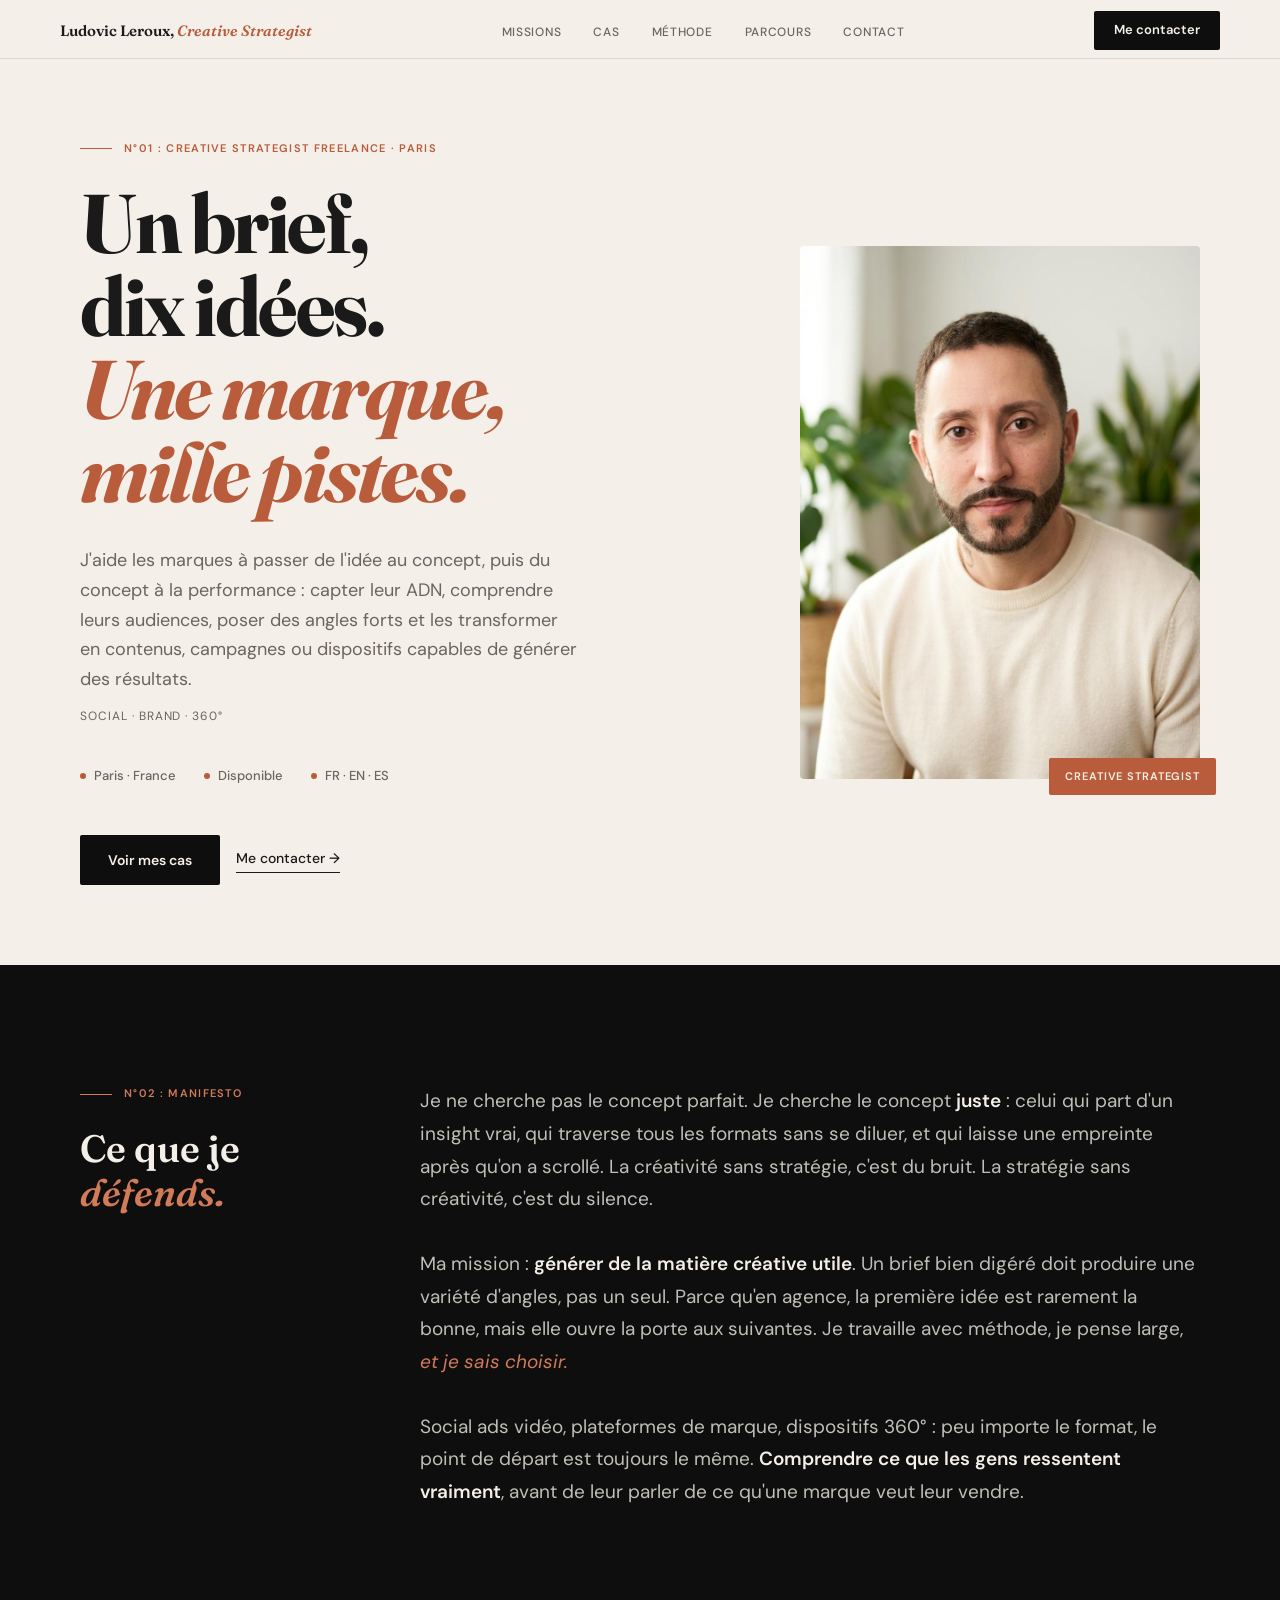
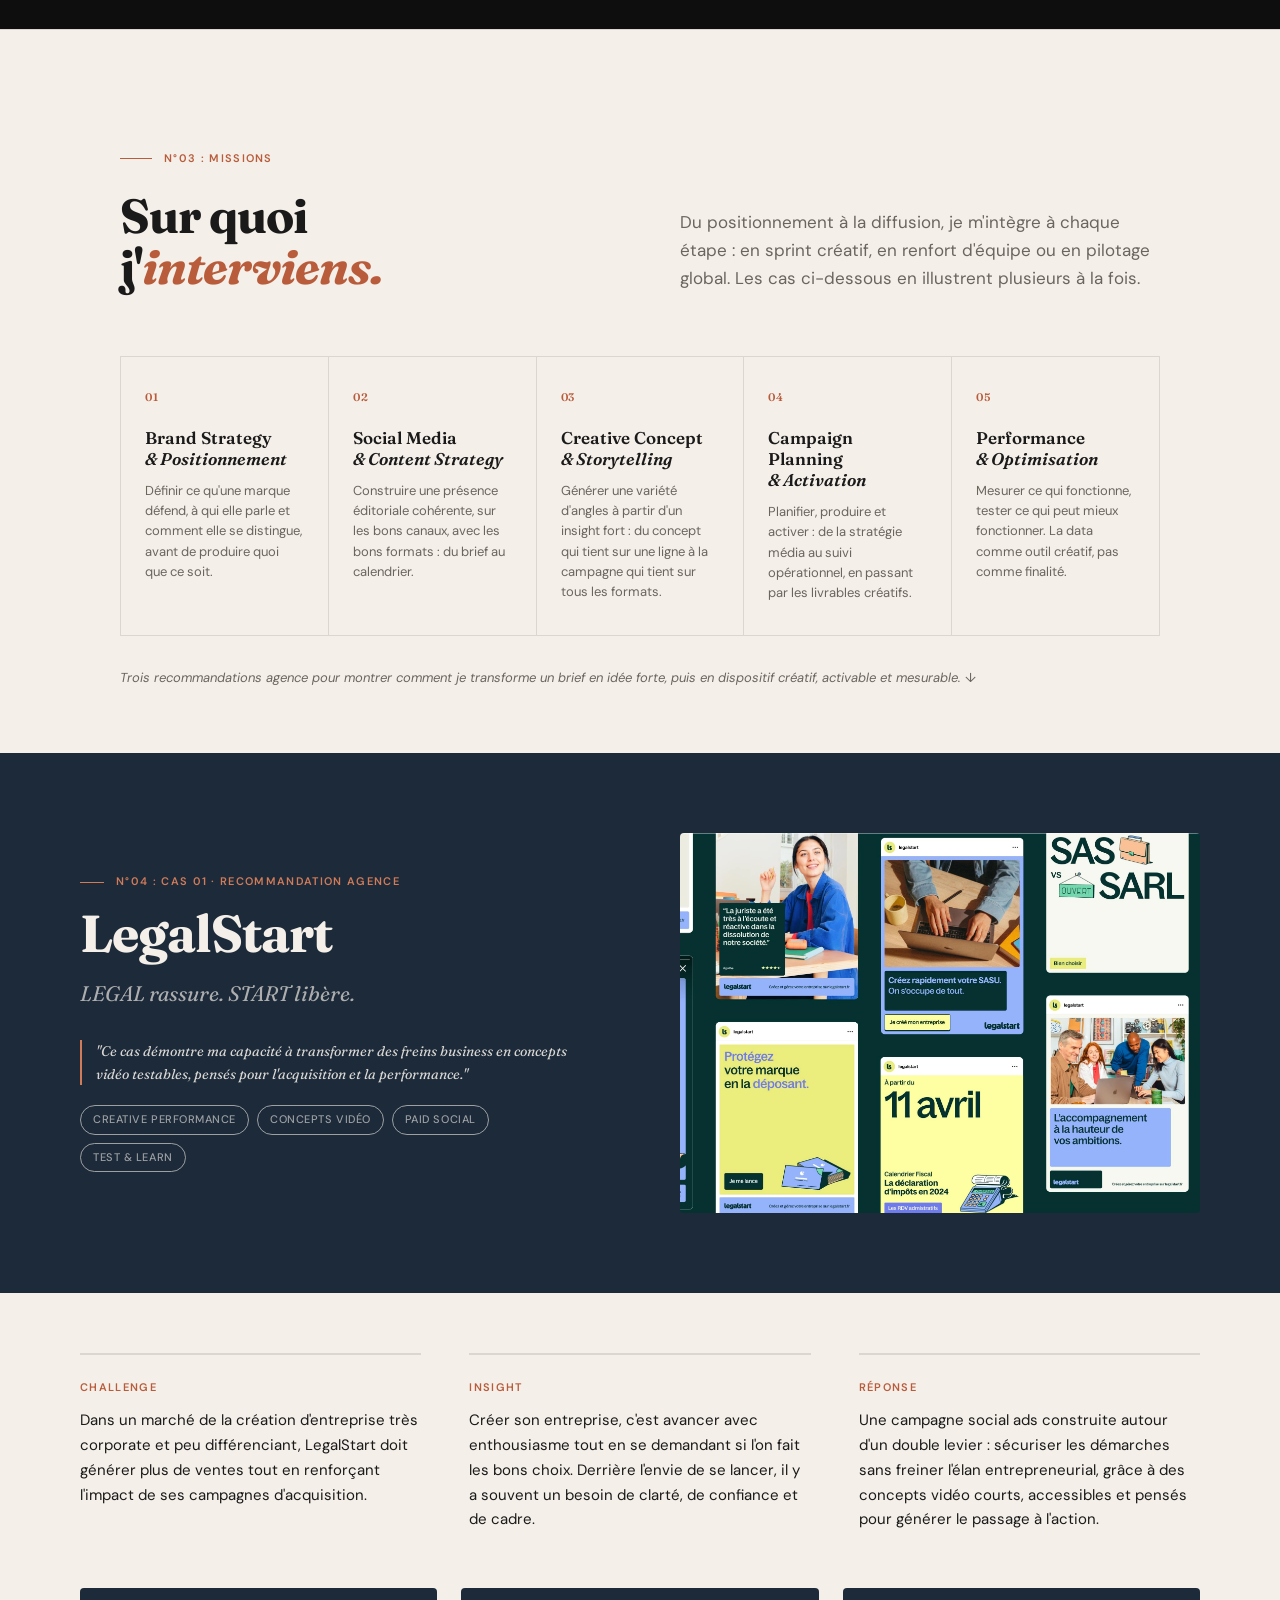
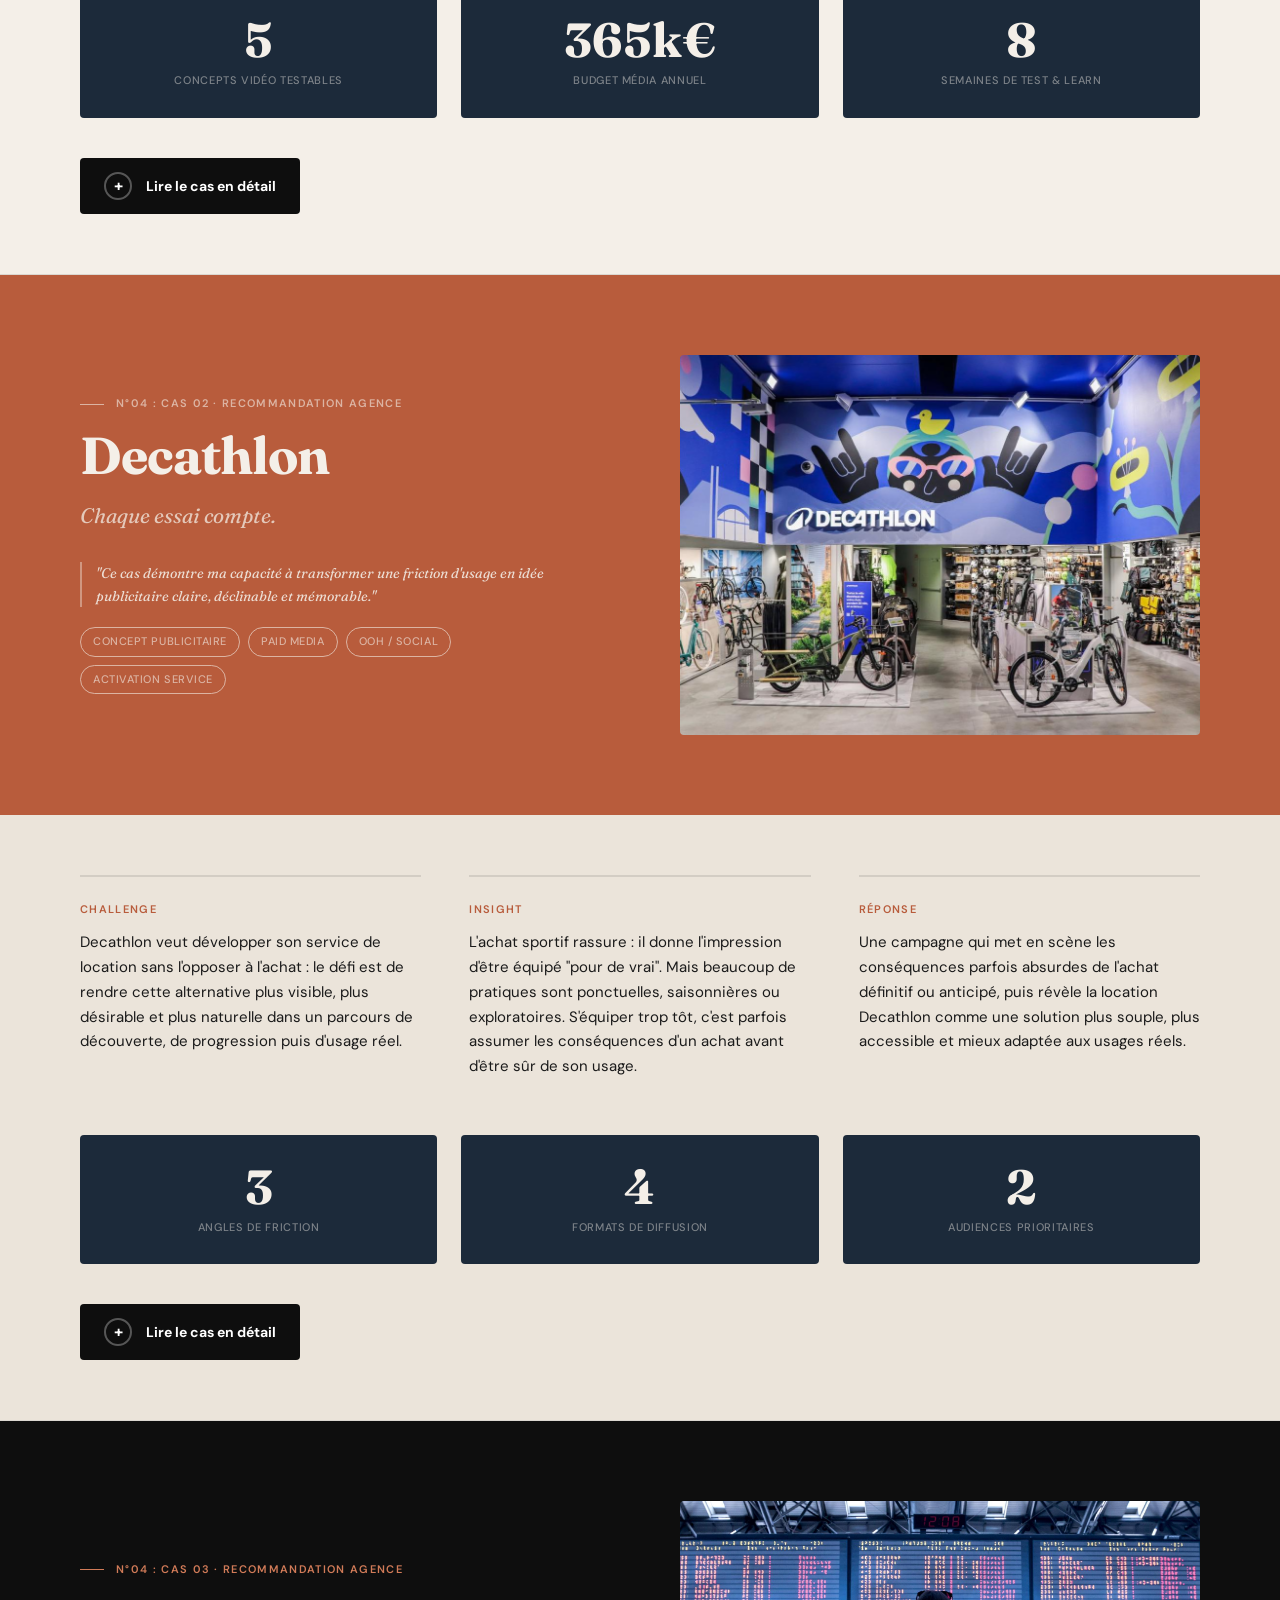
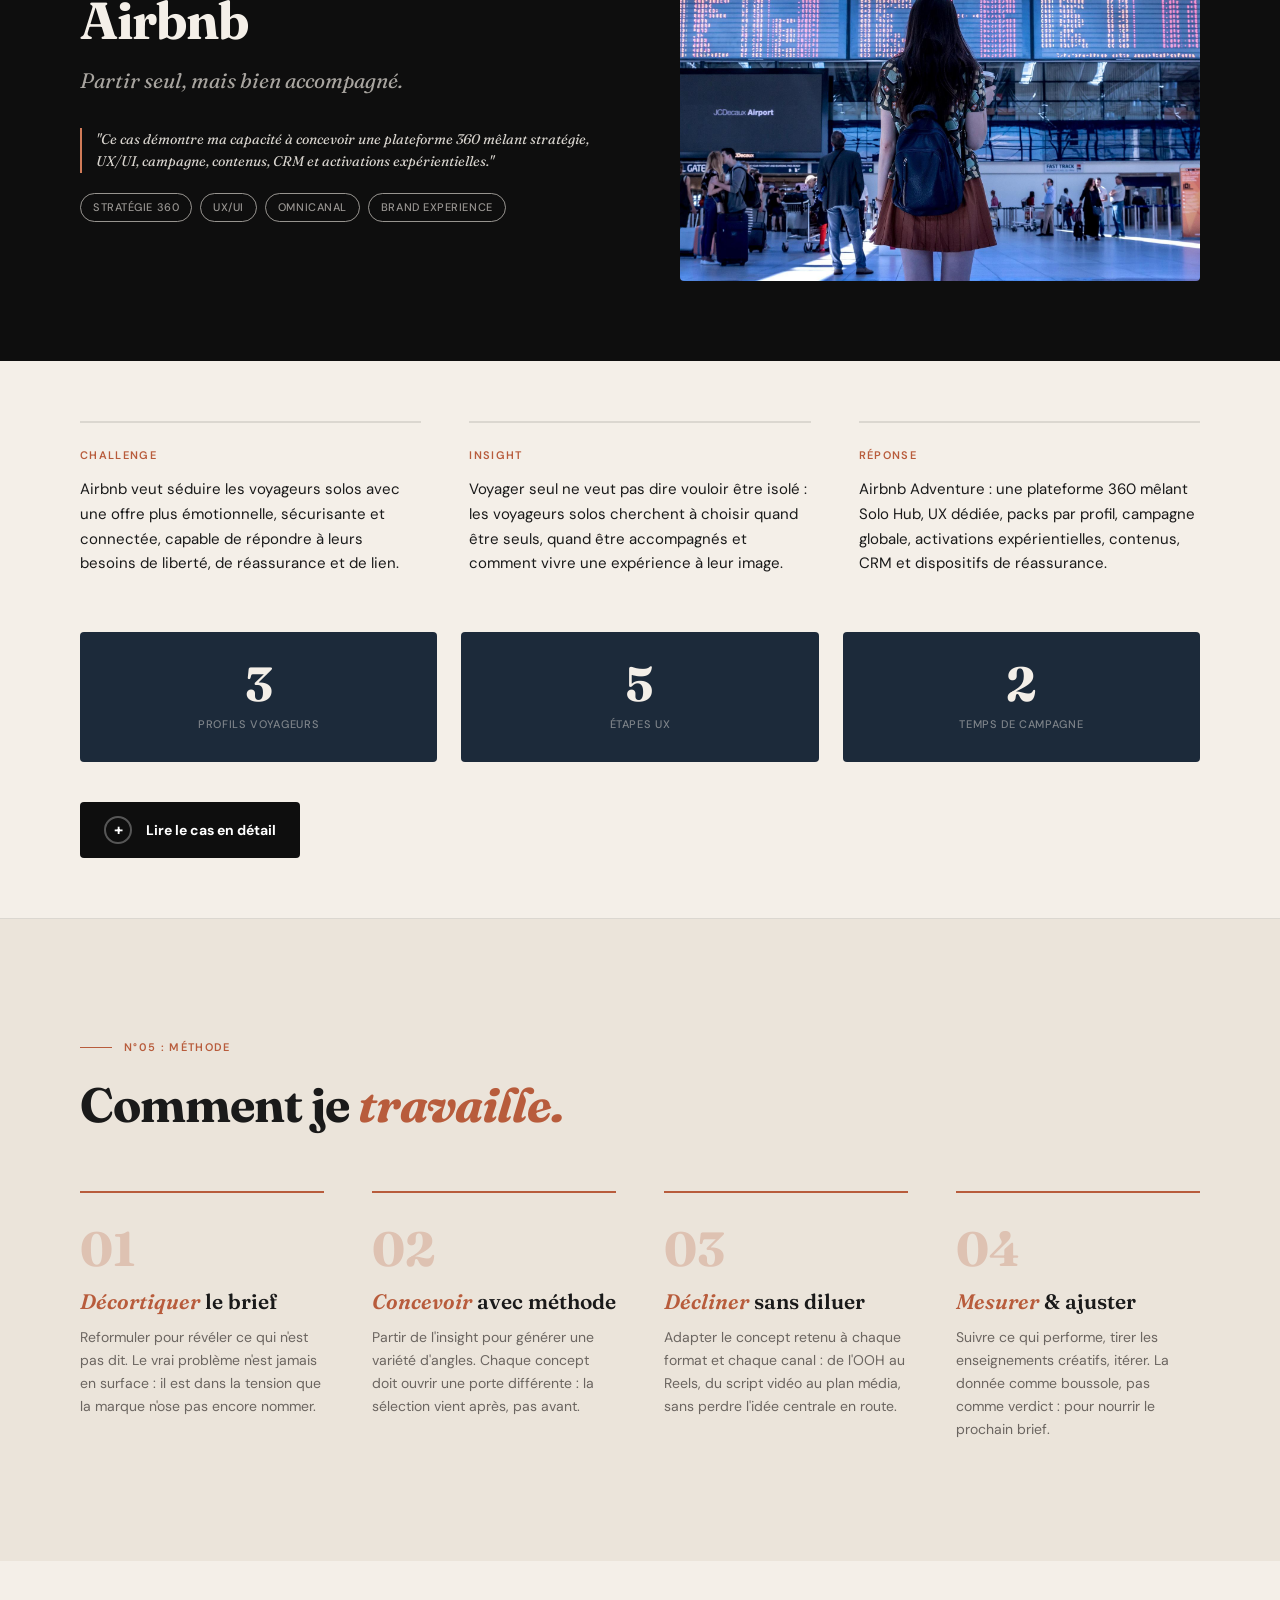
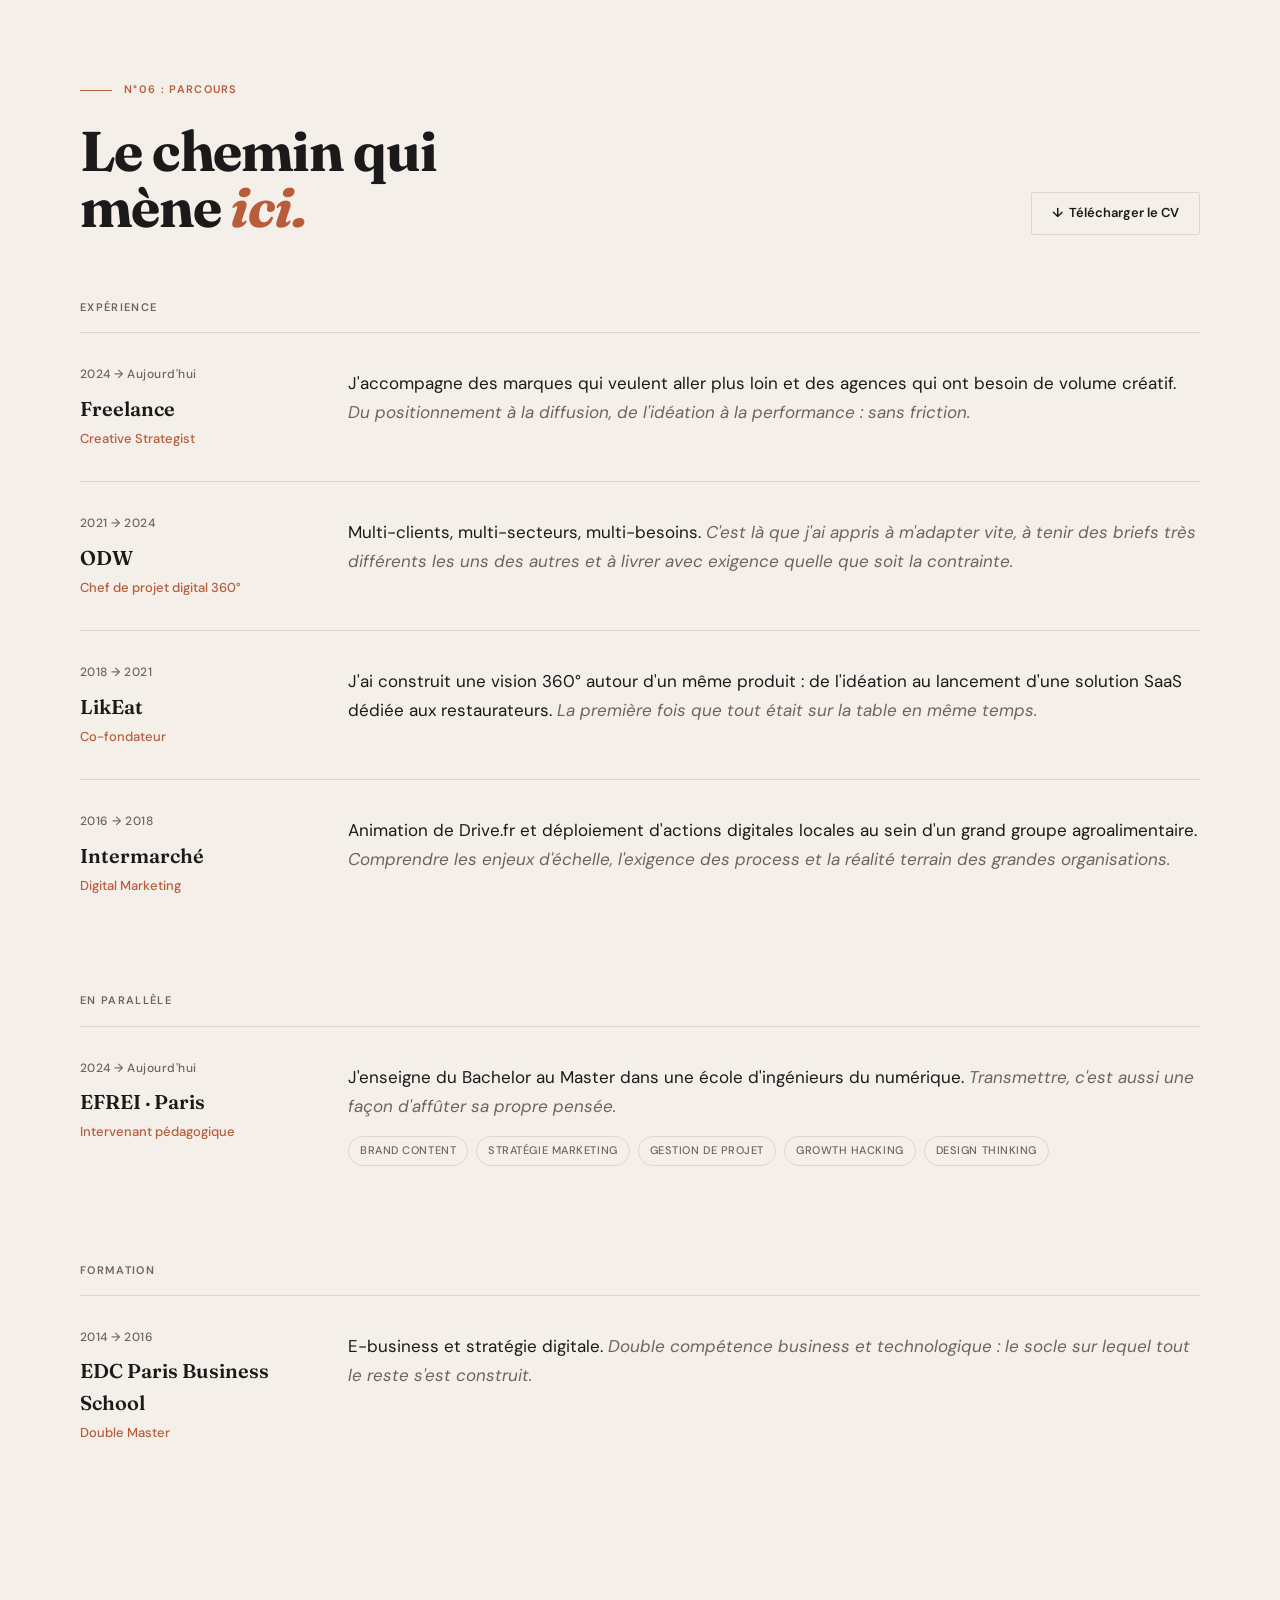
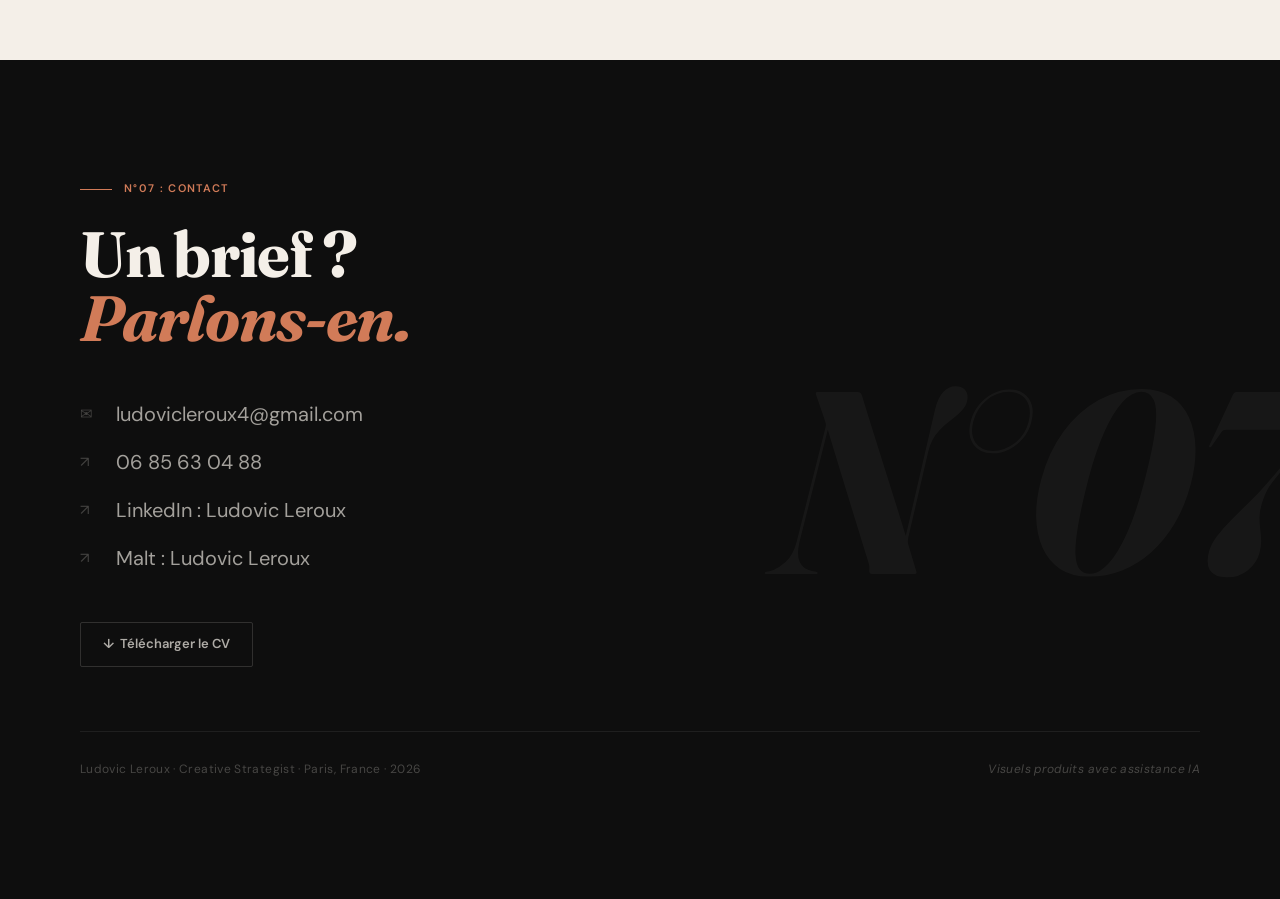
==== index.html @ 7a874144 "Add files via upload" ====
<!DOCTYPE html>
<html lang="fr">
<head>
<meta charset="UTF-8">
<meta name="viewport" content="width=device-width, initial-scale=1.0">
<title>Ludovic Leroux : Creative Strategist</title>
<meta name="description" content="Creative Strategist freelance basé à Paris. Du brief à la performance : brand strategy, social media, creative concepts et campagnes 360°.">
<meta name="author" content="Ludovic Leroux">
<meta property="og:title" content="Ludovic Leroux : Creative Strategist">
<meta property="og:description" content="Creative Strategist freelance basé à Paris. Du brief à la performance : brand strategy, social media, creative concepts et campagnes 360°.">
<meta property="og:type" content="website">
<meta property="og:locale" content="fr_FR">
<meta name="twitter:card" content="summary_large_image">
<meta name="twitter:title" content="Ludovic Leroux : Creative Strategist">
<meta name="twitter:description" content="Creative Strategist freelance basé à Paris. Du brief à la performance : brand strategy, social media, creative concepts et campagnes 360°.">
<link rel="preconnect" href="https://fonts.googleapis.com">
<link rel="preconnect" href="https://fonts.gstatic.com" crossorigin>
<link href="https://fonts.googleapis.com/css2?family=Fraunces:ital,opsz,wght@0,9..144,300;0,9..144,400;0,9..144,600;0,9..144,700;1,9..144,300;1,9..144,400;1,9..144,600;1,9..144,700&family=DM+Sans:ital,opsz,wght@0,9..40,300;0,9..40,400;0,9..40,500;0,9..40,600;1,9..40,300;1,9..40,400&display=swap" rel="stylesheet">
<style>
:root{--cream:#F4EFE8;--cream-warm:#EBE4DA;--terracotta:#B85C3C;--terracotta-dark:#9A4A2E;--terracotta-light:#D17B58;--noir:#0E0E0E;--bleu-nuit:#1C2A3A;--text-main:#1A1A1A;--text-muted:#6B6560;--border:rgba(0,0,0,0.1)}
*,*::before,*::after{box-sizing:border-box;margin:0;padding:0}
html{scroll-behavior:smooth;margin:0;padding:0}
body{margin:0;padding:0;background:var(--cream);color:var(--text-main);font-family:'DM Sans',sans-serif;font-weight:400;line-height:1.6;overflow-x:hidden}
#progress-bar{position:fixed;top:0;left:0;width:0%;height:3px;background:var(--terracotta);z-index:1000;transition:width 0.1s linear}
nav{position:fixed;top:3px;left:0;right:0;z-index:999;background:rgba(244,239,232,0.95);backdrop-filter:blur(12px);border-bottom:1px solid var(--border);padding:0 60px;height:56px;display:flex;align-items:center;justify-content:space-between}
.nav-logo{font-family:'Fraunces',serif;font-size:15px;font-weight:600;color:var(--text-main);text-decoration:none}
.nav-logo em{color:var(--terracotta);font-style:italic}
.nav-links{display:flex;gap:32px;list-style:none}
.nav-links a{font-size:12px;font-weight:500;color:var(--text-muted);text-decoration:none;letter-spacing:0.06em;text-transform:uppercase;transition:color 0.2s}
.nav-links a:hover{color:var(--terracotta)}
.nav-cta{font-size:13px;font-weight:600;color:var(--cream);background:var(--noir);padding:9px 20px;border-radius:2px;text-decoration:none;transition:background 0.2s}
.nav-cta:hover{background:var(--terracotta)}
.eyebrow{font-size:11px;font-weight:600;letter-spacing:0.12em;text-transform:uppercase;color:var(--terracotta);margin-bottom:24px;display:flex;align-items:center;gap:12px}
.eyebrow::before{content:'';width:32px;height:1px;background:currentColor;display:inline-block;flex-shrink:0}
#hero{min-height:100vh;padding:140px 80px 80px;display:flex;align-items:center}
.hero-inner{max-width:1200px;margin:0 auto;width:100%;display:grid;grid-template-columns:1fr 400px;gap:80px;align-items:center}
.hero-headline{font-family:'Fraunces',serif;font-size:clamp(52px,6.5vw,88px);font-weight:700;line-height:1.0;letter-spacing:-0.03em;margin-bottom:32px}
.hero-headline em{font-style:italic;color:var(--terracotta)}
.hero-sub{font-size:18px;color:var(--text-muted);line-height:1.65;max-width:500px;margin-bottom:12px}
.hero-sub strong{color:var(--text-main);font-weight:600}
.hero-sub-formats{font-size:12px;color:var(--text-muted);letter-spacing:0.08em;margin-bottom:40px;text-transform:uppercase}
.hero-meta{display:flex;gap:28px;margin-bottom:48px;flex-wrap:wrap}
.hero-meta-item{display:flex;align-items:center;gap:8px;font-size:13px;font-weight:500;color:var(--text-muted)}
.hero-meta-dot{width:6px;height:6px;border-radius:50%;background:var(--terracotta);flex-shrink:0}
.hero-ctas{display:flex;gap:16px;align-items:center}
.btn-primary{font-size:14px;font-weight:600;color:var(--cream);background:var(--noir);padding:14px 28px;border-radius:2px;text-decoration:none;transition:background 0.2s}
.btn-primary:hover{background:var(--terracotta)}
.btn-secondary{font-size:14px;font-weight:500;color:var(--text-main);text-decoration:none;border-bottom:1px solid currentColor;padding-bottom:2px;transition:color 0.2s}
.btn-secondary:hover{color:var(--terracotta)}
.hero-portrait-wrap{position:relative}
.hero-portrait{width:100%;aspect-ratio:3/4;object-fit:cover;object-position:top center;border-radius:4px;display:block}
.hero-portrait-label{position:absolute;bottom:-16px;right:-16px;background:var(--terracotta);color:var(--cream);font-size:11px;font-weight:600;letter-spacing:0.08em;text-transform:uppercase;padding:10px 16px;border-radius:2px}
#manifesto{background:var(--noir);color:var(--cream);padding:120px 80px}
.manifesto-inner{max-width:1200px;margin:0 auto;display:grid;grid-template-columns:260px 1fr;gap:80px;align-items:start}
.manifesto-sidebar{position:sticky;top:100px}
.manifesto-eyebrow{color:var(--terracotta-light)}
.manifesto-eyebrow::before{background:var(--terracotta-light)}
.manifesto-title{font-family:'Fraunces',serif;font-size:38px;font-weight:600;line-height:1.15;color:var(--cream);margin-top:16px}
.manifesto-title em{font-style:italic;color:var(--terracotta-light)}
.manifesto-body p{font-size:19px;line-height:1.72;color:rgba(244,239,232,0.78);margin-bottom:32px}
.manifesto-body p:last-child{margin-bottom:0}
.manifesto-body strong{color:var(--cream);font-weight:600}
.manifesto-body em{font-style:italic;color:var(--terracotta-light)}
#domaines{border-top:1px solid var(--border)}
.domaines-inner{max-width:1200px;margin:0 auto;padding:120px 80px 64px}
.domaines-header{display:grid;grid-template-columns:1fr 1fr;gap:80px;align-items:end;margin-bottom:64px}
.section-title{font-family:'Fraunces',serif;font-size:48px;font-weight:700;line-height:1.05;letter-spacing:-0.02em;margin-top:16px}
.section-title em{font-style:italic;color:var(--terracotta)}
.domaines-intro{font-size:17px;color:var(--text-muted);line-height:1.65}
.domaines-grid{display:grid;grid-template-columns:repeat(5,1fr);border-top:1px solid var(--border);border-left:1px solid var(--border)}
.domaine-item{border-right:1px solid var(--border);border-bottom:1px solid var(--border);padding:32px 24px;transition:background 0.25s,color 0.25s}
.domaine-item:hover{background:var(--noir);color:var(--cream)}
.domaine-num{font-family:'Fraunces',serif;font-size:11px;color:var(--terracotta);font-weight:600;letter-spacing:0.08em;margin-bottom:20px;display:block;transition:color 0.25s}
.domaine-item:hover .domaine-num{color:var(--terracotta-light)}
.domaine-name{font-family:'Fraunces',serif;font-size:17px;font-weight:600;line-height:1.25;margin-bottom:12px}
.domaine-name em{font-style:italic}
.domaine-desc{font-size:13px;color:var(--text-muted);line-height:1.55;transition:color 0.25s}
.domaine-item:hover .domaine-desc{color:rgba(244,239,232,0.6)}
.domaines-note{margin-top:32px;font-size:13px;color:var(--text-muted);font-style:italic}
.case-compact{border-bottom:1px solid var(--border)}
.case-header{padding:80px;display:grid;grid-template-columns:1fr 1fr;gap:80px;align-items:center}
.case-header.dark{background:var(--bleu-nuit);color:var(--cream)}
.case-header.light{background:var(--cream-warm)}
.case-header.terracotta{background:var(--terracotta);color:var(--cream)}
.case-header.darker{background:var(--noir);color:var(--cream)}
.case-eyebrow{font-size:11px;font-weight:600;letter-spacing:0.12em;text-transform:uppercase;color:var(--terracotta-light);margin-bottom:16px;display:flex;align-items:center;gap:12px}
.case-eyebrow::before{content:'';width:24px;height:1px;background:currentColor;display:inline-block}
.case-eyebrow.on-light{color:var(--terracotta)}
.case-title{font-family:'Fraunces',serif;font-size:52px;font-weight:700;line-height:1.0;letter-spacing:-0.02em;margin-bottom:20px}
.case-tagline{font-family:'Fraunces',serif;font-style:italic;font-size:21px;font-weight:400;line-height:1.4;margin-bottom:32px;opacity:0.82}
.case-tags{display:flex;flex-wrap:wrap;gap:8px}
.case-tag{font-size:11px;font-weight:500;letter-spacing:0.05em;text-transform:uppercase;padding:5px 12px;border:1px solid currentColor;border-radius:100px;opacity:0.75}
.case-img{width:100%;height:380px;object-fit:cover;border-radius:4px;display:block}
.case-body{padding:60px 80px;background:var(--cream)}
.case-body.warm{background:var(--cream-warm)}
.case-demonstrate{font-family:'Fraunces',serif;font-style:italic;font-size:14px;line-height:1.6;border-left:2px solid var(--terracotta-light);padding-left:14px;margin-top:16px;margin-bottom:20px;max-width:520px}
.case-bic{display:grid;grid-template-columns:1fr 1fr 1fr;gap:48px;margin-bottom:56px}
.bic-item{border-top:2px solid var(--border);padding-top:24px}
.bic-label{font-size:11px;font-weight:600;letter-spacing:0.12em;text-transform:uppercase;color:var(--terracotta);margin-bottom:12px}
.bic-text{font-size:15px;line-height:1.65}
.case-stats{display:grid;grid-template-columns:repeat(3,1fr);gap:24px;margin-bottom:40px}
.stat-item{text-align:center;padding:28px 24px;background:var(--bleu-nuit);border-radius:4px}
.stat-number{font-family:'Fraunces',serif;font-size:48px;font-weight:700;color:var(--cream);line-height:1;margin-bottom:8px}
.stat-label{font-size:11px;font-weight:500;color:rgba(244,239,232,0.45);letter-spacing:0.06em;text-transform:uppercase}
.case-cta-note{font-size:13px;color:var(--text-muted);font-style:italic;opacity:0.6}
.case-detail{max-height:0;overflow:hidden;transition:max-height 0.5s cubic-bezier(0.4,0,0.2,1);border-top:0px solid var(--border)}
.case-detail.open{max-height:999999px;border-top:1px solid var(--border)}
.detail-section-wide{background:var(--cream-warm);border-top:1px solid var(--border)}
.detail-section-wide .detail-inner{max-width:1200px;margin:0 auto;padding:64px 80px}
.detail-section{background:var(--cream);border-top:1px solid var(--border)}
.detail-section > *{max-width:1200px;margin-left:auto;margin-right:auto;padding-left:80px;padding-right:80px}
.detail-section > .detail-section-label{padding-top:64px}
.detail-section > *:last-child{padding-bottom:64px}
.detail-section-label{font-size:11px;font-weight:600;letter-spacing:0.12em;text-transform:uppercase;color:var(--text-muted);margin-bottom:40px;padding-bottom:16px;border-bottom:1px solid var(--border)}
.personas-grid{display:grid;grid-template-columns:1fr 1fr;gap:32px}
.persona-card{border:1px solid var(--border);border-radius:4px;padding:36px;background:var(--cream-warm)}
.persona-num{font-size:11px;font-weight:700;color:var(--terracotta);letter-spacing:0.1em;margin-bottom:8px}
.persona-name{font-family:'Fraunces',serif;font-size:28px;font-weight:700;line-height:1.1;margin-bottom:4px}
.persona-age{font-size:13px;color:var(--text-muted);margin-bottom:20px}
.persona-desc{font-size:15px;line-height:1.65;margin-bottom:24px}
.persona-tags{display:flex;flex-wrap:wrap;gap:8px}
.ptag{font-size:11px;font-weight:500;letter-spacing:0.04em;padding:4px 10px;border:1px solid var(--border);border-radius:100px;color:var(--text-muted)}
.concepts-matrix{border:1px solid var(--border);border-radius:4px;overflow:hidden}
.matrix-row{display:grid;grid-template-columns:2fr 1.2fr 1.5fr 1.5fr 1.5fr;border-bottom:1px solid var(--border)}
.matrix-row:last-child{border-bottom:none}
.matrix-row>span{padding:14px 20px;font-size:13px;border-right:1px solid var(--border)}
.matrix-row>span:last-child{border-right:none}
.matrix-head{background:var(--noir)}
.matrix-head>span{font-size:11px;font-weight:600;letter-spacing:0.08em;text-transform:uppercase;color:rgba(244,239,232,0.5)}
.matrix-row:not(.matrix-head):hover{background:rgba(0,0,0,0.02)}
.concept-name-cell{font-weight:500}
.concept-name-cell em{font-style:normal;font-weight:700;color:var(--terracotta);margin-right:8px;font-size:11px}
.hook-badge{display:inline-flex;align-items:center;font-size:12px;font-weight:500;padding:3px 10px;border-radius:100px}
.hook-badge.vis{background:rgba(184,92,60,0.1);color:var(--terracotta)}
.hook-badge.psy{background:rgba(28,42,58,0.08);color:var(--bleu-nuit)}
.hook-badge.son{background:rgba(0,0,0,0.06);color:var(--text-main)}
.concepts-list{display:flex;flex-direction:column;gap:48px}
.concept-block{border:1px solid var(--border);border-radius:4px;overflow:hidden}
.concept-block-header{display:flex;justify-content:space-between;align-items:flex-start;padding:28px 32px;border-bottom:1px solid var(--border);background:var(--cream-warm)}
.concept-block-meta{display:flex;align-items:flex-start;gap:20px}
.cbn{font-family:'Fraunces',serif;font-size:32px;font-weight:700;color:var(--terracotta);opacity:0.3;line-height:1;flex-shrink:0}
.cbtitle{font-family:'Fraunces',serif;font-size:22px;font-weight:600;margin-bottom:4px}
.cbangle{font-size:13px;color:var(--text-muted);font-style:italic}
.cbhook{font-size:12px;font-weight:600;padding:6px 14px;border-radius:100px;white-space:nowrap;flex-shrink:0}
.cbhook.start-badge{background:var(--terracotta);color:var(--cream);font-size:11px;font-weight:700;letter-spacing:0.08em;text-transform:uppercase}
.cbhook.legal-badge{background:var(--bleu-nuit);color:var(--cream);font-size:11px;font-weight:700;letter-spacing:0.08em;text-transform:uppercase}
.cbhook.vis{background:rgba(184,92,60,0.1);color:var(--terracotta)}
.cbhook.psy{background:rgba(28,42,58,0.08);color:var(--bleu-nuit)}
.cbhook.son{background:rgba(0,0,0,0.06);color:var(--text-main)}
.cbv-row{display:grid;border-bottom:1px solid var(--border)}
.cbv-row.img-left{grid-template-columns:340px 1fr}
.cbv-row.img-right{grid-template-columns:1fr 340px}
.cbv-images{background:var(--noir);display:flex;flex-direction:column;gap:2px;overflow:hidden;min-height:400px}
.cbv-img{width:100%;flex:1;object-fit:cover;display:block}
.cbv-content{padding:32px;display:flex;flex-direction:column;gap:20px}
.cb-block-label{font-size:10px;font-weight:700;letter-spacing:0.1em;text-transform:uppercase;color:var(--terracotta);margin-bottom:8px}
.cb-block-text{font-size:14px;line-height:1.65;color:var(--text-muted)}
.scenes-compact{display:flex;flex-direction:column;gap:8px;margin-top:4px}
.sc-item{display:grid;grid-template-columns:52px 1fr;gap:12px;align-items:start}
.sc-num{flex-shrink:0;width:20px;height:20px;border-radius:50%;background:var(--bleu-nuit);color:var(--cream);font-size:10px;font-weight:700;display:flex;align-items:center;justify-content:center;margin-top:2px}
.sc-desc{font-size:13px;line-height:1.5;color:var(--text-muted);padding-top:1px}
.sc-desc em{font-style:italic;color:var(--text-main)}
.fiche-kv{display:flex;flex-direction:column;gap:2px}
.fk{font-size:10px;font-weight:700;letter-spacing:0.08em;text-transform:uppercase;color:var(--text-muted)}
.fv{font-size:13px;font-weight:500}
.fiche-cta-badge{font-size:12px;font-weight:600;color:var(--terracotta);background:rgba(184,92,60,0.1);border:1px solid rgba(184,92,60,0.2);border-radius:3px;padding:6px 14px;white-space:nowrap}
.budget-header-row{display:flex;align-items:center;gap:48px;background:var(--noir);color:var(--cream);padding:40px 80px;margin-bottom:0}
.bti-label{font-size:11px;font-weight:600;letter-spacing:0.1em;text-transform:uppercase;color:rgba(244,239,232,0.4);margin-bottom:4px}
.bti-value{font-family:'Fraunces',serif;font-size:64px;font-weight:700;line-height:1;color:var(--cream)}
.budget-split-inline{display:flex;gap:0;flex:1;border-left:1px solid rgba(255,255,255,0.08);padding-left:48px}
.bsi-item{flex:1;padding:8px 24px 8px 0}
.bsi-val{font-family:'Fraunces',serif;font-size:32px;font-weight:700;color:var(--terracotta-light);line-height:1;margin-bottom:6px}
.bsi-key{font-size:13px;color:rgba(244,239,232,0.45);line-height:1.4}
.bsi-sep{width:1px;background:rgba(255,255,255,0.08);margin:0 32px}
.budget-body{display:grid;grid-template-columns:1fr 1fr;gap:32px}
.detail-2col{grid-template-columns:1fr 1fr}
.deploy-grid{grid-template-columns:repeat(3,1fr)}
.stats-4col{grid-template-columns:repeat(4,1fr)}
.budget-canaux,.budget-phases{background:white;border:1px solid var(--border);border-radius:4px;padding:32px}
.bc-title{font-size:11px;font-weight:700;letter-spacing:0.1em;text-transform:uppercase;color:var(--text-muted);margin-bottom:24px}
.canal-row{display:flex;flex-direction:column;gap:6px;margin-bottom:20px}
.canal-row:last-child{margin-bottom:0}
.canal-head{display:flex;align-items:center;gap:8px;font-size:13px;font-weight:500}
.canal-dot{width:8px;height:8px;border-radius:50%;flex-shrink:0}
.canal-pct{margin-left:auto;font-size:12px;color:var(--text-muted);font-weight:600}
.canal-bar-track{height:6px;background:var(--border);border-radius:3px;overflow:hidden}
.canal-bar-fill{height:100%;border-radius:3px}
.canal-note{font-size:12px;color:var(--text-muted)}
.phases-list{display:flex;flex-direction:column;gap:20px}
.phase-item{display:flex;gap:16px;align-items:flex-start}
.ph-num{width:28px;height:28px;border-radius:50%;background:var(--terracotta);color:var(--cream);font-size:12px;font-weight:700;display:flex;align-items:center;justify-content:center;flex-shrink:0}
.ph-name{font-size:14px;font-weight:600;margin-bottom:4px}
.ph-time{font-size:11px;font-weight:400;color:var(--text-muted);margin-left:8px}
.ph-desc{font-size:13px;color:var(--text-muted);line-height:1.55}
#process{background:var(--cream-warm);padding:120px 80px}
.process-inner{max-width:1200px;margin:0 auto}
.process-grid{display:grid;grid-template-columns:repeat(4,1fr);gap:48px;margin-top:60px}
.process-step{border-top:2px solid var(--terracotta);padding-top:32px}
.process-num{font-family:'Fraunces',serif;font-size:48px;font-weight:700;color:var(--terracotta);opacity:0.25;line-height:1;margin-bottom:16px}
.process-name{font-family:'Fraunces',serif;font-size:21px;font-weight:600;margin-bottom:12px;line-height:1.2}
.process-name em{font-style:italic;color:var(--terracotta)}
.process-desc{font-size:14px;color:var(--text-muted);line-height:1.65}
#cv{padding:120px 80px}
.cv-inner{max-width:1200px;margin:0 auto}
.cv-header{display:flex;justify-content:space-between;align-items:flex-end;margin-bottom:64px}
.cv-title{font-family:'Fraunces',serif;font-size:56px;font-weight:700;line-height:1.0;letter-spacing:-0.02em}
.cv-title em{font-style:italic;color:var(--terracotta)}
.cv-download{display:inline-flex;align-items:center;gap:10px;font-size:13px;font-weight:600;color:var(--text-main);border:1px solid var(--border);padding:10px 20px;border-radius:2px;text-decoration:none;transition:background 0.2s,color 0.2s,border-color 0.2s;white-space:nowrap}
.cv-download:hover{background:var(--noir);color:var(--cream);border-color:var(--noir)}
.cv-section{margin-bottom:64px}
.cv-section-label{font-size:11px;font-weight:600;letter-spacing:0.12em;text-transform:uppercase;color:var(--text-muted);padding-bottom:16px;border-bottom:1px solid var(--border)}
.cv-item{display:grid;grid-template-columns:220px 1fr;gap:48px;padding:32px 0;border-bottom:1px solid var(--border)}
.cv-item:last-child{border-bottom:none}
.cv-date{font-size:12px;font-weight:500;color:var(--text-muted);letter-spacing:0.04em;margin-bottom:8px}
.cv-org{font-family:'Fraunces',serif;font-size:20px;font-weight:600}
.cv-role{font-size:13px;color:var(--terracotta);font-weight:500;margin-top:4px}
.cv-phrase{font-size:17px;line-height:1.68;padding-top:4px}
.cv-phrase em{font-style:italic;color:var(--text-muted)}
.cv-subjects{display:flex;flex-wrap:wrap;gap:8px;margin-top:14px}
.cv-subject{font-size:11px;font-weight:500;letter-spacing:0.05em;text-transform:uppercase;padding:5px 11px;border:1px solid var(--border);border-radius:100px;color:var(--text-muted)}
#contact{background:var(--noir);color:var(--cream);padding:120px 80px;position:relative;overflow:hidden}
.contact-deco{position:absolute;right:-30px;top:50%;transform:translateY(-50%);font-family:'Fraunces',serif;font-size:260px;font-weight:700;font-style:italic;opacity:0.04;line-height:1;user-select:none;white-space:nowrap;pointer-events:none}
.contact-inner{max-width:1200px;margin:0 auto;position:relative;z-index:1}
.contact-eyebrow{color:var(--terracotta-light)}
.contact-eyebrow::before{background:var(--terracotta-light)}
.contact-headline{font-family:'Fraunces',serif;font-size:64px;font-weight:700;line-height:1.0;letter-spacing:-0.02em;margin-bottom:48px}
.contact-headline em{font-style:italic;color:var(--terracotta-light)}
.contact-links{display:flex;flex-direction:column;gap:16px;margin-bottom:48px}
.contact-link{display:flex;align-items:center;gap:16px;font-size:20px;color:rgba(244,239,232,0.65);text-decoration:none;transition:color 0.2s;width:fit-content}
.contact-link:hover{color:var(--cream)}
.contact-link-icon{opacity:0.35;font-size:15px;width:20px}
.contact-actions{display:flex;gap:16px;flex-wrap:wrap;margin-bottom:64px}
.contact-action-btn{display:inline-flex;align-items:center;gap:10px;font-size:13px;font-weight:600;color:rgba(244,239,232,0.7);border:1px solid rgba(244,239,232,0.15);padding:11px 22px;border-radius:2px;text-decoration:none;transition:background 0.2s,color 0.2s;cursor:pointer;background:transparent;font-family:'DM Sans',sans-serif}
.contact-action-btn:hover{background:rgba(244,239,232,0.08);color:var(--cream)}
.contact-footer{border-top:1px solid rgba(255,255,255,0.07);padding-top:28px;display:flex;justify-content:space-between;align-items:center}
.contact-footer-note{font-size:12px;color:rgba(244,239,232,0.25);letter-spacing:0.03em}
.reveal{opacity:0;transform:translateY(28px);transition:opacity 0.7s ease,transform 0.7s ease}
.reveal.visible{opacity:1;transform:none}
.reveal-delay-1{transition-delay:0.1s}
.reveal-delay-2{transition-delay:0.2s}
.reveal-delay-3{transition-delay:0.3s}
.reveal-delay-4{transition-delay:0.4s}
/* Slider inner wrappers — transparents sur desktop (display:contents), flex sur mobile via media query */
#domaines-inner,#det-inner,#deploy-inner,#angles-inner{display:contents}
/* Détournements pub : espace bas sur desktop (les contrôles slider sont hidden, le :last-child padding ne s'affiche pas) */
#det-track{margin-bottom:64px}
@media print{nav,#progress-bar,.contact-actions{display:none}#hero{padding-top:40px;min-height:auto}.case-compact{break-before:page}.case-stats{break-inside:avoid}}
@media(max-width:960px){nav{padding:0 24px}.nav-links{display:none}#hero{padding:120px 24px 60px}.hero-inner{grid-template-columns:1fr}.hero-portrait-wrap{display:none}#manifesto,#process,#cv,#contact{padding:80px 24px}.domaines-inner{padding:80px 24px 40px}.manifesto-inner{grid-template-columns:1fr;gap:40px}.manifesto-sidebar{position:static}.domaines-header{grid-template-columns:1fr;gap:24px}.domaines-grid{grid-template-columns:1fr 1fr}.case-header{padding:48px 24px;grid-template-columns:1fr}.case-body{padding:40px 24px}.case-bic{grid-template-columns:1fr}.detail-section > *{padding-left:24px;padding-right:24px}.detail-section-wide .detail-inner{padding:48px 24px}.personas-grid{grid-template-columns:1fr}.cbv-row.img-left,.cbv-row.img-right{grid-template-columns:minmax(0,1fr) !important}.cbv-images{min-height:200px;max-height:240px}.budget-header-row{flex-direction:column;gap:24px !important;padding:24px !important}.budget-split-inline{border-left:none;padding-left:0;border-top:1px solid rgba(255,255,255,0.08);padding-top:24px}.budget-body{grid-template-columns:1fr !important}.detail-2col{grid-template-columns:1fr !important}.deploy-grid{grid-template-columns:1fr !important}.stats-4col{grid-template-columns:1fr 1fr !important}.process-grid{grid-template-columns:1fr}.cv-header{flex-direction:column;align-items:flex-start;gap:24px}.cv-item{grid-template-columns:1fr;gap:12px}.contact-headline{font-size:40px}.context-stats{grid-template-columns:1fr !important}.concept-block-header{flex-direction:column;padding:20px 24px;gap:10px}.concept-badges{flex-wrap:wrap !important;gap:6px 8px}.fiche-cta-badge{white-space:normal}.case-stats{gap:8px !important}.stat-item{padding:16px 10px !important}.stat-number{font-size:28px !important}.bigidea-full{grid-template-columns:1fr !important}.kpi-grid-acc{grid-template-columns:1fr !important}}

.bigidea-full{display:grid;grid-template-columns:1fr 1fr;gap:48px;align-items:start}
.bi-portraits-2{display:grid;grid-template-columns:1fr 1fr;gap:12px}
.angles-full-grid{display:grid;grid-template-columns:repeat(3,1fr);gap:24px}
.angle-full-card{border:1px solid var(--border);border-radius:4px;overflow:hidden}
.angle-full-content{padding:24px}
.angle-num{font-size:11px;font-weight:700;color:var(--terracotta);letter-spacing:0.1em;margin-bottom:8px}
.angle-name{font-family:'Fraunces',serif;font-size:20px;font-weight:600;margin-bottom:10px}
.angle-desc{font-size:14px;color:var(--text-muted);line-height:1.6}
.activation-intro{font-size:15px;color:var(--text-muted);line-height:1.65}
/* ── TABS ───────────────────────────────── */
.tabs-nav{display:grid;gap:3px;margin-bottom:32px;border-radius:6px;overflow:hidden}
.tabs-nav.tabs-5{grid-template-columns:repeat(5,1fr)}
.tabs-nav.tabs-3{grid-template-columns:repeat(3,1fr)}
.tab-btn{font-family:'DM Sans',sans-serif;font-size:13px;font-weight:600;color:#fff;background:#1A1815;border:none;padding:18px 20px;cursor:pointer;text-align:left;transition:background 0.2s;white-space:normal;line-height:1.3}
.tab-btn:hover{background:#282420}
.tab-btn.active{background:var(--terracotta)}
.tab-btn .tbn{font-size:10px;font-weight:700;letter-spacing:0.14em;text-transform:uppercase;color:var(--terracotta-light);display:block;margin-bottom:4px}
.tab-btn.active .tbn{color:rgba(255,255,255,0.75)}
.tab-panel{display:none}.tab-panel.active{display:block;padding-bottom:8px}
/* ── SLIDER ─────────────────────────────── */
.slider-wrap{position:relative;width:100%}
.slider-track{overflow:hidden;width:100%}
.slider-inner{display:flex;width:100%;transition:transform 0.4s cubic-bezier(0.25,0.46,0.45,0.94)}
.slider-inner>*{min-width:100%;width:100%;flex-shrink:0;box-sizing:border-box}
.slider-controls{display:flex;align-items:center;gap:16px;margin-top:20px}
.slider-btn{width:36px;height:36px;border-radius:50%;border:1px solid var(--border);background:var(--cream);cursor:pointer;display:flex;align-items:center;justify-content:center;font-size:16px;transition:background 0.2s,border-color 0.2s}
.slider-btn:hover{background:var(--terracotta);border-color:var(--terracotta);color:var(--cream)}
.slider-dots{display:flex;gap:8px;align-items:center}
.slider-dot{width:8px;height:8px;border-radius:50%;background:var(--border);border:none;cursor:pointer;padding:0;transition:background 0.2s,transform 0.2s}
.slider-dot.active{background:var(--terracotta);transform:scale(1.2)}
.slider-counter{font-size:12px;color:var(--text-muted);margin-left:auto;font-weight:500}
.friction-card{display:grid;border:1px solid var(--border);border-radius:4px;overflow:hidden;min-height:320px}
.friction-img-left{grid-template-columns:1fr 1fr}
.friction-img-right{grid-template-columns:1fr 1fr}
.friction-img-right .friction-content{order:1}
.friction-img-right .friction-img{order:2}
.friction-img{width:100%;height:100%;object-fit:cover;object-position:center;display:block;min-height:320px}
.friction-content{padding:32px;display:flex;flex-direction:column;gap:12px;background:var(--cream-warm)}
.friction-num{font-size:11px;font-weight:700;color:var(--terracotta);letter-spacing:0.1em}
.friction-title{font-family:'Fraunces',serif;font-size:20px;font-weight:600}
.friction-desc{font-size:14px;color:var(--text-muted);line-height:1.65;flex:1}
.friction-angle{display:flex;flex-wrap:wrap;gap:8px;margin-top:8px}
.ooh-formats{display:flex;flex-wrap:wrap;gap:8px}
.detournements-grid{display:grid;grid-template-columns:repeat(3,1fr);gap:24px}
.det-card{border:1px solid var(--border);border-radius:4px;overflow:hidden}
.det-content{padding:20px}
.det-ref{font-size:11px;font-weight:700;color:var(--terracotta);letter-spacing:0.08em;text-transform:uppercase;margin-bottom:6px}
.det-title{font-family:'Fraunces',serif;font-size:18px;font-weight:600;margin-bottom:10px}
.det-desc{font-size:13px;color:var(--text-muted);line-height:1.6}
.capsule-meta{display:flex;flex-wrap:wrap;gap:16px 32px;margin-top:16px;padding-top:16px;border-top:1px solid var(--border)}
.capsule-meta-item{display:flex;flex-direction:column;gap:2px}
/* AIRBNB v4 */
.airbnb-ctx{display:grid;grid-template-columns:280px 1fr;gap:48px;align-items:start}
.airbnb-profils-full{display:grid;grid-template-columns:repeat(3,1fr);gap:24px}
.profil-full-card{border:1px solid var(--border);border-radius:4px;overflow:hidden}
.profil-full-body{padding:24px}
.profil-num{font-size:11px;font-weight:700;color:var(--terracotta);letter-spacing:0.1em;margin-bottom:6px}
.profil-name{font-family:'Fraunces',serif;font-size:22px;font-weight:700;margin-bottom:12px}
.profil-desc{font-size:14px;color:var(--text-muted);line-height:1.65;margin-bottom:16px}
.profil-signals{display:flex;flex-wrap:wrap;gap:6px}

/* BIG IDEA TWO COLUMNS */
.bi-twocol{display:grid;grid-template-columns:1fr 1fr;gap:48px;align-items:start}
.bi-left{display:flex;flex-direction:column;gap:20px}
.bigidea-label{font-size:11px;font-weight:700;letter-spacing:0.1em;text-transform:uppercase;color:var(--terracotta);margin-bottom:16px}
.bigidea-title{font-family:'Fraunces',serif;font-size:clamp(24px,2.5vw,36px);font-weight:700;line-height:1.1;letter-spacing:-0.02em;margin-bottom:24px}
.bigidea-body p{font-size:15px;line-height:1.7;color:var(--text-muted);margin-bottom:16px}
.bigidea-body p:last-child{margin-bottom:0}
.bigidea-body strong{color:var(--text-main);font-weight:600}
.bigidea-signature{margin-top:24px}
.bi-declinaisons{display:flex;flex-direction:column;gap:10px;padding-top:20px;border-top:1px solid var(--border)}
.bi-decl{display:flex;align-items:center;gap:10px}
.bi-decl-profil{font-size:12px;font-weight:700;color:var(--terracotta);letter-spacing:0.06em;text-transform:uppercase;width:100px;flex-shrink:0}
.bi-decl-sep{color:var(--text-muted);font-size:12px}
.bi-decl-tagline{font-size:14px;color:var(--text-muted);font-style:italic}
.bi-right{display:flex;flex-direction:column;gap:8px}

/* UX INTERACTIVE */
.ux-interactive{display:grid;grid-template-columns:1fr 1fr;gap:48px;align-items:start}
.ux-tab-list{display:flex;flex-direction:column;gap:8px;margin-top:16px}
.ux-tab{display:flex;gap:16px;align-items:flex-start;padding:20px;border:1px solid var(--border);border-radius:4px;cursor:pointer;transition:background 0.2s,border-color 0.2s;background:white}
.ux-tab:hover{border-color:var(--terracotta)}
.ux-tab.active{background:var(--noir);color:var(--cream);border-color:var(--noir)}
.ux-tab-num{width:28px;height:28px;border-radius:50%;background:var(--terracotta);color:var(--cream);font-size:12px;font-weight:700;display:flex;align-items:center;justify-content:center;flex-shrink:0;margin-top:2px}
.ux-tab.active .ux-tab-num{background:var(--terracotta-light)}
.ux-tab-title{font-family:'Fraunces',serif;font-size:16px;font-weight:600;margin-bottom:4px}
.ux-tab-desc{font-size:13px;line-height:1.5;color:var(--text-muted)}
.ux-tab.active .ux-tab-desc{color:rgba(244,239,232,0.65)}
.ux-visual-col{}
.ux-visual-slide{display:none}
.ux-visual-slide.active{display:block}
.ux-panel{display:none;margin-top:32px}.ux-panel.active{display:block}
.ux-mockup-wrap{overflow:hidden;border-radius:4px;cursor:zoom-in}
.ux-mockup-wrap img{transition:transform 0.4s ease}
.ux-mockup-wrap:hover img{transform:scale(1.04)}

/* ACCORDÉON CAMPAGNE GLOBALE */
.accord-list{display:flex;flex-direction:column;gap:0;border:1px solid var(--border);border-radius:4px;overflow:hidden}
.accord-item{border-bottom:1px solid var(--border)}
.accord-item:last-child{border-bottom:none}
.accord-header{width:100%;display:flex;justify-content:space-between;align-items:center;padding:24px 28px;background:none;border:none;cursor:pointer;text-align:left;transition:background 0.2s}
.accord-header:hover{background:rgba(0,0,0,0.02)}
.accord-item.open .accord-header{background:var(--noir);color:var(--cream)}
.accord-header-left{display:flex;align-items:center;gap:20px}
.accord-num{font-family:'Fraunces',serif;font-size:32px;font-weight:700;color:var(--terracotta-light);line-height:1;width:44px;flex-shrink:0}
.accord-item:not(.open) .accord-num{color:var(--terracotta);opacity:0.4}
.accord-title{font-family:'Fraunces',serif;font-size:20px;font-weight:600}
.accord-item.open .accord-title{color:var(--cream)}
.accord-sub{font-size:13px;color:var(--text-muted);margin-top:2px}
.accord-item.open .accord-sub{color:rgba(244,239,232,0.5)}
.accord-icon{font-size:20px;font-weight:300;color:var(--text-muted);flex-shrink:0;width:24px;text-align:center}
.accord-item.open .accord-icon{color:rgba(244,239,232,0.6)}
.accord-body{background:white}
.accord-grid{display:grid;grid-template-columns:1fr 320px;gap:0}
.accord-content{padding:32px;display:flex;flex-direction:column;gap:20px;border-right:1px solid var(--border)}
.accord-channel-title{font-family:'Fraunces',serif;font-size:15px;font-weight:600;margin-bottom:6px;color:var(--text-main)}
.accord-channel-text{font-size:13px;color:var(--text-muted);line-height:1.6}
.accord-visuals{padding:24px;display:flex;flex-direction:column;gap:12px;background:var(--cream-warm)}

/* CAMPAGNES CIBLÉES 2 NIVEAUX */
.cs2-nav-profils{display:flex;border:1px solid var(--border);border-radius:4px 4px 0 0;overflow:hidden}
.cs2-profil-btn{flex:1;padding:14px 20px;font-size:13px;font-weight:600;letter-spacing:0.04em;background:var(--cream-warm);border:none;border-right:1px solid var(--border);cursor:pointer;transition:background 0.2s,color 0.2s;color:var(--text-muted);font-family:'DM Sans',sans-serif}
.cs2-profil-btn:last-child{border-right:none}
.cs2-profil-btn.active{background:var(--noir);color:var(--cream)}
.cs2-panel{display:none;border:1px solid var(--border);border-top:none;border-radius:0 0 4px 4px;overflow:hidden}
.cs2-panel.active{display:block}
.cs2-act-tabs{display:flex;border-bottom:1px solid var(--border);background:white;overflow-x:auto}
.cs2-act-btn{padding:14px 20px;font-size:12px;font-weight:600;letter-spacing:0.04em;background:none;border:none;border-bottom:2px solid transparent;cursor:pointer;white-space:nowrap;color:var(--text-muted);transition:color 0.2s,border-color 0.2s;font-family:'DM Sans',sans-serif}
.cs2-act-btn.active{color:var(--terracotta);border-bottom-color:var(--terracotta)}
.cs2-act-panels{}
.cs2-act-panel{display:none;padding:32px;display:none;grid-template-columns:1fr 1fr;gap:32px;align-items:start;background:white}
.cs2-act-panel.active{display:grid}
.cs2-act-title{font-family:'Fraunces',serif;font-size:18px;font-weight:600;margin-bottom:12px}
.cs2-act-text{font-size:14px;color:var(--text-muted);line-height:1.65}

/* CONTEXT STATS */
.context-stats{display:grid;grid-template-columns:repeat(3,1fr);gap:24px;margin-top:32px;padding-top:32px;border-top:1px solid var(--border)}
.cstat{text-align:center;padding:24px;background:var(--bleu-nuit);border-radius:4px}
.cstat-val{font-family:'Fraunces',serif;font-size:36px;font-weight:700;color:var(--cream);line-height:1;margin-bottom:8px}
.cstat-key{font-size:12px;color:rgba(244,239,232,0.5);letter-spacing:0.04em;text-transform:uppercase}

/* DEPLOY PERF */
.deploy-perf-grid{display:grid;grid-template-columns:1fr 1fr;gap:48px;align-items:start}
.kpi-grid{display:grid;grid-template-columns:1fr 1fr;gap:16px}
.kpi-card{background:var(--cream-warm);border:1px solid var(--border);border-radius:4px;padding:20px}
.kpi-icon{font-size:20px;margin-bottom:8px}
.kpi-title{font-family:'Fraunces',serif;font-size:15px;font-weight:600;margin-bottom:6px}
.kpi-desc{font-size:12px;color:var(--text-muted);line-height:1.55}

@media(max-width:960px){
  .airbnb-ctx,.bi-twocol,.ux-interactive,.deploy-perf-grid{grid-template-columns:1fr}
  .airbnb-profils-full{grid-template-columns:1fr}
  .accord-grid{grid-template-columns:1fr}
  .accord-visuals{border-top:1px solid var(--border)}
  .cs2-act-panel.active{grid-template-columns:1fr}
  .kpi-grid{grid-template-columns:1fr}
  /* Camp layout : une colonne, visuel en dessous */
  .camp-layout{grid-template-columns:1fr !important}
  .camp-visual-col{position:static !important;margin-top:20px}
  /* Airbnb htimeline → stack vertical mobile */
  .htimeline{grid-template-columns:1fr !important;gap:8px}
  .htl-sep{display:none}
  /* Trois frictions → slider mobile */
  #angles-track{overflow:hidden;display:block}
  #angles-inner{display:flex;transition:transform 0.4s cubic-bezier(0.25,0.46,0.45,0.94);width:100%}
  #angles-track .angle-full-card{min-width:100%;width:100%;flex-shrink:0;box-sizing:border-box}
  .angles-slider-controls{display:flex !important}
  /* Détournements pub → slider mobile */
  #det-track{overflow:hidden;display:block;padding-left:0 !important;padding-right:0 !important;margin-bottom:0}
  #det-inner{display:flex;transition:transform 0.4s cubic-bezier(0.25,0.46,0.45,0.94);width:100%}
  #det-track .det-card{min-width:100%;width:100%;flex-shrink:0;box-sizing:border-box}
  .det-slider-controls{display:flex !important}
  /* Déploiement → slider mobile */
  #deploy-track{overflow:hidden !important;display:block !important}
  #deploy-inner{display:flex;transition:transform 0.4s cubic-bezier(0.25,0.46,0.45,0.94);width:100%}
  #deploy-track > #deploy-inner > div{min-width:100%;width:100%;flex-shrink:0;box-sizing:border-box}
  .deploy-slider-controls{display:flex !important}
  /* Domaines → slider mobile */
  #domaines-track{overflow:hidden;display:block;border-top:none;border-left:none}
  #domaines-inner{display:flex;transition:transform 0.4s cubic-bezier(0.25,0.46,0.45,0.94);width:100%}
  #domaines-track .domaine-item{min-width:100%;width:100%;flex-shrink:0;box-sizing:border-box;border:1px solid var(--border);border-radius:4px}
  .domaines-slider-controls{display:flex !important}
  /* Concept matrix → card layout mobile */
  .matrix-head{display:none}
  .matrix-row:not(.matrix-head){display:flex;flex-direction:column;gap:5px;padding:14px 16px}
  .matrix-row:not(.matrix-head)>span{border-right:none !important;padding:0;line-height:1.4}
  .matrix-row:not(.matrix-head)>span:nth-child(2)::before{content:"Hook · ";font-size:10px;font-weight:700;letter-spacing:.08em;text-transform:uppercase;color:var(--terracotta)}
  .matrix-row:not(.matrix-head)>span:nth-child(3)::before{content:"Persona · ";font-size:10px;font-weight:700;letter-spacing:.08em;text-transform:uppercase;color:var(--terracotta)}
  .matrix-row:not(.matrix-head)>span:nth-child(4)::before{content:"Format · ";font-size:10px;font-weight:700;letter-spacing:.08em;text-transform:uppercase;color:var(--terracotta)}
  .matrix-row:not(.matrix-head)>span:nth-child(5)::before{content:"Canal · ";font-size:10px;font-weight:700;letter-spacing:.08em;text-transform:uppercase;color:var(--terracotta)}
  /* Tabs nav (LegalStart 5 tabs, Airbnb 3 tabs) : scroll horizontal */
  .tabs-nav{display:flex;overflow-x:auto;overflow-y:hidden;border-radius:6px;-webkit-overflow-scrolling:touch;scrollbar-width:none}
  .tabs-nav::-webkit-scrollbar{display:none}
  .tabs-nav.tabs-5,.tabs-nav.tabs-3{grid-template-columns:unset}
  .tab-btn{white-space:nowrap;flex-shrink:0;padding:14px 16px}
  .tab-blocks{display:flex !important;overflow-x:auto !important;overflow-y:hidden !important;-webkit-overflow-scrolling:touch;scrollbar-width:none;border-radius:6px}
  .tab-blocks::-webkit-scrollbar{display:none}
  .tab-block{flex-shrink:0;min-width:140px}
}

/* ─── ONGLETS GRANDS BLOCS (05 & 06) ─── */
.tab-blocks{display:grid;grid-template-columns:1fr 1fr 1fr;gap:3px;margin-bottom:40px;border-radius:6px;overflow:hidden}
.tab-block{background:#282420;padding:20px 24px 18px;cursor:pointer;transition:background 0.2s;border:none;text-align:left;font-family:'DM Sans',sans-serif}
.tab-block:hover{background:#332e29}
.tab-block.active{background:var(--terracotta)}
.tab-block.active:hover{background:var(--terracotta-dark,#9A4A2E)}
.tab-block-num{font-size:10px;font-weight:700;letter-spacing:0.14em;text-transform:uppercase;color:var(--terracotta-light);margin-bottom:5px}
.tab-block.active .tab-block-num{color:rgba(255,255,255,0.75)}
.tab-block-name{font-size:16px;font-weight:700;color:#fff;margin-bottom:3px}
.tab-block-sub{font-size:11px;color:rgba(255,255,255,0.45)}
.tab-block.active .tab-block-sub{color:rgba(255,255,255,0.75)}

/* ─── PANELS TAB ─── */
.gtab-panel{display:none}.gtab-panel.active{display:block}
.ctab-panel{display:none}.ctab-panel.active{display:block}

/* ─── LAYOUT CAMP ─── */
.camp-layout{display:grid;grid-template-columns:1fr 1fr;gap:40px;align-items:start}

/* ─── LISTE ACTIVATIONS ─── */
.camp-act-list{display:flex;flex-direction:column;gap:3px}
.camp-item{border-radius:6px;cursor:pointer;transition:background 0.15s;border:1.5px solid transparent;border-left:3px solid var(--terracotta);overflow:hidden;background:var(--cream-warm)}
.camp-item:hover{background:#EDE8E0}
.camp-item.active{background:#fff;border-color:var(--border);border-left-color:var(--terracotta);box-shadow:0 2px 12px rgba(0,0,0,0.06)}
.camp-item-header{display:flex;align-items:center;gap:12px;padding:14px 18px}
.camp-badge{flex-shrink:0;padding:3px 8px;border-radius:3px;font-size:9px;font-weight:700;letter-spacing:0.08em;text-transform:uppercase;background:rgba(180,80,50,0.1);color:var(--terracotta);white-space:nowrap}
.camp-item.active .camp-badge{background:var(--terracotta);color:#fff}
.camp-item-name{font-size:13px;font-weight:600;color:var(--text-main);flex:1;line-height:1.3}
.camp-item .camp-arrow{color:var(--text-muted)}
.camp-arrow{font-size:13px;color:var(--text-muted);transition:transform 0.2s,color 0.2s;flex-shrink:0}
.camp-item.active .camp-arrow{transform:rotate(90deg);color:var(--terracotta)}
.camp-body{display:none;padding:0 18px 18px}
.camp-item.active .camp-body{display:block}
.camp-body-sep{border-top:1px solid var(--border);padding-top:14px}
.camp-levier{font-size:13px;color:var(--text-muted);line-height:1.6;margin-bottom:6px;display:block;text-align:left}
.camp-levier:last-child{margin-bottom:0}
.camp-levier-nom{font-weight:600;color:var(--text-main)}
.camp-body-intro{font-size:13px;color:var(--text-muted);line-height:1.7;margin-bottom:8px;font-style:normal}
.camp-body-intro:last-child{margin-bottom:0}
.camp-sub-list{display:flex;flex-direction:column;gap:9px}
.camp-sub-item{display:flex;gap:10px;font-size:12.5px;color:var(--text-muted);line-height:1.6}
.camp-sub-dot{width:5px;height:5px;border-radius:50%;background:var(--terracotta);flex-shrink:0;margin-top:7px}
.camp-sub-item strong{color:var(--text-main);font-weight:600}

/* ─── VISUEL STICKY ─── */
.camp-visual-col{position:sticky;top:24px}
.camp-visual{display:none}.camp-visual.active{display:block}
.camp-img-ph{background:var(--cream-warm);border:2px dashed var(--border);border-radius:8px;display:flex;flex-direction:column;align-items:center;justify-content:center;gap:8px;color:#A8A5A0;font-size:10px;font-weight:600;letter-spacing:0.1em;text-transform:uppercase;text-align:center;padding:16px;width:100%}
.camp-ph-icon{font-size:22px;opacity:0.4}


/* ─── SLIDER BIG IDEA ─── */
.bi-slider{position:relative;width:100%;aspect-ratio:16/9;border-radius:8px;overflow:hidden;background:#111}
.bi-slide{display:none;width:100%;height:100%;position:absolute;inset:0}
.bi-slide.active{display:block}
.bi-slide-prev,.bi-slide-next{position:absolute;top:50%;transform:translateY(-50%);background:rgba(0,0,0,0.5);border:none;color:#fff;font-size:24px;width:40px;height:40px;border-radius:50%;cursor:pointer;z-index:10;display:flex;align-items:center;justify-content:center;transition:background 0.2s}
.bi-slide-prev{left:12px}.bi-slide-next{right:12px}
.bi-slide-prev:hover,.bi-slide-next:hover{background:rgba(184,92,60,0.8)}
.bi-slide-dots{position:absolute;bottom:12px;left:50%;transform:translateX(-50%);display:flex;gap:8px;z-index:10}
/* Big Idea nouveau layout : texte haut + slider pleine largeur */
.bi-top-text{display:grid;grid-template-columns:1fr 1fr;gap:48px;align-items:start;margin-bottom:40px}
.bi-top-left{display:flex;flex-direction:column;gap:16px}
.bi-top-right{display:flex;flex-direction:column;justify-content:flex-end;height:100%;padding-top:8px}
.bi-slider-fullwidth{position:relative;width:100%;aspect-ratio:21/9;border-radius:8px;overflow:hidden;background:#111}
.bi-slider-fullwidth .bi-slide{display:none;width:100%;height:100%;position:absolute;inset:0}
.bi-slider-fullwidth .bi-slide.active{display:block}
.bi-slider-fullwidth .bi-slide-prev{left:16px}
.bi-slider-fullwidth .bi-slide-next{right:16px}
.bi-slider-fullwidth .bi-slide-prev,.bi-slider-fullwidth .bi-slide-next{position:absolute;top:50%;transform:translateY(-50%);background:rgba(0,0,0,0.5);border:none;color:#fff;font-size:28px;width:48px;height:48px;border-radius:50%;cursor:pointer;z-index:10;transition:background 0.2s}
.bi-slider-fullwidth .bi-slide-prev:hover,.bi-slider-fullwidth .bi-slide-next:hover{background:rgba(184,92,60,0.85)}
.bi-slider-fullwidth .bi-slide-dots{position:absolute;bottom:14px;left:50%;transform:translateX(-50%);display:flex;gap:8px;z-index:10}
@media(max-width:960px){.bi-top-text{grid-template-columns:1fr}.bi-slider-fullwidth{aspect-ratio:16/9}}
.bi-dot{width:8px;height:8px;border-radius:50%;background:rgba(255,255,255,0.4);cursor:pointer;transition:background 0.2s}
.bi-dot.active{background:#fff}

/* ─── BOUTON EXPAND CAS ─── */
.case-expand-btn{display:flex;align-items:center;gap:14px;font-size:14px;font-weight:700;color:#fff;background:var(--noir);border:none;padding:14px 24px;cursor:pointer;transition:background 0.2s;margin-top:28px;font-family:'DM Sans',sans-serif;border-radius:4px}
.case-expand-btn:hover{background:var(--terracotta)}
.case-expand-icon{width:28px;height:28px;border:2px solid rgba(255,255,255,0.3);border-radius:50%;display:flex;align-items:center;justify-content:center;font-size:16px;transition:transform 0.3s,background 0.2s;flex-shrink:0;line-height:1}
.case-expand-btn.open{background:var(--terracotta)}
.case-expand-btn.open .case-expand-icon{transform:rotate(45deg);border-color:rgba(255,255,255,0.5)}

.concept-card{background:var(--cream);border:1px solid var(--border);border-radius:6px;overflow:hidden;margin-bottom:32px}
.concept-card-header{display:flex;align-items:flex-start;justify-content:space-between;gap:24px;padding:32px 40px 24px;border-bottom:1px solid var(--border)}
.concept-card-num{font-family:'Fraunces',serif;font-size:13px;font-weight:700;color:var(--text-muted);margin-bottom:8px;letter-spacing:0.05em}
.concept-card-title{font-family:'Fraunces',serif;font-size:28px;font-weight:700;letter-spacing:-0.02em;color:var(--bleu-nuit);line-height:1.1}
.concept-card-idea{font-family:'Fraunces',serif;font-style:italic;font-size:17px;color:var(--terracotta);margin-top:8px;line-height:1.4}
.concept-badge{flex-shrink:0;font-size:11px;font-weight:700;letter-spacing:0.1em;text-transform:uppercase;padding:6px 14px;border-radius:100px}
.concept-badge.legal{background:var(--bleu-nuit);color:var(--cream)}
.concept-badge.start{background:var(--terracotta);color:var(--cream)}
.concept-card-body{display:grid;grid-template-columns:2fr 3fr;border-bottom:1px solid var(--border)}
.concept-card-visual{border-right:1px solid var(--border)}
.bi-two-territories{display:grid;grid-template-columns:1fr 1fr;gap:48px;margin-bottom:56px}
.concept-card-section{margin-bottom:28px}
.concept-card-section:last-child{margin-bottom:0}
.ccs-label{font-size:10px;font-weight:700;letter-spacing:0.12em;text-transform:uppercase;color:var(--text-muted);margin-bottom:10px;padding-bottom:8px;border-bottom:1px solid var(--border)}
.ccs-text{font-size:14px;line-height:1.7;color:var(--text-main)}
.mechanique-steps{display:flex;flex-direction:column;gap:10px;margin-top:4px}
.mstep{display:flex;gap:14px;align-items:flex-start}
.mstep-num{flex-shrink:0;width:22px;height:22px;border-radius:50%;background:var(--bleu-nuit);color:var(--cream);font-size:10px;font-weight:700;display:flex;align-items:center;justify-content:center}
.mstep-content{font-size:13px;line-height:1.6;color:var(--text-main)}
.mstep-label{font-weight:700;color:var(--bleu-nuit);margin-right:4px}
.concept-card-cta{padding:20px 40px;background:var(--bleu-nuit);color:var(--cream);display:flex;align-items:center;justify-content:space-between;gap:24px}
.cta-text{font-family:'Fraunces',serif;font-style:italic;font-size:15px;line-height:1.5}
.cta-label{font-size:10px;font-weight:700;letter-spacing:0.1em;text-transform:uppercase;color:rgba(244,239,232,0.5);margin-bottom:4px}
.concept-card-fiche{display:flex;flex-wrap:wrap;gap:0;border-top:1px solid var(--border)}
.fiche-item{padding:14px 24px;border-right:1px solid var(--border);flex:1;min-width:120px}
.fiche-item:last-child{border-right:none}
.fiche-key{font-size:10px;font-weight:700;letter-spacing:0.1em;text-transform:uppercase;color:var(--text-muted);margin-bottom:4px}
.fiche-val{font-size:13px;font-weight:500;color:var(--text-main)}

.territory-block{display:flex;flex-direction:column;gap:24px}
.territory-label{font-family:'Fraunces',serif;font-size:28px;font-weight:700;letter-spacing:-0.02em;color:var(--terracotta)}
.territory-title{font-size:15px;font-weight:600;letter-spacing:0.06em;text-transform:uppercase;color:var(--bleu-nuit);margin-top:-8px;margin-bottom:4px}
.territory-content{display:flex;flex-direction:column;gap:16px}
.territory-message{padding:16px;background:rgba(0,0,0,0.04);border-radius:4px}
.territory-hooks{display:flex;flex-direction:column;gap:8px}
.hooks-list{display:flex;flex-wrap:wrap;gap:8px}
.hook-pill{font-size:11px;font-weight:500;letter-spacing:0.05em;text-transform:uppercase;padding:4px 10px;border:1px solid var(--terracotta);border-radius:100px;color:var(--terracotta)}
.territory-transition{border-top:1px solid var(--border);padding-top:40px;max-width:680px;display:flex;flex-direction:column;gap:12px;margin-top:8px}
.territory-transition p{font-size:15px;line-height:1.7;color:var(--text-muted)}
@media(max-width:960px){.bi-two-territories{grid-template-columns:1fr}}
/* ── TIMELINE HORIZONTALE ────────────────────────── */
.htimeline{display:grid;grid-template-columns:1fr auto 1fr auto 1fr auto 1fr;gap:0;align-items:start;margin-bottom:8px}
.htl-card{background:var(--cream-warm);border-radius:6px;padding:18px 16px;border-top:3px solid var(--terracotta)}
.htl-sep{color:var(--terracotta);font-size:20px;opacity:0.4;padding:18px 8px 0;align-self:start}
.htl-num{font-family:'Fraunces',serif;font-size:22px;font-weight:700;color:var(--terracotta);opacity:0.3;line-height:1;margin-bottom:4px}
.htl-title{font-size:13px;font-weight:700;color:var(--text-main);margin-bottom:2px}
.htl-period{font-size:10px;font-weight:700;color:var(--terracotta);letter-spacing:0.08em;text-transform:uppercase;margin-bottom:8px}
.htl-obj{font-size:12px;color:var(--text-muted);line-height:1.5;font-style:italic;margin-bottom:8px}
.htl-list{margin:0;padding-left:14px;display:flex;flex-direction:column;gap:3px}
.htl-list li{font-size:11px;color:var(--text-muted);line-height:1.5}
/* ── GRILLE KPI 2×2 ──────────────────────────────── */
.kpi-grid-acc{display:grid;grid-template-columns:1fr 1fr;gap:6px;align-items:start}
/* ── ACCORDÉONS KPI ──────────────────────────────── */
.kpi-acc-list{display:flex;flex-direction:column;gap:4px}
.kpi-acc{border-radius:5px;background:var(--cream-warm);border-left:3px solid var(--border);cursor:pointer;transition:border-color 0.2s,background 0.2s;overflow:hidden}
.kpi-acc.active{border-left-color:var(--terracotta);background:#fff}
.kpi-acc-header{display:flex;align-items:center;justify-content:space-between;padding:12px 16px;gap:12px}
.kpi-acc-left{display:flex;align-items:baseline;gap:8px}
.kpi-acc-num{font-family:'Fraunces',serif;font-size:15px;font-weight:700;color:var(--terracotta);opacity:0.5;flex-shrink:0}
.kpi-acc.active .kpi-acc-num{opacity:1}
.kpi-acc-title{font-size:13px;font-weight:600;color:var(--text-main)}
.kpi-acc-arrow{color:var(--text-muted);font-size:14px;transition:transform 0.2s;flex-shrink:0}
.kpi-acc.active .kpi-acc-arrow{transform:rotate(90deg);color:var(--terracotta)}
.kpi-acc-desc{font-size:12px;color:var(--text-muted);line-height:1.5;font-style:italic;padding:0 16px 10px;display:none}
.kpi-acc.active .kpi-acc-desc{display:block}
.kpi-acc-body{display:none;padding:0 16px 14px}
.kpi-acc.active .kpi-acc-body{display:block}

.deploy-timeline{display:flex;flex-direction:column;gap:0}
.deploy-step{display:grid;grid-template-columns:20px 1fr;gap:16px}
.deploy-connector{display:flex;flex-direction:column;align-items:center;padding-top:4px}
.deploy-dot{width:12px;height:12px;border-radius:50%;background:var(--terracotta);flex-shrink:0}
.deploy-line{width:2px;flex:1;background:var(--border);margin-top:6px;min-height:24px}
.deploy-step.last .deploy-connector{justify-content:flex-start}
.deploy-content{padding-bottom:32px}
.deploy-step.last .deploy-content{padding-bottom:0}
.deploy-num{font-family:'Fraunces',serif;font-size:28px;font-weight:700;color:var(--terracotta);opacity:0.35;line-height:1;margin-bottom:4px}
.deploy-title{font-size:15px;font-weight:700;color:var(--text-main);margin-bottom:2px}
.deploy-period{font-size:11px;font-weight:600;color:var(--terracotta);letter-spacing:0.06em;text-transform:uppercase;margin-bottom:8px}
.deploy-objective{font-size:13px;color:var(--text-muted);line-height:1.6;margin-bottom:10px;font-style:italic}
.deploy-list{margin:0;padding-left:16px;display:flex;flex-direction:column;gap:4px}
.deploy-list li{font-size:12px;color:var(--text-muted);line-height:1.55}
.kpi-card{background:var(--cream-warm);border-radius:6px;padding:18px 20px;border-left:3px solid var(--terracotta)}
.kpi-card-header{display:flex;align-items:baseline;gap:10px;margin-bottom:6px}
.kpi-num{font-family:'Fraunces',serif;font-size:18px;font-weight:700;color:var(--terracotta);opacity:0.5;flex-shrink:0}
.kpi-title{font-size:13px;font-weight:700;color:var(--text-main)}
.kpi-desc{font-size:12px;color:var(--text-muted);line-height:1.55;margin-bottom:10px;font-style:italic}

/* ── Zoom images campagne & Big Idea ─────────────────── */
.zoom-img{cursor:zoom-in;transition:transform 0.3s ease}
.zoom-img:hover{transform:scale(1.03)}
.bi-slide{cursor:zoom-in}
.camp-visual img{width:100%;border-radius:8px;display:block;object-fit:cover}
</style>
</head>
<body>
<div id="progress-bar" role="progressbar" aria-hidden="true"></div>
<header>
<nav>
  <a href="#hero" class="nav-logo">Ludovic Leroux, <em>Creative Strategist</em></a>
  <ul class="nav-links">
    <li><a href="#domaines">Missions</a></li>
    <li><a href="#case-legalstart">Cas</a></li>
    <li><a href="#process">Méthode</a></li>
    <li><a href="#cv">Parcours</a></li>
    <li><a href="#contact">Contact</a></li>
  </ul>
  <a href="#contact" class="nav-cta">Me contacter</a>
</nav>
</header>

<main>
<section id="hero">
  <div class="hero-inner">
    <div class="hero-content">
      <div class="eyebrow">N°01 : Creative Strategist freelance · Paris</div>
      <h1 class="hero-headline reveal">Un brief,<br>dix idées.<br><em>Une marque,<br>mille pistes.</em></h1>
      <p class="hero-sub reveal reveal-delay-1">J'aide les marques à passer de l'idée au concept, puis du concept à la performance : capter leur ADN, comprendre leurs audiences, poser des angles forts et les transformer en contenus, campagnes ou dispositifs capables de générer des résultats.</p>
      <p class="hero-sub-formats reveal reveal-delay-1">Social · Brand · 360°</p>
      <div class="hero-meta reveal reveal-delay-2">
        <div class="hero-meta-item"><span class="hero-meta-dot"></span>Paris · France</div>
        <div class="hero-meta-item"><span class="hero-meta-dot"></span>Disponible</div>
        <div class="hero-meta-item"><span class="hero-meta-dot"></span>FR · EN · ES</div>
      </div>
      <div class="hero-ctas reveal reveal-delay-3">
        <a href="#case-legalstart" class="btn-primary">Voir mes cas</a>
        <a href="#contact" class="btn-secondary">Me contacter →</a>
      </div>
    </div>
    <div class="hero-portrait-wrap reveal reveal-delay-2">
      <img loading="eager" src="image/1.png" alt="Ludovic Leroux, Creative Strategist" class="hero-portrait">
      <div class="hero-portrait-label">Creative Strategist</div>
    </div>
  </div>
</section>

<section id="manifesto">
  <div class="manifesto-inner">
    <div class="manifesto-sidebar">
      <div class="eyebrow manifesto-eyebrow">N°02 : Manifesto</div>
      <h2 class="manifesto-title">Ce que je<br><em>défends.</em></h2>
    </div>
    <div class="manifesto-body reveal">
      <p>Je ne cherche pas le concept parfait. Je cherche le concept <strong>juste</strong> : celui qui part d'un insight vrai, qui traverse tous les formats sans se diluer, et qui laisse une empreinte après qu'on a scrollé. La créativité sans stratégie, c'est du bruit. La stratégie sans créativité, c'est du silence.</p>
      <p>Ma mission : <strong>générer de la matière créative utile</strong>. Un brief bien digéré doit produire une variété d'angles, pas un seul. Parce qu'en agence, la première idée est rarement la bonne, mais elle ouvre la porte aux suivantes. Je travaille avec méthode, je pense large, <em>et je sais choisir.</em></p>
      <p>Social ads vidéo, plateformes de marque, dispositifs 360° : peu importe le format, le point de départ est toujours le même. <strong>Comprendre ce que les gens ressentent vraiment</strong>, avant de leur parler de ce qu'une marque veut leur vendre.</p>
    </div>
  </div>
</section>

<section id="domaines">
  <div class="domaines-inner">
    <div class="domaines-header">
      <div>
        <div class="eyebrow">N°03 : Missions</div>
        <h2 class="section-title reveal">Sur quoi<br>j'<em>interviens.</em></h2>
      </div>
      <p class="domaines-intro reveal reveal-delay-1">Du positionnement à la diffusion, je m'intègre à chaque étape : en sprint créatif, en renfort d'équipe ou en pilotage global. Les cas ci-dessous en illustrent plusieurs à la fois.</p>
    </div>
    <div class="domaines-grid" id="domaines-track">
      <div id="domaines-inner">
        <div class="domaine-item reveal"><span class="domaine-num">01</span><div class="domaine-name">Brand Strategy<br><em>&amp; Positionnement</em></div><div class="domaine-desc">Définir ce qu'une marque défend, à qui elle parle et comment elle se distingue, avant de produire quoi que ce soit.</div></div>
        <div class="domaine-item reveal reveal-delay-1"><span class="domaine-num">02</span><div class="domaine-name">Social Media<br><em>&amp; Content Strategy</em></div><div class="domaine-desc">Construire une présence éditoriale cohérente, sur les bons canaux, avec les bons formats : du brief au calendrier.</div></div>
        <div class="domaine-item reveal reveal-delay-2"><span class="domaine-num">03</span><div class="domaine-name">Creative Concept<br><em>&amp; Storytelling</em></div><div class="domaine-desc">Générer une variété d'angles à partir d'un insight fort : du concept qui tient sur une ligne à la campagne qui tient sur tous les formats.</div></div>
        <div class="domaine-item reveal reveal-delay-3"><span class="domaine-num">04</span><div class="domaine-name">Campaign Planning<br><em>&amp; Activation</em></div><div class="domaine-desc">Planifier, produire et activer : de la stratégie média au suivi opérationnel, en passant par les livrables créatifs.</div></div>
        <div class="domaine-item reveal reveal-delay-4"><span class="domaine-num">05</span><div class="domaine-name">Performance<br><em>&amp; Optimisation</em></div><div class="domaine-desc">Mesurer ce qui fonctionne, tester ce qui peut mieux fonctionner. La data comme outil créatif, pas comme finalité.</div></div>
      </div>
    </div>
    <div class="slider-controls domaines-slider-controls" style="display:none">
      <button type="button" class="slider-btn" onclick="domSlide(-1)">←</button>
      <div class="slider-dots">
        <button type="button" class="slider-dot active" onclick="domGo(0)"></button>
        <button type="button" class="slider-dot" onclick="domGo(1)"></button>
        <button type="button" class="slider-dot" onclick="domGo(2)"></button>
        <button type="button" class="slider-dot" onclick="domGo(3)"></button>
        <button type="button" class="slider-dot" onclick="domGo(4)"></button>
      </div>
      <button type="button" class="slider-btn" onclick="domSlide(1)">→</button>
      <span class="slider-counter" id="dom-counter">1 / 5</span>
    </div>
    <p class="domaines-note reveal">Trois recommandations agence pour montrer comment je transforme un brief en idée forte, puis en dispositif créatif, activable et mesurable. ↓</p>
  </div>
</section>

<article class="case-compact" id="case-legalstart">
  <div class="case-header dark">
    <div>
      <div class="case-eyebrow">N°04 : Cas 01 · Recommandation agence</div>
      <h2 class="case-title" style="color:var(--cream)">LegalStart</h2>
      <p class="case-tagline" style="color:rgba(244,239,232,0.82)">LEGAL rassure. START libère.</p>
      <p class="case-demonstrate" style="color:rgba(244,239,232,0.88);border-color:var(--terracotta-light)">"Ce cas démontre ma capacité à transformer des freins business en concepts vidéo testables, pensés pour l'acquisition et la performance."</p>
      <div class="case-tags" style="color:rgba(244,239,232,0.80)">
        <span class="case-tag">Creative Performance</span><span class="case-tag">Concepts vidéo</span><span class="case-tag">Paid Social</span><span class="case-tag">Test &amp; Learn</span>
      </div>
    </div>
    <img loading="lazy" src="image/2.png" alt="Campagne créative LegalStart : concepts vidéo pour l'acquisition" class="case-img">
  </div>
  <div class="case-body">
    <div class="case-bic">
      <div class="bic-item reveal"><div class="bic-label">Challenge</div><div class="bic-text">Dans un marché de la création d'entreprise très corporate et peu différenciant, LegalStart doit générer plus de ventes tout en renforçant l'impact de ses campagnes d'acquisition.</div></div>
      <div class="bic-item reveal reveal-delay-1"><div class="bic-label">Insight</div><div class="bic-text">Créer son entreprise, c'est avancer avec enthousiasme tout en se demandant si l'on fait les bons choix. Derrière l'envie de se lancer, il y a souvent un besoin de clarté, de confiance et de cadre.</div></div>
      <div class="bic-item reveal reveal-delay-2"><div class="bic-label">Réponse</div><div class="bic-text">Une campagne social ads construite autour d'un double levier : sécuriser les démarches sans freiner l'élan entrepreneurial, grâce à des concepts vidéo courts, accessibles et pensés pour générer le passage à l'action.</div></div>
    </div>
    <div class="case-stats reveal">
      <div class="stat-item"><div class="stat-number">5</div><div class="stat-label">Concepts vidéo testables</div></div>
      <div class="stat-item"><div class="stat-number">365k€</div><div class="stat-label">Budget média annuel</div></div>
      <div class="stat-item"><div class="stat-number">8</div><div class="stat-label">Semaines de test &amp; learn</div></div>
    </div>
    <button type="button" class="case-expand-btn" onclick="toggleDetail('legalstart', this)" aria-expanded="false" aria-controls="detail-legalstart">
      <span class="case-expand-icon" aria-hidden="true">+</span><span>Lire le cas en détail</span>
    </button>
  </div>
</article>
<div class="case-detail" id="detail-legalstart" aria-hidden="true">

  <div class="detail-section">
    <div class="detail-section-label">01 : Deux personas, une plateforme</div>
    <div class="personas-grid">
      <div class="persona-card">
        <div class="persona-num">P1</div>
        <div class="persona-name">L'Aspirant</div>
        <div class="persona-age">25 – 40 ans</div>
        <div class="persona-desc">Salarié ou indépendant informel qui a l'envie et parfois déjà l'activité, mais pas encore le statut. Il répond à l'énergie et au momentum plus qu'aux arguments. Ce qui déclenche son passage à l'acte : voir quelqu'un comme lui qui l'a déjà fait.</div>
        <div class="persona-tags"><span class="ptag">TikTok · Reels</span><span class="ptag">Hook visuel</span><span class="ptag">Campagne Start</span></div>
      </div>
      <div class="persona-card">
        <div class="persona-num">P2</div>
        <div class="persona-name">Le Reconverti</div>
        <div class="persona-age">40 – 55 ans</div>
        <div class="persona-desc">Expert dans son domaine, analytique et rigoureux. Il sait déléguer ce qui demande une vraie expertise, pour concentrer son énergie sur son projet. Il répond aux arguments chiffrés et visuels, et valorise la maîtrise professionnelle à chaque étape.</div>
        <div class="persona-tags"><span class="ptag">Meta · LinkedIn</span><span class="ptag">Hook rationnel</span><span class="ptag">Campagne Légal</span></div>
      </div>
    </div>
  </div>

  <div class="detail-section-wide">
    <div class="detail-inner">
      <div class="detail-section-label">02 : Big Idea</div>

      <!-- Intro Big Idea -->
      <div class="bi-intro" style="max-width:760px;margin-bottom:56px">
        <div class="bigidea-label">Big Idea</div>
        <div class="bigidea-title" style="font-size:38px;margin-bottom:20px">LEGAL rassure. START libère.</div>
        <p class="cb-block-text">La campagne repose sur une double lecture du mot LegalStart :</p>
        <ul class="cb-block-text" style="margin-top:8px;margin-bottom:16px;padding-left:20px"><li><strong>Legal</strong> porte la sécurité : le cadre, l'expertise, la conformité, la réduction du risque.</li><li><strong>Start</strong> porte l'élan : l'envie de commencer, d'oser, de passer du projet à l'action.</li></ul>
        <p class="cb-block-text">Cette lecture structure le territoire créatif : <em>Legal rassure, Start libère.</em></p>
      </div>

      <!-- Deux colonnes LEGAL / START -->
      <div class="bi-two-territories">

        <div class="territory-block">
          <div style="width:50%;margin:0 auto;border-radius:4px;overflow:hidden;">
            <img loading="lazy" src="image/3.png" alt="LEGAL territoire" style="width:100%;height:auto;display:block;">
          </div>
          <div class="territory-content">
            <div class="territory-label">LEGAL</div>
            <div class="territory-title">Sécuriser le passage à l'action</div>
            <p class="cb-block-text">LEGAL répond au besoin de cadre, de fiabilité et d'expertise. Ce territoire s'adresse surtout aux profils les plus prudents : les reconvertis, les cadres, les entrepreneurs en transition ou ceux qui veulent créer leur entreprise sans mettre en danger leur stabilité.</p>
            <p class="cb-block-text">L'angle n'est pas de dramatiser l'administratif, mais de rappeler qu'il est normal de ne pas tout maîtriser. LegalStart devient le partenaire qui clarifie les démarches, sécurise les décisions importantes et permet d'avancer sans improviser. Le ton est rassurant, structuré et expert, tout en restant humain.</p>
            <div class="territory-message">
              <div class="cb-block-label">Message clé</div>
              <div class="cb-block-text" style="font-style:italic">Vous êtes expert dans votre métier. Pour créer votre entreprise, appuyez-vous sur les bons experts.</div>
            </div>
            <div class="territory-hooks">
              <div class="cb-block-label">Hooks</div>
              <div class="hooks-list">
                <span class="hook-pill">Réassurance</span><span class="hook-pill">Preuve</span><span class="hook-pill">Peur administrative</span><span class="hook-pill">Délégation</span><span class="hook-pill">Erreur évitée</span><span class="hook-pill">Expertise</span>
              </div>
            </div>
          </div>
        </div>

        <div class="territory-block">
          <div style="width:50%;margin:0 auto;border-radius:4px;overflow:hidden;">
            <img loading="lazy" src="image/4.png" alt="START territoire" style="width:100%;height:auto;display:block;">
          </div>
          <div class="territory-content">
            <div class="territory-label">START</div>
            <div class="territory-title">Déclencher l'élan entrepreneurial</div>
            <p class="cb-block-text">START répond au besoin d'énergie, de mouvement et de passage à l'action. Ce territoire s'adresse surtout aux aspirants entrepreneurs, freelances, créateurs et profils digital natives qui ont déjà l'envie, parfois même les premiers clients, mais pas encore le cadre officiel pour se lancer.</p>
            <p class="cb-block-text">L'angle consiste à transformer la création d'entreprise en déclic. LegalStart n'est plus seulement un service administratif : c'est l'outil qui aide à franchir le cap au bon moment. Le ton est plus direct, dynamique et complice.</p>
            <div class="territory-message">
              <div class="cb-block-label">Message clé</div>
              <div class="cb-block-text" style="font-style:italic">Vous avez déjà l'idée, l'envie ou les premiers signes que ça marche. LegalStart vous aide à passer officiellement à l'étape suivante.</div>
            </div>
            <div class="territory-hooks">
              <div class="cb-block-label">Hooks</div>
              <div class="hooks-list">
                <span class="hook-pill">Déclic</span><span class="hook-pill">Projection</span><span class="hook-pill">Momentum</span><span class="hook-pill">Réussite naissante</span><span class="hook-pill">Urgence douce</span><span class="hook-pill">Transformation</span>
              </div>
            </div>
          </div>
        </div>

      </div>

      <!-- Transition vers les concepts -->
      <div class="territory-transition">
        <p>Cette plateforme se décline en cinq concepts vidéo testables, chacun construit autour d'un hook spécifique : déclic, peur administrative, humour, projection ou réassurance.</p>
        <p>L'objectif : identifier les meilleures portes d'entrée créatives selon les personas, les canaux et le niveau de maturité du prospect.</p>
      </div>

    </div>
  </div>

  <div class="detail-section-wide" style="background:var(--cream)">
    <div class="detail-inner">
      <div class="detail-section-label">03 : Les 5 concepts : vue d'ensemble</div>
      <div class="concepts-matrix">
        <div class="matrix-row matrix-head">
          <span>Concept</span><span>Hook</span><span>Persona</span><span>Format</span><span>Canal</span>
        </div>
        <div class="matrix-row"><span class="concept-name-cell"><em>01</em> Le Dé-Clic</span><span class="hook-badge vis">👁 Visuel</span><span>Aspirant</span><span>Vidéo 15s</span><span>TikTok · Reels</span></div>
        <div class="matrix-row"><span class="concept-name-cell"><em>02</em> Victime de son succès</span><span class="hook-badge psy">🧠 Psychologique</span><span>Aspirant + Reconverti</span><span>UGC face cam 20s</span><span>TikTok · Meta</span></div>
        <div class="matrix-row"><span class="concept-name-cell"><em>03</em> URSSAF Horror</span><span class="hook-badge son">🔊 Sonore</span><span>Aspirant + Reconverti</span><span>UGC face cam 15s</span><span>TikTok · Reels</span></div>
        <div class="matrix-row"><span class="concept-name-cell"><em>04</em> Comme un pro</span><span class="hook-badge vis">👁 Révélation</span><span>Reconverti</span><span>UGC scénarisé 15s</span><span>Meta · TikTok</span></div>
        <div class="matrix-row"><span class="concept-name-cell"><em>05</em> Un-compétent</span><span class="hook-badge vis">👁 Humour</span><span>Aspirant + Reconverti</span><span>Vidéo 20s + Carousel</span><span>Meta · LinkedIn</span></div>
      </div>
    </div>
  </div>

  <div class="detail-section" style="background:var(--cream-warm);padding-bottom:64px">
      <div class="detail-section-label">04 : Les concepts en détail</div>
    <div class="tabs-nav tabs-5" id="ls-tabs-nav">
      <button type="button" class="tab-btn active" onclick="lsTab(0)"><span class="tbn">01</span>Le Dé-Clic</button>
      <button type="button" class="tab-btn" onclick="lsTab(1)"><span class="tbn">02</span>Victime de son succès</button>
      <button type="button" class="tab-btn" onclick="lsTab(2)"><span class="tbn">03</span>URSSAF Horror</button>
      <button type="button" class="tab-btn" onclick="lsTab(3)"><span class="tbn">04</span>Comme un pro</button>
      <button type="button" class="tab-btn" onclick="lsTab(4)"><span class="tbn">05</span>Un-compétent</button>
    </div>

    <div class="tab-panel active" id="ls-panel-0">
      <div class="concept-block">
        <div class="concept-block-header"><div class="concept-block-meta"><span class="cbn">01</span><div><div class="cbtitle">"Le Dé-Clic"</div><div class="cbangle">Chaque métier a son clic. Un seul change ta vie.</div></div></div><div class="concept-badges" style="display:flex;gap:8px;align-items:center;flex-shrink:0"><div class="cbhook vis">👁 Visuel : Pattern interrupt</div><div class="cbhook start-badge">START</div></div></div>
        <div class="cbv-row img-left">
          <div class="cbv-images"><img loading="lazy" src="image/5.png" alt="Le Dé-Clic, visuel 1" class="cbv-img" style="cursor:zoom-in" onclick="openImgModal('image/5.png','Le Dé-Clic, visuel 1')"><img loading="lazy" src="image/6.png" alt="Le Dé-Clic, visuel 2" class="cbv-img" style="cursor:zoom-in" onclick="openImgModal('image/6.png','Le Dé-Clic, visuel 2')"></div>
          <div class="cbv-content">
            <div><div class="cb-block-label">Description du concept</div><div class="cb-block-text">Une vidéo dynamique construite autour d'un geste simple : le clic. On voit un personnage de dos face à son ordinateur. À chaque clic, la scène change : même posture, même énergie, mais un métier différent apparaît : graphiste, développeur, coach, artisan, vidéaste. À chaque clic, le cadre change et le zoom rapproche progressivement le personnage de son projet. Le rythme s'accélère jusqu'au dernier clic, plus symbolique : celui qui permet de créer officiellement son entreprise avec LegalStart.</div></div>
            <div><div class="cb-block-label">Pourquoi ça marche</div><div class="cb-block-text">Le concept transforme un geste digital banal en symbole de passage à l'action. Il parle aux profils qui savent déjà produire, vendre ou créer, mais qui n'ont pas encore officialisé leur activité. Le hook est visuel, rapide et naturellement adapté aux formats social ads.</div></div>
            <div><div class="cb-block-label">Mécanique vidéo</div><div class="scenes-compact"><div class="sc-item"><span class="sc-num">1</span><span class="sc-desc"><strong>Hook :</strong> Un premier clic déclenche un changement instantané de métier.</span></div><div class="sc-item"><span class="sc-num">2</span><span class="sc-desc"><strong>Développement :</strong> Les transformations s'enchaînent rapidement, créant un effet de rythme et de projection.</span></div><div class="sc-item"><span class="sc-num">3</span><span class="sc-desc"><strong>Twist :</strong> Le dernier clic affiche <em>"Créer mon entreprise"</em> sur LegalStart.</span></div></div></div>
            <div class="capsule-meta"><div class="capsule-meta-item"><span class="fk">Format</span><span class="fv">Vidéo verticale 15s</span></div><div class="capsule-meta-item"><span class="fk">Canaux</span><span class="fv">TikTok · Reels · Meta</span></div><div class="capsule-meta-item"><span class="fk">Persona</span><span class="fv">Aspirant</span></div><div class="capsule-meta-item"><span class="fk">Objectif</span><span class="fv">Déclencher le passage à l'action</span></div><div class="fiche-cta-badge">Ton clic, c'est maintenant : LegalStart.fr</div></div>
          </div>
        </div>
      </div>
    </div>

    <div class="tab-panel" id="ls-panel-1">
      <div class="concept-block">
        <div class="concept-block-header"><div class="concept-block-meta"><span class="cbn">02</span><div><div class="cbtitle">"Victime de son succès"</div><div class="cbangle">Le succès est arrivé avant la structure. Et c'est devenu un problème.</div></div></div><div class="concept-badges" style="display:flex;gap:8px;align-items:center;flex-shrink:0"><div class="cbhook psy">🧠 Psychologique : Paradoxe</div><div class="cbhook start-badge">START › LEGAL</div></div></div>
        <div class="cbv-row img-right">
          <div class="cbv-content">
            <div><div class="cb-block-label">Description du concept</div><div class="cb-block-text">Un créateur, freelance ou artisan parle face caméra. Il commence par une phrase paradoxale : "J'ai un problème… mon business marche trop bien." Les demandes arrivent, les clients sont prêts, les opportunités se multiplient, mais il ne peut pas tout gérer correctement parce que son activité n'est pas encore officiellement structurée. La vidéo montre que ce qui ressemble à une bonne nouvelle peut vite devenir une source de stress si le cadre légal ne suit pas.</div></div>
            <div><div class="cb-block-label">Pourquoi ça marche</div><div class="cb-block-text">Le concept part d'une tension très concrète : beaucoup de futurs entrepreneurs attendent d'avoir "assez de traction" avant de créer leur structure. Mais quand l'activité démarre, l'absence de statut devient un frein. C'est un hook psychologique fort, car il transforme un succès apparent en urgence business.</div></div>
            <div><div class="cb-block-label">Mécanique vidéo</div><div class="scenes-compact"><div class="sc-item"><span class="sc-num">1</span><span class="sc-desc"><strong>Hook :</strong> "J'ai un problème. Mon business marche trop bien."</span></div><div class="sc-item"><span class="sc-num">2</span><span class="sc-desc"><strong>Développement :</strong> Commandes, demandes clients, missions entrantes, mais impossibilité de facturer proprement.</span></div><div class="sc-item"><span class="sc-num">3</span><span class="sc-desc"><strong>Twist :</strong> LegalStart permet de structurer l'activité avant que l'opportunité ne devienne un risque.</span></div></div></div>
            <div class="capsule-meta"><div class="capsule-meta-item"><span class="fk">Format</span><span class="fv">UGC face cam 20s</span></div><div class="capsule-meta-item"><span class="fk">Canaux</span><span class="fv">TikTok · Meta · YouTube Shorts</span></div><div class="capsule-meta-item"><span class="fk">Persona</span><span class="fv">Aspirant + Reconverti</span></div><div class="capsule-meta-item"><span class="fk">Objectif</span><span class="fv">Créer une urgence business sans dramatiser</span></div><div class="fiche-cta-badge">Préparez votre succès avec LegalStart.</div></div>
          </div>
          <div class="cbv-images"><img loading="lazy" src="image/7.png" alt="Victime de son succès" class="cbv-img" style="cursor:zoom-in" onclick="openImgModal('image/7.png','Victime de son succès')"></div>
        </div>
      </div>
    </div>

    <div class="tab-panel" id="ls-panel-2">
      <div class="concept-block">
        <div class="concept-block-header"><div class="concept-block-meta"><span class="cbn">03</span><div><div class="cbtitle">"URSSAF Horror"</div><div class="cbangle">La peur administrative est réelle. LegalStart la transforme en action.</div></div></div><div class="concept-badges" style="display:flex;gap:8px;align-items:center;flex-shrink:0"><div class="cbhook son">🔊 Sonore + Narratif</div><div class="cbhook legal-badge">LEGAL</div></div></div>
        <div class="cbv-row img-left">
          <div class="cbv-images"><img loading="lazy" src="image/8.png" alt="Storyboard URSSAF Horror, scène 1 : appel entrant" class="cbv-img" style="cursor:zoom-in" onclick="openImgModal('image/8.png','URSSAF Horror, scène 1')"><img loading="lazy" src="image/9.png" alt="Storyboard URSSAF Horror, scène 2 : panique administrative" class="cbv-img" style="cursor:zoom-in" onclick="openImgModal('image/9.png','URSSAF Horror, scène 2')"><img loading="lazy" src="image/10.png" alt="Storyboard URSSAF Horror, scène 3 : résolution avec LegalStart" class="cbv-img" style="cursor:zoom-in" onclick="openImgModal('image/10.png','URSSAF Horror, scène 3')"></div>
          <div class="cbv-content">
            <div><div class="cb-block-label">Description du concept</div><div class="cb-block-text">La vidéo reprend les codes du film d'horreur appliqués à une situation administrative. Un téléphone sonne. Gros plan sur l'écran : "URSSAF". Le son devient strident, la lumière change, le personnage panique comme dans une scène de thriller. Puis rupture brutale : il contacte LegalStart, l'ambiance redevient calme, claire, rassurante. La peur est retournée en maîtrise.</div></div>
            <div><div class="cb-block-label">Pourquoi ça marche</div><div class="cb-block-text">Le concept exploite une peur connue, presque universelle chez les indépendants et entrepreneurs : recevoir un appel, un courrier ou une demande administrative qu'on ne comprend pas. Le traitement horrifique crée un hook immédiat, mémorable et partageable, tout en permettant à LegalStart d'apparaître comme la solution rassurante.</div></div>
            <div><div class="cb-block-label">Mécanique vidéo</div><div class="scenes-compact"><div class="sc-item"><span class="sc-num">1</span><span class="sc-desc"><strong>Hook :</strong> Téléphone qui sonne, nom "URSSAF", ambiance horreur.</span></div><div class="sc-item"><span class="sc-num">2</span><span class="sc-desc"><strong>Développement :</strong> Panique du personnage, codes visuels et sonores exagérés.</span></div><div class="sc-item"><span class="sc-num">3</span><span class="sc-desc"><strong>Twist :</strong> LegalStart reprend le contrôle et transforme la peur en action.</span></div></div></div>
            <div class="capsule-meta"><div class="capsule-meta-item"><span class="fk">Format</span><span class="fv">UGC scénarisé 15s</span></div><div class="capsule-meta-item"><span class="fk">Canaux</span><span class="fv">TikTok · Reels · Meta</span></div><div class="capsule-meta-item"><span class="fk">Persona</span><span class="fv">Aspirant + Reconverti</span></div><div class="capsule-meta-item"><span class="fk">Objectif</span><span class="fv">Capter l'attention par la peur administrative et rassurer immédiatement</span></div><div class="fiche-cta-badge">Transforme la peur administrative en action avec LegalStart.</div></div>
          </div>
        </div>
      </div>
    </div>

    <div class="tab-panel" id="ls-panel-3">
      <div class="concept-block">
        <div class="concept-block-header"><div class="concept-block-meta"><span class="cbn">04</span><div><div class="cbtitle">"Comme un pro"</div><div class="cbangle">Je suis expert dans mon domaine. Pour le reste, je fais appel aux pros.</div></div></div><div class="concept-badges" style="display:flex;gap:8px;align-items:center;flex-shrink:0"><div class="cbhook vis">👁 Visuel : Révélation</div><div class="cbhook legal-badge">LEGAL</div></div></div>
        <div class="cbv-row img-right" style="grid-template-columns:1fr 460px;border-bottom:none">
          <div class="cbv-content">
            <div><div class="cb-block-label">Description du concept</div><div class="cb-block-text">La vidéo s'ouvre sur un gros plan presque noir : gants, instruments métalliques, gestes précis, préparation chirurgicale. Le plan s'élargit progressivement et révèle qu'il ne s'agit pas d'une opération, mais d'un barbecue préparé avec un sérieux disproportionné. Impressionné par autant de rigueur, un ami lui demande alors conseil pour créer son entreprise. Sa réponse fait basculer la scène : pour ses grillades, il peut jouer au pro ; pour sa boîte, il préfère s'appuyer sur de vrais experts : LegalStart.</div></div>
            <div><div class="cb-block-label">Pourquoi ça marche</div><div class="cb-block-text">Le concept détourne l'idée de professionnalisme : être méticuleux dans une tâche ne rend pas expert dans tous les domaines. Créer son entreprise demande un cadre, une méthode et une expertise que LegalStart rend accessibles.</div></div>
            <div><div class="cb-block-label">Mécanique vidéo</div><div class="scenes-compact"><div class="sc-item"><span class="sc-num">1</span><span class="sc-desc"><strong>Hook :</strong> Préparation ultra-sérieuse, presque professionnelle, sans contexte.</span></div><div class="sc-item"><span class="sc-num">2</span><span class="sc-desc"><strong>Développement :</strong> Révélation décalée d'une scène du quotidien.</span></div><div class="sc-item"><span class="sc-num">3</span><span class="sc-desc"><strong>Twist :</strong> Pour créer son entreprise, même logique : faire appel aux bons experts avec LegalStart.</span></div></div></div>
          </div>
          <div class="cbv-images" style="min-height:unset"><img loading="lazy" src="image/11.png" alt="Comme un pro" style="width:100%;height:auto;display:block;cursor:zoom-in" onclick="openImgModal('image/11.png','Comme un pro')"></div>
        </div>
        <div class="capsule-meta" style="padding:24px 32px;margin:0;border-top:1px solid var(--border)"><div class="capsule-meta-item"><span class="fk">Format</span><span class="fv">UGC scénarisé 30s</span></div><div class="capsule-meta-item"><span class="fk">Canaux</span><span class="fv">LinkedIn · Meta</span></div><div class="capsule-meta-item"><span class="fk">Persona</span><span class="fv">Reconverti</span></div><div class="capsule-meta-item"><span class="fk">Objectif</span><span class="fv">Rassurer en valorisant la délégation intelligente</span></div><div class="fiche-cta-badge">Crée ton entreprise comme un pro, avec LegalStart.</div></div>
      </div>
    </div>

    <div class="tab-panel" id="ls-panel-4">
      <div class="concept-block">
        <div class="concept-block-header"><div class="concept-block-meta"><span class="cbn">05</span><div><div class="cbtitle">"Un-compétent"</div><div class="cbangle">On est tous compétents… mais pas dans tous les domaines.</div></div></div><div class="concept-badges" style="display:flex;gap:8px;align-items:center;flex-shrink:0"><div class="cbhook vis">👁 Visuel : Humour</div><div class="cbhook legal-badge">LEGAL</div></div></div>
        <div class="cbv-row img-left">
          <div class="cbv-images"><img loading="lazy" src="image/13.png" alt="Un-compétent, visuel 1" class="cbv-img" style="cursor:zoom-in" onclick="openImgModal('image/13.png','Un-compétent, visuel 1')"><img loading="lazy" src="image/12.png" alt="Un-compétent, visuel 2" class="cbv-img" style="cursor:zoom-in" onclick="openImgModal('image/12.png','Un-compétent, visuel 2')"></div>
          <div class="cbv-content">
            <div><div class="cb-block-label">Description du concept</div><div class="cb-block-text">Le film part d'une vérité universelle : on s'est tous déjà cru capable de faire une tâche simple… avant de produire un fail mémorable. La mécanique enchaîne ces moments de surestimation du quotidien pour créer un parallèle avec la création d'entreprise : certaines démarches semblent faciles de loin, mais deviennent vite complexes quand on les fait seul.</div></div>
            <div><div class="cb-block-label">Pourquoi ça marche</div><div class="cb-block-text">Le ressort comique rend le message accessible : mieux vaut reconnaître quand un sujet demande une vraie expertise plutôt que découvrir trop tard qu'on l'a sous-estimé.</div></div>
            <div><div class="cb-block-label">Mécanique vidéo</div><div class="scenes-compact"><div class="sc-item"><span class="sc-num">1</span><span class="sc-desc"><strong>Hook :</strong> Enchaînement rapide de fails visuels du quotidien.</span></div><div class="sc-item"><span class="sc-num">2</span><span class="sc-desc"><strong>Développement :</strong> Contraste avec des professionnels en pleine maîtrise de leur métier.</span></div><div class="sc-item"><span class="sc-num">3</span><span class="sc-desc"><strong>Twist :</strong> Pour la création d'entreprise, mieux vaut aussi s'appuyer sur des pros.</span></div></div></div>
            <div class="capsule-meta"><div class="capsule-meta-item"><span class="fk">Format</span><span class="fv">Vidéo 20s + Carrousel</span></div><div class="capsule-meta-item"><span class="fk">Canaux</span><span class="fv">Meta · LinkedIn · Reels</span></div><div class="capsule-meta-item"><span class="fk">Persona</span><span class="fv">Aspirant + Reconverti</span></div><div class="capsule-meta-item"><span class="fk">Objectif</span><span class="fv">Rendre le besoin d'accompagnement évident par l'humour</span></div><div class="fiche-cta-badge">Évitez le fail administratif.</div></div>
          </div>
        </div>
      </div>
    </div>

  </div>

  <div class="detail-section-wide" style="background:var(--cream)">
    <div class="detail-inner">
      <div class="detail-section-label">05 : Budget &amp; plan média</div>
      <div class="budget-header-row" style="border-radius:4px;margin-bottom:32px">
        <div><div class="bti-label">Budget annuel</div><div class="bti-value">365k€</div></div>
        <div class="budget-split-inline">
          <div class="bsi-item"><div class="bsi-val">267k€</div><div class="bsi-key">Média : diffusion, tests, retargeting et scale</div></div>
          <div class="bsi-sep"></div>
          <div class="bsi-item"><div class="bsi-val">98k€</div><div class="bsi-key">Production : casting, tournage, montage, motion</div></div>
        </div>
      </div>
      <p class="cb-block-text" style="margin-bottom:40px;max-width:760px;font-style:italic;color:var(--text-muted)">Le plan média est pensé comme un dispositif de test créatif : lancer plusieurs hooks, mesurer les signaux d'engagement, puis réallouer progressivement le budget vers les meilleurs couples concept / persona / canal.</p>

      <div class="budget-body" style="margin-bottom:40px">
        <div class="budget-canaux">
          <div class="bc-title">Répartition par canal</div>
          <div class="canal-row"><div class="canal-head"><span class="canal-dot" style="background:#ff2d55"></span><span>TikTok Ads</span><span class="canal-pct">40% : 107k€</span></div><div class="canal-bar-track"><div class="canal-bar-fill" style="width:40%;background:#ff2d55"></div></div><div class="canal-note">Volume, CPM compétitif, formats UGC natifs pour l'Aspirant.</div></div>
          <div class="canal-row"><div class="canal-head"><span class="canal-dot" style="background:#1877f2"></span><span>Meta Ads</span><span class="canal-pct">35% : 93k€</span></div><div class="canal-bar-track"><div class="canal-bar-fill" style="width:35%;background:#1877f2"></div></div><div class="canal-note">Retargeting, lookalikes et amplification des créas winner.</div></div>
          <div class="canal-row"><div class="canal-head"><span class="canal-dot" style="background:#0a66c2"></span><span>LinkedIn Ads</span><span class="canal-pct">15% : 40k€</span></div><div class="canal-bar-track"><div class="canal-bar-fill" style="width:15%;background:#0a66c2"></div></div><div class="canal-note">Canal privilégié pour le Reconverti, qualité lead plus forte.</div></div>
          <div class="canal-row"><div class="canal-head"><span class="canal-dot" style="background:#8b5cf6"></span><span>Search Ads</span><span class="canal-pct">10% : 27k€</span></div><div class="canal-bar-track"><div class="canal-bar-fill" style="width:10%;background:#8b5cf6"></div></div><div class="canal-note">Capture de l'intention directe sur les requêtes les plus chaudes.</div></div>
        </div>
        <div class="budget-phases">
          <div class="bc-title">Parcours de campagne</div>
          <div class="phases-list">
            <div class="phase-item"><div class="ph-num">1</div><div><div class="ph-name">Production <span class="ph-time">2–4 sem.</span></div><div class="ph-desc">Créer les concepts prioritaires, préparer les assets par canal, adapter hooks et formats.</div></div></div>
            <div class="phase-item"><div class="ph-num">2</div><div><div class="ph-name">Test &amp; sélection <span class="ph-time">4–6 sem.</span></div><div class="ph-desc">Mesurer hook rate, CTR, CPC, CPL. Identifier les créas winner par canal.</div></div></div>
            <div class="phase-item"><div class="ph-num">3</div><div><div class="ph-name">Itération <span class="ph-time">2–4 sem.</span></div><div class="ph-desc">Optimiser hooks et montage, décliner les winners par métier.</div></div></div>
            <div class="phase-item"><div class="ph-num">4</div><div><div class="ph-name">Scale &amp; fil rouge <span class="ph-time">En continu</span></div><div class="ph-desc">Diffuser les créas validées, renforcer sur les temps forts, maintenir le retargeting.</div></div></div>
          </div>
        </div>
      </div>

      <div>
        <div class="bc-title" style="margin-bottom:16px">Rôle des canaux</div>
        <div style="border:1px solid var(--border);border-radius:4px;overflow:hidden">
          <div style="display:grid;grid-template-columns:1fr 2fr;background:var(--bleu-nuit);color:var(--cream);padding:12px 20px">
            <div style="font-size:11px;font-weight:700;letter-spacing:0.1em;text-transform:uppercase">Canal</div>
            <div style="font-size:11px;font-weight:700;letter-spacing:0.1em;text-transform:uppercase">Rôle</div>
          </div>
          <div style="display:grid;grid-template-columns:1fr 2fr;padding:14px 20px;border-top:1px solid var(--border);background:var(--cream)"><div style="font-size:13px;font-weight:600;color:var(--text-main)">TikTok / Reels</div><div style="font-size:13px;color:var(--text-muted)">Tester rapidement les hooks START auprès des aspirants</div></div>
          <div style="display:grid;grid-template-columns:1fr 2fr;padding:14px 20px;border-top:1px solid var(--border);background:var(--cream-warm)"><div style="font-size:13px;font-weight:600;color:var(--text-main)">Meta</div><div style="font-size:13px;color:var(--text-muted)">Scaler les concepts performants et nourrir le retargeting</div></div>
          <div style="display:grid;grid-template-columns:1fr 2fr;padding:14px 20px;border-top:1px solid var(--border);background:var(--cream)"><div style="font-size:13px;font-weight:600;color:var(--text-main)">LinkedIn</div><div style="font-size:13px;color:var(--text-muted)">Travailler la réassurance auprès des reconvertis</div></div>
          <div style="display:grid;grid-template-columns:1fr 2fr;padding:14px 20px;border-top:1px solid var(--border);background:var(--cream-warm)"><div style="font-size:13px;font-weight:600;color:var(--text-main)">Search</div><div style="font-size:13px;color:var(--text-muted)">Capter l'intention active sur la création d'entreprise</div></div>
          <div style="display:grid;grid-template-columns:1fr 2fr;padding:14px 20px;border-top:1px solid var(--border);background:var(--cream)"><div style="font-size:13px;font-weight:600;color:var(--text-main)">Retargeting</div><div style="font-size:13px;color:var(--text-muted)">Convertir les audiences exposées aux vidéos et aux contenus</div></div>
        </div>
      </div>
    </div>
  </div>

</div>

<article class="case-compact" id="case-decathlon">
  <div class="case-header terracotta">
    <div>
      <div class="case-eyebrow" style="color:rgba(244,239,232,0.6)">N°04 : Cas 02 · Recommandation agence</div>
      <h2 class="case-title" style="color:var(--cream)">Decathlon</h2>
      <p class="case-tagline" style="color:rgba(244,239,232,0.90)">Chaque essai compte.</p>
      <p class="case-demonstrate" style="color:rgba(244,239,232,0.88);border-color:rgba(244,239,232,0.4)">"Ce cas démontre ma capacité à transformer une friction d'usage en idée publicitaire claire, déclinable et mémorable."</p>
      <div class="case-tags" style="color:rgba(244,239,232,0.80)">
        <span class="case-tag">Concept publicitaire</span><span class="case-tag">Paid Media</span><span class="case-tag">OOH / Social</span><span class="case-tag">Activation service</span>
      </div>
    </div>
    <img loading="lazy" src="image/14.jpg" alt="Campagne créative Decathlon : location de matériel sportif" class="case-img">
  </div>
  <div class="case-body warm">
    <div class="case-bic">
      <div class="bic-item reveal"><div class="bic-label">Challenge</div><div class="bic-text">Decathlon veut développer son service de location sans l'opposer à l'achat : le défi est de rendre cette alternative plus visible, plus désirable et plus naturelle dans un parcours de découverte, de progression puis d'usage réel.</div></div>
      <div class="bic-item reveal reveal-delay-1"><div class="bic-label">Insight</div><div class="bic-text">L'achat sportif rassure : il donne l'impression d'être équipé "pour de vrai". Mais beaucoup de pratiques sont ponctuelles, saisonnières ou exploratoires. S'équiper trop tôt, c'est parfois assumer les conséquences d'un achat avant d'être sûr de son usage.</div></div>
      <div class="bic-item reveal reveal-delay-2"><div class="bic-label">Réponse</div><div class="bic-text">Une campagne qui met en scène les conséquences parfois absurdes de l'achat définitif ou anticipé, puis révèle la location Decathlon comme une solution plus souple, plus accessible et mieux adaptée aux usages réels.</div></div>
    </div>
    <div class="case-stats reveal">
      <div class="stat-item"><div class="stat-number">3</div><div class="stat-label">Angles de friction</div></div>
      <div class="stat-item"><div class="stat-number">4</div><div class="stat-label">Formats de diffusion</div></div>
      <div class="stat-item"><div class="stat-number">2</div><div class="stat-label">Audiences prioritaires</div></div>
    </div>
    <button type="button" class="case-expand-btn" onclick="toggleDetail('decathlon', this)" aria-expanded="false" aria-controls="detail-decathlon">
      <span class="case-expand-icon" aria-hidden="true">+</span><span>Lire le cas en détail</span>
    </button>
  </div>
</article>
<div class="case-detail" id="detail-decathlon" aria-hidden="true">

  <div class="detail-section">
    <div class="detail-section-label">01 : Contexte &amp; marché</div>
    <div class="personas-grid">
      <div class="persona-card" style="overflow:hidden;padding:0">
        <div style="width:100%;aspect-ratio:4/3;overflow:hidden"><img loading="lazy" src="image/15.jpg" alt="Étudiants jeunes actifs" style="width:100%;height:100%;object-fit:cover;object-position:center;display:block"></div>
        <div style="padding:28px">
          <div class="persona-num">01</div>
          <div class="persona-name">Étudiants &amp; jeunes actifs</div>
          <div class="persona-age">Tester sans s'engager</div>
          <div class="persona-desc">Cible urbaine, mobile, contrainte budget et espace. Veut découvrir sans acheter trop tôt. La location répond à leur besoin d'essai : pratiquer maintenant, décider plus tard.</div>
          <div class="persona-tags">
            <span class="ptag">Budget limité</span>
            <span class="ptag">Espace réduit</span>
            <span class="ptag">Envie de découverte</span>
            <span class="ptag">Usage ponctuel</span>
          </div>
        </div>
      </div>
      <div class="persona-card" style="overflow:hidden;padding:0">
        <div style="width:100%;aspect-ratio:4/3;overflow:hidden"><img loading="lazy" src="image/16.jpg" alt="Familles" style="width:100%;height:100%;object-fit:cover;object-position:center top;display:block"></div>
        <div style="padding:28px">
          <div class="persona-num">02</div>
          <div class="persona-name">Familles</div>
          <div class="persona-age">Accompagner les essais successifs</div>
          <div class="persona-desc">Les usages sportifs sont souvent ponctuels, évolutifs et variés. On teste une activité, on reprend une pratique, on équipe un enfant, on part en week-end ou en vacances : autant de moments où posséder le matériel n'est pas toujours nécessaire.</div>
          <div class="persona-tags">
            <span class="ptag">Enfants multi-sports</span>
            <span class="ptag">Budget familial</span>
            <span class="ptag">Matériel évolutif</span>
            <span class="ptag">Achat évité</span>
          </div>
        </div>
      </div>
    </div>
    <div class="context-stats">
      <div class="cstat"><div class="cstat-val">900€</div><div class="cstat-key">Budget annuel moyen consacré au sport</div></div>
      <div class="cstat"><div class="cstat-val">−7,5%</div><div class="cstat-key">Baisse du pouvoir d'achat liée au sport</div></div>
      <div class="cstat"><div class="cstat-val">1,2 Md€</div><div class="cstat-key">Marché potentiel de la location sportive</div></div>
    </div>
  </div>

  <div class="detail-section-wide">
    <div class="detail-inner">
      <div class="detail-section-label">02 : Big Idea</div>
      <div class="bigidea-full">
        <div class="bi-portraits-2">
          <div style="aspect-ratio:3/4;overflow:hidden;border-radius:4px"><img loading="lazy" src="image/17.jpg" alt="Territoire LEGAL : réassurance et sécurité juridique" style="width:100%;height:100%;object-fit:cover;object-position:center top;display:block"></div>
          <div style="aspect-ratio:3/4;overflow:hidden;border-radius:4px"><img loading="lazy" src="image/18.jpg" alt="Territoire START : élan entrepreneurial et passage à l'action" style="width:100%;height:100%;object-fit:cover;object-position:center top;display:block"></div>
        </div>
        <div class="bigidea-copy">
          <div class="bigidea-label">Big Idea</div>
          <div class="bigidea-title">"Chaque essai compte"</div>
          <div class="bigidea-body"><p>"Chaque essai compte" part d'une idée simple : dans le sport, on avance aussi en testant. Un premier cours, une reprise, une nouvelle discipline ou une pratique occasionnelle peuvent suffire à déclencher l'envie.</p><p>La location devient alors un levier d'accès : pratiquer sans surinvestir, choisir le bon matériel au bon moment, et garder la liberté d'essayer sans transformer chaque envie sportive en achat définitif.</p></div>
          <div class="bigidea-signature"><em>"L'adopter, c'est l'essayer d'abord."</em></div>
        </div>
      </div>
    </div>
  </div>

  <div class="detail-section">
    <div class="detail-section-label">03 : Trois frictions qui rendent la location évidente</div>
    <div>
      <p class="activation-intro" style="margin-bottom:32px;max-width:720px">Pour rendre la location évidente, la campagne part de trois freins très concrets de l'achat définitif : la place, le coût et le risque d'un équipement vite inutilisé.</p>
      <div class="angles-full-grid" id="angles-track">
        <div id="angles-inner">
        <div class="angle-full-card">
          <div style="aspect-ratio:3/2;overflow:hidden"><img loading="lazy" src="image/19.jpeg" alt="Manque de place" style="width:100%;height:100%;object-fit:cover;display:block"></div>
          <div class="angle-full-content">
            <div class="angle-num">01</div>
            <div class="angle-name">Manque de place</div>
            <div class="angle-desc">La location permet de pratiquer sans s'encombrer, ni se limiter.</div>
            <div class="persona-tags" style="margin-top:16px"><span class="ptag">Encombrement</span><span class="ptag">Logements urbains</span><span class="ptag">Usage ponctuel</span><span class="ptag">Stockage évité</span></div>
          </div>
        </div>
        <div class="angle-full-card">
          <div style="aspect-ratio:3/2;overflow:hidden"><img loading="lazy" src="image/20.jpg" alt="Coût d'équipement" style="width:100%;height:100%;object-fit:cover;display:block"></div>
          <div class="angle-full-content">
            <div class="angle-num">02</div>
            <div class="angle-name">Coût d'équipement</div>
            <div class="angle-desc">Louer permet d'accéder à une pratique sans immobiliser ou perdre un budget.</div>
            <div class="persona-tags" style="margin-top:16px"><span class="ptag">Budget</span><span class="ptag">Découverte</span><span class="ptag">Familles</span><span class="ptag">Essai accessible</span></div>
          </div>
        </div>
        <div class="angle-full-card">
          <div style="aspect-ratio:3/2;overflow:hidden"><img loading="lazy" src="image/21.jpg" alt="Achat prématuré" style="width:100%;height:100%;object-fit:cover;display:block"></div>
          <div class="angle-full-content">
            <div class="angle-num">03</div>
            <div class="angle-name">Achat prématuré</div>
            <div class="angle-desc">La location évite de se précipiter dans un achat avant de savoir si l'envie va durer.</div>
            <div class="persona-tags" style="margin-top:16px"><span class="ptag">Usage réel</span><span class="ptag">Achat évité</span><span class="ptag">Circularité</span><span class="ptag">Usage prolongé</span></div>
          </div>
        </div>
        </div><!-- /angles-inner -->
      </div><!-- /angles-track -->
      <div class="slider-controls angles-slider-controls" style="display:none">
        <button type="button" class="slider-btn" onclick="anglesSlide(-1)">←</button>
        <div class="slider-dots">
          <button type="button" class="slider-dot active" onclick="anglesGo(0)"></button>
          <button type="button" class="slider-dot" onclick="anglesGo(1)"></button>
          <button type="button" class="slider-dot" onclick="anglesGo(2)"></button>
        </div>
        <button type="button" class="slider-btn" onclick="anglesSlide(1)">→</button>
        <span class="slider-counter" id="angles-counter">1 / 3</span>
      </div>
    </div>
  </div>

  <div class="detail-section-wide">
    <div class="detail-inner">
      <div class="detail-section-label">04 : Activation 01, Affiches "Frictions"</div>
      <p class="activation-intro" style="margin-bottom:40px">Ces activations traduisent les limites de l'achat définitif à travers des situations familières, volontairement poussées jusqu'à l'absurde. Les affiches sont déclinables en OOH / DOOH, display et social, avec une signature volontairement double : "Votre matériel, en location avec Decathlon." Elle parle autant au sportif qui cherche du matériel à louer qu'à celui qui possède déjà un équipement pouvant retrouver un usage.</p>
      <div class="slider-wrap" id="frictions-slider">
        <div class="slider-track">
          <div class="slider-inner" id="frictions-inner">
            <div class="friction-card" style="display:flex;flex-direction:column">
              <img loading="lazy" src="image/23.png" alt="Le kayak-canapé" style="width:100%;aspect-ratio:16/9;object-fit:cover;display:block;border-radius:4px 4px 0 0;flex-shrink:0">
              <div class="friction-content">
                <div class="friction-num">Friction 01</div>
                <div class="friction-title">Le kayak-canapé</div>
                <div class="friction-desc">Faute de place, un kayak deux places remplace littéralement le canapé du salon. Le visuel détourne l'objet sportif en meuble absurde pour montrer ce qui arrive quand un équipement ponctuel s'installe durablement dans le quotidien.</div>
                <div style="margin-top:16px;display:flex;flex-direction:column;gap:8px">
                  <div style="font-size:12px;color:var(--text-muted)"><strong style="color:var(--text-main)">Friction :</strong> Manque de place · encombrement</div>
                  <div style="font-size:12px;color:var(--text-muted)"><strong style="color:var(--text-main)">Message :</strong> Avec la location, on profite du sport sans sacrifier ses meubles ni son espace.</div>
                  <div style="font-size:12px;font-style:italic;color:var(--terracotta)">« Louez-le quand vous en avez besoin. »</div>
                </div>
                <div class="friction-angle" style="margin-top:14px"><span class="ptag">OOH</span><span class="ptag">DOOH</span><span class="ptag">Social statique</span><span class="ptag">Display</span></div>
              </div>
            </div>
            <div class="friction-card" style="display:flex;flex-direction:column">
              <img loading="lazy" src="image/24.png" alt="Randonneur chaussures de ski" style="width:100%;aspect-ratio:16/9;object-fit:cover;display:block;border-radius:4px 4px 0 0;flex-shrink:0">
              <div class="friction-content">
                <div class="friction-num">Friction 02</div>
                <div class="friction-title">Le budget déjà dépensé</div>
                <div class="friction-desc">Un randonneur part en été avec des chaussures de ski, faute d'avoir gardé du budget pour s'équiper autrement. Le visuel montre comment un achat coûteux peut figer les envies suivantes.</div>
                <div style="margin-top:16px;display:flex;flex-direction:column;gap:8px">
                  <div style="font-size:12px;color:var(--text-muted)"><strong style="color:var(--text-main)">Friction :</strong> Coût d'équipement · budget</div>
                  <div style="font-size:12px;color:var(--text-muted)"><strong style="color:var(--text-main)">Message :</strong> La location permet d'adapter son budget aux besoins du moment.</div>
                  <div style="font-size:12px;font-style:italic;color:var(--terracotta)">« Testez sans tout acheter. »</div>
                </div>
                <div class="friction-angle" style="margin-top:14px"><span class="ptag">OOH</span><span class="ptag">DOOH</span><span class="ptag">Social statique</span><span class="ptag">Display</span></div>
              </div>
            </div>
            <div class="friction-card" style="display:flex;flex-direction:column">
              <img loading="lazy" src="image/22.png" alt="Appartement saturé" style="width:100%;aspect-ratio:16/9;object-fit:cover;display:block;border-radius:4px 4px 0 0;flex-shrink:0">
              <div class="friction-content">
                <div class="friction-num">Friction 03</div>
                <div class="friction-title">L'appartement-entrepôt</div>
                <div class="friction-desc">À chaque nouvelle motivation, un équipement s'ajoute : haltères, raquette, tapis, ballon, roller. Quand l'élan retombe, tous ces objets restent et transforment peu à peu l'appartement en inventaire sportif.</div>
                <div style="margin-top:16px;display:flex;flex-direction:column;gap:8px">
                  <div style="font-size:12px;color:var(--text-muted)"><strong style="color:var(--text-main)">Friction :</strong> Achat prématuré · matériel inutilisé</div>
                  <div style="font-size:12px;color:var(--text-muted)"><strong style="color:var(--text-main)">Message :</strong> Louer, c'est garder la liberté d'essayer sans accumuler.</div>
                  <div style="font-size:12px;font-style:italic;color:var(--terracotta)">« Essayez avant d'adopter. »</div>
                </div>
                <div class="friction-angle" style="margin-top:14px"><span class="ptag">OOH</span><span class="ptag">DOOH</span><span class="ptag">Social statique</span><span class="ptag">Display</span></div>
              </div>
            </div>
          </div>
        </div>
        <div class="slider-controls">
          <button type="button" class="slider-btn" onclick="frSlide(-1)">←</button>
          <div class="slider-dots">
            <button type="button" class="slider-dot active" onclick="frGo(0)"></button>
            <button type="button" class="slider-dot" onclick="frGo(1)"></button>
            <button type="button" class="slider-dot" onclick="frGo(2)"></button>
          </div>
          <button type="button" class="slider-btn" onclick="frSlide(1)">→</button>
          <span class="slider-counter" id="fr-counter">1 / 3</span>
        </div>
      </div>
    </div>
  </div>

  <div class="detail-section" style="margin-bottom:0;padding-bottom:64px">
    <div class="detail-section-label">05 : Activation 02, Capsules vidéo "Frictions"</div>
    <p class="activation-intro" style="margin-bottom:32px">Après les affiches, les capsules vidéo rejouent les mêmes frictions dans des scènes du quotidien. Elles permettent de passer de l'image absurde à la situation vécue : ce qu'on achète, ce qu'on stocke, ce qu'on utilise vraiment… et ce qu'on aurait parfois simplement dû louer.</p>
    <div class="tabs-nav tabs-3" id="caps-tabs-nav">
      <button type="button" class="tab-btn active" onclick="capsTab(0)"><span class="tbn">01</span>Le cycliste sans vélo</button>
      <button type="button" class="tab-btn" onclick="capsTab(1)"><span class="tbn">02</span>L'enfant multi-sports</button>
      <button type="button" class="tab-btn" onclick="capsTab(2)"><span class="tbn">03</span>Le tapis de course devenu meuble</button>
    </div>

    <div class="tab-panel active" id="caps-panel-0">
      <div class="concept-block">
        <div class="concept-block-header"><div class="concept-block-meta"><span class="cbn">01</span><div><div class="cbtitle">Le cycliste sans vélo</div><div class="cbangle">Quand l'équipement devient plus contraignant que la pratique.</div></div></div><div class="cbhook vis">👁 Décalage temporel</div></div>
        <div class="cbv-row img-left">
          <div class="cbv-images"><img loading="lazy" src="image/25.png" alt="Capsule vélo" class="cbv-img"></div>
          <div class="cbv-content">
            <div><div class="cb-block-label">Concept</div><div class="cb-block-text">Un cycliste rentre chez lui en 15 minutes, puis met 25 minutes à ranger son vélo : escaliers, ascenseur, couloir, porte trop étroite. Deux chronos à l'écran matérialisent le décalage entre le plaisir de pratiquer et la contrainte qui arrive après.</div></div>
            <div><div class="cb-block-label">Pourquoi ça marche</div><div class="cb-block-text">La vidéo rend visible une friction très concrète : parfois, le plus pénible n'est pas de faire du sport, mais de gérer le matériel après usage.</div></div>
            <div><div class="cb-block-label">Message clé</div><div class="cb-block-text" style="font-style:italic">"Après l'effort, encore plus d'effort."</div></div>
            <div class="capsule-meta"><div class="capsule-meta-item"><span class="fk">Friction</span><span class="fv">Manque de place</span></div><div class="capsule-meta-item"><span class="fk">Cible</span><span class="fv">Jeunes actifs urbains</span></div><div class="capsule-meta-item"><span class="fk">Formats</span><span class="fv">Reels · TikTok · Shorts · Pré-roll</span></div></div>
          </div>
        </div>
      </div>
    </div>

    <div class="tab-panel" id="caps-panel-1">
      <div class="concept-block">
        <div class="concept-block-header"><div class="concept-block-meta"><span class="cbn">02</span><div><div class="cbtitle">L'enfant multi-sports</div><div class="cbangle">Quand chaque nouvelle passion devient un nouvel achat.</div></div></div><div class="cbhook psy">🧠 Accumulation</div></div>
        <div class="cbv-row img-right">
          <div class="cbv-content">
            <div><div class="cb-block-label">Concept</div><div class="cb-block-text">Une enfant s'enthousiasme successivement pour plusieurs sports. À chaque nouvelle passion, son père l'équipe, et l'addition grimpe à l'écran : +25 €, +50 €, +120 €. La chute montre l'enfant prête à partir au sport avec tous ses équipements mélangés, incapable de choisir.</div></div>
            <div><div class="cb-block-label">Pourquoi ça marche</div><div class="cb-block-text">Le film dramatise avec humour une situation familiale connue : les enfants veulent essayer vite, changent souvent d'envie, et chaque essai peut devenir une dépense complète.</div></div>
            <div><div class="cb-block-label">Message clé</div><div class="cb-block-text" style="font-style:italic">"La passion n'a pas de prix. Le sport, si."</div></div>
            <div class="capsule-meta"><div class="capsule-meta-item"><span class="fk">Friction</span><span class="fv">Coût d'équipement</span></div><div class="capsule-meta-item"><span class="fk">Cible</span><span class="fv">Familles</span></div><div class="capsule-meta-item"><span class="fk">Formats</span><span class="fv">Reels · TikTok · Meta · YouTube Shorts</span></div></div>
          </div>
          <div class="cbv-images"><img loading="lazy" src="image/26.png" alt="Capsule enfant" class="cbv-img"></div>
        </div>
      </div>
    </div>

    <div class="tab-panel" id="caps-panel-2">
      <div class="concept-block">
        <div class="concept-block-header"><div class="concept-block-meta"><span class="cbn">03</span><div><div class="cbtitle">Le tapis de course devenu meuble</div><div class="cbangle">Quand l'achat suit la motivation, mais pas toujours l'usage.</div></div></div><div class="cbhook son">🔄 Timelapse</div></div>
        <div class="cbv-row img-left">
          <div class="cbv-images"><img loading="lazy" src="image/27.png" alt="Capsule tapis" class="cbv-img"></div>
          <div class="cbv-content">
            <div><div class="cb-block-label">Concept</div><div class="cb-block-text">Un tapis de course neuf devient, au fil d'un timelapse, un support à vêtements, cartons et objets du quotidien. Un compteur rappelle l'objectif initial, 6 000 pas par jour, puis révèle l'usage réel : 0 pas sur le tapis, quelques centaines seulement dans l'appartement.</div></div>
            <div><div class="cb-block-label">Pourquoi ça marche</div><div class="cb-block-text">La vidéo montre l'écart entre l'intention au moment de l'achat et l'usage réel dans le temps. La location devient une manière de tester avant de s'engager.</div></div>
            <div><div class="cb-block-label">Message clé</div><div class="cb-block-text" style="font-style:italic">"Rien ne sert de courir, il faut s'équiper à point."</div></div>
            <div class="capsule-meta"><div class="capsule-meta-item"><span class="fk">Friction</span><span class="fv">Achat prématuré</span></div><div class="capsule-meta-item"><span class="fk">Cible</span><span class="fv">25–45 ans</span></div><div class="capsule-meta-item"><span class="fk">Formats</span><span class="fv">Reels · TikTok · Shorts · Pré-roll</span></div></div>
          </div>
        </div>
      </div>
    </div>
  </div>

  <div class="detail-section-wide">
    <div class="detail-inner">
      <div class="detail-section-label">06 : Activation 03, Branded content YouTube</div>
      <p class="activation-intro" style="margin-bottom:32px">Après avoir rendu les frictions visibles, la campagne bascule vers la solution : prouver que la location permet d'essayer plus librement. Le branded content met en scène une expérience simple et démonstrative : tester plusieurs sports avec Decathlon, sans acheter l'équipement à chaque fois.</p>
      <div style="aspect-ratio:16/9;overflow:hidden;border-radius:4px;margin-bottom:40px"><img loading="lazy" src="image/28.png" alt="McFly et Carlito" style="width:100%;height:100%;object-fit:cover;object-position:center top;display:block"></div>
      <div class="detail-2col" style="display:grid;gap:48px;margin-bottom:40px">
        <div>
          <div class="cb-block-label">Concept : tester 10 sports sans acheter 10 équipements</div>
          <div class="cb-block-text" style="margin-top:8px">McFly &amp; Carlito relèvent un défi : tester 10 sports différents en une seule vidéo, avec uniquement du matériel loué chez Decathlon. Chaque séquence met en scène une nouvelle pratique, un nouvel équipement, une nouvelle situation d'usage. Un vendeur Decathlon accompagne le duo pour conseiller le bon matériel et montrer comment la location simplifie l'accès à la pratique. Le format incarne la promesse : essayer, changer, comparer, recommencer, sans acheter à chaque fois.</div>
          <div style="margin-top:20px;font-family:'Fraunces',serif;font-style:italic;font-size:16px;color:var(--terracotta)">"Avant de l'adopter, essayez-le avec Decathlon."</div>
          <div class="ooh-formats" style="margin-top:14px"><span class="ptag">YouTube long format</span><span class="ptag">Shorts · Reels · TikTok</span><span class="ptag">Social ads</span><span class="ptag">Retargeting</span><span class="ptag">Page service</span></div>
        </div>
        <div>
          <div class="cb-block-label">Pourquoi ce format ?</div>
          <div class="cb-block-text" style="margin-top:8px">Le choix de McFly &amp; Carlito ne repose pas seulement sur leur notoriété. Leur univers active un format défi, drôle et démonstratif, capable de parler autant aux jeunes actifs qu'aux familles. La vidéo transforme la location en preuve concrète : au lieu de dire que le service est flexible, elle le montre, sport après sport, équipement après équipement.</div>
          <div class="cb-block-label" style="margin-top:24px">Rôle dans la campagne</div>
          <div class="cb-block-text" style="margin-top:8px">Cette activation sert de pivot entre les frictions et la conversion. Elle permet de passer de "acheter crée des contraintes" à "louer permet d'essayer plus librement", et donne une preuve vivante de la Big Idea : <em>Chaque essai compte.</em></div>
        </div>
      </div>
    </div>
  </div>

  <div class="detail-section">
    <div class="detail-section-label">07 : Activation 04, Détournements pub</div>
    <p class="activation-intro" style="margin-bottom:32px">Trois détournements reprennent les codes de SeLoger, Revolut et Vinted pour faire comprendre la location Decathlon à travers des références déjà connues : se loger, économiser, remettre en circulation.</p>
    <div class="detournements-grid" id="det-track">
      <div id="det-inner">

      <div class="det-card">
        <div style="aspect-ratio:3/4;overflow:hidden"><img loading="lazy" src="image/29.png" alt="Codes immobiliers" style="width:100%;height:100%;object-fit:cover;display:block"></div>
        <div class="det-content">
          <div class="det-ref">Codes immobiliers</div>
          <div class="det-title">Gagner des mètres carrés sans déménager</div>
          <div class="det-desc" style="margin-bottom:12px">Le détournement reprend les codes des annonces immobilières : surface, mètres carrés, optimisation de l'espace. Mais au lieu de chercher un nouvel appartement, le message invite à libérer de la place en changeant son rapport au matériel sportif.</div>
          <div class="det-desc" style="margin-bottom:10px"><strong style="color:var(--text-main)">Bénéfice :</strong> gain de place · désencombrement</div>
          <div class="det-desc" style="font-style:italic;margin-bottom:10px">"Une location peut en éviter une autre."</div>
          <div class="persona-tags"><span class="ptag">OOH</span><span class="ptag">DOOH</span><span class="ptag">Social statique</span><span class="ptag">Display</span></div>
        </div>
      </div>

      <div class="det-card">
        <div style="aspect-ratio:3/4;overflow:hidden"><img loading="lazy" src="image/30.png" alt="Codes finance personnelle" style="width:100%;height:100%;object-fit:cover;display:block"></div>
        <div class="det-content">
          <div class="det-ref">Codes finance personnelle</div>
          <div class="det-title">Faire du sport sans bloquer son budget</div>
          <div class="det-desc" style="margin-bottom:12px">Le détournement reprend les codes des banques en ligne qui promettent moins de frais et plus de flexibilité. Ici, l'économie ne vient pas d'une carte ou d'une appli, mais d'un usage plus intelligent du matériel : louer quand on pratique, plutôt qu'acheter pour un besoin temporaire.</div>
          <div class="det-desc" style="margin-bottom:10px"><strong style="color:var(--text-main)">Bénéfice :</strong> économie · flexibilité budgétaire</div>
          <div class="det-desc" style="font-style:italic;margin-bottom:10px">"Moins de frais fixes, plus de flexibilité sportive."</div>
          <div class="persona-tags"><span class="ptag">Social ads</span><span class="ptag">Display</span><span class="ptag">Stories</span><span class="ptag">Retargeting</span></div>
        </div>
      </div>

      <div class="det-card">
        <div style="aspect-ratio:3/4;overflow:hidden"><img loading="lazy" src="image/31.png" alt="Codes seconde main" style="width:100%;height:100%;object-fit:cover;display:block"></div>
        <div class="det-content">
          <div class="det-ref">Codes seconde main</div>
          <div class="det-title">Votre matériel inutilisé peut encore servir</div>
          <div class="det-desc" style="margin-bottom:12px">Le détournement reprend les codes de la seconde main : un équipement acheté pour un essai, une envie ou une ancienne motivation peut retrouver de la valeur chez quelqu'un d'autre. La location transforme un objet sous-utilisé en nouvelle occasion de pratiquer.</div>
          <div class="det-desc" style="margin-bottom:10px"><strong style="color:var(--text-main)">Bénéfice :</strong> circularité · usage prolongé</div>
          <div class="det-desc" style="font-style:italic;margin-bottom:10px">"Un équipement qui dort peut éveiller une passion."</div>
          <div class="persona-tags"><span class="ptag">Social statique</span><span class="ptag">Carrousel</span><span class="ptag">CRM</span><span class="ptag">In-store</span></div>
        </div>
      </div>

      </div><!-- /det-inner -->
    </div><!-- /det-track -->
    <div class="slider-controls det-slider-controls" style="display:none">
      <button type="button" class="slider-btn" onclick="detSlide(-1)">←</button>
      <div class="slider-dots">
        <button type="button" class="slider-dot active" onclick="detGo(0)"></button>
        <button type="button" class="slider-dot" onclick="detGo(1)"></button>
        <button type="button" class="slider-dot" onclick="detGo(2)"></button>
      </div>
      <button type="button" class="slider-btn" onclick="detSlide(1)">→</button>
      <span class="slider-counter" id="det-counter">1 / 3</span>
    </div>
  </div>

  <div class="detail-section-wide">
    <div class="detail-inner">
      <div class="detail-section-label">08 : Déploiement campagne</div>
      <p class="activation-intro" style="margin-bottom:40px">La campagne se déploie en trois temps : révéler les frictions de l'achat, démontrer la flexibilité de la location, puis convertir vers l'essai ou la mise en location de matériel. Chaque activation a un rôle précis dans le parcours : créer la prise de conscience, rendre le service concret, puis déclencher l'usage.</p>
      <div class="deploy-grid" id="deploy-track" style="display:grid;gap:24px">
        <div id="deploy-inner">

        <div style="background:var(--cream);border:1px solid var(--border);border-radius:4px;padding:32px;display:flex;flex-direction:column;gap:16px">
          <div style="font-size:11px;font-weight:700;color:var(--terracotta);letter-spacing:0.1em;text-transform:uppercase">01 : Awareness</div>
          <div style="font-family:'Fraunces',serif;font-size:22px;font-weight:700;line-height:1.15">Révéler les frictions</div>
          <div style="font-size:13px;font-weight:600;color:var(--text-muted)">Faire ressentir les limites de l'achat définitif</div>
          <div style="font-size:14px;color:var(--text-muted);line-height:1.65">Les affiches et capsules vidéo installent les trois freins principaux : manque de place, coût d'équipement et matériel inutilisé. L'objectif est de créer une prise de conscience immédiate : acheter n'est pas toujours la réponse la plus simple, surtout quand l'usage est ponctuel ou incertain.</div>
          <div style="margin-top:auto;display:flex;flex-direction:column;gap:8px;padding-top:16px;border-top:1px solid var(--border)">
            <div style="font-size:12px;color:var(--text-muted)"><strong style="color:var(--text-main)">Activations :</strong> Affiches · Capsules vidéo</div>
            <div style="font-size:12px;color:var(--text-muted)"><strong style="color:var(--text-main)">Canaux :</strong> OOH · DOOH · Social · Reels · TikTok</div>
            <div style="font-size:12px;color:var(--text-muted)"><strong style="color:var(--text-main)">KPI :</strong> Reach · VTR · Engagement · Complétion vidéo</div>
          </div>
        </div>

        <div style="background:var(--bleu-nuit);border-radius:4px;padding:32px;display:flex;flex-direction:column;gap:16px">
          <div style="font-size:11px;font-weight:700;color:var(--terracotta-light);letter-spacing:0.1em;text-transform:uppercase">02 : Consideration</div>
          <div style="font-family:'Fraunces',serif;font-size:22px;font-weight:700;line-height:1.15;color:var(--cream)">Démontrer la solution</div>
          <div style="font-size:13px;font-weight:600;color:rgba(244,239,232,0.55)">Rendre la location concrète, simple et désirable</div>
          <div style="font-size:14px;color:rgba(244,239,232,0.65);line-height:1.65">Le branded content YouTube et les détournements pub montrent la location en action : tester plusieurs sports, éviter l'achat prématuré, économiser espace et budget, remettre en circulation du matériel inutilisé. La location devient une réponse pratique et accessible.</div>
          <div style="margin-top:auto;display:flex;flex-direction:column;gap:8px;padding-top:16px;border-top:1px solid rgba(255,255,255,0.1)">
            <div style="font-size:12px;color:rgba(244,239,232,0.5)"><strong style="color:var(--cream)">Activations :</strong> Branded content · Détournements pub</div>
            <div style="font-size:12px;color:rgba(244,239,232,0.5)"><strong style="color:var(--cream)">Canaux :</strong> YouTube · Social ads · Display · Retargeting</div>
            <div style="font-size:12px;color:rgba(244,239,232,0.5)"><strong style="color:var(--cream)">KPI :</strong> Vues qualifiées · Clics · Trafic page location</div>
          </div>
        </div>

        <div style="background:var(--terracotta);border-radius:4px;padding:32px;display:flex;flex-direction:column;gap:16px">
          <div style="font-size:11px;font-weight:700;color:rgba(255,255,255,0.7);letter-spacing:0.1em;text-transform:uppercase">03 : Conversion</div>
          <div style="font-family:'Fraunces',serif;font-size:22px;font-weight:700;line-height:1.15;color:var(--cream)">Déclencher l'usage</div>
          <div style="font-size:13px;font-weight:600;color:rgba(255,255,255,0.6)">Transformer l'intérêt en location ou mise en location</div>
          <div style="font-size:14px;color:rgba(255,255,255,0.75);line-height:1.65">Les audiences exposées sont redirigées vers les parcours Decathlon : louer du matériel pour tester une pratique, ou mettre en location son propre équipement inutilisé. Les messages se personnalisent selon la friction dominante : place, budget ou achat inutile.</div>
          <div style="margin-top:auto;display:flex;flex-direction:column;gap:8px;padding-top:16px;border-top:1px solid rgba(255,255,255,0.2)">
            <div style="font-size:12px;color:rgba(255,255,255,0.6)"><strong style="color:var(--cream)">Activations :</strong> Retargeting · CRM · App · In-store</div>
            <div style="font-size:12px;color:rgba(255,255,255,0.6)"><strong style="color:var(--cream)">Canaux :</strong> Search · CRM · App · Site · Magasin</div>
            <div style="font-size:12px;color:rgba(255,255,255,0.6)"><strong style="color:var(--cream)">KPI :</strong> Locations initiées · Matériel mis en location · Conversion</div>
          </div>
        </div>

        </div><!-- /deploy-inner -->
      </div><!-- /deploy-track -->
      <div class="slider-controls deploy-slider-controls" style="display:none">
        <button type="button" class="slider-btn" onclick="deploySlide(-1)">←</button>
        <div class="slider-dots">
          <button type="button" class="slider-dot active" onclick="deployGo(0)"></button>
          <button type="button" class="slider-dot" onclick="deployGo(1)"></button>
          <button type="button" class="slider-dot" onclick="deployGo(2)"></button>
        </div>
        <button type="button" class="slider-btn" onclick="deploySlide(1)">→</button>
        <span class="slider-counter" id="deploy-counter">1 / 3</span>
      </div>
    </div>
  </div>

</div>
<article class="case-compact" id="case-airbnb">
  <div class="case-header darker">
    <div>
      <div class="case-eyebrow">N°04 : Cas 03 · Recommandation agence</div>
      <h2 class="case-title" style="color:var(--cream)">Airbnb</h2>
      <p class="case-tagline" style="color:rgba(244,239,232,0.82)">Partir seul, mais bien accompagné.</p>
      <p class="case-demonstrate" style="color:rgba(244,239,232,0.88);border-color:var(--terracotta-light)">"Ce cas démontre ma capacité à concevoir une plateforme 360 mêlant stratégie, UX/UI, campagne, contenus, CRM et activations expérientielles."</p>
      <div class="case-tags" style="color:rgba(244,239,232,0.80)">
        <span class="case-tag">Stratégie 360</span><span class="case-tag">UX/UI</span><span class="case-tag">Omnicanal</span><span class="case-tag">Brand Experience</span>
      </div>
    </div>
    <img loading="lazy" src="image/32.jpg" alt="Recommandation Airbnb Adventure : plateforme voyage solo 360°" class="case-img" style="object-position:center center">
  </div>
  <div class="case-body">
    <div class="case-bic">
      <div class="bic-item reveal"><div class="bic-label">Challenge</div><div class="bic-text">Airbnb veut séduire les voyageurs solos avec une offre plus émotionnelle, sécurisante et connectée, capable de répondre à leurs besoins de liberté, de réassurance et de lien.</div></div>
      <div class="bic-item reveal reveal-delay-1"><div class="bic-label">Insight</div><div class="bic-text">Voyager seul ne veut pas dire vouloir être isolé : les voyageurs solos cherchent à choisir quand être seuls, quand être accompagnés et comment vivre une expérience à leur image.</div></div>
      <div class="bic-item reveal reveal-delay-2"><div class="bic-label">Réponse</div><div class="bic-text">Airbnb Adventure : une plateforme 360 mêlant Solo Hub, UX dédiée, packs par profil, campagne globale, activations expérientielles, contenus, CRM et dispositifs de réassurance.</div></div>
    </div>
    <div class="case-stats reveal">
      <div class="stat-item"><div class="stat-number">3</div><div class="stat-label">Profils voyageurs</div></div>
      <div class="stat-item"><div class="stat-number">5</div><div class="stat-label">Étapes UX</div></div>
      <div class="stat-item"><div class="stat-number">2</div><div class="stat-label">Temps de campagne</div></div>
    </div>
    <button type="button" class="case-expand-btn" onclick="toggleDetail('airbnb', this)" aria-expanded="false" aria-controls="detail-airbnb">
      <span class="case-expand-icon" aria-hidden="true">+</span><span>Lire le cas en détail</span>
    </button>
  </div>
</article>
<div class="case-detail" id="detail-airbnb" aria-hidden="true">

<!-- 01 CONTEXTE -->
<div class="detail-section" style="background:var(--cream)">
  <div class="detail-section-label">01 : Contexte &amp; marché</div>
  <div class="airbnb-ctx">
    <div style="aspect-ratio:3/4;overflow:hidden;border-radius:4px"><img loading="lazy" src="image/33.jpg" alt="Contexte Airbnb" style="width:100%;height:100%;object-fit:cover;display:block"></div>
    <div class="airbnb-ctx-content">
      <div class="cb-block-label">Opportunité stratégique</div>
      <div class="cb-block-text" style="margin-top:10px;margin-bottom:24px">Après s'être imposé auprès des familles, couples et groupes d'amis, Airbnb cherche à séduire une nouvelle cible stratégique : <strong style="color:var(--text-main)">les voyageurs solos</strong>. Nous avons imaginé <strong style="color:var(--text-main)">Airbnb Adventure</strong>, une offre pensée pour ceux qui voyagent seuls mais souhaitent une expérience plus émotionnelle, sécurisante et connectée.</div>
      <div class="cb-block-label" style="margin-bottom:10px">Signaux de marché</div>
      <div class="cb-block-text" style="margin-bottom:28px">Montée du slow travel, généralisation du travail nomade (workation) et explosion des contenus liés au voyage solo sur les réseaux sociaux. Le voyageur solo n'est plus une niche : c'est la prochaine audience de masse d'Airbnb.</div>
      <div class="stats-4col" style="display:grid;gap:16px">
        <div class="cstat"><div class="cstat-val">+42%</div><div class="cstat-key">Voyages solo depuis 2020</div></div>
        <div class="cstat"><div class="cstat-val">54%</div><div class="cstat-key">Réservations : 1 personne</div></div>
        <div class="cstat"><div class="cstat-val">1/3</div><div class="cstat-key">Voyageurs = Digital nomad</div></div>
        <div class="cstat"><div class="cstat-val">2 Mrd</div><div class="cstat-key">Vues TikTok #solotravel</div></div>
      </div>
    </div>
  </div>
</div>

<!-- 02 AUDIENCE -->
<div class="detail-section-wide" style="background:var(--cream-warm)">
  <div class="detail-inner">
    <div class="detail-section-label">02 : Audience : 3 profils identifiés</div>
    <div class="airbnb-profils-full">
      <div class="profil-full-card">
        <div style="aspect-ratio:3/2;overflow:hidden;border-radius:4px"><img loading="lazy" src="image/34.jpg" alt="Profil Introspectif" style="width:100%;height:100%;object-fit:cover;display:block"></div>
        <div class="profil-full-body">
          <div class="profil-num">P1</div>
          <div class="profil-name">L'Introspectif</div>
          <div class="profil-desc">Recherche le calme, la lenteur et la clarté intérieure. Ses attentes clés : sécurité, autonomie et bien-être. Il part pour se recentrer, ralentir et vivre des expériences profondes plutôt que des activités à cocher.</div>
          <div class="profil-signals"><span class="ptag">Slow travel</span><span class="ptag">Bien-être</span><span class="ptag">Sécurité</span></div>
        </div>
      </div>
      <div class="profil-full-card">
        <div style="aspect-ratio:3/2;overflow:hidden;border-radius:4px"><img loading="lazy" src="image/35.jpeg" alt="Profil Sociable" style="width:100%;height:100%;object-fit:cover;display:block"></div>
        <div class="profil-full-body">
          <div class="profil-num">P2</div>
          <div class="profil-name">Le Sociable</div>
          <div class="profil-desc">Recherche le partage, la spontanéité et les rencontres. Ses attentes clés : activités collectives et expériences humaines. Il part seul mais revient avec des histoires et de nouvelles connexions.</div>
          <div class="profil-signals"><span class="ptag">Rencontres</span><span class="ptag">Spontanéité</span><span class="ptag">Expériences collectives</span></div>
        </div>
      </div>
      <div class="profil-full-card">
        <div style="aspect-ratio:3/2;overflow:hidden;border-radius:4px"><img loading="lazy" src="image/36.jpg" alt="Profil Worker" style="width:100%;height:100%;object-fit:cover;display:block"></div>
        <div class="profil-full-body">
          <div class="profil-num">P3</div>
          <div class="profil-name">Le Worker</div>
          <div class="profil-desc">Recherche à concilier productivité et inspiration. Ses attentes clés : confort, long séjour et flexibilité. Il travaille depuis les endroits où les autres ne font que rêver d'être.</div>
          <div class="profil-signals"><span class="ptag">Workation</span><span class="ptag">Flexibilité</span><span class="ptag">Long séjour</span></div>
        </div>
      </div>
    </div>
  </div>
</div>

<!-- 03 BIG IDEA -->
<div class="detail-section-wide" style="background:var(--cream)">
  <div class="detail-inner">
  <div class="detail-section-label">03 : Vision stratégique &amp; Big Idea</div>
  <!-- Texte en haut -->
  <div class="bi-top-text">
    <div class="bi-top-left">
      <div class="bigidea-label">Big Idea</div>
      <div class="bigidea-title">"Le monde comme<br>compagnon de route"</div>
      <div class="bigidea-body">
        <p>Voyager seul sans jamais l'être complètement, porté par le monde, les autres ou son projet. Un territoire créatif qui transforme la solitude en puissance et installe Airbnb comme la plateforme référente du voyage solo.</p>
        <p>Un concept global fort, ancré dans un même territoire lexical et émotionnel autour du "monde", qui se prolonge en trois récits personnalisés pour accompagner chaque voyageur solo.</p>
      </div>
    </div>
    <div class="bi-top-right">
      <div class="bi-declinaisons">
        <div class="bi-decl"><span class="bi-decl-profil">Introspectif</span><span class="bi-decl-sep">→</span><span class="bi-decl-tagline">Retrouver son monde</span></div>
        <div class="bi-decl"><span class="bi-decl-profil">Sociable</span><span class="bi-decl-sep">→</span><span class="bi-decl-tagline">Rencontrer le monde</span></div>
        <div class="bi-decl"><span class="bi-decl-profil">Worker</span><span class="bi-decl-sep">→</span><span class="bi-decl-tagline">Se connecter au monde</span></div>
      </div>
    </div>
  </div>
  <!-- Slider pleine largeur en dessous -->
  <div class="bi-slider-fullwidth" id="bi-slider">
    <div class="bi-slide active" onclick="openImgModal('image/37.png','Big Idea visuel 1')" style="cursor:zoom-in"><img loading="lazy" src="image/37.png" alt="Big Idea visuel 1" style="width:100%;height:100%;object-fit:cover;display:block"></div>
    <div class="bi-slide" onclick="openImgModal('image/38.png','Big Idea visuel 2')" style="cursor:zoom-in"><img loading="lazy" src="image/38.png" alt="Big Idea visuel 2" style="width:100%;height:100%;object-fit:cover;display:block"></div>
    <div class="bi-slide" onclick="openImgModal('image/39.png','Big Idea visuel 3')" style="cursor:zoom-in"><img loading="lazy" src="image/39.png" alt="Big Idea visuel 3" style="width:100%;height:100%;object-fit:cover;display:block"></div>
    <button type="button" class="bi-slide-prev" onclick="moveBiSlide(-1)">&#8249;</button>
    <button type="button" class="bi-slide-next" onclick="moveBiSlide(1)">&#8250;</button>
    <div class="bi-slide-dots">
      <span class="bi-dot active" onclick="goBiSlide(0)"></span>
      <span class="bi-dot" onclick="goBiSlide(1)"></span>
      <span class="bi-dot" onclick="goBiSlide(2)"></span>
    </div>
  </div>
  </div>
</div>

<!-- 04 PRODUIT UX -->
<div class="detail-section-wide" style="background:var(--cream-warm)">
  <div class="detail-inner">
    <div class="detail-section-label">04 : Intégration produit &amp; UX</div>
    <div class="cb-block-label" style="margin-bottom:10px">Airbnb Adventure : une expérience solo intégrée</div>
    <div class="cb-block-text" style="max-width:760px;margin-bottom:36px">L'expérience solo s'intègre nativement dans l'app et le site Airbnb, depuis l'inspiration jusqu'à la réservation. L'objectif : aider chaque voyageur à explorer, personnaliser, composer, rencontrer et se rassurer selon son profil, son niveau d'expérience et son besoin de lien.</div>

    <div class="tab-blocks" style="grid-template-columns:repeat(5,1fr)" id="ux-tab-blocks">
      <button type="button" class="tab-block active" onclick="switchUX2(0,this)">
        <div class="tab-block-num">01</div>
        <div class="tab-block-name">Explorer</div>
        <div class="tab-block-sub">Offre Adventure</div>
      </button>
      <button type="button" class="tab-block" onclick="switchUX2(1,this)">
        <div class="tab-block-num">02</div>
        <div class="tab-block-name">Personnaliser</div>
        <div class="tab-block-sub">Filtres solo</div>
      </button>
      <button type="button" class="tab-block" onclick="switchUX2(2,this)">
        <div class="tab-block-num">03</div>
        <div class="tab-block-name">Composer</div>
        <div class="tab-block-sub">Séjour modulable</div>
      </button>
      <button type="button" class="tab-block" onclick="switchUX2(3,this)">
        <div class="tab-block-num">04</div>
        <div class="tab-block-name">Rencontrer</div>
        <div class="tab-block-sub">Airbnb Circle</div>
      </button>
      <button type="button" class="tab-block" onclick="switchUX2(4,this)">
        <div class="tab-block-num">05</div>
        <div class="tab-block-name">Se rassurer</div>
        <div class="tab-block-sub">Solo Approved</div>
      </button>
    </div>

    <div class="ux-panel active" id="ux2-panel-0">
      <div class="ux-interactive">
        <div class="ux-tabs-col">
          <div style="font-family:'Fraunces',serif;font-size:20px;font-weight:600;margin-bottom:12px">Explorer</div>
          <div style="font-size:14px;line-height:1.7;color:var(--text-muted);margin-bottom:16px">Airbnb Adventure devient une nouvelle verticale dans l'écosystème Airbnb, aux côtés des logements et des expériences. L'entrée permet au voyageur solo de démarrer par une envie, un niveau de confiance ou un profil, plutôt que par une simple destination.</div>
          <div style="margin-bottom:16px"><div style="font-size:13px;line-height:1.6;color:var(--text-muted);margin-bottom:6px"><strong style="color:var(--text-main)">Suggestions de destinations :</strong> villes et régions recommandées pour les voyageurs solos, avec des indications d'usage ou d'ambiance</div><div style="font-size:13px;line-height:1.6;color:var(--text-muted);margin-bottom:6px"><strong style="color:var(--text-main)">Niveaux d'expérience :</strong> débutant pour rester dans son pays, intermédiaire pour une région proche, expert pour ouvrir la recherche au monde entier</div><div style="font-size:13px;line-height:1.6;color:var(--text-muted);margin-bottom:6px"><strong style="color:var(--text-main)">Profils voyageurs :</strong> introspectif, sociable ou travailleur, pour orienter les recommandations dès le départ</div><div style="font-size:13px;line-height:1.6;color:var(--text-muted);margin-bottom:6px"><strong style="color:var(--text-main)">Préconfiguration :</strong> le profil choisi influence logements, activités, filtres et suggestions affichés dans le parcours</div></div>
          <div style="font-size:13px;line-height:1.6;color:var(--text-muted);margin-bottom:20px;padding:10px 14px;background:rgba(0,0,0,0.04);border-left:2px solid var(--terracotta);border-radius:0 3px 3px 0"><strong style="color:var(--text-main)">Bénéfice :</strong> le voyageur est guidé dès l'entrée par son niveau d'autonomie, son envie du moment et sa manière de vivre le voyage solo.</div>
          <div class="persona-tags"><span class="ptag">Adventure</span><span class="ptag">Destinations solo</span><span class="ptag">Niveaux d'expérience</span><span class="ptag">Profils voyageurs</span><span class="ptag">Suggestions personnalisées</span></div>
        </div>
        <div class="ux-visual-col"><div class="ux-mockup-wrap" onclick="openModal(this)"><div style="overflow:hidden;border-radius:4px"><img loading="lazy" src="image/40.png" alt="Explorer - Accueil Adventure" style="width:100%;height:auto;display:block"></div></div></div>
      </div>
    </div>
    <div class="ux-panel" id="ux2-panel-1">
      <div class="ux-interactive">
        <div class="ux-tabs-col">
          <div style="font-family:'Fraunces',serif;font-size:20px;font-weight:600;margin-bottom:12px">Personnaliser</div>
          <div style="font-size:14px;line-height:1.7;color:var(--text-muted);margin-bottom:16px">Une fois une intention ou un profil sélectionné, l'utilisateur garde la main sur les filtres. L'interface fait remonter des recommandations adaptées, tout en laissant le voyageur ajuster son niveau de confort, de calme, de lien social ou de praticité.</div>
          <div style="margin-bottom:16px"><div style="font-size:13px;line-height:1.6;color:var(--text-muted);margin-bottom:6px"><strong style="color:var(--text-main)">Badges de recommandation :</strong> Solo Approved, Calme garanti, Quartier animé, Pour travailler</div><div style="font-size:13px;line-height:1.6;color:var(--text-muted);margin-bottom:6px"><strong style="color:var(--text-main)">Type de logement :</strong> entier, chambre, coliving</div><div style="font-size:13px;line-height:1.6;color:var(--text-muted);margin-bottom:6px"><strong style="color:var(--text-main)">Équipements utiles :</strong> espace de travail, wifi, cuisine équipée, extérieur, lave-linge</div><div style="font-size:13px;line-height:1.6;color:var(--text-muted);margin-bottom:6px"><strong style="color:var(--text-main)">Localisation :</strong> zone calme, centre-ville, proche commerces, proche transports, proche nature</div><div style="font-size:13px;line-height:1.6;color:var(--text-muted);margin-bottom:6px"><strong style="color:var(--text-main)">Options de réservation :</strong> instantanée, arrivée autonome, long séjour, réduction longues durées</div><div style="font-size:13px;line-height:1.6;color:var(--text-muted);margin-bottom:6px"><strong style="color:var(--text-main)">Activités :</strong> type d'expérience, taille de groupe, moment de la journée, langue proposée</div></div>
          <div style="font-size:13px;line-height:1.6;color:var(--text-muted);margin-bottom:20px;padding:10px 14px;background:rgba(0,0,0,0.04);border-left:2px solid var(--terracotta);border-radius:0 3px 3px 0"><strong style="color:var(--text-main)">Bénéfice :</strong> Airbnb propose une base personnalisée, mais le voyageur garde le contrôle sur son niveau d'autonomie, de sécurité, de sociabilité et de confort.</div>
          <div class="persona-tags"><span class="ptag">Filtres logement</span><span class="ptag">Filtres activité</span><span class="ptag">Badges solo</span><span class="ptag">Localisation</span><span class="ptag">Taille de groupe</span><span class="ptag">Options séjour</span></div>
        </div>
        <div class="ux-visual-col"><div class="ux-mockup-wrap" onclick="openModal(this)"><div style="overflow:hidden;border-radius:4px"><img loading="lazy" src="image/41.png" alt="Personnaliser - Filtres logement" style="width:100%;height:auto;display:block"></div></div></div>
      </div>
    </div>
    <div class="ux-panel" id="ux2-panel-2">
      <div class="ux-interactive">
        <div class="ux-tabs-col">
          <div style="font-family:'Fraunces',serif;font-size:20px;font-weight:600;margin-bottom:12px">Composer</div>
          <div style="font-size:14px;line-height:1.7;color:var(--text-muted);margin-bottom:16px">La page de résultats permet de composer son voyage solo en activant plusieurs briques : logement, activité et Circle. L'utilisateur choisit le niveau d'autonomie, d'expérience ou de lien social qu'il veut intégrer à son séjour.</div>
          <div style="margin-bottom:16px"><div style="font-size:13px;line-height:1.6;color:var(--text-muted);margin-bottom:6px"><strong style="color:var(--text-main)">Logements :</strong> offres classiques adaptées au solo : entiers, chambres ou partagés selon les filtres</div><div style="font-size:13px;line-height:1.6;color:var(--text-muted);margin-bottom:6px"><strong style="color:var(--text-main)">Activités :</strong> expériences locales ouvertes, proposées par des hôtes, professionnels ou voyageurs</div><div style="font-size:13px;line-height:1.6;color:var(--text-muted);margin-bottom:6px"><strong style="color:var(--text-main)">Circle :</strong> logements partagés, activités partagées, moments collectifs ou rencontres entre voyageurs</div><div style="font-size:13px;line-height:1.6;color:var(--text-muted);margin-bottom:6px"><strong style="color:var(--text-main)">Combinaisons :</strong> logement seul pour l'autonomie, + Circle pour les logements partagés, activité + Circle pour les expériences collectives</div><div style="font-size:13px;line-height:1.6;color:var(--text-muted);margin-bottom:6px"><strong style="color:var(--text-main)">Lecture carte + liste :</strong> visualiser les offres, leur typologie et leur emplacement dans la destination</div></div>
          <div style="font-size:13px;line-height:1.6;color:var(--text-muted);margin-bottom:20px;padding:10px 14px;background:rgba(0,0,0,0.04);border-left:2px solid var(--terracotta);border-radius:0 3px 3px 0"><strong style="color:var(--text-main)">Bénéfice :</strong> le voyageur compose son séjour comme un curseur : plus autonome, plus expérientiel ou plus social selon son envie.</div>
          <div class="persona-tags"><span class="ptag">Logements</span><span class="ptag">Activités</span><span class="ptag">Circle</span><span class="ptag">Logement partagé</span><span class="ptag">Expériences collectives</span><span class="ptag">Carte interactive</span></div>
        </div>
        <div class="ux-visual-col"><div class="ux-mockup-wrap" onclick="openModal(this)"><div style="overflow:hidden;border-radius:4px"><img loading="lazy" src="image/42.png" alt="Composer - Résultats" style="width:100%;height:auto;display:block"></div></div></div>
      </div>
    </div>
    <div class="ux-panel" id="ux2-panel-3">
      <div class="ux-interactive">
        <div class="ux-tabs-col">
          <div style="font-family:'Fraunces',serif;font-size:20px;font-weight:600;margin-bottom:12px">Rencontrer</div>
          <div style="font-size:14px;line-height:1.7;color:var(--text-muted);margin-bottom:16px">Airbnb Circle ajoute une couche sociale optionnelle au voyage solo. Le voyageur peut découvrir des profils, consulter leurs propositions et choisir de partager un moment, un logement ou une activité avec eux.</div>
          <div style="margin-bottom:16px"><div style="font-size:13px;line-height:1.6;color:var(--text-muted);margin-bottom:6px"><strong style="color:var(--text-main)">Fiche membre :</strong> photo, prénom, statut Circle, profession, localisation, identité vérifiée</div><div style="font-size:13px;line-height:1.6;color:var(--text-muted);margin-bottom:6px"><strong style="color:var(--text-main)">Crédibilité :</strong> nombre d'évaluations, note globale, ancienneté Circle, commentaires d'autres voyageurs</div><div style="font-size:13px;line-height:1.6;color:var(--text-muted);margin-bottom:6px"><strong style="color:var(--text-main)">Présentation :</strong> style de voyage, centres d'intérêt, manière d'accueillir ou de partager</div><div style="font-size:13px;line-height:1.6;color:var(--text-muted);margin-bottom:6px"><strong style="color:var(--text-main)">Moments à partager :</strong> grands espaces, lecture, marche, randonnée, restauration, visite</div><div style="font-size:13px;line-height:1.6;color:var(--text-muted);margin-bottom:6px"><strong style="color:var(--text-main)">Annonces publiées :</strong> logement partagé, activité proposée, expérience locale ou moment collectif</div></div>
          <div style="font-size:13px;line-height:1.6;color:var(--text-muted);margin-bottom:20px;padding:10px 14px;background:rgba(0,0,0,0.04);border-left:2px solid var(--terracotta);border-radius:0 3px 3px 0"><strong style="color:var(--text-main)">Bénéfice :</strong> la rencontre n'est pas imposée ni anonyme. Elle devient contextualisée, filtrée et rassurante avant toute prise de contact.</div>
          <div class="persona-tags"><span class="ptag">Airbnb Circle</span><span class="ptag">Profil voyageur</span><span class="ptag">Identité vérifiée</span><span class="ptag">Commentaires</span><span class="ptag">Moments partagés</span><span class="ptag">Annonces Circle</span></div>
        </div>
        <div class="ux-visual-col"><div class="ux-mockup-wrap" onclick="openModal(this)"><div style="overflow:hidden;border-radius:4px"><img loading="lazy" src="image/43.png" alt="Rencontrer - Fiche Circle" style="width:100%;height:auto;display:block"></div></div></div>
      </div>
    </div>
    <div class="ux-panel" id="ux2-panel-4">
      <div class="ux-interactive">
        <div class="ux-tabs-col">
          <div style="font-family:'Fraunces',serif;font-size:20px;font-weight:600;margin-bottom:12px">Se rassurer</div>
          <div style="font-size:14px;line-height:1.7;color:var(--text-muted);margin-bottom:16px">La réassurance est intégrée dans le parcours, pas ajoutée après coup. L'objectif est de rendre visibles les signaux qui comptent pour quelqu'un qui voyage seul : sécurité, autonomie, localisation, avis, flexibilité et accompagnement.</div>
          <div style="margin-bottom:16px"><div style="font-size:13px;line-height:1.6;color:var(--text-muted);margin-bottom:6px"><strong style="color:var(--text-main)">Solo Approved :</strong> repère principal pour identifier les logements adaptés aux voyageurs solos</div><div style="font-size:13px;line-height:1.6;color:var(--text-muted);margin-bottom:6px"><strong style="color:var(--text-main)">Signaux de sécurité :</strong> quartier rassurant, proche transports, proche commerces, arrivée autonome, hôte réactif</div><div style="font-size:13px;line-height:1.6;color:var(--text-muted);margin-bottom:6px"><strong style="color:var(--text-main)">Confort selon profil :</strong> calme garanti pour les introspectifs, quartier animé pour les sociables, espace de travail pour les workers</div><div style="font-size:13px;line-height:1.6;color:var(--text-muted);margin-bottom:6px"><strong style="color:var(--text-main)">Avis voyageurs solos :</strong> retours spécifiques de personnes ayant voyagé seules, pour remplacer une lecture dispersée</div><div style="font-size:13px;line-height:1.6;color:var(--text-muted);margin-bottom:6px"><strong style="color:var(--text-main)">Contenus éditoriaux :</strong> conseils sécurité, guide du premier voyage solo, témoignages, bonnes pratiques avant départ</div></div>
          <div style="font-size:13px;line-height:1.6;color:var(--text-muted);margin-bottom:20px;padding:10px 14px;background:rgba(0,0,0,0.04);border-left:2px solid var(--terracotta);border-radius:0 3px 3px 0"><strong style="color:var(--text-main)">Bénéfice :</strong> les critères importants ne sont plus dispersés dans les descriptions ou les avis. Ils deviennent visibles, filtrables et actionnables au moment de choisir.</div>
          <div class="persona-tags"><span class="ptag">Solo Approved</span><span class="ptag">Arrivée autonome</span><span class="ptag">Quartier rassurant</span><span class="ptag">Proche transports</span><span class="ptag">Avis solo</span><span class="ptag">Articles conseils</span></div>
        </div>
        <div class="ux-visual-col"><div class="ux-mockup-wrap" onclick="openModal(this)"><div style="overflow:hidden;border-radius:4px"><img loading="lazy" src="image/44.png" alt="Se rassurer - Solo Approved" style="width:100%;height:auto;display:block"></div></div></div>
      </div>
    </div>

  </div>
</div>


<!-- 05 CAMPAGNE GLOBALE -->
<div class="detail-section-wide" style="background:var(--cream)">
  <div class="detail-inner">
  <div class="detail-section-label">05 : Campagne globale, "Le monde est à vous"</div>
  <div class="cb-block-text" style="margin-bottom:36px">Une campagne globale pensée pour installer Airbnb Adventure comme référence du voyage solo : faire connaître la nouvelle offre, créer la projection autour du voyage solo, puis transformer l'intérêt en parcours concret, rassurant et réservable.</div>

  <div class="tab-blocks">
    <button type="button" class="tab-block active" onclick="switchGlobal(0,this)">
      <div class="tab-block-num">01</div>
      <div class="tab-block-name">Installer</div>
      <div class="tab-block-sub">Créer le territoire</div>
    </button>
    <button type="button" class="tab-block" onclick="switchGlobal(1,this)">
      <div class="tab-block-num">02</div>
      <div class="tab-block-name">Engager</div>
      <div class="tab-block-sub">Faire participer</div>
    </button>
    <button type="button" class="tab-block" onclick="switchGlobal(2,this)">
      <div class="tab-block-num">03</div>
      <div class="tab-block-name">Convertir</div>
      <div class="tab-block-sub">Guider &amp; rassurer</div>
    </button>
  </div>

  <div class="gtab-panel active" id="gtab-0">
    <div class="camp-layout">
      <div class="camp-act-list">
        <div class="camp-item active" onclick="switchCampAct(0,0,this)">
          <div class="camp-item-header">
            <span class="camp-badge">Owned</span>
            <span class="camp-item-name">Activer les points de contact Airbnb</span>
            <span class="camp-arrow">›</span>
          </div>
          <div class="camp-body">
            <div class="camp-body-sep">
              <div class="camp-body-intro"><strong>Intention :</strong> Annoncer Airbnb Adventure d'abord auprès des utilisateurs, prospects et audiences déjà exposés à l'écosystème Airbnb.</div>
              <div class="camp-body-intro" style="margin-top:8px"><strong>Mécanique clé :</strong> Airbnb Adventure est mis en avant dans les points de contact propriétaires de la marque : homepage, app, navigation, push, newsletter, blog et réseaux sociaux owned. L'objectif est de faire comprendre que le voyage solo devient une vraie entrée dans l'expérience Airbnb, pas une simple campagne ponctuelle.</div>
              <div style="margin-top:10px"><div class="camp-levier"><span class="camp-levier-nom">Bannières & push notifications :</span> mise en avant ciblée auprès des utilisateurs affinitaires ou voyageurs potentiels</div><div class="camp-levier"><span class="camp-levier-nom">Homepage / app takeover :</span> présence forte au lancement pour installer la nouvelle verticale</div><div class="camp-levier"><span class="camp-levier-nom">Posts owned :</span> présentation de la promesse « Le monde est à vous » et des trois profils voyageurs</div><div class="camp-levier"><span class="camp-levier-nom">Blog / newsroom :</span> articles de lancement, récits de voyageurs et premiers guides solo</div></div>
            </div>
          </div>
        </div>
        <div class="camp-item" onclick="switchCampAct(0,1,this)">
          <div class="camp-item-header">
            <span class="camp-badge">Paid</span>
            <span class="camp-item-name">Déployer une campagne grand public</span>
            <span class="camp-arrow">›</span>
          </div>
          <div class="camp-body">
            <div class="camp-body-sep">
              <div class="camp-body-intro"><strong>Intention :</strong> Faire connaître Airbnb Adventure au-delà des audiences propriétaires, en combinant portée massive et capture d'intention.</div>
              <div class="camp-body-intro" style="margin-top:8px"><strong>Mécanique clé :</strong> Une vidéo hero lance la promesse « Le monde est à vous » en montrant plusieurs façons de voyager seul. La campagne se déploie en social ads, affichage, search et display pour toucher les voyageurs en phase d'inspiration et ceux qui recherchent déjà des solutions liées au voyage solo.</div>
              <div style="margin-top:10px"><div class="camp-levier"><span class="camp-levier-nom">Social ads :</span> déclinaisons courtes de la campagne pour Meta, TikTok, Pinterest ou YouTube Shorts</div><div class="camp-levier"><span class="camp-levier-nom">Affichage / DOOH :</span> présence dans les gares, aéroports, métro et lieux de mobilité</div><div class="camp-levier"><span class="camp-levier-nom">Search ads :</span> captation des requêtes « voyage solo », « partir seul », « workation »</div><div class="camp-levier"><span class="camp-levier-nom">Display / retargeting léger :</span> amplification auprès des audiences exposées ou ayant visité le Hub</div></div>
            </div>
          </div>
        </div>
        <div class="camp-item" onclick="switchCampAct(0,2,this)">
          <div class="camp-item-header">
            <span class="camp-badge">Influence</span>
            <span class="camp-item-name">Mobiliser les communautés affinitaires</span>
            <span class="camp-arrow">›</span>
          </div>
          <div class="camp-body">
            <div class="camp-body-sep">
              <div class="camp-body-intro"><strong>Intention :</strong> Donner à Airbnb Adventure des relais crédibles auprès de communautés sensibles au voyage, à l'aventure, au lifestyle ou à la mobilité.</div>
              <div class="camp-body-intro" style="margin-top:8px"><strong>Mécanique clé :</strong> Un créateur voyage à forte visibilité part avec Airbnb Adventure vers une destination révélée ou mystère. Le voyage est raconté en plusieurs rendez-vous : annonce du départ, découverte du logement, activité locale, moment solo, rencontre éventuelle, retour d'expérience. L'objectif est de créer un effet d'annonce autour du service, pas un simple placement.</div>
              <div style="margin-top:10px"><div class="camp-levier"><span class="camp-levier-nom">Cross-post Airbnb / créateur :</span> diffusion croisée pour bénéficier de l'audience du créateur et de la crédibilité de la marque</div><div class="camp-levier"><span class="camp-levier-nom">Takeover ponctuel :</span> stories ou live depuis les comptes Airbnb pendant une étape clé du voyage</div><div class="camp-levier"><span class="camp-levier-nom">Live Q/R :</span> échange autour du voyage solo, des freins, des conseils et des fonctionnalités Adventure</div><div class="camp-levier"><span class="camp-levier-nom">Partenariats événements :</span> présence dans des contextes affinitaires : festivals, culture, sport ou mobilité</div></div>
            </div>
          </div>
        </div>
        <div class="camp-item" onclick="switchCampAct(0,3,this)">
          <div class="camp-item-header">
            <span class="camp-badge">Expérientiel</span>
            <span class="camp-item-name">Créer un temps fort expérientiel</span>
            <span class="camp-arrow">›</span>
          </div>
          <div class="camp-body">
            <div class="camp-body-sep">
              <div class="camp-body-intro"><strong>Intention :</strong> Rendre le lancement tangible, mémorable et partageable grâce à une activation physique pensée pour les grands lieux de transit.</div>
              <div class="camp-body-intro" style="margin-top:8px"><strong>Mécanique clé :</strong> Le Solo Adventure Booth est un photomaton immersif installé en gare, aéroport, festival ou espace urbain. Ce format fait sens pour Airbnb Adventure : il se vit souvent seul, évoque le voyage via la photo d'identité ou le passeport, peut se partager à plusieurs et résonne aussi avec le profil Worker via l'imaginaire CV / photo pro.</div>
              <div class="camp-body-intro" style="margin-top:8px">L'expérience génère un tirage en 4 photos : une photo "passeport" pour ancrer l'idée du départ, puis trois portraits inspirés des profils Introspectif, Sociable et Worker. Chaque prise plonge l'utilisateur dans une ambiance différente grâce à un décor projeté, une lumière, un univers sonore, voire une signature olfactive.</div>
              <div style="margin-top:10px"><div class="camp-levier"><span class="camp-levier-nom">Tirage partageable :</span> souvenir physique pensé pour être posté, gardé ou reposté</div><div class="camp-levier"><span class="camp-levier-nom">QR code vers le Solo Hub :</span> passerelle entre l'expérience physique et le parcours produit</div><div class="camp-levier"><span class="camp-levier-nom">#SoloWithAirbnb :</span> centralisation des contenus générés autour de l'activation</div><div class="camp-levier"><span class="camp-levier-nom">Relais presse :</span> temps fort expérientiel exploitable en PR et social content</div><div class="camp-levier"><span class="camp-levier-nom">Déclinaison AR :</span> version mobile du booth pour prolonger l'expérience hors événement</div></div>
            </div>
          </div>
        </div>
      </div>
      <div class="camp-visual-col">
        <div class="camp-visual active" id="gvis-0-0"><img loading="lazy" src="image/45.png" alt="Installer, Owned" class="zoom-img" onclick="openImgModal('image/45.png','Installer, Owned')" style="width:100%;height:auto;border-radius:8px;display:block"></div>
        <div class="camp-visual" id="gvis-0-1"><img loading="lazy" src="image/46.png" alt="Installer, Paid" class="zoom-img" onclick="openImgModal('image/46.png','Installer, Paid')" style="width:100%;height:auto;border-radius:8px;display:block"></div>
        <div class="camp-visual" id="gvis-0-2"><img loading="lazy" src="image/47.png" alt="Installer, Influence" class="zoom-img" onclick="openImgModal('image/47.png','Installer, Influence')" style="width:100%;height:auto;border-radius:8px;display:block"></div>
        <div class="camp-visual" id="gvis-0-3"><img loading="lazy" src="image/48.png" alt="Installer, Expérientiel" class="zoom-img" onclick="openImgModal('image/48.png','Installer, Expérientiel')" style="width:100%;height:auto;border-radius:8px;display:block"></div>
      </div>
    </div>
  </div>

  <div class="gtab-panel" id="gtab-1">
    <div class="camp-layout">
      <div class="camp-act-list">
        <div class="camp-item active" onclick="switchCampAct(1,0,this)">
          <div class="camp-item-header">
            <span class="camp-badge">Audio</span>
            <span class="camp-item-name">Créer une immersion audio</span>
            <span class="camp-arrow">›</span>
          </div>
          <div class="camp-body">
            <div class="camp-body-sep">
              <div class="camp-body-intro"><strong>Intention :</strong> Accompagner les moments plus intimes du voyage solo, préparation, trajet, marche, premier soir, avec des contenus qui créent une présence émotionnelle.</div>
              <div class="camp-body-intro" style="margin-top:8px"><strong>Mécanique clé :</strong> L'Audio Travel Companion réunit podcasts courts, playlists locales, capsules de voyageurs et sons de destination. Il accompagne le voyageur avant ou pendant son séjour selon son humeur, son profil ou sa destination.</div>
              <div style="margin-top:10px"><div class="camp-levier"><span class="camp-levier-nom">Podcast « Destination Solo » :</span> récits courts de voyageurs solos et d'hôtes Airbnb</div><div class="camp-levier"><span class="camp-levier-nom">Playlists par destination :</span> ambiances sonores associées à une ville ou une région</div><div class="camp-levier"><span class="camp-levier-nom">Playlists par mood :</span> introspection, rencontre, workation, marche, arrivée</div><div class="camp-levier"><span class="camp-levier-nom">Capsules audio :</span> formats courts « avant de partir », « premier soir », « se balader seul »</div><div class="camp-levier"><span class="camp-levier-nom">Snippets sociaux :</span> extraits audio réutilisables en social content</div></div>
            </div>
          </div>
        </div>
        <div class="camp-item" onclick="switchCampAct(1,1,this)">
          <div class="camp-item-header">
            <span class="camp-badge">Vidéo</span>
            <span class="camp-item-name">Incarner le voyage solo en vidéo</span>
            <span class="camp-arrow">›</span>
          </div>
          <div class="camp-body">
            <div class="camp-body-sep">
              <div class="camp-body-intro"><strong>Intention :</strong> Permettre aux voyageurs de se projeter dans des situations concrètes, en montrant le voyage solo à hauteur de regard plutôt qu'à travers un discours de marque.</div>
              <div class="camp-body-intro" style="margin-top:8px"><strong>Mécanique clé :</strong> Des micro-créateurs et voyageurs incarnent des mini-séries POV filmées à la première personne : arrivée dans le logement, première activité seul, hésitation avant une rencontre, découverte d'une ville, journée de workation, moment de calme. Ces formats montrent que le voyage solo peut être intime, social ou productif selon le profil.</div>
              <div style="margin-top:10px"><div class="camp-levier"><span class="camp-levier-nom">Mini-séries POV :</span> formats courts TikTok / Reels / Shorts filmés comme une expérience vécue</div><div class="camp-levier"><span class="camp-levier-nom">Formats « 48h solo à… » :</span> capsules destinationnelles faciles à décliner par ville</div><div class="camp-levier"><span class="camp-levier-nom">« Ma première fois seul » :</span> récit incarné d'un premier voyage ou d'une première activité solo</div><div class="camp-levier"><span class="camp-levier-nom">Workation POV :</span> journée de travail ailleurs pour illustrer le profil worker</div><div class="camp-levier"><span class="camp-levier-nom">Micro-influenceurs solo travel :</span> profils crédibles, plus proches des usages réels</div></div>
            </div>
          </div>
        </div>
        <div class="camp-item" onclick="switchCampAct(1,2,this)">
          <div class="camp-item-header">
            <span class="camp-badge">Editorial</span>
            <span class="camp-item-name">Accompagner par le contenu utile</span>
            <span class="camp-arrow">›</span>
          </div>
          <div class="camp-body">
            <div class="camp-body-sep">
              <div class="camp-body-intro"><strong>Intention :</strong> Aider les voyageurs à se projeter concrètement et à préparer leur expérience solo sans entrer directement dans une logique de vente.</div>
              <div class="camp-body-intro" style="margin-top:8px"><strong>Mécanique clé :</strong> Une série éditoriale « Avant / Pendant / Après » accompagne les étapes clés du voyage solo : préparer son départ, vivre son séjour avec les bons repères, puis prolonger l'expérience après le retour. Ces contenus transforment l'inspiration en préparation concrète.</div>
              <div style="margin-top:10px"><div class="camp-levier"><span class="camp-levier-nom">Avant :</span> checklist, conseils pratiques, choix de destination, premiers réflexes</div><div class="camp-levier"><span class="camp-levier-nom">Pendant :</span> recommandations locales, sécurité, activités, bonnes pratiques sur place</div><div class="camp-levier"><span class="camp-levier-nom">Après :</span> avis, souvenir, UGC, récits de retour et envie de repartir</div><div class="camp-levier"><span class="camp-levier-nom">Guides « 48h solo à… » :</span> projection par destination, profil et intensité d'expérience</div><div class="camp-levier"><span class="camp-levier-nom">Articles conseil :</span> contenus rassurants pour le premier voyage solo</div></div>
            </div>
          </div>
        </div>
        <div class="camp-item" onclick="switchCampAct(1,3,this)">
          <div class="camp-item-header">
            <span class="camp-badge">UGC</span>
            <span class="camp-item-name">Activer les mécaniques sociales</span>
            <span class="camp-arrow">›</span>
          </div>
          <div class="camp-body">
            <div class="camp-body-sep">
              <div class="camp-body-intro"><strong>Intention :</strong> Faire émerger une preuve sociale autour du voyage solo, en transformant les freins et clichés en contenus simples à reprendre.</div>
              <div class="camp-body-intro" style="margin-top:8px"><strong>Mécanique clé :</strong> Le format Expected vs Reality inversé met en scène ce que les voyageurs craignent avant de partir seuls, puis ce qu'ils vivent réellement avec Airbnb. La mécanique est pensée pour être reprise en UGC, pas seulement produite par la marque.</div>
              <div style="margin-top:10px"><div class="camp-levier"><span class="camp-levier-nom">#SoloWithAirbnb :</span> hashtag fédérateur pour centraliser les récits</div><div class="camp-levier"><span class="camp-levier-nom">Trend Oups / Plot Twist :</span> attente négative transformée en surprise positive</div><div class="camp-levier"><span class="camp-levier-nom">Défi « Un pas de plus en solo » :</span> challenge autour des premières fois vécues seul</div><div class="camp-levier"><span class="camp-levier-nom">Templates stories :</span> supports prêts à l'emploi pour faciliter la participation</div><div class="camp-levier"><span class="camp-levier-nom">Filtre AR photomaton :</span> prolongement digital du Solo Adventure Booth</div></div>
            </div>
          </div>
        </div>
      </div>
      <div class="camp-visual-col">
        <div class="camp-visual active" id="gvis-1-0"><div style="display:flex;flex-direction:column;gap:12px"><img loading="lazy" src="image/49.1.png" alt="Audio Travel Companion, visuel 1" class="zoom-img" onclick="openImgModal('image/49.1.png','Audio Travel Companion')" style="width:100%;height:auto;border-radius:8px;display:block"><img loading="lazy" src="image/49.2.png" alt="Audio Travel Companion, visuel 2" class="zoom-img" onclick="openImgModal('image/49.2.png','Audio Travel Companion')" style="width:100%;height:auto;border-radius:8px;display:block"></div></div>
        <div class="camp-visual" id="gvis-1-1"><img loading="lazy" src="image/50.jpg" alt="Engager, Vidéo" class="zoom-img" onclick="openImgModal('image/50.jpg','Engager, Vidéo')" style="width:100%;height:auto;border-radius:8px;display:block"></div>
        <div class="camp-visual" id="gvis-1-2"><img loading="lazy" src="image/51.png" alt="Engager, Editorial" class="zoom-img" onclick="openImgModal('image/51.png','Engager, Editorial')" style="width:100%;height:auto;border-radius:8px;display:block"></div>
        <div class="camp-visual" id="gvis-1-3"><div style="overflow:hidden;border-radius:8px;height:440px"><img loading="lazy" src="image/52.png" alt="Engager, UGC" class="zoom-img" onclick="openImgModal('image/52.png','Engager, UGC')" style="width:100%;height:100%;object-fit:cover;object-position:center;display:block;cursor:zoom-in"></div></div>
      </div>
    </div>
  </div>

  <div class="gtab-panel" id="gtab-2">
    <div class="camp-layout">
      <div class="camp-act-list">
        <div class="camp-item active" onclick="switchCampAct(2,0,this)">
          <div class="camp-item-header">
            <span class="camp-badge">Produit</span>
            <span class="camp-item-name">Structurer le parcours de réservation</span>
            <span class="camp-arrow">›</span>
          </div>
          <div class="camp-body">
            <div class="camp-body-sep">
              <div class="camp-body-intro"><strong>Intention :</strong> Faire passer l'utilisateur d'une envie de voyage solo à une proposition concrète, personnalisée et réservable.</div>
              <div class="camp-body-intro" style="margin-top:8px"><strong>Mécanique clé :</strong> L'Agent IA Airbnb Adventure aide l'utilisateur à finaliser son parcours. Il part de dates, d'un budget, d'un profil ou d'une envie, puis propose logement, activité et éventuellement un Circle. Le Solo Hub sert de point d'atterrissage, mais la valeur à mettre en avant est la capacité à transformer une intention floue en séjour concret.</div>
              <div style="margin-top:10px"><div class="camp-levier"><span class="camp-levier-nom">Solo Hub :</span> point d'entrée vers les profils, filtres et offres Adventure</div><div class="camp-levier"><span class="camp-levier-nom">Filtres & badges :</span> repères pour choisir plus vite un logement ou une expérience adaptée</div><div class="camp-levier"><span class="camp-levier-nom">Recommandations logement + activité :</span> proposition de séjour complet, au-delà de l'hébergement</div><div class="camp-levier"><span class="camp-levier-nom">Circle :</span> option sociale intégrée au parcours pour ajouter du lien sans l'imposer</div><div class="camp-levier"><span class="camp-levier-nom">Wishlist :</span> sauvegarde des propositions pour relance ou finalisation plus tard</div></div>
            </div>
          </div>
        </div>
        <div class="camp-item" onclick="switchCampAct(2,1,this)">
          <div class="camp-item-header">
            <span class="camp-badge">CRM</span>
            <span class="camp-item-name">Accompagner la décision en CRM</span>
            <span class="camp-arrow">›</span>
          </div>
          <div class="camp-body">
            <div class="camp-body-sep">
              <div class="camp-body-intro"><strong>Intention :</strong> Sécuriser le passage à l'action en accompagnant le voyageur solo avant, pendant et après son séjour.</div>
              <div class="camp-body-intro" style="margin-top:8px"><strong>Mécanique clé :</strong> La séquence « Seul mais bien accompagné » adapte les messages selon le moment du parcours. Avant le départ, Airbnb rassure et aide à préparer. Pendant le séjour, la marque propose des recommandations utiles. Après, elle encourage l'avis, le partage et la re-réservation.</div>
              <div style="margin-top:10px"><div class="camp-levier"><span class="camp-levier-nom">Avant :</span> checklist, conseils pratiques, sélection de logements ou activités selon profil</div><div class="camp-levier"><span class="camp-levier-nom">Pendant :</span> push locaux, recommandations d'expériences, Circle à proximité, rappels sécurité</div><div class="camp-levier"><span class="camp-levier-nom">Après :</span> demande d'avis solo, invitation UGC, souvenir du voyage, prochaine destination</div><div class="camp-levier"><span class="camp-levier-nom">Push identifiés solo :</span> messages adaptés selon profil, destination ou stade de réservation</div><div class="camp-levier"><span class="camp-levier-nom">Guides utiles :</span> contenus « 48h solo à… » ou articles conseil poussés au bon moment</div></div>
            </div>
          </div>
        </div>
        <div class="camp-item" onclick="switchCampAct(2,2,this)">
          <div class="camp-item-header">
            <span class="camp-badge">Concours</span>
            <span class="camp-item-name">Transformer l'engagement en intention</span>
            <span class="camp-arrow">›</span>
          </div>
          <div class="camp-body">
            <div class="camp-body-sep">
              <div class="camp-body-intro"><strong>Intention :</strong> Connecter participation, projection et conversion en transformant l'engagement social ou ludique en signaux exploitables.</div>
              <div class="camp-body-intro" style="margin-top:8px"><strong>Mécanique clé :</strong> Le configurateur « Imagine ton Adventure » invite l'utilisateur à composer son voyage solo idéal : profil, destination, dates, logement, activité et niveau de lien. Il obtient une carte partageable ou une wishlist, et peut participer à un tirage au sort. Pour Airbnb, cette mécanique génère des signaux d'intention activables en retargeting et CRM.</div>
              <div style="margin-top:10px"><div class="camp-levier"><span class="camp-levier-nom">Carte partageable :</span> objet social qui prolonge la participation en stories ou posts</div><div class="camp-levier"><span class="camp-levier-nom">Wishlist / panier généré :</span> base concrète pour relancer l'utilisateur sur des offres proches</div><div class="camp-levier"><span class="camp-levier-nom">Retargeting intentionnel :</span> messages adaptés selon profil, destination ou activité choisie</div><div class="camp-levier"><span class="camp-levier-nom">Posts features :</span> contenus courts pour rappeler les fonctionnalités utiles du Hub</div><div class="camp-levier"><span class="camp-levier-nom">Relance CRM :</span> email personnalisé à partir du parcours composé</div></div>
            </div>
          </div>
        </div>
        <div class="camp-item" onclick="switchCampAct(2,3,this)">
          <div class="camp-item-header">
            <span class="camp-badge">Réassurance</span>
            <span class="camp-item-name">Lever les freins de sécurité</span>
            <span class="camp-arrow">›</span>
          </div>
          <div class="camp-body">
            <div class="camp-body-sep">
              <div class="camp-body-intro"><strong>Intention :</strong> Rassurer les voyageurs solos au moment du choix, notamment sur les sujets de sécurité, de confiance et d'autonomie.</div>
              <div class="camp-body-intro" style="margin-top:8px"><strong>Mécanique clé :</strong> Le dispositif « Solo, mais Safe » regroupe les signaux rassurants dans le parcours : badge Solo Approved, checklist sécurité, avis voyageurs solos, informations quartier, arrivée autonome, Safety Center, AirCover et support avant et pendant le séjour. L'objectif est de rendre la réassurance visible sans dramatiser le voyage solo.</div>
              <div style="margin-top:10px"><div class="camp-levier"><span class="camp-levier-nom">Articles sécurité :</span> conseils et bons réflexes pour préparer un voyage solo</div><div class="camp-levier"><span class="camp-levier-nom">Témoignages Reels / TikTok :</span> preuves concrètes de voyageurs et voyageuses solos</div><div class="camp-levier"><span class="camp-levier-nom">Safety Center / AirCover :</span> rappel des garanties existantes et de l'assistance Airbnb</div><div class="camp-levier"><span class="camp-levier-nom">Partage d'itinéraire :</span> signaux de confiance actionnables avant le départ</div><div class="camp-levier"><span class="camp-levier-nom">Support visible :</span> aide accessible avant et pendant le séjour</div></div>
            </div>
          </div>
        </div>
      </div>
      <div class="camp-visual-col">
        <div class="camp-visual active" id="gvis-2-0"><img loading="lazy" src="image/53.png" alt="Convertir, Produit" class="zoom-img" onclick="openImgModal('image/53.png','Convertir, Produit')" style="width:100%;height:auto;border-radius:8px;display:block"></div>
        <div class="camp-visual" id="gvis-2-1"><img loading="lazy" src="image/54.jpg" alt="Convertir, CRM" class="zoom-img" onclick="openImgModal('image/54.jpg','Convertir, CRM')" style="width:100%;height:auto;border-radius:8px;display:block"></div>
        <div class="camp-visual" id="gvis-2-2"><img loading="lazy" src="image/55.png" alt="Convertir, Concours" class="zoom-img" onclick="openImgModal('image/55.png','Convertir, Concours')" style="width:100%;height:auto;border-radius:8px;display:block"></div>
        <div class="camp-visual" id="gvis-2-3"><img loading="lazy" src="image/56.png" alt="Convertir, Réassurance" class="zoom-img" onclick="openImgModal('image/56.png','Convertir, Réassurance')" style="width:100%;height:auto;border-radius:8px;display:block"></div>
      </div>
    </div>
  </div>

  </div>
</div>

<!-- 06 CAMPAGNES CIBLÉES -->
<div class="detail-section-wide" style="background:var(--cream-warm)">
  <div class="detail-inner">
  <div class="detail-section-label">06 : Campagnes ciblées, "Chacun son monde"</div>
  <div class="cb-block-text" style="margin-bottom:36px">Après avoir installé la campagne globale "Le monde est à vous", Airbnb Adventure décline le message selon trois manières de voyager seul : se retrouver, rencontrer ou travailler ailleurs. Chaque profil active un imaginaire, des contenus, des relais et des offres spécifiques pour transformer une même plateforme en expériences personnalisées.</div>

  <div class="tab-blocks">
    <button type="button" class="tab-block active" onclick="switchCiblee(0,this)">
      <div class="tab-block-num">01</div>
      <div class="tab-block-name">Introspectif</div>
      <div class="tab-block-sub">Retrouver son monde</div>
    </button>
    <button type="button" class="tab-block" onclick="switchCiblee(1,this)">
      <div class="tab-block-num">02</div>
      <div class="tab-block-name">Sociable</div>
      <div class="tab-block-sub">Rencontrer le monde</div>
    </button>
    <button type="button" class="tab-block" onclick="switchCiblee(2,this)">
      <div class="tab-block-num">03</div>
      <div class="tab-block-name">Worker</div>
      <div class="tab-block-sub">Connecter au monde</div>
    </button>
  </div>

  <div class="ctab-panel active" id="ctab-0">
    <div class="camp-layout">
      <div class="camp-act-list">
        <div class="camp-item active" onclick="switchCibleeAct(0,0,this)">
          <div class="camp-item-header">
            <span class="camp-badge">Audio</span>
            <span class="camp-item-name">Nourrir le calme intérieur</span>
            <span class="camp-arrow">›</span>
          </div>
          <div class="camp-body">
            <div class="camp-body-sep">
              <div class="camp-body-intro"><strong>Intention :</strong> Créer un imaginaire apaisé autour du voyage solo, pour montrer qu'Airbnb Adventure accompagne les moments de pause, de transition et de recentrage.</div>
              <div class="camp-body-intro" style="margin-top:8px"><strong>Mécanique clé :</strong> Le podcast « Retrouver mon monde » donne la parole à une personne partie seule pour faire le point, ralentir ou se reconnecter à elle-même. Le récit suit les étapes du départ : besoin de déconnexion, choix du lieu, premiers moments de solitude, rituels sur place et retour d'expérience.</div>
              <div style="margin-top:10px"><div class="camp-levier"><span class="camp-levier-nom">Playlist « Voyage introspectif » :</span><span class="camp-levier-desc"> sélection calme et contemplative pour accompagner les temps de trajet, de marche ou de repos</span></div><div class="camp-levier"><span class="camp-levier-nom">Capsules audio courtes :</span><span class="camp-levier-desc"> formats « avant de partir », « premier soir seul », « marcher sans but »</span></div><div class="camp-levier"><span class="camp-levier-nom">Témoignages voyageurs :</span><span class="camp-levier-desc"> récits de retraites solo, de besoin de calme ou de reconnection personnelle</span></div><div class="camp-levier"><span class="camp-levier-nom">Sélections bien-être :</span><span class="camp-levier-desc"> suggestions d'expériences douces comme yoga, méditation, nature ou bains thermaux</span></div></div>
            </div>
          </div>
        </div>
        <div class="camp-item" onclick="switchCibleeAct(0,1,this)">
          <div class="camp-item-header">
            <span class="camp-badge">Vidéo</span>
            <span class="camp-item-name">Mettre en scène le tête-à-tête avec soi</span>
            <span class="camp-arrow">›</span>
          </div>
          <div class="camp-body">
            <div class="camp-body-sep">
              <div class="camp-body-intro"><strong>Intention :</strong> Rendre désirable la solitude choisie, en montrant qu'un voyage seul peut devenir une relation intime avec un lieu, une ville ou un paysage.</div>
              <div class="camp-body-intro" style="margin-top:8px"><strong>Mécanique clé :</strong> La vidéo « Mode avion » montre le passage d'un quotidien saturé de notifications à une retraite solo. Le personnage coupe son téléphone, arrive dans un logement calme, marche, respire, observe, puis retrouve progressivement une forme de présence à lui-même et au lieu.</div>
              <div style="margin-top:10px"><div class="camp-levier"><span class="camp-levier-nom">Carrousel « En tête-à-tête avec… » :</span><span class="camp-levier-desc"> 3 jours de micro-rituels solo avec la ville : café, marche, coucher de soleil, carnet</span></div><div class="camp-levier"><span class="camp-levier-nom">OOH / DOOH retraites :</span><span class="camp-levier-desc"> visuels épurés de cabanes, montagne, mer ou lieux calmes</span></div><div class="camp-levier"><span class="camp-levier-nom">Stories pré-roll :</span><span class="camp-levier-desc"> déclinaisons courtes du passage du bruit au silence</span></div><div class="camp-levier"><span class="camp-levier-nom">Mini-rituels social :</span><span class="camp-levier-desc"> formats courts autour de gestes simples : marcher, lire, respirer, regarder</span></div></div>
            </div>
          </div>
        </div>
        <div class="camp-item" onclick="switchCibleeAct(0,2,this)">
          <div class="camp-item-header">
            <span class="camp-badge">Partenaires</span>
            <span class="camp-item-name">S'associer aux imaginaires slow travel</span>
            <span class="camp-arrow">›</span>
          </div>
          <div class="camp-body">
            <div class="camp-body-sep">
              <div class="camp-body-intro"><strong>Intention :</strong> Ancrer la campagne introspective dans des univers déjà crédibles sur la lenteur, la nature, l'exploration sensible et le voyage intérieur.</div>
              <div class="camp-body-intro" style="margin-top:8px"><strong>Mécanique clé :</strong> Une collaboration éditoriale avec Les Others permet de créer des contenus alignés avec l'imaginaire slow travel : itinéraires calmes, récits de retraite, destinations nature, portraits de voyageurs en quête de recul.</div>
              <div style="margin-top:10px"><div class="camp-levier"><span class="camp-levier-nom">Collab @Voyageusesolo :</span><span class="camp-levier-desc"> témoignages et contenus autour du voyage seule, avec un angle introspection et empowerment</span></div><div class="camp-levier"><span class="camp-levier-nom">Portraits voyageurs :</span><span class="camp-levier-desc"> récits de personnes parties pour ralentir, se retrouver ou passer un cap</span></div><div class="camp-levier"><span class="camp-levier-nom">Guides slow destination :</span><span class="camp-levier-desc"> sélection de lieux propices au calme, à la marche ou à la déconnexion</span></div><div class="camp-levier"><span class="camp-levier-nom">Relais social éditorialisé :</span><span class="camp-levier-desc"> posts et stories au ton plus sensible, moins promotionnel</span></div></div>
            </div>
          </div>
        </div>
        <div class="camp-item" onclick="switchCibleeAct(0,3,this)">
          <div class="camp-item-header">
            <span class="camp-badge">Produit</span>
            <span class="camp-item-name">Activer le mode Retraite</span>
            <span class="camp-arrow">›</span>
          </div>
          <div class="camp-body">
            <div class="camp-body-sep">
              <div class="camp-body-intro"><strong>Intention :</strong> Transformer l'envie de calme en offre concrète, identifiable et réservable dans l'écosystème Airbnb Adventure.</div>
              <div class="camp-body-intro" style="margin-top:8px"><strong>Mécanique clé :</strong> Le Pack Retraite regroupe des logements calmes, destinations apaisantes et expériences bien-être dans une offre claire. L'utilisateur accède rapidement à des séjours pensés pour ralentir : cabane, maison proche nature, logement isolé, retraite douce ou activité contemplative.</div>
              <div style="margin-top:10px"><div class="camp-levier"><span class="camp-levier-nom">Filtres & badges :</span><span class="camp-levier-desc"> calme, nature, bien-être, solo-friendly, arrivée autonome</span></div><div class="camp-levier"><span class="camp-levier-nom">Airbnb Circles doux :</span><span class="camp-levier-desc"> randonnée, marche, lecture ou moments ponctuels à partager sans pression sociale</span></div><div class="camp-levier"><span class="camp-levier-nom">Guide Introspectif :</span><span class="camp-levier-desc"> page profil pour comprendre ses besoins et préparer une retraite solo</span></div><div class="camp-levier"><span class="camp-levier-nom">Email « Sélection de retraites » :</span><span class="camp-levier-desc"> recommandations personnalisées selon envie de calme, nature ou déconnexion</span></div></div>
            </div>
          </div>
        </div>
      </div>
      <div class="camp-visual-col">
          <div style="overflow:hidden;border-radius:4px;cursor:zoom-in" onclick="openImgModal('image/57.png','Introspectif')"><img loading="lazy" src="image/57.png" alt="Introspectif" class="zoom-img" style="width:100%;height:auto;display:block"></div>
      </div>
    </div>
  </div>

  <div class="ctab-panel" id="ctab-1">
    <div class="camp-layout">
      <div class="camp-act-list">
        <div class="camp-item active" onclick="switchCibleeAct(1,0,this)">
          <div class="camp-item-header">
            <span class="camp-badge">Audio</span>
            <span class="camp-item-name">Nourrir l'envie de partager</span>
            <span class="camp-arrow">›</span>
          </div>
          <div class="camp-body">
            <div class="camp-body-sep">
              <div class="camp-body-intro"><strong>Intention :</strong> Montrer que partir seul peut être le début d'un voyage relationnel, où les rencontres deviennent les meilleurs souvenirs.</div>
              <div class="camp-body-intro" style="margin-top:8px"><strong>Mécanique clé :</strong> Le podcast « Ma rencontre avec le monde » raconte des histoires où le moment fort du voyage vient d'une rencontre : un repas improvisé, une activité collective, un hôte marquant, un groupe rencontré sur place ou une soirée inattendue.</div>
              <div style="margin-top:10px"><div class="camp-levier"><span class="camp-levier-nom">Playlist festive / locale :</span><span class="camp-levier-desc"> ambiance city trip, sortie, danse ou découverte nocturne</span></div><div class="camp-levier"><span class="camp-levier-nom">Capsules audio rencontre :</span><span class="camp-levier-desc"> récits courts centrés sur un moment partagé</span></div><div class="camp-levier"><span class="camp-levier-nom">Témoignages voyageurs :</span><span class="camp-levier-desc"> histoires de personnes parties seules et revenues avec des liens</span></div><div class="camp-levier"><span class="camp-levier-nom">Stories sonores :</span><span class="camp-levier-desc"> extraits de récits sociaux réutilisables sur Instagram ou TikTok</span></div></div>
            </div>
          </div>
        </div>
        <div class="camp-item" onclick="switchCibleeAct(1,1,this)">
          <div class="camp-item-header">
            <span class="camp-badge">Vidéo</span>
            <span class="camp-item-name">Montrer le passage du solo au collectif</span>
            <span class="camp-arrow">›</span>
          </div>
          <div class="camp-body">
            <div class="camp-body-sep">
              <div class="camp-body-intro"><strong>Intention :</strong> Dédramatiser le départ seul en montrant visuellement comment un voyage solo peut progressivement devenir un voyage à plusieurs.</div>
              <div class="camp-body-intro" style="margin-top:8px"><strong>Mécanique clé :</strong> Le carrousel « Seul qu'au départ » raconte l'évolution d'un séjour en trois temps : jour 1, selfie seul à l'arrivée ; jour 2, première activité avec d'autres voyageurs ; jour 3, photo de groupe après un repas, une sortie ou une expérience locale.</div>
              <div style="margin-top:10px"><div class="camp-levier"><span class="camp-levier-nom">Vidéo « On t'attend » :</span><span class="camp-levier-desc"> groupe de discussion qui se remplit au fil des rencontres, jusqu'au message final</span></div><div class="camp-levier"><span class="camp-levier-nom">OOH / DOOH moments partagés :</span><span class="camp-levier-desc"> repas, concerts, activités de groupe, coliving ou expériences locales</span></div><div class="camp-levier"><span class="camp-levier-nom">Reels avant / après :</span><span class="camp-levier-desc"> solitude de départ versus souvenirs collectifs</span></div><div class="camp-levier"><span class="camp-levier-nom">UGC sociable :</span><span class="camp-levier-desc"> récits de voyageurs ayant rejoint un Circle, une activité ou un groupe</span></div></div>
            </div>
          </div>
        </div>
        <div class="camp-item" onclick="switchCibleeAct(1,2,this)">
          <div class="camp-item-header">
            <span class="camp-badge">Partenaires</span>
            <span class="camp-item-name">S'associer aux lieux de rencontre</span>
            <span class="camp-arrow">›</span>
          </div>
          <div class="camp-body">
            <div class="camp-body-sep">
              <div class="camp-body-intro"><strong>Intention :</strong> Connecter Airbnb Adventure à des contextes où la sociabilité est déjà naturelle : festivals, événements culturels, city trips et communautés de voyageurs.</div>
              <div class="camp-body-intro" style="margin-top:8px"><strong>Mécanique clé :</strong> Un partenariat avec We Love Green permet d'intégrer Airbnb Adventure dans un environnement aligné avec la liberté, la musique, le collectif et les rencontres. La marque peut y activer des logements, expériences ou Circles autour du festival.</div>
              <div style="margin-top:10px"><div class="camp-levier"><span class="camp-levier-nom">Collab Bruno Maltor :</span><span class="camp-levier-desc"> city trip solo orienté rencontres, activités locales et spontanéité</span></div><div class="camp-levier"><span class="camp-levier-nom">Créateurs sociables :</span><span class="camp-levier-desc"> contenus centrés sur repas, sorties, visites et moments collectifs</span></div><div class="camp-levier"><span class="camp-levier-nom">Relais événementiels :</span><span class="camp-levier-desc"> activations Airbnb Circle pendant festivals ou événements locaux</span></div><div class="camp-levier"><span class="camp-levier-nom">Communautés locales :</span><span class="camp-levier-desc"> mise en avant d'hôtes, voyageurs ou lieux propices aux échanges</span></div></div>
            </div>
          </div>
        </div>
        <div class="camp-item" onclick="switchCibleeAct(1,3,this)">
          <div class="camp-item-header">
            <span class="camp-badge">Produit</span>
            <span class="camp-item-name">Activer le mode Connexion</span>
            <span class="camp-arrow">›</span>
          </div>
          <div class="camp-body">
            <div class="camp-body-sep">
              <div class="camp-body-intro"><strong>Intention :</strong> Transformer l'envie de lien en parcours actionnable, avec des offres et signaux qui facilitent les rencontres sans les imposer.</div>
              <div class="camp-body-intro" style="margin-top:8px"><strong>Mécanique clé :</strong> Le Pack Connexion regroupe destinations dynamiques, activités de groupe, rooms conviviales, coliving ou expériences sociales. L'utilisateur repère rapidement les séjours qui favorisent l'échange, tout en gardant le choix de son niveau de sociabilité.</div>
              <div style="margin-top:10px"><div class="camp-levier"><span class="camp-levier-nom">Airbnb Circles :</span><span class="camp-levier-desc"> rencontrer voyageurs solos ou locaux sur place autour d'un moment partagé</span></div><div class="camp-levier"><span class="camp-levier-nom">Badges & filtres :</span><span class="camp-levier-desc"> hôtes propices aux échanges, activités collectives, logement partagé</span></div><div class="camp-levier"><span class="camp-levier-nom">Guide Sociable :</span><span class="camp-levier-desc"> conseils pour choisir les bons contextes de rencontre</span></div><div class="camp-levier"><span class="camp-levier-nom">Email « Sortir seul sans rester seul » :</span><span class="camp-levier-desc"> sélection de destinations, rooms conviviales et expériences sociales</span></div></div>
            </div>
          </div>
        </div>
      </div>
      <div class="camp-visual-col">
          <div style="overflow:hidden;border-radius:4px;cursor:zoom-in" onclick="openImgModal('image/58.png','Sociable')"><img loading="lazy" src="image/58.png" alt="Sociable" class="zoom-img" style="width:100%;height:auto;display:block"></div>
      </div>
    </div>
  </div>

  <div class="ctab-panel" id="ctab-2">
    <div class="camp-layout">
      <div class="camp-act-list">
        <div class="camp-item active" onclick="switchCibleeAct(2,0,this)">
          <div class="camp-item-header">
            <span class="camp-badge">Audio</span>
            <span class="camp-item-name">Nourrir l'envie de travailler ailleurs</span>
            <span class="camp-arrow">›</span>
          </div>
          <div class="camp-body">
            <div class="camp-body-sep">
              <div class="camp-body-intro"><strong>Intention :</strong> Montrer que le voyage solo peut aussi être une manière de renouveler son cadre de travail, sans perdre ses repères professionnels.</div>
              <div class="camp-body-intro" style="margin-top:8px"><strong>Mécanique clé :</strong> Le podcast « Le monde du travail » donne la parole à une personne qui a emmené son job ailleurs : choix de la destination, installation dans le logement, routine de travail, moments d'inspiration, équilibre entre productivité et exploration.</div>
              <div style="margin-top:10px"><div class="camp-levier"><span class="camp-levier-nom">Playlist lofi / focus :</span><span class="camp-levier-desc"> sélection musicale pour rester concentré en mobilité</span></div><div class="camp-levier"><span class="camp-levier-nom">Capsules audio productivité :</span><span class="camp-levier-desc"> routines nomades, premier jour ailleurs, organisation du temps</span></div><div class="camp-levier"><span class="camp-levier-nom">Témoignages workers :</span><span class="camp-levier-desc"> freelances, remote workers, entrepreneurs ou salariés en mobilité</span></div><div class="camp-levier"><span class="camp-levier-nom">Conseils rythme de travail :</span><span class="camp-levier-desc"> formats courts sur l'équilibre entre calls, exploration et repos</span></div></div>
            </div>
          </div>
        </div>
        <div class="camp-item" onclick="switchCibleeAct(2,1,this)">
          <div class="camp-item-header">
            <span class="camp-badge">Vidéo</span>
            <span class="camp-item-name">Prouver le setup nomade</span>
            <span class="camp-arrow">›</span>
          </div>
          <div class="camp-body">
            <div class="camp-body-sep">
              <div class="camp-body-intro"><strong>Intention :</strong> Rendre crédible la promesse « travailler ailleurs » en montrant des situations concrètes, réalistes et désirables de travail en mobilité.</div>
              <div class="camp-body-intro" style="margin-top:8px"><strong>Mécanique clé :</strong> La vidéo « Fond d'écran » met en scène une visio entre deux collègues. L'un pense que l'autre utilise un décor virtuel, jusqu'à comprendre qu'il travaille réellement depuis un lieu inspirant réservé via Airbnb Adventure.</div>
              <div style="margin-top:10px"><div class="camp-levier"><span class="camp-levier-nom">Carrousel « Open space » :</span><span class="camp-levier-desc"> journée de travail entre logement, café, plage, coworking ou terrasse</span></div><div class="camp-levier"><span class="camp-levier-nom">LinkedIn content :</span><span class="camp-levier-desc"> formats ciblés remote workers, freelances et profils hybrides</span></div><div class="camp-levier"><span class="camp-levier-nom">OOH / DOOH setups réels :</span><span class="camp-levier-desc"> laptop, bureau, vue, wifi, calme, lumière naturelle</span></div><div class="camp-levier"><span class="camp-levier-nom">Reels workation :</span><span class="camp-levier-desc"> routines courtes « morning call », « pause locale », « fin de journée ailleurs »</span></div></div>
            </div>
          </div>
        </div>
        <div class="camp-item" onclick="switchCibleeAct(2,2,this)">
          <div class="camp-item-header">
            <span class="camp-badge">Partenaires</span>
            <span class="camp-item-name">S'associer au futur du travail</span>
            <span class="camp-arrow">›</span>
          </div>
          <div class="camp-body">
            <div class="camp-body-sep">
              <div class="camp-body-intro"><strong>Intention :</strong> Donner de la légitimité au profil Worker en s'appuyant sur des acteurs associés au remote work, au futur du travail et aux nouveaux modes de vie professionnels.</div>
              <div class="camp-body-intro" style="margin-top:8px"><strong>Mécanique clé :</strong> Un partenariat éditorial avec Welcome to the Jungle permet de produire des contenus co-brandés sur le futur du travail, la mobilité professionnelle, la workation et l'équilibre entre carrière et exploration.</div>
              <div style="margin-top:10px"><div class="camp-levier"><span class="camp-levier-nom">WeWork :</span><span class="camp-levier-desc"> recommandations ou accès privilégiés à des espaces de coworking pendant les séjours</span></div><div class="camp-levier"><span class="camp-levier-nom">Collab @HorsRouge :</span><span class="camp-levier-desc"> incarnation vidéo du mode de vie nomade et créatif</span></div><div class="camp-levier"><span class="camp-levier-nom">Experts remote work :</span><span class="camp-levier-desc"> conseils organisation, productivité, rythme et équilibre</span></div><div class="camp-levier"><span class="camp-levier-nom">Guides villes nomades :</span><span class="camp-levier-desc"> destinations combinant logement adapté, coworking et qualité de vie</span></div></div>
            </div>
          </div>
        </div>
        <div class="camp-item" onclick="switchCibleeAct(2,3,this)">
          <div class="camp-item-header">
            <span class="camp-badge">Produit</span>
            <span class="camp-item-name">Activer le mode Nomade</span>
            <span class="camp-arrow">›</span>
          </div>
          <div class="camp-body">
            <div class="camp-body-sep">
              <div class="camp-body-intro"><strong>Intention :</strong> Transformer l'envie de travailler ailleurs en offre claire, fiable et actionnable dans Airbnb Adventure.</div>
              <div class="camp-body-intro" style="margin-top:8px"><strong>Mécanique clé :</strong> Le Pack Nomade regroupe logements work-ready, bonne connexion, flexibilité, durée adaptée et accès à des spots de travail. L'objectif est de rendre la réservation d'un séjour productif aussi simple qu'un séjour loisir.</div>
              <div style="margin-top:10px"><div class="camp-levier"><span class="camp-levier-nom">Work-ready+ :</span><span class="camp-levier-desc"> badge renforcé pour wifi, bureau, calme, lumière et flexibilité</span></div><div class="camp-levier"><span class="camp-levier-nom">Filtres & profils :</span><span class="camp-levier-desc"> repérer rapidement les annonces vraiment adaptées au travail</span></div><div class="camp-levier"><span class="camp-levier-nom">Airbnb Circles pro :</span><span class="camp-levier-desc"> networking, cafés, coworking, échanges de bons plans locaux</span></div><div class="camp-levier"><span class="camp-levier-nom">Email « Sélection nomade » :</span><span class="camp-levier-desc"> recommandations de villes, logements et journées types</span></div></div>
            </div>
          </div>
        </div>
      </div>
      <div class="camp-visual-col">
          <div style="overflow:hidden;border-radius:4px;cursor:zoom-in" onclick="openImgModal('image/59.png','Worker')"><img loading="lazy" src="image/59.png" alt="Worker" class="zoom-img" style="width:100%;height:auto;display:block"></div>
      </div>
    </div>
  </div>

  </div>

<!-- 07 DÉPLOIEMENT & KPI -->
<div class="detail-section-wide" style="background:var(--cream)">
  <div class="detail-inner">
    <div class="detail-section-label">07 : Déploiement &amp; KPI</div>
    <div class="cb-block-label" style="margin-bottom:10px">Piloter le lancement, mesurer l'adoption</div>
    <div class="cb-block-text" style="max-width:760px;margin-bottom:36px">Un déploiement progressif pour lancer Airbnb Adventure sans disperser les efforts : poser les fondations produit, activer la campagne globale, décliner les profils prioritaires, puis optimiser les usages et la performance dans la durée.</div>

    <!-- TIMELINE HORIZONTALE -->
    <div class="cb-block-label" style="margin-bottom:16px">Déploiement</div>
    <div class="htimeline">
      <div class="htl-card">
        <div class="htl-num">00</div>
        <div class="htl-title">Préparer</div>
        <div class="htl-period">M−3 à M−1</div>
        <div class="htl-obj">Poser les bases produit, créatives et mesure.</div>
        <ul class="htl-list"><li>Finaliser Hub, filtres, badges, Circle</li><li>Produire assets campagne + tracking</li></ul>
      </div>
      <div class="htl-sep">›</div>
      <div class="htl-card">
        <div class="htl-num">01</div>
        <div class="htl-title">Lancer</div>
        <div class="htl-period">M0 à M2</div>
        <div class="htl-obj">Installer l'offre et générer les premiers signaux.</div>
        <ul class="htl-list"><li>Mise en ligne + campagne globale</li><li>Tests messages, formats et audiences</li></ul>
      </div>
      <div class="htl-sep">›</div>
      <div class="htl-card">
        <div class="htl-num">02</div>
        <div class="htl-title">Personnaliser</div>
        <div class="htl-period">M2 à M6</div>
        <div class="htl-obj">Décliner les profils et affiner les parcours.</div>
        <ul class="htl-list"><li>Roll-out Introspectif, Sociable, Worker</li><li>Packs, contenus et CRM par profil</li></ul>
      </div>
      <div class="htl-sep">›</div>
      <div class="htl-card">
        <div class="htl-num">03</div>
        <div class="htl-title">Optimiser</div>
        <div class="htl-period">M5+</div>
        <div class="htl-obj">Pérenniser les meilleurs leviers en always-on.</div>
        <ul class="htl-list"><li>Amplifier les formats performants</li><li>Suivre adoption, conversion, rétention</li></ul>
      </div>
    </div>

    <!-- KPI ACCORDÉONS 2×2 -->
    <div class="cb-block-label" style="margin-top:40px;margin-bottom:16px">KPI &amp; pilotage</div>
    <div class="kpi-grid-acc">

      <div class="kpi-acc" onclick="toggleKpi(this)">
        <div class="kpi-acc-header">
          <div class="kpi-acc-left"><span class="kpi-acc-num">01</span><span class="kpi-acc-title">Impact de marque &amp; portée</span></div>
          <span class="kpi-acc-arrow">›</span>
        </div>
        <div class="kpi-acc-desc">Installer Airbnb Adventure comme référence du voyage solo.</div>
        <div class="kpi-acc-body"><ul class="deploy-list">
          <li>Reach &amp; couverture sur audiences solo travelers</li>
          <li>Trafic vers Solo Hub et pages dédiées</li>
          <li>Brand lift / mémorisation publicitaire</li>
          <li>Mentions presse &amp; social listening</li>
        </ul></div>
      </div>

      <div class="kpi-acc" onclick="toggleKpi(this)">
        <div class="kpi-acc-header">
          <div class="kpi-acc-left"><span class="kpi-acc-num">02</span><span class="kpi-acc-title">Engagement &amp; participation</span></div>
          <span class="kpi-acc-arrow">›</span>
        </div>
        <div class="kpi-acc-desc">Mesurer la projection, l'envie et l'appropriation.</div>
        <div class="kpi-acc-body"><ul class="deploy-list">
          <li>Complétion vidéo hero / mini-séries POV</li>
          <li>Engagement social : likes, partages, sauvegardes</li>
          <li>Volume UGC #SoloWithAirbnb</li>
          <li>Participations Booth, filtre AR, configurateur</li>
          <li>Écoutes podcast, playlists, capsules audio</li>
        </ul></div>
      </div>

      <div class="kpi-acc" onclick="toggleKpi(this)">
        <div class="kpi-acc-header">
          <div class="kpi-acc-left"><span class="kpi-acc-num">03</span><span class="kpi-acc-title">Adoption produit &amp; profils</span></div>
          <span class="kpi-acc-arrow">›</span>
        </div>
        <div class="kpi-acc-desc">Suivre l'utilisation des briques Airbnb Adventure.</div>
        <div class="kpi-acc-body"><ul class="deploy-list">
          <li>Clics et recherches via le Solo Hub</li>
          <li>Usage des filtres, badges et profils</li>
          <li>Sélections des packs Retraite, Connexion, Nomade</li>
          <li>Interactions Agent IA, wishlist, configurateur</li>
          <li>Activité Circle : vues profils, demandes, participations</li>
        </ul></div>
      </div>

      <div class="kpi-acc" onclick="toggleKpi(this)">
        <div class="kpi-acc-header">
          <div class="kpi-acc-left"><span class="kpi-acc-num">04</span><span class="kpi-acc-title">Conversion &amp; rétention</span></div>
          <span class="kpi-acc-arrow">›</span>
        </div>
        <div class="kpi-acc-desc">Mesurer la transformation business et la confiance.</div>
        <div class="kpi-acc-body"><ul class="deploy-list">
          <li>Taux de conversion Solo Hub → réservation</li>
          <li>Réservations solo générées par profil</li>
          <li>Reprises de wishlist ou panier</li>
          <li>Taux d'ouverture / clic CRM avant-pendant-après</li>
          <li>Avis solo, NPS, perception de sécurité</li>
          <li>Re-réservation ou intention de repartir</li>
        </ul></div>
      </div>

    </div>
  </div>
</div>
</div>
</div>




<section id="process">
  <div class="process-inner">
    <div class="eyebrow">N°05 : Méthode</div>
    <h2 class="section-title reveal" style="margin-bottom:0">Comment je <em>travaille.</em></h2>
    <div class="process-grid">
      <div class="process-step reveal"><div class="process-num">01</div><div class="process-name"><em>Décortiquer</em> le brief</div><div class="process-desc">Reformuler pour révéler ce qui n'est pas dit. Le vrai problème n'est jamais en surface : il est dans la tension que la marque n'ose pas encore nommer.</div></div>
      <div class="process-step reveal reveal-delay-1"><div class="process-num">02</div><div class="process-name"><em>Concevoir</em> avec méthode</div><div class="process-desc">Partir de l'insight pour générer une variété d'angles. Chaque concept doit ouvrir une porte différente : la sélection vient après, pas avant.</div></div>
      <div class="process-step reveal reveal-delay-2"><div class="process-num">03</div><div class="process-name"><em>Décliner</em> sans diluer</div><div class="process-desc">Adapter le concept retenu à chaque format et chaque canal : de l'OOH au Reels, du script vidéo au plan média, sans perdre l'idée centrale en route.</div></div>
      <div class="process-step reveal reveal-delay-3"><div class="process-num">04</div><div class="process-name"><em>Mesurer</em> &amp; ajuster</div><div class="process-desc">Suivre ce qui performe, tirer les enseignements créatifs, itérer. La donnée comme boussole, pas comme verdict : pour nourrir le prochain brief.</div></div>
    </div>
  </div>
</section>

<section id="cv">
  <div class="cv-inner">
    <div class="cv-header reveal">
      <div><div class="eyebrow">N°06 : Parcours</div><h2 class="cv-title">Le chemin qui<br>mène <em>ici.</em></h2></div>
      <a href="CV%20-%20CREATIVE%20STRATEGIST.pdf" target="_blank" rel="noopener" class="cv-download">↓ &nbsp;Télécharger le CV</a>
    </div>
    <div class="cv-section">
      <div class="cv-section-label">Expérience</div>
      <div class="cv-item reveal"><div><div class="cv-date">2024 → Aujourd'hui</div><div class="cv-org">Freelance</div><div class="cv-role">Creative Strategist</div></div><div class="cv-phrase">J'accompagne des marques qui veulent aller plus loin et des agences qui ont besoin de volume créatif. <em>Du positionnement à la diffusion, de l'idéation à la performance : sans friction.</em></div></div>
      <div class="cv-item reveal reveal-delay-1"><div><div class="cv-date">2021 → 2024</div><div class="cv-org">ODW</div><div class="cv-role">Chef de projet digital 360°</div></div><div class="cv-phrase">Multi-clients, multi-secteurs, multi-besoins. <em>C'est là que j'ai appris à m'adapter vite, à tenir des briefs très différents les uns des autres et à livrer avec exigence quelle que soit la contrainte.</em></div></div>
      <div class="cv-item reveal reveal-delay-2"><div><div class="cv-date">2018 → 2021</div><div class="cv-org">LikEat</div><div class="cv-role">Co-fondateur</div></div><div class="cv-phrase">J'ai construit une vision 360° autour d'un même produit : de l'idéation au lancement d'une solution SaaS dédiée aux restaurateurs. <em>La première fois que tout était sur la table en même temps.</em></div></div>
      <div class="cv-item reveal reveal-delay-3"><div><div class="cv-date">2016 → 2018</div><div class="cv-org">Intermarché</div><div class="cv-role">Digital Marketing</div></div><div class="cv-phrase">Animation de Drive.fr et déploiement d'actions digitales locales au sein d'un grand groupe agroalimentaire. <em>Comprendre les enjeux d'échelle, l'exigence des process et la réalité terrain des grandes organisations.</em></div></div>
    </div>
    <div class="cv-section">
      <div class="cv-section-label">En parallèle</div>
      <div class="cv-item reveal"><div><div class="cv-date">2024 → Aujourd'hui</div><div class="cv-org">EFREI · Paris</div><div class="cv-role">Intervenant pédagogique</div></div><div><div class="cv-phrase" style="margin-bottom:16px">J'enseigne du Bachelor au Master dans une école d'ingénieurs du numérique. <em>Transmettre, c'est aussi une façon d'affûter sa propre pensée.</em></div><div class="cv-subjects"><span class="cv-subject">Brand Content</span><span class="cv-subject">Stratégie Marketing</span><span class="cv-subject">Gestion de projet</span><span class="cv-subject">Growth Hacking</span><span class="cv-subject">Design Thinking</span></div></div></div>
    </div>
    <div class="cv-section">
      <div class="cv-section-label">Formation</div>
      <div class="cv-item reveal"><div><div class="cv-date">2014 → 2016</div><div class="cv-org">EDC Paris Business School</div><div class="cv-role">Double Master</div></div><div class="cv-phrase">E-business et stratégie digitale. <em>Double compétence business et technologique : le socle sur lequel tout le reste s'est construit.</em></div></div>
    </div>
  </div>
</section>

<footer id="contact">
  <div class="contact-deco">N°07</div>
  <div class="contact-inner">
    <div class="eyebrow contact-eyebrow">N°07 : Contact</div>
    <h2 class="contact-headline reveal">Un brief ?<br><em>Parlons-en.</em></h2>
    <div class="contact-links reveal reveal-delay-1">
      <a href="mailto:ludovicleroux4@gmail.com" class="contact-link"><span class="contact-link-icon">✉</span>ludovicleroux4@gmail.com</a>
      <a href="tel:+33685630488" class="contact-link"><span class="contact-link-icon">↗</span>06 85 63 04 88</a>
      <a href="https://www.linkedin.com/in/ludovic-leroux-32715b60" target="_blank" rel="noopener" class="contact-link"><span class="contact-link-icon">↗</span>LinkedIn : Ludovic Leroux</a>
      <a href="https://www.malt.fr/profile/ludovicleroux1" target="_blank" rel="noopener" class="contact-link"><span class="contact-link-icon">↗</span>Malt : Ludovic Leroux</a>
    </div>
    <div class="contact-actions reveal reveal-delay-2">
      <a href="CV%20-%20CREATIVE%20STRATEGIST.pdf" target="_blank" rel="noopener" class="contact-action-btn">↓ &nbsp;Télécharger le CV</a>
    </div>
    <div class="contact-footer reveal reveal-delay-3">
      <span class="contact-footer-note">Ludovic Leroux · Creative Strategist · Paris, France · 2026</span>
      <span class="contact-footer-note" style="font-style:italic">Visuels produits avec assistance IA</span>
    </div>
  </div>
</footer>
</main>

<script>
function toggleDetail(id, btn) {
  const detail = document.getElementById('detail-' + id);
  const isOpen = detail.classList.contains('open');
  if (!isOpen) {
    document.querySelectorAll('.case-detail.open').forEach(d => {
      if (d.id !== 'detail-' + id) {
        d.classList.remove('open');
        d.setAttribute('aria-hidden', 'true');
        document.querySelectorAll('.case-expand-btn.open').forEach(b => {
          if (b !== btn) {
            b.classList.remove('open');
            b.setAttribute('aria-expanded', 'false');
            const lbl = b.querySelector('span:not(.case-expand-icon)');
            if (lbl) lbl.textContent = 'Lire le cas en détail';
          }
        });
      }
    });
  }
  detail.classList.toggle('open');
  detail.setAttribute('aria-hidden', isOpen ? 'true' : 'false');
  btn.classList.toggle('open');
  btn.setAttribute('aria-expanded', isOpen ? 'false' : 'true');
  const label = btn.querySelector('span:not(.case-expand-icon)');
  if (label) label.textContent = isOpen ? 'Lire le cas en détail' : 'Refermer';
  if (!isOpen) setTimeout(() => {
    const NAV_OFFSET = 64;
    const top = detail.getBoundingClientRect().top + window.scrollY - NAV_OFFSET;
    window.scrollTo({ top, behavior: 'smooth' });
  }, 550);
}
function toggleAccord(idx){
  const item=document.getElementById('accord-'+idx);
  const body=item.querySelector('.accord-body');
  const icon=item.querySelector('.accord-icon');
  const isOpen=item.classList.contains('open');
  document.querySelectorAll('.accord-item').forEach((a,i)=>{
    a.classList.remove('open');
    const b=a.querySelector('.accord-body');
    if(b) b.style.display='none';
    const ic=a.querySelector('.accord-icon');
    if(ic) ic.textContent='+';
  });
  if(!isOpen){item.classList.add('open');body.style.display='block';icon.textContent='−';}
}
window.addEventListener('scroll', () => {
  const max = document.documentElement.scrollHeight - window.innerHeight;
  document.getElementById('progress-bar').style.width = (window.scrollY / max * 100) + '%';
});
const observer = new IntersectionObserver((entries) => {
  entries.forEach(e => { if (e.isIntersecting) e.target.classList.add('visible'); });
}, { threshold: 0.08, rootMargin: '0px 0px -32px 0px' });
document.querySelectorAll('.reveal').forEach(el => observer.observe(el));
window.addEventListener('load', () => {
  document.querySelectorAll('#hero .reveal').forEach((el, i) => {
    setTimeout(() => el.classList.add('visible'), 150 + i * 140);
  });
});

function switchGlobal(idx, btn) {
  document.querySelectorAll('.tab-blocks .tab-block').forEach((b,i) => {
    if(b.closest('#detail-airbnb') && b.getAttribute('onclick') && b.getAttribute('onclick').includes('switchGlobal')) b.classList.toggle('active', i===idx);
  });
  // cibler uniquement les onglets du bloc global
  const allGlobalBtns = Array.from(document.querySelectorAll('[onclick*="switchGlobal"]'));
  allGlobalBtns.forEach((b,i) => b.classList.toggle('active', i===idx));
  document.querySelectorAll('.gtab-panel').forEach((p,i) => p.classList.toggle('active', i===idx));
  // reset first item active
  const panel = document.getElementById('gtab-' + idx);
  if(panel) {
    panel.querySelectorAll('.camp-item').forEach((item,i) => item.classList.toggle('active', i===0));
    panel.querySelectorAll('.camp-visual').forEach((v,i) => v.classList.toggle('active', i===0));
  }
}
function switchCampAct(tab, idx, el) {
  const panel = document.getElementById('gtab-' + tab);
  if(!panel) return;
  panel.querySelectorAll('.camp-item').forEach(i => i.classList.remove('active'));
  el.classList.add('active');
  panel.querySelectorAll('.camp-visual').forEach(v => v.classList.remove('active'));
  const vis = panel.querySelector('#gvis-' + tab + '-' + idx);
  if(vis) vis.classList.add('active');
}
function switchCiblee(idx, btn) {
  const allCibleeBtns = Array.from(document.querySelectorAll('[onclick*="switchCiblee"]'));
  allCibleeBtns.forEach(b => b.classList.remove('active'));
  btn.classList.add('active');
  document.querySelectorAll('.ctab-panel').forEach((p,i) => p.classList.toggle('active', i===idx));
  const panel = document.getElementById('ctab-' + idx);
  if(panel) {
    panel.querySelectorAll('.camp-item').forEach((item,i) => item.classList.toggle('active', i===0));
    panel.querySelectorAll('.camp-visual').forEach((v,i) => v.classList.toggle('active', i===0));
  }
}
function switchCibleeAct(tab, idx, el) {
  const panel = document.getElementById('ctab-' + tab);
  if(!panel) return;
  panel.querySelectorAll('.camp-item').forEach(i => i.classList.remove('active'));
  el.classList.add('active');
  panel.querySelectorAll('.camp-visual').forEach(v => v.classList.remove('active'));
  const vis = panel.querySelector('#cvis-' + tab + '-' + idx);
  if(vis) vis.classList.add('active');
}


var biSlideIndex = 0;
function moveBiSlide(dir) {
  goBiSlide((biSlideIndex + dir + 3) % 3);
}
function goBiSlide(idx) {
  biSlideIndex = idx;
  document.querySelectorAll('#bi-slider .bi-slide').forEach((s,i) => s.classList.toggle('active', i===idx));
  document.querySelectorAll('#bi-slider .bi-dot').forEach((d,i) => d.classList.toggle('active', i===idx));
}

</script>
<script>
// ── ACCORDÉONS KPI ─────────────────────────────────
function toggleKpi(el){
  var isActive = el.classList.contains('active');
  document.querySelectorAll('.kpi-acc').forEach(a => a.classList.remove('active'));
  if(!isActive) el.classList.add('active');
}

// ── MODAL MOCKUP ───────────────────────────────────
function openModal(wrap){
  var img = wrap.querySelector('img');
  if(!img) return;
  var modal = document.getElementById('mockup-modal');
  modal.querySelector('img').src = img.src;
  modal.querySelector('img').alt = img.alt;
  modal.style.display = 'flex';
  document.body.style.overflow = 'hidden';
}
function closeModal(){
  document.getElementById('mockup-modal').style.display = 'none';
  document.body.style.overflow = '';
}
document.addEventListener('keydown', function(e){ if(e.key==='Escape') closeModal(); });
function openImgModal(src, alt) {
  var modal = document.getElementById('mockup-modal');
  modal.querySelector('img').src = src;
  modal.querySelector('img').alt = alt || '';
  modal.style.display = 'flex';
  document.body.style.overflow = 'hidden';
}


// ── ONGLETS UX AIRBNB (horizontal tab-block) ───────
function switchUX2(idx, btn){
  document.querySelectorAll('#ux-tab-blocks .tab-block').forEach(b=>b.classList.remove('active'));
  btn.classList.add('active');
  document.querySelectorAll('[id^="ux2-panel-"]').forEach((p,i)=>p.classList.toggle('active',i===idx));
}

// ── ONGLETS LEGALSTART ──────────────────────────────
function lsTab(idx){
  document.querySelectorAll('#ls-tabs-nav .tab-btn').forEach((b,i)=>b.classList.toggle('active',i===idx));
  document.querySelectorAll('[id^="ls-panel-"]').forEach((p,i)=>p.classList.toggle('active',i===idx));
}

// ── SLIDER DÉTOURNEMENTS PUB ───────────────────────
var detIdx=0;
function detUpdate(){
  var inner=document.getElementById('det-inner');
  if(inner)inner.style.transform='translateX(-'+detIdx*100+'%)';
  document.querySelectorAll('.det-slider-controls .slider-dot').forEach(function(d,i){d.classList.toggle('active',i===detIdx);});
  var c=document.getElementById('det-counter');if(c)c.textContent=(detIdx+1)+' / 3';
}
function detSlide(dir){detIdx=(detIdx+dir+3)%3;detUpdate();}
function detGo(i){detIdx=i;detUpdate();}

// ── SLIDER DÉPLOIEMENT CAMPAGNE ────────────────────
var deployIdx=0;
function deployUpdate(){
  var inner=document.getElementById('deploy-inner');
  if(inner)inner.style.transform='translateX(-'+deployIdx*100+'%)';
  document.querySelectorAll('.deploy-slider-controls .slider-dot').forEach(function(d,i){d.classList.toggle('active',i===deployIdx);});
  var c=document.getElementById('deploy-counter');if(c)c.textContent=(deployIdx+1)+' / 3';
}
function deploySlide(dir){deployIdx=(deployIdx+dir+3)%3;deployUpdate();}
function deployGo(i){deployIdx=i;deployUpdate();}

// ── SLIDER MISSIONS / DOMAINES ─────────────────────
var domIdx=0;
function domUpdate(){
  var inner=document.getElementById('domaines-inner');
  if(inner)inner.style.transform='translateX(-'+domIdx*100+'%)';
  document.querySelectorAll('.domaines-slider-controls .slider-dot').forEach(function(d,i){d.classList.toggle('active',i===domIdx);});
  var c=document.getElementById('dom-counter');if(c)c.textContent=(domIdx+1)+' / 5';
}
function domSlide(dir){domIdx=(domIdx+dir+5)%5;domUpdate();}
function domGo(i){domIdx=i;domUpdate();}

// ── SLIDER AFFICHES FRICTIONS ──────────────────────
var frIdx=0, frTotal=3;
function frUpdate(){
  document.getElementById('frictions-inner').style.transform='translateX(-'+frIdx*100+'%)';
  document.querySelectorAll('#frictions-slider .slider-dot').forEach(function(d,i){d.classList.toggle('active',i===frIdx);});
  document.getElementById('fr-counter').textContent=(frIdx+1)+' / '+frTotal;
}
function frSlide(dir){frIdx=Math.max(0,Math.min(frTotal-1,frIdx+dir));frUpdate();}
function frGo(i){frIdx=i;frUpdate();}

// ── SLIDER TROIS FRICTIONS (angles) ────────────────────────────────────────
var anglesIdx=0;
function anglesUpdate(){
  var inner=document.getElementById('angles-inner');
  if(inner)inner.style.transform='translateX(-'+anglesIdx*100+'%)';
  document.querySelectorAll('.angles-slider-controls .slider-dot').forEach(function(d,i){d.classList.toggle('active',i===anglesIdx);});
  var c=document.getElementById('angles-counter');if(c)c.textContent=(anglesIdx+1)+' / 3';
}
function anglesSlide(dir){anglesIdx=(anglesIdx+dir+3)%3;anglesUpdate();}
function anglesGo(i){anglesIdx=i;anglesUpdate();}

// ── INIT — tous les sliders démarrent à la slide 1 ─────────────────────────
window.addEventListener('DOMContentLoaded',function(){
  anglesUpdate(); frUpdate(); detUpdate(); deployUpdate(); domUpdate();
});

// ── ONGLETS CAPSULES DECATHLON ──────────────────────
function capsTab(idx){
  document.querySelectorAll('#caps-tabs-nav .tab-btn').forEach((b,i)=>b.classList.toggle('active',i===idx));
  document.querySelectorAll('[id^="caps-panel-"]').forEach((p,i)=>p.classList.toggle('active',i===idx));
}
</script>
<div id="mockup-modal" style="display:none;position:fixed;inset:0;background:rgba(0,0,0,0.85);z-index:9999;align-items:center;justify-content:center;padding:24px" onclick="closeModal()">
  <div style="position:relative;max-width:900px;width:100%;max-height:90vh;overflow-y:auto;border-radius:6px" onclick="event.stopPropagation()">
    <button type="button" onclick="closeModal()" aria-label="Fermer la fenêtre" style="position:fixed;top:20px;right:24px;background:rgba(255,255,255,0.15);border:none;color:#fff;font-size:20px;width:36px;height:36px;border-radius:50%;cursor:pointer;display:flex;align-items:center;justify-content:center">✕</button>
    <img loading="lazy" src="" alt="" style="width:100%;height:auto;border-radius:6px;display:block">
  </div>
</div>

</body>
</html>
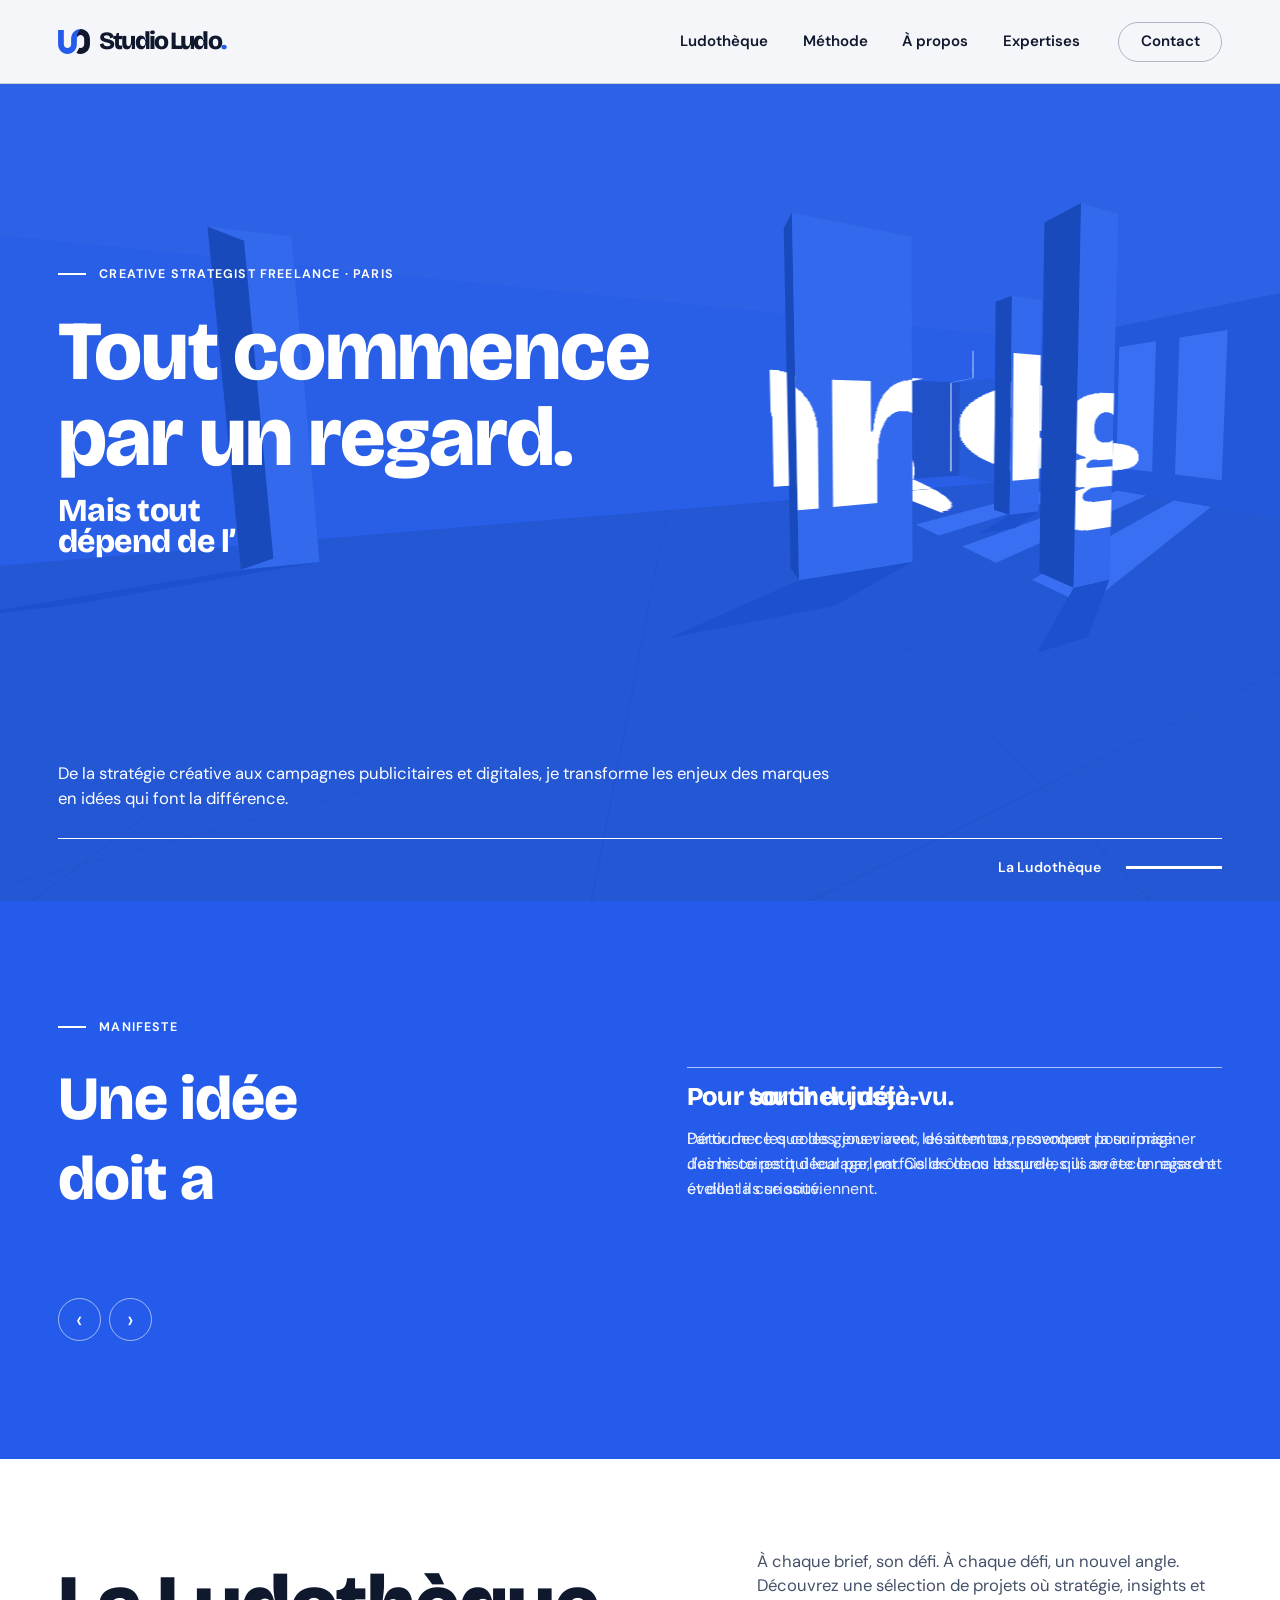
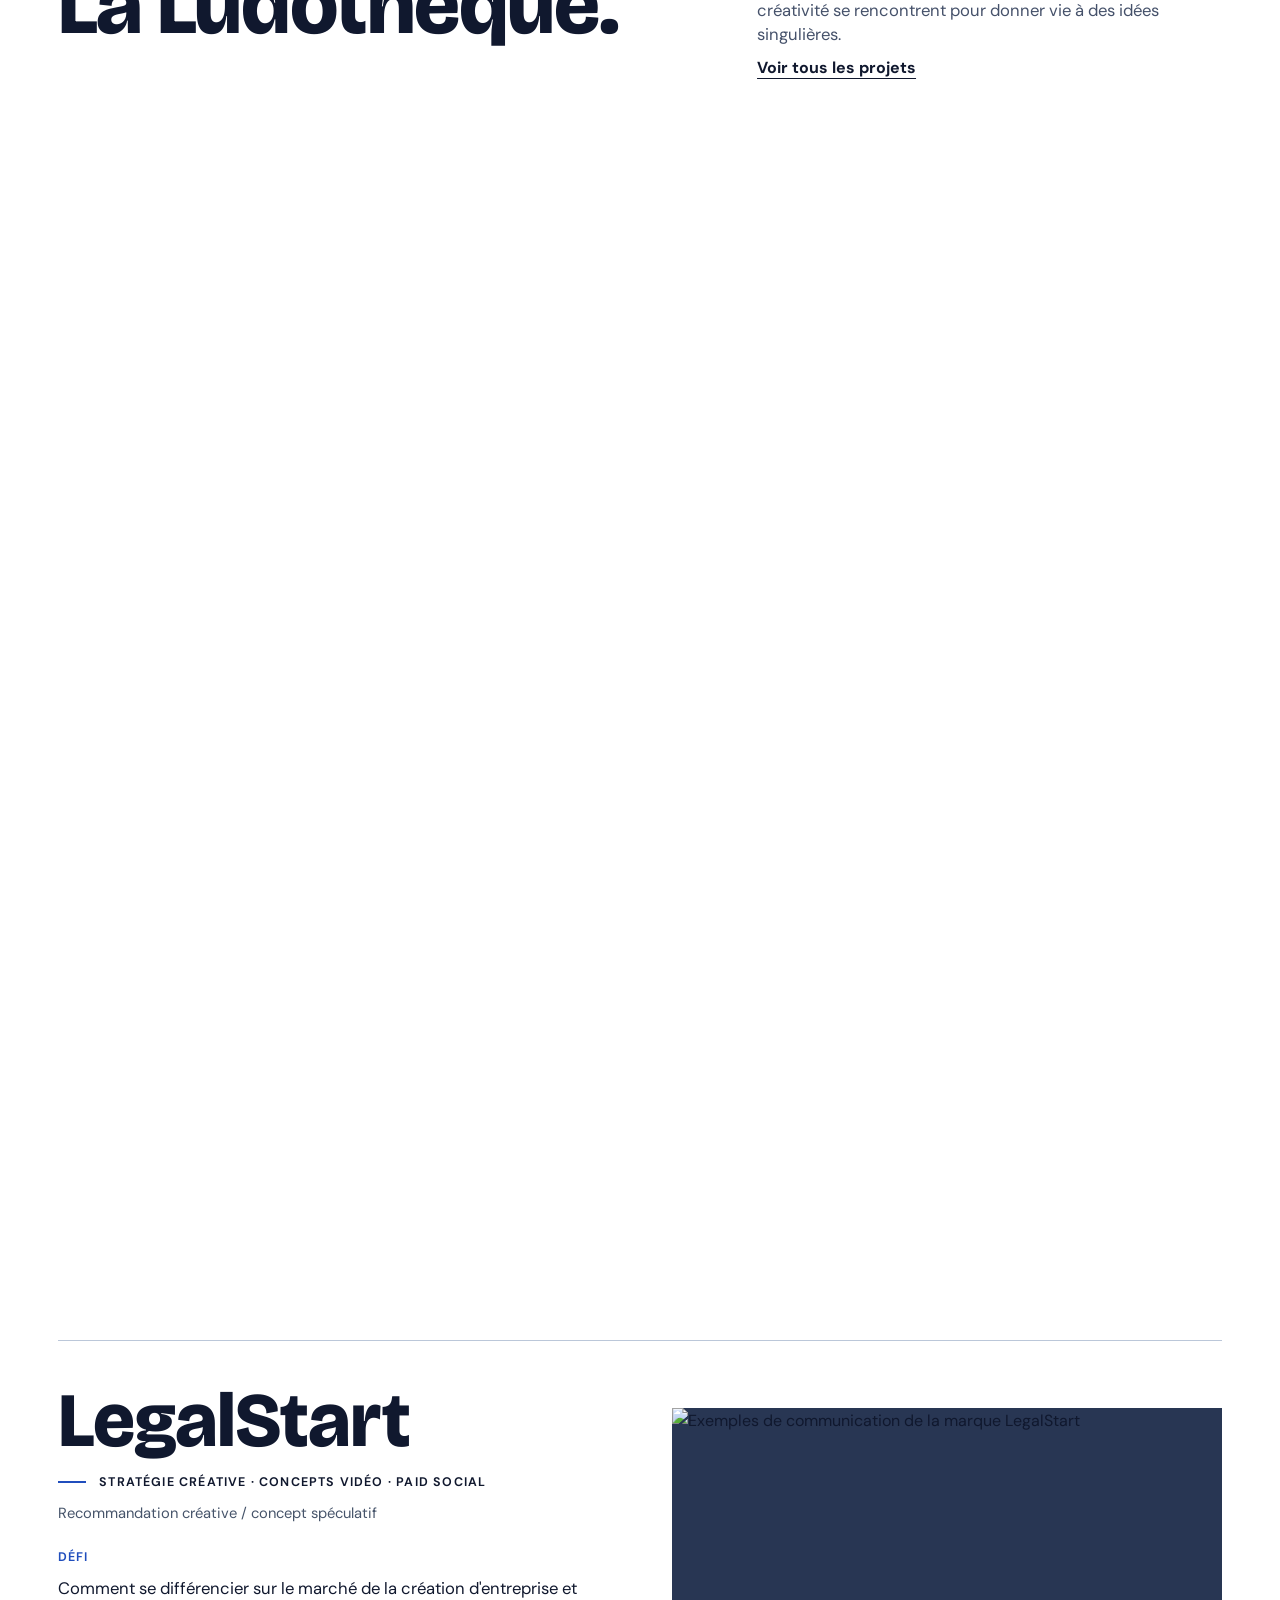
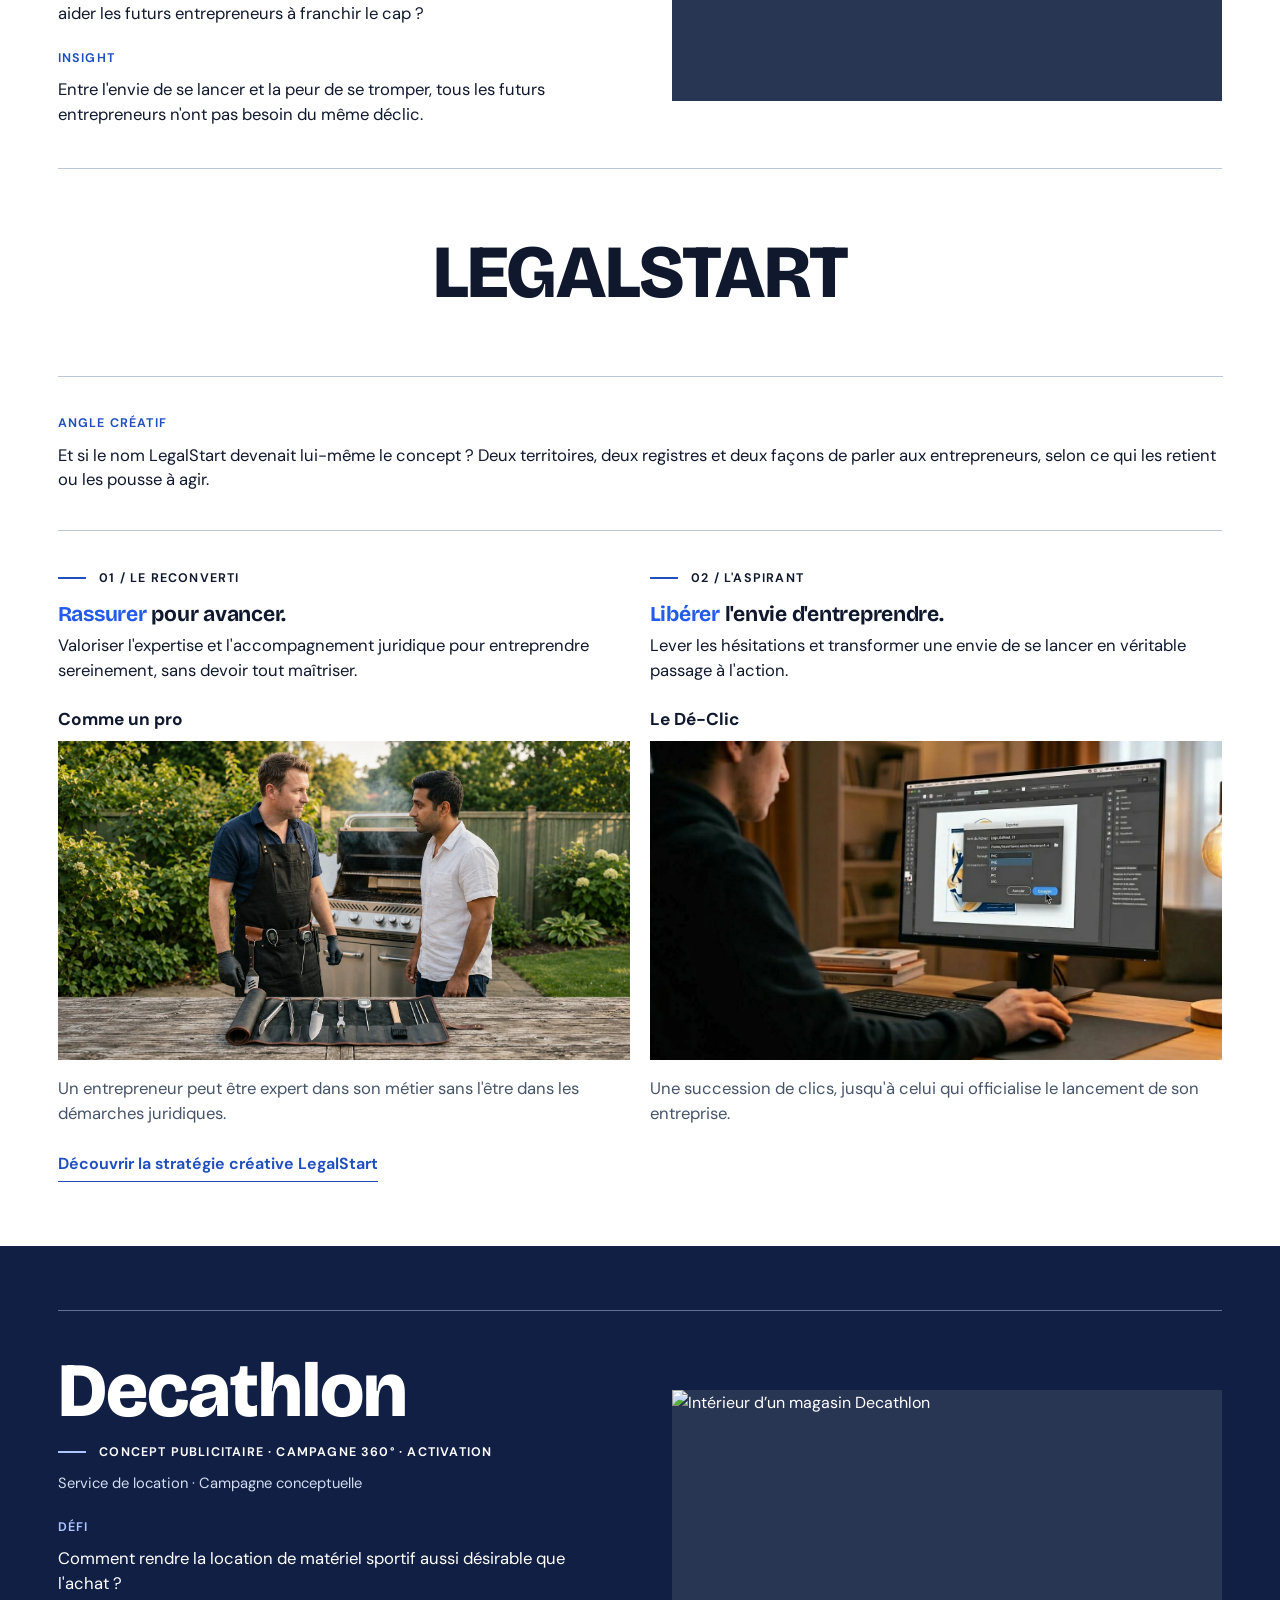
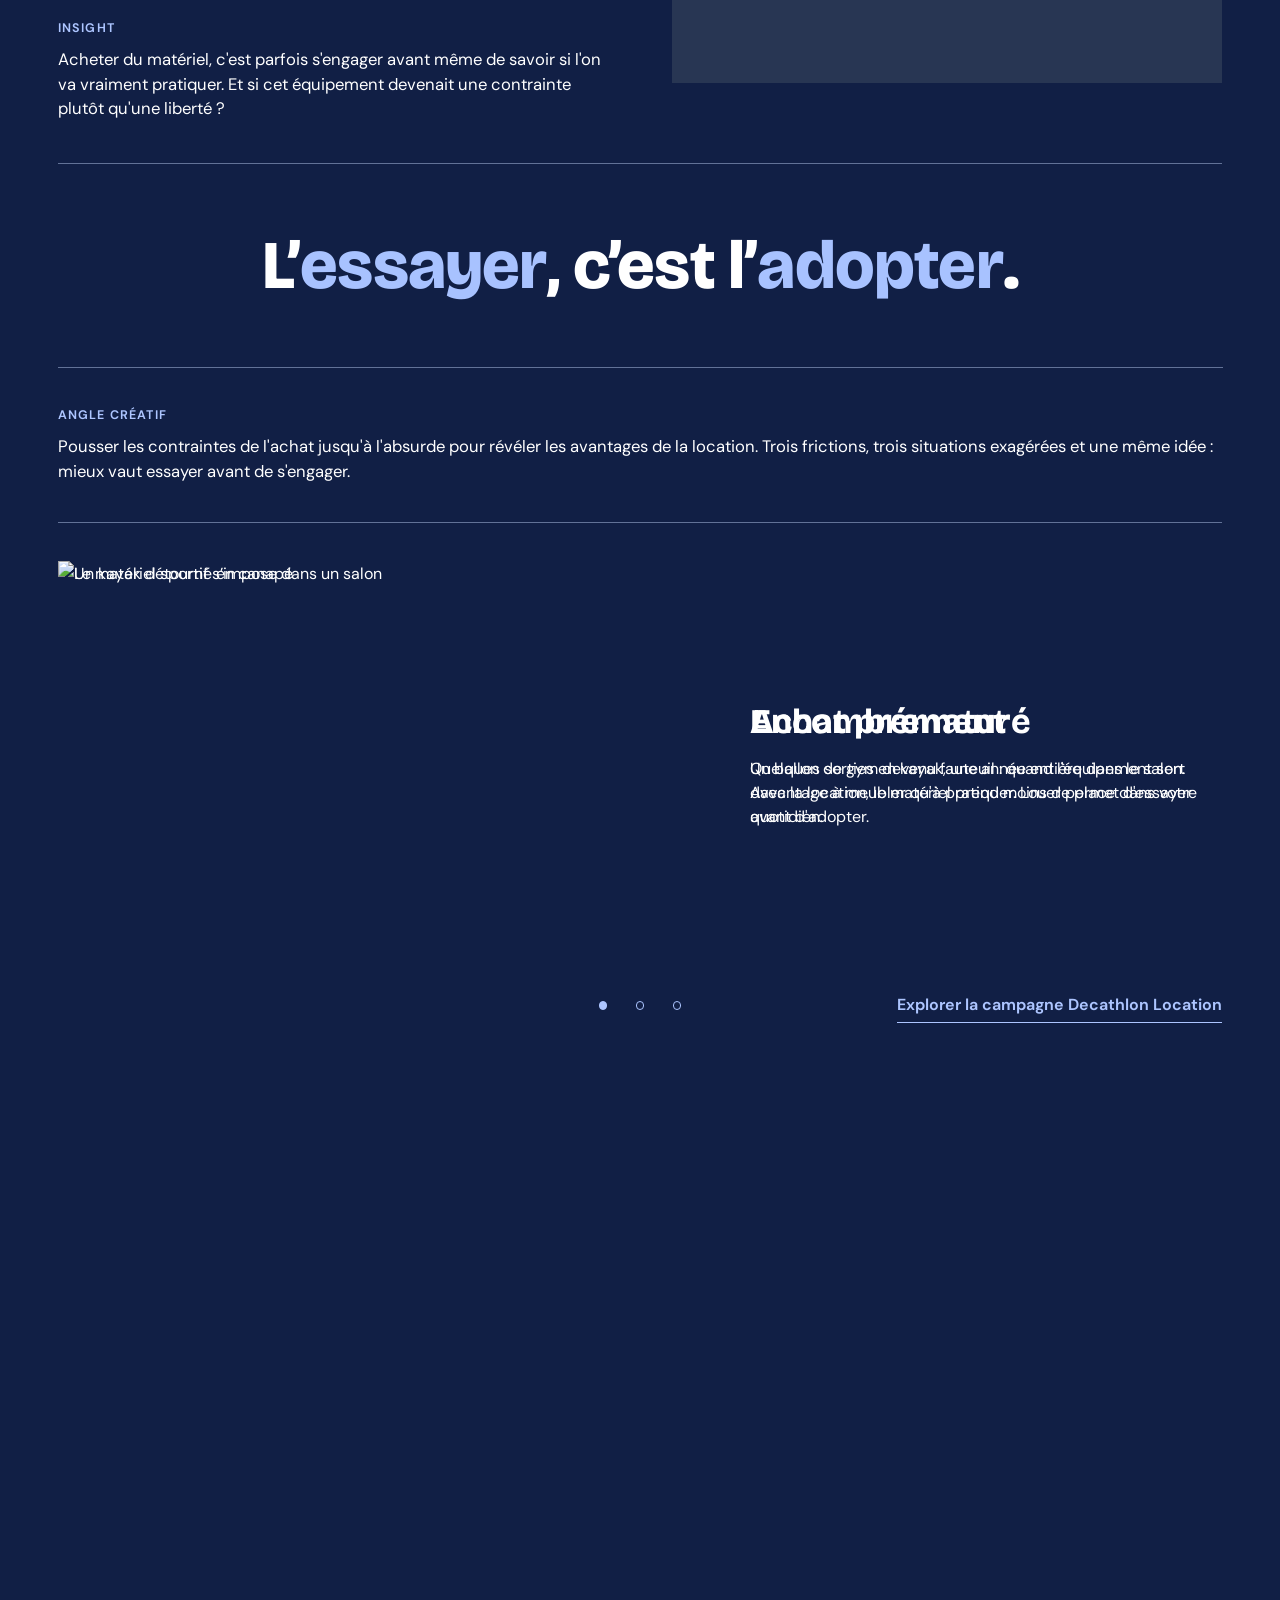
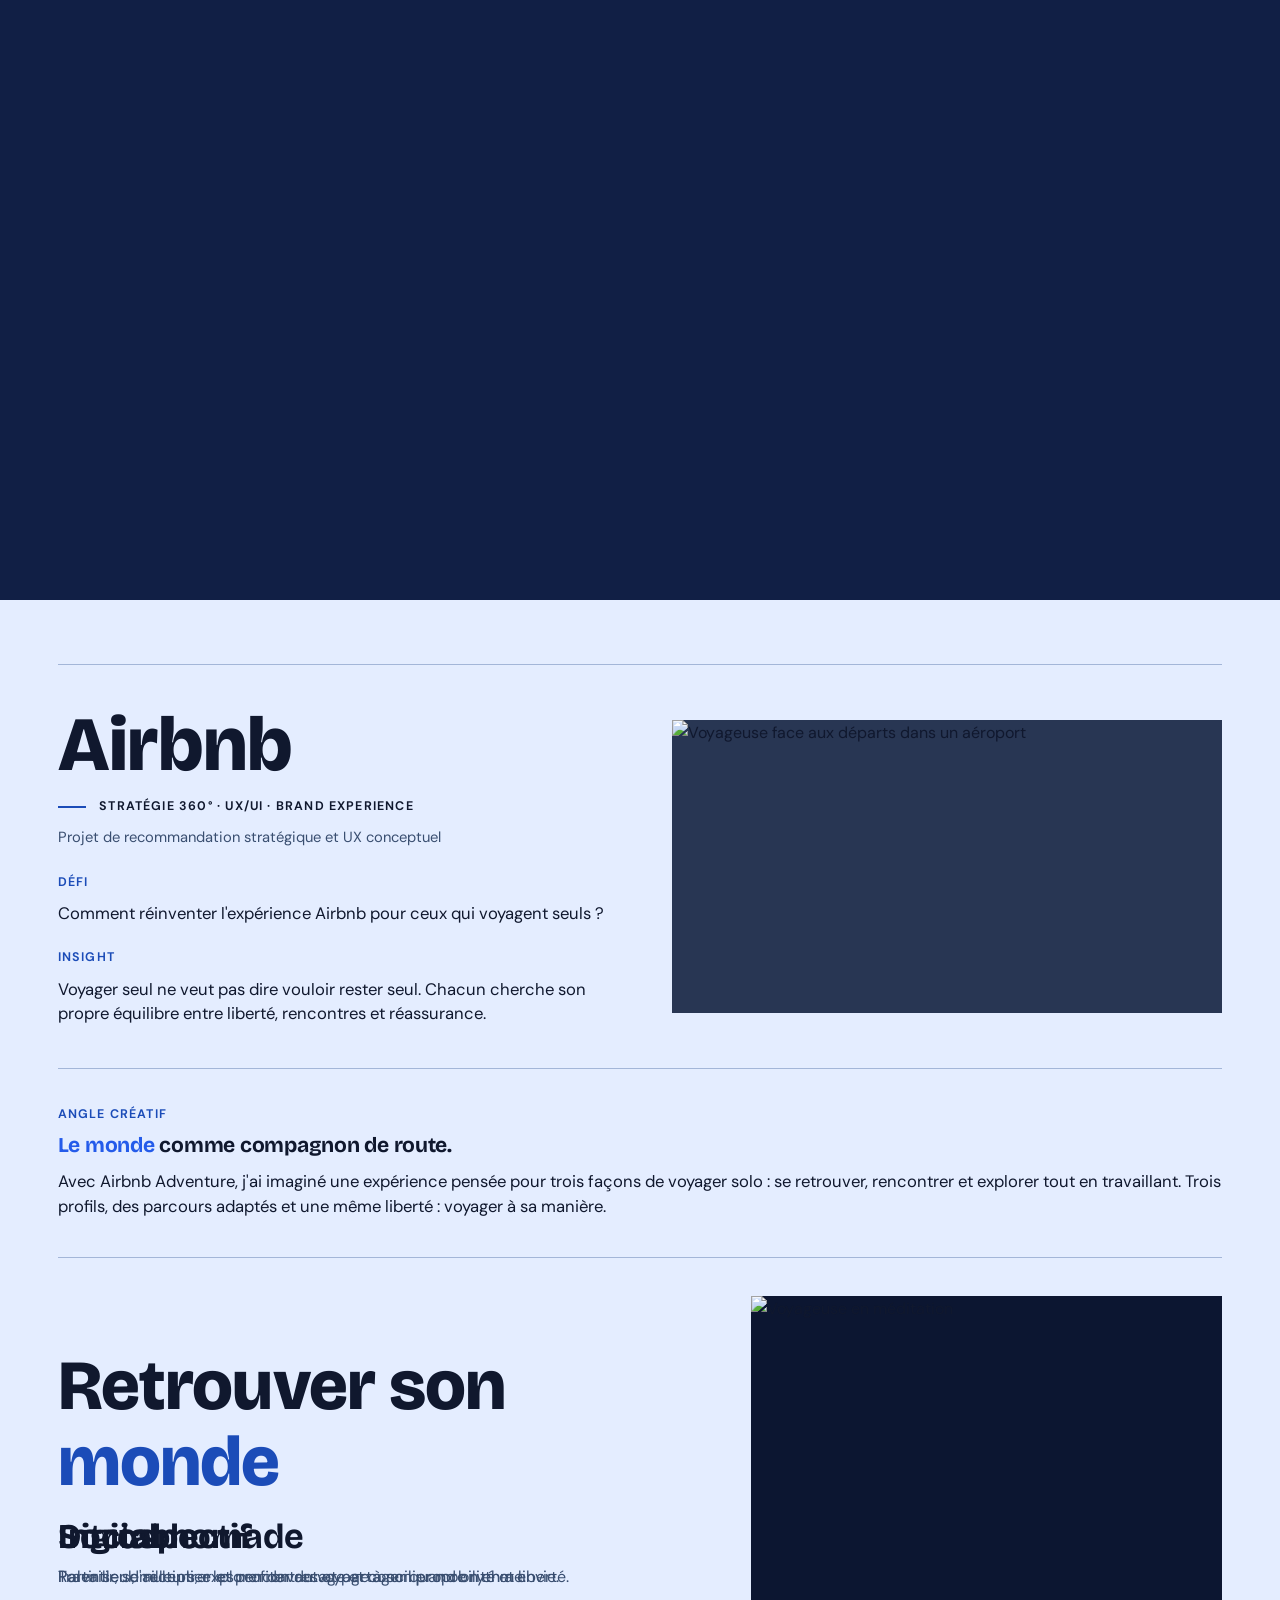
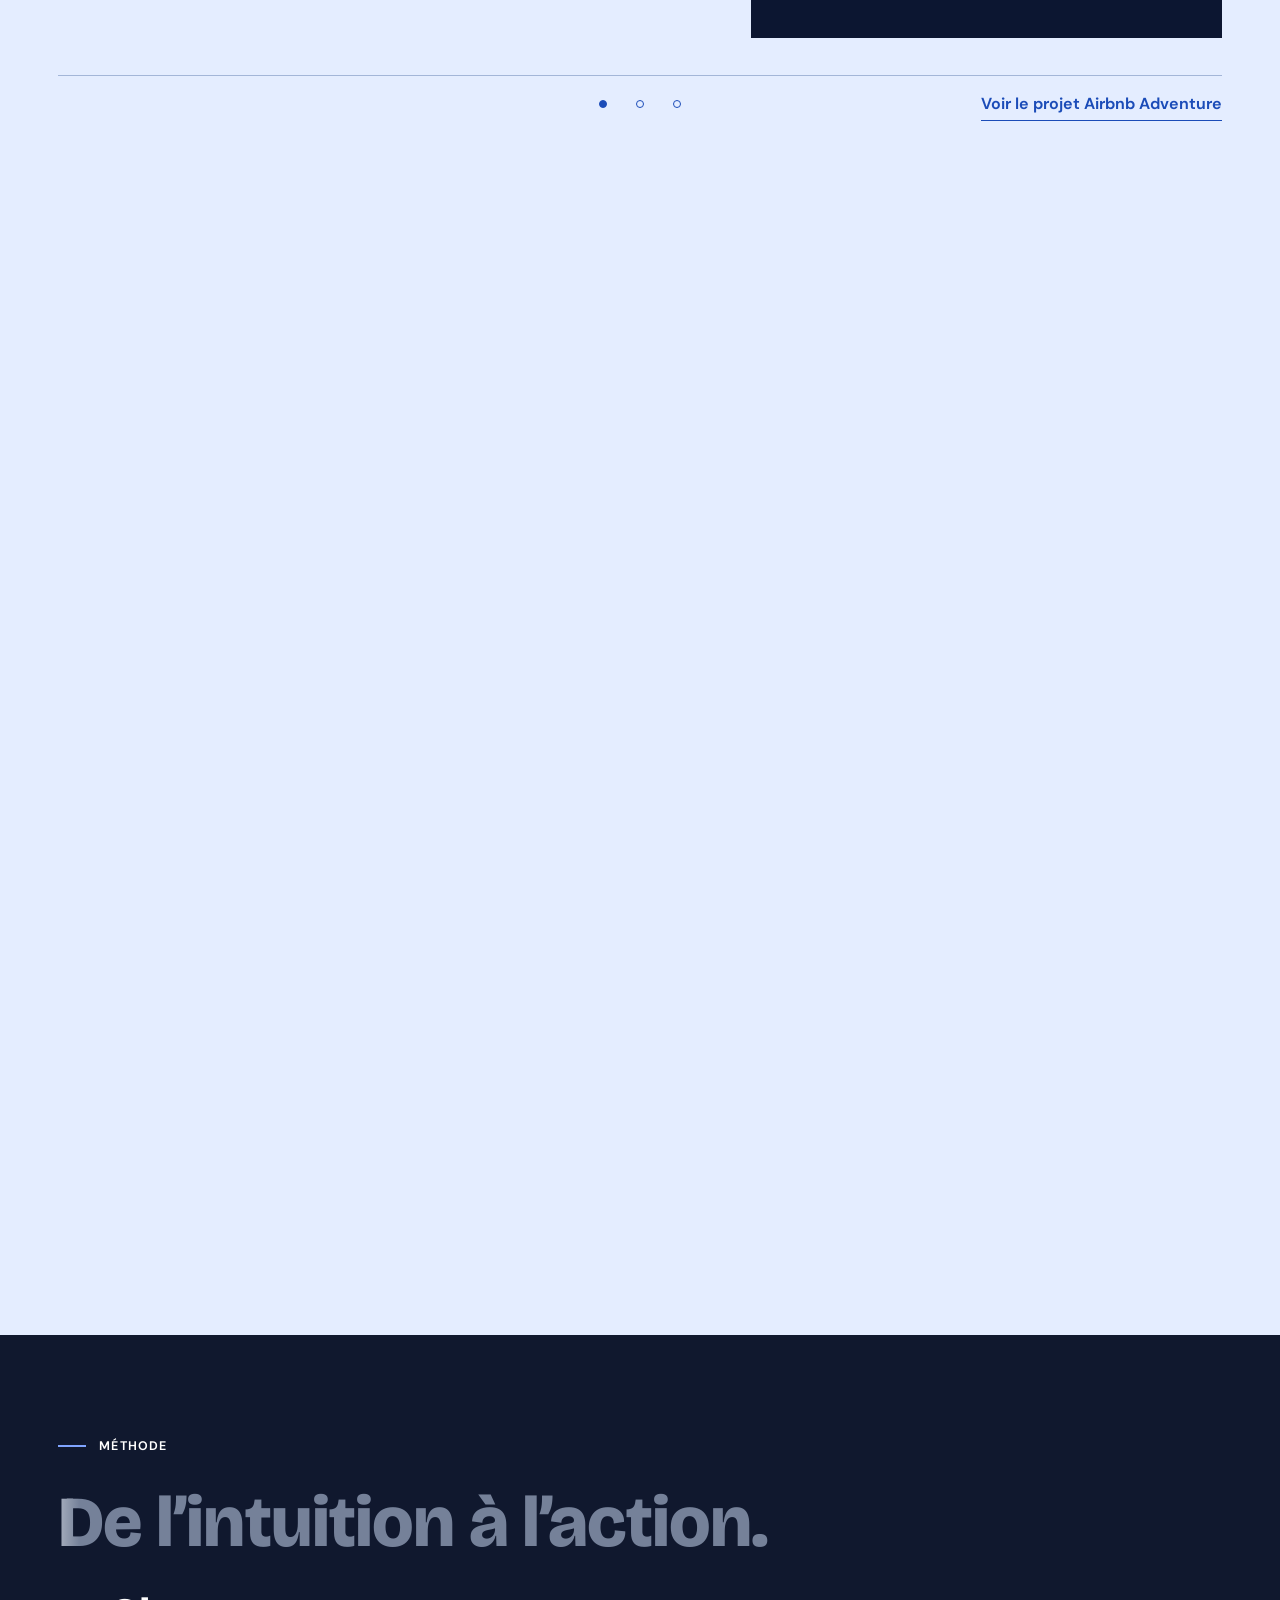
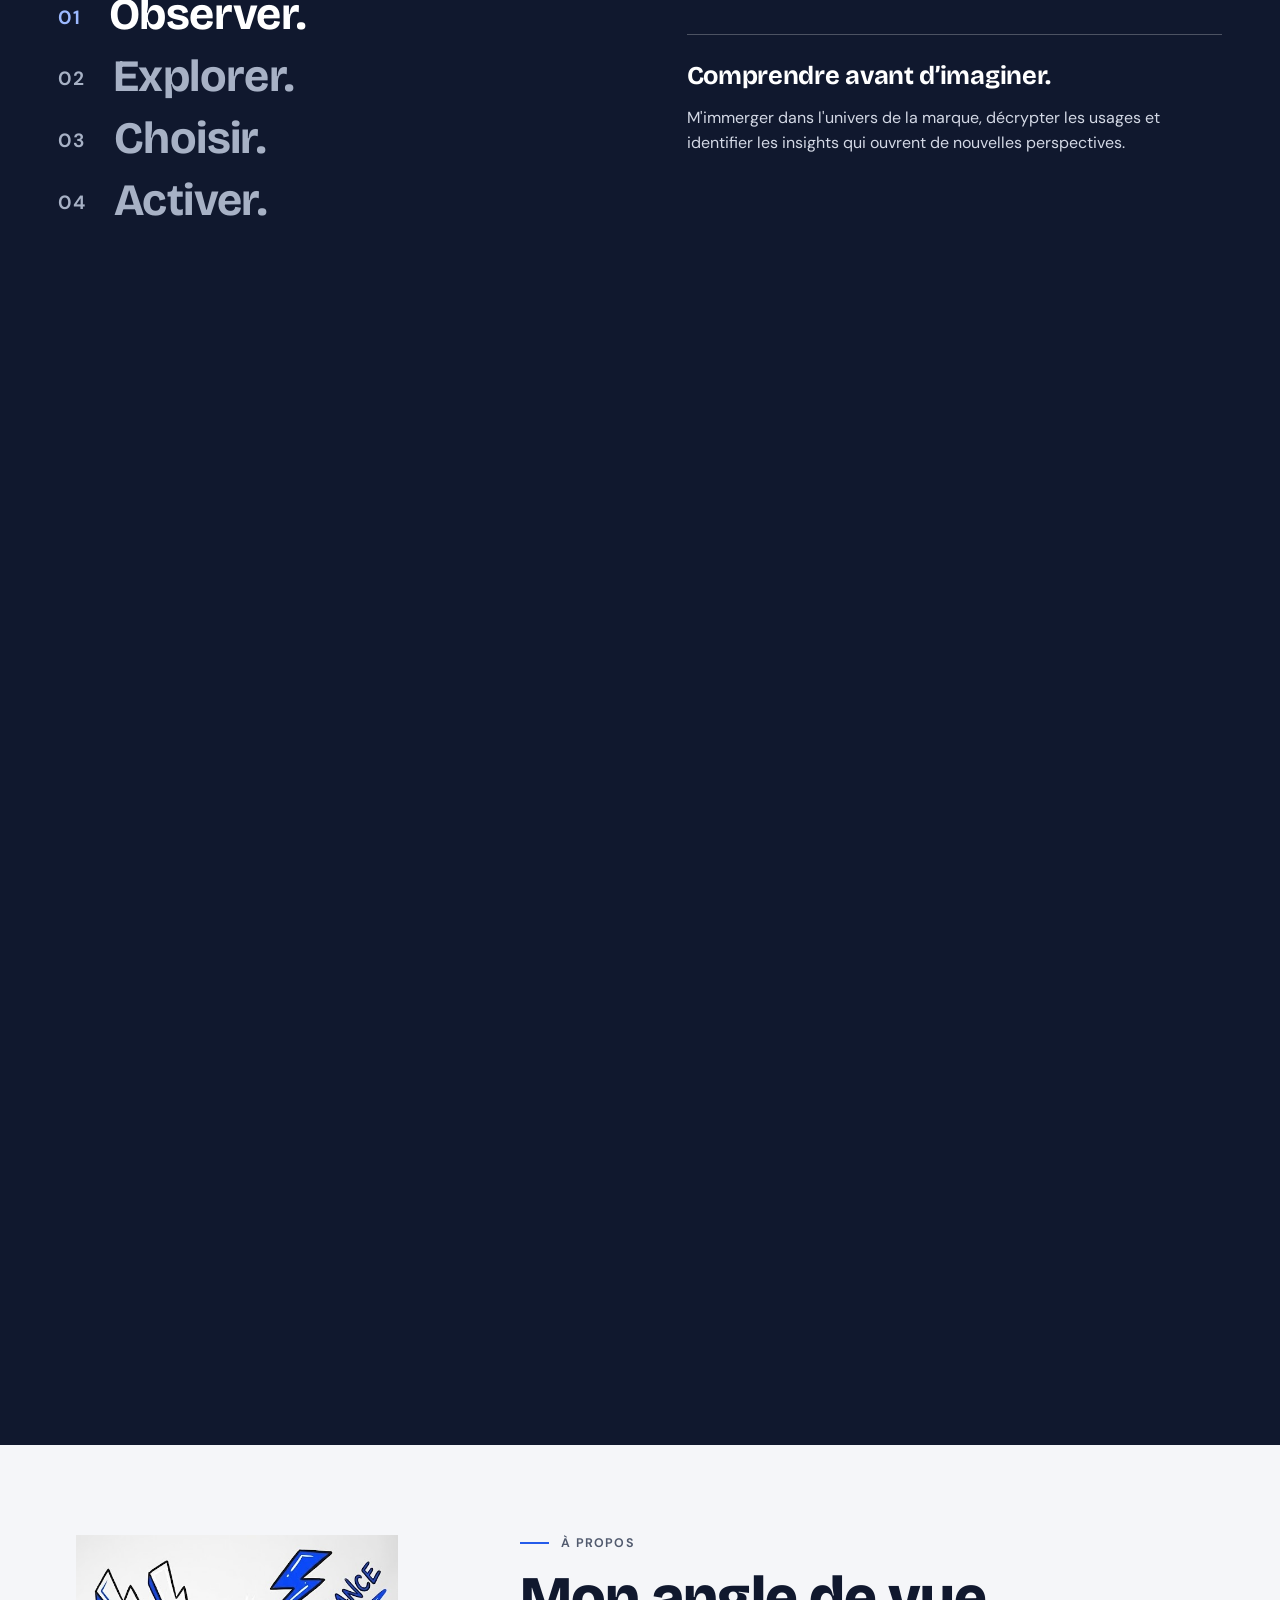
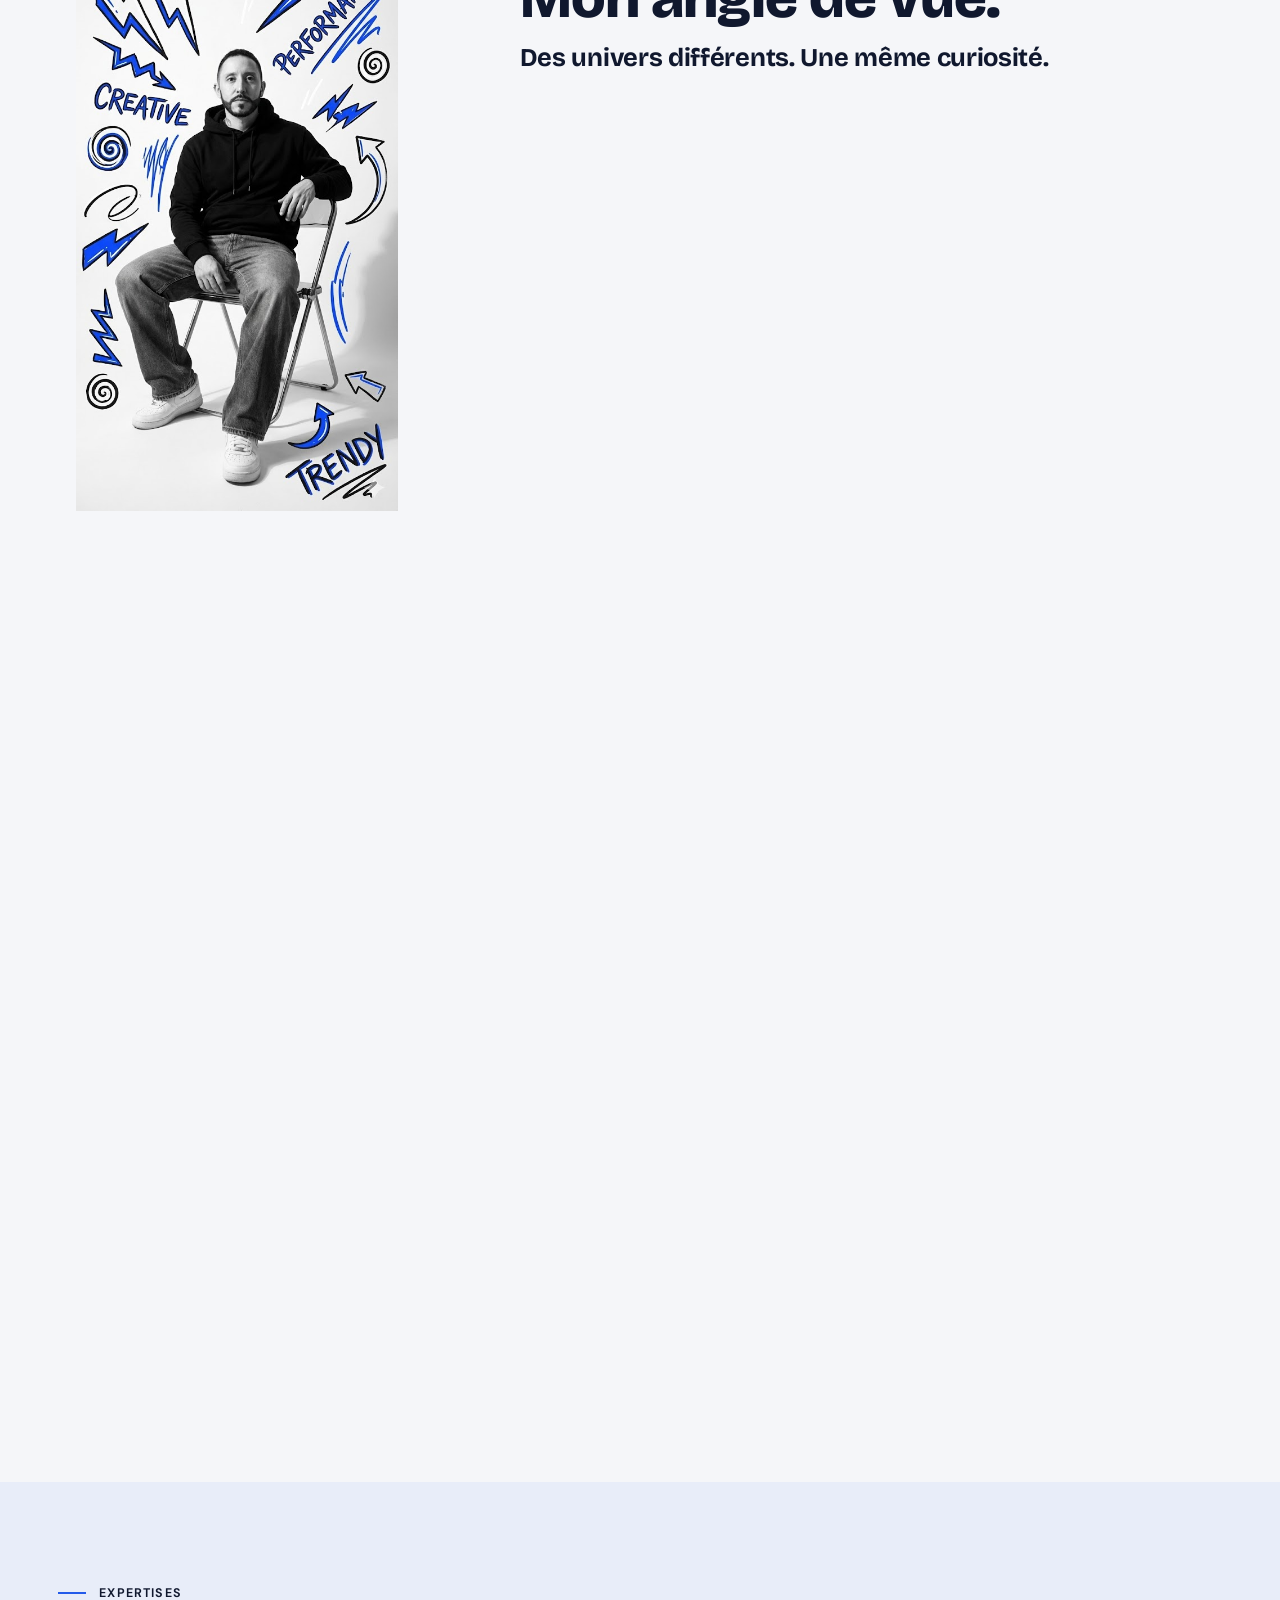
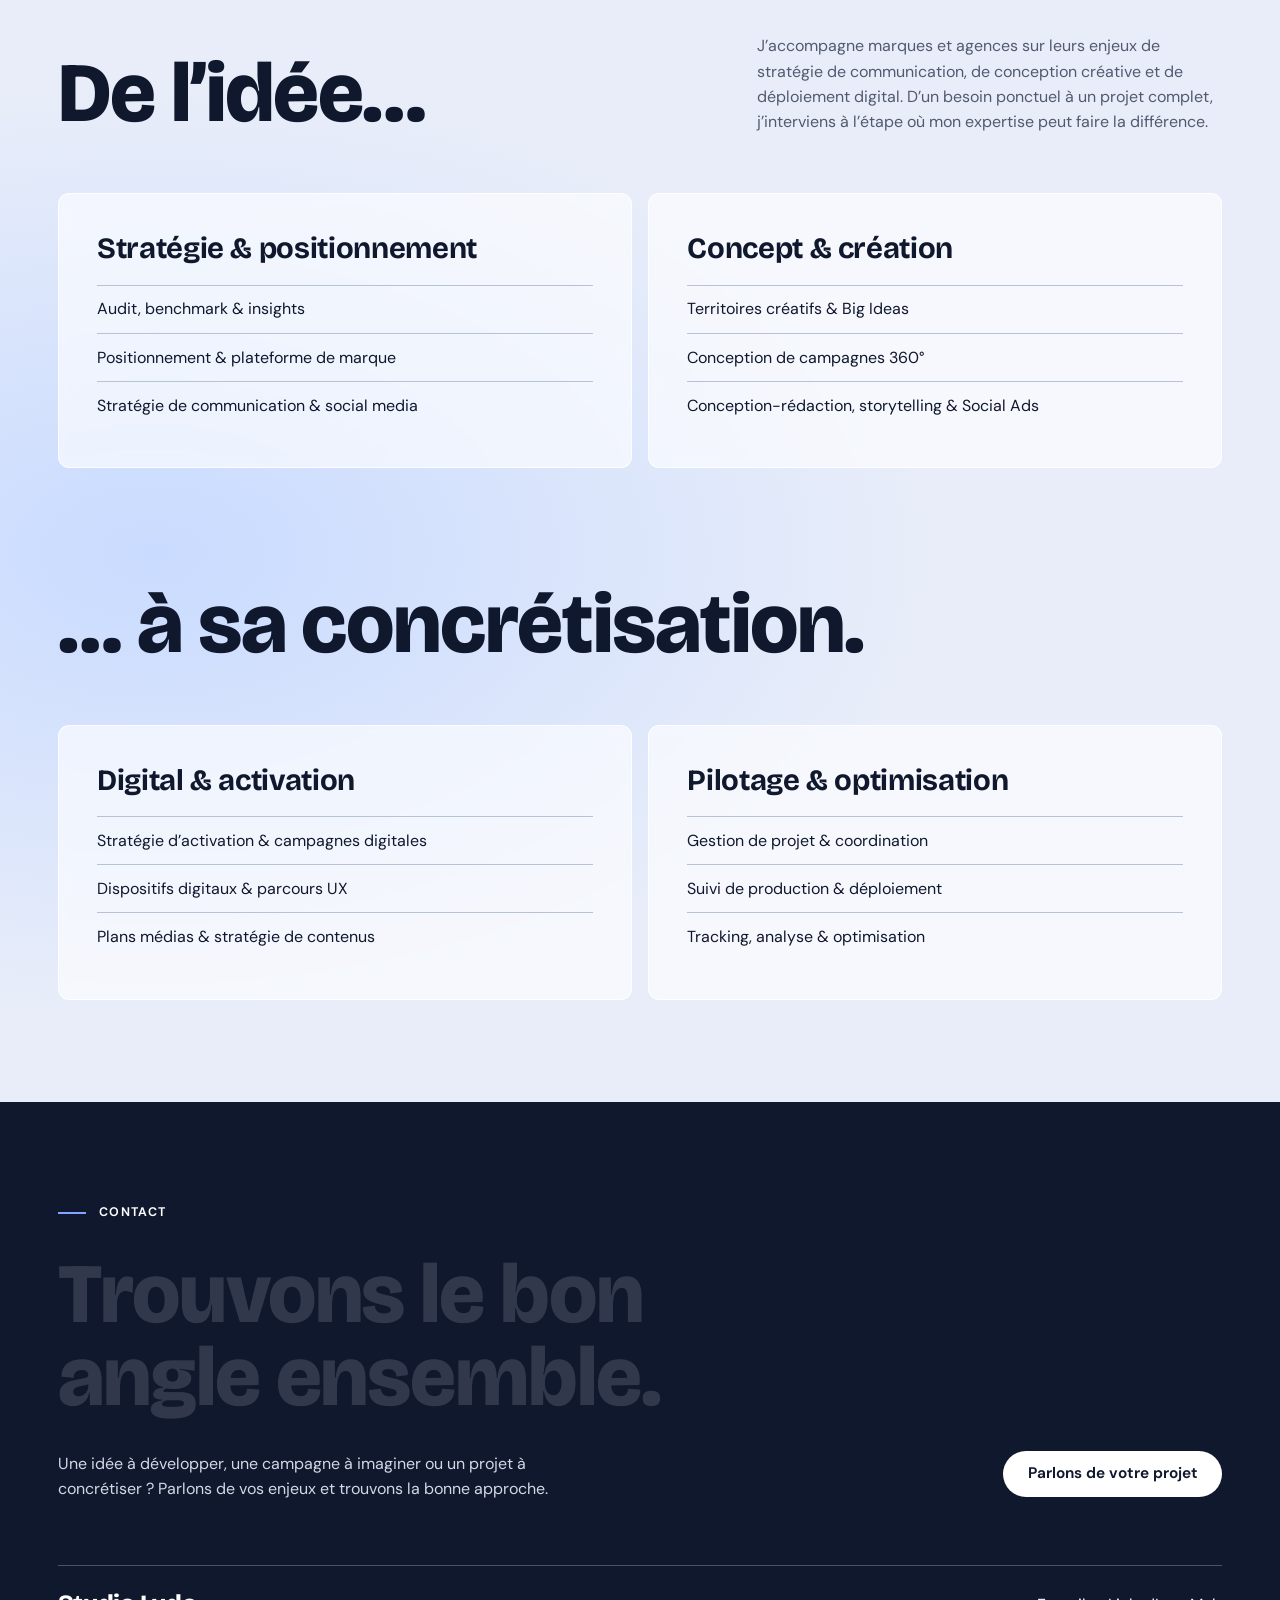
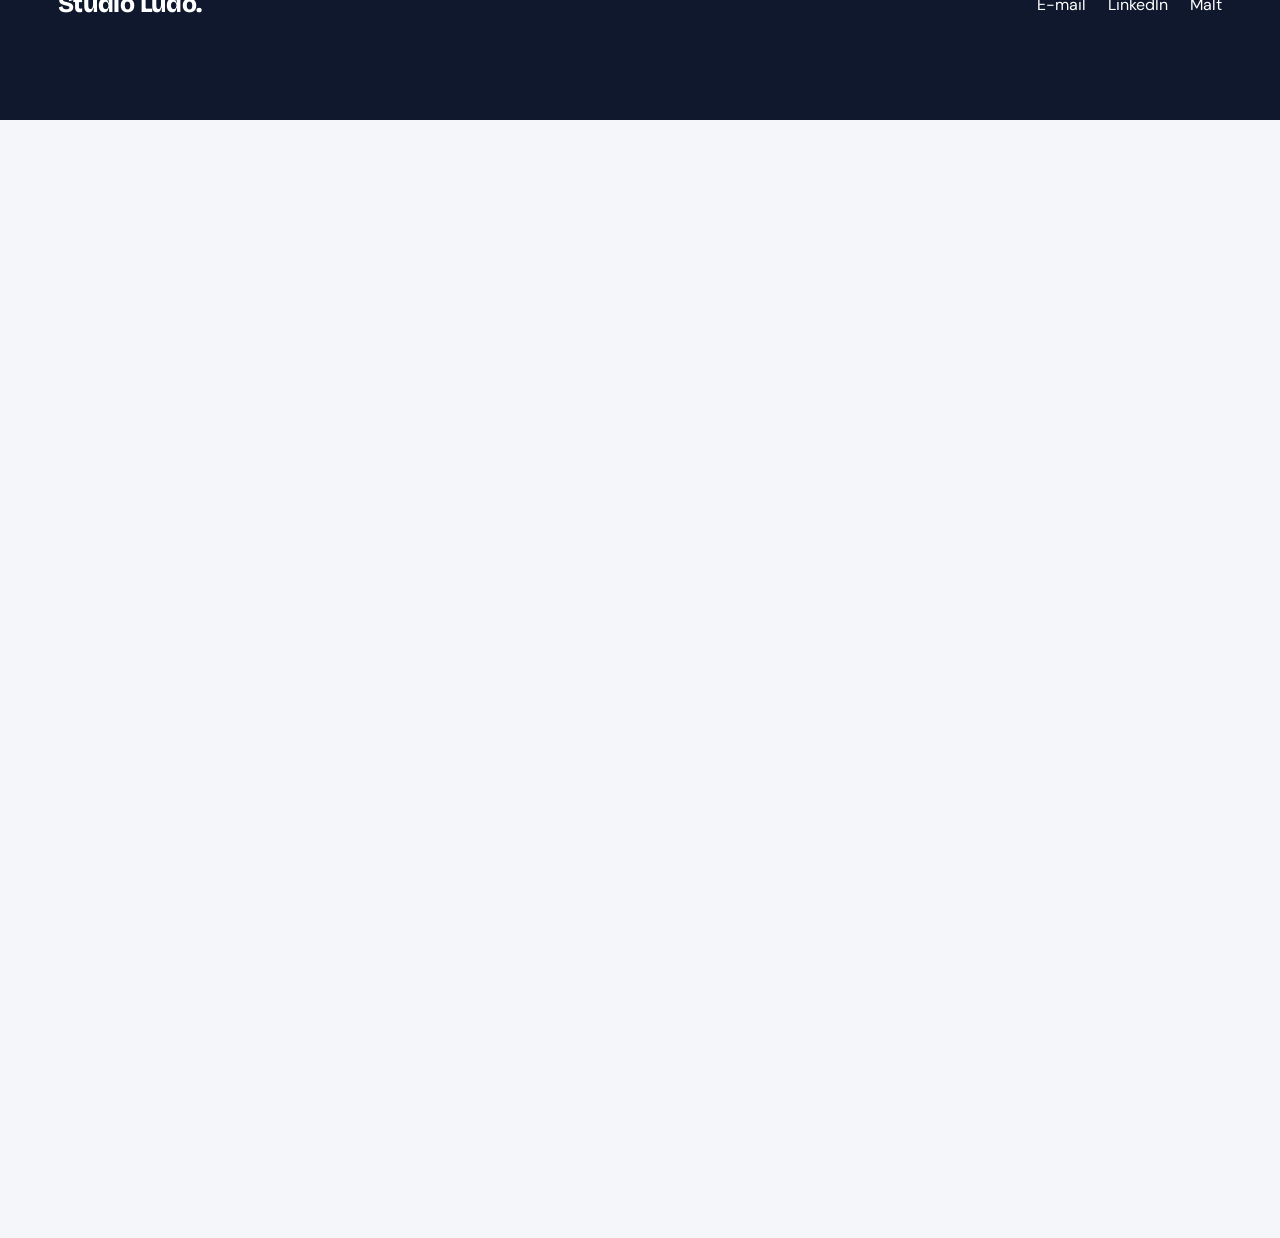
==== commit 9a65de82: "Add files via upload" ====
--- a/index.html
+++ b/index.html
@@ -1,2481 +1,1027 @@
 <!DOCTYPE html>
-<html lang="fr">
-<head>
-<meta charset="UTF-8">
-<meta name="viewport" content="width=device-width, initial-scale=1.0">
-<title>Ludovic Leroux : Creative Strategist</title>
-<meta name="description" content="Creative Strategist freelance basé à Paris. Du brief à la performance : brand strategy, social media, creative concepts et campagnes 360°.">
-<meta name="author" content="Ludovic Leroux">
-<meta property="og:title" content="Ludovic Leroux : Creative Strategist">
-<meta property="og:description" content="Creative Strategist freelance basé à Paris. Du brief à la performance : brand strategy, social media, creative concepts et campagnes 360°.">
-<meta property="og:type" content="website">
-<meta property="og:locale" content="fr_FR">
-<meta name="twitter:card" content="summary_large_image">
-<meta name="twitter:title" content="Ludovic Leroux : Creative Strategist">
-<meta name="twitter:description" content="Creative Strategist freelance basé à Paris. Du brief à la performance : brand strategy, social media, creative concepts et campagnes 360°.">
-<link rel="preconnect" href="https://fonts.googleapis.com">
-<link rel="preconnect" href="https://fonts.gstatic.com" crossorigin>
-<link href="https://fonts.googleapis.com/css2?family=Fraunces:ital,opsz,wght@0,9..144,300;0,9..144,400;0,9..144,600;0,9..144,700;1,9..144,300;1,9..144,400;1,9..144,600;1,9..144,700&family=DM+Sans:ital,opsz,wght@0,9..40,300;0,9..40,400;0,9..40,500;0,9..40,600;1,9..40,300;1,9..40,400&display=swap" rel="stylesheet">
-<style>
-:root{--cream:#F4EFE8;--cream-warm:#EBE4DA;--terracotta:#B85C3C;--terracotta-dark:#9A4A2E;--terracotta-light:#D17B58;--noir:#0E0E0E;--bleu-nuit:#1C2A3A;--text-main:#1A1A1A;--text-muted:#6B6560;--border:rgba(0,0,0,0.1)}
-*,*::before,*::after{box-sizing:border-box;margin:0;padding:0}
-html{scroll-behavior:smooth;margin:0;padding:0}
-body{margin:0;padding:0;background:var(--cream);color:var(--text-main);font-family:'DM Sans',sans-serif;font-weight:400;line-height:1.6;overflow-x:hidden}
-#progress-bar{position:fixed;top:0;left:0;width:0%;height:3px;background:var(--terracotta);z-index:1000;transition:width 0.1s linear}
-nav{position:fixed;top:3px;left:0;right:0;z-index:999;background:rgba(244,239,232,0.95);backdrop-filter:blur(12px);border-bottom:1px solid var(--border);padding:0 60px;height:56px;display:flex;align-items:center;justify-content:space-between}
-.nav-logo{font-family:'Fraunces',serif;font-size:15px;font-weight:600;color:var(--text-main);text-decoration:none}
-.nav-logo em{color:var(--terracotta);font-style:italic}
-.nav-links{display:flex;gap:32px;list-style:none}
-.nav-links a{font-size:12px;font-weight:500;color:var(--text-muted);text-decoration:none;letter-spacing:0.06em;text-transform:uppercase;transition:color 0.2s}
-.nav-links a:hover{color:var(--terracotta)}
-.nav-cta{font-size:13px;font-weight:600;color:var(--cream);background:var(--noir);padding:9px 20px;border-radius:2px;text-decoration:none;transition:background 0.2s}
-.nav-cta:hover{background:var(--terracotta)}
-.eyebrow{font-size:11px;font-weight:600;letter-spacing:0.12em;text-transform:uppercase;color:var(--terracotta);margin-bottom:24px;display:flex;align-items:center;gap:12px}
-.eyebrow::before{content:'';width:32px;height:1px;background:currentColor;display:inline-block;flex-shrink:0}
-#hero{min-height:100vh;padding:140px 80px 80px;display:flex;align-items:center}
-.hero-inner{max-width:1200px;margin:0 auto;width:100%;display:grid;grid-template-columns:1fr 400px;gap:80px;align-items:center}
-.hero-headline{font-family:'Fraunces',serif;font-size:clamp(52px,6.5vw,88px);font-weight:700;line-height:1.0;letter-spacing:-0.03em;margin-bottom:32px}
-.hero-headline em{font-style:italic;color:var(--terracotta)}
-.hero-sub{font-size:18px;color:var(--text-muted);line-height:1.65;max-width:500px;margin-bottom:12px}
-.hero-sub strong{color:var(--text-main);font-weight:600}
-.hero-sub-formats{font-size:12px;color:var(--text-muted);letter-spacing:0.08em;margin-bottom:40px;text-transform:uppercase}
-.hero-meta{display:flex;gap:28px;margin-bottom:48px;flex-wrap:wrap}
-.hero-meta-item{display:flex;align-items:center;gap:8px;font-size:13px;font-weight:500;color:var(--text-muted)}
-.hero-meta-dot{width:6px;height:6px;border-radius:50%;background:var(--terracotta);flex-shrink:0}
-.hero-ctas{display:flex;gap:16px;align-items:center}
-.btn-primary{font-size:14px;font-weight:600;color:var(--cream);background:var(--noir);padding:14px 28px;border-radius:2px;text-decoration:none;transition:background 0.2s}
-.btn-primary:hover{background:var(--terracotta)}
-.btn-secondary{font-size:14px;font-weight:500;color:var(--text-main);text-decoration:none;border-bottom:1px solid currentColor;padding-bottom:2px;transition:color 0.2s}
-.btn-secondary:hover{color:var(--terracotta)}
-.hero-portrait-wrap{position:relative}
-.hero-portrait{width:100%;aspect-ratio:3/4;object-fit:cover;object-position:top center;border-radius:4px;display:block}
-.hero-portrait-label{position:absolute;bottom:-16px;right:-16px;background:var(--terracotta);color:var(--cream);font-size:11px;font-weight:600;letter-spacing:0.08em;text-transform:uppercase;padding:10px 16px;border-radius:2px}
-#manifesto{background:var(--noir);color:var(--cream);padding:120px 80px}
-.manifesto-inner{max-width:1200px;margin:0 auto;display:grid;grid-template-columns:260px 1fr;gap:80px;align-items:start}
-.manifesto-sidebar{position:sticky;top:100px}
-.manifesto-eyebrow{color:var(--terracotta-light)}
-.manifesto-eyebrow::before{background:var(--terracotta-light)}
-.manifesto-title{font-family:'Fraunces',serif;font-size:38px;font-weight:600;line-height:1.15;color:var(--cream);margin-top:16px}
-.manifesto-title em{font-style:italic;color:var(--terracotta-light)}
-.manifesto-body p{font-size:19px;line-height:1.72;color:rgba(244,239,232,0.78);margin-bottom:32px}
-.manifesto-body p:last-child{margin-bottom:0}
-.manifesto-body strong{color:var(--cream);font-weight:600}
-.manifesto-body em{font-style:italic;color:var(--terracotta-light)}
-#domaines{border-top:1px solid var(--border)}
-.domaines-inner{max-width:1200px;margin:0 auto;padding:120px 80px 64px}
-.domaines-header{display:grid;grid-template-columns:1fr 1fr;gap:80px;align-items:end;margin-bottom:64px}
-.section-title{font-family:'Fraunces',serif;font-size:48px;font-weight:700;line-height:1.05;letter-spacing:-0.02em;margin-top:16px}
-.section-title em{font-style:italic;color:var(--terracotta)}
-.domaines-intro{font-size:17px;color:var(--text-muted);line-height:1.65}
-.domaines-grid{display:grid;grid-template-columns:repeat(5,1fr);border-top:1px solid var(--border);border-left:1px solid var(--border)}
-.domaine-item{border-right:1px solid var(--border);border-bottom:1px solid var(--border);padding:32px 24px;transition:background 0.25s,color 0.25s}
-.domaine-item:hover{background:var(--noir);color:var(--cream)}
-.domaine-num{font-family:'Fraunces',serif;font-size:11px;color:var(--terracotta);font-weight:600;letter-spacing:0.08em;margin-bottom:20px;display:block;transition:color 0.25s}
-.domaine-item:hover .domaine-num{color:var(--terracotta-light)}
-.domaine-name{font-family:'Fraunces',serif;font-size:17px;font-weight:600;line-height:1.25;margin-bottom:12px}
-.domaine-name em{font-style:italic}
-.domaine-desc{font-size:13px;color:var(--text-muted);line-height:1.55;transition:color 0.25s}
-.domaine-item:hover .domaine-desc{color:rgba(244,239,232,0.6)}
-.domaines-note{margin-top:32px;font-size:13px;color:var(--text-muted);font-style:italic}
-.case-compact{border-bottom:1px solid var(--border)}
-.case-header{padding:80px;display:grid;grid-template-columns:1fr 1fr;gap:80px;align-items:center}
-.case-header.dark{background:var(--bleu-nuit);color:var(--cream)}
-.case-header.light{background:var(--cream-warm)}
-.case-header.terracotta{background:var(--terracotta);color:var(--cream)}
-.case-header.darker{background:var(--noir);color:var(--cream)}
-.case-eyebrow{font-size:11px;font-weight:600;letter-spacing:0.12em;text-transform:uppercase;color:var(--terracotta-light);margin-bottom:16px;display:flex;align-items:center;gap:12px}
-.case-eyebrow::before{content:'';width:24px;height:1px;background:currentColor;display:inline-block}
-.case-eyebrow.on-light{color:var(--terracotta)}
-.case-title{font-family:'Fraunces',serif;font-size:52px;font-weight:700;line-height:1.0;letter-spacing:-0.02em;margin-bottom:20px}
-.case-tagline{font-family:'Fraunces',serif;font-style:italic;font-size:21px;font-weight:400;line-height:1.4;margin-bottom:32px;opacity:0.82}
-.case-tags{display:flex;flex-wrap:wrap;gap:8px}
-.case-tag{font-size:11px;font-weight:500;letter-spacing:0.05em;text-transform:uppercase;padding:5px 12px;border:1px solid currentColor;border-radius:100px;opacity:0.75}
-.case-img{width:100%;height:380px;object-fit:cover;border-radius:4px;display:block}
-.case-body{padding:60px 80px;background:var(--cream)}
-.case-body.warm{background:var(--cream-warm)}
-.case-demonstrate{font-family:'Fraunces',serif;font-style:italic;font-size:14px;line-height:1.6;border-left:2px solid var(--terracotta-light);padding-left:14px;margin-top:16px;margin-bottom:20px;max-width:520px}
-.case-bic{display:grid;grid-template-columns:1fr 1fr 1fr;gap:48px;margin-bottom:56px}
-.bic-item{border-top:2px solid var(--border);padding-top:24px}
-.bic-label{font-size:11px;font-weight:600;letter-spacing:0.12em;text-transform:uppercase;color:var(--terracotta);margin-bottom:12px}
-.bic-text{font-size:15px;line-height:1.65}
-.case-stats{display:grid;grid-template-columns:repeat(3,1fr);gap:24px;margin-bottom:40px}
-.stat-item{text-align:center;padding:28px 24px;background:var(--bleu-nuit);border-radius:4px}
-.stat-number{font-family:'Fraunces',serif;font-size:48px;font-weight:700;color:var(--cream);line-height:1;margin-bottom:8px}
-.stat-label{font-size:11px;font-weight:500;color:rgba(244,239,232,0.45);letter-spacing:0.06em;text-transform:uppercase}
-.case-cta-note{font-size:13px;color:var(--text-muted);font-style:italic;opacity:0.6}
-.case-detail{max-height:0;overflow:hidden;transition:max-height 0.5s cubic-bezier(0.4,0,0.2,1);border-top:0px solid var(--border)}
-.case-detail.open{max-height:999999px;border-top:1px solid var(--border)}
-.detail-section-wide{background:var(--cream-warm);border-top:1px solid var(--border)}
-.detail-section-wide .detail-inner{max-width:1200px;margin:0 auto;padding:64px 80px}
-.detail-section{background:var(--cream);border-top:1px solid var(--border)}
-.detail-section > *{max-width:1200px;margin-left:auto;margin-right:auto;padding-left:80px;padding-right:80px}
-.detail-section > .detail-section-label{padding-top:64px}
-.detail-section > *:last-child{padding-bottom:64px}
-.detail-section-label{font-size:11px;font-weight:600;letter-spacing:0.12em;text-transform:uppercase;color:var(--text-muted);margin-bottom:40px;padding-bottom:16px;border-bottom:1px solid var(--border)}
-.personas-grid{display:grid;grid-template-columns:1fr 1fr;gap:32px}
-.persona-card{border:1px solid var(--border);border-radius:4px;padding:36px;background:var(--cream-warm)}
-.persona-num{font-size:11px;font-weight:700;color:var(--terracotta);letter-spacing:0.1em;margin-bottom:8px}
-.persona-name{font-family:'Fraunces',serif;font-size:28px;font-weight:700;line-height:1.1;margin-bottom:4px}
-.persona-age{font-size:13px;color:var(--text-muted);margin-bottom:20px}
-.persona-desc{font-size:15px;line-height:1.65;margin-bottom:24px}
-.persona-tags{display:flex;flex-wrap:wrap;gap:8px}
-.ptag{font-size:11px;font-weight:500;letter-spacing:0.04em;padding:4px 10px;border:1px solid var(--border);border-radius:100px;color:var(--text-muted)}
-.concepts-matrix{border:1px solid var(--border);border-radius:4px;overflow:hidden}
-.matrix-row{display:grid;grid-template-columns:2fr 1.2fr 1.5fr 1.5fr 1.5fr;border-bottom:1px solid var(--border)}
-.matrix-row:last-child{border-bottom:none}
-.matrix-row>span{padding:14px 20px;font-size:13px;border-right:1px solid var(--border)}
-.matrix-row>span:last-child{border-right:none}
-.matrix-head{background:var(--noir)}
-.matrix-head>span{font-size:11px;font-weight:600;letter-spacing:0.08em;text-transform:uppercase;color:rgba(244,239,232,0.5)}
-.matrix-row:not(.matrix-head):hover{background:rgba(0,0,0,0.02)}
-.concept-name-cell{font-weight:500}
-.concept-name-cell em{font-style:normal;font-weight:700;color:var(--terracotta);margin-right:8px;font-size:11px}
-.hook-badge{display:inline-flex;align-items:center;font-size:12px;font-weight:500;padding:3px 10px;border-radius:100px}
-.hook-badge.vis{background:rgba(184,92,60,0.1);color:var(--terracotta)}
-.hook-badge.psy{background:rgba(28,42,58,0.08);color:var(--bleu-nuit)}
-.hook-badge.son{background:rgba(0,0,0,0.06);color:var(--text-main)}
-.concepts-list{display:flex;flex-direction:column;gap:48px}
-.concept-block{border:1px solid var(--border);border-radius:4px;overflow:hidden}
-.concept-block-header{display:flex;justify-content:space-between;align-items:flex-start;padding:28px 32px;border-bottom:1px solid var(--border);background:var(--cream-warm)}
-.concept-block-meta{display:flex;align-items:flex-start;gap:20px}
-.cbn{font-family:'Fraunces',serif;font-size:32px;font-weight:700;color:var(--terracotta);opacity:0.3;line-height:1;flex-shrink:0}
-.cbtitle{font-family:'Fraunces',serif;font-size:22px;font-weight:600;margin-bottom:4px}
-.cbangle{font-size:13px;color:var(--text-muted);font-style:italic}
-.cbhook{font-size:12px;font-weight:600;padding:6px 14px;border-radius:100px;white-space:nowrap;flex-shrink:0}
-.cbhook.start-badge{background:var(--terracotta);color:var(--cream);font-size:11px;font-weight:700;letter-spacing:0.08em;text-transform:uppercase}
-.cbhook.legal-badge{background:var(--bleu-nuit);color:var(--cream);font-size:11px;font-weight:700;letter-spacing:0.08em;text-transform:uppercase}
-.cbhook.vis{background:rgba(184,92,60,0.1);color:var(--terracotta)}
-.cbhook.psy{background:rgba(28,42,58,0.08);color:var(--bleu-nuit)}
-.cbhook.son{background:rgba(0,0,0,0.06);color:var(--text-main)}
-.cbv-row{display:grid;border-bottom:1px solid var(--border)}
-.cbv-row.img-left{grid-template-columns:340px 1fr}
-.cbv-row.img-right{grid-template-columns:1fr 340px}
-.cbv-images{background:var(--noir);display:flex;flex-direction:column;gap:2px;overflow:hidden;min-height:400px}
-.cbv-img{width:100%;flex:1;object-fit:cover;display:block}
-.cbv-content{padding:32px;display:flex;flex-direction:column;gap:20px}
-.cb-block-label{font-size:10px;font-weight:700;letter-spacing:0.1em;text-transform:uppercase;color:var(--terracotta);margin-bottom:8px}
-.cb-block-text{font-size:14px;line-height:1.65;color:var(--text-muted)}
-.scenes-compact{display:flex;flex-direction:column;gap:8px;margin-top:4px}
-.sc-item{display:grid;grid-template-columns:52px 1fr;gap:12px;align-items:start}
-.sc-num{flex-shrink:0;width:20px;height:20px;border-radius:50%;background:var(--bleu-nuit);color:var(--cream);font-size:10px;font-weight:700;display:flex;align-items:center;justify-content:center;margin-top:2px}
-.sc-desc{font-size:13px;line-height:1.5;color:var(--text-muted);padding-top:1px}
-.sc-desc em{font-style:italic;color:var(--text-main)}
-.fiche-kv{display:flex;flex-direction:column;gap:2px}
-.fk{font-size:10px;font-weight:700;letter-spacing:0.08em;text-transform:uppercase;color:var(--text-muted)}
-.fv{font-size:13px;font-weight:500}
-.fiche-cta-badge{font-size:12px;font-weight:600;color:var(--terracotta);background:rgba(184,92,60,0.1);border:1px solid rgba(184,92,60,0.2);border-radius:3px;padding:6px 14px;white-space:nowrap}
-.budget-header-row{display:flex;align-items:center;gap:48px;background:var(--noir);color:var(--cream);padding:40px 80px;margin-bottom:0}
-.bti-label{font-size:11px;font-weight:600;letter-spacing:0.1em;text-transform:uppercase;color:rgba(244,239,232,0.4);margin-bottom:4px}
-.bti-value{font-family:'Fraunces',serif;font-size:64px;font-weight:700;line-height:1;color:var(--cream)}
-.budget-split-inline{display:flex;gap:0;flex:1;border-left:1px solid rgba(255,255,255,0.08);padding-left:48px}
-.bsi-item{flex:1;padding:8px 24px 8px 0}
-.bsi-val{font-family:'Fraunces',serif;font-size:32px;font-weight:700;color:var(--terracotta-light);line-height:1;margin-bottom:6px}
-.bsi-key{font-size:13px;color:rgba(244,239,232,0.45);line-height:1.4}
-.bsi-sep{width:1px;background:rgba(255,255,255,0.08);margin:0 32px}
-.budget-body{display:grid;grid-template-columns:1fr 1fr;gap:32px}
-.detail-2col{grid-template-columns:1fr 1fr}
-.deploy-grid{grid-template-columns:repeat(3,1fr)}
-.stats-4col{grid-template-columns:repeat(4,1fr)}
-.budget-canaux,.budget-phases{background:white;border:1px solid var(--border);border-radius:4px;padding:32px}
-.bc-title{font-size:11px;font-weight:700;letter-spacing:0.1em;text-transform:uppercase;color:var(--text-muted);margin-bottom:24px}
-.canal-row{display:flex;flex-direction:column;gap:6px;margin-bottom:20px}
-.canal-row:last-child{margin-bottom:0}
-.canal-head{display:flex;align-items:center;gap:8px;font-size:13px;font-weight:500}
-.canal-dot{width:8px;height:8px;border-radius:50%;flex-shrink:0}
-.canal-pct{margin-left:auto;font-size:12px;color:var(--text-muted);font-weight:600}
-.canal-bar-track{height:6px;background:var(--border);border-radius:3px;overflow:hidden}
-.canal-bar-fill{height:100%;border-radius:3px}
-.canal-note{font-size:12px;color:var(--text-muted)}
-.phases-list{display:flex;flex-direction:column;gap:20px}
-.phase-item{display:flex;gap:16px;align-items:flex-start}
-.ph-num{width:28px;height:28px;border-radius:50%;background:var(--terracotta);color:var(--cream);font-size:12px;font-weight:700;display:flex;align-items:center;justify-content:center;flex-shrink:0}
-.ph-name{font-size:14px;font-weight:600;margin-bottom:4px}
-.ph-time{font-size:11px;font-weight:400;color:var(--text-muted);margin-left:8px}
-.ph-desc{font-size:13px;color:var(--text-muted);line-height:1.55}
-#process{background:var(--cream-warm);padding:120px 80px}
-.process-inner{max-width:1200px;margin:0 auto}
-.process-grid{display:grid;grid-template-columns:repeat(4,1fr);gap:48px;margin-top:60px}
-.process-step{border-top:2px solid var(--terracotta);padding-top:32px}
-.process-num{font-family:'Fraunces',serif;font-size:48px;font-weight:700;color:var(--terracotta);opacity:0.25;line-height:1;margin-bottom:16px}
-.process-name{font-family:'Fraunces',serif;font-size:21px;font-weight:600;margin-bottom:12px;line-height:1.2}
-.process-name em{font-style:italic;color:var(--terracotta)}
-.process-desc{font-size:14px;color:var(--text-muted);line-height:1.65}
-#cv{padding:120px 80px}
-.cv-inner{max-width:1200px;margin:0 auto}
-.cv-header{display:flex;justify-content:space-between;align-items:flex-end;margin-bottom:64px}
-.cv-title{font-family:'Fraunces',serif;font-size:56px;font-weight:700;line-height:1.0;letter-spacing:-0.02em}
-.cv-title em{font-style:italic;color:var(--terracotta)}
-.cv-download{display:inline-flex;align-items:center;gap:10px;font-size:13px;font-weight:600;color:var(--text-main);border:1px solid var(--border);padding:10px 20px;border-radius:2px;text-decoration:none;transition:background 0.2s,color 0.2s,border-color 0.2s;white-space:nowrap}
-.cv-download:hover{background:var(--noir);color:var(--cream);border-color:var(--noir)}
-.cv-section{margin-bottom:64px}
-.cv-section-label{font-size:11px;font-weight:600;letter-spacing:0.12em;text-transform:uppercase;color:var(--text-muted);padding-bottom:16px;border-bottom:1px solid var(--border)}
-.cv-item{display:grid;grid-template-columns:220px 1fr;gap:48px;padding:32px 0;border-bottom:1px solid var(--border)}
-.cv-item:last-child{border-bottom:none}
-.cv-date{font-size:12px;font-weight:500;color:var(--text-muted);letter-spacing:0.04em;margin-bottom:8px}
-.cv-org{font-family:'Fraunces',serif;font-size:20px;font-weight:600}
-.cv-role{font-size:13px;color:var(--terracotta);font-weight:500;margin-top:4px}
-.cv-phrase{font-size:17px;line-height:1.68;padding-top:4px}
-.cv-phrase em{font-style:italic;color:var(--text-muted)}
-.cv-subjects{display:flex;flex-wrap:wrap;gap:8px;margin-top:14px}
-.cv-subject{font-size:11px;font-weight:500;letter-spacing:0.05em;text-transform:uppercase;padding:5px 11px;border:1px solid var(--border);border-radius:100px;color:var(--text-muted)}
-#contact{background:var(--noir);color:var(--cream);padding:120px 80px;position:relative;overflow:hidden}
-.contact-deco{position:absolute;right:-30px;top:50%;transform:translateY(-50%);font-family:'Fraunces',serif;font-size:260px;font-weight:700;font-style:italic;opacity:0.04;line-height:1;user-select:none;white-space:nowrap;pointer-events:none}
-.contact-inner{max-width:1200px;margin:0 auto;position:relative;z-index:1}
-.contact-eyebrow{color:var(--terracotta-light)}
-.contact-eyebrow::before{background:var(--terracotta-light)}
-.contact-headline{font-family:'Fraunces',serif;font-size:64px;font-weight:700;line-height:1.0;letter-spacing:-0.02em;margin-bottom:48px}
-.contact-headline em{font-style:italic;color:var(--terracotta-light)}
-.contact-links{display:flex;flex-direction:column;gap:16px;margin-bottom:48px}
-.contact-link{display:flex;align-items:center;gap:16px;font-size:20px;color:rgba(244,239,232,0.65);text-decoration:none;transition:color 0.2s;width:fit-content}
-.contact-link:hover{color:var(--cream)}
-.contact-link-icon{opacity:0.35;font-size:15px;width:20px}
-.contact-actions{display:flex;gap:16px;flex-wrap:wrap;margin-bottom:64px}
-.contact-action-btn{display:inline-flex;align-items:center;gap:10px;font-size:13px;font-weight:600;color:rgba(244,239,232,0.7);border:1px solid rgba(244,239,232,0.15);padding:11px 22px;border-radius:2px;text-decoration:none;transition:background 0.2s,color 0.2s;cursor:pointer;background:transparent;font-family:'DM Sans',sans-serif}
-.contact-action-btn:hover{background:rgba(244,239,232,0.08);color:var(--cream)}
-.contact-footer{border-top:1px solid rgba(255,255,255,0.07);padding-top:28px;display:flex;justify-content:space-between;align-items:center}
-.contact-footer-note{font-size:12px;color:rgba(244,239,232,0.25);letter-spacing:0.03em}
-.reveal{opacity:0;transform:translateY(28px);transition:opacity 0.7s ease,transform 0.7s ease}
-.reveal.visible{opacity:1;transform:none}
-.reveal-delay-1{transition-delay:0.1s}
-.reveal-delay-2{transition-delay:0.2s}
-.reveal-delay-3{transition-delay:0.3s}
-.reveal-delay-4{transition-delay:0.4s}
-/* Slider inner wrappers — transparents sur desktop (display:contents), flex sur mobile via media query */
-#domaines-inner,#det-inner,#deploy-inner,#angles-inner{display:contents}
-/* Détournements pub : espace bas sur desktop (les contrôles slider sont hidden, le :last-child padding ne s'affiche pas) */
-#det-track{margin-bottom:64px}
-@media print{nav,#progress-bar,.contact-actions{display:none}#hero{padding-top:40px;min-height:auto}.case-compact{break-before:page}.case-stats{break-inside:avoid}}
-@media(max-width:960px){nav{padding:0 24px}.nav-links{display:none}#hero{padding:120px 24px 60px}.hero-inner{grid-template-columns:1fr}.hero-portrait-wrap{display:none}#manifesto,#process,#cv,#contact{padding:80px 24px}.domaines-inner{padding:80px 24px 40px}.manifesto-inner{grid-template-columns:1fr;gap:40px}.manifesto-sidebar{position:static}.domaines-header{grid-template-columns:1fr;gap:24px}.domaines-grid{grid-template-columns:1fr 1fr}.case-header{padding:48px 24px;grid-template-columns:1fr}.case-body{padding:40px 24px}.case-bic{grid-template-columns:1fr}.detail-section > *{padding-left:24px;padding-right:24px}.detail-section-wide .detail-inner{padding:48px 24px}.personas-grid{grid-template-columns:1fr}.cbv-row.img-left,.cbv-row.img-right{grid-template-columns:minmax(0,1fr) !important}.cbv-images{min-height:200px;max-height:240px}.budget-header-row{flex-direction:column;gap:24px !important;padding:24px !important}.budget-split-inline{border-left:none;padding-left:0;border-top:1px solid rgba(255,255,255,0.08);padding-top:24px}.budget-body{grid-template-columns:1fr !important}.detail-2col{grid-template-columns:1fr !important}.deploy-grid{grid-template-columns:1fr !important}.stats-4col{grid-template-columns:1fr 1fr !important}.process-grid{grid-template-columns:1fr}.cv-header{flex-direction:column;align-items:flex-start;gap:24px}.cv-item{grid-template-columns:1fr;gap:12px}.contact-headline{font-size:40px}.context-stats{grid-template-columns:1fr !important}.concept-block-header{flex-direction:column;padding:20px 24px;gap:10px}.concept-badges{flex-wrap:wrap !important;gap:6px 8px}.fiche-cta-badge{white-space:normal}.case-stats{gap:8px !important}.stat-item{padding:16px 10px !important}.stat-number{font-size:28px !important}.bigidea-full{grid-template-columns:1fr !important}.kpi-grid-acc{grid-template-columns:1fr !important}}
-
-.bigidea-full{display:grid;grid-template-columns:1fr 1fr;gap:48px;align-items:start}
-.bi-portraits-2{display:grid;grid-template-columns:1fr 1fr;gap:12px}
-.angles-full-grid{display:grid;grid-template-columns:repeat(3,1fr);gap:24px}
-.angle-full-card{border:1px solid var(--border);border-radius:4px;overflow:hidden}
-.angle-full-content{padding:24px}
-.angle-num{font-size:11px;font-weight:700;color:var(--terracotta);letter-spacing:0.1em;margin-bottom:8px}
-.angle-name{font-family:'Fraunces',serif;font-size:20px;font-weight:600;margin-bottom:10px}
-.angle-desc{font-size:14px;color:var(--text-muted);line-height:1.6}
-.activation-intro{font-size:15px;color:var(--text-muted);line-height:1.65}
-/* ── TABS ───────────────────────────────── */
-.tabs-nav{display:grid;gap:3px;margin-bottom:32px;border-radius:6px;overflow:hidden}
-.tabs-nav.tabs-5{grid-template-columns:repeat(5,1fr)}
-.tabs-nav.tabs-3{grid-template-columns:repeat(3,1fr)}
-.tab-btn{font-family:'DM Sans',sans-serif;font-size:13px;font-weight:600;color:#fff;background:#1A1815;border:none;padding:18px 20px;cursor:pointer;text-align:left;transition:background 0.2s;white-space:normal;line-height:1.3}
-.tab-btn:hover{background:#282420}
-.tab-btn.active{background:var(--terracotta)}
-.tab-btn .tbn{font-size:10px;font-weight:700;letter-spacing:0.14em;text-transform:uppercase;color:var(--terracotta-light);display:block;margin-bottom:4px}
-.tab-btn.active .tbn{color:rgba(255,255,255,0.75)}
-.tab-panel{display:none}.tab-panel.active{display:block;padding-bottom:8px}
-/* ── SLIDER ─────────────────────────────── */
-.slider-wrap{position:relative;width:100%}
-.slider-track{overflow:hidden;width:100%}
-.slider-inner{display:flex;width:100%;transition:transform 0.4s cubic-bezier(0.25,0.46,0.45,0.94)}
-.slider-inner>*{min-width:100%;width:100%;flex-shrink:0;box-sizing:border-box}
-.slider-controls{display:flex;align-items:center;gap:16px;margin-top:20px}
-.slider-btn{width:36px;height:36px;border-radius:50%;border:1px solid var(--border);background:var(--cream);cursor:pointer;display:flex;align-items:center;justify-content:center;font-size:16px;transition:background 0.2s,border-color 0.2s}
-.slider-btn:hover{background:var(--terracotta);border-color:var(--terracotta);color:var(--cream)}
-.slider-dots{display:flex;gap:8px;align-items:center}
-.slider-dot{width:8px;height:8px;border-radius:50%;background:var(--border);border:none;cursor:pointer;padding:0;transition:background 0.2s,transform 0.2s}
-.slider-dot.active{background:var(--terracotta);transform:scale(1.2)}
-.slider-counter{font-size:12px;color:var(--text-muted);margin-left:auto;font-weight:500}
-.friction-card{display:grid;border:1px solid var(--border);border-radius:4px;overflow:hidden;min-height:320px}
-.friction-img-left{grid-template-columns:1fr 1fr}
-.friction-img-right{grid-template-columns:1fr 1fr}
-.friction-img-right .friction-content{order:1}
-.friction-img-right .friction-img{order:2}
-.friction-img{width:100%;height:100%;object-fit:cover;object-position:center;display:block;min-height:320px}
-.friction-content{padding:32px;display:flex;flex-direction:column;gap:12px;background:var(--cream-warm)}
-.friction-num{font-size:11px;font-weight:700;color:var(--terracotta);letter-spacing:0.1em}
-.friction-title{font-family:'Fraunces',serif;font-size:20px;font-weight:600}
-.friction-desc{font-size:14px;color:var(--text-muted);line-height:1.65;flex:1}
-.friction-angle{display:flex;flex-wrap:wrap;gap:8px;margin-top:8px}
-.ooh-formats{display:flex;flex-wrap:wrap;gap:8px}
-.detournements-grid{display:grid;grid-template-columns:repeat(3,1fr);gap:24px}
-.det-card{border:1px solid var(--border);border-radius:4px;overflow:hidden}
-.det-content{padding:20px}
-.det-ref{font-size:11px;font-weight:700;color:var(--terracotta);letter-spacing:0.08em;text-transform:uppercase;margin-bottom:6px}
-.det-title{font-family:'Fraunces',serif;font-size:18px;font-weight:600;margin-bottom:10px}
-.det-desc{font-size:13px;color:var(--text-muted);line-height:1.6}
-.capsule-meta{display:flex;flex-wrap:wrap;gap:16px 32px;margin-top:16px;padding-top:16px;border-top:1px solid var(--border)}
-.capsule-meta-item{display:flex;flex-direction:column;gap:2px}
-/* AIRBNB v4 */
-.airbnb-ctx{display:grid;grid-template-columns:280px 1fr;gap:48px;align-items:start}
-.airbnb-profils-full{display:grid;grid-template-columns:repeat(3,1fr);gap:24px}
-.profil-full-card{border:1px solid var(--border);border-radius:4px;overflow:hidden}
-.profil-full-body{padding:24px}
-.profil-num{font-size:11px;font-weight:700;color:var(--terracotta);letter-spacing:0.1em;margin-bottom:6px}
-.profil-name{font-family:'Fraunces',serif;font-size:22px;font-weight:700;margin-bottom:12px}
-.profil-desc{font-size:14px;color:var(--text-muted);line-height:1.65;margin-bottom:16px}
-.profil-signals{display:flex;flex-wrap:wrap;gap:6px}
-
-/* BIG IDEA TWO COLUMNS */
-.bi-twocol{display:grid;grid-template-columns:1fr 1fr;gap:48px;align-items:start}
-.bi-left{display:flex;flex-direction:column;gap:20px}
-.bigidea-label{font-size:11px;font-weight:700;letter-spacing:0.1em;text-transform:uppercase;color:var(--terracotta);margin-bottom:16px}
-.bigidea-title{font-family:'Fraunces',serif;font-size:clamp(24px,2.5vw,36px);font-weight:700;line-height:1.1;letter-spacing:-0.02em;margin-bottom:24px}
-.bigidea-body p{font-size:15px;line-height:1.7;color:var(--text-muted);margin-bottom:16px}
-.bigidea-body p:last-child{margin-bottom:0}
-.bigidea-body strong{color:var(--text-main);font-weight:600}
-.bigidea-signature{margin-top:24px}
-.bi-declinaisons{display:flex;flex-direction:column;gap:10px;padding-top:20px;border-top:1px solid var(--border)}
-.bi-decl{display:flex;align-items:center;gap:10px}
-.bi-decl-profil{font-size:12px;font-weight:700;color:var(--terracotta);letter-spacing:0.06em;text-transform:uppercase;width:100px;flex-shrink:0}
-.bi-decl-sep{color:var(--text-muted);font-size:12px}
-.bi-decl-tagline{font-size:14px;color:var(--text-muted);font-style:italic}
-.bi-right{display:flex;flex-direction:column;gap:8px}
-
-/* UX INTERACTIVE */
-.ux-interactive{display:grid;grid-template-columns:1fr 1fr;gap:48px;align-items:start}
-.ux-tab-list{display:flex;flex-direction:column;gap:8px;margin-top:16px}
-.ux-tab{display:flex;gap:16px;align-items:flex-start;padding:20px;border:1px solid var(--border);border-radius:4px;cursor:pointer;transition:background 0.2s,border-color 0.2s;background:white}
-.ux-tab:hover{border-color:var(--terracotta)}
-.ux-tab.active{background:var(--noir);color:var(--cream);border-color:var(--noir)}
-.ux-tab-num{width:28px;height:28px;border-radius:50%;background:var(--terracotta);color:var(--cream);font-size:12px;font-weight:700;display:flex;align-items:center;justify-content:center;flex-shrink:0;margin-top:2px}
-.ux-tab.active .ux-tab-num{background:var(--terracotta-light)}
-.ux-tab-title{font-family:'Fraunces',serif;font-size:16px;font-weight:600;margin-bottom:4px}
-.ux-tab-desc{font-size:13px;line-height:1.5;color:var(--text-muted)}
-.ux-tab.active .ux-tab-desc{color:rgba(244,239,232,0.65)}
-.ux-visual-col{}
-.ux-visual-slide{display:none}
-.ux-visual-slide.active{display:block}
-.ux-panel{display:none;margin-top:32px}.ux-panel.active{display:block}
-.ux-mockup-wrap{overflow:hidden;border-radius:4px;cursor:zoom-in}
-.ux-mockup-wrap img{transition:transform 0.4s ease}
-.ux-mockup-wrap:hover img{transform:scale(1.04)}
-
-/* ACCORDÉON CAMPAGNE GLOBALE */
-.accord-list{display:flex;flex-direction:column;gap:0;border:1px solid var(--border);border-radius:4px;overflow:hidden}
-.accord-item{border-bottom:1px solid var(--border)}
-.accord-item:last-child{border-bottom:none}
-.accord-header{width:100%;display:flex;justify-content:space-between;align-items:center;padding:24px 28px;background:none;border:none;cursor:pointer;text-align:left;transition:background 0.2s}
-.accord-header:hover{background:rgba(0,0,0,0.02)}
-.accord-item.open .accord-header{background:var(--noir);color:var(--cream)}
-.accord-header-left{display:flex;align-items:center;gap:20px}
-.accord-num{font-family:'Fraunces',serif;font-size:32px;font-weight:700;color:var(--terracotta-light);line-height:1;width:44px;flex-shrink:0}
-.accord-item:not(.open) .accord-num{color:var(--terracotta);opacity:0.4}
-.accord-title{font-family:'Fraunces',serif;font-size:20px;font-weight:600}
-.accord-item.open .accord-title{color:var(--cream)}
-.accord-sub{font-size:13px;color:var(--text-muted);margin-top:2px}
-.accord-item.open .accord-sub{color:rgba(244,239,232,0.5)}
-.accord-icon{font-size:20px;font-weight:300;color:var(--text-muted);flex-shrink:0;width:24px;text-align:center}
-.accord-item.open .accord-icon{color:rgba(244,239,232,0.6)}
-.accord-body{background:white}
-.accord-grid{display:grid;grid-template-columns:1fr 320px;gap:0}
-.accord-content{padding:32px;display:flex;flex-direction:column;gap:20px;border-right:1px solid var(--border)}
-.accord-channel-title{font-family:'Fraunces',serif;font-size:15px;font-weight:600;margin-bottom:6px;color:var(--text-main)}
-.accord-channel-text{font-size:13px;color:var(--text-muted);line-height:1.6}
-.accord-visuals{padding:24px;display:flex;flex-direction:column;gap:12px;background:var(--cream-warm)}
-
-/* CAMPAGNES CIBLÉES 2 NIVEAUX */
-.cs2-nav-profils{display:flex;border:1px solid var(--border);border-radius:4px 4px 0 0;overflow:hidden}
-.cs2-profil-btn{flex:1;padding:14px 20px;font-size:13px;font-weight:600;letter-spacing:0.04em;background:var(--cream-warm);border:none;border-right:1px solid var(--border);cursor:pointer;transition:background 0.2s,color 0.2s;color:var(--text-muted);font-family:'DM Sans',sans-serif}
-.cs2-profil-btn:last-child{border-right:none}
-.cs2-profil-btn.active{background:var(--noir);color:var(--cream)}
-.cs2-panel{display:none;border:1px solid var(--border);border-top:none;border-radius:0 0 4px 4px;overflow:hidden}
-.cs2-panel.active{display:block}
-.cs2-act-tabs{display:flex;border-bottom:1px solid var(--border);background:white;overflow-x:auto}
-.cs2-act-btn{padding:14px 20px;font-size:12px;font-weight:600;letter-spacing:0.04em;background:none;border:none;border-bottom:2px solid transparent;cursor:pointer;white-space:nowrap;color:var(--text-muted);transition:color 0.2s,border-color 0.2s;font-family:'DM Sans',sans-serif}
-.cs2-act-btn.active{color:var(--terracotta);border-bottom-color:var(--terracotta)}
-.cs2-act-panels{}
-.cs2-act-panel{display:none;padding:32px;display:none;grid-template-columns:1fr 1fr;gap:32px;align-items:start;background:white}
-.cs2-act-panel.active{display:grid}
-.cs2-act-title{font-family:'Fraunces',serif;font-size:18px;font-weight:600;margin-bottom:12px}
-.cs2-act-text{font-size:14px;color:var(--text-muted);line-height:1.65}
-
-/* CONTEXT STATS */
-.context-stats{display:grid;grid-template-columns:repeat(3,1fr);gap:24px;margin-top:32px;padding-top:32px;border-top:1px solid var(--border)}
-.cstat{text-align:center;padding:24px;background:var(--bleu-nuit);border-radius:4px}
-.cstat-val{font-family:'Fraunces',serif;font-size:36px;font-weight:700;color:var(--cream);line-height:1;margin-bottom:8px}
-.cstat-key{font-size:12px;color:rgba(244,239,232,0.5);letter-spacing:0.04em;text-transform:uppercase}
-
-/* DEPLOY PERF */
-.deploy-perf-grid{display:grid;grid-template-columns:1fr 1fr;gap:48px;align-items:start}
-.kpi-grid{display:grid;grid-template-columns:1fr 1fr;gap:16px}
-.kpi-card{background:var(--cream-warm);border:1px solid var(--border);border-radius:4px;padding:20px}
-.kpi-icon{font-size:20px;margin-bottom:8px}
-.kpi-title{font-family:'Fraunces',serif;font-size:15px;font-weight:600;margin-bottom:6px}
-.kpi-desc{font-size:12px;color:var(--text-muted);line-height:1.55}
-
-@media(max-width:960px){
-  .airbnb-ctx,.bi-twocol,.ux-interactive,.deploy-perf-grid{grid-template-columns:1fr}
-  .airbnb-profils-full{grid-template-columns:1fr}
-  .accord-grid{grid-template-columns:1fr}
-  .accord-visuals{border-top:1px solid var(--border)}
-  .cs2-act-panel.active{grid-template-columns:1fr}
-  .kpi-grid{grid-template-columns:1fr}
-  /* Camp layout : une colonne, visuel en dessous */
-  .camp-layout{grid-template-columns:1fr !important}
-  .camp-visual-col{position:static !important;margin-top:20px}
-  /* Airbnb htimeline → stack vertical mobile */
-  .htimeline{grid-template-columns:1fr !important;gap:8px}
-  .htl-sep{display:none}
-  /* Trois frictions → slider mobile */
-  #angles-track{overflow:hidden;display:block}
-  #angles-inner{display:flex;transition:transform 0.4s cubic-bezier(0.25,0.46,0.45,0.94);width:100%}
-  #angles-track .angle-full-card{min-width:100%;width:100%;flex-shrink:0;box-sizing:border-box}
-  .angles-slider-controls{display:flex !important}
-  /* Détournements pub → slider mobile */
-  #det-track{overflow:hidden;display:block;padding-left:0 !important;padding-right:0 !important;margin-bottom:0}
-  #det-inner{display:flex;transition:transform 0.4s cubic-bezier(0.25,0.46,0.45,0.94);width:100%}
-  #det-track .det-card{min-width:100%;width:100%;flex-shrink:0;box-sizing:border-box}
-  .det-slider-controls{display:flex !important}
-  /* Déploiement → slider mobile */
-  #deploy-track{overflow:hidden !important;display:block !important}
-  #deploy-inner{display:flex;transition:transform 0.4s cubic-bezier(0.25,0.46,0.45,0.94);width:100%}
-  #deploy-track > #deploy-inner > div{min-width:100%;width:100%;flex-shrink:0;box-sizing:border-box}
-  .deploy-slider-controls{display:flex !important}
-  /* Domaines → slider mobile */
-  #domaines-track{overflow:hidden;display:block;border-top:none;border-left:none}
-  #domaines-inner{display:flex;transition:transform 0.4s cubic-bezier(0.25,0.46,0.45,0.94);width:100%}
-  #domaines-track .domaine-item{min-width:100%;width:100%;flex-shrink:0;box-sizing:border-box;border:1px solid var(--border);border-radius:4px}
-  .domaines-slider-controls{display:flex !important}
-  /* Concept matrix → card layout mobile */
-  .matrix-head{display:none}
-  .matrix-row:not(.matrix-head){display:flex;flex-direction:column;gap:5px;padding:14px 16px}
-  .matrix-row:not(.matrix-head)>span{border-right:none !important;padding:0;line-height:1.4}
-  .matrix-row:not(.matrix-head)>span:nth-child(2)::before{content:"Hook · ";font-size:10px;font-weight:700;letter-spacing:.08em;text-transform:uppercase;color:var(--terracotta)}
-  .matrix-row:not(.matrix-head)>span:nth-child(3)::before{content:"Persona · ";font-size:10px;font-weight:700;letter-spacing:.08em;text-transform:uppercase;color:var(--terracotta)}
-  .matrix-row:not(.matrix-head)>span:nth-child(4)::before{content:"Format · ";font-size:10px;font-weight:700;letter-spacing:.08em;text-transform:uppercase;color:var(--terracotta)}
-  .matrix-row:not(.matrix-head)>span:nth-child(5)::before{content:"Canal · ";font-size:10px;font-weight:700;letter-spacing:.08em;text-transform:uppercase;color:var(--terracotta)}
-  /* Tabs nav (LegalStart 5 tabs, Airbnb 3 tabs) : scroll horizontal */
-  .tabs-nav{display:flex;overflow-x:auto;overflow-y:hidden;border-radius:6px;-webkit-overflow-scrolling:touch;scrollbar-width:none}
-  .tabs-nav::-webkit-scrollbar{display:none}
-  .tabs-nav.tabs-5,.tabs-nav.tabs-3{grid-template-columns:unset}
-  .tab-btn{white-space:nowrap;flex-shrink:0;padding:14px 16px}
-  .tab-blocks{display:flex !important;overflow-x:auto !important;overflow-y:hidden !important;-webkit-overflow-scrolling:touch;scrollbar-width:none;border-radius:6px}
-  .tab-blocks::-webkit-scrollbar{display:none}
-  .tab-block{flex-shrink:0;min-width:140px}
-}
-
-/* ─── ONGLETS GRANDS BLOCS (05 & 06) ─── */
-.tab-blocks{display:grid;grid-template-columns:1fr 1fr 1fr;gap:3px;margin-bottom:40px;border-radius:6px;overflow:hidden}
-.tab-block{background:#282420;padding:20px 24px 18px;cursor:pointer;transition:background 0.2s;border:none;text-align:left;font-family:'DM Sans',sans-serif}
-.tab-block:hover{background:#332e29}
-.tab-block.active{background:var(--terracotta)}
-.tab-block.active:hover{background:var(--terracotta-dark,#9A4A2E)}
-.tab-block-num{font-size:10px;font-weight:700;letter-spacing:0.14em;text-transform:uppercase;color:var(--terracotta-light);margin-bottom:5px}
-.tab-block.active .tab-block-num{color:rgba(255,255,255,0.75)}
-.tab-block-name{font-size:16px;font-weight:700;color:#fff;margin-bottom:3px}
-.tab-block-sub{font-size:11px;color:rgba(255,255,255,0.45)}
-.tab-block.active .tab-block-sub{color:rgba(255,255,255,0.75)}
-
-/* ─── PANELS TAB ─── */
-.gtab-panel{display:none}.gtab-panel.active{display:block}
-.ctab-panel{display:none}.ctab-panel.active{display:block}
-
-/* ─── LAYOUT CAMP ─── */
-.camp-layout{display:grid;grid-template-columns:1fr 1fr;gap:40px;align-items:start}
-
-/* ─── LISTE ACTIVATIONS ─── */
-.camp-act-list{display:flex;flex-direction:column;gap:3px}
-.camp-item{border-radius:6px;cursor:pointer;transition:background 0.15s;border:1.5px solid transparent;border-left:3px solid var(--terracotta);overflow:hidden;background:var(--cream-warm)}
-.camp-item:hover{background:#EDE8E0}
-.camp-item.active{background:#fff;border-color:var(--border);border-left-color:var(--terracotta);box-shadow:0 2px 12px rgba(0,0,0,0.06)}
-.camp-item-header{display:flex;align-items:center;gap:12px;padding:14px 18px}
-.camp-badge{flex-shrink:0;padding:3px 8px;border-radius:3px;font-size:9px;font-weight:700;letter-spacing:0.08em;text-transform:uppercase;background:rgba(180,80,50,0.1);color:var(--terracotta);white-space:nowrap}
-.camp-item.active .camp-badge{background:var(--terracotta);color:#fff}
-.camp-item-name{font-size:13px;font-weight:600;color:var(--text-main);flex:1;line-height:1.3}
-.camp-item .camp-arrow{color:var(--text-muted)}
-.camp-arrow{font-size:13px;color:var(--text-muted);transition:transform 0.2s,color 0.2s;flex-shrink:0}
-.camp-item.active .camp-arrow{transform:rotate(90deg);color:var(--terracotta)}
-.camp-body{display:none;padding:0 18px 18px}
-.camp-item.active .camp-body{display:block}
-.camp-body-sep{border-top:1px solid var(--border);padding-top:14px}
-.camp-levier{font-size:13px;color:var(--text-muted);line-height:1.6;margin-bottom:6px;display:block;text-align:left}
-.camp-levier:last-child{margin-bottom:0}
-.camp-levier-nom{font-weight:600;color:var(--text-main)}
-.camp-body-intro{font-size:13px;color:var(--text-muted);line-height:1.7;margin-bottom:8px;font-style:normal}
-.camp-body-intro:last-child{margin-bottom:0}
-.camp-sub-list{display:flex;flex-direction:column;gap:9px}
-.camp-sub-item{display:flex;gap:10px;font-size:12.5px;color:var(--text-muted);line-height:1.6}
-.camp-sub-dot{width:5px;height:5px;border-radius:50%;background:var(--terracotta);flex-shrink:0;margin-top:7px}
-.camp-sub-item strong{color:var(--text-main);font-weight:600}
-
-/* ─── VISUEL STICKY ─── */
-.camp-visual-col{position:sticky;top:24px}
-.camp-visual{display:none}.camp-visual.active{display:block}
-.camp-img-ph{background:var(--cream-warm);border:2px dashed var(--border);border-radius:8px;display:flex;flex-direction:column;align-items:center;justify-content:center;gap:8px;color:#A8A5A0;font-size:10px;font-weight:600;letter-spacing:0.1em;text-transform:uppercase;text-align:center;padding:16px;width:100%}
-.camp-ph-icon{font-size:22px;opacity:0.4}
-
-
-/* ─── SLIDER BIG IDEA ─── */
-.bi-slider{position:relative;width:100%;aspect-ratio:16/9;border-radius:8px;overflow:hidden;background:#111}
-.bi-slide{display:none;width:100%;height:100%;position:absolute;inset:0}
-.bi-slide.active{display:block}
-.bi-slide-prev,.bi-slide-next{position:absolute;top:50%;transform:translateY(-50%);background:rgba(0,0,0,0.5);border:none;color:#fff;font-size:24px;width:40px;height:40px;border-radius:50%;cursor:pointer;z-index:10;display:flex;align-items:center;justify-content:center;transition:background 0.2s}
-.bi-slide-prev{left:12px}.bi-slide-next{right:12px}
-.bi-slide-prev:hover,.bi-slide-next:hover{background:rgba(184,92,60,0.8)}
-.bi-slide-dots{position:absolute;bottom:12px;left:50%;transform:translateX(-50%);display:flex;gap:8px;z-index:10}
-/* Big Idea nouveau layout : texte haut + slider pleine largeur */
-.bi-top-text{display:grid;grid-template-columns:1fr 1fr;gap:48px;align-items:start;margin-bottom:40px}
-.bi-top-left{display:flex;flex-direction:column;gap:16px}
-.bi-top-right{display:flex;flex-direction:column;justify-content:flex-end;height:100%;padding-top:8px}
-.bi-slider-fullwidth{position:relative;width:100%;aspect-ratio:21/9;border-radius:8px;overflow:hidden;background:#111}
-.bi-slider-fullwidth .bi-slide{display:none;width:100%;height:100%;position:absolute;inset:0}
-.bi-slider-fullwidth .bi-slide.active{display:block}
-.bi-slider-fullwidth .bi-slide-prev{left:16px}
-.bi-slider-fullwidth .bi-slide-next{right:16px}
-.bi-slider-fullwidth .bi-slide-prev,.bi-slider-fullwidth .bi-slide-next{position:absolute;top:50%;transform:translateY(-50%);background:rgba(0,0,0,0.5);border:none;color:#fff;font-size:28px;width:48px;height:48px;border-radius:50%;cursor:pointer;z-index:10;transition:background 0.2s}
-.bi-slider-fullwidth .bi-slide-prev:hover,.bi-slider-fullwidth .bi-slide-next:hover{background:rgba(184,92,60,0.85)}
-.bi-slider-fullwidth .bi-slide-dots{position:absolute;bottom:14px;left:50%;transform:translateX(-50%);display:flex;gap:8px;z-index:10}
-@media(max-width:960px){.bi-top-text{grid-template-columns:1fr}.bi-slider-fullwidth{aspect-ratio:16/9}}
-.bi-dot{width:8px;height:8px;border-radius:50%;background:rgba(255,255,255,0.4);cursor:pointer;transition:background 0.2s}
-.bi-dot.active{background:#fff}
-
-/* ─── BOUTON EXPAND CAS ─── */
-.case-expand-btn{display:flex;align-items:center;gap:14px;font-size:14px;font-weight:700;color:#fff;background:var(--noir);border:none;padding:14px 24px;cursor:pointer;transition:background 0.2s;margin-top:28px;font-family:'DM Sans',sans-serif;border-radius:4px}
-.case-expand-btn:hover{background:var(--terracotta)}
-.case-expand-icon{width:28px;height:28px;border:2px solid rgba(255,255,255,0.3);border-radius:50%;display:flex;align-items:center;justify-content:center;font-size:16px;transition:transform 0.3s,background 0.2s;flex-shrink:0;line-height:1}
-.case-expand-btn.open{background:var(--terracotta)}
-.case-expand-btn.open .case-expand-icon{transform:rotate(45deg);border-color:rgba(255,255,255,0.5)}
-
-.concept-card{background:var(--cream);border:1px solid var(--border);border-radius:6px;overflow:hidden;margin-bottom:32px}
-.concept-card-header{display:flex;align-items:flex-start;justify-content:space-between;gap:24px;padding:32px 40px 24px;border-bottom:1px solid var(--border)}
-.concept-card-num{font-family:'Fraunces',serif;font-size:13px;font-weight:700;color:var(--text-muted);margin-bottom:8px;letter-spacing:0.05em}
-.concept-card-title{font-family:'Fraunces',serif;font-size:28px;font-weight:700;letter-spacing:-0.02em;color:var(--bleu-nuit);line-height:1.1}
-.concept-card-idea{font-family:'Fraunces',serif;font-style:italic;font-size:17px;color:var(--terracotta);margin-top:8px;line-height:1.4}
-.concept-badge{flex-shrink:0;font-size:11px;font-weight:700;letter-spacing:0.1em;text-transform:uppercase;padding:6px 14px;border-radius:100px}
-.concept-badge.legal{background:var(--bleu-nuit);color:var(--cream)}
-.concept-badge.start{background:var(--terracotta);color:var(--cream)}
-.concept-card-body{display:grid;grid-template-columns:2fr 3fr;border-bottom:1px solid var(--border)}
-.concept-card-visual{border-right:1px solid var(--border)}
-.bi-two-territories{display:grid;grid-template-columns:1fr 1fr;gap:48px;margin-bottom:56px}
-.concept-card-section{margin-bottom:28px}
-.concept-card-section:last-child{margin-bottom:0}
-.ccs-label{font-size:10px;font-weight:700;letter-spacing:0.12em;text-transform:uppercase;color:var(--text-muted);margin-bottom:10px;padding-bottom:8px;border-bottom:1px solid var(--border)}
-.ccs-text{font-size:14px;line-height:1.7;color:var(--text-main)}
-.mechanique-steps{display:flex;flex-direction:column;gap:10px;margin-top:4px}
-.mstep{display:flex;gap:14px;align-items:flex-start}
-.mstep-num{flex-shrink:0;width:22px;height:22px;border-radius:50%;background:var(--bleu-nuit);color:var(--cream);font-size:10px;font-weight:700;display:flex;align-items:center;justify-content:center}
-.mstep-content{font-size:13px;line-height:1.6;color:var(--text-main)}
-.mstep-label{font-weight:700;color:var(--bleu-nuit);margin-right:4px}
-.concept-card-cta{padding:20px 40px;background:var(--bleu-nuit);color:var(--cream);display:flex;align-items:center;justify-content:space-between;gap:24px}
-.cta-text{font-family:'Fraunces',serif;font-style:italic;font-size:15px;line-height:1.5}
-.cta-label{font-size:10px;font-weight:700;letter-spacing:0.1em;text-transform:uppercase;color:rgba(244,239,232,0.5);margin-bottom:4px}
-.concept-card-fiche{display:flex;flex-wrap:wrap;gap:0;border-top:1px solid var(--border)}
-.fiche-item{padding:14px 24px;border-right:1px solid var(--border);flex:1;min-width:120px}
-.fiche-item:last-child{border-right:none}
-.fiche-key{font-size:10px;font-weight:700;letter-spacing:0.1em;text-transform:uppercase;color:var(--text-muted);margin-bottom:4px}
-.fiche-val{font-size:13px;font-weight:500;color:var(--text-main)}
-
-.territory-block{display:flex;flex-direction:column;gap:24px}
-.territory-label{font-family:'Fraunces',serif;font-size:28px;font-weight:700;letter-spacing:-0.02em;color:var(--terracotta)}
-.territory-title{font-size:15px;font-weight:600;letter-spacing:0.06em;text-transform:uppercase;color:var(--bleu-nuit);margin-top:-8px;margin-bottom:4px}
-.territory-content{display:flex;flex-direction:column;gap:16px}
-.territory-message{padding:16px;background:rgba(0,0,0,0.04);border-radius:4px}
-.territory-hooks{display:flex;flex-direction:column;gap:8px}
-.hooks-list{display:flex;flex-wrap:wrap;gap:8px}
-.hook-pill{font-size:11px;font-weight:500;letter-spacing:0.05em;text-transform:uppercase;padding:4px 10px;border:1px solid var(--terracotta);border-radius:100px;color:var(--terracotta)}
-.territory-transition{border-top:1px solid var(--border);padding-top:40px;max-width:680px;display:flex;flex-direction:column;gap:12px;margin-top:8px}
-.territory-transition p{font-size:15px;line-height:1.7;color:var(--text-muted)}
-@media(max-width:960px){.bi-two-territories{grid-template-columns:1fr}}
-/* ── TIMELINE HORIZONTALE ────────────────────────── */
-.htimeline{display:grid;grid-template-columns:1fr auto 1fr auto 1fr auto 1fr;gap:0;align-items:start;margin-bottom:8px}
-.htl-card{background:var(--cream-warm);border-radius:6px;padding:18px 16px;border-top:3px solid var(--terracotta)}
-.htl-sep{color:var(--terracotta);font-size:20px;opacity:0.4;padding:18px 8px 0;align-self:start}
-.htl-num{font-family:'Fraunces',serif;font-size:22px;font-weight:700;color:var(--terracotta);opacity:0.3;line-height:1;margin-bottom:4px}
-.htl-title{font-size:13px;font-weight:700;color:var(--text-main);margin-bottom:2px}
-.htl-period{font-size:10px;font-weight:700;color:var(--terracotta);letter-spacing:0.08em;text-transform:uppercase;margin-bottom:8px}
-.htl-obj{font-size:12px;color:var(--text-muted);line-height:1.5;font-style:italic;margin-bottom:8px}
-.htl-list{margin:0;padding-left:14px;display:flex;flex-direction:column;gap:3px}
-.htl-list li{font-size:11px;color:var(--text-muted);line-height:1.5}
-/* ── GRILLE KPI 2×2 ──────────────────────────────── */
-.kpi-grid-acc{display:grid;grid-template-columns:1fr 1fr;gap:6px;align-items:start}
-/* ── ACCORDÉONS KPI ──────────────────────────────── */
-.kpi-acc-list{display:flex;flex-direction:column;gap:4px}
-.kpi-acc{border-radius:5px;background:var(--cream-warm);border-left:3px solid var(--border);cursor:pointer;transition:border-color 0.2s,background 0.2s;overflow:hidden}
-.kpi-acc.active{border-left-color:var(--terracotta);background:#fff}
-.kpi-acc-header{display:flex;align-items:center;justify-content:space-between;padding:12px 16px;gap:12px}
-.kpi-acc-left{display:flex;align-items:baseline;gap:8px}
-.kpi-acc-num{font-family:'Fraunces',serif;font-size:15px;font-weight:700;color:var(--terracotta);opacity:0.5;flex-shrink:0}
-.kpi-acc.active .kpi-acc-num{opacity:1}
-.kpi-acc-title{font-size:13px;font-weight:600;color:var(--text-main)}
-.kpi-acc-arrow{color:var(--text-muted);font-size:14px;transition:transform 0.2s;flex-shrink:0}
-.kpi-acc.active .kpi-acc-arrow{transform:rotate(90deg);color:var(--terracotta)}
-.kpi-acc-desc{font-size:12px;color:var(--text-muted);line-height:1.5;font-style:italic;padding:0 16px 10px;display:none}
-.kpi-acc.active .kpi-acc-desc{display:block}
-.kpi-acc-body{display:none;padding:0 16px 14px}
-.kpi-acc.active .kpi-acc-body{display:block}
-
-.deploy-timeline{display:flex;flex-direction:column;gap:0}
-.deploy-step{display:grid;grid-template-columns:20px 1fr;gap:16px}
-.deploy-connector{display:flex;flex-direction:column;align-items:center;padding-top:4px}
-.deploy-dot{width:12px;height:12px;border-radius:50%;background:var(--terracotta);flex-shrink:0}
-.deploy-line{width:2px;flex:1;background:var(--border);margin-top:6px;min-height:24px}
-.deploy-step.last .deploy-connector{justify-content:flex-start}
-.deploy-content{padding-bottom:32px}
-.deploy-step.last .deploy-content{padding-bottom:0}
-.deploy-num{font-family:'Fraunces',serif;font-size:28px;font-weight:700;color:var(--terracotta);opacity:0.35;line-height:1;margin-bottom:4px}
-.deploy-title{font-size:15px;font-weight:700;color:var(--text-main);margin-bottom:2px}
-.deploy-period{font-size:11px;font-weight:600;color:var(--terracotta);letter-spacing:0.06em;text-transform:uppercase;margin-bottom:8px}
-.deploy-objective{font-size:13px;color:var(--text-muted);line-height:1.6;margin-bottom:10px;font-style:italic}
-.deploy-list{margin:0;padding-left:16px;display:flex;flex-direction:column;gap:4px}
-.deploy-list li{font-size:12px;color:var(--text-muted);line-height:1.55}
-.kpi-card{background:var(--cream-warm);border-radius:6px;padding:18px 20px;border-left:3px solid var(--terracotta)}
-.kpi-card-header{display:flex;align-items:baseline;gap:10px;margin-bottom:6px}
-.kpi-num{font-family:'Fraunces',serif;font-size:18px;font-weight:700;color:var(--terracotta);opacity:0.5;flex-shrink:0}
-.kpi-title{font-size:13px;font-weight:700;color:var(--text-main)}
-.kpi-desc{font-size:12px;color:var(--text-muted);line-height:1.55;margin-bottom:10px;font-style:italic}
-
-/* ── Zoom images campagne & Big Idea ─────────────────── */
-.zoom-img{cursor:zoom-in;transition:transform 0.3s ease}
-.zoom-img:hover{transform:scale(1.03)}
-.bi-slide{cursor:zoom-in}
-.camp-visual img{width:100%;border-radius:8px;display:block;object-fit:cover}
-</style>
-</head>
-<body>
-<div id="progress-bar" role="progressbar" aria-hidden="true"></div>
-<header>
-<nav>
-  <a href="#hero" class="nav-logo">Ludovic Leroux, <em>Creative Strategist</em></a>
-  <ul class="nav-links">
-    <li><a href="#domaines">Missions</a></li>
-    <li><a href="#case-legalstart">Cas</a></li>
-    <li><a href="#process">Méthode</a></li>
-    <li><a href="#cv">Parcours</a></li>
-    <li><a href="#contact">Contact</a></li>
-  </ul>
-  <a href="#contact" class="nav-cta">Me contacter</a>
-</nav>
-</header>
-
-<main>
-<section id="hero">
-  <div class="hero-inner">
-    <div class="hero-content">
-      <div class="eyebrow">N°01 : Creative Strategist freelance · Paris</div>
-      <h1 class="hero-headline reveal">Un brief,<br>dix idées.<br><em>Une marque,<br>mille pistes.</em></h1>
-      <p class="hero-sub reveal reveal-delay-1">J'aide les marques à passer de l'idée au concept, puis du concept à la performance : capter leur ADN, comprendre leurs audiences, poser des angles forts et les transformer en contenus, campagnes ou dispositifs capables de générer des résultats.</p>
-      <p class="hero-sub-formats reveal reveal-delay-1">Social · Brand · 360°</p>
-      <div class="hero-meta reveal reveal-delay-2">
-        <div class="hero-meta-item"><span class="hero-meta-dot"></span>Paris · France</div>
-        <div class="hero-meta-item"><span class="hero-meta-dot"></span>Disponible</div>
-        <div class="hero-meta-item"><span class="hero-meta-dot"></span>FR · EN · ES</div>
-      </div>
-      <div class="hero-ctas reveal reveal-delay-3">
-        <a href="#case-legalstart" class="btn-primary">Voir mes cas</a>
-        <a href="#contact" class="btn-secondary">Me contacter →</a>
-      </div>
-    </div>
-    <div class="hero-portrait-wrap reveal reveal-delay-2">
-      <img loading="eager" src="image/1.png" alt="Ludovic Leroux, Creative Strategist" class="hero-portrait">
-      <div class="hero-portrait-label">Creative Strategist</div>
-    </div>
-  </div>
-</section>
-
-<section id="manifesto">
-  <div class="manifesto-inner">
-    <div class="manifesto-sidebar">
-      <div class="eyebrow manifesto-eyebrow">N°02 : Manifesto</div>
-      <h2 class="manifesto-title">Ce que je<br><em>défends.</em></h2>
-    </div>
-    <div class="manifesto-body reveal">
-      <p>Je ne cherche pas le concept parfait. Je cherche le concept <strong>juste</strong> : celui qui part d'un insight vrai, qui traverse tous les formats sans se diluer, et qui laisse une empreinte après qu'on a scrollé. La créativité sans stratégie, c'est du bruit. La stratégie sans créativité, c'est du silence.</p>
-      <p>Ma mission : <strong>générer de la matière créative utile</strong>. Un brief bien digéré doit produire une variété d'angles, pas un seul. Parce qu'en agence, la première idée est rarement la bonne, mais elle ouvre la porte aux suivantes. Je travaille avec méthode, je pense large, <em>et je sais choisir.</em></p>
-      <p>Social ads vidéo, plateformes de marque, dispositifs 360° : peu importe le format, le point de départ est toujours le même. <strong>Comprendre ce que les gens ressentent vraiment</strong>, avant de leur parler de ce qu'une marque veut leur vendre.</p>
-    </div>
-  </div>
-</section>
-
-<section id="domaines">
-  <div class="domaines-inner">
-    <div class="domaines-header">
-      <div>
-        <div class="eyebrow">N°03 : Missions</div>
-        <h2 class="section-title reveal">Sur quoi<br>j'<em>interviens.</em></h2>
-      </div>
-      <p class="domaines-intro reveal reveal-delay-1">Du positionnement à la diffusion, je m'intègre à chaque étape : en sprint créatif, en renfort d'équipe ou en pilotage global. Les cas ci-dessous en illustrent plusieurs à la fois.</p>
-    </div>
-    <div class="domaines-grid" id="domaines-track">
-      <div id="domaines-inner">
-        <div class="domaine-item reveal"><span class="domaine-num">01</span><div class="domaine-name">Brand Strategy<br><em>&amp; Positionnement</em></div><div class="domaine-desc">Définir ce qu'une marque défend, à qui elle parle et comment elle se distingue, avant de produire quoi que ce soit.</div></div>
-        <div class="domaine-item reveal reveal-delay-1"><span class="domaine-num">02</span><div class="domaine-name">Social Media<br><em>&amp; Content Strategy</em></div><div class="domaine-desc">Construire une présence éditoriale cohérente, sur les bons canaux, avec les bons formats : du brief au calendrier.</div></div>
-        <div class="domaine-item reveal reveal-delay-2"><span class="domaine-num">03</span><div class="domaine-name">Creative Concept<br><em>&amp; Storytelling</em></div><div class="domaine-desc">Générer une variété d'angles à partir d'un insight fort : du concept qui tient sur une ligne à la campagne qui tient sur tous les formats.</div></div>
-        <div class="domaine-item reveal reveal-delay-3"><span class="domaine-num">04</span><div class="domaine-name">Campaign Planning<br><em>&amp; Activation</em></div><div class="domaine-desc">Planifier, produire et activer : de la stratégie média au suivi opérationnel, en passant par les livrables créatifs.</div></div>
-        <div class="domaine-item reveal reveal-delay-4"><span class="domaine-num">05</span><div class="domaine-name">Performance<br><em>&amp; Optimisation</em></div><div class="domaine-desc">Mesurer ce qui fonctionne, tester ce qui peut mieux fonctionner. La data comme outil créatif, pas comme finalité.</div></div>
-      </div>
-    </div>
-    <div class="slider-controls domaines-slider-controls" style="display:none">
-      <button type="button" class="slider-btn" onclick="domSlide(-1)">←</button>
-      <div class="slider-dots">
-        <button type="button" class="slider-dot active" onclick="domGo(0)"></button>
-        <button type="button" class="slider-dot" onclick="domGo(1)"></button>
-        <button type="button" class="slider-dot" onclick="domGo(2)"></button>
-        <button type="button" class="slider-dot" onclick="domGo(3)"></button>
-        <button type="button" class="slider-dot" onclick="domGo(4)"></button>
-      </div>
-      <button type="button" class="slider-btn" onclick="domSlide(1)">→</button>
-      <span class="slider-counter" id="dom-counter">1 / 5</span>
-    </div>
-    <p class="domaines-note reveal">Trois recommandations agence pour montrer comment je transforme un brief en idée forte, puis en dispositif créatif, activable et mesurable. ↓</p>
-  </div>
-</section>
-
-<article class="case-compact" id="case-legalstart">
-  <div class="case-header dark">
-    <div>
-      <div class="case-eyebrow">N°04 : Cas 01 · Recommandation agence</div>
-      <h2 class="case-title" style="color:var(--cream)">LegalStart</h2>
-      <p class="case-tagline" style="color:rgba(244,239,232,0.82)">LEGAL rassure. START libère.</p>
-      <p class="case-demonstrate" style="color:rgba(244,239,232,0.88);border-color:var(--terracotta-light)">"Ce cas démontre ma capacité à transformer des freins business en concepts vidéo testables, pensés pour l'acquisition et la performance."</p>
-      <div class="case-tags" style="color:rgba(244,239,232,0.80)">
-        <span class="case-tag">Creative Performance</span><span class="case-tag">Concepts vidéo</span><span class="case-tag">Paid Social</span><span class="case-tag">Test &amp; Learn</span>
-      </div>
-    </div>
-    <img loading="lazy" src="image/2.png" alt="Campagne créative LegalStart : concepts vidéo pour l'acquisition" class="case-img">
-  </div>
-  <div class="case-body">
-    <div class="case-bic">
-      <div class="bic-item reveal"><div class="bic-label">Challenge</div><div class="bic-text">Dans un marché de la création d'entreprise très corporate et peu différenciant, LegalStart doit générer plus de ventes tout en renforçant l'impact de ses campagnes d'acquisition.</div></div>
-      <div class="bic-item reveal reveal-delay-1"><div class="bic-label">Insight</div><div class="bic-text">Créer son entreprise, c'est avancer avec enthousiasme tout en se demandant si l'on fait les bons choix. Derrière l'envie de se lancer, il y a souvent un besoin de clarté, de confiance et de cadre.</div></div>
-      <div class="bic-item reveal reveal-delay-2"><div class="bic-label">Réponse</div><div class="bic-text">Une campagne social ads construite autour d'un double levier : sécuriser les démarches sans freiner l'élan entrepreneurial, grâce à des concepts vidéo courts, accessibles et pensés pour générer le passage à l'action.</div></div>
-    </div>
-    <div class="case-stats reveal">
-      <div class="stat-item"><div class="stat-number">5</div><div class="stat-label">Concepts vidéo testables</div></div>
-      <div class="stat-item"><div class="stat-number">365k€</div><div class="stat-label">Budget média annuel</div></div>
-      <div class="stat-item"><div class="stat-number">8</div><div class="stat-label">Semaines de test &amp; learn</div></div>
-    </div>
-    <button type="button" class="case-expand-btn" onclick="toggleDetail('legalstart', this)" aria-expanded="false" aria-controls="detail-legalstart">
-      <span class="case-expand-icon" aria-hidden="true">+</span><span>Lire le cas en détail</span>
-    </button>
-  </div>
-</article>
-<div class="case-detail" id="detail-legalstart" aria-hidden="true">
-
-  <div class="detail-section">
-    <div class="detail-section-label">01 : Deux personas, une plateforme</div>
-    <div class="personas-grid">
-      <div class="persona-card">
-        <div class="persona-num">P1</div>
-        <div class="persona-name">L'Aspirant</div>
-        <div class="persona-age">25 – 40 ans</div>
-        <div class="persona-desc">Salarié ou indépendant informel qui a l'envie et parfois déjà l'activité, mais pas encore le statut. Il répond à l'énergie et au momentum plus qu'aux arguments. Ce qui déclenche son passage à l'acte : voir quelqu'un comme lui qui l'a déjà fait.</div>
-        <div class="persona-tags"><span class="ptag">TikTok · Reels</span><span class="ptag">Hook visuel</span><span class="ptag">Campagne Start</span></div>
-      </div>
-      <div class="persona-card">
-        <div class="persona-num">P2</div>
-        <div class="persona-name">Le Reconverti</div>
-        <div class="persona-age">40 – 55 ans</div>
-        <div class="persona-desc">Expert dans son domaine, analytique et rigoureux. Il sait déléguer ce qui demande une vraie expertise, pour concentrer son énergie sur son projet. Il répond aux arguments chiffrés et visuels, et valorise la maîtrise professionnelle à chaque étape.</div>
-        <div class="persona-tags"><span class="ptag">Meta · LinkedIn</span><span class="ptag">Hook rationnel</span><span class="ptag">Campagne Légal</span></div>
-      </div>
-    </div>
-  </div>
-
-  <div class="detail-section-wide">
-    <div class="detail-inner">
-      <div class="detail-section-label">02 : Big Idea</div>
-
-      <!-- Intro Big Idea -->
-      <div class="bi-intro" style="max-width:760px;margin-bottom:56px">
-        <div class="bigidea-label">Big Idea</div>
-        <div class="bigidea-title" style="font-size:38px;margin-bottom:20px">LEGAL rassure. START libère.</div>
-        <p class="cb-block-text">La campagne repose sur une double lecture du mot LegalStart :</p>
-        <ul class="cb-block-text" style="margin-top:8px;margin-bottom:16px;padding-left:20px"><li><strong>Legal</strong> porte la sécurité : le cadre, l'expertise, la conformité, la réduction du risque.</li><li><strong>Start</strong> porte l'élan : l'envie de commencer, d'oser, de passer du projet à l'action.</li></ul>
-        <p class="cb-block-text">Cette lecture structure le territoire créatif : <em>Legal rassure, Start libère.</em></p>
-      </div>
-
-      <!-- Deux colonnes LEGAL / START -->
-      <div class="bi-two-territories">
-
-        <div class="territory-block">
-          <div style="width:50%;margin:0 auto;border-radius:4px;overflow:hidden;">
-            <img loading="lazy" src="image/3.png" alt="LEGAL territoire" style="width:100%;height:auto;display:block;">
-          </div>
-          <div class="territory-content">
-            <div class="territory-label">LEGAL</div>
-            <div class="territory-title">Sécuriser le passage à l'action</div>
-            <p class="cb-block-text">LEGAL répond au besoin de cadre, de fiabilité et d'expertise. Ce territoire s'adresse surtout aux profils les plus prudents : les reconvertis, les cadres, les entrepreneurs en transition ou ceux qui veulent créer leur entreprise sans mettre en danger leur stabilité.</p>
-            <p class="cb-block-text">L'angle n'est pas de dramatiser l'administratif, mais de rappeler qu'il est normal de ne pas tout maîtriser. LegalStart devient le partenaire qui clarifie les démarches, sécurise les décisions importantes et permet d'avancer sans improviser. Le ton est rassurant, structuré et expert, tout en restant humain.</p>
-            <div class="territory-message">
-              <div class="cb-block-label">Message clé</div>
-              <div class="cb-block-text" style="font-style:italic">Vous êtes expert dans votre métier. Pour créer votre entreprise, appuyez-vous sur les bons experts.</div>
-            </div>
-            <div class="territory-hooks">
-              <div class="cb-block-label">Hooks</div>
-              <div class="hooks-list">
-                <span class="hook-pill">Réassurance</span><span class="hook-pill">Preuve</span><span class="hook-pill">Peur administrative</span><span class="hook-pill">Délégation</span><span class="hook-pill">Erreur évitée</span><span class="hook-pill">Expertise</span>
-              </div>
-            </div>
-          </div>
-        </div>
-
-        <div class="territory-block">
-          <div style="width:50%;margin:0 auto;border-radius:4px;overflow:hidden;">
-            <img loading="lazy" src="image/4.png" alt="START territoire" style="width:100%;height:auto;display:block;">
-          </div>
-          <div class="territory-content">
-            <div class="territory-label">START</div>
-            <div class="territory-title">Déclencher l'élan entrepreneurial</div>
-            <p class="cb-block-text">START répond au besoin d'énergie, de mouvement et de passage à l'action. Ce territoire s'adresse surtout aux aspirants entrepreneurs, freelances, créateurs et profils digital natives qui ont déjà l'envie, parfois même les premiers clients, mais pas encore le cadre officiel pour se lancer.</p>
-            <p class="cb-block-text">L'angle consiste à transformer la création d'entreprise en déclic. LegalStart n'est plus seulement un service administratif : c'est l'outil qui aide à franchir le cap au bon moment. Le ton est plus direct, dynamique et complice.</p>
-            <div class="territory-message">
-              <div class="cb-block-label">Message clé</div>
-              <div class="cb-block-text" style="font-style:italic">Vous avez déjà l'idée, l'envie ou les premiers signes que ça marche. LegalStart vous aide à passer officiellement à l'étape suivante.</div>
-            </div>
-            <div class="territory-hooks">
-              <div class="cb-block-label">Hooks</div>
-              <div class="hooks-list">
-                <span class="hook-pill">Déclic</span><span class="hook-pill">Projection</span><span class="hook-pill">Momentum</span><span class="hook-pill">Réussite naissante</span><span class="hook-pill">Urgence douce</span><span class="hook-pill">Transformation</span>
-              </div>
-            </div>
-          </div>
-        </div>
-
-      </div>
-
-      <!-- Transition vers les concepts -->
-      <div class="territory-transition">
-        <p>Cette plateforme se décline en cinq concepts vidéo testables, chacun construit autour d'un hook spécifique : déclic, peur administrative, humour, projection ou réassurance.</p>
-        <p>L'objectif : identifier les meilleures portes d'entrée créatives selon les personas, les canaux et le niveau de maturité du prospect.</p>
-      </div>
-
-    </div>
-  </div>
-
-  <div class="detail-section-wide" style="background:var(--cream)">
-    <div class="detail-inner">
-      <div class="detail-section-label">03 : Les 5 concepts : vue d'ensemble</div>
-      <div class="concepts-matrix">
-        <div class="matrix-row matrix-head">
-          <span>Concept</span><span>Hook</span><span>Persona</span><span>Format</span><span>Canal</span>
-        </div>
-        <div class="matrix-row"><span class="concept-name-cell"><em>01</em> Le Dé-Clic</span><span class="hook-badge vis">👁 Visuel</span><span>Aspirant</span><span>Vidéo 15s</span><span>TikTok · Reels</span></div>
-        <div class="matrix-row"><span class="concept-name-cell"><em>02</em> Victime de son succès</span><span class="hook-badge psy">🧠 Psychologique</span><span>Aspirant + Reconverti</span><span>UGC face cam 20s</span><span>TikTok · Meta</span></div>
-        <div class="matrix-row"><span class="concept-name-cell"><em>03</em> URSSAF Horror</span><span class="hook-badge son">🔊 Sonore</span><span>Aspirant + Reconverti</span><span>UGC face cam 15s</span><span>TikTok · Reels</span></div>
-        <div class="matrix-row"><span class="concept-name-cell"><em>04</em> Comme un pro</span><span class="hook-badge vis">👁 Révélation</span><span>Reconverti</span><span>UGC scénarisé 15s</span><span>Meta · TikTok</span></div>
-        <div class="matrix-row"><span class="concept-name-cell"><em>05</em> Un-compétent</span><span class="hook-badge vis">👁 Humour</span><span>Aspirant + Reconverti</span><span>Vidéo 20s + Carousel</span><span>Meta · LinkedIn</span></div>
-      </div>
-    </div>
-  </div>
-
-  <div class="detail-section" style="background:var(--cream-warm);padding-bottom:64px">
-      <div class="detail-section-label">04 : Les concepts en détail</div>
-    <div class="tabs-nav tabs-5" id="ls-tabs-nav">
-      <button type="button" class="tab-btn active" onclick="lsTab(0)"><span class="tbn">01</span>Le Dé-Clic</button>
-      <button type="button" class="tab-btn" onclick="lsTab(1)"><span class="tbn">02</span>Victime de son succès</button>
-      <button type="button" class="tab-btn" onclick="lsTab(2)"><span class="tbn">03</span>URSSAF Horror</button>
-      <button type="button" class="tab-btn" onclick="lsTab(3)"><span class="tbn">04</span>Comme un pro</button>
-      <button type="button" class="tab-btn" onclick="lsTab(4)"><span class="tbn">05</span>Un-compétent</button>
-    </div>
-
-    <div class="tab-panel active" id="ls-panel-0">
-      <div class="concept-block">
-        <div class="concept-block-header"><div class="concept-block-meta"><span class="cbn">01</span><div><div class="cbtitle">"Le Dé-Clic"</div><div class="cbangle">Chaque métier a son clic. Un seul change ta vie.</div></div></div><div class="concept-badges" style="display:flex;gap:8px;align-items:center;flex-shrink:0"><div class="cbhook vis">👁 Visuel : Pattern interrupt</div><div class="cbhook start-badge">START</div></div></div>
-        <div class="cbv-row img-left">
-          <div class="cbv-images"><img loading="lazy" src="image/5.png" alt="Le Dé-Clic, visuel 1" class="cbv-img" style="cursor:zoom-in" onclick="openImgModal('image/5.png','Le Dé-Clic, visuel 1')"><img loading="lazy" src="image/6.png" alt="Le Dé-Clic, visuel 2" class="cbv-img" style="cursor:zoom-in" onclick="openImgModal('image/6.png','Le Dé-Clic, visuel 2')"></div>
-          <div class="cbv-content">
-            <div><div class="cb-block-label">Description du concept</div><div class="cb-block-text">Une vidéo dynamique construite autour d'un geste simple : le clic. On voit un personnage de dos face à son ordinateur. À chaque clic, la scène change : même posture, même énergie, mais un métier différent apparaît : graphiste, développeur, coach, artisan, vidéaste. À chaque clic, le cadre change et le zoom rapproche progressivement le personnage de son projet. Le rythme s'accélère jusqu'au dernier clic, plus symbolique : celui qui permet de créer officiellement son entreprise avec LegalStart.</div></div>
-            <div><div class="cb-block-label">Pourquoi ça marche</div><div class="cb-block-text">Le concept transforme un geste digital banal en symbole de passage à l'action. Il parle aux profils qui savent déjà produire, vendre ou créer, mais qui n'ont pas encore officialisé leur activité. Le hook est visuel, rapide et naturellement adapté aux formats social ads.</div></div>
-            <div><div class="cb-block-label">Mécanique vidéo</div><div class="scenes-compact"><div class="sc-item"><span class="sc-num">1</span><span class="sc-desc"><strong>Hook :</strong> Un premier clic déclenche un changement instantané de métier.</span></div><div class="sc-item"><span class="sc-num">2</span><span class="sc-desc"><strong>Développement :</strong> Les transformations s'enchaînent rapidement, créant un effet de rythme et de projection.</span></div><div class="sc-item"><span class="sc-num">3</span><span class="sc-desc"><strong>Twist :</strong> Le dernier clic affiche <em>"Créer mon entreprise"</em> sur LegalStart.</span></div></div></div>
-            <div class="capsule-meta"><div class="capsule-meta-item"><span class="fk">Format</span><span class="fv">Vidéo verticale 15s</span></div><div class="capsule-meta-item"><span class="fk">Canaux</span><span class="fv">TikTok · Reels · Meta</span></div><div class="capsule-meta-item"><span class="fk">Persona</span><span class="fv">Aspirant</span></div><div class="capsule-meta-item"><span class="fk">Objectif</span><span class="fv">Déclencher le passage à l'action</span></div><div class="fiche-cta-badge">Ton clic, c'est maintenant : LegalStart.fr</div></div>
-          </div>
-        </div>
-      </div>
-    </div>
-
-    <div class="tab-panel" id="ls-panel-1">
-      <div class="concept-block">
-        <div class="concept-block-header"><div class="concept-block-meta"><span class="cbn">02</span><div><div class="cbtitle">"Victime de son succès"</div><div class="cbangle">Le succès est arrivé avant la structure. Et c'est devenu un problème.</div></div></div><div class="concept-badges" style="display:flex;gap:8px;align-items:center;flex-shrink:0"><div class="cbhook psy">🧠 Psychologique : Paradoxe</div><div class="cbhook start-badge">START › LEGAL</div></div></div>
-        <div class="cbv-row img-right">
-          <div class="cbv-content">
-            <div><div class="cb-block-label">Description du concept</div><div class="cb-block-text">Un créateur, freelance ou artisan parle face caméra. Il commence par une phrase paradoxale : "J'ai un problème… mon business marche trop bien." Les demandes arrivent, les clients sont prêts, les opportunités se multiplient, mais il ne peut pas tout gérer correctement parce que son activité n'est pas encore officiellement structurée. La vidéo montre que ce qui ressemble à une bonne nouvelle peut vite devenir une source de stress si le cadre légal ne suit pas.</div></div>
-            <div><div class="cb-block-label">Pourquoi ça marche</div><div class="cb-block-text">Le concept part d'une tension très concrète : beaucoup de futurs entrepreneurs attendent d'avoir "assez de traction" avant de créer leur structure. Mais quand l'activité démarre, l'absence de statut devient un frein. C'est un hook psychologique fort, car il transforme un succès apparent en urgence business.</div></div>
-            <div><div class="cb-block-label">Mécanique vidéo</div><div class="scenes-compact"><div class="sc-item"><span class="sc-num">1</span><span class="sc-desc"><strong>Hook :</strong> "J'ai un problème. Mon business marche trop bien."</span></div><div class="sc-item"><span class="sc-num">2</span><span class="sc-desc"><strong>Développement :</strong> Commandes, demandes clients, missions entrantes, mais impossibilité de facturer proprement.</span></div><div class="sc-item"><span class="sc-num">3</span><span class="sc-desc"><strong>Twist :</strong> LegalStart permet de structurer l'activité avant que l'opportunité ne devienne un risque.</span></div></div></div>
-            <div class="capsule-meta"><div class="capsule-meta-item"><span class="fk">Format</span><span class="fv">UGC face cam 20s</span></div><div class="capsule-meta-item"><span class="fk">Canaux</span><span class="fv">TikTok · Meta · YouTube Shorts</span></div><div class="capsule-meta-item"><span class="fk">Persona</span><span class="fv">Aspirant + Reconverti</span></div><div class="capsule-meta-item"><span class="fk">Objectif</span><span class="fv">Créer une urgence business sans dramatiser</span></div><div class="fiche-cta-badge">Préparez votre succès avec LegalStart.</div></div>
-          </div>
-          <div class="cbv-images"><img loading="lazy" src="image/7.png" alt="Victime de son succès" class="cbv-img" style="cursor:zoom-in" onclick="openImgModal('image/7.png','Victime de son succès')"></div>
-        </div>
-      </div>
-    </div>
-
-    <div class="tab-panel" id="ls-panel-2">
-      <div class="concept-block">
-        <div class="concept-block-header"><div class="concept-block-meta"><span class="cbn">03</span><div><div class="cbtitle">"URSSAF Horror"</div><div class="cbangle">La peur administrative est réelle. LegalStart la transforme en action.</div></div></div><div class="concept-badges" style="display:flex;gap:8px;align-items:center;flex-shrink:0"><div class="cbhook son">🔊 Sonore + Narratif</div><div class="cbhook legal-badge">LEGAL</div></div></div>
-        <div class="cbv-row img-left">
-          <div class="cbv-images"><img loading="lazy" src="image/8.png" alt="Storyboard URSSAF Horror, scène 1 : appel entrant" class="cbv-img" style="cursor:zoom-in" onclick="openImgModal('image/8.png','URSSAF Horror, scène 1')"><img loading="lazy" src="image/9.png" alt="Storyboard URSSAF Horror, scène 2 : panique administrative" class="cbv-img" style="cursor:zoom-in" onclick="openImgModal('image/9.png','URSSAF Horror, scène 2')"><img loading="lazy" src="image/10.png" alt="Storyboard URSSAF Horror, scène 3 : résolution avec LegalStart" class="cbv-img" style="cursor:zoom-in" onclick="openImgModal('image/10.png','URSSAF Horror, scène 3')"></div>
-          <div class="cbv-content">
-            <div><div class="cb-block-label">Description du concept</div><div class="cb-block-text">La vidéo reprend les codes du film d'horreur appliqués à une situation administrative. Un téléphone sonne. Gros plan sur l'écran : "URSSAF". Le son devient strident, la lumière change, le personnage panique comme dans une scène de thriller. Puis rupture brutale : il contacte LegalStart, l'ambiance redevient calme, claire, rassurante. La peur est retournée en maîtrise.</div></div>
-            <div><div class="cb-block-label">Pourquoi ça marche</div><div class="cb-block-text">Le concept exploite une peur connue, presque universelle chez les indépendants et entrepreneurs : recevoir un appel, un courrier ou une demande administrative qu'on ne comprend pas. Le traitement horrifique crée un hook immédiat, mémorable et partageable, tout en permettant à LegalStart d'apparaître comme la solution rassurante.</div></div>
-            <div><div class="cb-block-label">Mécanique vidéo</div><div class="scenes-compact"><div class="sc-item"><span class="sc-num">1</span><span class="sc-desc"><strong>Hook :</strong> Téléphone qui sonne, nom "URSSAF", ambiance horreur.</span></div><div class="sc-item"><span class="sc-num">2</span><span class="sc-desc"><strong>Développement :</strong> Panique du personnage, codes visuels et sonores exagérés.</span></div><div class="sc-item"><span class="sc-num">3</span><span class="sc-desc"><strong>Twist :</strong> LegalStart reprend le contrôle et transforme la peur en action.</span></div></div></div>
-            <div class="capsule-meta"><div class="capsule-meta-item"><span class="fk">Format</span><span class="fv">UGC scénarisé 15s</span></div><div class="capsule-meta-item"><span class="fk">Canaux</span><span class="fv">TikTok · Reels · Meta</span></div><div class="capsule-meta-item"><span class="fk">Persona</span><span class="fv">Aspirant + Reconverti</span></div><div class="capsule-meta-item"><span class="fk">Objectif</span><span class="fv">Capter l'attention par la peur administrative et rassurer immédiatement</span></div><div class="fiche-cta-badge">Transforme la peur administrative en action avec LegalStart.</div></div>
-          </div>
-        </div>
-      </div>
-    </div>
-
-    <div class="tab-panel" id="ls-panel-3">
-      <div class="concept-block">
-        <div class="concept-block-header"><div class="concept-block-meta"><span class="cbn">04</span><div><div class="cbtitle">"Comme un pro"</div><div class="cbangle">Je suis expert dans mon domaine. Pour le reste, je fais appel aux pros.</div></div></div><div class="concept-badges" style="display:flex;gap:8px;align-items:center;flex-shrink:0"><div class="cbhook vis">👁 Visuel : Révélation</div><div class="cbhook legal-badge">LEGAL</div></div></div>
-        <div class="cbv-row img-right" style="grid-template-columns:1fr 460px;border-bottom:none">
-          <div class="cbv-content">
-            <div><div class="cb-block-label">Description du concept</div><div class="cb-block-text">La vidéo s'ouvre sur un gros plan presque noir : gants, instruments métalliques, gestes précis, préparation chirurgicale. Le plan s'élargit progressivement et révèle qu'il ne s'agit pas d'une opération, mais d'un barbecue préparé avec un sérieux disproportionné. Impressionné par autant de rigueur, un ami lui demande alors conseil pour créer son entreprise. Sa réponse fait basculer la scène : pour ses grillades, il peut jouer au pro ; pour sa boîte, il préfère s'appuyer sur de vrais experts : LegalStart.</div></div>
-            <div><div class="cb-block-label">Pourquoi ça marche</div><div class="cb-block-text">Le concept détourne l'idée de professionnalisme : être méticuleux dans une tâche ne rend pas expert dans tous les domaines. Créer son entreprise demande un cadre, une méthode et une expertise que LegalStart rend accessibles.</div></div>
-            <div><div class="cb-block-label">Mécanique vidéo</div><div class="scenes-compact"><div class="sc-item"><span class="sc-num">1</span><span class="sc-desc"><strong>Hook :</strong> Préparation ultra-sérieuse, presque professionnelle, sans contexte.</span></div><div class="sc-item"><span class="sc-num">2</span><span class="sc-desc"><strong>Développement :</strong> Révélation décalée d'une scène du quotidien.</span></div><div class="sc-item"><span class="sc-num">3</span><span class="sc-desc"><strong>Twist :</strong> Pour créer son entreprise, même logique : faire appel aux bons experts avec LegalStart.</span></div></div></div>
-          </div>
-          <div class="cbv-images" style="min-height:unset"><img loading="lazy" src="image/11.png" alt="Comme un pro" style="width:100%;height:auto;display:block;cursor:zoom-in" onclick="openImgModal('image/11.png','Comme un pro')"></div>
-        </div>
-        <div class="capsule-meta" style="padding:24px 32px;margin:0;border-top:1px solid var(--border)"><div class="capsule-meta-item"><span class="fk">Format</span><span class="fv">UGC scénarisé 30s</span></div><div class="capsule-meta-item"><span class="fk">Canaux</span><span class="fv">LinkedIn · Meta</span></div><div class="capsule-meta-item"><span class="fk">Persona</span><span class="fv">Reconverti</span></div><div class="capsule-meta-item"><span class="fk">Objectif</span><span class="fv">Rassurer en valorisant la délégation intelligente</span></div><div class="fiche-cta-badge">Crée ton entreprise comme un pro, avec LegalStart.</div></div>
-      </div>
-    </div>
-
-    <div class="tab-panel" id="ls-panel-4">
-      <div class="concept-block">
-        <div class="concept-block-header"><div class="concept-block-meta"><span class="cbn">05</span><div><div class="cbtitle">"Un-compétent"</div><div class="cbangle">On est tous compétents… mais pas dans tous les domaines.</div></div></div><div class="concept-badges" style="display:flex;gap:8px;align-items:center;flex-shrink:0"><div class="cbhook vis">👁 Visuel : Humour</div><div class="cbhook legal-badge">LEGAL</div></div></div>
-        <div class="cbv-row img-left">
-          <div class="cbv-images"><img loading="lazy" src="image/13.png" alt="Un-compétent, visuel 1" class="cbv-img" style="cursor:zoom-in" onclick="openImgModal('image/13.png','Un-compétent, visuel 1')"><img loading="lazy" src="image/12.png" alt="Un-compétent, visuel 2" class="cbv-img" style="cursor:zoom-in" onclick="openImgModal('image/12.png','Un-compétent, visuel 2')"></div>
-          <div class="cbv-content">
-            <div><div class="cb-block-label">Description du concept</div><div class="cb-block-text">Le film part d'une vérité universelle : on s'est tous déjà cru capable de faire une tâche simple… avant de produire un fail mémorable. La mécanique enchaîne ces moments de surestimation du quotidien pour créer un parallèle avec la création d'entreprise : certaines démarches semblent faciles de loin, mais deviennent vite complexes quand on les fait seul.</div></div>
-            <div><div class="cb-block-label">Pourquoi ça marche</div><div class="cb-block-text">Le ressort comique rend le message accessible : mieux vaut reconnaître quand un sujet demande une vraie expertise plutôt que découvrir trop tard qu'on l'a sous-estimé.</div></div>
-            <div><div class="cb-block-label">Mécanique vidéo</div><div class="scenes-compact"><div class="sc-item"><span class="sc-num">1</span><span class="sc-desc"><strong>Hook :</strong> Enchaînement rapide de fails visuels du quotidien.</span></div><div class="sc-item"><span class="sc-num">2</span><span class="sc-desc"><strong>Développement :</strong> Contraste avec des professionnels en pleine maîtrise de leur métier.</span></div><div class="sc-item"><span class="sc-num">3</span><span class="sc-desc"><strong>Twist :</strong> Pour la création d'entreprise, mieux vaut aussi s'appuyer sur des pros.</span></div></div></div>
-            <div class="capsule-meta"><div class="capsule-meta-item"><span class="fk">Format</span><span class="fv">Vidéo 20s + Carrousel</span></div><div class="capsule-meta-item"><span class="fk">Canaux</span><span class="fv">Meta · LinkedIn · Reels</span></div><div class="capsule-meta-item"><span class="fk">Persona</span><span class="fv">Aspirant + Reconverti</span></div><div class="capsule-meta-item"><span class="fk">Objectif</span><span class="fv">Rendre le besoin d'accompagnement évident par l'humour</span></div><div class="fiche-cta-badge">Évitez le fail administratif.</div></div>
-          </div>
-        </div>
-      </div>
-    </div>
-
-  </div>
-
-  <div class="detail-section-wide" style="background:var(--cream)">
-    <div class="detail-inner">
-      <div class="detail-section-label">05 : Budget &amp; plan média</div>
-      <div class="budget-header-row" style="border-radius:4px;margin-bottom:32px">
-        <div><div class="bti-label">Budget annuel</div><div class="bti-value">365k€</div></div>
-        <div class="budget-split-inline">
-          <div class="bsi-item"><div class="bsi-val">267k€</div><div class="bsi-key">Média : diffusion, tests, retargeting et scale</div></div>
-          <div class="bsi-sep"></div>
-          <div class="bsi-item"><div class="bsi-val">98k€</div><div class="bsi-key">Production : casting, tournage, montage, motion</div></div>
-        </div>
-      </div>
-      <p class="cb-block-text" style="margin-bottom:40px;max-width:760px;font-style:italic;color:var(--text-muted)">Le plan média est pensé comme un dispositif de test créatif : lancer plusieurs hooks, mesurer les signaux d'engagement, puis réallouer progressivement le budget vers les meilleurs couples concept / persona / canal.</p>
-
-      <div class="budget-body" style="margin-bottom:40px">
-        <div class="budget-canaux">
-          <div class="bc-title">Répartition par canal</div>
-          <div class="canal-row"><div class="canal-head"><span class="canal-dot" style="background:#ff2d55"></span><span>TikTok Ads</span><span class="canal-pct">40% : 107k€</span></div><div class="canal-bar-track"><div class="canal-bar-fill" style="width:40%;background:#ff2d55"></div></div><div class="canal-note">Volume, CPM compétitif, formats UGC natifs pour l'Aspirant.</div></div>
-          <div class="canal-row"><div class="canal-head"><span class="canal-dot" style="background:#1877f2"></span><span>Meta Ads</span><span class="canal-pct">35% : 93k€</span></div><div class="canal-bar-track"><div class="canal-bar-fill" style="width:35%;background:#1877f2"></div></div><div class="canal-note">Retargeting, lookalikes et amplification des créas winner.</div></div>
-          <div class="canal-row"><div class="canal-head"><span class="canal-dot" style="background:#0a66c2"></span><span>LinkedIn Ads</span><span class="canal-pct">15% : 40k€</span></div><div class="canal-bar-track"><div class="canal-bar-fill" style="width:15%;background:#0a66c2"></div></div><div class="canal-note">Canal privilégié pour le Reconverti, qualité lead plus forte.</div></div>
-          <div class="canal-row"><div class="canal-head"><span class="canal-dot" style="background:#8b5cf6"></span><span>Search Ads</span><span class="canal-pct">10% : 27k€</span></div><div class="canal-bar-track"><div class="canal-bar-fill" style="width:10%;background:#8b5cf6"></div></div><div class="canal-note">Capture de l'intention directe sur les requêtes les plus chaudes.</div></div>
-        </div>
-        <div class="budget-phases">
-          <div class="bc-title">Parcours de campagne</div>
-          <div class="phases-list">
-            <div class="phase-item"><div class="ph-num">1</div><div><div class="ph-name">Production <span class="ph-time">2–4 sem.</span></div><div class="ph-desc">Créer les concepts prioritaires, préparer les assets par canal, adapter hooks et formats.</div></div></div>
-            <div class="phase-item"><div class="ph-num">2</div><div><div class="ph-name">Test &amp; sélection <span class="ph-time">4–6 sem.</span></div><div class="ph-desc">Mesurer hook rate, CTR, CPC, CPL. Identifier les créas winner par canal.</div></div></div>
-            <div class="phase-item"><div class="ph-num">3</div><div><div class="ph-name">Itération <span class="ph-time">2–4 sem.</span></div><div class="ph-desc">Optimiser hooks et montage, décliner les winners par métier.</div></div></div>
-            <div class="phase-item"><div class="ph-num">4</div><div><div class="ph-name">Scale &amp; fil rouge <span class="ph-time">En continu</span></div><div class="ph-desc">Diffuser les créas validées, renforcer sur les temps forts, maintenir le retargeting.</div></div></div>
-          </div>
-        </div>
-      </div>
-
-      <div>
-        <div class="bc-title" style="margin-bottom:16px">Rôle des canaux</div>
-        <div style="border:1px solid var(--border);border-radius:4px;overflow:hidden">
-          <div style="display:grid;grid-template-columns:1fr 2fr;background:var(--bleu-nuit);color:var(--cream);padding:12px 20px">
-            <div style="font-size:11px;font-weight:700;letter-spacing:0.1em;text-transform:uppercase">Canal</div>
-            <div style="font-size:11px;font-weight:700;letter-spacing:0.1em;text-transform:uppercase">Rôle</div>
-          </div>
-          <div style="display:grid;grid-template-columns:1fr 2fr;padding:14px 20px;border-top:1px solid var(--border);background:var(--cream)"><div style="font-size:13px;font-weight:600;color:var(--text-main)">TikTok / Reels</div><div style="font-size:13px;color:var(--text-muted)">Tester rapidement les hooks START auprès des aspirants</div></div>
-          <div style="display:grid;grid-template-columns:1fr 2fr;padding:14px 20px;border-top:1px solid var(--border);background:var(--cream-warm)"><div style="font-size:13px;font-weight:600;color:var(--text-main)">Meta</div><div style="font-size:13px;color:var(--text-muted)">Scaler les concepts performants et nourrir le retargeting</div></div>
-          <div style="display:grid;grid-template-columns:1fr 2fr;padding:14px 20px;border-top:1px solid var(--border);background:var(--cream)"><div style="font-size:13px;font-weight:600;color:var(--text-main)">LinkedIn</div><div style="font-size:13px;color:var(--text-muted)">Travailler la réassurance auprès des reconvertis</div></div>
-          <div style="display:grid;grid-template-columns:1fr 2fr;padding:14px 20px;border-top:1px solid var(--border);background:var(--cream-warm)"><div style="font-size:13px;font-weight:600;color:var(--text-main)">Search</div><div style="font-size:13px;color:var(--text-muted)">Capter l'intention active sur la création d'entreprise</div></div>
-          <div style="display:grid;grid-template-columns:1fr 2fr;padding:14px 20px;border-top:1px solid var(--border);background:var(--cream)"><div style="font-size:13px;font-weight:600;color:var(--text-main)">Retargeting</div><div style="font-size:13px;color:var(--text-muted)">Convertir les audiences exposées aux vidéos et aux contenus</div></div>
-        </div>
-      </div>
-    </div>
-  </div>
-
-</div>
-
-<article class="case-compact" id="case-decathlon">
-  <div class="case-header terracotta">
-    <div>
-      <div class="case-eyebrow" style="color:rgba(244,239,232,0.6)">N°04 : Cas 02 · Recommandation agence</div>
-      <h2 class="case-title" style="color:var(--cream)">Decathlon</h2>
-      <p class="case-tagline" style="color:rgba(244,239,232,0.90)">Chaque essai compte.</p>
-      <p class="case-demonstrate" style="color:rgba(244,239,232,0.88);border-color:rgba(244,239,232,0.4)">"Ce cas démontre ma capacité à transformer une friction d'usage en idée publicitaire claire, déclinable et mémorable."</p>
-      <div class="case-tags" style="color:rgba(244,239,232,0.80)">
-        <span class="case-tag">Concept publicitaire</span><span class="case-tag">Paid Media</span><span class="case-tag">OOH / Social</span><span class="case-tag">Activation service</span>
-      </div>
-    </div>
-    <img loading="lazy" src="image/14.jpg" alt="Campagne créative Decathlon : location de matériel sportif" class="case-img">
-  </div>
-  <div class="case-body warm">
-    <div class="case-bic">
-      <div class="bic-item reveal"><div class="bic-label">Challenge</div><div class="bic-text">Decathlon veut développer son service de location sans l'opposer à l'achat : le défi est de rendre cette alternative plus visible, plus désirable et plus naturelle dans un parcours de découverte, de progression puis d'usage réel.</div></div>
-      <div class="bic-item reveal reveal-delay-1"><div class="bic-label">Insight</div><div class="bic-text">L'achat sportif rassure : il donne l'impression d'être équipé "pour de vrai". Mais beaucoup de pratiques sont ponctuelles, saisonnières ou exploratoires. S'équiper trop tôt, c'est parfois assumer les conséquences d'un achat avant d'être sûr de son usage.</div></div>
-      <div class="bic-item reveal reveal-delay-2"><div class="bic-label">Réponse</div><div class="bic-text">Une campagne qui met en scène les conséquences parfois absurdes de l'achat définitif ou anticipé, puis révèle la location Decathlon comme une solution plus souple, plus accessible et mieux adaptée aux usages réels.</div></div>
-    </div>
-    <div class="case-stats reveal">
-      <div class="stat-item"><div class="stat-number">3</div><div class="stat-label">Angles de friction</div></div>
-      <div class="stat-item"><div class="stat-number">4</div><div class="stat-label">Formats de diffusion</div></div>
-      <div class="stat-item"><div class="stat-number">2</div><div class="stat-label">Audiences prioritaires</div></div>
-    </div>
-    <button type="button" class="case-expand-btn" onclick="toggleDetail('decathlon', this)" aria-expanded="false" aria-controls="detail-decathlon">
-      <span class="case-expand-icon" aria-hidden="true">+</span><span>Lire le cas en détail</span>
-    </button>
-  </div>
-</article>
-<div class="case-detail" id="detail-decathlon" aria-hidden="true">
-
-  <div class="detail-section">
-    <div class="detail-section-label">01 : Contexte &amp; marché</div>
-    <div class="personas-grid">
-      <div class="persona-card" style="overflow:hidden;padding:0">
-        <div style="width:100%;aspect-ratio:4/3;overflow:hidden"><img loading="lazy" src="image/15.jpg" alt="Étudiants jeunes actifs" style="width:100%;height:100%;object-fit:cover;object-position:center;display:block"></div>
-        <div style="padding:28px">
-          <div class="persona-num">01</div>
-          <div class="persona-name">Étudiants &amp; jeunes actifs</div>
-          <div class="persona-age">Tester sans s'engager</div>
-          <div class="persona-desc">Cible urbaine, mobile, contrainte budget et espace. Veut découvrir sans acheter trop tôt. La location répond à leur besoin d'essai : pratiquer maintenant, décider plus tard.</div>
-          <div class="persona-tags">
-            <span class="ptag">Budget limité</span>
-            <span class="ptag">Espace réduit</span>
-            <span class="ptag">Envie de découverte</span>
-            <span class="ptag">Usage ponctuel</span>
-          </div>
-        </div>
-      </div>
-      <div class="persona-card" style="overflow:hidden;padding:0">
-        <div style="width:100%;aspect-ratio:4/3;overflow:hidden"><img loading="lazy" src="image/16.jpg" alt="Familles" style="width:100%;height:100%;object-fit:cover;object-position:center top;display:block"></div>
-        <div style="padding:28px">
-          <div class="persona-num">02</div>
-          <div class="persona-name">Familles</div>
-          <div class="persona-age">Accompagner les essais successifs</div>
-          <div class="persona-desc">Les usages sportifs sont souvent ponctuels, évolutifs et variés. On teste une activité, on reprend une pratique, on équipe un enfant, on part en week-end ou en vacances : autant de moments où posséder le matériel n'est pas toujours nécessaire.</div>
-          <div class="persona-tags">
-            <span class="ptag">Enfants multi-sports</span>
-            <span class="ptag">Budget familial</span>
-            <span class="ptag">Matériel évolutif</span>
-            <span class="ptag">Achat évité</span>
-          </div>
-        </div>
-      </div>
-    </div>
-    <div class="context-stats">
-      <div class="cstat"><div class="cstat-val">900€</div><div class="cstat-key">Budget annuel moyen consacré au sport</div></div>
-      <div class="cstat"><div class="cstat-val">−7,5%</div><div class="cstat-key">Baisse du pouvoir d'achat liée au sport</div></div>
-      <div class="cstat"><div class="cstat-val">1,2 Md€</div><div class="cstat-key">Marché potentiel de la location sportive</div></div>
-    </div>
-  </div>
-
-  <div class="detail-section-wide">
-    <div class="detail-inner">
-      <div class="detail-section-label">02 : Big Idea</div>
-      <div class="bigidea-full">
-        <div class="bi-portraits-2">
-          <div style="aspect-ratio:3/4;overflow:hidden;border-radius:4px"><img loading="lazy" src="image/17.jpg" alt="Territoire LEGAL : réassurance et sécurité juridique" style="width:100%;height:100%;object-fit:cover;object-position:center top;display:block"></div>
-          <div style="aspect-ratio:3/4;overflow:hidden;border-radius:4px"><img loading="lazy" src="image/18.jpg" alt="Territoire START : élan entrepreneurial et passage à l'action" style="width:100%;height:100%;object-fit:cover;object-position:center top;display:block"></div>
-        </div>
-        <div class="bigidea-copy">
-          <div class="bigidea-label">Big Idea</div>
-          <div class="bigidea-title">"Chaque essai compte"</div>
-          <div class="bigidea-body"><p>"Chaque essai compte" part d'une idée simple : dans le sport, on avance aussi en testant. Un premier cours, une reprise, une nouvelle discipline ou une pratique occasionnelle peuvent suffire à déclencher l'envie.</p><p>La location devient alors un levier d'accès : pratiquer sans surinvestir, choisir le bon matériel au bon moment, et garder la liberté d'essayer sans transformer chaque envie sportive en achat définitif.</p></div>
-          <div class="bigidea-signature"><em>"L'adopter, c'est l'essayer d'abord."</em></div>
-        </div>
-      </div>
-    </div>
-  </div>
-
-  <div class="detail-section">
-    <div class="detail-section-label">03 : Trois frictions qui rendent la location évidente</div>
-    <div>
-      <p class="activation-intro" style="margin-bottom:32px;max-width:720px">Pour rendre la location évidente, la campagne part de trois freins très concrets de l'achat définitif : la place, le coût et le risque d'un équipement vite inutilisé.</p>
-      <div class="angles-full-grid" id="angles-track">
-        <div id="angles-inner">
-        <div class="angle-full-card">
-          <div style="aspect-ratio:3/2;overflow:hidden"><img loading="lazy" src="image/19.jpeg" alt="Manque de place" style="width:100%;height:100%;object-fit:cover;display:block"></div>
-          <div class="angle-full-content">
-            <div class="angle-num">01</div>
-            <div class="angle-name">Manque de place</div>
-            <div class="angle-desc">La location permet de pratiquer sans s'encombrer, ni se limiter.</div>
-            <div class="persona-tags" style="margin-top:16px"><span class="ptag">Encombrement</span><span class="ptag">Logements urbains</span><span class="ptag">Usage ponctuel</span><span class="ptag">Stockage évité</span></div>
-          </div>
-        </div>
-        <div class="angle-full-card">
-          <div style="aspect-ratio:3/2;overflow:hidden"><img loading="lazy" src="image/20.jpg" alt="Coût d'équipement" style="width:100%;height:100%;object-fit:cover;display:block"></div>
-          <div class="angle-full-content">
-            <div class="angle-num">02</div>
-            <div class="angle-name">Coût d'équipement</div>
-            <div class="angle-desc">Louer permet d'accéder à une pratique sans immobiliser ou perdre un budget.</div>
-            <div class="persona-tags" style="margin-top:16px"><span class="ptag">Budget</span><span class="ptag">Découverte</span><span class="ptag">Familles</span><span class="ptag">Essai accessible</span></div>
-          </div>
-        </div>
-        <div class="angle-full-card">
-          <div style="aspect-ratio:3/2;overflow:hidden"><img loading="lazy" src="image/21.jpg" alt="Achat prématuré" style="width:100%;height:100%;object-fit:cover;display:block"></div>
-          <div class="angle-full-content">
-            <div class="angle-num">03</div>
-            <div class="angle-name">Achat prématuré</div>
-            <div class="angle-desc">La location évite de se précipiter dans un achat avant de savoir si l'envie va durer.</div>
-            <div class="persona-tags" style="margin-top:16px"><span class="ptag">Usage réel</span><span class="ptag">Achat évité</span><span class="ptag">Circularité</span><span class="ptag">Usage prolongé</span></div>
-          </div>
-        </div>
-        </div><!-- /angles-inner -->
-      </div><!-- /angles-track -->
-      <div class="slider-controls angles-slider-controls" style="display:none">
-        <button type="button" class="slider-btn" onclick="anglesSlide(-1)">←</button>
-        <div class="slider-dots">
-          <button type="button" class="slider-dot active" onclick="anglesGo(0)"></button>
-          <button type="button" class="slider-dot" onclick="anglesGo(1)"></button>
-          <button type="button" class="slider-dot" onclick="anglesGo(2)"></button>
-        </div>
-        <button type="button" class="slider-btn" onclick="anglesSlide(1)">→</button>
-        <span class="slider-counter" id="angles-counter">1 / 3</span>
-      </div>
-    </div>
-  </div>
-
-  <div class="detail-section-wide">
-    <div class="detail-inner">
-      <div class="detail-section-label">04 : Activation 01, Affiches "Frictions"</div>
-      <p class="activation-intro" style="margin-bottom:40px">Ces activations traduisent les limites de l'achat définitif à travers des situations familières, volontairement poussées jusqu'à l'absurde. Les affiches sont déclinables en OOH / DOOH, display et social, avec une signature volontairement double : "Votre matériel, en location avec Decathlon." Elle parle autant au sportif qui cherche du matériel à louer qu'à celui qui possède déjà un équipement pouvant retrouver un usage.</p>
-      <div class="slider-wrap" id="frictions-slider">
-        <div class="slider-track">
-          <div class="slider-inner" id="frictions-inner">
-            <div class="friction-card" style="display:flex;flex-direction:column">
-              <img loading="lazy" src="image/23.png" alt="Le kayak-canapé" style="width:100%;aspect-ratio:16/9;object-fit:cover;display:block;border-radius:4px 4px 0 0;flex-shrink:0">
-              <div class="friction-content">
-                <div class="friction-num">Friction 01</div>
-                <div class="friction-title">Le kayak-canapé</div>
-                <div class="friction-desc">Faute de place, un kayak deux places remplace littéralement le canapé du salon. Le visuel détourne l'objet sportif en meuble absurde pour montrer ce qui arrive quand un équipement ponctuel s'installe durablement dans le quotidien.</div>
-                <div style="margin-top:16px;display:flex;flex-direction:column;gap:8px">
-                  <div style="font-size:12px;color:var(--text-muted)"><strong style="color:var(--text-main)">Friction :</strong> Manque de place · encombrement</div>
-                  <div style="font-size:12px;color:var(--text-muted)"><strong style="color:var(--text-main)">Message :</strong> Avec la location, on profite du sport sans sacrifier ses meubles ni son espace.</div>
-                  <div style="font-size:12px;font-style:italic;color:var(--terracotta)">« Louez-le quand vous en avez besoin. »</div>
-                </div>
-                <div class="friction-angle" style="margin-top:14px"><span class="ptag">OOH</span><span class="ptag">DOOH</span><span class="ptag">Social statique</span><span class="ptag">Display</span></div>
-              </div>
-            </div>
-            <div class="friction-card" style="display:flex;flex-direction:column">
-              <img loading="lazy" src="image/24.png" alt="Randonneur chaussures de ski" style="width:100%;aspect-ratio:16/9;object-fit:cover;display:block;border-radius:4px 4px 0 0;flex-shrink:0">
-              <div class="friction-content">
-                <div class="friction-num">Friction 02</div>
-                <div class="friction-title">Le budget déjà dépensé</div>
-                <div class="friction-desc">Un randonneur part en été avec des chaussures de ski, faute d'avoir gardé du budget pour s'équiper autrement. Le visuel montre comment un achat coûteux peut figer les envies suivantes.</div>
-                <div style="margin-top:16px;display:flex;flex-direction:column;gap:8px">
-                  <div style="font-size:12px;color:var(--text-muted)"><strong style="color:var(--text-main)">Friction :</strong> Coût d'équipement · budget</div>
-                  <div style="font-size:12px;color:var(--text-muted)"><strong style="color:var(--text-main)">Message :</strong> La location permet d'adapter son budget aux besoins du moment.</div>
-                  <div style="font-size:12px;font-style:italic;color:var(--terracotta)">« Testez sans tout acheter. »</div>
-                </div>
-                <div class="friction-angle" style="margin-top:14px"><span class="ptag">OOH</span><span class="ptag">DOOH</span><span class="ptag">Social statique</span><span class="ptag">Display</span></div>
-              </div>
-            </div>
-            <div class="friction-card" style="display:flex;flex-direction:column">
-              <img loading="lazy" src="image/22.png" alt="Appartement saturé" style="width:100%;aspect-ratio:16/9;object-fit:cover;display:block;border-radius:4px 4px 0 0;flex-shrink:0">
-              <div class="friction-content">
-                <div class="friction-num">Friction 03</div>
-                <div class="friction-title">L'appartement-entrepôt</div>
-                <div class="friction-desc">À chaque nouvelle motivation, un équipement s'ajoute : haltères, raquette, tapis, ballon, roller. Quand l'élan retombe, tous ces objets restent et transforment peu à peu l'appartement en inventaire sportif.</div>
-                <div style="margin-top:16px;display:flex;flex-direction:column;gap:8px">
-                  <div style="font-size:12px;color:var(--text-muted)"><strong style="color:var(--text-main)">Friction :</strong> Achat prématuré · matériel inutilisé</div>
-                  <div style="font-size:12px;color:var(--text-muted)"><strong style="color:var(--text-main)">Message :</strong> Louer, c'est garder la liberté d'essayer sans accumuler.</div>
-                  <div style="font-size:12px;font-style:italic;color:var(--terracotta)">« Essayez avant d'adopter. »</div>
-                </div>
-                <div class="friction-angle" style="margin-top:14px"><span class="ptag">OOH</span><span class="ptag">DOOH</span><span class="ptag">Social statique</span><span class="ptag">Display</span></div>
-              </div>
-            </div>
-          </div>
-        </div>
-        <div class="slider-controls">
-          <button type="button" class="slider-btn" onclick="frSlide(-1)">←</button>
-          <div class="slider-dots">
-            <button type="button" class="slider-dot active" onclick="frGo(0)"></button>
-            <button type="button" class="slider-dot" onclick="frGo(1)"></button>
-            <button type="button" class="slider-dot" onclick="frGo(2)"></button>
-          </div>
-          <button type="button" class="slider-btn" onclick="frSlide(1)">→</button>
-          <span class="slider-counter" id="fr-counter">1 / 3</span>
-        </div>
-      </div>
-    </div>
-  </div>
-
-  <div class="detail-section" style="margin-bottom:0;padding-bottom:64px">
-    <div class="detail-section-label">05 : Activation 02, Capsules vidéo "Frictions"</div>
-    <p class="activation-intro" style="margin-bottom:32px">Après les affiches, les capsules vidéo rejouent les mêmes frictions dans des scènes du quotidien. Elles permettent de passer de l'image absurde à la situation vécue : ce qu'on achète, ce qu'on stocke, ce qu'on utilise vraiment… et ce qu'on aurait parfois simplement dû louer.</p>
-    <div class="tabs-nav tabs-3" id="caps-tabs-nav">
-      <button type="button" class="tab-btn active" onclick="capsTab(0)"><span class="tbn">01</span>Le cycliste sans vélo</button>
-      <button type="button" class="tab-btn" onclick="capsTab(1)"><span class="tbn">02</span>L'enfant multi-sports</button>
-      <button type="button" class="tab-btn" onclick="capsTab(2)"><span class="tbn">03</span>Le tapis de course devenu meuble</button>
-    </div>
-
-    <div class="tab-panel active" id="caps-panel-0">
-      <div class="concept-block">
-        <div class="concept-block-header"><div class="concept-block-meta"><span class="cbn">01</span><div><div class="cbtitle">Le cycliste sans vélo</div><div class="cbangle">Quand l'équipement devient plus contraignant que la pratique.</div></div></div><div class="cbhook vis">👁 Décalage temporel</div></div>
-        <div class="cbv-row img-left">
-          <div class="cbv-images"><img loading="lazy" src="image/25.png" alt="Capsule vélo" class="cbv-img"></div>
-          <div class="cbv-content">
-            <div><div class="cb-block-label">Concept</div><div class="cb-block-text">Un cycliste rentre chez lui en 15 minutes, puis met 25 minutes à ranger son vélo : escaliers, ascenseur, couloir, porte trop étroite. Deux chronos à l'écran matérialisent le décalage entre le plaisir de pratiquer et la contrainte qui arrive après.</div></div>
-            <div><div class="cb-block-label">Pourquoi ça marche</div><div class="cb-block-text">La vidéo rend visible une friction très concrète : parfois, le plus pénible n'est pas de faire du sport, mais de gérer le matériel après usage.</div></div>
-            <div><div class="cb-block-label">Message clé</div><div class="cb-block-text" style="font-style:italic">"Après l'effort, encore plus d'effort."</div></div>
-            <div class="capsule-meta"><div class="capsule-meta-item"><span class="fk">Friction</span><span class="fv">Manque de place</span></div><div class="capsule-meta-item"><span class="fk">Cible</span><span class="fv">Jeunes actifs urbains</span></div><div class="capsule-meta-item"><span class="fk">Formats</span><span class="fv">Reels · TikTok · Shorts · Pré-roll</span></div></div>
-          </div>
-        </div>
-      </div>
-    </div>
-
-    <div class="tab-panel" id="caps-panel-1">
-      <div class="concept-block">
-        <div class="concept-block-header"><div class="concept-block-meta"><span class="cbn">02</span><div><div class="cbtitle">L'enfant multi-sports</div><div class="cbangle">Quand chaque nouvelle passion devient un nouvel achat.</div></div></div><div class="cbhook psy">🧠 Accumulation</div></div>
-        <div class="cbv-row img-right">
-          <div class="cbv-content">
-            <div><div class="cb-block-label">Concept</div><div class="cb-block-text">Une enfant s'enthousiasme successivement pour plusieurs sports. À chaque nouvelle passion, son père l'équipe, et l'addition grimpe à l'écran : +25 €, +50 €, +120 €. La chute montre l'enfant prête à partir au sport avec tous ses équipements mélangés, incapable de choisir.</div></div>
-            <div><div class="cb-block-label">Pourquoi ça marche</div><div class="cb-block-text">Le film dramatise avec humour une situation familiale connue : les enfants veulent essayer vite, changent souvent d'envie, et chaque essai peut devenir une dépense complète.</div></div>
-            <div><div class="cb-block-label">Message clé</div><div class="cb-block-text" style="font-style:italic">"La passion n'a pas de prix. Le sport, si."</div></div>
-            <div class="capsule-meta"><div class="capsule-meta-item"><span class="fk">Friction</span><span class="fv">Coût d'équipement</span></div><div class="capsule-meta-item"><span class="fk">Cible</span><span class="fv">Familles</span></div><div class="capsule-meta-item"><span class="fk">Formats</span><span class="fv">Reels · TikTok · Meta · YouTube Shorts</span></div></div>
-          </div>
-          <div class="cbv-images"><img loading="lazy" src="image/26.png" alt="Capsule enfant" class="cbv-img"></div>
-        </div>
-      </div>
-    </div>
-
-    <div class="tab-panel" id="caps-panel-2">
-      <div class="concept-block">
-        <div class="concept-block-header"><div class="concept-block-meta"><span class="cbn">03</span><div><div class="cbtitle">Le tapis de course devenu meuble</div><div class="cbangle">Quand l'achat suit la motivation, mais pas toujours l'usage.</div></div></div><div class="cbhook son">🔄 Timelapse</div></div>
-        <div class="cbv-row img-left">
-          <div class="cbv-images"><img loading="lazy" src="image/27.png" alt="Capsule tapis" class="cbv-img"></div>
-          <div class="cbv-content">
-            <div><div class="cb-block-label">Concept</div><div class="cb-block-text">Un tapis de course neuf devient, au fil d'un timelapse, un support à vêtements, cartons et objets du quotidien. Un compteur rappelle l'objectif initial, 6 000 pas par jour, puis révèle l'usage réel : 0 pas sur le tapis, quelques centaines seulement dans l'appartement.</div></div>
-            <div><div class="cb-block-label">Pourquoi ça marche</div><div class="cb-block-text">La vidéo montre l'écart entre l'intention au moment de l'achat et l'usage réel dans le temps. La location devient une manière de tester avant de s'engager.</div></div>
-            <div><div class="cb-block-label">Message clé</div><div class="cb-block-text" style="font-style:italic">"Rien ne sert de courir, il faut s'équiper à point."</div></div>
-            <div class="capsule-meta"><div class="capsule-meta-item"><span class="fk">Friction</span><span class="fv">Achat prématuré</span></div><div class="capsule-meta-item"><span class="fk">Cible</span><span class="fv">25–45 ans</span></div><div class="capsule-meta-item"><span class="fk">Formats</span><span class="fv">Reels · TikTok · Shorts · Pré-roll</span></div></div>
-          </div>
-        </div>
-      </div>
-    </div>
-  </div>
-
-  <div class="detail-section-wide">
-    <div class="detail-inner">
-      <div class="detail-section-label">06 : Activation 03, Branded content YouTube</div>
-      <p class="activation-intro" style="margin-bottom:32px">Après avoir rendu les frictions visibles, la campagne bascule vers la solution : prouver que la location permet d'essayer plus librement. Le branded content met en scène une expérience simple et démonstrative : tester plusieurs sports avec Decathlon, sans acheter l'équipement à chaque fois.</p>
-      <div style="aspect-ratio:16/9;overflow:hidden;border-radius:4px;margin-bottom:40px"><img loading="lazy" src="image/28.png" alt="McFly et Carlito" style="width:100%;height:100%;object-fit:cover;object-position:center top;display:block"></div>
-      <div class="detail-2col" style="display:grid;gap:48px;margin-bottom:40px">
-        <div>
-          <div class="cb-block-label">Concept : tester 10 sports sans acheter 10 équipements</div>
-          <div class="cb-block-text" style="margin-top:8px">McFly &amp; Carlito relèvent un défi : tester 10 sports différents en une seule vidéo, avec uniquement du matériel loué chez Decathlon. Chaque séquence met en scène une nouvelle pratique, un nouvel équipement, une nouvelle situation d'usage. Un vendeur Decathlon accompagne le duo pour conseiller le bon matériel et montrer comment la location simplifie l'accès à la pratique. Le format incarne la promesse : essayer, changer, comparer, recommencer, sans acheter à chaque fois.</div>
-          <div style="margin-top:20px;font-family:'Fraunces',serif;font-style:italic;font-size:16px;color:var(--terracotta)">"Avant de l'adopter, essayez-le avec Decathlon."</div>
-          <div class="ooh-formats" style="margin-top:14px"><span class="ptag">YouTube long format</span><span class="ptag">Shorts · Reels · TikTok</span><span class="ptag">Social ads</span><span class="ptag">Retargeting</span><span class="ptag">Page service</span></div>
-        </div>
-        <div>
-          <div class="cb-block-label">Pourquoi ce format ?</div>
-          <div class="cb-block-text" style="margin-top:8px">Le choix de McFly &amp; Carlito ne repose pas seulement sur leur notoriété. Leur univers active un format défi, drôle et démonstratif, capable de parler autant aux jeunes actifs qu'aux familles. La vidéo transforme la location en preuve concrète : au lieu de dire que le service est flexible, elle le montre, sport après sport, équipement après équipement.</div>
-          <div class="cb-block-label" style="margin-top:24px">Rôle dans la campagne</div>
-          <div class="cb-block-text" style="margin-top:8px">Cette activation sert de pivot entre les frictions et la conversion. Elle permet de passer de "acheter crée des contraintes" à "louer permet d'essayer plus librement", et donne une preuve vivante de la Big Idea : <em>Chaque essai compte.</em></div>
-        </div>
-      </div>
-    </div>
-  </div>
-
-  <div class="detail-section">
-    <div class="detail-section-label">07 : Activation 04, Détournements pub</div>
-    <p class="activation-intro" style="margin-bottom:32px">Trois détournements reprennent les codes de SeLoger, Revolut et Vinted pour faire comprendre la location Decathlon à travers des références déjà connues : se loger, économiser, remettre en circulation.</p>
-    <div class="detournements-grid" id="det-track">
-      <div id="det-inner">
-
-      <div class="det-card">
-        <div style="aspect-ratio:3/4;overflow:hidden"><img loading="lazy" src="image/29.png" alt="Codes immobiliers" style="width:100%;height:100%;object-fit:cover;display:block"></div>
-        <div class="det-content">
-          <div class="det-ref">Codes immobiliers</div>
-          <div class="det-title">Gagner des mètres carrés sans déménager</div>
-          <div class="det-desc" style="margin-bottom:12px">Le détournement reprend les codes des annonces immobilières : surface, mètres carrés, optimisation de l'espace. Mais au lieu de chercher un nouvel appartement, le message invite à libérer de la place en changeant son rapport au matériel sportif.</div>
-          <div class="det-desc" style="margin-bottom:10px"><strong style="color:var(--text-main)">Bénéfice :</strong> gain de place · désencombrement</div>
-          <div class="det-desc" style="font-style:italic;margin-bottom:10px">"Une location peut en éviter une autre."</div>
-          <div class="persona-tags"><span class="ptag">OOH</span><span class="ptag">DOOH</span><span class="ptag">Social statique</span><span class="ptag">Display</span></div>
-        </div>
-      </div>
-
-      <div class="det-card">
-        <div style="aspect-ratio:3/4;overflow:hidden"><img loading="lazy" src="image/30.png" alt="Codes finance personnelle" style="width:100%;height:100%;object-fit:cover;display:block"></div>
-        <div class="det-content">
-          <div class="det-ref">Codes finance personnelle</div>
-          <div class="det-title">Faire du sport sans bloquer son budget</div>
-          <div class="det-desc" style="margin-bottom:12px">Le détournement reprend les codes des banques en ligne qui promettent moins de frais et plus de flexibilité. Ici, l'économie ne vient pas d'une carte ou d'une appli, mais d'un usage plus intelligent du matériel : louer quand on pratique, plutôt qu'acheter pour un besoin temporaire.</div>
-          <div class="det-desc" style="margin-bottom:10px"><strong style="color:var(--text-main)">Bénéfice :</strong> économie · flexibilité budgétaire</div>
-          <div class="det-desc" style="font-style:italic;margin-bottom:10px">"Moins de frais fixes, plus de flexibilité sportive."</div>
-          <div class="persona-tags"><span class="ptag">Social ads</span><span class="ptag">Display</span><span class="ptag">Stories</span><span class="ptag">Retargeting</span></div>
-        </div>
-      </div>
-
-      <div class="det-card">
-        <div style="aspect-ratio:3/4;overflow:hidden"><img loading="lazy" src="image/31.png" alt="Codes seconde main" style="width:100%;height:100%;object-fit:cover;display:block"></div>
-        <div class="det-content">
-          <div class="det-ref">Codes seconde main</div>
-          <div class="det-title">Votre matériel inutilisé peut encore servir</div>
-          <div class="det-desc" style="margin-bottom:12px">Le détournement reprend les codes de la seconde main : un équipement acheté pour un essai, une envie ou une ancienne motivation peut retrouver de la valeur chez quelqu'un d'autre. La location transforme un objet sous-utilisé en nouvelle occasion de pratiquer.</div>
-          <div class="det-desc" style="margin-bottom:10px"><strong style="color:var(--text-main)">Bénéfice :</strong> circularité · usage prolongé</div>
-          <div class="det-desc" style="font-style:italic;margin-bottom:10px">"Un équipement qui dort peut éveiller une passion."</div>
-          <div class="persona-tags"><span class="ptag">Social statique</span><span class="ptag">Carrousel</span><span class="ptag">CRM</span><span class="ptag">In-store</span></div>
-        </div>
-      </div>
-
-      </div><!-- /det-inner -->
-    </div><!-- /det-track -->
-    <div class="slider-controls det-slider-controls" style="display:none">
-      <button type="button" class="slider-btn" onclick="detSlide(-1)">←</button>
-      <div class="slider-dots">
-        <button type="button" class="slider-dot active" onclick="detGo(0)"></button>
-        <button type="button" class="slider-dot" onclick="detGo(1)"></button>
-        <button type="button" class="slider-dot" onclick="detGo(2)"></button>
-      </div>
-      <button type="button" class="slider-btn" onclick="detSlide(1)">→</button>
-      <span class="slider-counter" id="det-counter">1 / 3</span>
-    </div>
-  </div>
-
-  <div class="detail-section-wide">
-    <div class="detail-inner">
-      <div class="detail-section-label">08 : Déploiement campagne</div>
-      <p class="activation-intro" style="margin-bottom:40px">La campagne se déploie en trois temps : révéler les frictions de l'achat, démontrer la flexibilité de la location, puis convertir vers l'essai ou la mise en location de matériel. Chaque activation a un rôle précis dans le parcours : créer la prise de conscience, rendre le service concret, puis déclencher l'usage.</p>
-      <div class="deploy-grid" id="deploy-track" style="display:grid;gap:24px">
-        <div id="deploy-inner">
-
-        <div style="background:var(--cream);border:1px solid var(--border);border-radius:4px;padding:32px;display:flex;flex-direction:column;gap:16px">
-          <div style="font-size:11px;font-weight:700;color:var(--terracotta);letter-spacing:0.1em;text-transform:uppercase">01 : Awareness</div>
-          <div style="font-family:'Fraunces',serif;font-size:22px;font-weight:700;line-height:1.15">Révéler les frictions</div>
-          <div style="font-size:13px;font-weight:600;color:var(--text-muted)">Faire ressentir les limites de l'achat définitif</div>
-          <div style="font-size:14px;color:var(--text-muted);line-height:1.65">Les affiches et capsules vidéo installent les trois freins principaux : manque de place, coût d'équipement et matériel inutilisé. L'objectif est de créer une prise de conscience immédiate : acheter n'est pas toujours la réponse la plus simple, surtout quand l'usage est ponctuel ou incertain.</div>
-          <div style="margin-top:auto;display:flex;flex-direction:column;gap:8px;padding-top:16px;border-top:1px solid var(--border)">
-            <div style="font-size:12px;color:var(--text-muted)"><strong style="color:var(--text-main)">Activations :</strong> Affiches · Capsules vidéo</div>
-            <div style="font-size:12px;color:var(--text-muted)"><strong style="color:var(--text-main)">Canaux :</strong> OOH · DOOH · Social · Reels · TikTok</div>
-            <div style="font-size:12px;color:var(--text-muted)"><strong style="color:var(--text-main)">KPI :</strong> Reach · VTR · Engagement · Complétion vidéo</div>
-          </div>
-        </div>
-
-        <div style="background:var(--bleu-nuit);border-radius:4px;padding:32px;display:flex;flex-direction:column;gap:16px">
-          <div style="font-size:11px;font-weight:700;color:var(--terracotta-light);letter-spacing:0.1em;text-transform:uppercase">02 : Consideration</div>
-          <div style="font-family:'Fraunces',serif;font-size:22px;font-weight:700;line-height:1.15;color:var(--cream)">Démontrer la solution</div>
-          <div style="font-size:13px;font-weight:600;color:rgba(244,239,232,0.55)">Rendre la location concrète, simple et désirable</div>
-          <div style="font-size:14px;color:rgba(244,239,232,0.65);line-height:1.65">Le branded content YouTube et les détournements pub montrent la location en action : tester plusieurs sports, éviter l'achat prématuré, économiser espace et budget, remettre en circulation du matériel inutilisé. La location devient une réponse pratique et accessible.</div>
-          <div style="margin-top:auto;display:flex;flex-direction:column;gap:8px;padding-top:16px;border-top:1px solid rgba(255,255,255,0.1)">
-            <div style="font-size:12px;color:rgba(244,239,232,0.5)"><strong style="color:var(--cream)">Activations :</strong> Branded content · Détournements pub</div>
-            <div style="font-size:12px;color:rgba(244,239,232,0.5)"><strong style="color:var(--cream)">Canaux :</strong> YouTube · Social ads · Display · Retargeting</div>
-            <div style="font-size:12px;color:rgba(244,239,232,0.5)"><strong style="color:var(--cream)">KPI :</strong> Vues qualifiées · Clics · Trafic page location</div>
-          </div>
-        </div>
-
-        <div style="background:var(--terracotta);border-radius:4px;padding:32px;display:flex;flex-direction:column;gap:16px">
-          <div style="font-size:11px;font-weight:700;color:rgba(255,255,255,0.7);letter-spacing:0.1em;text-transform:uppercase">03 : Conversion</div>
-          <div style="font-family:'Fraunces',serif;font-size:22px;font-weight:700;line-height:1.15;color:var(--cream)">Déclencher l'usage</div>
-          <div style="font-size:13px;font-weight:600;color:rgba(255,255,255,0.6)">Transformer l'intérêt en location ou mise en location</div>
-          <div style="font-size:14px;color:rgba(255,255,255,0.75);line-height:1.65">Les audiences exposées sont redirigées vers les parcours Decathlon : louer du matériel pour tester une pratique, ou mettre en location son propre équipement inutilisé. Les messages se personnalisent selon la friction dominante : place, budget ou achat inutile.</div>
-          <div style="margin-top:auto;display:flex;flex-direction:column;gap:8px;padding-top:16px;border-top:1px solid rgba(255,255,255,0.2)">
-            <div style="font-size:12px;color:rgba(255,255,255,0.6)"><strong style="color:var(--cream)">Activations :</strong> Retargeting · CRM · App · In-store</div>
-            <div style="font-size:12px;color:rgba(255,255,255,0.6)"><strong style="color:var(--cream)">Canaux :</strong> Search · CRM · App · Site · Magasin</div>
-            <div style="font-size:12px;color:rgba(255,255,255,0.6)"><strong style="color:var(--cream)">KPI :</strong> Locations initiées · Matériel mis en location · Conversion</div>
-          </div>
-        </div>
-
-        </div><!-- /deploy-inner -->
-      </div><!-- /deploy-track -->
-      <div class="slider-controls deploy-slider-controls" style="display:none">
-        <button type="button" class="slider-btn" onclick="deploySlide(-1)">←</button>
-        <div class="slider-dots">
-          <button type="button" class="slider-dot active" onclick="deployGo(0)"></button>
-          <button type="button" class="slider-dot" onclick="deployGo(1)"></button>
-          <button type="button" class="slider-dot" onclick="deployGo(2)"></button>
-        </div>
-        <button type="button" class="slider-btn" onclick="deploySlide(1)">→</button>
-        <span class="slider-counter" id="deploy-counter">1 / 3</span>
-      </div>
-    </div>
-  </div>
-
-</div>
-<article class="case-compact" id="case-airbnb">
-  <div class="case-header darker">
-    <div>
-      <div class="case-eyebrow">N°04 : Cas 03 · Recommandation agence</div>
-      <h2 class="case-title" style="color:var(--cream)">Airbnb</h2>
-      <p class="case-tagline" style="color:rgba(244,239,232,0.82)">Partir seul, mais bien accompagné.</p>
-      <p class="case-demonstrate" style="color:rgba(244,239,232,0.88);border-color:var(--terracotta-light)">"Ce cas démontre ma capacité à concevoir une plateforme 360 mêlant stratégie, UX/UI, campagne, contenus, CRM et activations expérientielles."</p>
-      <div class="case-tags" style="color:rgba(244,239,232,0.80)">
-        <span class="case-tag">Stratégie 360</span><span class="case-tag">UX/UI</span><span class="case-tag">Omnicanal</span><span class="case-tag">Brand Experience</span>
-      </div>
-    </div>
-    <img loading="lazy" src="image/32.jpg" alt="Recommandation Airbnb Adventure : plateforme voyage solo 360°" class="case-img" style="object-position:center center">
-  </div>
-  <div class="case-body">
-    <div class="case-bic">
-      <div class="bic-item reveal"><div class="bic-label">Challenge</div><div class="bic-text">Airbnb veut séduire les voyageurs solos avec une offre plus émotionnelle, sécurisante et connectée, capable de répondre à leurs besoins de liberté, de réassurance et de lien.</div></div>
-      <div class="bic-item reveal reveal-delay-1"><div class="bic-label">Insight</div><div class="bic-text">Voyager seul ne veut pas dire vouloir être isolé : les voyageurs solos cherchent à choisir quand être seuls, quand être accompagnés et comment vivre une expérience à leur image.</div></div>
-      <div class="bic-item reveal reveal-delay-2"><div class="bic-label">Réponse</div><div class="bic-text">Airbnb Adventure : une plateforme 360 mêlant Solo Hub, UX dédiée, packs par profil, campagne globale, activations expérientielles, contenus, CRM et dispositifs de réassurance.</div></div>
-    </div>
-    <div class="case-stats reveal">
-      <div class="stat-item"><div class="stat-number">3</div><div class="stat-label">Profils voyageurs</div></div>
-      <div class="stat-item"><div class="stat-number">5</div><div class="stat-label">Étapes UX</div></div>
-      <div class="stat-item"><div class="stat-number">2</div><div class="stat-label">Temps de campagne</div></div>
-    </div>
-    <button type="button" class="case-expand-btn" onclick="toggleDetail('airbnb', this)" aria-expanded="false" aria-controls="detail-airbnb">
-      <span class="case-expand-icon" aria-hidden="true">+</span><span>Lire le cas en détail</span>
-    </button>
-  </div>
-</article>
-<div class="case-detail" id="detail-airbnb" aria-hidden="true">
-
-<!-- 01 CONTEXTE -->
-<div class="detail-section" style="background:var(--cream)">
-  <div class="detail-section-label">01 : Contexte &amp; marché</div>
-  <div class="airbnb-ctx">
-    <div style="aspect-ratio:3/4;overflow:hidden;border-radius:4px"><img loading="lazy" src="image/33.jpg" alt="Contexte Airbnb" style="width:100%;height:100%;object-fit:cover;display:block"></div>
-    <div class="airbnb-ctx-content">
-      <div class="cb-block-label">Opportunité stratégique</div>
-      <div class="cb-block-text" style="margin-top:10px;margin-bottom:24px">Après s'être imposé auprès des familles, couples et groupes d'amis, Airbnb cherche à séduire une nouvelle cible stratégique : <strong style="color:var(--text-main)">les voyageurs solos</strong>. Nous avons imaginé <strong style="color:var(--text-main)">Airbnb Adventure</strong>, une offre pensée pour ceux qui voyagent seuls mais souhaitent une expérience plus émotionnelle, sécurisante et connectée.</div>
-      <div class="cb-block-label" style="margin-bottom:10px">Signaux de marché</div>
-      <div class="cb-block-text" style="margin-bottom:28px">Montée du slow travel, généralisation du travail nomade (workation) et explosion des contenus liés au voyage solo sur les réseaux sociaux. Le voyageur solo n'est plus une niche : c'est la prochaine audience de masse d'Airbnb.</div>
-      <div class="stats-4col" style="display:grid;gap:16px">
-        <div class="cstat"><div class="cstat-val">+42%</div><div class="cstat-key">Voyages solo depuis 2020</div></div>
-        <div class="cstat"><div class="cstat-val">54%</div><div class="cstat-key">Réservations : 1 personne</div></div>
-        <div class="cstat"><div class="cstat-val">1/3</div><div class="cstat-key">Voyageurs = Digital nomad</div></div>
-        <div class="cstat"><div class="cstat-val">2 Mrd</div><div class="cstat-key">Vues TikTok #solotravel</div></div>
-      </div>
-    </div>
-  </div>
-</div>
-
-<!-- 02 AUDIENCE -->
-<div class="detail-section-wide" style="background:var(--cream-warm)">
-  <div class="detail-inner">
-    <div class="detail-section-label">02 : Audience : 3 profils identifiés</div>
-    <div class="airbnb-profils-full">
-      <div class="profil-full-card">
-        <div style="aspect-ratio:3/2;overflow:hidden;border-radius:4px"><img loading="lazy" src="image/34.jpg" alt="Profil Introspectif" style="width:100%;height:100%;object-fit:cover;display:block"></div>
-        <div class="profil-full-body">
-          <div class="profil-num">P1</div>
-          <div class="profil-name">L'Introspectif</div>
-          <div class="profil-desc">Recherche le calme, la lenteur et la clarté intérieure. Ses attentes clés : sécurité, autonomie et bien-être. Il part pour se recentrer, ralentir et vivre des expériences profondes plutôt que des activités à cocher.</div>
-          <div class="profil-signals"><span class="ptag">Slow travel</span><span class="ptag">Bien-être</span><span class="ptag">Sécurité</span></div>
-        </div>
-      </div>
-      <div class="profil-full-card">
-        <div style="aspect-ratio:3/2;overflow:hidden;border-radius:4px"><img loading="lazy" src="image/35.jpeg" alt="Profil Sociable" style="width:100%;height:100%;object-fit:cover;display:block"></div>
-        <div class="profil-full-body">
-          <div class="profil-num">P2</div>
-          <div class="profil-name">Le Sociable</div>
-          <div class="profil-desc">Recherche le partage, la spontanéité et les rencontres. Ses attentes clés : activités collectives et expériences humaines. Il part seul mais revient avec des histoires et de nouvelles connexions.</div>
-          <div class="profil-signals"><span class="ptag">Rencontres</span><span class="ptag">Spontanéité</span><span class="ptag">Expériences collectives</span></div>
-        </div>
-      </div>
-      <div class="profil-full-card">
-        <div style="aspect-ratio:3/2;overflow:hidden;border-radius:4px"><img loading="lazy" src="image/36.jpg" alt="Profil Worker" style="width:100%;height:100%;object-fit:cover;display:block"></div>
-        <div class="profil-full-body">
-          <div class="profil-num">P3</div>
-          <div class="profil-name">Le Worker</div>
-          <div class="profil-desc">Recherche à concilier productivité et inspiration. Ses attentes clés : confort, long séjour et flexibilité. Il travaille depuis les endroits où les autres ne font que rêver d'être.</div>
-          <div class="profil-signals"><span class="ptag">Workation</span><span class="ptag">Flexibilité</span><span class="ptag">Long séjour</span></div>
-        </div>
-      </div>
-    </div>
-  </div>
-</div>
-
-<!-- 03 BIG IDEA -->
-<div class="detail-section-wide" style="background:var(--cream)">
-  <div class="detail-inner">
-  <div class="detail-section-label">03 : Vision stratégique &amp; Big Idea</div>
-  <!-- Texte en haut -->
-  <div class="bi-top-text">
-    <div class="bi-top-left">
-      <div class="bigidea-label">Big Idea</div>
-      <div class="bigidea-title">"Le monde comme<br>compagnon de route"</div>
-      <div class="bigidea-body">
-        <p>Voyager seul sans jamais l'être complètement, porté par le monde, les autres ou son projet. Un territoire créatif qui transforme la solitude en puissance et installe Airbnb comme la plateforme référente du voyage solo.</p>
-        <p>Un concept global fort, ancré dans un même territoire lexical et émotionnel autour du "monde", qui se prolonge en trois récits personnalisés pour accompagner chaque voyageur solo.</p>
-      </div>
-    </div>
-    <div class="bi-top-right">
-      <div class="bi-declinaisons">
-        <div class="bi-decl"><span class="bi-decl-profil">Introspectif</span><span class="bi-decl-sep">→</span><span class="bi-decl-tagline">Retrouver son monde</span></div>
-        <div class="bi-decl"><span class="bi-decl-profil">Sociable</span><span class="bi-decl-sep">→</span><span class="bi-decl-tagline">Rencontrer le monde</span></div>
-        <div class="bi-decl"><span class="bi-decl-profil">Worker</span><span class="bi-decl-sep">→</span><span class="bi-decl-tagline">Se connecter au monde</span></div>
-      </div>
-    </div>
-  </div>
-  <!-- Slider pleine largeur en dessous -->
-  <div class="bi-slider-fullwidth" id="bi-slider">
-    <div class="bi-slide active" onclick="openImgModal('image/37.png','Big Idea visuel 1')" style="cursor:zoom-in"><img loading="lazy" src="image/37.png" alt="Big Idea visuel 1" style="width:100%;height:100%;object-fit:cover;display:block"></div>
-    <div class="bi-slide" onclick="openImgModal('image/38.png','Big Idea visuel 2')" style="cursor:zoom-in"><img loading="lazy" src="image/38.png" alt="Big Idea visuel 2" style="width:100%;height:100%;object-fit:cover;display:block"></div>
-    <div class="bi-slide" onclick="openImgModal('image/39.png','Big Idea visuel 3')" style="cursor:zoom-in"><img loading="lazy" src="image/39.png" alt="Big Idea visuel 3" style="width:100%;height:100%;object-fit:cover;display:block"></div>
-    <button type="button" class="bi-slide-prev" onclick="moveBiSlide(-1)">&#8249;</button>
-    <button type="button" class="bi-slide-next" onclick="moveBiSlide(1)">&#8250;</button>
-    <div class="bi-slide-dots">
-      <span class="bi-dot active" onclick="goBiSlide(0)"></span>
-      <span class="bi-dot" onclick="goBiSlide(1)"></span>
-      <span class="bi-dot" onclick="goBiSlide(2)"></span>
-    </div>
-  </div>
-  </div>
-</div>
-
-<!-- 04 PRODUIT UX -->
-<div class="detail-section-wide" style="background:var(--cream-warm)">
-  <div class="detail-inner">
-    <div class="detail-section-label">04 : Intégration produit &amp; UX</div>
-    <div class="cb-block-label" style="margin-bottom:10px">Airbnb Adventure : une expérience solo intégrée</div>
-    <div class="cb-block-text" style="max-width:760px;margin-bottom:36px">L'expérience solo s'intègre nativement dans l'app et le site Airbnb, depuis l'inspiration jusqu'à la réservation. L'objectif : aider chaque voyageur à explorer, personnaliser, composer, rencontrer et se rassurer selon son profil, son niveau d'expérience et son besoin de lien.</div>
-
-    <div class="tab-blocks" style="grid-template-columns:repeat(5,1fr)" id="ux-tab-blocks">
-      <button type="button" class="tab-block active" onclick="switchUX2(0,this)">
-        <div class="tab-block-num">01</div>
-        <div class="tab-block-name">Explorer</div>
-        <div class="tab-block-sub">Offre Adventure</div>
-      </button>
-      <button type="button" class="tab-block" onclick="switchUX2(1,this)">
-        <div class="tab-block-num">02</div>
-        <div class="tab-block-name">Personnaliser</div>
-        <div class="tab-block-sub">Filtres solo</div>
-      </button>
-      <button type="button" class="tab-block" onclick="switchUX2(2,this)">
-        <div class="tab-block-num">03</div>
-        <div class="tab-block-name">Composer</div>
-        <div class="tab-block-sub">Séjour modulable</div>
-      </button>
-      <button type="button" class="tab-block" onclick="switchUX2(3,this)">
-        <div class="tab-block-num">04</div>
-        <div class="tab-block-name">Rencontrer</div>
-        <div class="tab-block-sub">Airbnb Circle</div>
-      </button>
-      <button type="button" class="tab-block" onclick="switchUX2(4,this)">
-        <div class="tab-block-num">05</div>
-        <div class="tab-block-name">Se rassurer</div>
-        <div class="tab-block-sub">Solo Approved</div>
-      </button>
-    </div>
-
-    <div class="ux-panel active" id="ux2-panel-0">
-      <div class="ux-interactive">
-        <div class="ux-tabs-col">
-          <div style="font-family:'Fraunces',serif;font-size:20px;font-weight:600;margin-bottom:12px">Explorer</div>
-          <div style="font-size:14px;line-height:1.7;color:var(--text-muted);margin-bottom:16px">Airbnb Adventure devient une nouvelle verticale dans l'écosystème Airbnb, aux côtés des logements et des expériences. L'entrée permet au voyageur solo de démarrer par une envie, un niveau de confiance ou un profil, plutôt que par une simple destination.</div>
-          <div style="margin-bottom:16px"><div style="font-size:13px;line-height:1.6;color:var(--text-muted);margin-bottom:6px"><strong style="color:var(--text-main)">Suggestions de destinations :</strong> villes et régions recommandées pour les voyageurs solos, avec des indications d'usage ou d'ambiance</div><div style="font-size:13px;line-height:1.6;color:var(--text-muted);margin-bottom:6px"><strong style="color:var(--text-main)">Niveaux d'expérience :</strong> débutant pour rester dans son pays, intermédiaire pour une région proche, expert pour ouvrir la recherche au monde entier</div><div style="font-size:13px;line-height:1.6;color:var(--text-muted);margin-bottom:6px"><strong style="color:var(--text-main)">Profils voyageurs :</strong> introspectif, sociable ou travailleur, pour orienter les recommandations dès le départ</div><div style="font-size:13px;line-height:1.6;color:var(--text-muted);margin-bottom:6px"><strong style="color:var(--text-main)">Préconfiguration :</strong> le profil choisi influence logements, activités, filtres et suggestions affichés dans le parcours</div></div>
-          <div style="font-size:13px;line-height:1.6;color:var(--text-muted);margin-bottom:20px;padding:10px 14px;background:rgba(0,0,0,0.04);border-left:2px solid var(--terracotta);border-radius:0 3px 3px 0"><strong style="color:var(--text-main)">Bénéfice :</strong> le voyageur est guidé dès l'entrée par son niveau d'autonomie, son envie du moment et sa manière de vivre le voyage solo.</div>
-          <div class="persona-tags"><span class="ptag">Adventure</span><span class="ptag">Destinations solo</span><span class="ptag">Niveaux d'expérience</span><span class="ptag">Profils voyageurs</span><span class="ptag">Suggestions personnalisées</span></div>
-        </div>
-        <div class="ux-visual-col"><div class="ux-mockup-wrap" onclick="openModal(this)"><div style="overflow:hidden;border-radius:4px"><img loading="lazy" src="image/40.png" alt="Explorer - Accueil Adventure" style="width:100%;height:auto;display:block"></div></div></div>
-      </div>
-    </div>
-    <div class="ux-panel" id="ux2-panel-1">
-      <div class="ux-interactive">
-        <div class="ux-tabs-col">
-          <div style="font-family:'Fraunces',serif;font-size:20px;font-weight:600;margin-bottom:12px">Personnaliser</div>
-          <div style="font-size:14px;line-height:1.7;color:var(--text-muted);margin-bottom:16px">Une fois une intention ou un profil sélectionné, l'utilisateur garde la main sur les filtres. L'interface fait remonter des recommandations adaptées, tout en laissant le voyageur ajuster son niveau de confort, de calme, de lien social ou de praticité.</div>
-          <div style="margin-bottom:16px"><div style="font-size:13px;line-height:1.6;color:var(--text-muted);margin-bottom:6px"><strong style="color:var(--text-main)">Badges de recommandation :</strong> Solo Approved, Calme garanti, Quartier animé, Pour travailler</div><div style="font-size:13px;line-height:1.6;color:var(--text-muted);margin-bottom:6px"><strong style="color:var(--text-main)">Type de logement :</strong> entier, chambre, coliving</div><div style="font-size:13px;line-height:1.6;color:var(--text-muted);margin-bottom:6px"><strong style="color:var(--text-main)">Équipements utiles :</strong> espace de travail, wifi, cuisine équipée, extérieur, lave-linge</div><div style="font-size:13px;line-height:1.6;color:var(--text-muted);margin-bottom:6px"><strong style="color:var(--text-main)">Localisation :</strong> zone calme, centre-ville, proche commerces, proche transports, proche nature</div><div style="font-size:13px;line-height:1.6;color:var(--text-muted);margin-bottom:6px"><strong style="color:var(--text-main)">Options de réservation :</strong> instantanée, arrivée autonome, long séjour, réduction longues durées</div><div style="font-size:13px;line-height:1.6;color:var(--text-muted);margin-bottom:6px"><strong style="color:var(--text-main)">Activités :</strong> type d'expérience, taille de groupe, moment de la journée, langue proposée</div></div>
-          <div style="font-size:13px;line-height:1.6;color:var(--text-muted);margin-bottom:20px;padding:10px 14px;background:rgba(0,0,0,0.04);border-left:2px solid var(--terracotta);border-radius:0 3px 3px 0"><strong style="color:var(--text-main)">Bénéfice :</strong> Airbnb propose une base personnalisée, mais le voyageur garde le contrôle sur son niveau d'autonomie, de sécurité, de sociabilité et de confort.</div>
-          <div class="persona-tags"><span class="ptag">Filtres logement</span><span class="ptag">Filtres activité</span><span class="ptag">Badges solo</span><span class="ptag">Localisation</span><span class="ptag">Taille de groupe</span><span class="ptag">Options séjour</span></div>
-        </div>
-        <div class="ux-visual-col"><div class="ux-mockup-wrap" onclick="openModal(this)"><div style="overflow:hidden;border-radius:4px"><img loading="lazy" src="image/41.png" alt="Personnaliser - Filtres logement" style="width:100%;height:auto;display:block"></div></div></div>
-      </div>
-    </div>
-    <div class="ux-panel" id="ux2-panel-2">
-      <div class="ux-interactive">
-        <div class="ux-tabs-col">
-          <div style="font-family:'Fraunces',serif;font-size:20px;font-weight:600;margin-bottom:12px">Composer</div>
-          <div style="font-size:14px;line-height:1.7;color:var(--text-muted);margin-bottom:16px">La page de résultats permet de composer son voyage solo en activant plusieurs briques : logement, activité et Circle. L'utilisateur choisit le niveau d'autonomie, d'expérience ou de lien social qu'il veut intégrer à son séjour.</div>
-          <div style="margin-bottom:16px"><div style="font-size:13px;line-height:1.6;color:var(--text-muted);margin-bottom:6px"><strong style="color:var(--text-main)">Logements :</strong> offres classiques adaptées au solo : entiers, chambres ou partagés selon les filtres</div><div style="font-size:13px;line-height:1.6;color:var(--text-muted);margin-bottom:6px"><strong style="color:var(--text-main)">Activités :</strong> expériences locales ouvertes, proposées par des hôtes, professionnels ou voyageurs</div><div style="font-size:13px;line-height:1.6;color:var(--text-muted);margin-bottom:6px"><strong style="color:var(--text-main)">Circle :</strong> logements partagés, activités partagées, moments collectifs ou rencontres entre voyageurs</div><div style="font-size:13px;line-height:1.6;color:var(--text-muted);margin-bottom:6px"><strong style="color:var(--text-main)">Combinaisons :</strong> logement seul pour l'autonomie, + Circle pour les logements partagés, activité + Circle pour les expériences collectives</div><div style="font-size:13px;line-height:1.6;color:var(--text-muted);margin-bottom:6px"><strong style="color:var(--text-main)">Lecture carte + liste :</strong> visualiser les offres, leur typologie et leur emplacement dans la destination</div></div>
-          <div style="font-size:13px;line-height:1.6;color:var(--text-muted);margin-bottom:20px;padding:10px 14px;background:rgba(0,0,0,0.04);border-left:2px solid var(--terracotta);border-radius:0 3px 3px 0"><strong style="color:var(--text-main)">Bénéfice :</strong> le voyageur compose son séjour comme un curseur : plus autonome, plus expérientiel ou plus social selon son envie.</div>
-          <div class="persona-tags"><span class="ptag">Logements</span><span class="ptag">Activités</span><span class="ptag">Circle</span><span class="ptag">Logement partagé</span><span class="ptag">Expériences collectives</span><span class="ptag">Carte interactive</span></div>
-        </div>
-        <div class="ux-visual-col"><div class="ux-mockup-wrap" onclick="openModal(this)"><div style="overflow:hidden;border-radius:4px"><img loading="lazy" src="image/42.png" alt="Composer - Résultats" style="width:100%;height:auto;display:block"></div></div></div>
-      </div>
-    </div>
-    <div class="ux-panel" id="ux2-panel-3">
-      <div class="ux-interactive">
-        <div class="ux-tabs-col">
-          <div style="font-family:'Fraunces',serif;font-size:20px;font-weight:600;margin-bottom:12px">Rencontrer</div>
-          <div style="font-size:14px;line-height:1.7;color:var(--text-muted);margin-bottom:16px">Airbnb Circle ajoute une couche sociale optionnelle au voyage solo. Le voyageur peut découvrir des profils, consulter leurs propositions et choisir de partager un moment, un logement ou une activité avec eux.</div>
-          <div style="margin-bottom:16px"><div style="font-size:13px;line-height:1.6;color:var(--text-muted);margin-bottom:6px"><strong style="color:var(--text-main)">Fiche membre :</strong> photo, prénom, statut Circle, profession, localisation, identité vérifiée</div><div style="font-size:13px;line-height:1.6;color:var(--text-muted);margin-bottom:6px"><strong style="color:var(--text-main)">Crédibilité :</strong> nombre d'évaluations, note globale, ancienneté Circle, commentaires d'autres voyageurs</div><div style="font-size:13px;line-height:1.6;color:var(--text-muted);margin-bottom:6px"><strong style="color:var(--text-main)">Présentation :</strong> style de voyage, centres d'intérêt, manière d'accueillir ou de partager</div><div style="font-size:13px;line-height:1.6;color:var(--text-muted);margin-bottom:6px"><strong style="color:var(--text-main)">Moments à partager :</strong> grands espaces, lecture, marche, randonnée, restauration, visite</div><div style="font-size:13px;line-height:1.6;color:var(--text-muted);margin-bottom:6px"><strong style="color:var(--text-main)">Annonces publiées :</strong> logement partagé, activité proposée, expérience locale ou moment collectif</div></div>
-          <div style="font-size:13px;line-height:1.6;color:var(--text-muted);margin-bottom:20px;padding:10px 14px;background:rgba(0,0,0,0.04);border-left:2px solid var(--terracotta);border-radius:0 3px 3px 0"><strong style="color:var(--text-main)">Bénéfice :</strong> la rencontre n'est pas imposée ni anonyme. Elle devient contextualisée, filtrée et rassurante avant toute prise de contact.</div>
-          <div class="persona-tags"><span class="ptag">Airbnb Circle</span><span class="ptag">Profil voyageur</span><span class="ptag">Identité vérifiée</span><span class="ptag">Commentaires</span><span class="ptag">Moments partagés</span><span class="ptag">Annonces Circle</span></div>
-        </div>
-        <div class="ux-visual-col"><div class="ux-mockup-wrap" onclick="openModal(this)"><div style="overflow:hidden;border-radius:4px"><img loading="lazy" src="image/43.png" alt="Rencontrer - Fiche Circle" style="width:100%;height:auto;display:block"></div></div></div>
-      </div>
-    </div>
-    <div class="ux-panel" id="ux2-panel-4">
-      <div class="ux-interactive">
-        <div class="ux-tabs-col">
-          <div style="font-family:'Fraunces',serif;font-size:20px;font-weight:600;margin-bottom:12px">Se rassurer</div>
-          <div style="font-size:14px;line-height:1.7;color:var(--text-muted);margin-bottom:16px">La réassurance est intégrée dans le parcours, pas ajoutée après coup. L'objectif est de rendre visibles les signaux qui comptent pour quelqu'un qui voyage seul : sécurité, autonomie, localisation, avis, flexibilité et accompagnement.</div>
-          <div style="margin-bottom:16px"><div style="font-size:13px;line-height:1.6;color:var(--text-muted);margin-bottom:6px"><strong style="color:var(--text-main)">Solo Approved :</strong> repère principal pour identifier les logements adaptés aux voyageurs solos</div><div style="font-size:13px;line-height:1.6;color:var(--text-muted);margin-bottom:6px"><strong style="color:var(--text-main)">Signaux de sécurité :</strong> quartier rassurant, proche transports, proche commerces, arrivée autonome, hôte réactif</div><div style="font-size:13px;line-height:1.6;color:var(--text-muted);margin-bottom:6px"><strong style="color:var(--text-main)">Confort selon profil :</strong> calme garanti pour les introspectifs, quartier animé pour les sociables, espace de travail pour les workers</div><div style="font-size:13px;line-height:1.6;color:var(--text-muted);margin-bottom:6px"><strong style="color:var(--text-main)">Avis voyageurs solos :</strong> retours spécifiques de personnes ayant voyagé seules, pour remplacer une lecture dispersée</div><div style="font-size:13px;line-height:1.6;color:var(--text-muted);margin-bottom:6px"><strong style="color:var(--text-main)">Contenus éditoriaux :</strong> conseils sécurité, guide du premier voyage solo, témoignages, bonnes pratiques avant départ</div></div>
-          <div style="font-size:13px;line-height:1.6;color:var(--text-muted);margin-bottom:20px;padding:10px 14px;background:rgba(0,0,0,0.04);border-left:2px solid var(--terracotta);border-radius:0 3px 3px 0"><strong style="color:var(--text-main)">Bénéfice :</strong> les critères importants ne sont plus dispersés dans les descriptions ou les avis. Ils deviennent visibles, filtrables et actionnables au moment de choisir.</div>
-          <div class="persona-tags"><span class="ptag">Solo Approved</span><span class="ptag">Arrivée autonome</span><span class="ptag">Quartier rassurant</span><span class="ptag">Proche transports</span><span class="ptag">Avis solo</span><span class="ptag">Articles conseils</span></div>
-        </div>
-        <div class="ux-visual-col"><div class="ux-mockup-wrap" onclick="openModal(this)"><div style="overflow:hidden;border-radius:4px"><img loading="lazy" src="image/44.png" alt="Se rassurer - Solo Approved" style="width:100%;height:auto;display:block"></div></div></div>
-      </div>
-    </div>
-
-  </div>
-</div>
-
-
-<!-- 05 CAMPAGNE GLOBALE -->
-<div class="detail-section-wide" style="background:var(--cream)">
-  <div class="detail-inner">
-  <div class="detail-section-label">05 : Campagne globale, "Le monde est à vous"</div>
-  <div class="cb-block-text" style="margin-bottom:36px">Une campagne globale pensée pour installer Airbnb Adventure comme référence du voyage solo : faire connaître la nouvelle offre, créer la projection autour du voyage solo, puis transformer l'intérêt en parcours concret, rassurant et réservable.</div>
-
-  <div class="tab-blocks">
-    <button type="button" class="tab-block active" onclick="switchGlobal(0,this)">
-      <div class="tab-block-num">01</div>
-      <div class="tab-block-name">Installer</div>
-      <div class="tab-block-sub">Créer le territoire</div>
-    </button>
-    <button type="button" class="tab-block" onclick="switchGlobal(1,this)">
-      <div class="tab-block-num">02</div>
-      <div class="tab-block-name">Engager</div>
-      <div class="tab-block-sub">Faire participer</div>
-    </button>
-    <button type="button" class="tab-block" onclick="switchGlobal(2,this)">
-      <div class="tab-block-num">03</div>
-      <div class="tab-block-name">Convertir</div>
-      <div class="tab-block-sub">Guider &amp; rassurer</div>
-    </button>
-  </div>
-
-  <div class="gtab-panel active" id="gtab-0">
-    <div class="camp-layout">
-      <div class="camp-act-list">
-        <div class="camp-item active" onclick="switchCampAct(0,0,this)">
-          <div class="camp-item-header">
-            <span class="camp-badge">Owned</span>
-            <span class="camp-item-name">Activer les points de contact Airbnb</span>
-            <span class="camp-arrow">›</span>
-          </div>
-          <div class="camp-body">
-            <div class="camp-body-sep">
-              <div class="camp-body-intro"><strong>Intention :</strong> Annoncer Airbnb Adventure d'abord auprès des utilisateurs, prospects et audiences déjà exposés à l'écosystème Airbnb.</div>
-              <div class="camp-body-intro" style="margin-top:8px"><strong>Mécanique clé :</strong> Airbnb Adventure est mis en avant dans les points de contact propriétaires de la marque : homepage, app, navigation, push, newsletter, blog et réseaux sociaux owned. L'objectif est de faire comprendre que le voyage solo devient une vraie entrée dans l'expérience Airbnb, pas une simple campagne ponctuelle.</div>
-              <div style="margin-top:10px"><div class="camp-levier"><span class="camp-levier-nom">Bannières & push notifications :</span> mise en avant ciblée auprès des utilisateurs affinitaires ou voyageurs potentiels</div><div class="camp-levier"><span class="camp-levier-nom">Homepage / app takeover :</span> présence forte au lancement pour installer la nouvelle verticale</div><div class="camp-levier"><span class="camp-levier-nom">Posts owned :</span> présentation de la promesse « Le monde est à vous » et des trois profils voyageurs</div><div class="camp-levier"><span class="camp-levier-nom">Blog / newsroom :</span> articles de lancement, récits de voyageurs et premiers guides solo</div></div>
-            </div>
-          </div>
-        </div>
-        <div class="camp-item" onclick="switchCampAct(0,1,this)">
-          <div class="camp-item-header">
-            <span class="camp-badge">Paid</span>
-            <span class="camp-item-name">Déployer une campagne grand public</span>
-            <span class="camp-arrow">›</span>
-          </div>
-          <div class="camp-body">
-            <div class="camp-body-sep">
-              <div class="camp-body-intro"><strong>Intention :</strong> Faire connaître Airbnb Adventure au-delà des audiences propriétaires, en combinant portée massive et capture d'intention.</div>
-              <div class="camp-body-intro" style="margin-top:8px"><strong>Mécanique clé :</strong> Une vidéo hero lance la promesse « Le monde est à vous » en montrant plusieurs façons de voyager seul. La campagne se déploie en social ads, affichage, search et display pour toucher les voyageurs en phase d'inspiration et ceux qui recherchent déjà des solutions liées au voyage solo.</div>
-              <div style="margin-top:10px"><div class="camp-levier"><span class="camp-levier-nom">Social ads :</span> déclinaisons courtes de la campagne pour Meta, TikTok, Pinterest ou YouTube Shorts</div><div class="camp-levier"><span class="camp-levier-nom">Affichage / DOOH :</span> présence dans les gares, aéroports, métro et lieux de mobilité</div><div class="camp-levier"><span class="camp-levier-nom">Search ads :</span> captation des requêtes « voyage solo », « partir seul », « workation »</div><div class="camp-levier"><span class="camp-levier-nom">Display / retargeting léger :</span> amplification auprès des audiences exposées ou ayant visité le Hub</div></div>
-            </div>
-          </div>
-        </div>
-        <div class="camp-item" onclick="switchCampAct(0,2,this)">
-          <div class="camp-item-header">
-            <span class="camp-badge">Influence</span>
-            <span class="camp-item-name">Mobiliser les communautés affinitaires</span>
-            <span class="camp-arrow">›</span>
-          </div>
-          <div class="camp-body">
-            <div class="camp-body-sep">
-              <div class="camp-body-intro"><strong>Intention :</strong> Donner à Airbnb Adventure des relais crédibles auprès de communautés sensibles au voyage, à l'aventure, au lifestyle ou à la mobilité.</div>
-              <div class="camp-body-intro" style="margin-top:8px"><strong>Mécanique clé :</strong> Un créateur voyage à forte visibilité part avec Airbnb Adventure vers une destination révélée ou mystère. Le voyage est raconté en plusieurs rendez-vous : annonce du départ, découverte du logement, activité locale, moment solo, rencontre éventuelle, retour d'expérience. L'objectif est de créer un effet d'annonce autour du service, pas un simple placement.</div>
-              <div style="margin-top:10px"><div class="camp-levier"><span class="camp-levier-nom">Cross-post Airbnb / créateur :</span> diffusion croisée pour bénéficier de l'audience du créateur et de la crédibilité de la marque</div><div class="camp-levier"><span class="camp-levier-nom">Takeover ponctuel :</span> stories ou live depuis les comptes Airbnb pendant une étape clé du voyage</div><div class="camp-levier"><span class="camp-levier-nom">Live Q/R :</span> échange autour du voyage solo, des freins, des conseils et des fonctionnalités Adventure</div><div class="camp-levier"><span class="camp-levier-nom">Partenariats événements :</span> présence dans des contextes affinitaires : festivals, culture, sport ou mobilité</div></div>
-            </div>
-          </div>
-        </div>
-        <div class="camp-item" onclick="switchCampAct(0,3,this)">
-          <div class="camp-item-header">
-            <span class="camp-badge">Expérientiel</span>
-            <span class="camp-item-name">Créer un temps fort expérientiel</span>
-            <span class="camp-arrow">›</span>
-          </div>
-          <div class="camp-body">
-            <div class="camp-body-sep">
-              <div class="camp-body-intro"><strong>Intention :</strong> Rendre le lancement tangible, mémorable et partageable grâce à une activation physique pensée pour les grands lieux de transit.</div>
-              <div class="camp-body-intro" style="margin-top:8px"><strong>Mécanique clé :</strong> Le Solo Adventure Booth est un photomaton immersif installé en gare, aéroport, festival ou espace urbain. Ce format fait sens pour Airbnb Adventure : il se vit souvent seul, évoque le voyage via la photo d'identité ou le passeport, peut se partager à plusieurs et résonne aussi avec le profil Worker via l'imaginaire CV / photo pro.</div>
-              <div class="camp-body-intro" style="margin-top:8px">L'expérience génère un tirage en 4 photos : une photo "passeport" pour ancrer l'idée du départ, puis trois portraits inspirés des profils Introspectif, Sociable et Worker. Chaque prise plonge l'utilisateur dans une ambiance différente grâce à un décor projeté, une lumière, un univers sonore, voire une signature olfactive.</div>
-              <div style="margin-top:10px"><div class="camp-levier"><span class="camp-levier-nom">Tirage partageable :</span> souvenir physique pensé pour être posté, gardé ou reposté</div><div class="camp-levier"><span class="camp-levier-nom">QR code vers le Solo Hub :</span> passerelle entre l'expérience physique et le parcours produit</div><div class="camp-levier"><span class="camp-levier-nom">#SoloWithAirbnb :</span> centralisation des contenus générés autour de l'activation</div><div class="camp-levier"><span class="camp-levier-nom">Relais presse :</span> temps fort expérientiel exploitable en PR et social content</div><div class="camp-levier"><span class="camp-levier-nom">Déclinaison AR :</span> version mobile du booth pour prolonger l'expérience hors événement</div></div>
-            </div>
-          </div>
-        </div>
-      </div>
-      <div class="camp-visual-col">
-        <div class="camp-visual active" id="gvis-0-0"><img loading="lazy" src="image/45.png" alt="Installer, Owned" class="zoom-img" onclick="openImgModal('image/45.png','Installer, Owned')" style="width:100%;height:auto;border-radius:8px;display:block"></div>
-        <div class="camp-visual" id="gvis-0-1"><img loading="lazy" src="image/46.png" alt="Installer, Paid" class="zoom-img" onclick="openImgModal('image/46.png','Installer, Paid')" style="width:100%;height:auto;border-radius:8px;display:block"></div>
-        <div class="camp-visual" id="gvis-0-2"><img loading="lazy" src="image/47.png" alt="Installer, Influence" class="zoom-img" onclick="openImgModal('image/47.png','Installer, Influence')" style="width:100%;height:auto;border-radius:8px;display:block"></div>
-        <div class="camp-visual" id="gvis-0-3"><img loading="lazy" src="image/48.png" alt="Installer, Expérientiel" class="zoom-img" onclick="openImgModal('image/48.png','Installer, Expérientiel')" style="width:100%;height:auto;border-radius:8px;display:block"></div>
-      </div>
-    </div>
-  </div>
-
-  <div class="gtab-panel" id="gtab-1">
-    <div class="camp-layout">
-      <div class="camp-act-list">
-        <div class="camp-item active" onclick="switchCampAct(1,0,this)">
-          <div class="camp-item-header">
-            <span class="camp-badge">Audio</span>
-            <span class="camp-item-name">Créer une immersion audio</span>
-            <span class="camp-arrow">›</span>
-          </div>
-          <div class="camp-body">
-            <div class="camp-body-sep">
-              <div class="camp-body-intro"><strong>Intention :</strong> Accompagner les moments plus intimes du voyage solo, préparation, trajet, marche, premier soir, avec des contenus qui créent une présence émotionnelle.</div>
-              <div class="camp-body-intro" style="margin-top:8px"><strong>Mécanique clé :</strong> L'Audio Travel Companion réunit podcasts courts, playlists locales, capsules de voyageurs et sons de destination. Il accompagne le voyageur avant ou pendant son séjour selon son humeur, son profil ou sa destination.</div>
-              <div style="margin-top:10px"><div class="camp-levier"><span class="camp-levier-nom">Podcast « Destination Solo » :</span> récits courts de voyageurs solos et d'hôtes Airbnb</div><div class="camp-levier"><span class="camp-levier-nom">Playlists par destination :</span> ambiances sonores associées à une ville ou une région</div><div class="camp-levier"><span class="camp-levier-nom">Playlists par mood :</span> introspection, rencontre, workation, marche, arrivée</div><div class="camp-levier"><span class="camp-levier-nom">Capsules audio :</span> formats courts « avant de partir », « premier soir », « se balader seul »</div><div class="camp-levier"><span class="camp-levier-nom">Snippets sociaux :</span> extraits audio réutilisables en social content</div></div>
-            </div>
-          </div>
-        </div>
-        <div class="camp-item" onclick="switchCampAct(1,1,this)">
-          <div class="camp-item-header">
-            <span class="camp-badge">Vidéo</span>
-            <span class="camp-item-name">Incarner le voyage solo en vidéo</span>
-            <span class="camp-arrow">›</span>
-          </div>
-          <div class="camp-body">
-            <div class="camp-body-sep">
-              <div class="camp-body-intro"><strong>Intention :</strong> Permettre aux voyageurs de se projeter dans des situations concrètes, en montrant le voyage solo à hauteur de regard plutôt qu'à travers un discours de marque.</div>
-              <div class="camp-body-intro" style="margin-top:8px"><strong>Mécanique clé :</strong> Des micro-créateurs et voyageurs incarnent des mini-séries POV filmées à la première personne : arrivée dans le logement, première activité seul, hésitation avant une rencontre, découverte d'une ville, journée de workation, moment de calme. Ces formats montrent que le voyage solo peut être intime, social ou productif selon le profil.</div>
-              <div style="margin-top:10px"><div class="camp-levier"><span class="camp-levier-nom">Mini-séries POV :</span> formats courts TikTok / Reels / Shorts filmés comme une expérience vécue</div><div class="camp-levier"><span class="camp-levier-nom">Formats « 48h solo à… » :</span> capsules destinationnelles faciles à décliner par ville</div><div class="camp-levier"><span class="camp-levier-nom">« Ma première fois seul » :</span> récit incarné d'un premier voyage ou d'une première activité solo</div><div class="camp-levier"><span class="camp-levier-nom">Workation POV :</span> journée de travail ailleurs pour illustrer le profil worker</div><div class="camp-levier"><span class="camp-levier-nom">Micro-influenceurs solo travel :</span> profils crédibles, plus proches des usages réels</div></div>
-            </div>
-          </div>
-        </div>
-        <div class="camp-item" onclick="switchCampAct(1,2,this)">
-          <div class="camp-item-header">
-            <span class="camp-badge">Editorial</span>
-            <span class="camp-item-name">Accompagner par le contenu utile</span>
-            <span class="camp-arrow">›</span>
-          </div>
-          <div class="camp-body">
-            <div class="camp-body-sep">
-              <div class="camp-body-intro"><strong>Intention :</strong> Aider les voyageurs à se projeter concrètement et à préparer leur expérience solo sans entrer directement dans une logique de vente.</div>
-              <div class="camp-body-intro" style="margin-top:8px"><strong>Mécanique clé :</strong> Une série éditoriale « Avant / Pendant / Après » accompagne les étapes clés du voyage solo : préparer son départ, vivre son séjour avec les bons repères, puis prolonger l'expérience après le retour. Ces contenus transforment l'inspiration en préparation concrète.</div>
-              <div style="margin-top:10px"><div class="camp-levier"><span class="camp-levier-nom">Avant :</span> checklist, conseils pratiques, choix de destination, premiers réflexes</div><div class="camp-levier"><span class="camp-levier-nom">Pendant :</span> recommandations locales, sécurité, activités, bonnes pratiques sur place</div><div class="camp-levier"><span class="camp-levier-nom">Après :</span> avis, souvenir, UGC, récits de retour et envie de repartir</div><div class="camp-levier"><span class="camp-levier-nom">Guides « 48h solo à… » :</span> projection par destination, profil et intensité d'expérience</div><div class="camp-levier"><span class="camp-levier-nom">Articles conseil :</span> contenus rassurants pour le premier voyage solo</div></div>
-            </div>
-          </div>
-        </div>
-        <div class="camp-item" onclick="switchCampAct(1,3,this)">
-          <div class="camp-item-header">
-            <span class="camp-badge">UGC</span>
-            <span class="camp-item-name">Activer les mécaniques sociales</span>
-            <span class="camp-arrow">›</span>
-          </div>
-          <div class="camp-body">
-            <div class="camp-body-sep">
-              <div class="camp-body-intro"><strong>Intention :</strong> Faire émerger une preuve sociale autour du voyage solo, en transformant les freins et clichés en contenus simples à reprendre.</div>
-              <div class="camp-body-intro" style="margin-top:8px"><strong>Mécanique clé :</strong> Le format Expected vs Reality inversé met en scène ce que les voyageurs craignent avant de partir seuls, puis ce qu'ils vivent réellement avec Airbnb. La mécanique est pensée pour être reprise en UGC, pas seulement produite par la marque.</div>
-              <div style="margin-top:10px"><div class="camp-levier"><span class="camp-levier-nom">#SoloWithAirbnb :</span> hashtag fédérateur pour centraliser les récits</div><div class="camp-levier"><span class="camp-levier-nom">Trend Oups / Plot Twist :</span> attente négative transformée en surprise positive</div><div class="camp-levier"><span class="camp-levier-nom">Défi « Un pas de plus en solo » :</span> challenge autour des premières fois vécues seul</div><div class="camp-levier"><span class="camp-levier-nom">Templates stories :</span> supports prêts à l'emploi pour faciliter la participation</div><div class="camp-levier"><span class="camp-levier-nom">Filtre AR photomaton :</span> prolongement digital du Solo Adventure Booth</div></div>
-            </div>
-          </div>
-        </div>
-      </div>
-      <div class="camp-visual-col">
-        <div class="camp-visual active" id="gvis-1-0"><div style="display:flex;flex-direction:column;gap:12px"><img loading="lazy" src="image/49.1.png" alt="Audio Travel Companion, visuel 1" class="zoom-img" onclick="openImgModal('image/49.1.png','Audio Travel Companion')" style="width:100%;height:auto;border-radius:8px;display:block"><img loading="lazy" src="image/49.2.png" alt="Audio Travel Companion, visuel 2" class="zoom-img" onclick="openImgModal('image/49.2.png','Audio Travel Companion')" style="width:100%;height:auto;border-radius:8px;display:block"></div></div>
-        <div class="camp-visual" id="gvis-1-1"><img loading="lazy" src="image/50.jpg" alt="Engager, Vidéo" class="zoom-img" onclick="openImgModal('image/50.jpg','Engager, Vidéo')" style="width:100%;height:auto;border-radius:8px;display:block"></div>
-        <div class="camp-visual" id="gvis-1-2"><img loading="lazy" src="image/51.png" alt="Engager, Editorial" class="zoom-img" onclick="openImgModal('image/51.png','Engager, Editorial')" style="width:100%;height:auto;border-radius:8px;display:block"></div>
-        <div class="camp-visual" id="gvis-1-3"><div style="overflow:hidden;border-radius:8px;height:440px"><img loading="lazy" src="image/52.png" alt="Engager, UGC" class="zoom-img" onclick="openImgModal('image/52.png','Engager, UGC')" style="width:100%;height:100%;object-fit:cover;object-position:center;display:block;cursor:zoom-in"></div></div>
-      </div>
-    </div>
-  </div>
-
-  <div class="gtab-panel" id="gtab-2">
-    <div class="camp-layout">
-      <div class="camp-act-list">
-        <div class="camp-item active" onclick="switchCampAct(2,0,this)">
-          <div class="camp-item-header">
-            <span class="camp-badge">Produit</span>
-            <span class="camp-item-name">Structurer le parcours de réservation</span>
-            <span class="camp-arrow">›</span>
-          </div>
-          <div class="camp-body">
-            <div class="camp-body-sep">
-              <div class="camp-body-intro"><strong>Intention :</strong> Faire passer l'utilisateur d'une envie de voyage solo à une proposition concrète, personnalisée et réservable.</div>
-              <div class="camp-body-intro" style="margin-top:8px"><strong>Mécanique clé :</strong> L'Agent IA Airbnb Adventure aide l'utilisateur à finaliser son parcours. Il part de dates, d'un budget, d'un profil ou d'une envie, puis propose logement, activité et éventuellement un Circle. Le Solo Hub sert de point d'atterrissage, mais la valeur à mettre en avant est la capacité à transformer une intention floue en séjour concret.</div>
-              <div style="margin-top:10px"><div class="camp-levier"><span class="camp-levier-nom">Solo Hub :</span> point d'entrée vers les profils, filtres et offres Adventure</div><div class="camp-levier"><span class="camp-levier-nom">Filtres & badges :</span> repères pour choisir plus vite un logement ou une expérience adaptée</div><div class="camp-levier"><span class="camp-levier-nom">Recommandations logement + activité :</span> proposition de séjour complet, au-delà de l'hébergement</div><div class="camp-levier"><span class="camp-levier-nom">Circle :</span> option sociale intégrée au parcours pour ajouter du lien sans l'imposer</div><div class="camp-levier"><span class="camp-levier-nom">Wishlist :</span> sauvegarde des propositions pour relance ou finalisation plus tard</div></div>
-            </div>
-          </div>
-        </div>
-        <div class="camp-item" onclick="switchCampAct(2,1,this)">
-          <div class="camp-item-header">
-            <span class="camp-badge">CRM</span>
-            <span class="camp-item-name">Accompagner la décision en CRM</span>
-            <span class="camp-arrow">›</span>
-          </div>
-          <div class="camp-body">
-            <div class="camp-body-sep">
-              <div class="camp-body-intro"><strong>Intention :</strong> Sécuriser le passage à l'action en accompagnant le voyageur solo avant, pendant et après son séjour.</div>
-              <div class="camp-body-intro" style="margin-top:8px"><strong>Mécanique clé :</strong> La séquence « Seul mais bien accompagné » adapte les messages selon le moment du parcours. Avant le départ, Airbnb rassure et aide à préparer. Pendant le séjour, la marque propose des recommandations utiles. Après, elle encourage l'avis, le partage et la re-réservation.</div>
-              <div style="margin-top:10px"><div class="camp-levier"><span class="camp-levier-nom">Avant :</span> checklist, conseils pratiques, sélection de logements ou activités selon profil</div><div class="camp-levier"><span class="camp-levier-nom">Pendant :</span> push locaux, recommandations d'expériences, Circle à proximité, rappels sécurité</div><div class="camp-levier"><span class="camp-levier-nom">Après :</span> demande d'avis solo, invitation UGC, souvenir du voyage, prochaine destination</div><div class="camp-levier"><span class="camp-levier-nom">Push identifiés solo :</span> messages adaptés selon profil, destination ou stade de réservation</div><div class="camp-levier"><span class="camp-levier-nom">Guides utiles :</span> contenus « 48h solo à… » ou articles conseil poussés au bon moment</div></div>
-            </div>
-          </div>
-        </div>
-        <div class="camp-item" onclick="switchCampAct(2,2,this)">
-          <div class="camp-item-header">
-            <span class="camp-badge">Concours</span>
-            <span class="camp-item-name">Transformer l'engagement en intention</span>
-            <span class="camp-arrow">›</span>
-          </div>
-          <div class="camp-body">
-            <div class="camp-body-sep">
-              <div class="camp-body-intro"><strong>Intention :</strong> Connecter participation, projection et conversion en transformant l'engagement social ou ludique en signaux exploitables.</div>
-              <div class="camp-body-intro" style="margin-top:8px"><strong>Mécanique clé :</strong> Le configurateur « Imagine ton Adventure » invite l'utilisateur à composer son voyage solo idéal : profil, destination, dates, logement, activité et niveau de lien. Il obtient une carte partageable ou une wishlist, et peut participer à un tirage au sort. Pour Airbnb, cette mécanique génère des signaux d'intention activables en retargeting et CRM.</div>
-              <div style="margin-top:10px"><div class="camp-levier"><span class="camp-levier-nom">Carte partageable :</span> objet social qui prolonge la participation en stories ou posts</div><div class="camp-levier"><span class="camp-levier-nom">Wishlist / panier généré :</span> base concrète pour relancer l'utilisateur sur des offres proches</div><div class="camp-levier"><span class="camp-levier-nom">Retargeting intentionnel :</span> messages adaptés selon profil, destination ou activité choisie</div><div class="camp-levier"><span class="camp-levier-nom">Posts features :</span> contenus courts pour rappeler les fonctionnalités utiles du Hub</div><div class="camp-levier"><span class="camp-levier-nom">Relance CRM :</span> email personnalisé à partir du parcours composé</div></div>
-            </div>
-          </div>
-        </div>
-        <div class="camp-item" onclick="switchCampAct(2,3,this)">
-          <div class="camp-item-header">
-            <span class="camp-badge">Réassurance</span>
-            <span class="camp-item-name">Lever les freins de sécurité</span>
-            <span class="camp-arrow">›</span>
-          </div>
-          <div class="camp-body">
-            <div class="camp-body-sep">
-              <div class="camp-body-intro"><strong>Intention :</strong> Rassurer les voyageurs solos au moment du choix, notamment sur les sujets de sécurité, de confiance et d'autonomie.</div>
-              <div class="camp-body-intro" style="margin-top:8px"><strong>Mécanique clé :</strong> Le dispositif « Solo, mais Safe » regroupe les signaux rassurants dans le parcours : badge Solo Approved, checklist sécurité, avis voyageurs solos, informations quartier, arrivée autonome, Safety Center, AirCover et support avant et pendant le séjour. L'objectif est de rendre la réassurance visible sans dramatiser le voyage solo.</div>
-              <div style="margin-top:10px"><div class="camp-levier"><span class="camp-levier-nom">Articles sécurité :</span> conseils et bons réflexes pour préparer un voyage solo</div><div class="camp-levier"><span class="camp-levier-nom">Témoignages Reels / TikTok :</span> preuves concrètes de voyageurs et voyageuses solos</div><div class="camp-levier"><span class="camp-levier-nom">Safety Center / AirCover :</span> rappel des garanties existantes et de l'assistance Airbnb</div><div class="camp-levier"><span class="camp-levier-nom">Partage d'itinéraire :</span> signaux de confiance actionnables avant le départ</div><div class="camp-levier"><span class="camp-levier-nom">Support visible :</span> aide accessible avant et pendant le séjour</div></div>
-            </div>
-          </div>
-        </div>
-      </div>
-      <div class="camp-visual-col">
-        <div class="camp-visual active" id="gvis-2-0"><img loading="lazy" src="image/53.png" alt="Convertir, Produit" class="zoom-img" onclick="openImgModal('image/53.png','Convertir, Produit')" style="width:100%;height:auto;border-radius:8px;display:block"></div>
-        <div class="camp-visual" id="gvis-2-1"><img loading="lazy" src="image/54.jpg" alt="Convertir, CRM" class="zoom-img" onclick="openImgModal('image/54.jpg','Convertir, CRM')" style="width:100%;height:auto;border-radius:8px;display:block"></div>
-        <div class="camp-visual" id="gvis-2-2"><img loading="lazy" src="image/55.png" alt="Convertir, Concours" class="zoom-img" onclick="openImgModal('image/55.png','Convertir, Concours')" style="width:100%;height:auto;border-radius:8px;display:block"></div>
-        <div class="camp-visual" id="gvis-2-3"><img loading="lazy" src="image/56.png" alt="Convertir, Réassurance" class="zoom-img" onclick="openImgModal('image/56.png','Convertir, Réassurance')" style="width:100%;height:auto;border-radius:8px;display:block"></div>
-      </div>
-    </div>
-  </div>
-
-  </div>
-</div>
-
-<!-- 06 CAMPAGNES CIBLÉES -->
-<div class="detail-section-wide" style="background:var(--cream-warm)">
-  <div class="detail-inner">
-  <div class="detail-section-label">06 : Campagnes ciblées, "Chacun son monde"</div>
-  <div class="cb-block-text" style="margin-bottom:36px">Après avoir installé la campagne globale "Le monde est à vous", Airbnb Adventure décline le message selon trois manières de voyager seul : se retrouver, rencontrer ou travailler ailleurs. Chaque profil active un imaginaire, des contenus, des relais et des offres spécifiques pour transformer une même plateforme en expériences personnalisées.</div>
-
-  <div class="tab-blocks">
-    <button type="button" class="tab-block active" onclick="switchCiblee(0,this)">
-      <div class="tab-block-num">01</div>
-      <div class="tab-block-name">Introspectif</div>
-      <div class="tab-block-sub">Retrouver son monde</div>
-    </button>
-    <button type="button" class="tab-block" onclick="switchCiblee(1,this)">
-      <div class="tab-block-num">02</div>
-      <div class="tab-block-name">Sociable</div>
-      <div class="tab-block-sub">Rencontrer le monde</div>
-    </button>
-    <button type="button" class="tab-block" onclick="switchCiblee(2,this)">
-      <div class="tab-block-num">03</div>
-      <div class="tab-block-name">Worker</div>
-      <div class="tab-block-sub">Connecter au monde</div>
-    </button>
-  </div>
-
-  <div class="ctab-panel active" id="ctab-0">
-    <div class="camp-layout">
-      <div class="camp-act-list">
-        <div class="camp-item active" onclick="switchCibleeAct(0,0,this)">
-          <div class="camp-item-header">
-            <span class="camp-badge">Audio</span>
-            <span class="camp-item-name">Nourrir le calme intérieur</span>
-            <span class="camp-arrow">›</span>
-          </div>
-          <div class="camp-body">
-            <div class="camp-body-sep">
-              <div class="camp-body-intro"><strong>Intention :</strong> Créer un imaginaire apaisé autour du voyage solo, pour montrer qu'Airbnb Adventure accompagne les moments de pause, de transition et de recentrage.</div>
-              <div class="camp-body-intro" style="margin-top:8px"><strong>Mécanique clé :</strong> Le podcast « Retrouver mon monde » donne la parole à une personne partie seule pour faire le point, ralentir ou se reconnecter à elle-même. Le récit suit les étapes du départ : besoin de déconnexion, choix du lieu, premiers moments de solitude, rituels sur place et retour d'expérience.</div>
-              <div style="margin-top:10px"><div class="camp-levier"><span class="camp-levier-nom">Playlist « Voyage introspectif » :</span><span class="camp-levier-desc"> sélection calme et contemplative pour accompagner les temps de trajet, de marche ou de repos</span></div><div class="camp-levier"><span class="camp-levier-nom">Capsules audio courtes :</span><span class="camp-levier-desc"> formats « avant de partir », « premier soir seul », « marcher sans but »</span></div><div class="camp-levier"><span class="camp-levier-nom">Témoignages voyageurs :</span><span class="camp-levier-desc"> récits de retraites solo, de besoin de calme ou de reconnection personnelle</span></div><div class="camp-levier"><span class="camp-levier-nom">Sélections bien-être :</span><span class="camp-levier-desc"> suggestions d'expériences douces comme yoga, méditation, nature ou bains thermaux</span></div></div>
-            </div>
-          </div>
-        </div>
-        <div class="camp-item" onclick="switchCibleeAct(0,1,this)">
-          <div class="camp-item-header">
-            <span class="camp-badge">Vidéo</span>
-            <span class="camp-item-name">Mettre en scène le tête-à-tête avec soi</span>
-            <span class="camp-arrow">›</span>
-          </div>
-          <div class="camp-body">
-            <div class="camp-body-sep">
-              <div class="camp-body-intro"><strong>Intention :</strong> Rendre désirable la solitude choisie, en montrant qu'un voyage seul peut devenir une relation intime avec un lieu, une ville ou un paysage.</div>
-              <div class="camp-body-intro" style="margin-top:8px"><strong>Mécanique clé :</strong> La vidéo « Mode avion » montre le passage d'un quotidien saturé de notifications à une retraite solo. Le personnage coupe son téléphone, arrive dans un logement calme, marche, respire, observe, puis retrouve progressivement une forme de présence à lui-même et au lieu.</div>
-              <div style="margin-top:10px"><div class="camp-levier"><span class="camp-levier-nom">Carrousel « En tête-à-tête avec… » :</span><span class="camp-levier-desc"> 3 jours de micro-rituels solo avec la ville : café, marche, coucher de soleil, carnet</span></div><div class="camp-levier"><span class="camp-levier-nom">OOH / DOOH retraites :</span><span class="camp-levier-desc"> visuels épurés de cabanes, montagne, mer ou lieux calmes</span></div><div class="camp-levier"><span class="camp-levier-nom">Stories pré-roll :</span><span class="camp-levier-desc"> déclinaisons courtes du passage du bruit au silence</span></div><div class="camp-levier"><span class="camp-levier-nom">Mini-rituels social :</span><span class="camp-levier-desc"> formats courts autour de gestes simples : marcher, lire, respirer, regarder</span></div></div>
-            </div>
-          </div>
-        </div>
-        <div class="camp-item" onclick="switchCibleeAct(0,2,this)">
-          <div class="camp-item-header">
-            <span class="camp-badge">Partenaires</span>
-            <span class="camp-item-name">S'associer aux imaginaires slow travel</span>
-            <span class="camp-arrow">›</span>
-          </div>
-          <div class="camp-body">
-            <div class="camp-body-sep">
-              <div class="camp-body-intro"><strong>Intention :</strong> Ancrer la campagne introspective dans des univers déjà crédibles sur la lenteur, la nature, l'exploration sensible et le voyage intérieur.</div>
-              <div class="camp-body-intro" style="margin-top:8px"><strong>Mécanique clé :</strong> Une collaboration éditoriale avec Les Others permet de créer des contenus alignés avec l'imaginaire slow travel : itinéraires calmes, récits de retraite, destinations nature, portraits de voyageurs en quête de recul.</div>
-              <div style="margin-top:10px"><div class="camp-levier"><span class="camp-levier-nom">Collab @Voyageusesolo :</span><span class="camp-levier-desc"> témoignages et contenus autour du voyage seule, avec un angle introspection et empowerment</span></div><div class="camp-levier"><span class="camp-levier-nom">Portraits voyageurs :</span><span class="camp-levier-desc"> récits de personnes parties pour ralentir, se retrouver ou passer un cap</span></div><div class="camp-levier"><span class="camp-levier-nom">Guides slow destination :</span><span class="camp-levier-desc"> sélection de lieux propices au calme, à la marche ou à la déconnexion</span></div><div class="camp-levier"><span class="camp-levier-nom">Relais social éditorialisé :</span><span class="camp-levier-desc"> posts et stories au ton plus sensible, moins promotionnel</span></div></div>
-            </div>
-          </div>
-        </div>
-        <div class="camp-item" onclick="switchCibleeAct(0,3,this)">
-          <div class="camp-item-header">
-            <span class="camp-badge">Produit</span>
-            <span class="camp-item-name">Activer le mode Retraite</span>
-            <span class="camp-arrow">›</span>
-          </div>
-          <div class="camp-body">
-            <div class="camp-body-sep">
-              <div class="camp-body-intro"><strong>Intention :</strong> Transformer l'envie de calme en offre concrète, identifiable et réservable dans l'écosystème Airbnb Adventure.</div>
-              <div class="camp-body-intro" style="margin-top:8px"><strong>Mécanique clé :</strong> Le Pack Retraite regroupe des logements calmes, destinations apaisantes et expériences bien-être dans une offre claire. L'utilisateur accède rapidement à des séjours pensés pour ralentir : cabane, maison proche nature, logement isolé, retraite douce ou activité contemplative.</div>
-              <div style="margin-top:10px"><div class="camp-levier"><span class="camp-levier-nom">Filtres & badges :</span><span class="camp-levier-desc"> calme, nature, bien-être, solo-friendly, arrivée autonome</span></div><div class="camp-levier"><span class="camp-levier-nom">Airbnb Circles doux :</span><span class="camp-levier-desc"> randonnée, marche, lecture ou moments ponctuels à partager sans pression sociale</span></div><div class="camp-levier"><span class="camp-levier-nom">Guide Introspectif :</span><span class="camp-levier-desc"> page profil pour comprendre ses besoins et préparer une retraite solo</span></div><div class="camp-levier"><span class="camp-levier-nom">Email « Sélection de retraites » :</span><span class="camp-levier-desc"> recommandations personnalisées selon envie de calme, nature ou déconnexion</span></div></div>
-            </div>
-          </div>
-        </div>
-      </div>
-      <div class="camp-visual-col">
-          <div style="overflow:hidden;border-radius:4px;cursor:zoom-in" onclick="openImgModal('image/57.png','Introspectif')"><img loading="lazy" src="image/57.png" alt="Introspectif" class="zoom-img" style="width:100%;height:auto;display:block"></div>
-      </div>
-    </div>
-  </div>
-
-  <div class="ctab-panel" id="ctab-1">
-    <div class="camp-layout">
-      <div class="camp-act-list">
-        <div class="camp-item active" onclick="switchCibleeAct(1,0,this)">
-          <div class="camp-item-header">
-            <span class="camp-badge">Audio</span>
-            <span class="camp-item-name">Nourrir l'envie de partager</span>
-            <span class="camp-arrow">›</span>
-          </div>
-          <div class="camp-body">
-            <div class="camp-body-sep">
-              <div class="camp-body-intro"><strong>Intention :</strong> Montrer que partir seul peut être le début d'un voyage relationnel, où les rencontres deviennent les meilleurs souvenirs.</div>
-              <div class="camp-body-intro" style="margin-top:8px"><strong>Mécanique clé :</strong> Le podcast « Ma rencontre avec le monde » raconte des histoires où le moment fort du voyage vient d'une rencontre : un repas improvisé, une activité collective, un hôte marquant, un groupe rencontré sur place ou une soirée inattendue.</div>
-              <div style="margin-top:10px"><div class="camp-levier"><span class="camp-levier-nom">Playlist festive / locale :</span><span class="camp-levier-desc"> ambiance city trip, sortie, danse ou découverte nocturne</span></div><div class="camp-levier"><span class="camp-levier-nom">Capsules audio rencontre :</span><span class="camp-levier-desc"> récits courts centrés sur un moment partagé</span></div><div class="camp-levier"><span class="camp-levier-nom">Témoignages voyageurs :</span><span class="camp-levier-desc"> histoires de personnes parties seules et revenues avec des liens</span></div><div class="camp-levier"><span class="camp-levier-nom">Stories sonores :</span><span class="camp-levier-desc"> extraits de récits sociaux réutilisables sur Instagram ou TikTok</span></div></div>
-            </div>
-          </div>
-        </div>
-        <div class="camp-item" onclick="switchCibleeAct(1,1,this)">
-          <div class="camp-item-header">
-            <span class="camp-badge">Vidéo</span>
-            <span class="camp-item-name">Montrer le passage du solo au collectif</span>
-            <span class="camp-arrow">›</span>
-          </div>
-          <div class="camp-body">
-            <div class="camp-body-sep">
-              <div class="camp-body-intro"><strong>Intention :</strong> Dédramatiser le départ seul en montrant visuellement comment un voyage solo peut progressivement devenir un voyage à plusieurs.</div>
-              <div class="camp-body-intro" style="margin-top:8px"><strong>Mécanique clé :</strong> Le carrousel « Seul qu'au départ » raconte l'évolution d'un séjour en trois temps : jour 1, selfie seul à l'arrivée ; jour 2, première activité avec d'autres voyageurs ; jour 3, photo de groupe après un repas, une sortie ou une expérience locale.</div>
-              <div style="margin-top:10px"><div class="camp-levier"><span class="camp-levier-nom">Vidéo « On t'attend » :</span><span class="camp-levier-desc"> groupe de discussion qui se remplit au fil des rencontres, jusqu'au message final</span></div><div class="camp-levier"><span class="camp-levier-nom">OOH / DOOH moments partagés :</span><span class="camp-levier-desc"> repas, concerts, activités de groupe, coliving ou expériences locales</span></div><div class="camp-levier"><span class="camp-levier-nom">Reels avant / après :</span><span class="camp-levier-desc"> solitude de départ versus souvenirs collectifs</span></div><div class="camp-levier"><span class="camp-levier-nom">UGC sociable :</span><span class="camp-levier-desc"> récits de voyageurs ayant rejoint un Circle, une activité ou un groupe</span></div></div>
-            </div>
-          </div>
-        </div>
-        <div class="camp-item" onclick="switchCibleeAct(1,2,this)">
-          <div class="camp-item-header">
-            <span class="camp-badge">Partenaires</span>
-            <span class="camp-item-name">S'associer aux lieux de rencontre</span>
-            <span class="camp-arrow">›</span>
-          </div>
-          <div class="camp-body">
-            <div class="camp-body-sep">
-              <div class="camp-body-intro"><strong>Intention :</strong> Connecter Airbnb Adventure à des contextes où la sociabilité est déjà naturelle : festivals, événements culturels, city trips et communautés de voyageurs.</div>
-              <div class="camp-body-intro" style="margin-top:8px"><strong>Mécanique clé :</strong> Un partenariat avec We Love Green permet d'intégrer Airbnb Adventure dans un environnement aligné avec la liberté, la musique, le collectif et les rencontres. La marque peut y activer des logements, expériences ou Circles autour du festival.</div>
-              <div style="margin-top:10px"><div class="camp-levier"><span class="camp-levier-nom">Collab Bruno Maltor :</span><span class="camp-levier-desc"> city trip solo orienté rencontres, activités locales et spontanéité</span></div><div class="camp-levier"><span class="camp-levier-nom">Créateurs sociables :</span><span class="camp-levier-desc"> contenus centrés sur repas, sorties, visites et moments collectifs</span></div><div class="camp-levier"><span class="camp-levier-nom">Relais événementiels :</span><span class="camp-levier-desc"> activations Airbnb Circle pendant festivals ou événements locaux</span></div><div class="camp-levier"><span class="camp-levier-nom">Communautés locales :</span><span class="camp-levier-desc"> mise en avant d'hôtes, voyageurs ou lieux propices aux échanges</span></div></div>
-            </div>
-          </div>
-        </div>
-        <div class="camp-item" onclick="switchCibleeAct(1,3,this)">
-          <div class="camp-item-header">
-            <span class="camp-badge">Produit</span>
-            <span class="camp-item-name">Activer le mode Connexion</span>
-            <span class="camp-arrow">›</span>
-          </div>
-          <div class="camp-body">
-            <div class="camp-body-sep">
-              <div class="camp-body-intro"><strong>Intention :</strong> Transformer l'envie de lien en parcours actionnable, avec des offres et signaux qui facilitent les rencontres sans les imposer.</div>
-              <div class="camp-body-intro" style="margin-top:8px"><strong>Mécanique clé :</strong> Le Pack Connexion regroupe destinations dynamiques, activités de groupe, rooms conviviales, coliving ou expériences sociales. L'utilisateur repère rapidement les séjours qui favorisent l'échange, tout en gardant le choix de son niveau de sociabilité.</div>
-              <div style="margin-top:10px"><div class="camp-levier"><span class="camp-levier-nom">Airbnb Circles :</span><span class="camp-levier-desc"> rencontrer voyageurs solos ou locaux sur place autour d'un moment partagé</span></div><div class="camp-levier"><span class="camp-levier-nom">Badges & filtres :</span><span class="camp-levier-desc"> hôtes propices aux échanges, activités collectives, logement partagé</span></div><div class="camp-levier"><span class="camp-levier-nom">Guide Sociable :</span><span class="camp-levier-desc"> conseils pour choisir les bons contextes de rencontre</span></div><div class="camp-levier"><span class="camp-levier-nom">Email « Sortir seul sans rester seul » :</span><span class="camp-levier-desc"> sélection de destinations, rooms conviviales et expériences sociales</span></div></div>
-            </div>
-          </div>
-        </div>
-      </div>
-      <div class="camp-visual-col">
-          <div style="overflow:hidden;border-radius:4px;cursor:zoom-in" onclick="openImgModal('image/58.png','Sociable')"><img loading="lazy" src="image/58.png" alt="Sociable" class="zoom-img" style="width:100%;height:auto;display:block"></div>
-      </div>
-    </div>
-  </div>
-
-  <div class="ctab-panel" id="ctab-2">
-    <div class="camp-layout">
-      <div class="camp-act-list">
-        <div class="camp-item active" onclick="switchCibleeAct(2,0,this)">
-          <div class="camp-item-header">
-            <span class="camp-badge">Audio</span>
-            <span class="camp-item-name">Nourrir l'envie de travailler ailleurs</span>
-            <span class="camp-arrow">›</span>
-          </div>
-          <div class="camp-body">
-            <div class="camp-body-sep">
-              <div class="camp-body-intro"><strong>Intention :</strong> Montrer que le voyage solo peut aussi être une manière de renouveler son cadre de travail, sans perdre ses repères professionnels.</div>
-              <div class="camp-body-intro" style="margin-top:8px"><strong>Mécanique clé :</strong> Le podcast « Le monde du travail » donne la parole à une personne qui a emmené son job ailleurs : choix de la destination, installation dans le logement, routine de travail, moments d'inspiration, équilibre entre productivité et exploration.</div>
-              <div style="margin-top:10px"><div class="camp-levier"><span class="camp-levier-nom">Playlist lofi / focus :</span><span class="camp-levier-desc"> sélection musicale pour rester concentré en mobilité</span></div><div class="camp-levier"><span class="camp-levier-nom">Capsules audio productivité :</span><span class="camp-levier-desc"> routines nomades, premier jour ailleurs, organisation du temps</span></div><div class="camp-levier"><span class="camp-levier-nom">Témoignages workers :</span><span class="camp-levier-desc"> freelances, remote workers, entrepreneurs ou salariés en mobilité</span></div><div class="camp-levier"><span class="camp-levier-nom">Conseils rythme de travail :</span><span class="camp-levier-desc"> formats courts sur l'équilibre entre calls, exploration et repos</span></div></div>
-            </div>
-          </div>
-        </div>
-        <div class="camp-item" onclick="switchCibleeAct(2,1,this)">
-          <div class="camp-item-header">
-            <span class="camp-badge">Vidéo</span>
-            <span class="camp-item-name">Prouver le setup nomade</span>
-            <span class="camp-arrow">›</span>
-          </div>
-          <div class="camp-body">
-            <div class="camp-body-sep">
-              <div class="camp-body-intro"><strong>Intention :</strong> Rendre crédible la promesse « travailler ailleurs » en montrant des situations concrètes, réalistes et désirables de travail en mobilité.</div>
-              <div class="camp-body-intro" style="margin-top:8px"><strong>Mécanique clé :</strong> La vidéo « Fond d'écran » met en scène une visio entre deux collègues. L'un pense que l'autre utilise un décor virtuel, jusqu'à comprendre qu'il travaille réellement depuis un lieu inspirant réservé via Airbnb Adventure.</div>
-              <div style="margin-top:10px"><div class="camp-levier"><span class="camp-levier-nom">Carrousel « Open space » :</span><span class="camp-levier-desc"> journée de travail entre logement, café, plage, coworking ou terrasse</span></div><div class="camp-levier"><span class="camp-levier-nom">LinkedIn content :</span><span class="camp-levier-desc"> formats ciblés remote workers, freelances et profils hybrides</span></div><div class="camp-levier"><span class="camp-levier-nom">OOH / DOOH setups réels :</span><span class="camp-levier-desc"> laptop, bureau, vue, wifi, calme, lumière naturelle</span></div><div class="camp-levier"><span class="camp-levier-nom">Reels workation :</span><span class="camp-levier-desc"> routines courtes « morning call », « pause locale », « fin de journée ailleurs »</span></div></div>
-            </div>
-          </div>
-        </div>
-        <div class="camp-item" onclick="switchCibleeAct(2,2,this)">
-          <div class="camp-item-header">
-            <span class="camp-badge">Partenaires</span>
-            <span class="camp-item-name">S'associer au futur du travail</span>
-            <span class="camp-arrow">›</span>
-          </div>
-          <div class="camp-body">
-            <div class="camp-body-sep">
-              <div class="camp-body-intro"><strong>Intention :</strong> Donner de la légitimité au profil Worker en s'appuyant sur des acteurs associés au remote work, au futur du travail et aux nouveaux modes de vie professionnels.</div>
-              <div class="camp-body-intro" style="margin-top:8px"><strong>Mécanique clé :</strong> Un partenariat éditorial avec Welcome to the Jungle permet de produire des contenus co-brandés sur le futur du travail, la mobilité professionnelle, la workation et l'équilibre entre carrière et exploration.</div>
-              <div style="margin-top:10px"><div class="camp-levier"><span class="camp-levier-nom">WeWork :</span><span class="camp-levier-desc"> recommandations ou accès privilégiés à des espaces de coworking pendant les séjours</span></div><div class="camp-levier"><span class="camp-levier-nom">Collab @HorsRouge :</span><span class="camp-levier-desc"> incarnation vidéo du mode de vie nomade et créatif</span></div><div class="camp-levier"><span class="camp-levier-nom">Experts remote work :</span><span class="camp-levier-desc"> conseils organisation, productivité, rythme et équilibre</span></div><div class="camp-levier"><span class="camp-levier-nom">Guides villes nomades :</span><span class="camp-levier-desc"> destinations combinant logement adapté, coworking et qualité de vie</span></div></div>
-            </div>
-          </div>
-        </div>
-        <div class="camp-item" onclick="switchCibleeAct(2,3,this)">
-          <div class="camp-item-header">
-            <span class="camp-badge">Produit</span>
-            <span class="camp-item-name">Activer le mode Nomade</span>
-            <span class="camp-arrow">›</span>
-          </div>
-          <div class="camp-body">
-            <div class="camp-body-sep">
-              <div class="camp-body-intro"><strong>Intention :</strong> Transformer l'envie de travailler ailleurs en offre claire, fiable et actionnable dans Airbnb Adventure.</div>
-              <div class="camp-body-intro" style="margin-top:8px"><strong>Mécanique clé :</strong> Le Pack Nomade regroupe logements work-ready, bonne connexion, flexibilité, durée adaptée et accès à des spots de travail. L'objectif est de rendre la réservation d'un séjour productif aussi simple qu'un séjour loisir.</div>
-              <div style="margin-top:10px"><div class="camp-levier"><span class="camp-levier-nom">Work-ready+ :</span><span class="camp-levier-desc"> badge renforcé pour wifi, bureau, calme, lumière et flexibilité</span></div><div class="camp-levier"><span class="camp-levier-nom">Filtres & profils :</span><span class="camp-levier-desc"> repérer rapidement les annonces vraiment adaptées au travail</span></div><div class="camp-levier"><span class="camp-levier-nom">Airbnb Circles pro :</span><span class="camp-levier-desc"> networking, cafés, coworking, échanges de bons plans locaux</span></div><div class="camp-levier"><span class="camp-levier-nom">Email « Sélection nomade » :</span><span class="camp-levier-desc"> recommandations de villes, logements et journées types</span></div></div>
-            </div>
-          </div>
-        </div>
-      </div>
-      <div class="camp-visual-col">
-          <div style="overflow:hidden;border-radius:4px;cursor:zoom-in" onclick="openImgModal('image/59.png','Worker')"><img loading="lazy" src="image/59.png" alt="Worker" class="zoom-img" style="width:100%;height:auto;display:block"></div>
-      </div>
-    </div>
-  </div>
-
-  </div>
-
-<!-- 07 DÉPLOIEMENT & KPI -->
-<div class="detail-section-wide" style="background:var(--cream)">
-  <div class="detail-inner">
-    <div class="detail-section-label">07 : Déploiement &amp; KPI</div>
-    <div class="cb-block-label" style="margin-bottom:10px">Piloter le lancement, mesurer l'adoption</div>
-    <div class="cb-block-text" style="max-width:760px;margin-bottom:36px">Un déploiement progressif pour lancer Airbnb Adventure sans disperser les efforts : poser les fondations produit, activer la campagne globale, décliner les profils prioritaires, puis optimiser les usages et la performance dans la durée.</div>
-
-    <!-- TIMELINE HORIZONTALE -->
-    <div class="cb-block-label" style="margin-bottom:16px">Déploiement</div>
-    <div class="htimeline">
-      <div class="htl-card">
-        <div class="htl-num">00</div>
-        <div class="htl-title">Préparer</div>
-        <div class="htl-period">M−3 à M−1</div>
-        <div class="htl-obj">Poser les bases produit, créatives et mesure.</div>
-        <ul class="htl-list"><li>Finaliser Hub, filtres, badges, Circle</li><li>Produire assets campagne + tracking</li></ul>
-      </div>
-      <div class="htl-sep">›</div>
-      <div class="htl-card">
-        <div class="htl-num">01</div>
-        <div class="htl-title">Lancer</div>
-        <div class="htl-period">M0 à M2</div>
-        <div class="htl-obj">Installer l'offre et générer les premiers signaux.</div>
-        <ul class="htl-list"><li>Mise en ligne + campagne globale</li><li>Tests messages, formats et audiences</li></ul>
-      </div>
-      <div class="htl-sep">›</div>
-      <div class="htl-card">
-        <div class="htl-num">02</div>
-        <div class="htl-title">Personnaliser</div>
-        <div class="htl-period">M2 à M6</div>
-        <div class="htl-obj">Décliner les profils et affiner les parcours.</div>
-        <ul class="htl-list"><li>Roll-out Introspectif, Sociable, Worker</li><li>Packs, contenus et CRM par profil</li></ul>
-      </div>
-      <div class="htl-sep">›</div>
-      <div class="htl-card">
-        <div class="htl-num">03</div>
-        <div class="htl-title">Optimiser</div>
-        <div class="htl-period">M5+</div>
-        <div class="htl-obj">Pérenniser les meilleurs leviers en always-on.</div>
-        <ul class="htl-list"><li>Amplifier les formats performants</li><li>Suivre adoption, conversion, rétention</li></ul>
-      </div>
-    </div>
-
-    <!-- KPI ACCORDÉONS 2×2 -->
-    <div class="cb-block-label" style="margin-top:40px;margin-bottom:16px">KPI &amp; pilotage</div>
-    <div class="kpi-grid-acc">
-
-      <div class="kpi-acc" onclick="toggleKpi(this)">
-        <div class="kpi-acc-header">
-          <div class="kpi-acc-left"><span class="kpi-acc-num">01</span><span class="kpi-acc-title">Impact de marque &amp; portée</span></div>
-          <span class="kpi-acc-arrow">›</span>
-        </div>
-        <div class="kpi-acc-desc">Installer Airbnb Adventure comme référence du voyage solo.</div>
-        <div class="kpi-acc-body"><ul class="deploy-list">
-          <li>Reach &amp; couverture sur audiences solo travelers</li>
-          <li>Trafic vers Solo Hub et pages dédiées</li>
-          <li>Brand lift / mémorisation publicitaire</li>
-          <li>Mentions presse &amp; social listening</li>
-        </ul></div>
-      </div>
-
-      <div class="kpi-acc" onclick="toggleKpi(this)">
-        <div class="kpi-acc-header">
-          <div class="kpi-acc-left"><span class="kpi-acc-num">02</span><span class="kpi-acc-title">Engagement &amp; participation</span></div>
-          <span class="kpi-acc-arrow">›</span>
-        </div>
-        <div class="kpi-acc-desc">Mesurer la projection, l'envie et l'appropriation.</div>
-        <div class="kpi-acc-body"><ul class="deploy-list">
-          <li>Complétion vidéo hero / mini-séries POV</li>
-          <li>Engagement social : likes, partages, sauvegardes</li>
-          <li>Volume UGC #SoloWithAirbnb</li>
-          <li>Participations Booth, filtre AR, configurateur</li>
-          <li>Écoutes podcast, playlists, capsules audio</li>
-        </ul></div>
-      </div>
-
-      <div class="kpi-acc" onclick="toggleKpi(this)">
-        <div class="kpi-acc-header">
-          <div class="kpi-acc-left"><span class="kpi-acc-num">03</span><span class="kpi-acc-title">Adoption produit &amp; profils</span></div>
-          <span class="kpi-acc-arrow">›</span>
-        </div>
-        <div class="kpi-acc-desc">Suivre l'utilisation des briques Airbnb Adventure.</div>
-        <div class="kpi-acc-body"><ul class="deploy-list">
-          <li>Clics et recherches via le Solo Hub</li>
-          <li>Usage des filtres, badges et profils</li>
-          <li>Sélections des packs Retraite, Connexion, Nomade</li>
-          <li>Interactions Agent IA, wishlist, configurateur</li>
-          <li>Activité Circle : vues profils, demandes, participations</li>
-        </ul></div>
-      </div>
-
-      <div class="kpi-acc" onclick="toggleKpi(this)">
-        <div class="kpi-acc-header">
-          <div class="kpi-acc-left"><span class="kpi-acc-num">04</span><span class="kpi-acc-title">Conversion &amp; rétention</span></div>
-          <span class="kpi-acc-arrow">›</span>
-        </div>
-        <div class="kpi-acc-desc">Mesurer la transformation business et la confiance.</div>
-        <div class="kpi-acc-body"><ul class="deploy-list">
-          <li>Taux de conversion Solo Hub → réservation</li>
-          <li>Réservations solo générées par profil</li>
-          <li>Reprises de wishlist ou panier</li>
-          <li>Taux d'ouverture / clic CRM avant-pendant-après</li>
-          <li>Avis solo, NPS, perception de sécurité</li>
-          <li>Re-réservation ou intention de repartir</li>
-        </ul></div>
-      </div>
-
-    </div>
-  </div>
-</div>
-</div>
-</div>
-
-
-
-
-<section id="process">
-  <div class="process-inner">
-    <div class="eyebrow">N°05 : Méthode</div>
-    <h2 class="section-title reveal" style="margin-bottom:0">Comment je <em>travaille.</em></h2>
-    <div class="process-grid">
-      <div class="process-step reveal"><div class="process-num">01</div><div class="process-name"><em>Décortiquer</em> le brief</div><div class="process-desc">Reformuler pour révéler ce qui n'est pas dit. Le vrai problème n'est jamais en surface : il est dans la tension que la marque n'ose pas encore nommer.</div></div>
-      <div class="process-step reveal reveal-delay-1"><div class="process-num">02</div><div class="process-name"><em>Concevoir</em> avec méthode</div><div class="process-desc">Partir de l'insight pour générer une variété d'angles. Chaque concept doit ouvrir une porte différente : la sélection vient après, pas avant.</div></div>
-      <div class="process-step reveal reveal-delay-2"><div class="process-num">03</div><div class="process-name"><em>Décliner</em> sans diluer</div><div class="process-desc">Adapter le concept retenu à chaque format et chaque canal : de l'OOH au Reels, du script vidéo au plan média, sans perdre l'idée centrale en route.</div></div>
-      <div class="process-step reveal reveal-delay-3"><div class="process-num">04</div><div class="process-name"><em>Mesurer</em> &amp; ajuster</div><div class="process-desc">Suivre ce qui performe, tirer les enseignements créatifs, itérer. La donnée comme boussole, pas comme verdict : pour nourrir le prochain brief.</div></div>
-    </div>
-  </div>
-</section>
-
-<section id="cv">
-  <div class="cv-inner">
-    <div class="cv-header reveal">
-      <div><div class="eyebrow">N°06 : Parcours</div><h2 class="cv-title">Le chemin qui<br>mène <em>ici.</em></h2></div>
-      <a href="CV%20-%20CREATIVE%20STRATEGIST.pdf" target="_blank" rel="noopener" class="cv-download">↓ &nbsp;Télécharger le CV</a>
-    </div>
-    <div class="cv-section">
-      <div class="cv-section-label">Expérience</div>
-      <div class="cv-item reveal"><div><div class="cv-date">2024 → Aujourd'hui</div><div class="cv-org">Freelance</div><div class="cv-role">Creative Strategist</div></div><div class="cv-phrase">J'accompagne des marques qui veulent aller plus loin et des agences qui ont besoin de volume créatif. <em>Du positionnement à la diffusion, de l'idéation à la performance : sans friction.</em></div></div>
-      <div class="cv-item reveal reveal-delay-1"><div><div class="cv-date">2021 → 2024</div><div class="cv-org">ODW</div><div class="cv-role">Chef de projet digital 360°</div></div><div class="cv-phrase">Multi-clients, multi-secteurs, multi-besoins. <em>C'est là que j'ai appris à m'adapter vite, à tenir des briefs très différents les uns des autres et à livrer avec exigence quelle que soit la contrainte.</em></div></div>
-      <div class="cv-item reveal reveal-delay-2"><div><div class="cv-date">2018 → 2021</div><div class="cv-org">LikEat</div><div class="cv-role">Co-fondateur</div></div><div class="cv-phrase">J'ai construit une vision 360° autour d'un même produit : de l'idéation au lancement d'une solution SaaS dédiée aux restaurateurs. <em>La première fois que tout était sur la table en même temps.</em></div></div>
-      <div class="cv-item reveal reveal-delay-3"><div><div class="cv-date">2016 → 2018</div><div class="cv-org">Intermarché</div><div class="cv-role">Digital Marketing</div></div><div class="cv-phrase">Animation de Drive.fr et déploiement d'actions digitales locales au sein d'un grand groupe agroalimentaire. <em>Comprendre les enjeux d'échelle, l'exigence des process et la réalité terrain des grandes organisations.</em></div></div>
-    </div>
-    <div class="cv-section">
-      <div class="cv-section-label">En parallèle</div>
-      <div class="cv-item reveal"><div><div class="cv-date">2024 → Aujourd'hui</div><div class="cv-org">EFREI · Paris</div><div class="cv-role">Intervenant pédagogique</div></div><div><div class="cv-phrase" style="margin-bottom:16px">J'enseigne du Bachelor au Master dans une école d'ingénieurs du numérique. <em>Transmettre, c'est aussi une façon d'affûter sa propre pensée.</em></div><div class="cv-subjects"><span class="cv-subject">Brand Content</span><span class="cv-subject">Stratégie Marketing</span><span class="cv-subject">Gestion de projet</span><span class="cv-subject">Growth Hacking</span><span class="cv-subject">Design Thinking</span></div></div></div>
-    </div>
-    <div class="cv-section">
-      <div class="cv-section-label">Formation</div>
-      <div class="cv-item reveal"><div><div class="cv-date">2014 → 2016</div><div class="cv-org">EDC Paris Business School</div><div class="cv-role">Double Master</div></div><div class="cv-phrase">E-business et stratégie digitale. <em>Double compétence business et technologique : le socle sur lequel tout le reste s'est construit.</em></div></div>
-    </div>
-  </div>
-</section>
-
-<footer id="contact">
-  <div class="contact-deco">N°07</div>
-  <div class="contact-inner">
-    <div class="eyebrow contact-eyebrow">N°07 : Contact</div>
-    <h2 class="contact-headline reveal">Un brief ?<br><em>Parlons-en.</em></h2>
-    <div class="contact-links reveal reveal-delay-1">
-      <a href="mailto:ludovicleroux4@gmail.com" class="contact-link"><span class="contact-link-icon">✉</span>ludovicleroux4@gmail.com</a>
-      <a href="tel:+33685630488" class="contact-link"><span class="contact-link-icon">↗</span>06 85 63 04 88</a>
-      <a href="https://www.linkedin.com/in/ludovic-leroux-32715b60" target="_blank" rel="noopener" class="contact-link"><span class="contact-link-icon">↗</span>LinkedIn : Ludovic Leroux</a>
-      <a href="https://www.malt.fr/profile/ludovicleroux1" target="_blank" rel="noopener" class="contact-link"><span class="contact-link-icon">↗</span>Malt : Ludovic Leroux</a>
-    </div>
-    <div class="contact-actions reveal reveal-delay-2">
-      <a href="CV%20-%20CREATIVE%20STRATEGIST.pdf" target="_blank" rel="noopener" class="contact-action-btn">↓ &nbsp;Télécharger le CV</a>
-    </div>
-    <div class="contact-footer reveal reveal-delay-3">
-      <span class="contact-footer-note">Ludovic Leroux · Creative Strategist · Paris, France · 2026</span>
-      <span class="contact-footer-note" style="font-style:italic">Visuels produits avec assistance IA</span>
-    </div>
-  </div>
-</footer>
-</main>
-
-<script>
-function toggleDetail(id, btn) {
-  const detail = document.getElementById('detail-' + id);
-  const isOpen = detail.classList.contains('open');
-  if (!isOpen) {
-    document.querySelectorAll('.case-detail.open').forEach(d => {
-      if (d.id !== 'detail-' + id) {
-        d.classList.remove('open');
-        d.setAttribute('aria-hidden', 'true');
-        document.querySelectorAll('.case-expand-btn.open').forEach(b => {
-          if (b !== btn) {
-            b.classList.remove('open');
-            b.setAttribute('aria-expanded', 'false');
-            const lbl = b.querySelector('span:not(.case-expand-icon)');
-            if (lbl) lbl.textContent = 'Lire le cas en détail';
-          }
+<html lang="fr"><head><meta charset="utf-8"><meta name="viewport" content="width=device-width, initial-scale=1"><meta name="robots" content="noindex,follow"><title>Creative Strategist freelance à Paris | Studio Ludo</title><meta name="description" content="Studio Ludo accompagne marques et agences en stratégie créative, conception de campagnes publicitaires, social media et activation digitale."><link rel="canonical" href="https://studioludo.fr/"><link rel="icon" href="[data-uri]" type="image/svg+xml"><link rel="preconnect" href="https://fonts.googleapis.com"><link rel="preconnect" href="https://fonts.gstatic.com" crossorigin><style>:root{--navy:#10182e;--blue:#245bea;--paper:#f5f6f9;--ink:#10182e;--muted:#515a6e;--line:#cbd0da;--display:"Bricolage Grotesque","Helvetica Neue",Arial,sans-serif;--body:"DM Sans","Helvetica Neue",Arial,sans-serif;color-scheme:light}
+*{box-sizing:border-box}
+html{scroll-behavior:smooth;scroll-padding-top:1.25rem}
+body.sl{margin:0;background:var(--paper);color:var(--ink);font:400 1rem/1.58 var(--body);-webkit-font-smoothing:antialiased}
+.sl img{display:block;max-width:100%}.sl figure,.sl p,.sl h1,.sl h2,.sl h3,.sl h4,.sl dl,.sl dd{margin:0}
+.sl a{color:inherit;text-decoration:none}.sl a:hover{text-decoration:underline;text-underline-offset:.28em}
+.sl button,.sl input,.sl textarea{font:inherit}.sl button,.sl summary{cursor:pointer}.sl :focus-visible{outline:3px solid #507cfa;outline-offset:5px}
+.sl h1,.sl h2,.sl h3,.sl h4,.sl .brand,.sl .typed,.sl .symbol,.sl .signature{font-family:var(--display);line-height:1;letter-spacing:-.06em}
+.sl .wrap{width:min(100% - clamp(2.5rem,9vw,10rem),94rem);margin-inline:auto}
+.sr,.skip:not(:focus){position:absolute;clip-path:inset(50%);height:1px;width:1px;overflow:hidden;white-space:nowrap}
+.skip:focus{position:fixed;top:8px;left:8px;background:white;padding:10px;z-index:20}
+.sl .mast{border-bottom:1px solid var(--line)}.mast-inner{display:flex;align-items:center;gap:3vw;min-height:5.2rem}
+.sl .brand{display:inline-flex;align-items:center;font-size:1.55rem;font-weight:800;letter-spacing:-.075em;white-space:nowrap;margin-right:auto}.brand img{margin-right:.55rem;width:2.05rem;height:auto}.brand span{color:var(--blue)}
+.sl nav{display:flex;gap:clamp(1.25rem,2.7vw,3.2rem);align-items:center}.mast nav a,.contact-link,.menu summary{font-size:.94rem;font-weight:600}.sl .contact-link{border-radius:2rem;border:1px solid #aeb5c4;padding:.45rem 1.35rem}.sl .menu{display:none}
+.sl .label,.stage-meta,.angle-stage figcaption,.hero-foot a,.strategy dt{font-family:var(--body);font-weight:650;font-size:.78rem;letter-spacing:.095em;text-transform:uppercase;line-height:1.35}
+.sl .label{display:flex;align-items:center;gap:.8rem}.label:before{content:"";flex:none;width:1.8rem;height:2px;background:var(--blue)}
+.hero{overflow:hidden}.hero-grid{display:grid;grid-template-columns:minmax(0,.89fr) minmax(0,1.11fr);gap:clamp(2rem,4vw,5.5rem);align-items:center;padding-block:clamp(2.5rem,5.1vw,6rem) 2.8rem}
+.hero-copy{padding-block:1rem}.sl h1{font-size:clamp(3.5rem,6.85vw,7.35rem);font-weight:800;line-height:.93;letter-spacing:-.079em}.hero-copy h1{margin:1.6rem 0 1.55rem}.sl h1 em{font-style:normal;color:var(--blue)}
+.sl .reveal{font-family:var(--display);font-weight:700;font-size:clamp(1.34rem,1.9vw,2.1rem);letter-spacing:-.045em}.sl .intro{margin:.5rem 0 1.5rem;max-width:42ch;color:var(--muted);font-size:clamp(1rem,1.13vw,1.18rem);line-height:1.55}
+.sl .button{display:inline-flex;align-items:center;justify-content:center;min-height:2.9rem;padding:.68rem 1.55rem;border:0;border-radius:99px;background:var(--blue);color:white;font-weight:650;font-size:.96rem;line-height:1.4;transition:background .18s}.sl .button:hover{background:#1743bd;text-decoration:none}
+.angle-stage{position:relative;isolation:isolate;overflow:hidden;display:flex;align-items:center;justify-content:center;aspect-ratio:1.13;width:100%;border:1px solid #c7cfdb;border-radius:.45rem;background:radial-gradient(ellipse at 53% 47%,#eef2fb 0%,#e2e8f3 48%,#c9d3e4 100%);color:#394764}
+.angle-stage:before{content:"";position:absolute;inset:0;pointer-events:none;opacity:.2;background-image:url("data:image/svg+xml,%3Csvg viewBox='0 0 160 160' xmlns='http://www.w3.org/2000/svg'%3E%3Cfilter id='n'%3E%3CfeTurbulence type='fractalNoise' baseFrequency='.88' numOctaves='3' stitchTiles='stitch'/%3E%3C/filter%3E%3Cpath fill='%23778aa3' filter='url(%23n)' opacity='.6' d='M0 0h160v160H0z'/%3E%3C/svg%3E")}
+.model{width:100%;position:relative;margin-top:-7%}.model svg{width:100%;height:auto;display:block;overflow:visible}
+.stage-meta,.angle-stage figcaption{position:absolute;z-index:1;left:1.6rem;right:1.6rem;display:flex;align-items:center;gap:.7rem;font-size:.73rem;letter-spacing:.115em;font-weight:600}
+.stage-meta{top:1.5rem}.scope{width:1.2rem;height:1.2rem;border:1px solid #73829c;border-radius:50%;position:relative}.scope:before,.scope:after{content:"";position:absolute;top:50%;left:50%;width:1.6rem;height:1px;background:#73829c;transform:translate(-50%,-50%)}.scope:after{transform:translate(-50%,-50%) rotate(90deg)}
+.register{position:absolute;right:1.65rem;width:.8rem;height:.8rem}.r1{top:1.65rem;border-right:1px solid #76869d;border-top:1px solid #76869d}.r2{bottom:4.85rem;border-right:1px solid #76869d;border-bottom:1px solid #76869d}
+.angle-stage figcaption{bottom:1.2rem;min-height:2.7rem;border-top:1px solid #8696b066;justify-content:space-between;padding-top:.75rem}.angle-controls{display:flex;align-items:center;gap:.65rem}.angle-controls[hidden]{display:none}.angle-controls output{min-width:3.1em;text-align:right;font-variant-numeric:tabular-nums}.angle-controls input{width:clamp(3.5rem,6vw,7rem);height:1.45rem;accent-color:#245bea;cursor:ew-resize}.replay{background:transparent;border:0;color:var(--navy);width:2rem;font-size:1.25rem}
+.hero-foot{border-top:1px solid var(--line);padding:1.4rem 0 2.2rem;display:flex;align-items:center;justify-content:space-between}.hero-foot a{display:flex;align-items:center;gap:.75rem}.scroll-mark{width:12px;height:18px;border:1px solid #68748b;border-radius:12px;position:relative}.scroll-mark:before{position:absolute;content:"";width:2px;height:5px;background:var(--blue);left:4px;top:3px}.section-track{width:6.5rem;height:5px;background:repeating-linear-gradient(90deg,#b4bdcd 0 1px,transparent 1px 7px);position:relative}.section-track i{width:15%;height:5px;background:var(--blue);display:block}
+.section{padding-block:clamp(4.5rem,8vw,9.4rem)}.sl h2,.sl .phase{font-size:clamp(3rem,6.6vw,7.1rem);font-weight:800;line-height:.98;letter-spacing:-.072em}
+.section>.wrap>.label,.bio-grid>div>.label{margin-bottom:2rem}.sl p{overflow-wrap:break-word}.narrative{display:grid;grid-template-columns:1fr 1fr;gap:8%;align-items:start}.sticky{position:sticky;top:12vh}
+.manifest,.method,.contact{background:var(--navy);color:white}.manifest .label:before,.method .label:before,.contact .label:before{background:#80a4ff}
+.manifest .narrative{padding-top:2rem}.manifest h2{font-size:clamp(2.5rem,4.8vw,5.2rem)}.typed{font-size:clamp(3.4rem,6.3vw,6.2rem);font-weight:750;color:#8caeff;margin-top:.25em;min-height:1.15em}.typed:empty{display:none}
+.manifest-entry,.method-entry{padding:2rem 0 2.7rem;border-top:1px solid #ffffff40}.sl .manifest-entry h3,.sl .method-entry h3{font-size:clamp(2.1rem,3.2vw,4.2rem);color:#abc1ff;margin-bottom:.6rem}
+.sl h4,.bio h3{font-size:clamp(1.3rem,2vw,2rem);line-height:1.15;letter-spacing:-.035em}.manifest-entry p,.method-entry p{max-width:56ch;margin-top:.9rem;color:#d3d8e5}.sl .conclusion{display:grid;grid-template-columns:1.25fr 1fr;gap:8%;border-top:1px solid #ffffff40;margin-top:3rem;padding-top:3rem}.conclusion h3{font-size:clamp(2.2rem,4.3vw,5rem)}.conclusion p{color:#d3d8e5}
+.section-intro,.expert-intro{display:grid;grid-template-columns:1.15fr .85fr;gap:6%;align-items:end}.section-intro p,.expert-intro p,.bio p,.gallery figcaption span{color:var(--muted)}
+.case{margin-top:clamp(3.5rem,6.5vw,7rem);border-top:1px solid var(--line);padding-top:2.25rem}.case-head{margin-bottom:1.5rem}.case-head .label{margin-bottom:1rem}.case-head h3{font-size:clamp(3rem,6vw,6.4rem);font-weight:800}.sl .status{font-size:.92rem;margin-top:.7rem;color:var(--muted)}
+.cover,.detail-cover{background:#dce2ec;overflow:hidden}.cover img,.detail-cover{width:100%;height:auto;max-height:43rem;aspect-ratio:2.16;object-fit:cover}.strategy{display:grid;grid-template-columns:repeat(3,1fr);gap:4%;padding:2rem 0;border-bottom:1px solid var(--line)}.strategy dt{color:var(--blue);margin-bottom:.65rem}.strategy dd{font-size:1rem}
+.concept{padding:2.4rem 0 1.7rem}.symbol{font-size:clamp(2.4rem,5.5vw,6rem);font-weight:800;line-height:1.14!important}.legal-symbol{display:flex;width:fit-content;align-items:center;letter-spacing:-.075em!important}.legal-symbol span:last-child,.world b,.swap b{color:var(--blue)}.legal-symbol i{display:block;width:0;height:.78em;opacity:0;background:var(--blue);transform:skewX(-18deg);transition:width .35s,margin .35s,opacity .35s}.legal-symbol:hover i,.legal-symbol:focus i,.legal-symbol.aligned i{width:.07em;margin:0 .1em;opacity:1}
+.sl .concept h4{margin-top:.55rem;font-size:1.35rem}.symbol b{font-weight:inherit}.swap b,.world-prefix{display:inline-block}.gallery,.campaign{display:grid;grid-auto-columns:1fr;grid-auto-flow:column;gap:1.2rem}.gallery img,.campaign img{width:100%;aspect-ratio:1.65;height:auto;object-fit:cover;background:#dce2ec}.case-0 .gallery figure:first-child img{object-position:center 37%}.gallery figcaption{margin-top:.75rem}.gallery figcaption strong,.gallery figcaption span{display:block}.gallery figcaption strong{font-size:1.08rem}.sl .text-link{display:inline-block;font-weight:650;color:var(--blue);border-bottom:1px solid currentColor;margin-top:1.35rem;padding:.25rem 0}
+.method h2{max-width:12ch}.method .narrative{margin-top:3.2rem}.sl .step-index{display:flex;align-items:start;flex-direction:column;gap:.65rem}.step-index a{font:700 clamp(1.9rem,3.5vw,4rem)/1.15 var(--display);letter-spacing:-.06em;color:#a7b1c5}.step-index small{font:500 .8rem var(--body);margin-right:1.2rem;vertical-align:middle}.step-index a.active{color:#fff}.step-index a.active small{color:#9cb9ff}.method-entry{min-height:31vh;scroll-margin-top:15vh}
+.bio-grid{display:grid;grid-template-columns:.82fr 1.18fr;gap:8%;align-items:start}.portrait img{width:100%;height:auto;aspect-ratio:auto;object-fit:contain}.bio-grid h2{max-width:11ch;margin-bottom:1.5rem}.bio-grid p:not(.label){margin-top:1rem;max-width:68ch}
+.expertise{background:radial-gradient(ellipse at 12% 55%,#c9dbff 0,transparent 49%),#e8edf9}.cards{display:grid;grid-template-columns:1fr 1fr;gap:1rem;margin-top:2rem}.cards article{padding:clamp(1.5rem,3vw,3.25rem);background:#ffffff9c;border:1px solid #fffc;border-radius:.7rem;backdrop-filter:blur(4px)}.cards h4{font-size:clamp(1.5rem,2.3vw,2.6rem)}.cards ul{margin:1.15rem 0 0;padding:0;list-style:none}.cards li{padding:.68rem 0;border-top:1px solid #b7c3d5}.expertise .phase{margin-top:3.5rem}
+.contact h2{max-width:12.5ch;color:#fff}.contact-bottom{display:grid;grid-template-columns:1fr .8fr;gap:8%;align-items:start;margin-top:2rem}.contact-bottom>p{max-width:47ch;color:#d3d8e5}.brief{justify-self:end;width:min(100%,27rem);text-align:right}.brief summary,.menu summary{list-style:none}.brief summary::-webkit-details-marker,.menu summary::-webkit-details-marker{display:none}.contact .button{background:#fff;color:var(--navy)}.brief form{text-align:left;background:#1b2844;border:1px solid #3e4b65;padding:1.4rem;border-radius:.5rem;margin-top:1rem}.brief label,.brief small{display:block}.brief form label{margin-bottom:1rem}.brief input,.brief textarea{display:block;width:100%;margin-top:.3rem;border:1px solid #c1cbe0;border-radius:.25rem;padding:.65rem;background:#fff;color:var(--navy)}.brief small{margin-top:.6rem;color:#d1d8e4}.contact footer{margin-top:4rem;padding-top:1.6rem;border-top:1px solid #ffffff40;display:flex;justify-content:space-between;align-items:center}.signature{font-size:1.55rem;font-weight:800}.contact footer div{display:flex;gap:1.4rem}
+.detail{padding-block:2.5rem 5rem}.detail .label{margin:3rem 0 1rem}.detail h1{margin-bottom:1rem}.detail h2{font-size:clamp(2.5rem,4.9vw,5.3rem)}.detail-cover,.detail .gallery,.detail .campaign,.detail .ux,.detail .extra{margin:2rem 0}.ux img,.extra{height:auto;max-width:100%}.detail .button{margin-top:2rem}
+.stage-test{max-width:60rem;margin:3rem auto;padding:0 1.2rem}.stage-test h1{font-size:clamp(2rem,6vw,5rem);margin:1.5rem 0}.stage-test .angle-stage{max-width:51rem}
+@media(min-width:801px) and (prefers-reduced-motion:no-preference){.contact.armed h2{transform:perspective(700px) rotateX(8deg) translateY(8px);opacity:0}.contact h2{transition:opacity .42s,transform .52s;transform-origin:bottom}.method.enhanced .method-entry h3,.manifest.enhanced .manifest-entry h3{position:absolute;clip-path:inset(50%);width:1px;height:1px;overflow:hidden}.method.enhanced .method-entry{min-height:47vh;display:flex;flex-direction:column;justify-content:center}}
+@media(max-width:1000px){.hero-grid{gap:2rem}.hero-copy h1{font-size:clamp(3.2rem,7.1vw,5rem)}.angle-stage{aspect-ratio:.98}.mast-inner{gap:1.5rem}.stage-meta,.angle-stage figcaption{left:1.1rem;right:1.1rem}}
+@media(max-width:800px){html{scroll-behavior:auto}.sl .wrap{width:calc(100% - 2.5rem)}.mast-inner{min-height:4.35rem;gap:1rem}.mast-inner>nav{display:none}.sl .menu{display:block;position:relative}.menu summary{padding:.5rem}.menu[open] nav{position:absolute;z-index:5;right:0;top:2.8rem;background:#fff;border:1px solid var(--line);border-radius:.5rem;padding:1rem 1.2rem;min-width:11rem;display:grid;gap:.4rem;box-shadow:0 10px 30px #10182e19}.menu nav a{padding:.4rem}.hero-grid{grid-template-columns:1fr;gap:1.5rem;padding:2rem 0 1.4rem}.hero-copy{padding:0}.hero-copy h1{font-size:clamp(3.7rem,11.7vw,6rem);margin:1.3rem 0 1rem}.hero-copy h1 br:first-child{display:none}.hero-copy h1 br:first-child:after{content:" "}.hero-copy .intro{max-width:52ch}.angle-stage{aspect-ratio:1.5;max-height:30rem}.model{max-width:44rem}.hero-foot{padding:1rem 0 1.6rem}.section-intro,.narrative,.sl .conclusion,.bio-grid,.expert-intro,.contact-bottom{grid-template-columns:1fr;gap:1.7rem}.sticky{position:static}.typed,.sl .step-index{display:none}.manifest .narrative{padding:0}.sl .conclusion{margin-top:1rem}.method .narrative{margin-top:1.8rem}.method-entry{min-height:0}.bio-grid .portrait{max-width:25rem}.strategy{grid-template-columns:1fr;gap:1.4rem}.gallery,.campaign{grid-auto-flow:row;grid-auto-columns:auto;grid-template-columns:1fr 1fr}.gallery figure:last-child:nth-child(3){grid-column:1/-1;max-width:calc(50% - .6rem)}.contact .brief{justify-self:start;text-align:left}.expert-intro{gap:1.2rem}.cards{gap:.75rem}.symbol.swap{font-size:clamp(1.9rem,5.9vw,3.8rem)}}
+@media(max-width:540px){.sl .wrap{width:calc(100% - 2rem)}.brand img{width:1.7rem}.sl .brand{font-size:1.37rem}.sl .contact-link{padding:.32rem .9rem}.angle-stage{aspect-ratio:1.24}.angle-controls{display:none!important}.r2{bottom:3.5rem}.stage-meta{top:1rem}.r1{top:1.05rem}.angle-stage figcaption{min-height:1.7rem;bottom:.8rem}.hero-copy h1{font-size:clamp(3.2rem,12.5vw,4.5rem)}.gallery,.cards,.campaign{grid-template-columns:1fr}.gallery figure:last-child:nth-child(3){max-width:none}.cover img,.detail-cover{aspect-ratio:1.55}.sl h2,.sl .phase{font-size:clamp(2.5rem,11.3vw,3.8rem)}.sl .label{font-size:.73rem}.contact footer{display:grid;gap:1.3rem}.expertise .phase{margin-top:2.5rem}}
+@media(prefers-reduced-motion:reduce){html{scroll-behavior:auto}.sl *,.sl *:before,.sl *:after{animation:none!important;transition:none!important}.angle-controls{display:none!important}}
+.world{display:flex;align-items:baseline;gap:.18em}.world-prefix{min-width:7.25em}.case-2 .gallery figure{transition:box-shadow .25s}.profile-active{box-shadow:0 3px var(--blue)}.profile-active figcaption{padding-bottom:.5rem}
+@media(max-width:540px){.world{font-size:2rem;gap:.2em}.world-prefix{min-width:0}}
+.legal-symbol i{width:.07em;margin:0 .1em;opacity:1}
+.legal-symbol.interactive i{width:calc(.07em * var(--split));margin:0 calc(.1em * var(--split));opacity:var(--split);transition:width 90ms,margin 90ms,opacity 90ms}
+.hero .reveal{opacity:var(--reveal,1)}.case-2 .gallery{transition:grid-template-columns .32s ease}
+
+/* The first view and the manifesto share one continuous colour field. */
+.view-journey{--studio-electric:#245bea;background:var(--studio-electric)}
+.view-sticky{--inverse:1;--progress:1;position:relative;background:#245bea;background:color-mix(in srgb,#f5f6f9 calc(100% - var(--inverse)*100%),#245bea);color:#fff;color:color-mix(in srgb,#10182e calc(100% - var(--inverse)*100%),white);isolation:isolate;overflow:clip}
+.view-inner{position:relative;display:flex;flex-direction:column;justify-content:space-between;min-height:clamp(32rem,calc(100svh - 5.2rem),60rem)}
+.view-body{flex:1;display:grid;grid-template-columns:.88fr 1.12fr;align-items:center;gap:0;padding:clamp(1.8rem,4vh,4rem) 0;min-width:0}
+.view-copy{z-index:1;position:relative}.view-copy h1{font-size:clamp(3.6rem,6.65vw,7.75rem);line-height:.92;letter-spacing:-.077em;white-space:nowrap;margin:clamp(1.5rem,3.6vh,3rem) 0 1.6rem}
+.view-copy .label:before{background:currentColor}.view-copy .intro{color:inherit;max-width:35ch;opacity:.88;line-height:1.48;margin:0}
+.floor-art{margin-inline:-7% -8%;align-self:stretch;display:grid;align-items:center;min-width:0;pointer-events:none;mask-image:linear-gradient(90deg,transparent,black 6%,black 96%,transparent)}
+.floor-art svg{display:block;width:100%;height:auto;overflow:visible}
+.view-rail{padding-block:1.1rem 1.4rem;border-top:1px solid currentColor;display:grid;grid-template-columns:1fr auto 6rem;align-items:center;gap:1.6rem;font-weight:600;font-size:.88rem}.scroll-guidance{display:flex;align-items:center;gap:.65rem}.wheel{width:.8rem;height:1.25rem;border:1px solid currentColor;border-radius:1rem;position:relative}.wheel:before{content:"";position:absolute;top:3px;left:calc(50% - 1px);width:2px;height:5px;background:currentColor;border-radius:2px}
+.view-meter{height:3px;background:color-mix(in srgb,currentColor 22%,transparent)}.view-meter i{display:block;background:currentColor;height:100%;transform:scaleX(calc(.05 + var(--progress)*.95));transform-origin:left}
+.view-journey:not(.is-moving) .scroll-guidance{visibility:hidden}
+.sl .manifest{background:#245bea}.manifest .label:before{background:#fff}.manifest .typed,.sl .manifest-entry h3{color:#fff}.manifest .manifest-entry p,.manifest .conclusion p{color:#ecf1ff}.manifest .manifest-entry,.manifest .conclusion{border-color:#ffffff65}
+.sl .projects{background:#101e45;color:#fff}.projects .section-intro p,.projects .status,.projects .gallery figcaption span{color:#ced9f3}.projects .case,.projects .strategy{border-color:#617194}.projects .strategy dt,.projects .text-link,.projects .world b,.projects .swap b,.projects .legal-symbol span:last-child{color:#9dbbff}.projects .label:before,.projects .legal-symbol i{background:#9dbbff}
+.stage-exit{min-height:50vh;text-align:center;background:#245bea;color:white;padding:10vh 1rem}
+@media(min-width:801px) and (prefers-reduced-motion:no-preference){
+.view-journey.is-moving{height:215svh}
+.view-journey.is-moving .view-sticky{position:sticky;top:0;--inverse:0;--progress:0;height:100svh}
+.view-journey.is-moving .view-inner{height:100%;min-height:0;padding-bottom:min(5.2rem,8svh)}
+}
+@media(max-width:800px){
+.view-inner{min-height:0}.view-body{grid-template-columns:1fr;padding-top:2.5rem}.view-copy h1{font-size:clamp(3.35rem,10.4vw,5.9rem)}.floor-art{width:100%;margin:-.8rem 0 -.4rem;max-width:42rem;justify-self:center}.view-rail{display:flex;justify-content:flex-end}.view-rail .scroll-guidance,.view-rail .view-meter{display:none}.view-sticky .view-inner{padding-bottom:0}
+}
+@media(max-height:530px) and (min-width:801px){.view-copy h1{font-size:clamp(3rem,6vw,4.3rem);margin:.85rem 0}.view-body{padding-block:.7rem}.floor-art svg{max-height:67svh}.view-journey.is-moving .view-inner{padding-bottom:1rem}}
+.view-sticky{color:var(--view-ink,#fff)}.view-copy .intro{opacity:1}
+
+.view-body{grid-template-columns:.90fr 1.1fr;column-gap:clamp(1.4rem,3vw,4.5rem)}
+.floor-art{display:block;align-self:center;width:auto;margin:0 -3% 0 0;mask-image:none;box-shadow:0 1px 0 #10182e14;overflow:hidden;background:#e7e8e7}
+.floor-art svg{width:100%;height:auto;max-height:none;overflow:hidden}
+.hero-lines{margin:clamp(1.4rem,3vh,2.5rem) 0 1.35rem}
+.sl .view-copy .opening-line,.sl .view-copy .alignment-line{font-family:var(--display);font-size:clamp(2.75rem,5.35vw,6.6rem);line-height:.96;letter-spacing:-.07em;font-weight:800;white-space:normal;margin:0}
+.view-copy .opening-line em{color:inherit}
+.sl .view-copy .alignment-line{font-size:clamp(1.45rem,2.5vw,3rem);margin-top:.5em}
+.view-journey.is-moving .hero-lines{display:grid;align-items:center}
+.sl .is-moving .opening-line,.sl .is-moving .alignment-line{grid-area:1 / 1;font-size:clamp(2.75rem,5.35vw,6.6rem);margin:0}
+.is-moving .opening-line{opacity:var(--opening,1);transform:translateY(calc((var(--opening,1) - 1)*.09em))}
+.is-moving .opening-line em{color:#245bea}.is-moving .alignment-line{opacity:var(--alignment,0);transform:translateY(calc((1 - var(--alignment,0))*.09em))}
+@media(max-width:800px){.view-body{grid-template-columns:1fr;gap:1.6rem}.floor-art{width:100%;margin:0;max-width:none}.sl .view-copy .opening-line{font-size:clamp(2.8rem,10vw,5.5rem)}.sl .view-copy .alignment-line br{display:none}.sl .view-copy .alignment-line br:after{content:" "}}
+
+/* Typographie et états de lecture de la V2. */
+.sl h1,.sl h2,.sl h3,.sl .phase,.sl .symbol,.sl .typed,.sl .case-head h3{letter-spacing:-.042em}
+.sl .view-copy .opening-line,.sl .view-copy .alignment-line{letter-spacing:-.044em}
+.sl .floor-art{border:0;background:none;box-shadow:none;color:var(--pigment,#fff);margin:0;overflow:visible}
+.floor-art svg{overflow:visible}.view-sticky{background:color-mix(in srgb,white calc(100% - var(--inverse)*100%),#245bea)}
+.sl .is-moving .opening-line,.sl .is-moving .alignment-line{font-size:clamp(3.15rem,5.85vw,7rem);line-height:1;letter-spacing:-.044em}
+.sl .is-moving .opening-line,.sl .is-moving .opening-line em{color:#245bea}
+.sl .manifest h2{letter-spacing:-.04em}.closing-line,.chapter-controls{display:none}
+.sl .case-head .label{margin:.9rem 0 .6rem}.case .strategy{grid-template-columns:repeat(2,minmax(0,1fr))}
+.deployment>h4{font-size:clamp(1.8rem,3.4vw,3.7rem);letter-spacing:-.035em}.deployment .angle-note{max-width:65ch;color:#dce5fc;margin:.8rem 0 1.75rem}.deployment .concept-name{color:#baceff;margin-bottom:.75rem}
+.reveal-track{margin:1rem 0 2.3rem}.reveal-pin{padding:2.2rem 0;border-bottom:1px solid #637399}.symbol.permutation b{display:inline-block;color:#a8c2ff}.reel{display:flex;align-items:baseline;gap:.15em}.reel b{color:#adbeff}.reel-window{display:inline-grid;line-height:1.16;overflow:hidden;height:1.16em}.reel-strip{display:grid;text-align:right;line-height:1.16;transition:transform .42s cubic-bezier(.25,.65,.26,1)}.reel-strip span{display:block;white-space:nowrap;line-height:1.16}.sl .legal-symbol{letter-spacing:-.037em!important}
+.sl .contact.armed h2{opacity:.23}.expert-group+.expert-group{margin-top:clamp(4rem,9vw,8rem)}
+.chapter-mode{position:relative;min-height:320svh;padding:0}.chapter-pin{padding-block:clamp(3rem,7vh,6rem)}.chapter-mode .chapter-pin{position:sticky;top:0;min-height:100svh;display:flex;flex-direction:column;justify-content:center}
+.chapter-pin>.label{margin-bottom:1.75rem}.chapter-mode .narrative{align-items:center;min-height:19rem}.chapter-mode article[hidden]{display:none!important}.chapter-mode .manifest-entry,.chapter-mode .method-entry{min-height:0;margin:0;padding:1.6rem 0}
+.chapter-mode .manifest-entry h3,.chapter-mode .method-entry h3{position:absolute;clip-path:inset(50%);width:1px;height:1px;overflow:hidden}
+.chapter-mode .step-index{position:static}.chapter-mode .typed{display:block;min-height:1.15em}
+.chapter-mode.at-conclusion .closing-line{display:block;font:750 clamp(2rem,3.5vw,4rem)/1.04 var(--display);letter-spacing:-.035em;margin-top:.15em}
+.chapter-mode .chapter-controls{display:flex;gap:.5rem;margin-top:1.4rem}.chapter-controls button{width:2.7rem;height:2.7rem;border:1px solid #ffffff91;border-radius:50%;background:transparent;font-size:1.5rem;color:#fff;line-height:1}.chapter-controls button:disabled{opacity:.35;cursor:default}
+.chapter-mode .method-entry p,.chapter-mode .manifest-entry p{animation:passage-in .23s ease-out}.chapter-mode.method h2{max-width:none;font-size:clamp(2.8rem,5.6vw,6.4rem)}.chapter-mode.method .narrative{margin-top:2rem}
+@keyframes passage-in{from{opacity:.45;transform:translateY(5px)}to{opacity:1;transform:none}}
+.scrub{min-height:122svh}.scrub .reveal-pin{position:sticky;top:20svh;min-height:39svh;display:flex;align-items:center}.scrub .legal-symbol i{display:inline-block;width:calc(.075em * var(--split,0));margin:0 calc(.27em * var(--split,0));opacity:var(--split,0);transition:none}
+.bio.guided .portrait{position:sticky;top:9svh}.bio.guided .portrait img{max-height:77svh;object-fit:contain}.bio.guided .bio-grid>div:last-child>p:not(.label){margin-block:clamp(2rem,8svh,6rem);color:color-mix(in srgb,#10182e calc(var(--reading,1)*100%),#626c7d);font-size:clamp(1.04rem,1.32vw,1.32rem);line-height:1.62}
+@media(max-width:800px){.case .strategy{grid-template-columns:1fr}.chapter-pin{padding:0}.sl .reel,.sl .permutation{font-size:clamp(1.6rem,5vw,3rem)}.sl .expert-group+.expert-group{margin-top:3.3rem}}
+
+.sl .manifest-entry.finale h3{font-size:clamp(2.3rem,4vw,4.7rem);line-height:1.04}
+@media(max-width:800px){
+  .view-body{grid-template-areas:"eyebrow" "headlines" "angle";row-gap:1rem}
+  .view-body .view-copy{display:contents}
+  .view-copy>.label{grid-area:eyebrow}
+  .hero-lines{grid-area:headlines;margin:.4rem 0 0}
+  .floor-art{grid-area:angle}
+}
+.reel-strip{align-self:start}.reel-window{align-items:start}
+
+/* Hero installation. Only the camera moves. All physical ink planes share
+   the same perspective origin and stay rigidly anchored in the world. */
+.floor-art{position:relative;aspect-ratio:2 / 1}
+.floor-art>svg{display:block;width:100%;height:100%}
+.installation-fit,.installation-lens,.installation-world,.installation-plane{position:absolute;inset:0;width:820px;height:410px}
+.installation-fit{transform-origin:0 0;pointer-events:none}
+.installation-lens{perspective:1000px;perspective-origin:center}
+.installation-world,.installation-plane{transform-origin:center;transform-style:preserve-3d}
+.installation-plane svg{width:100%;height:100%;display:block}
+.installation-plane .plane-face{opacity:var(--surface-tone,.4)}
+.installed:not(.registered)>svg,.registered>.installation-fit{visibility:hidden}
+.sl :is(h1,h2,h3,h4,.phase,.symbol,.typed,.signature),.sl .case-head h3,.sl .manifest h2,.sl .portable-case .case-detail-name{letter-spacing:-.012em}
+.sl .view-copy .opening-line,.sl .view-copy .alignment-line,.sl .is-moving .opening-line,.sl .is-moving .alignment-line{letter-spacing:-.015em}
+@media(min-width:801px){
+ .view-body{grid-template-columns:1.02fr .98fr;gap:0}
+ .sl .view-copy .opening-line,.sl .is-moving .opening-line,.sl .is-moving .alignment-line{font-size:clamp(3.3rem,6.55vw,7.75rem);line-height:1.02}
+ .view-body .floor-art{width:103%;margin-left:-3%;transform:translateY(.7rem)}
+}
+.sl .chapter-mode{min-height:190svh;padding:0}
+.sl .chapter-mode .chapter-pin{top:10svh;min-height:66svh;padding-block:clamp(1.6rem,3.5vw,3.5rem)}
+.sl .chapter-mode .narrative{min-height:13rem;padding-top:0}
+.chapter-mode .static-may{display:none}
+.sl .chapter-mode .typed{display:inline;font:inherit;min-height:0;letter-spacing:inherit;white-space:pre-wrap}
+.sl .manifest .typed{color:#fff}
+.sl .manifest h2{max-width:13ch;line-height:1.06}
+.sl .chapter-mode.at-conclusion h2{max-width:14ch}
+.sl .step-index small{font:650 clamp(1.03rem,1.5vw,1.65rem)/1 var(--body);margin-right:clamp(1rem,2.2vw,2.2rem);letter-spacing:.055em;font-variant-numeric:tabular-nums}
+.sl .step-index a{letter-spacing:-.013em}
+.method.chapter-mode .method-title{width:fit-content;color:transparent;background:linear-gradient(90deg,white calc(var(--sweep,0)*110% - 5%),#758199 calc(var(--sweep,0)*110% + 3%));background-clip:text;-webkit-background-clip:text}
+.method.chapter-mode .narrative{opacity:0;transition:opacity .3s ease}
+.method.chapter-mode.steps-ready .narrative{opacity:1}
+.case-context{display:grid;grid-template-columns:1fr 1fr;align-items:center;gap:clamp(2rem,5vw,5.5rem);margin-block:1.4rem 2.3rem}
+.sl .case-context .strategy{display:grid;grid-template-columns:1fr;gap:1.5rem;margin:0;padding-block:1.5rem}
+.context-image{display:block;width:100%;height:auto;aspect-ratio:1.88;object-fit:cover;background:#283653}
+.legal-words{display:flex;align-items:baseline;justify-content:center;width:100%;gap:calc(var(--split,1)*.68em);font:800 clamp(2.4rem,5vw,5.8rem)/1.1 var(--display);letter-spacing:-.013em}
+.legal-words small{display:inline-block;max-width:calc(var(--descriptor,1)*5em);opacity:var(--descriptor,1);overflow:hidden;vertical-align:baseline;color:#b7cbff;font-size:.48em;font-weight:600;line-height:1;margin-left:calc(var(--descriptor,1)*.17em)}
+.angle-block{margin:1.5rem 0 2.4rem;max-width:64ch}
+.sl .angle-block h4{font:650 1rem/1.3 var(--body);color:#adc4ff;letter-spacing:.025em;margin:0 0 .55rem}
+.angle-block p{font-size:1rem;line-height:inherit}
+.swap-fallback{font:650 clamp(1.25rem,3vw,3rem)/1.2 var(--display);color:#b6cafa;margin-top:.7em}
+.scrub .swap-fallback{display:none}
+.sl .slide-controls{display:none}
+.slides-on{min-height:175svh}
+.slides-on .collection-pin{position:sticky;top:8svh}
+.slides-on .gallery{display:grid;grid-template-columns:minmax(0,1fr);grid-template-rows:auto;overflow:hidden;gap:0}
+.slides-on .gallery figure{grid-area:1/1;min-width:0;transform:translateX(calc(var(--offset,0)*100%));transition:transform .45s cubic-bezier(.22,.61,.36,1)}
+.slides-on .gallery img{display:block;width:100%;height:clamp(12rem,47svh,40rem);aspect-ratio:auto;object-fit:contain;background:#0c1631}
+.profiles.slides-on .gallery img{object-fit:cover}
+.slide-controls output{font-variant-numeric:tabular-nums}
+.sl .slides-on .slide-controls{display:flex;justify-content:space-between;align-items:center;gap:1rem;border-top:1px solid #59688a;margin-top:.9rem;padding-top:.75rem;color:#e3eafa}
+.slide-controls button{background:transparent;border:1px solid #7686a9;color:white;border-radius:2rem;padding:.45rem 1rem;font:inherit;cursor:pointer}
+.slide-controls button:disabled{opacity:.42;cursor:default}
+.profiles .collection-pin{display:grid;grid-template-columns:minmax(0,.96fr) minmax(0,1.04fr);align-items:center;gap:clamp(1.5rem,3vw,4rem)}
+.profiles .concept-name{color:#c9d6f5;margin-top:1.4rem}
+.profiles .reel{font-size:clamp(1.4rem,2.75vw,3.4rem);justify-content:start}
+.profiles:not(.slides-on) .reel{display:none}
+.profiles:not(.slides-on) .gallery{display:grid;grid-auto-flow:row;grid-template-columns:1fr}
+.profiles .angle-block{margin-bottom:0}
+.sl .bio{padding-block:clamp(3rem,5vw,5.8rem)}
+.sl .bio.guided .bio-grid>div:last-child>p:not(.label){margin-block:.95rem;color:var(--navy);font-size:clamp(1rem,1.15vw,1.2rem);line-height:1.54}
+.bio.guided .bio-grid p>span{color:#687287;transition:color .12s}
+.bio.guided .bio-grid p>span.read{color:var(--navy)}
+.bio.guided .portrait{max-width:clamp(16rem,28vw,30rem);top:6svh}
+.bio.guided .portrait img{max-height:64svh}
+.expert-group>.expert-intro,.expert-group>.phase,.expert-group>.cards{transition:opacity .38s,transform .38s}
+.expert-group>.cards{margin-top:clamp(2.5rem,6.5svh,5rem)}
+.expert-group>.await-entry{opacity:0;transform:translateY(1rem)}
+.sl .contact h2,.sl .contact.armed h2{transform:none}
+.sl .contact.armed h2{opacity:.14}
+@media(max-width:800px){
+ .case-context,.profiles .collection-pin{grid-template-columns:1fr;gap:1.3rem}
+ .case-context img{max-height:20rem}
+ .profiles .collection-pin{align-items:start}
+ .sl .legal-words{font-size:clamp(1.85rem,6.9vw,3.2rem)}
+ .sl .manifest,.sl .method{padding-block:3rem}
+ .sl .bio .portrait{max-width:20rem}
+ .sl .profiles:not(.slides-on) .gallery figure:last-child{max-width:none}
+}
+@media(forced-colors:active){.method.chapter-mode .method-title{color:CanvasText}}
+.sl .floor-art.installed{overflow:clip}
+@media(min-width:801px){
+ .view-body .floor-art{width:100.4%;margin-left:-.4%}
+ .sl .is-moving .alignment-line{text-align:right;padding-right:.12em}
+ .sl .chapter-mode.manifest h2{min-height:2.15em}
+}
+
+/* Keep the first line stable as the verb is erased and rewritten. */
+.sl .manifest.chapter-mode .static-may{display:inline;white-space:pre}
+.sl .manifest.chapter-mode h2{max-width:none;min-height:3.15em}
+.sl .manifest.chapter-mode .typed{display:block;min-height:2.08em;white-space:normal;line-height:1.04}
+.sl .floor-art>svg{overflow:visible}
+
+.sl .projects{padding-block:clamp(3.5rem,7vw,7rem) 0;background:white;color:var(--navy)}
+.projects>.section-intro{padding-bottom:clamp(2rem,4vw,4rem)}
+.projects>.section-intro p{color:#45516a}
+.sl .projects .case{margin:0;padding-block:clamp(3rem,5vw,6rem);border-top:0;
+ background:var(--case-bg);color:var(--case-ink)}
+.case-0{--case-bg:#fff;--case-ink:#10182e;--case-muted:#46546a;--case-accent:#204ebd;--case-line:#bbc7d9}
+.case-1{--case-bg:#111f45;--case-ink:#fff;--case-muted:#d4ddf1;--case-accent:#adc5ff;--case-line:#627297}
+.case-2{--case-bg:#e4edff;--case-ink:#10182e;--case-muted:#394e70;--case-accent:#1b4cb8;--case-line:#a3b6d8}
+.case .case-context{margin-top:0;border-block:1px solid var(--case-line);padding-block:clamp(1.75rem,3.3vw,3.8rem)}
+.sl .case-context .strategy{border:0;padding:0}
+.case .context-image{align-self:center}
+.sl .case .status,.sl .case .gallery figcaption span,.sl .case .concept-name{color:var(--case-muted)}
+.sl .case .label:before{background:var(--case-accent)}
+.sl .case .strategy dt,.sl .case .angle-block h4,.sl .case .text-link,.sl .case .legal-words small,.sl .case .reel b{color:var(--case-accent)}
+.case .reveal-pin{border-color:var(--case-line)}
+.sl .case-1 .permutation{font-size:clamp(2.8rem,6.5vw,7.1rem);line-height:1.05!important;max-width:23ch}
+.profiles .collection-pin{grid-template-columns:minmax(0,1.28fr) minmax(0,.92fr);row-gap:1.3rem}
+.profiles.slides-on .reel{display:block;font-size:clamp(2.65rem,5.5vw,6.65rem);line-height:1.02!important}
+.profiles.slides-on .reel-window{display:grid;width:max-content;max-width:100%}
+.profiles.slides-on .reel-strip{text-align:left}
+.profiles.slides-on .reel>b{display:block}
+.profiles.slides-on .gallery img{height:clamp(13rem,38svh,29rem)}
+.collection-footer{grid-column:1/-1;display:flex;align-items:center;justify-content:space-between;gap:1rem;flex-wrap:wrap;margin-top:1rem}
+.sl .collection-footer .text-link{margin:0}
+.sl .slides-on .slide-controls{border:0;margin:0;padding:0;gap:0;color:var(--case-accent)}
+.sl .slide-controls button{width:2.3rem;height:2.3rem;display:grid;place-items:center;background:transparent;border:0;padding:0;color:inherit;border-radius:50%}
+.slide-controls button:before{content:"";width:.53rem;height:.53rem;border-radius:50%;border:1.5px solid currentColor;box-sizing:border-box}
+.slide-controls button[aria-current="true"]:before{background:currentColor}
+.sl .profiles .collection-footer{border-top:1px solid var(--case-line);padding-top:.6rem}
+.sl .bio.guided{padding-block:1.75rem}
+.sl .bio.guided .bio-grid{grid-template-columns:minmax(0,.73fr) minmax(0,1.27fr);gap:5%}
+.sl .bio.guided .bio-grid h2{max-width:none;font-size:clamp(2.6rem,4.6vw,5rem);margin-bottom:1rem}
+.sl .bio.guided .bio-grid .label{margin-bottom:1.1rem}
+.sl .bio.guided .portrait{position:static}
+.sl .bio.guided.reading-pinned{padding:0;min-height:calc(var(--bio-size) + 132svh)}
+.bio.reading-pinned .bio-grid{position:sticky;top:var(--bio-top)}
+.bio.guided .bio-grid p:has(.bio-original){position:relative}
+.bio.guided .bio-grid .bio-original{opacity:0}
+.bio.guided .bio-grid .bio-written{position:absolute;inset:0;color:var(--navy)}
+.bio-written:after{content:attr(data-rest);visibility:hidden}
+@media(max-width:800px){
+ .profiles .collection-pin{grid-template-columns:1fr}
+ .sl .case-1 .permutation{font-size:clamp(2rem,8vw,4.3rem)}
+}
+
+/* Ink is the only visible part of the projected installation. */
+.sl .floor-art .room-ink{position:absolute;left:50%;top:50%;transform:translate(-50%,-50%);pointer-events:none}
+.room-ink[hidden]{display:none}
+.sl .manifest.chapter-mode .narrative{align-items:start}
+.sl .manifest.chapter-mode .manifest-entry{padding:.85rem 0 1.2rem;border-top:1px solid #ffffff65}
+@media(min-width:801px){.sl .legal-words{font-size:clamp(2.8rem,5.85vw,6.8rem)}}
+.sl .decathlon-slides .angle-block{margin-block:clamp(1.1rem,2.4svh,2.2rem)}
+.sl .decathlon-slides:not(.slides-on) .gallery{grid-auto-flow:row;grid-template-columns:1fr;gap:2.4rem}
+.sl .decathlon-slides .gallery figure{display:grid;grid-template-columns:minmax(0,1.15fr) minmax(0,.85fr);align-items:center;gap:clamp(1.5rem,4.2vw,4.6rem);width:100%;max-width:none}
+.sl .decathlon-slides .gallery figure img{display:block;width:100%;height:auto;aspect-ratio:1680/1079;object-fit:cover;background:transparent}
+.sl .decathlon-slides figure:nth-child(1) img{object-position:44% 50%}
+.sl .decathlon-slides figure:nth-child(2) img{object-position:50% 100%}
+.sl .decathlon-slides figure:nth-child(3) img{object-position:50% 0%}
+.decathlon-slides figcaption{margin:0;max-width:41ch}
+.sl .decathlon-slides figcaption strong,.sl .profile-caption strong,.sl .profiles figcaption strong{font:700 clamp(1.45rem,2.7vw,3rem)/1.1 var(--display);margin-bottom:.55rem}
+.decathlon-slides figcaption p{margin-top:1rem;line-height:1.5}
+.sl .slides-on .collection-footer{display:grid;grid-template-columns:1fr auto 1fr;gap:.7rem}
+.sl .collection-footer .slide-controls{grid-column:2}
+.sl .slides-on .collection-footer .text-link{grid-column:3;justify-self:end;text-align:right}
+.sl .bio,.sl .bio.guided,.sl .bio.guided.reading-pinned{min-height:0;padding-block:clamp(4.5rem,7vw,8rem)}
+.bio.reading-pinned .bio-reading{min-height:calc(var(--bio-size) + 98svh)}
+.sl #contact .brief>summary.button:is(:hover,:focus-visible){background:#245bea;color:#fff;border-color:#245bea}
+@media(max-width:800px){
+ .sl .decathlon-slides .gallery figure{display:block}
+ .decathlon-slides figcaption{margin-top:.85rem;max-width:60ch}
+}
+
+/* The separator, line and following angle travel together. */
+.sl .case:has(.concept-beat) .case-context{margin-bottom:0}
+.concept-beat{display:grid;align-items:center;position:relative;padding-block:clamp(2.25rem,4.85vw,5.25rem);text-align:center;border-bottom:1px solid var(--case-line);container-type:inline-size;row-gap:.55rem}
+.sl .concept-beat+.angle-block{margin-block:clamp(1.6rem,3vw,3.1rem)}
+.sl .case-1 .concept-beat .permutation{max-width:none;font-size:clamp(1.8rem,5.15vw,5.8rem);font-size:clamp(1.8rem,5.85cqi,5.8rem);line-height:1.16!important}
+.concept-beat [data-token="essayer"],.concept-beat [data-token="adopter"]{color:#a8c2ff}
+.concept-beat.in-motion .permutation{grid-area:1/1;position:relative;display:flex;align-items:baseline;justify-content:center;white-space:pre}
+.concept-beat.in-motion .permutation:nth-child(2){visibility:hidden;pointer-events:none;user-select:none}
+.concept-beat.in-motion .permutation:nth-child(2) [data-token="suffix"]{visibility:visible;opacity:var(--suffix,0)}
+.sl .decathlon-slides.slides-on .gallery{overflow:hidden;clip-path:inset(0)}
+.sl .decathlon-slides.slides-on .gallery figure{transform:translateX(calc(var(--offset,0) * (100% + 3px)));transition:transform .45s cubic-bezier(.22,.61,.36,1),visibility 0s}
+.sl .decathlon-slides.slides-on .gallery figure[aria-hidden="true"]{visibility:hidden;transition-delay:0s,.45s}
+.sl .chapter-mode.manifest .chapter-pin{top:7svh;min-height:62svh}
+
+.sl .hero-conclusion{width:100%;max-width:72ch;margin:0 auto clamp(1.35rem,3svh,2.4rem);color:inherit;font-size:clamp(1.04rem,1.28vw,1.38rem);line-height:1.5}
+.is-moving .hero-conclusion{opacity:var(--conclusion,0);transform:translateY(calc(var(--reading-offset,0px) + (1 - var(--conclusion,0)) * .35rem))}
+@media(min-width:801px) and (max-height:740px){.is-moving .view-body{min-height:0;padding-block:1rem}.sl .is-moving .hero-conclusion{font-size:1.04rem;margin-bottom:1rem}}
+.sl .case .angle-block p+p{margin-top:.65em}
+.sl .territories{grid-template-columns:repeat(2,minmax(0,1fr));gap:1.2rem;align-items:start}
+.territories .territory-copy{margin-bottom:1rem;max-width:61ch}
+.sl .territory-copy h4{margin-block:.4rem}
+.sl .territory-copy .territory-aim{font-weight:650;margin-bottom:.45rem}
+.territories figcaption{max-width:61ch}
+@supports(grid-template-rows:subgrid){
+ .sl .territories figure{display:grid;grid-template-rows:subgrid;grid-row:span 3;row-gap:1rem;align-self:stretch;align-items:start}
+ .territories .territory-copy,.territories figcaption{margin-block:0}
+}
+.profiles .big-idea{margin-top:1.15rem}
+.sl .profiles .big-idea h4{font:650 1rem/1.3 var(--body);letter-spacing:.025em;color:var(--case-accent);margin-bottom:.3rem}
+.sl .profiles .big-idea p{font:700 clamp(1.25rem,1.85vw,2.1rem)/1.17 var(--display)}
+.sl .profiles .concept-name{margin-top:.45rem}
+.sl .profiles .angle-block{margin-top:1.05rem}
+@media(min-width:801px){
+ .sl .case-context dd,.sl .case .angle-block>p,.sl .territory-copy>p:not(.label),.sl .territories figcaption span,.sl .projects .section-intro>p{font-size:clamp(1.04rem,1.16vw,1.22rem);line-height:1.48}
+ .sl .projects .section-intro>p{max-width:60ch}
+ .sl .profiles .angle-block p{font-size:clamp(1.04rem,1.22vw,1.25rem);line-height:1.44}
+}
+@media(max-width:650px){
+ .sl .territories{grid-template-columns:minmax(0,1fr);grid-auto-flow:row;row-gap:2rem}
+ .sl .territories figure{display:block;grid-row:auto}
+ .sl .territories .territory-copy{margin-bottom:1rem}
+ .sl .territories figcaption{margin-top:.75rem}
+}
+@media(min-width:801px) and (max-height:650px){.view-journey.is-moving .view-inner{padding-bottom:.75rem}.profiles.slides-on .reel{font-size:clamp(2.45rem,4.4vw,5rem)}}
+.sl .hero-conclusion{text-align:left;margin-inline:0 auto}
+.angle-anchor{display:inline-block;width:0;height:0;vertical-align:baseline}
+@media(min-width:801px){
+ .sl .is-moving .alignment-line{justify-self:end;width:max-content;max-width:100%;text-align:left}
+}
+.sl .case .angle-block{
+  max-width:none;
+  padding-bottom:clamp(1.6rem,3vw,3.1rem);
+  border-bottom:1px solid var(--case-line);
+}
+.sl .case .angle-block h4{
+  font:650 .78rem/1.35 var(--body);
+  letter-spacing:.095em;
+  text-transform:uppercase;
+  margin:0 0 .65rem;
+}
+.sl .case .angle-block>p{max-width:none}
+.territories .example-title{display:block;font-size:1.08rem;line-height:1.35;margin:.75rem 0 .45rem}
+@supports(grid-template-rows:subgrid){
+ @media(min-width:651px){.sl .territories figure{grid-row:span 4}.territories .example-title{margin:.6rem 0 -.4rem}}
+}
+.sl .territory-copy h4,.sl .case-2 .angle-block .angle-lead{
+  font:700 clamp(1.3rem,1.65vw,1.75rem)/1.18 var(--display);
+  letter-spacing:-.012em
+}
+.case .idea-accent{color:var(--blue)}
+.sl .profiles:not(.slides-on) .profile-signature{font:700 clamp(1.45rem,2.7vw,3rem)/1.1 var(--display);margin-bottom:.65rem}
+.profiles.slides-on .profile-signature{position:absolute;clip-path:inset(50%);width:1px;height:1px;overflow:hidden;white-space:nowrap}
+.sl .profiles .gallery figcaption span{line-height:1.45;max-width:54ch}
+
+.manifest-track{background:white}
+.manifest-track::after{content:"";display:block;height:128svh}
+.manifest-stage{position:sticky;top:0}
+.sl .manifest-stage .manifest{min-height:0}
+.sl .manifest-stage .chapter-pin{position:static;min-height:62svh}
+.manifest-stage .chapter-copy{display:grid}
+.sl .manifest-stage .manifest-entry{grid-area:1/1}
+.sl .manifest-stage .manifest-entry[hidden]{display:block!important;visibility:hidden}
+.sl .projects.after-manifest{padding-top:0;scroll-margin-top:var(--intro-height,0px)}
+.profile-captions{display:grid}
+.profile-captions:empty,.slides-on .gallery figcaption:empty{display:none}
+.profiles:not(.slides-on) .profile-copy{display:none}
+.profiles:not(.slides-on) .collection-pin{grid-template-columns:1fr}
+.profile-caption{grid-area:1/1;margin-top:1.2rem;max-width:54ch;align-self:start}
+.profile-caption[hidden]{display:block!important;visibility:hidden}
+.profile-caption strong,.profile-caption span{display:block}
+.profile-caption span{margin-top:.4rem;line-height:1.45;color:var(--case-muted)}
+
+.sl .territory-copy>.label{margin-bottom:.95rem}
+.sl .territories figure img{aspect-ratio:auto;height:auto;object-fit:contain}
+
+.portable-case{display:none}
+.portable-case:target{display:block}
+body:has(>.portable-case:target)>#main{display:none}
+.portable-case .case-detail-name{font-family:var(--display);font-size:clamp(3rem,7vw,7rem);font-weight:800;letter-spacing:-.04em;line-height:1}
+.hero-architecture{position:absolute;inset:0;width:100%;height:100%;pointer-events:none}.view-sticky>.view-inner{z-index:1}
+</style><link rel="stylesheet" href="https://fonts.googleapis.com/css2?family=Bricolage+Grotesque:opsz,wght@12..96,400..800&amp;family=DM+Sans:wght@400;500;600;700&amp;display=swap" media="print" onload="this.media='all'"><noscript><link rel="stylesheet" href="https://fonts.googleapis.com/css2?family=Bricolage+Grotesque:wght@700;800&amp;family=DM+Sans:wght@400;600&amp;display=swap"></noscript><style>.section-intro .catalog-cta{grid-column:2;justify-self:start;color:inherit;font-weight:700;text-decoration:underline;text-underline-offset:.3em}@media(max-width:800px){.section-intro .catalog-cta{grid-column:1/-1}}</style></head><body class="sl"><a class="skip" href="#main">Aller au contenu</a><header class="mast"><div class="wrap mast-inner"><a class="brand" href="#hero" aria-label="Studio Ludo, accueil"><img src="[data-uri]" width="34" height="28" alt="">Studio Ludo<span>.</span></a><nav aria-label="Navigation principale"><a href="ludotheque.html">Ludothèque</a><a href="#methode">Méthode</a><a href="#apropos">À propos</a><a href="#expertises">Expertises</a></nav><a class="contact-link" href="#contact">Contact</a><details class="menu"><summary>Menu</summary><nav aria-label="Navigation mobile"><a href="ludotheque.html">Ludothèque</a><a href="#methode">Méthode</a><a href="#apropos">À propos</a><a href="#expertises">Expertises</a><a href="#contact">Contact</a></nav></details></div></header><main id="main"><section class="view-journey" id="hero" aria-labelledby="hero-title"><div class="view-sticky"><div class="wrap view-inner"><div class="view-body"><div class="view-copy"><p class="label">Creative Strategist freelance · Paris</p><div class="hero-lines"><h1 id="hero-title" class="opening-line" aria-label="Tout commence par un regard.">Tout commence <br>par un <em>regard.</em></h1><p class="alignment-line">Mais tout <br>dépend de l’<i class="angle-anchor" aria-hidden="true"></i><span class="sr">angle.</span></p></div></div><div class="floor-art" aria-hidden="true"><svg xmlns="http://www.w3.org/2000/svg" viewbox="-18 0 856 410" aria-hidden="true"><text x="10" y="273" textlength="780" lengthadjust="spacingAndGlyphs" font-family="Bricolage Grotesque,Arial,sans-serif" font-size="250" font-weight="800" letter-spacing="-4" fill="currentColor">angle.</text></svg></div></div><p class="hero-conclusion">De la stratégie créative aux campagnes publicitaires et digitales, je transforme les enjeux des marques en idées qui font la différence.</p><div class="view-rail"><div class="scroll-guidance"><span class="wheel" aria-hidden="true"></span><span>Défiler pour changer de point de vue</span></div><a href="#projets">La Ludothèque</a><div class="view-meter" aria-hidden="true"><i></i></div></div></div></div></section><section id="manifeste" class="section manifest" data-chapters><div class="wrap chapter-pin"><p class="label">Manifeste</p><div class="narrative"><div><h2><span>Une idée</span><span class="static-may"> peut</span><span class="typed" aria-hidden="true"></span></h2><div class="chapter-controls" role="group" aria-label="Parcourir le manifeste"><button type="button" aria-label="Passage précédent">‹</button><button type="button" aria-label="Passage suivant">›</button></div></div><div class="chapter-copy"><article class="manifest-entry" id="manifest-1"><h3>surprendre</h3><h4>Pour sortir du déjà-vu.</h4><p>Détourner les codes, jouer avec les attentes, provoquer la surprise. J'aime ce petit décalage, parfois drôle ou absurde, qui arrête le regard et éveille la curiosité.</p></article><article class="manifest-entry" id="manifest-2"><h3>questionner</h3><h4>Pour faire bouger les lignes.</h4><p>Remettre en question les évidences, chercher les contradictions et explorer d'autres perspectives. Parce que les idées intéressantes naissent souvent là où l'on cesse de tenir les choses pour acquises.</p></article><article class="manifest-entry" id="manifest-3"><h3>émouvoir</h3><h4>Pour toucher juste.</h4><p>Partir de ce que les gens vivent, désirent ou ressentent pour imaginer des histoires qui leur parlent. Celles dans lesquelles ils se reconnaissent et dont ils se souviennent.</p></article><article class="manifest-entry finale"><h3>Une idée doit avoir du sens.</h3><h4>Pour servir une intention.</h4><p>Surprendre, questionner ou émouvoir n'est jamais une fin en soi. Une idée doit avant tout répondre à un enjeu, parler aux bonnes personnes et provoquer quelque chose d'utile.</p></article></div></div></div></section><section class="section projects" id="projets" aria-labelledby="projects-title"><div class="wrap section-intro"><h2 id="projects-title">La Ludothèque.</h2><p>À chaque brief, son défi. À chaque défi, un nouvel angle. Découvrez une sélection de projets où stratégie, insights et créativité se rencontrent pour donner vie à des idées singulières.</p><a href="ludotheque.html" class="catalog-cta">Voir tous les projets</a></div><article class="case case-0"><div class="wrap"><div class="case-context"><div><div class="case-head"><h3>LegalStart</h3><p class="label">Stratégie créative · Concepts vidéo · Paid Social</p><p class="status">Recommandation créative / concept spéculatif</p></div><dl class="strategy"><div><dt>Défi</dt><dd>Comment se différencier sur le marché de la création d'entreprise et aider les futurs entrepreneurs à franchir le cap ?</dd></div><div><dt>Insight</dt><dd>Entre l'envie de se lancer et la peur de se tromper, tous les futurs entrepreneurs n'ont pas besoin du même déclic.</dd></div></dl></div><img src="images/2.webp" alt="Exemples de communication de la marque LegalStart" class="context-image" width="1440" height="900" loading="lazy" decoding="async"></div><div class="concept-beat" data-concept="legal"><div class="legal-words" aria-label="LEGAL rassure. START libère."><span>LEGAL<small>rassure</small></span><span>START<small>libère</small></span></div></div><div class="angle-block"><h4>Angle créatif</h4><p>Et si le nom LegalStart devenait lui-même le concept ? Deux territoires, deux registres et deux façons de parler aux entrepreneurs, selon ce qui les retient ou les pousse à agir.</p></div><div class="gallery territories"><figure><div class="territory-copy"><p class="label">01 / Le reconverti</p><h4><span class="idea-accent">Rassurer</span> pour avancer.</h4><p>Valoriser l'expertise et l'accompagnement juridique pour entreprendre sereinement, sans devoir tout maîtriser.</p></div><strong class="example-title">Comme un pro</strong><img src="[data-uri]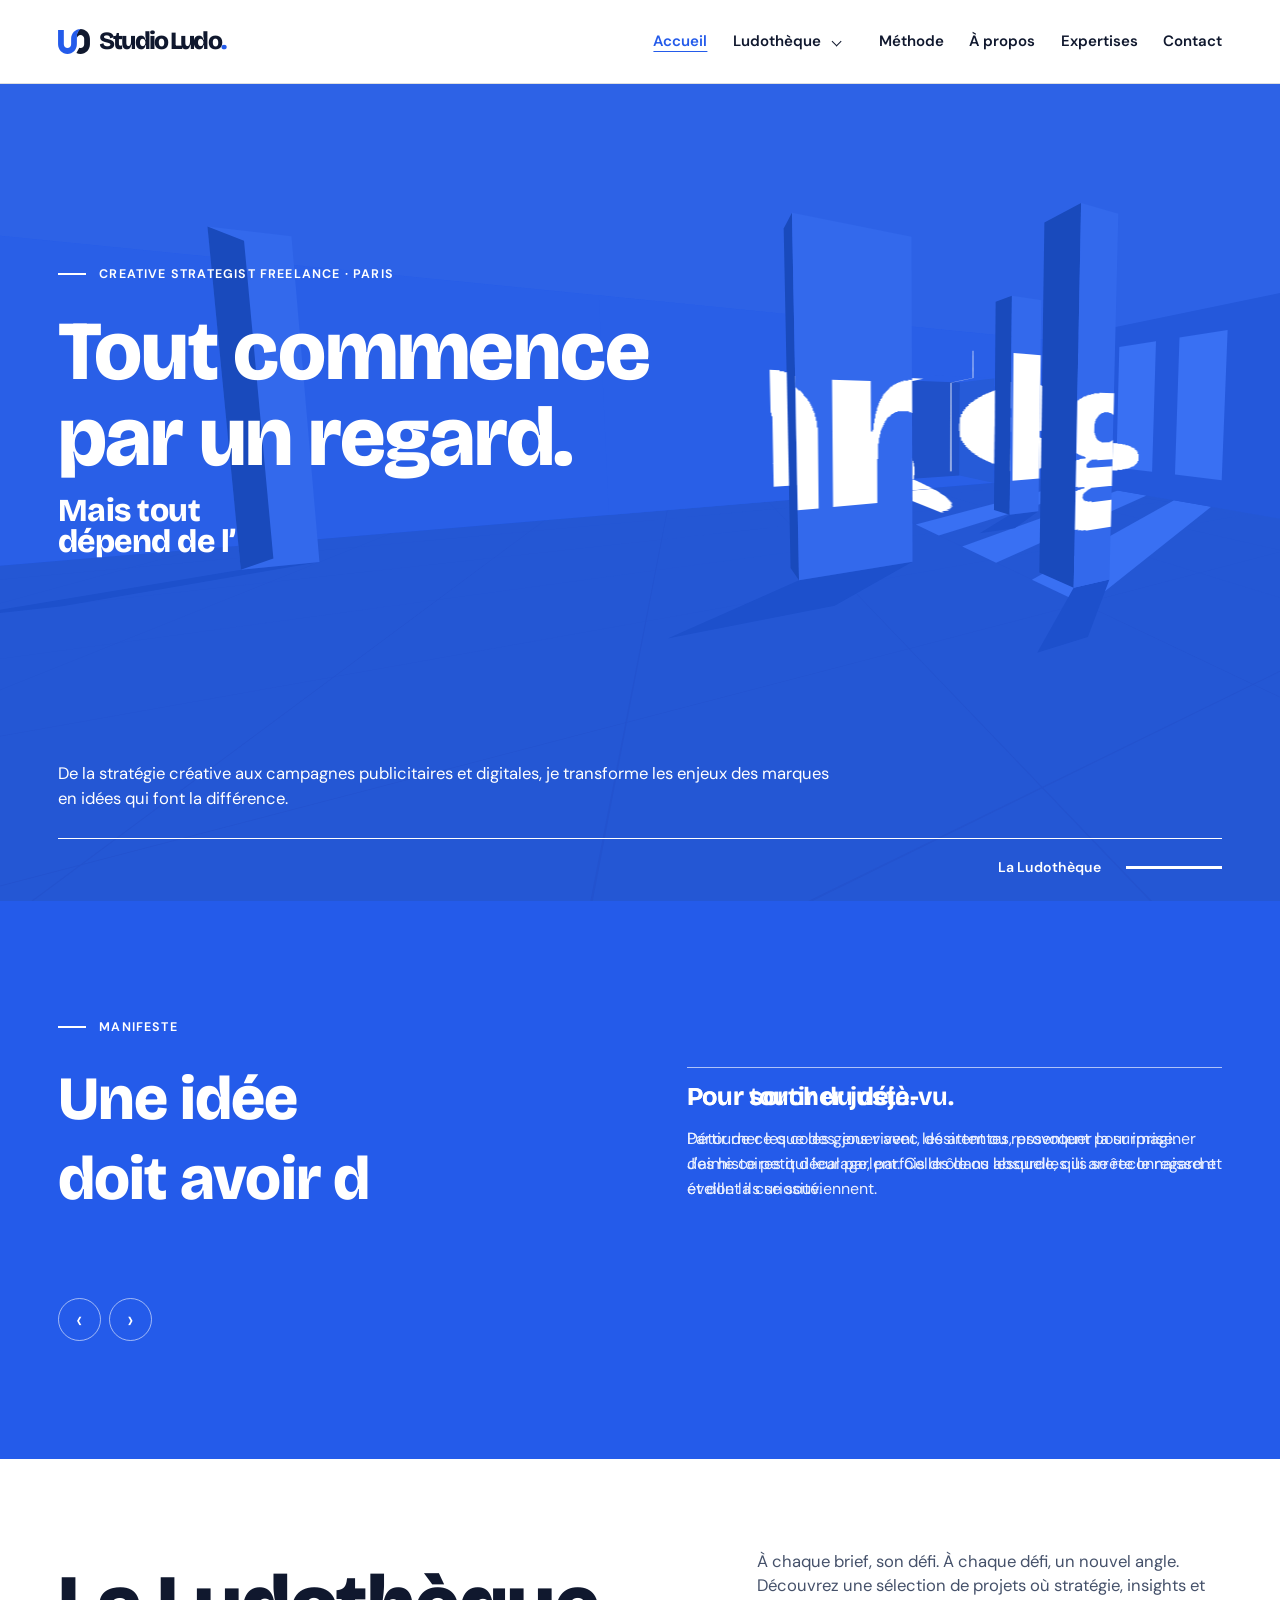
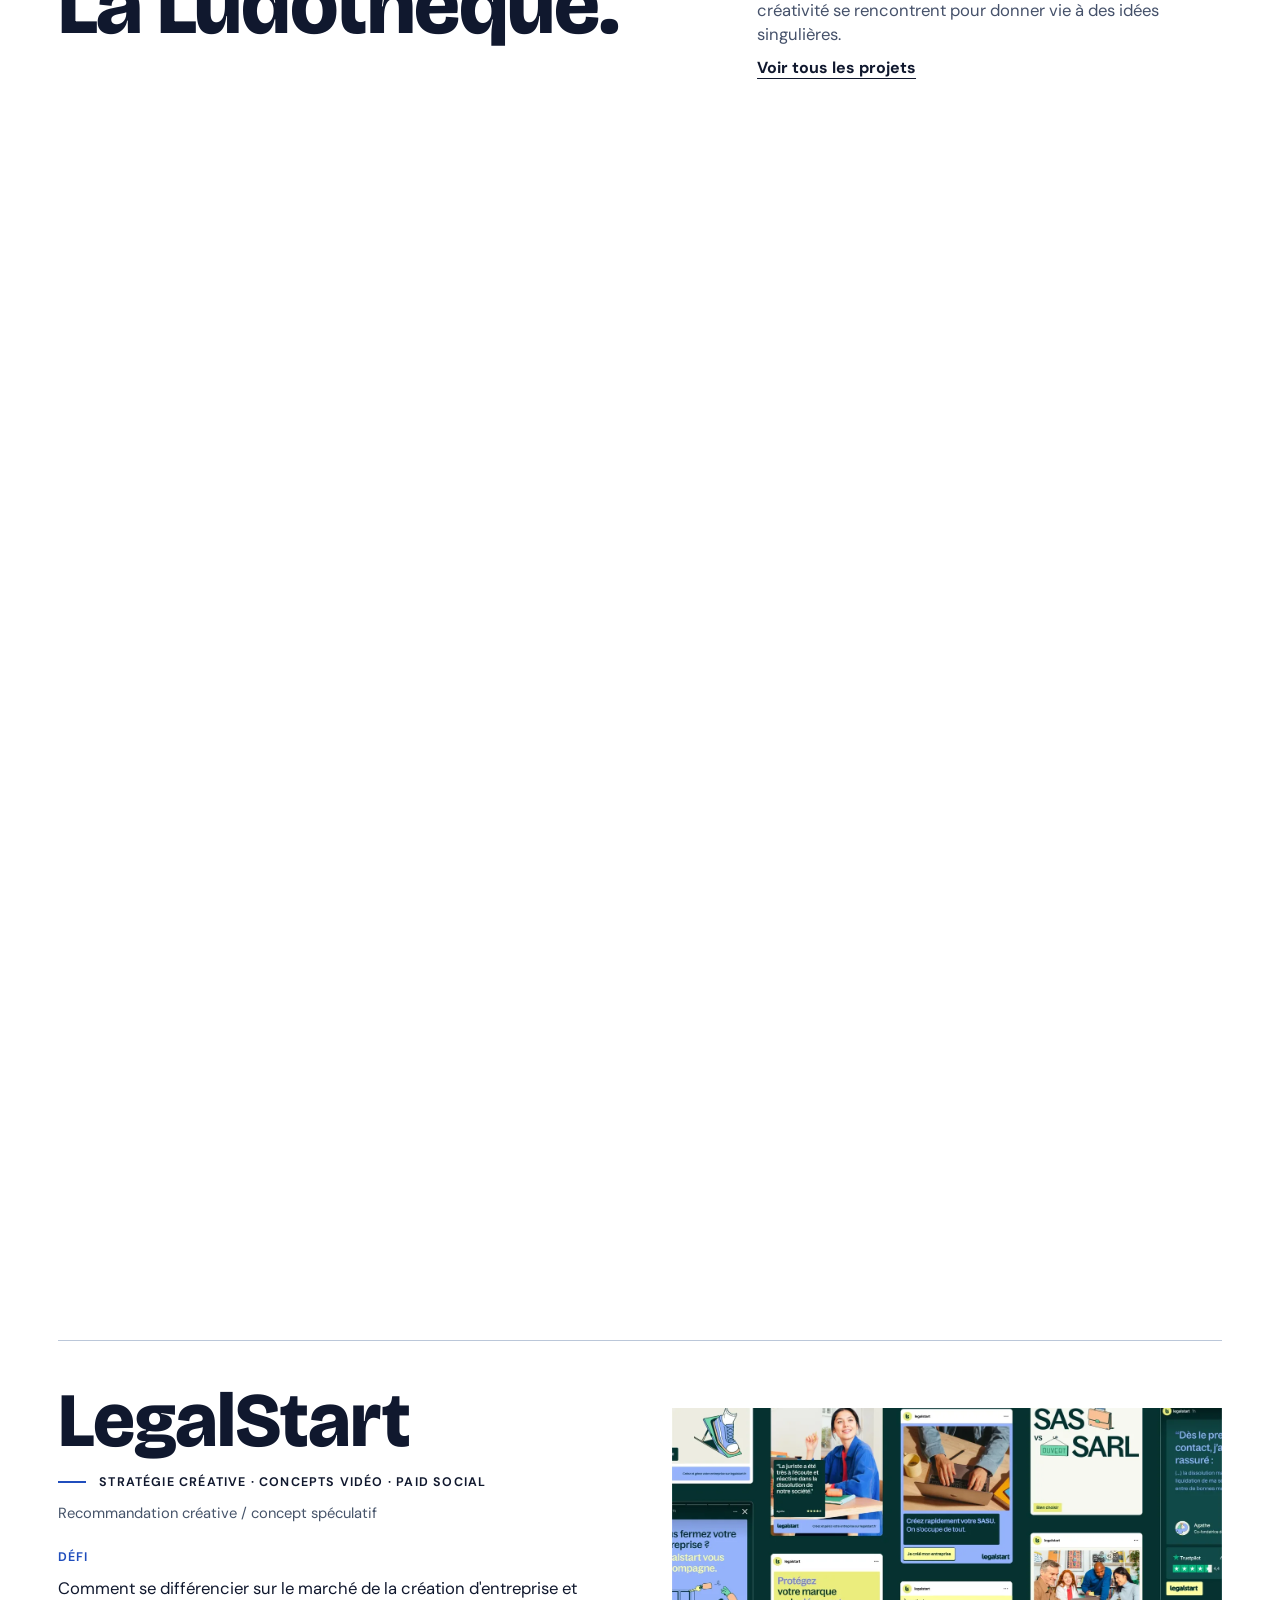
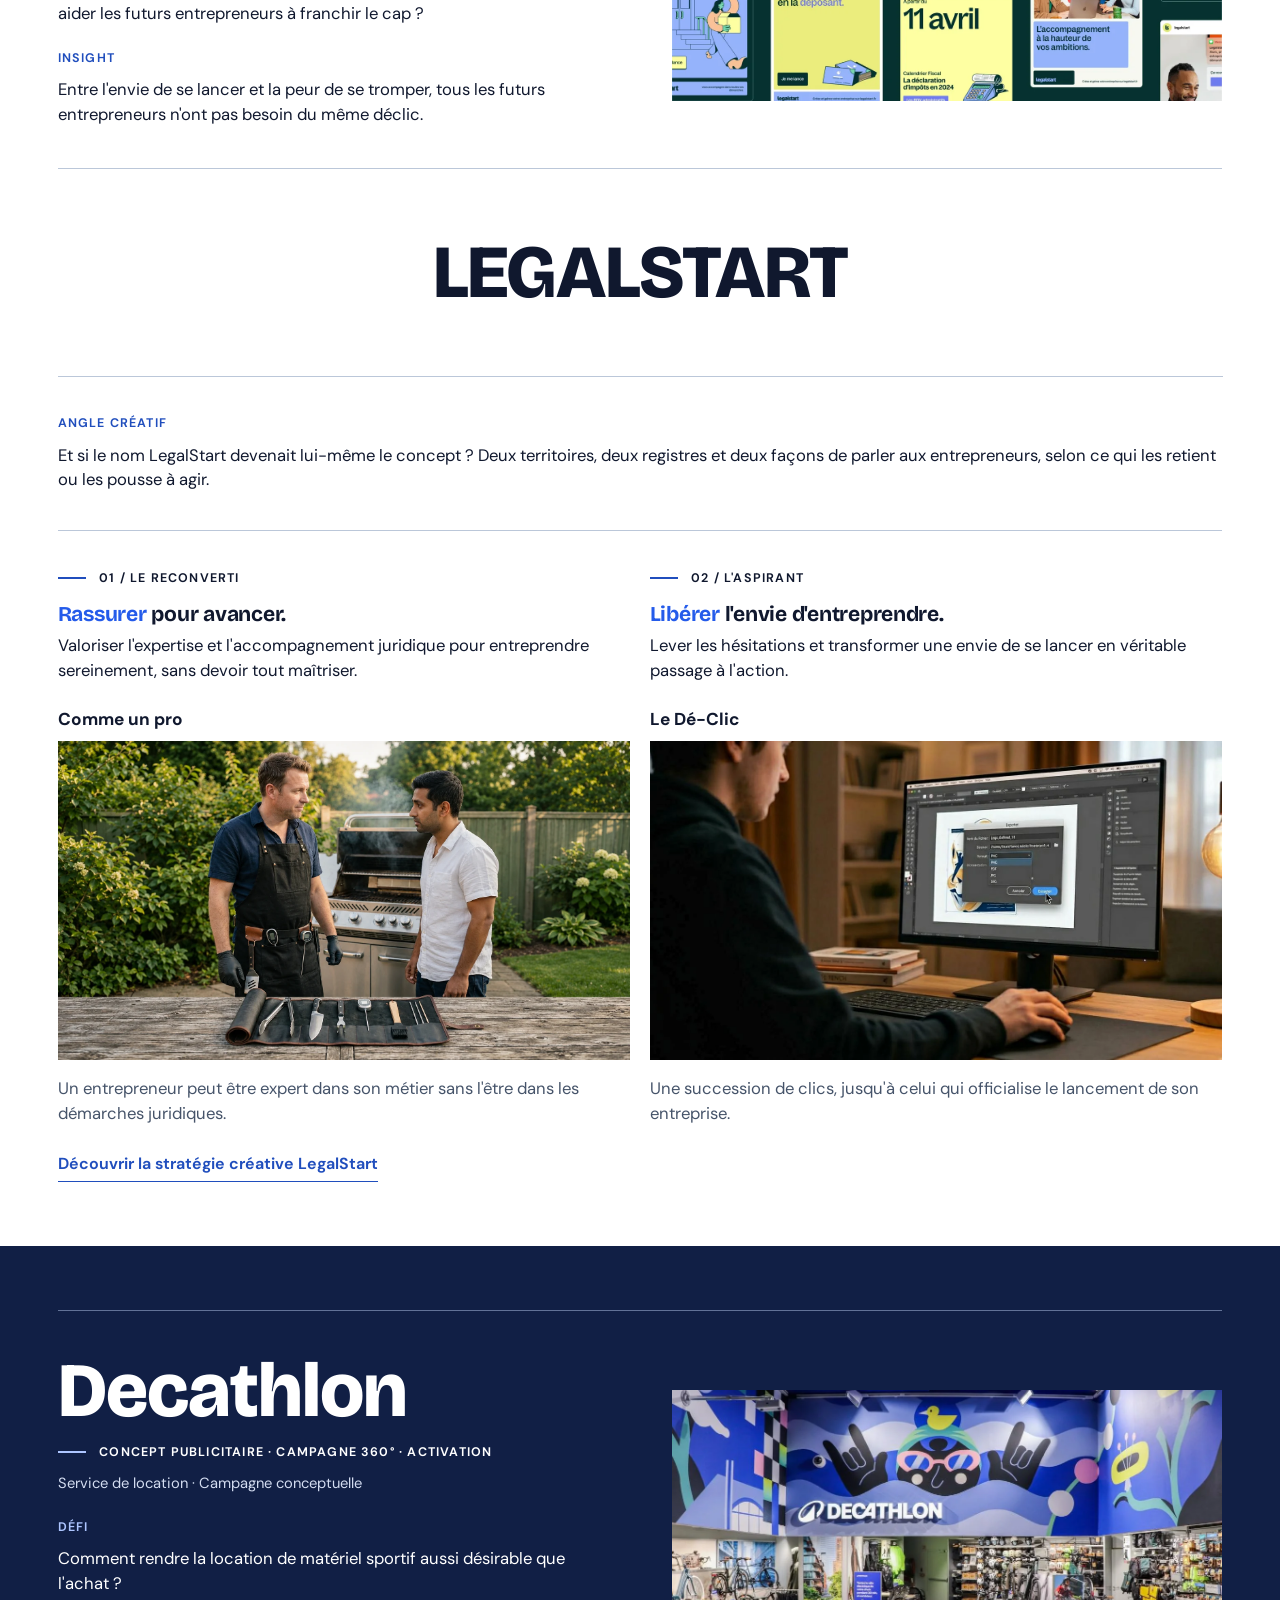
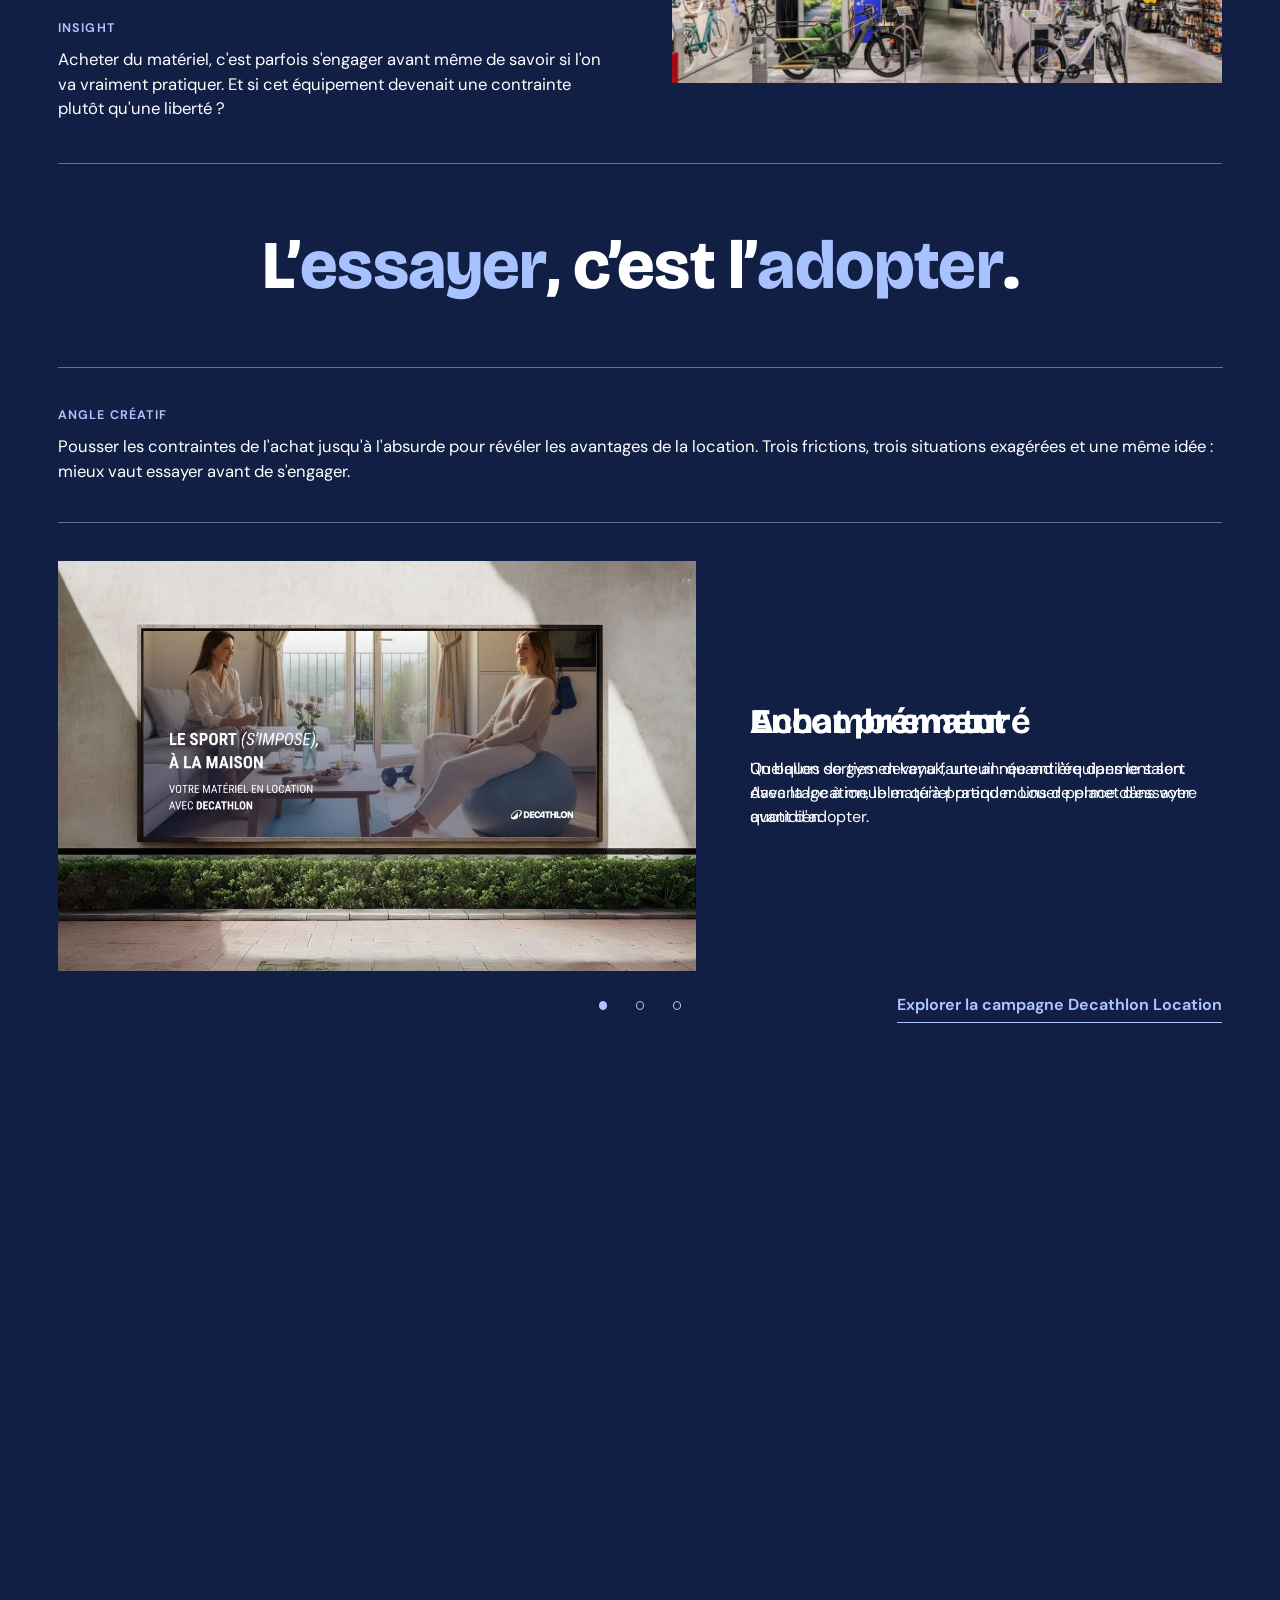
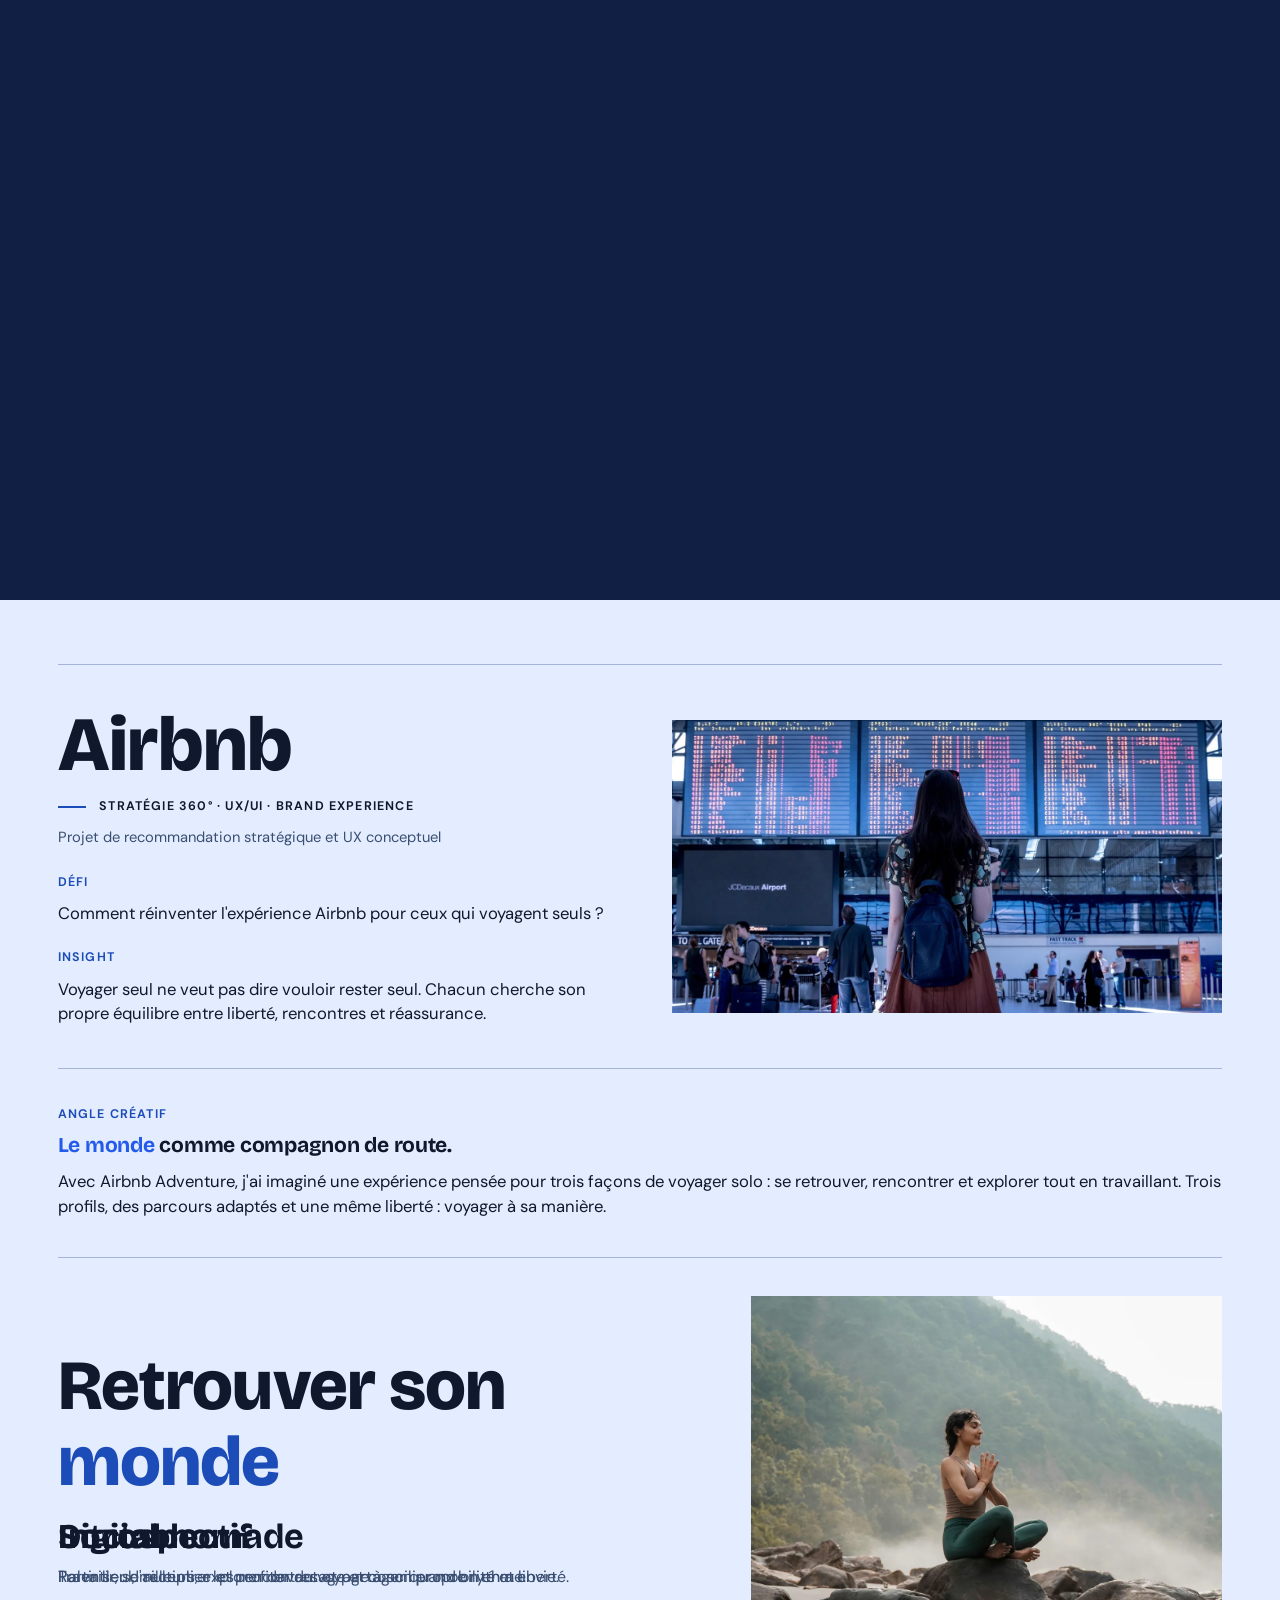
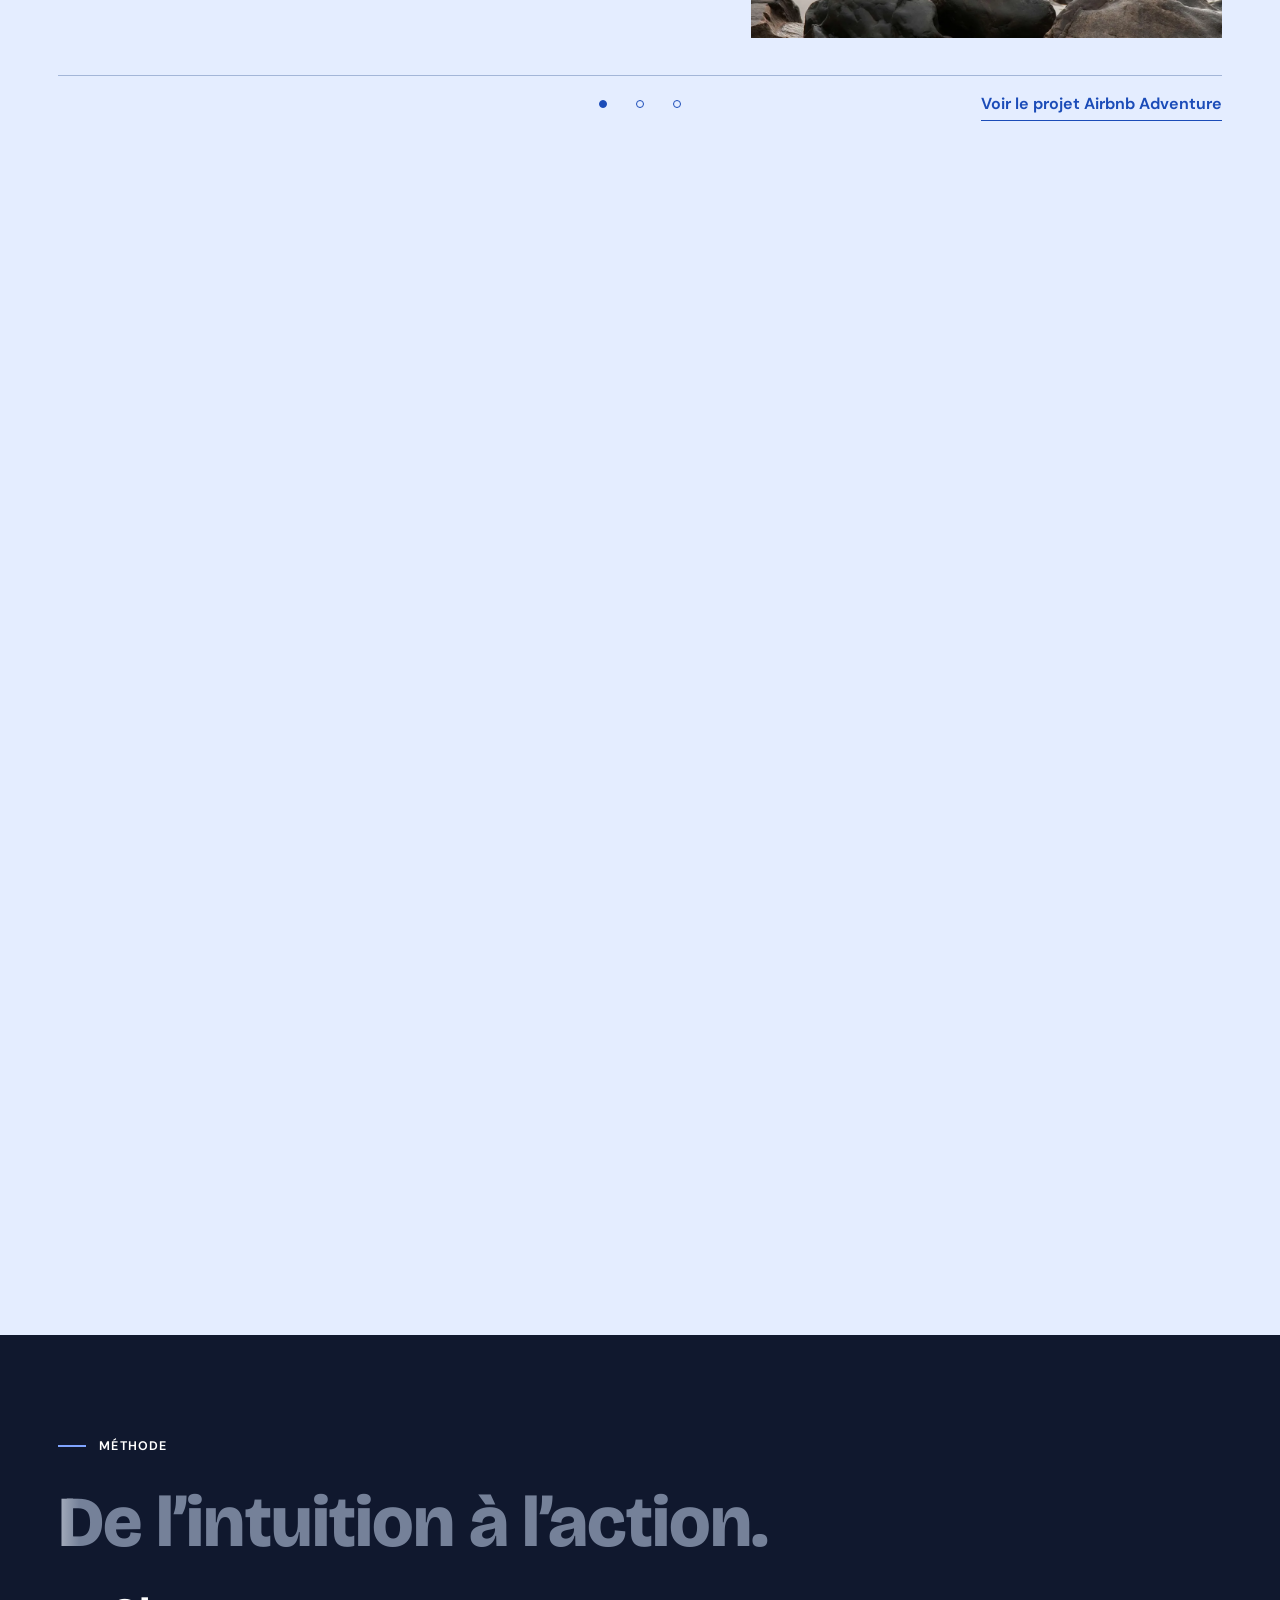
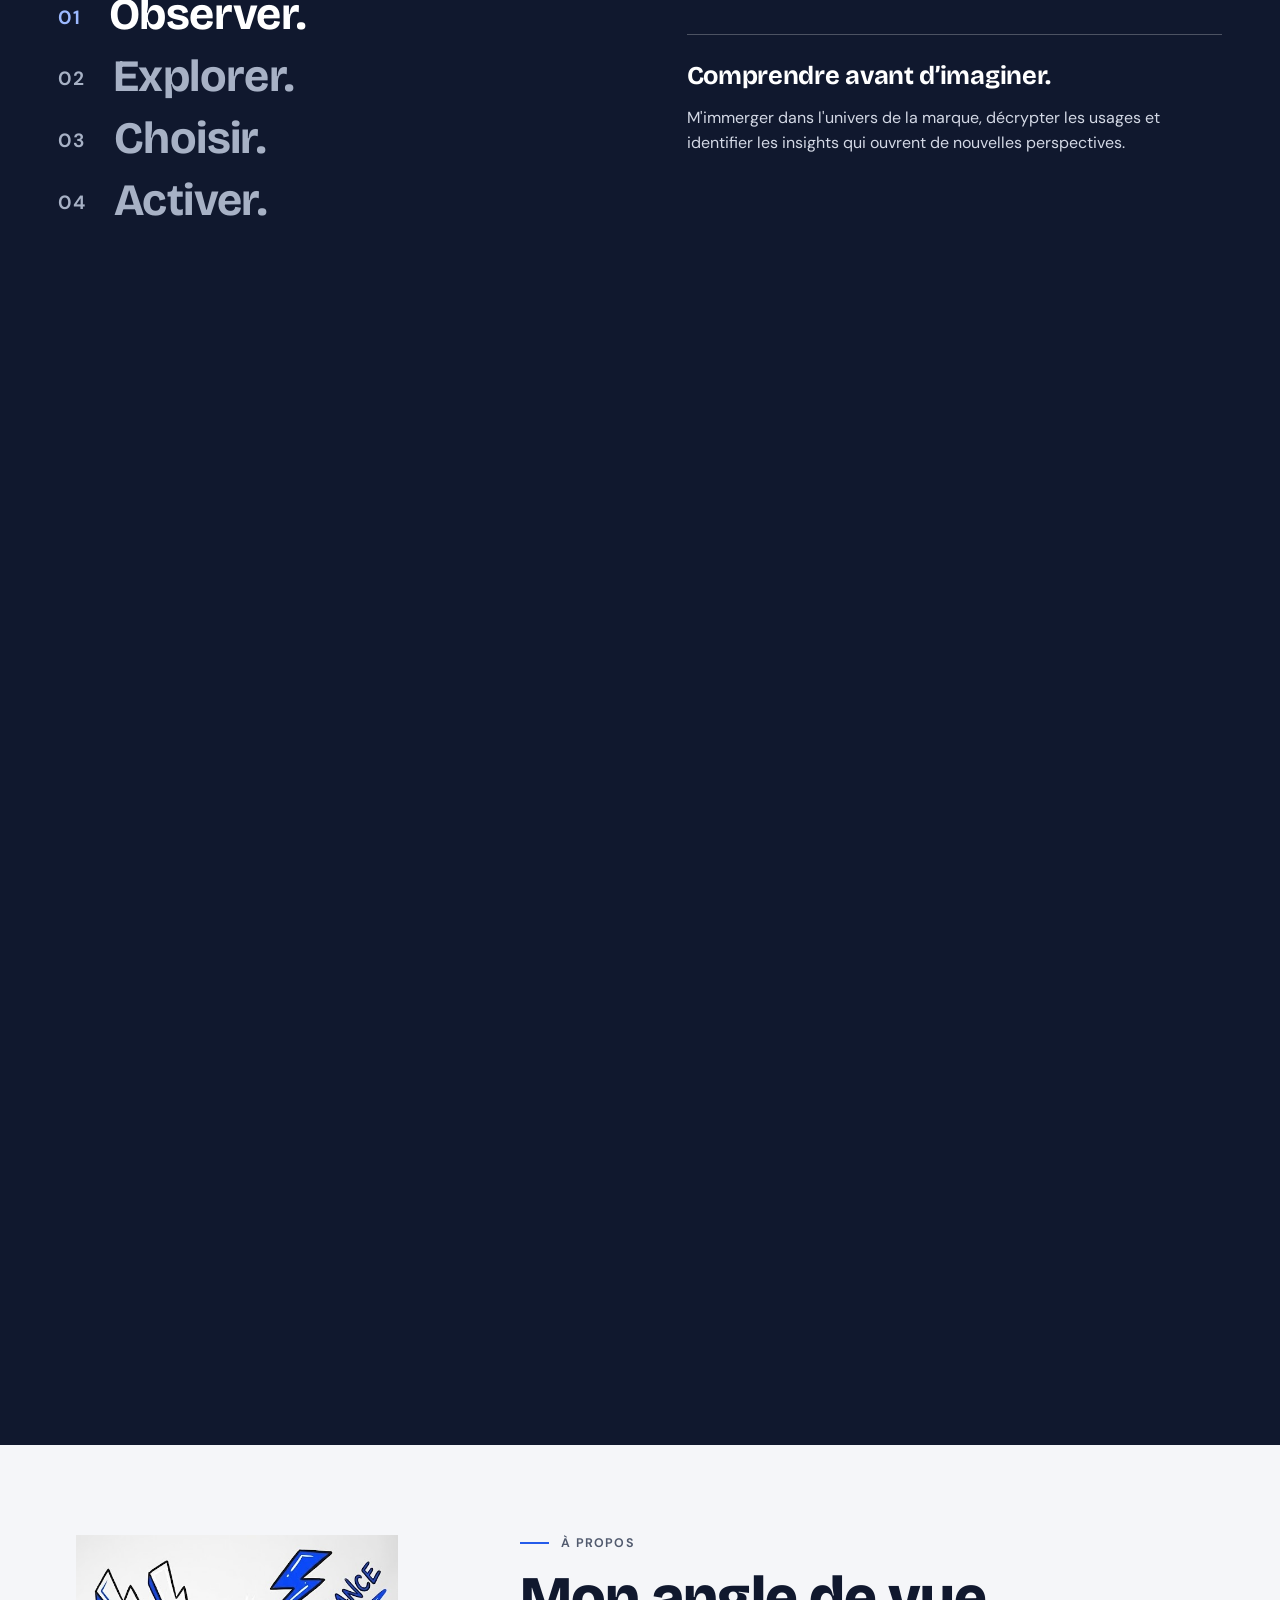
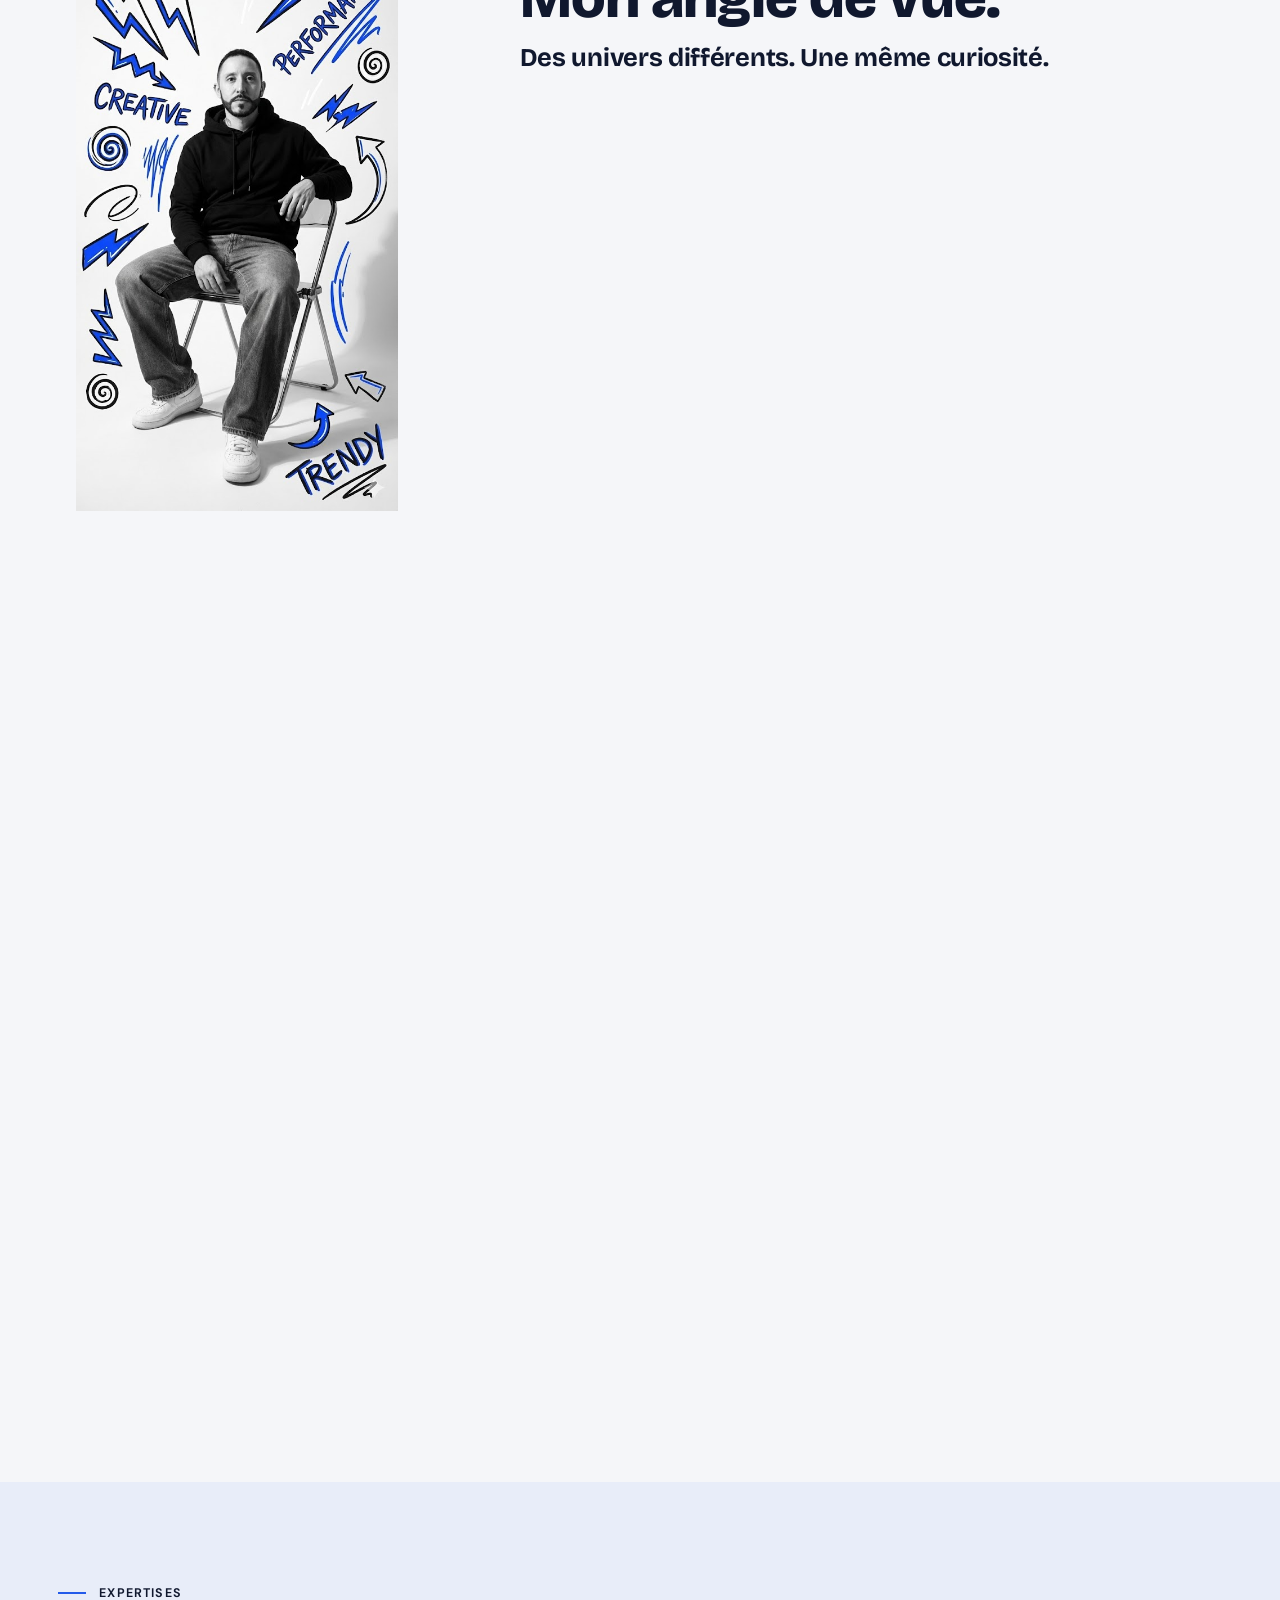
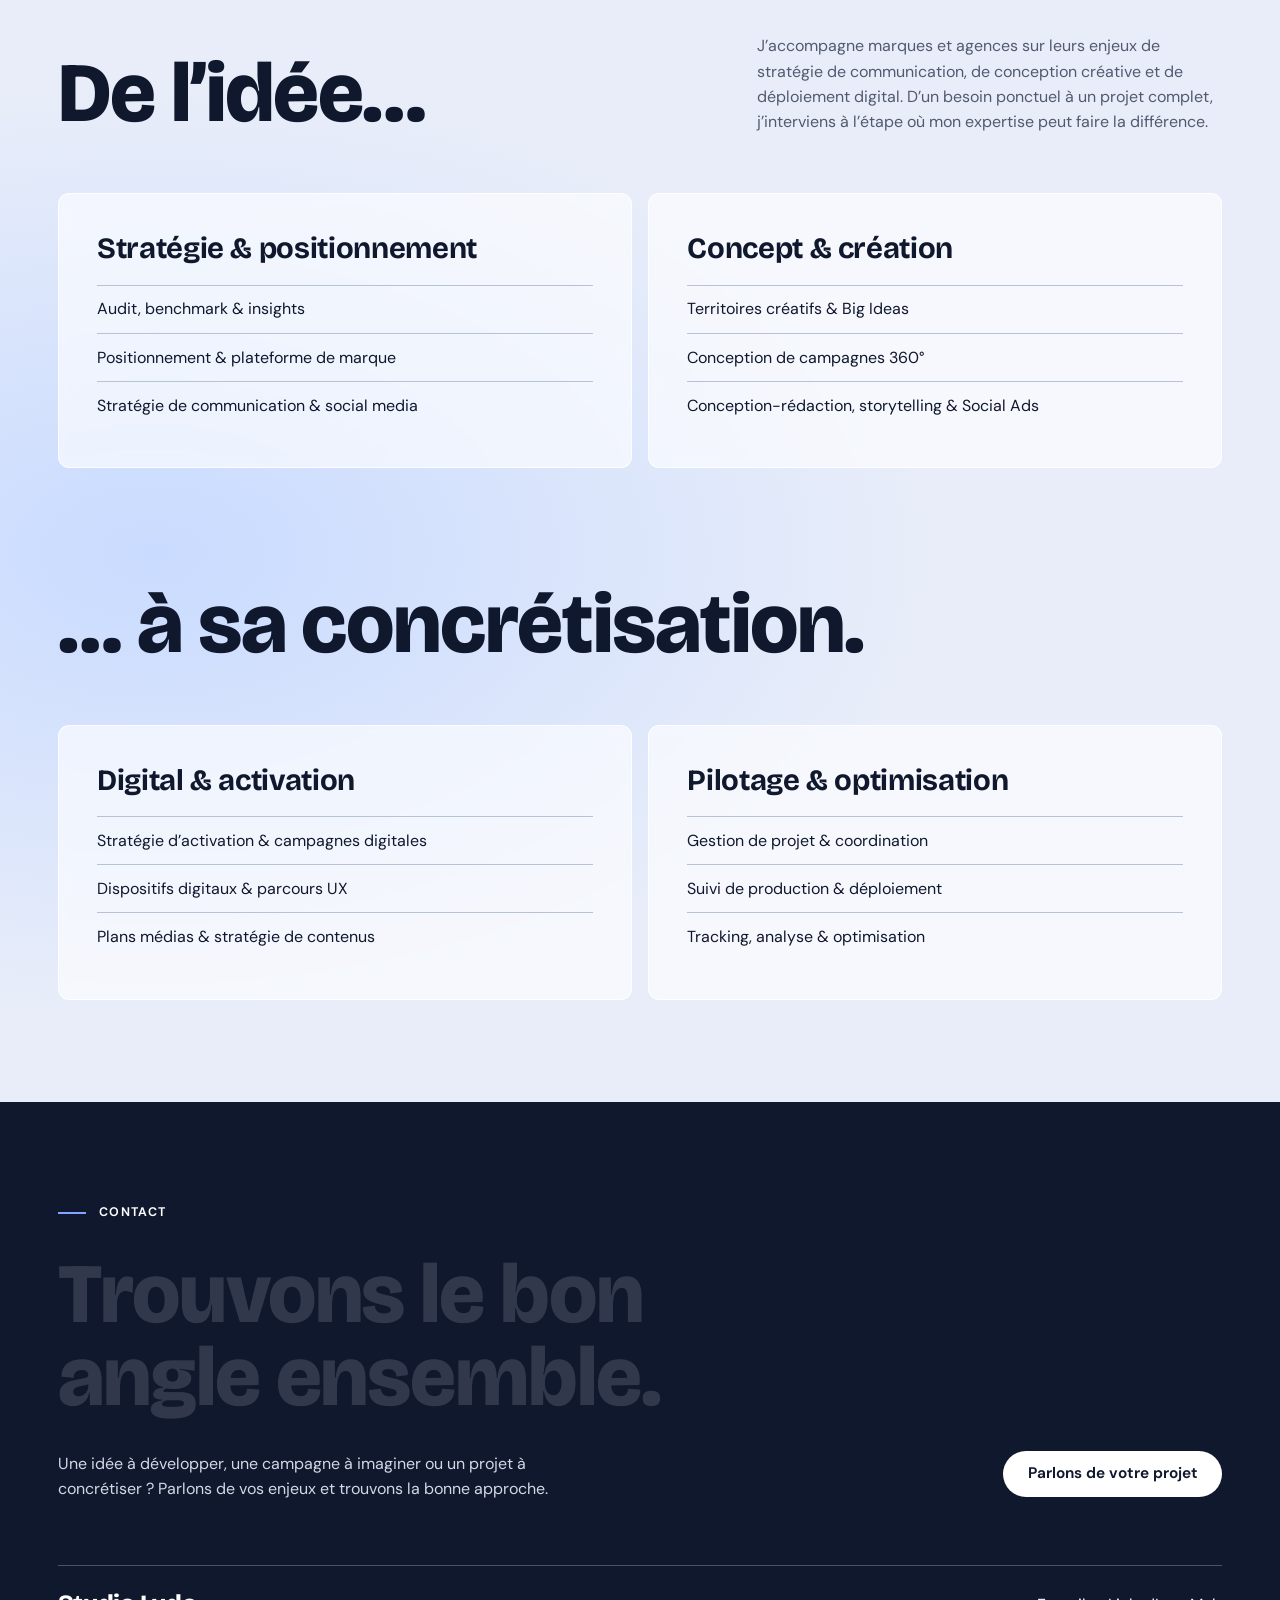
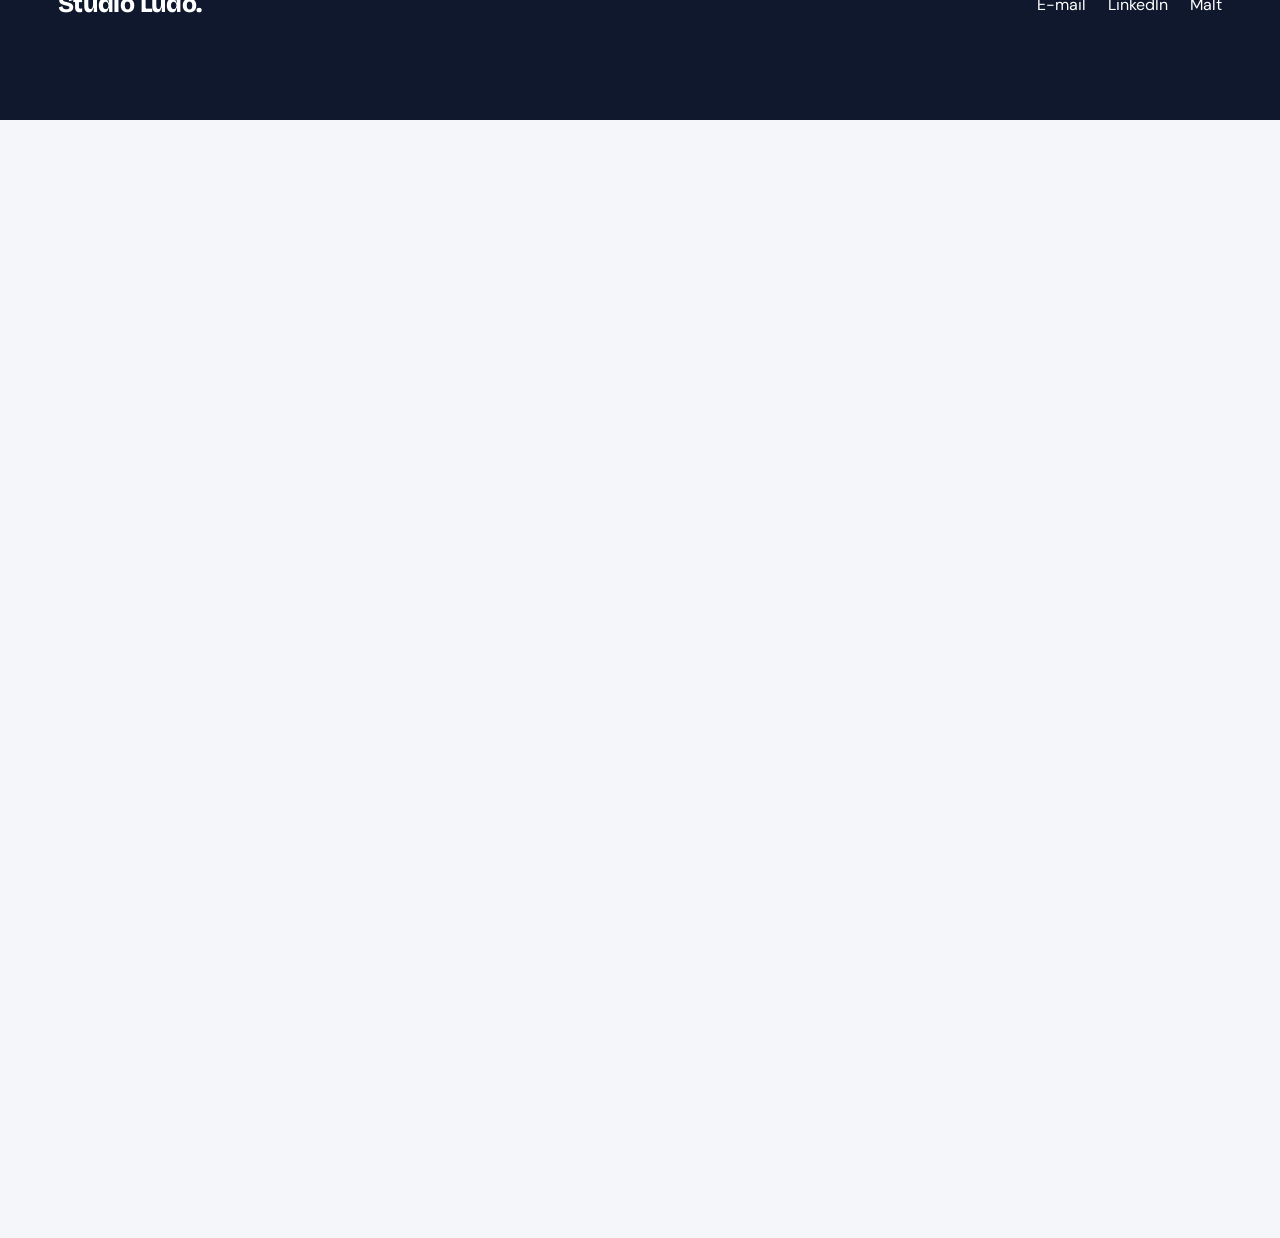
==== commit 58f86f4f: "Update index.html" ====
--- a/index.html
+++ b/index.html
@@ -392,7 +392,7 @@
 body:has(>.portable-case:target)>#main{display:none}
 .portable-case .case-detail-name{font-family:var(--display);font-size:clamp(3rem,7vw,7rem);font-weight:800;letter-spacing:-.04em;line-height:1}
 .hero-architecture{position:absolute;inset:0;width:100%;height:100%;pointer-events:none}.view-sticky>.view-inner{z-index:1}
-</style><link rel="stylesheet" href="https://fonts.googleapis.com/css2?family=Bricolage+Grotesque:opsz,wght@12..96,400..800&amp;family=DM+Sans:wght@400;500;600;700&amp;display=swap" media="print" onload="this.media='all'"><noscript><link rel="stylesheet" href="https://fonts.googleapis.com/css2?family=Bricolage+Grotesque:wght@700;800&amp;family=DM+Sans:wght@400;600&amp;display=swap"></noscript><style>.section-intro .catalog-cta{grid-column:2;justify-self:start;color:inherit;font-weight:700;text-decoration:underline;text-underline-offset:.3em}@media(max-width:800px){.section-intro .catalog-cta{grid-column:1/-1}}</style></head><body class="sl"><a class="skip" href="#main">Aller au contenu</a><header class="mast"><div class="wrap mast-inner"><a class="brand" href="#hero" aria-label="Studio Ludo, accueil"><img src="[data-uri]" width="34" height="28" alt="">Studio Ludo<span>.</span></a><nav aria-label="Navigation principale"><a href="ludotheque.html">Ludothèque</a><a href="#methode">Méthode</a><a href="#apropos">À propos</a><a href="#expertises">Expertises</a></nav><a class="contact-link" href="#contact">Contact</a><details class="menu"><summary>Menu</summary><nav aria-label="Navigation mobile"><a href="ludotheque.html">Ludothèque</a><a href="#methode">Méthode</a><a href="#apropos">À propos</a><a href="#expertises">Expertises</a><a href="#contact">Contact</a></nav></details></div></header><main id="main"><section class="view-journey" id="hero" aria-labelledby="hero-title"><div class="view-sticky"><div class="wrap view-inner"><div class="view-body"><div class="view-copy"><p class="label">Creative Strategist freelance · Paris</p><div class="hero-lines"><h1 id="hero-title" class="opening-line" aria-label="Tout commence par un regard.">Tout commence <br>par un <em>regard.</em></h1><p class="alignment-line">Mais tout <br>dépend de l’<i class="angle-anchor" aria-hidden="true"></i><span class="sr">angle.</span></p></div></div><div class="floor-art" aria-hidden="true"><svg xmlns="http://www.w3.org/2000/svg" viewbox="-18 0 856 410" aria-hidden="true"><text x="10" y="273" textlength="780" lengthadjust="spacingAndGlyphs" font-family="Bricolage Grotesque,Arial,sans-serif" font-size="250" font-weight="800" letter-spacing="-4" fill="currentColor">angle.</text></svg></div></div><p class="hero-conclusion">De la stratégie créative aux campagnes publicitaires et digitales, je transforme les enjeux des marques en idées qui font la différence.</p><div class="view-rail"><div class="scroll-guidance"><span class="wheel" aria-hidden="true"></span><span>Défiler pour changer de point de vue</span></div><a href="#projets">La Ludothèque</a><div class="view-meter" aria-hidden="true"><i></i></div></div></div></div></section><section id="manifeste" class="section manifest" data-chapters><div class="wrap chapter-pin"><p class="label">Manifeste</p><div class="narrative"><div><h2><span>Une idée</span><span class="static-may"> peut</span><span class="typed" aria-hidden="true"></span></h2><div class="chapter-controls" role="group" aria-label="Parcourir le manifeste"><button type="button" aria-label="Passage précédent">‹</button><button type="button" aria-label="Passage suivant">›</button></div></div><div class="chapter-copy"><article class="manifest-entry" id="manifest-1"><h3>surprendre</h3><h4>Pour sortir du déjà-vu.</h4><p>Détourner les codes, jouer avec les attentes, provoquer la surprise. J'aime ce petit décalage, parfois drôle ou absurde, qui arrête le regard et éveille la curiosité.</p></article><article class="manifest-entry" id="manifest-2"><h3>questionner</h3><h4>Pour faire bouger les lignes.</h4><p>Remettre en question les évidences, chercher les contradictions et explorer d'autres perspectives. Parce que les idées intéressantes naissent souvent là où l'on cesse de tenir les choses pour acquises.</p></article><article class="manifest-entry" id="manifest-3"><h3>émouvoir</h3><h4>Pour toucher juste.</h4><p>Partir de ce que les gens vivent, désirent ou ressentent pour imaginer des histoires qui leur parlent. Celles dans lesquelles ils se reconnaissent et dont ils se souviennent.</p></article><article class="manifest-entry finale"><h3>Une idée doit avoir du sens.</h3><h4>Pour servir une intention.</h4><p>Surprendre, questionner ou émouvoir n'est jamais une fin en soi. Une idée doit avant tout répondre à un enjeu, parler aux bonnes personnes et provoquer quelque chose d'utile.</p></article></div></div></div></section><section class="section projects" id="projets" aria-labelledby="projects-title"><div class="wrap section-intro"><h2 id="projects-title">La Ludothèque.</h2><p>À chaque brief, son défi. À chaque défi, un nouvel angle. Découvrez une sélection de projets où stratégie, insights et créativité se rencontrent pour donner vie à des idées singulières.</p><a href="ludotheque.html" class="catalog-cta">Voir tous les projets</a></div><article class="case case-0"><div class="wrap"><div class="case-context"><div><div class="case-head"><h3>LegalStart</h3><p class="label">Stratégie créative · Concepts vidéo · Paid Social</p><p class="status">Recommandation créative / concept spéculatif</p></div><dl class="strategy"><div><dt>Défi</dt><dd>Comment se différencier sur le marché de la création d'entreprise et aider les futurs entrepreneurs à franchir le cap ?</dd></div><div><dt>Insight</dt><dd>Entre l'envie de se lancer et la peur de se tromper, tous les futurs entrepreneurs n'ont pas besoin du même déclic.</dd></div></dl></div><img src="images/2.webp" alt="Exemples de communication de la marque LegalStart" class="context-image" width="1440" height="900" loading="lazy" decoding="async"></div><div class="concept-beat" data-concept="legal"><div class="legal-words" aria-label="LEGAL rassure. START libère."><span>LEGAL<small>rassure</small></span><span>START<small>libère</small></span></div></div><div class="angle-block"><h4>Angle créatif</h4><p>Et si le nom LegalStart devenait lui-même le concept ? Deux territoires, deux registres et deux façons de parler aux entrepreneurs, selon ce qui les retient ou les pousse à agir.</p></div><div class="gallery territories"><figure><div class="territory-copy"><p class="label">01 / Le reconverti</p><h4><span class="idea-accent">Rassurer</span> pour avancer.</h4><p>Valoriser l'expertise et l'accompagnement juridique pour entreprendre sereinement, sans devoir tout maîtriser.</p></div><strong class="example-title">Comme un pro</strong><img src="[data-uri]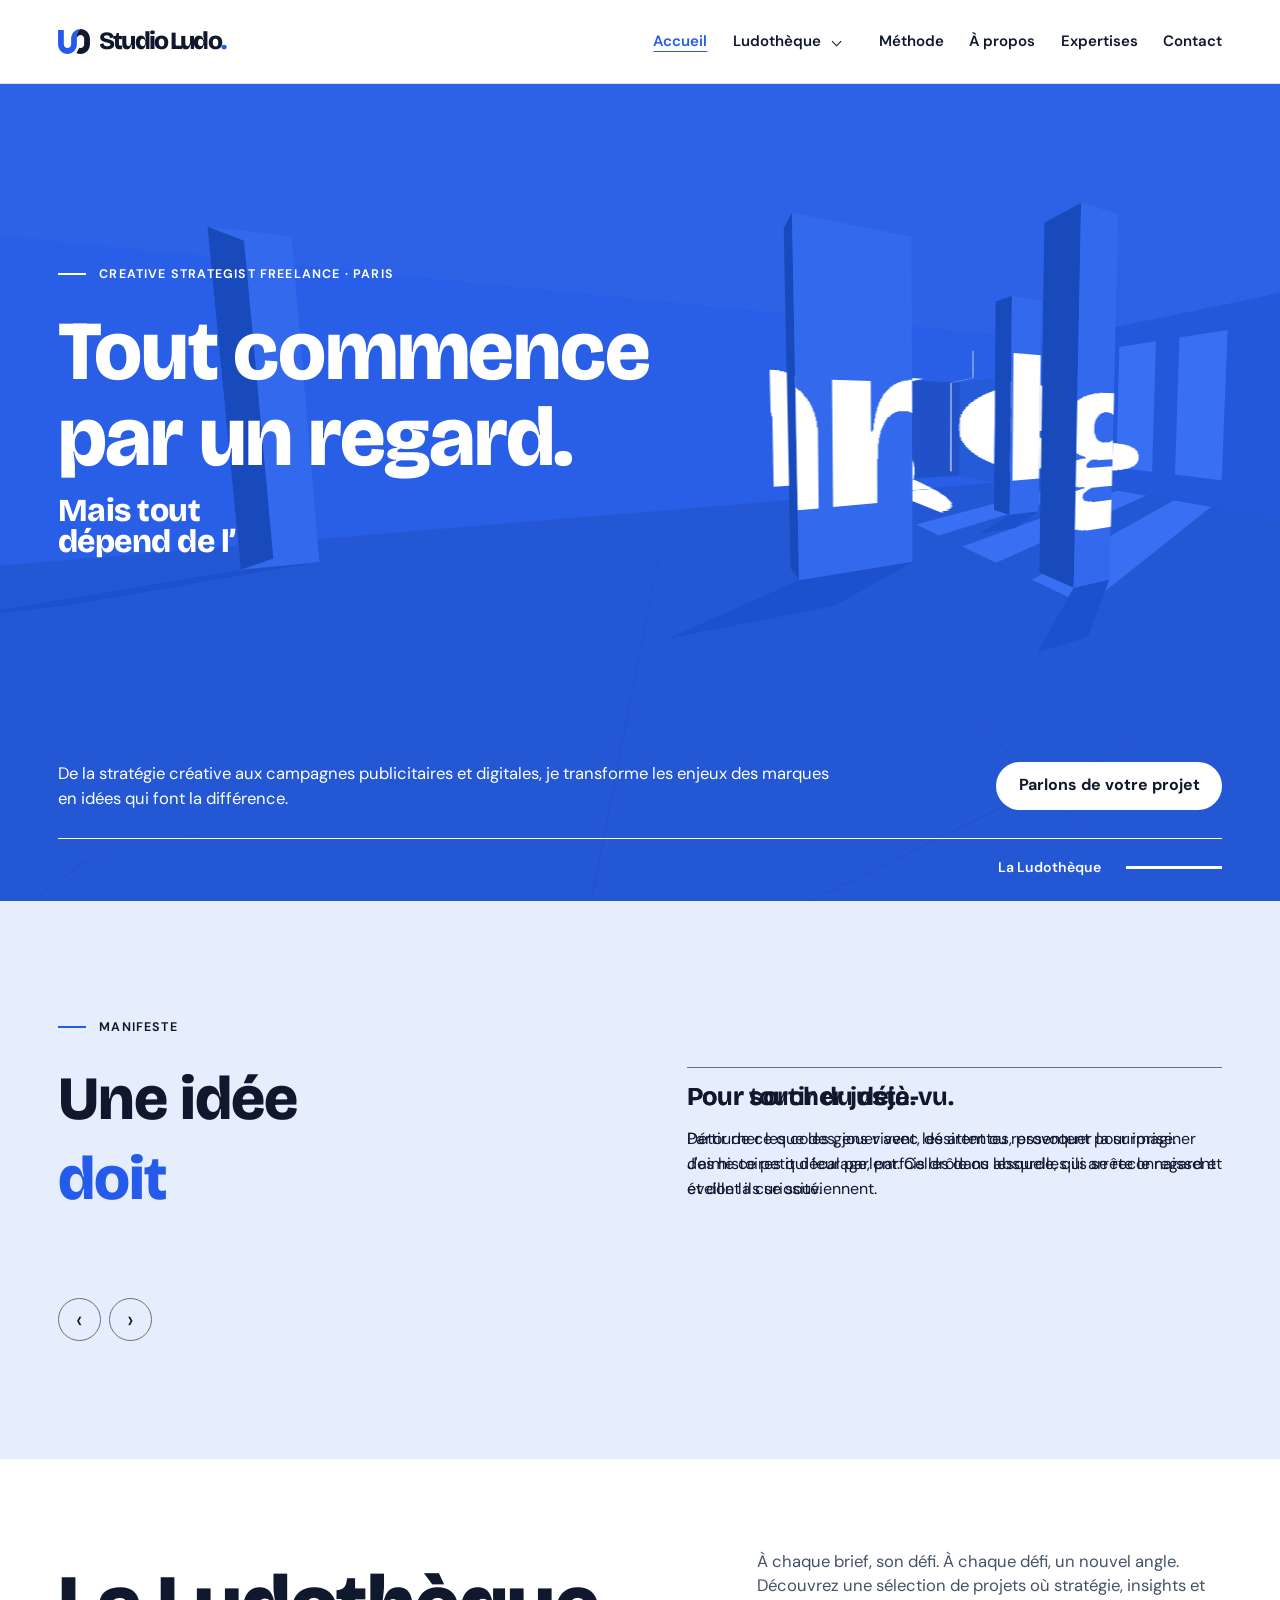
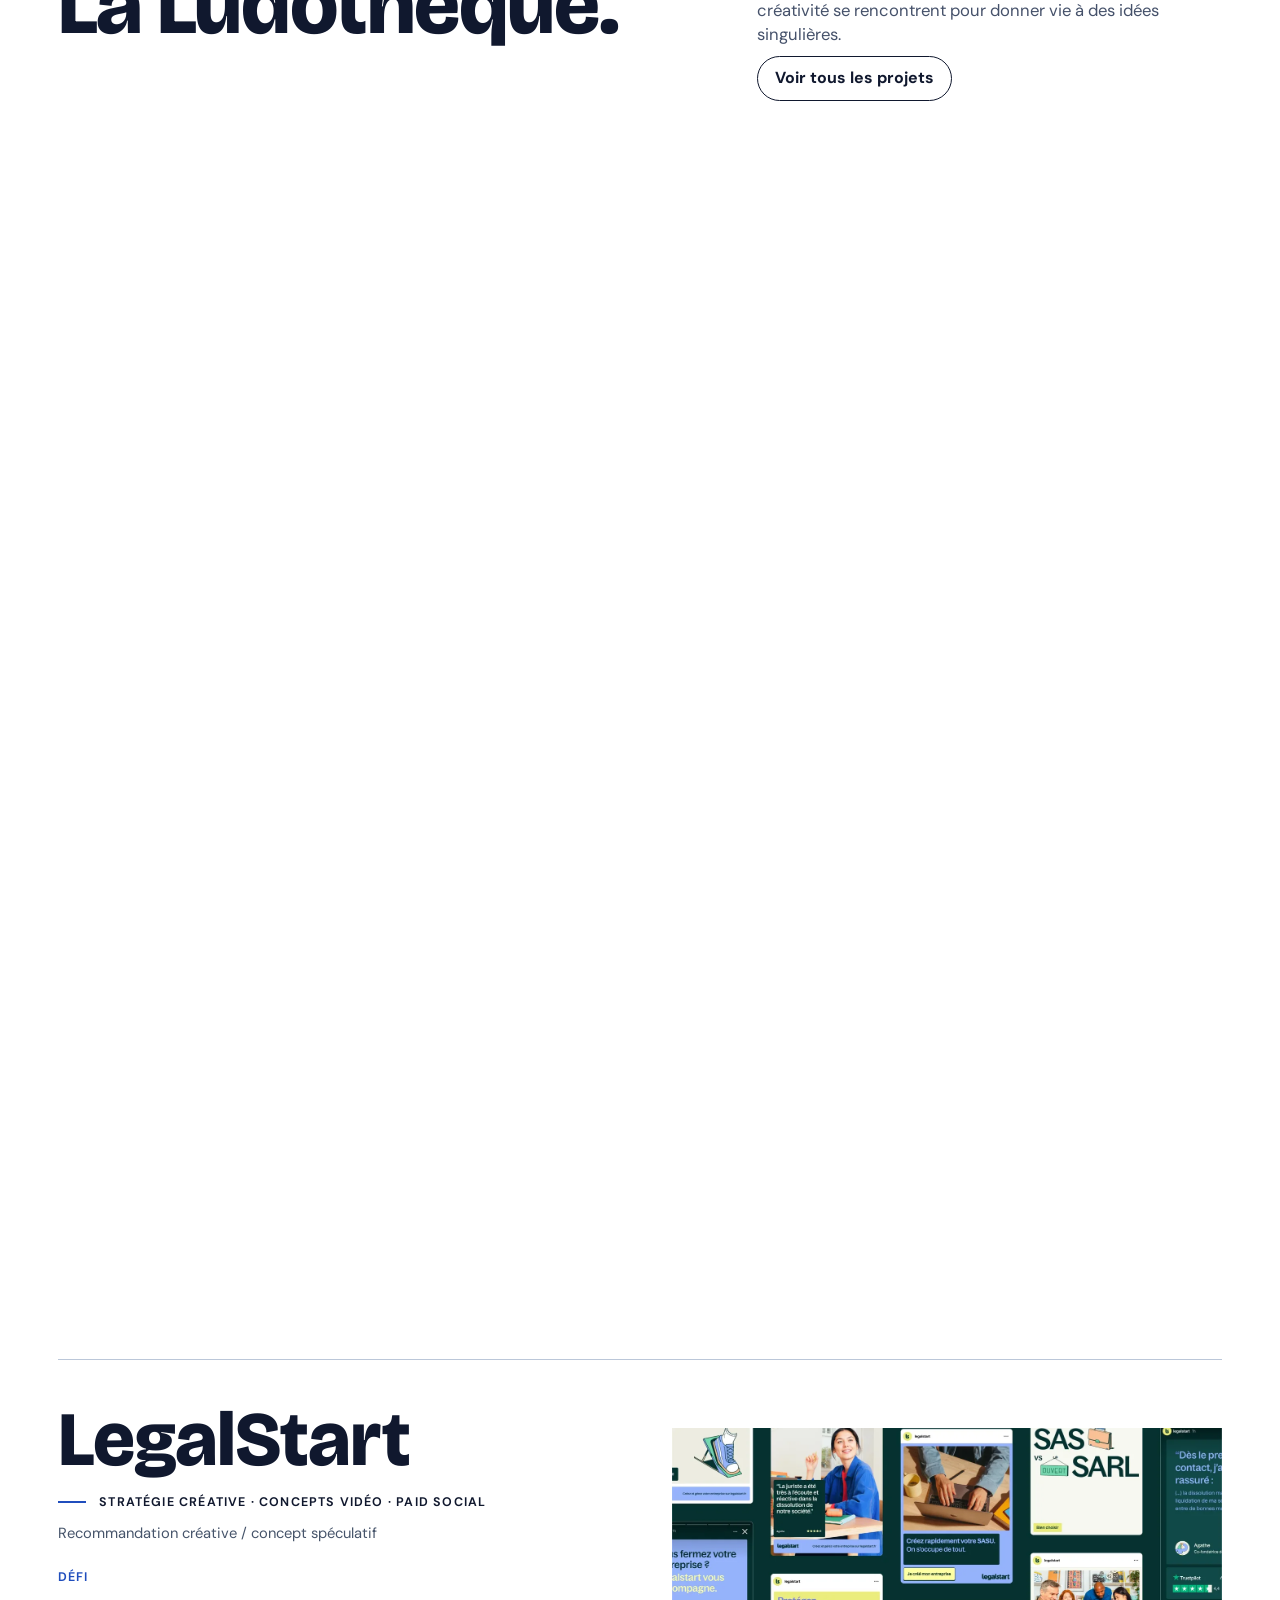
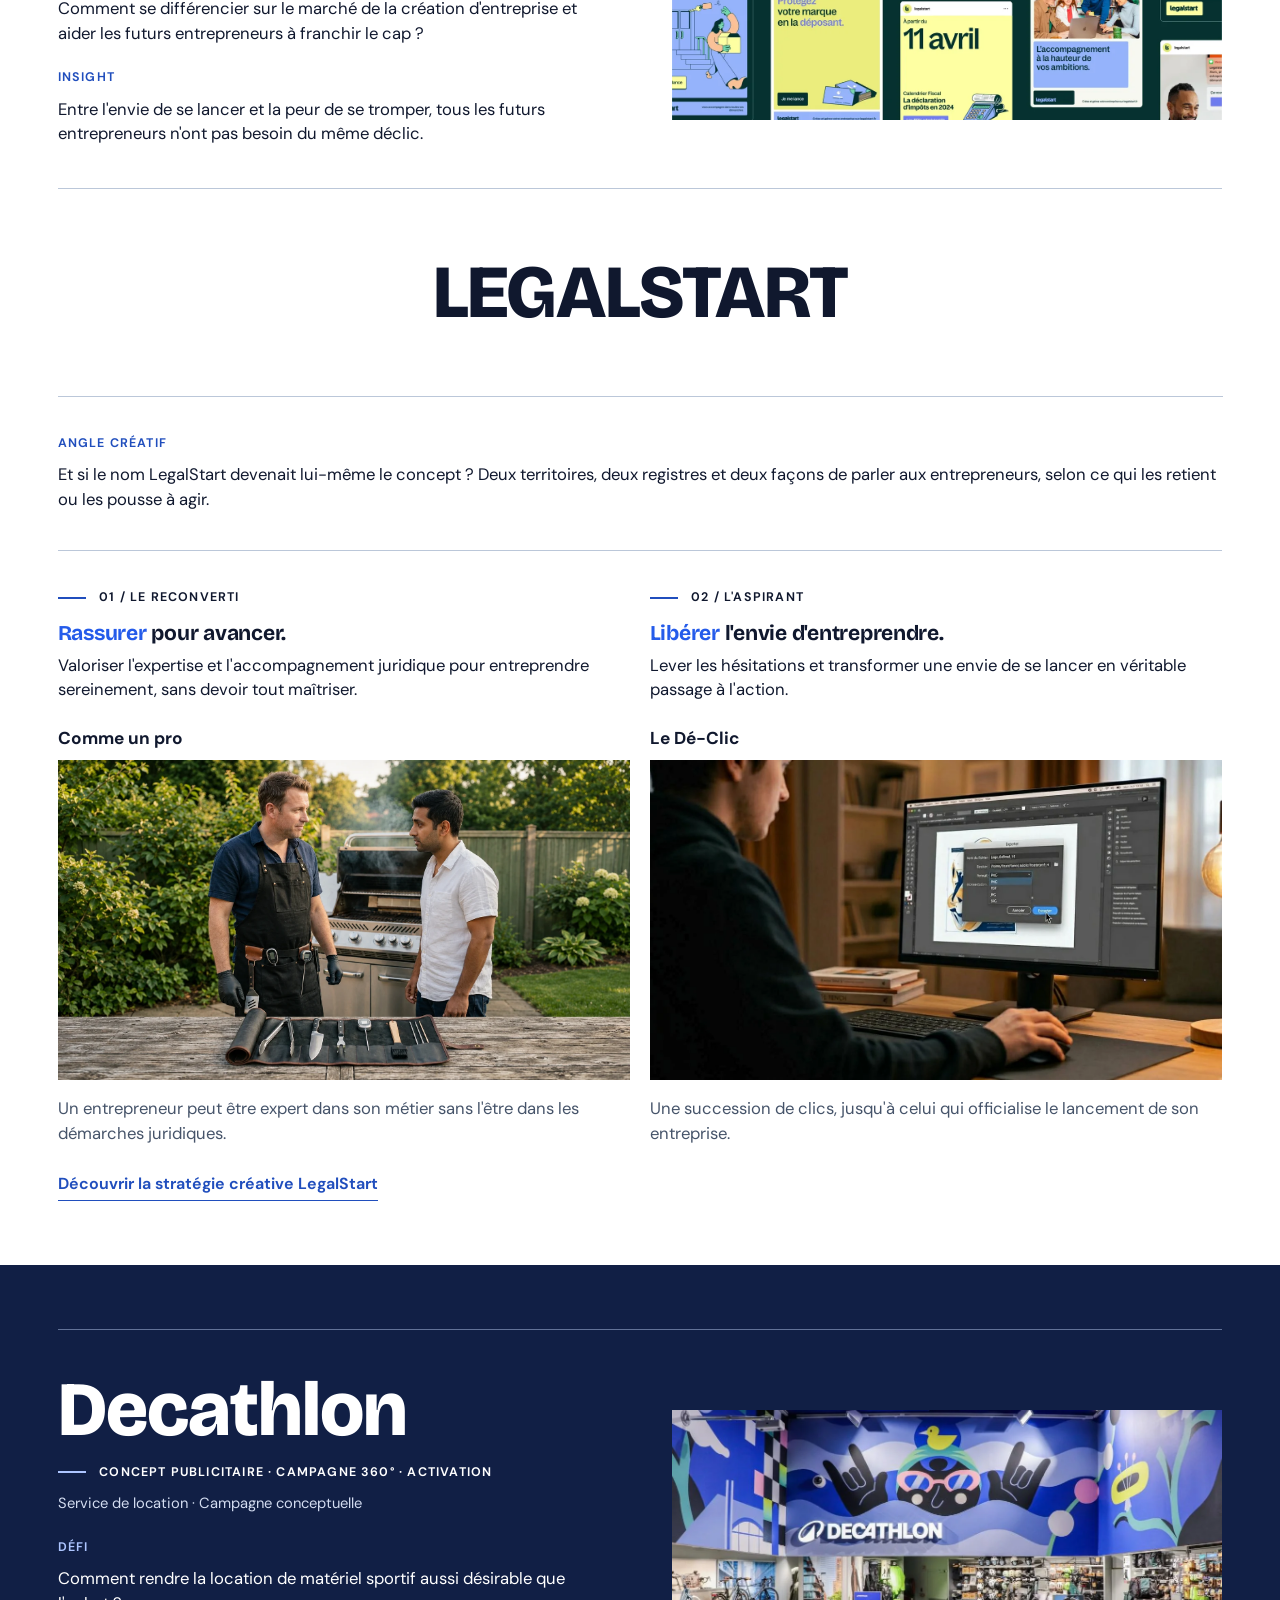
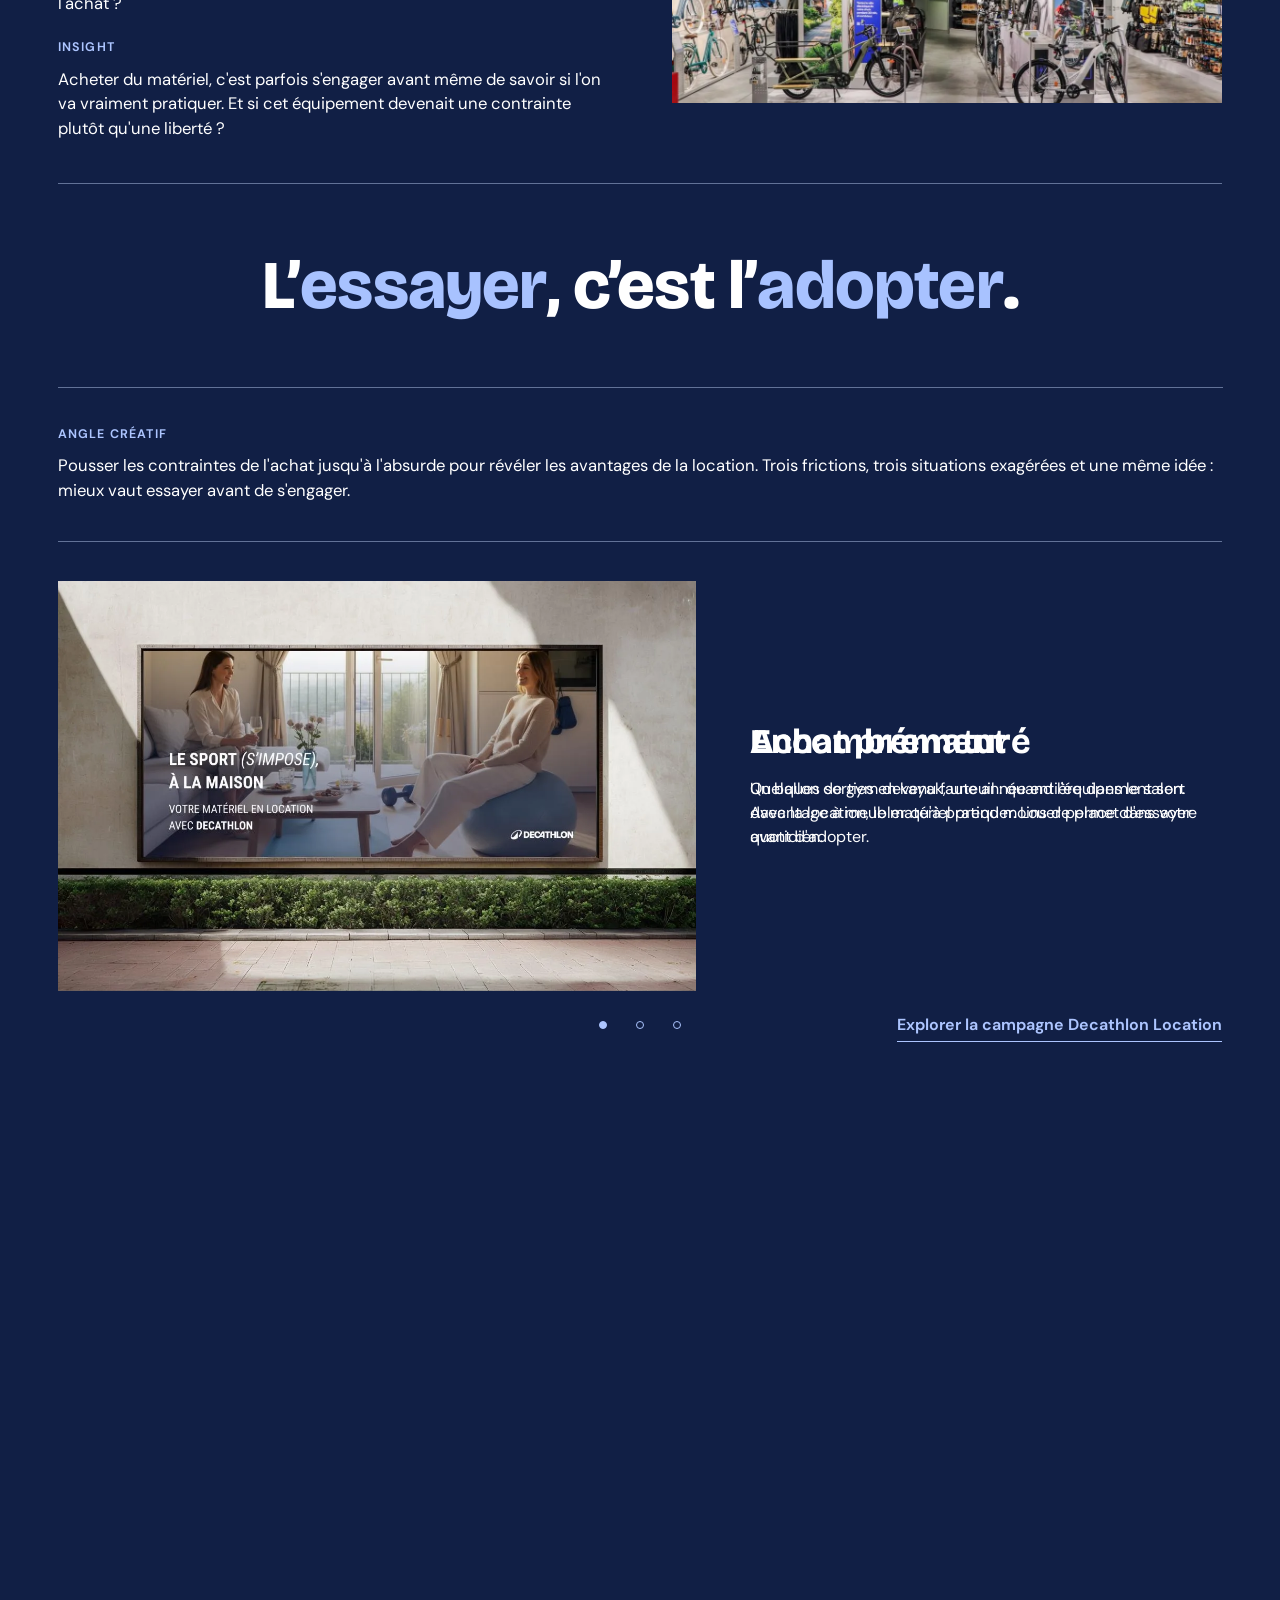
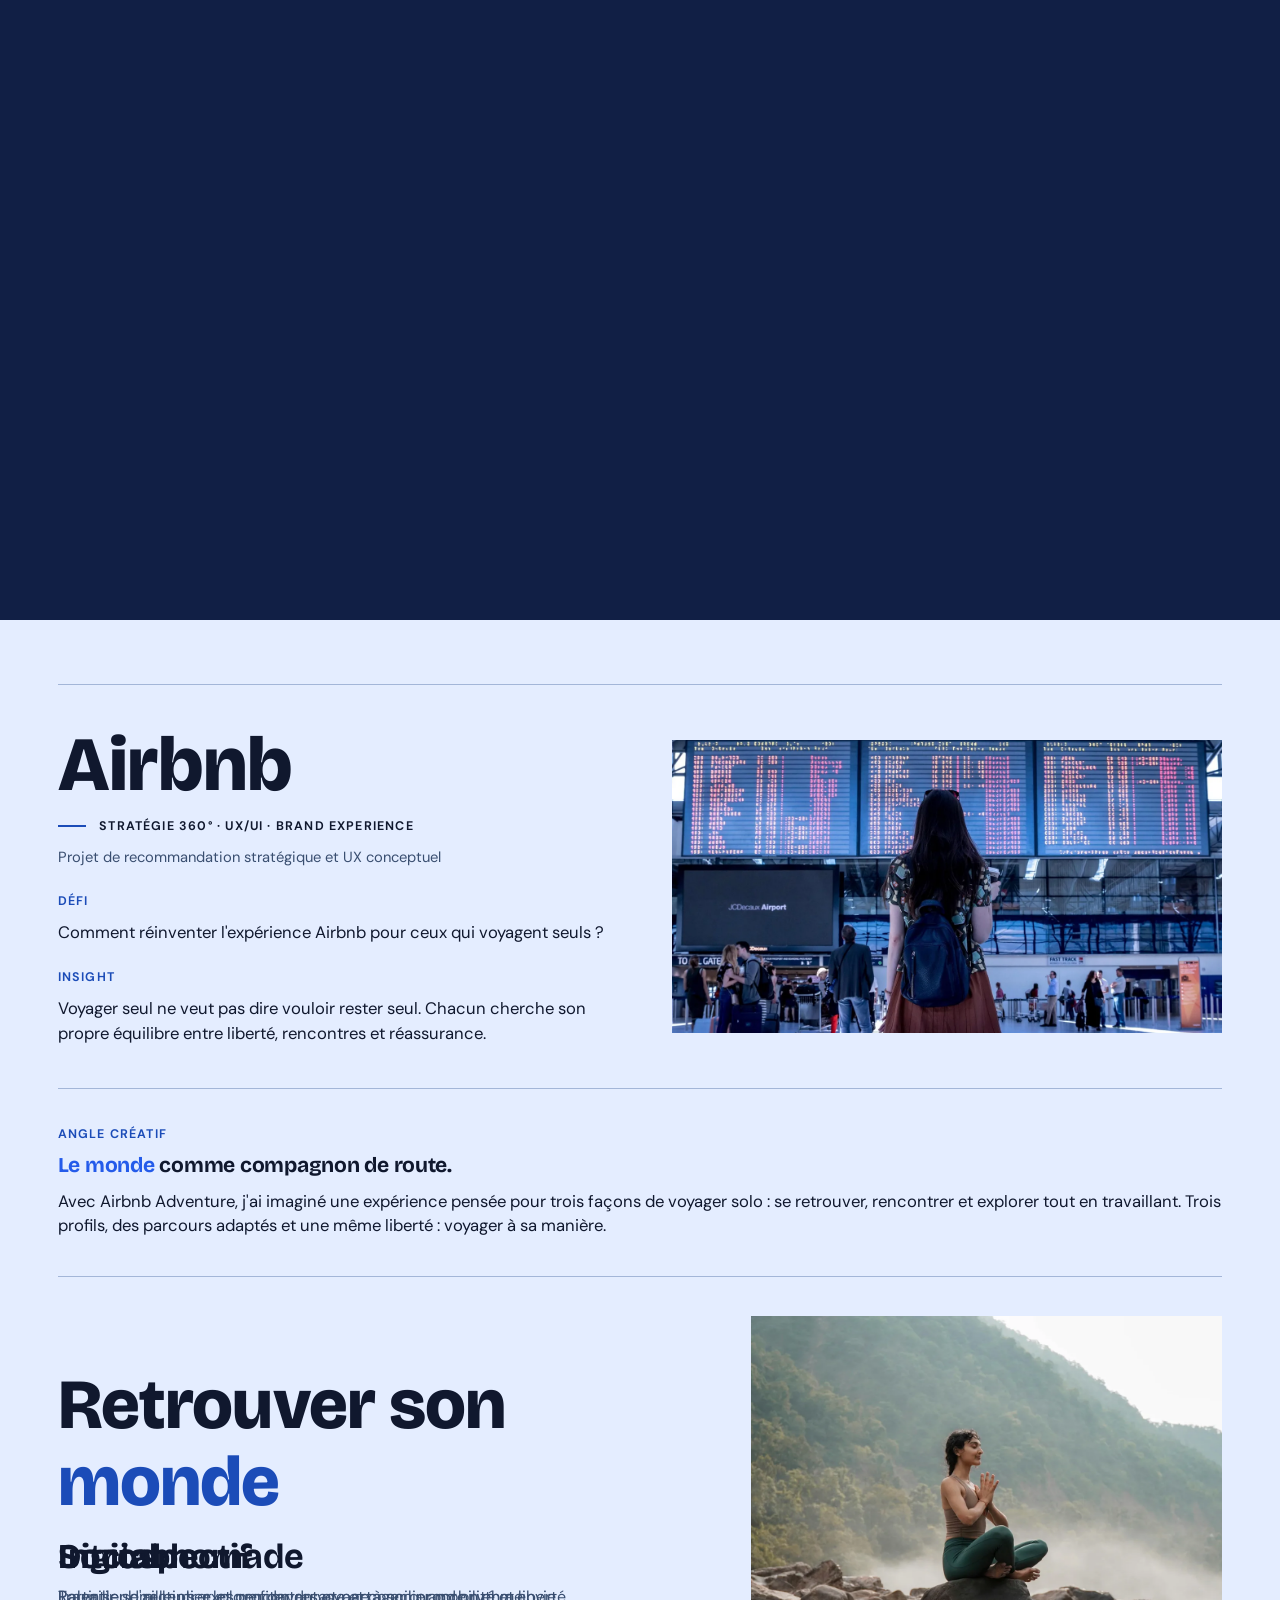
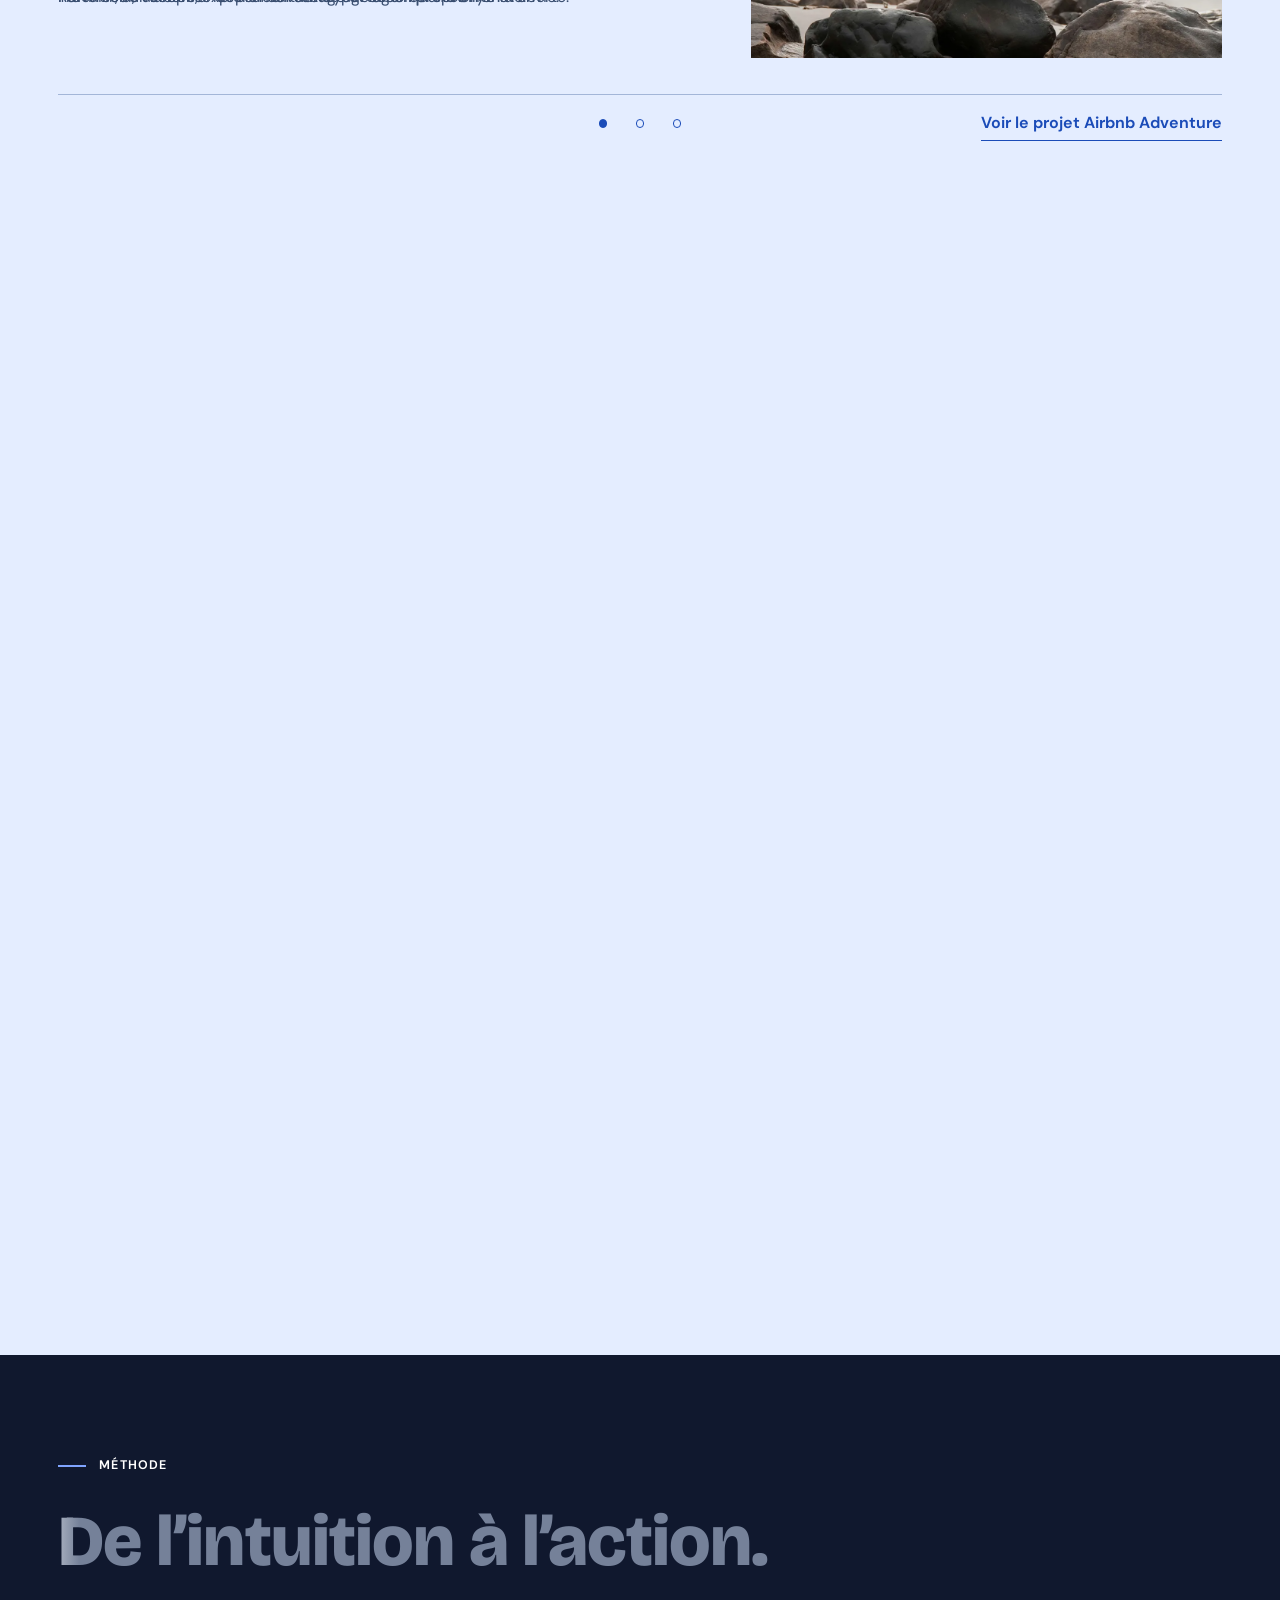
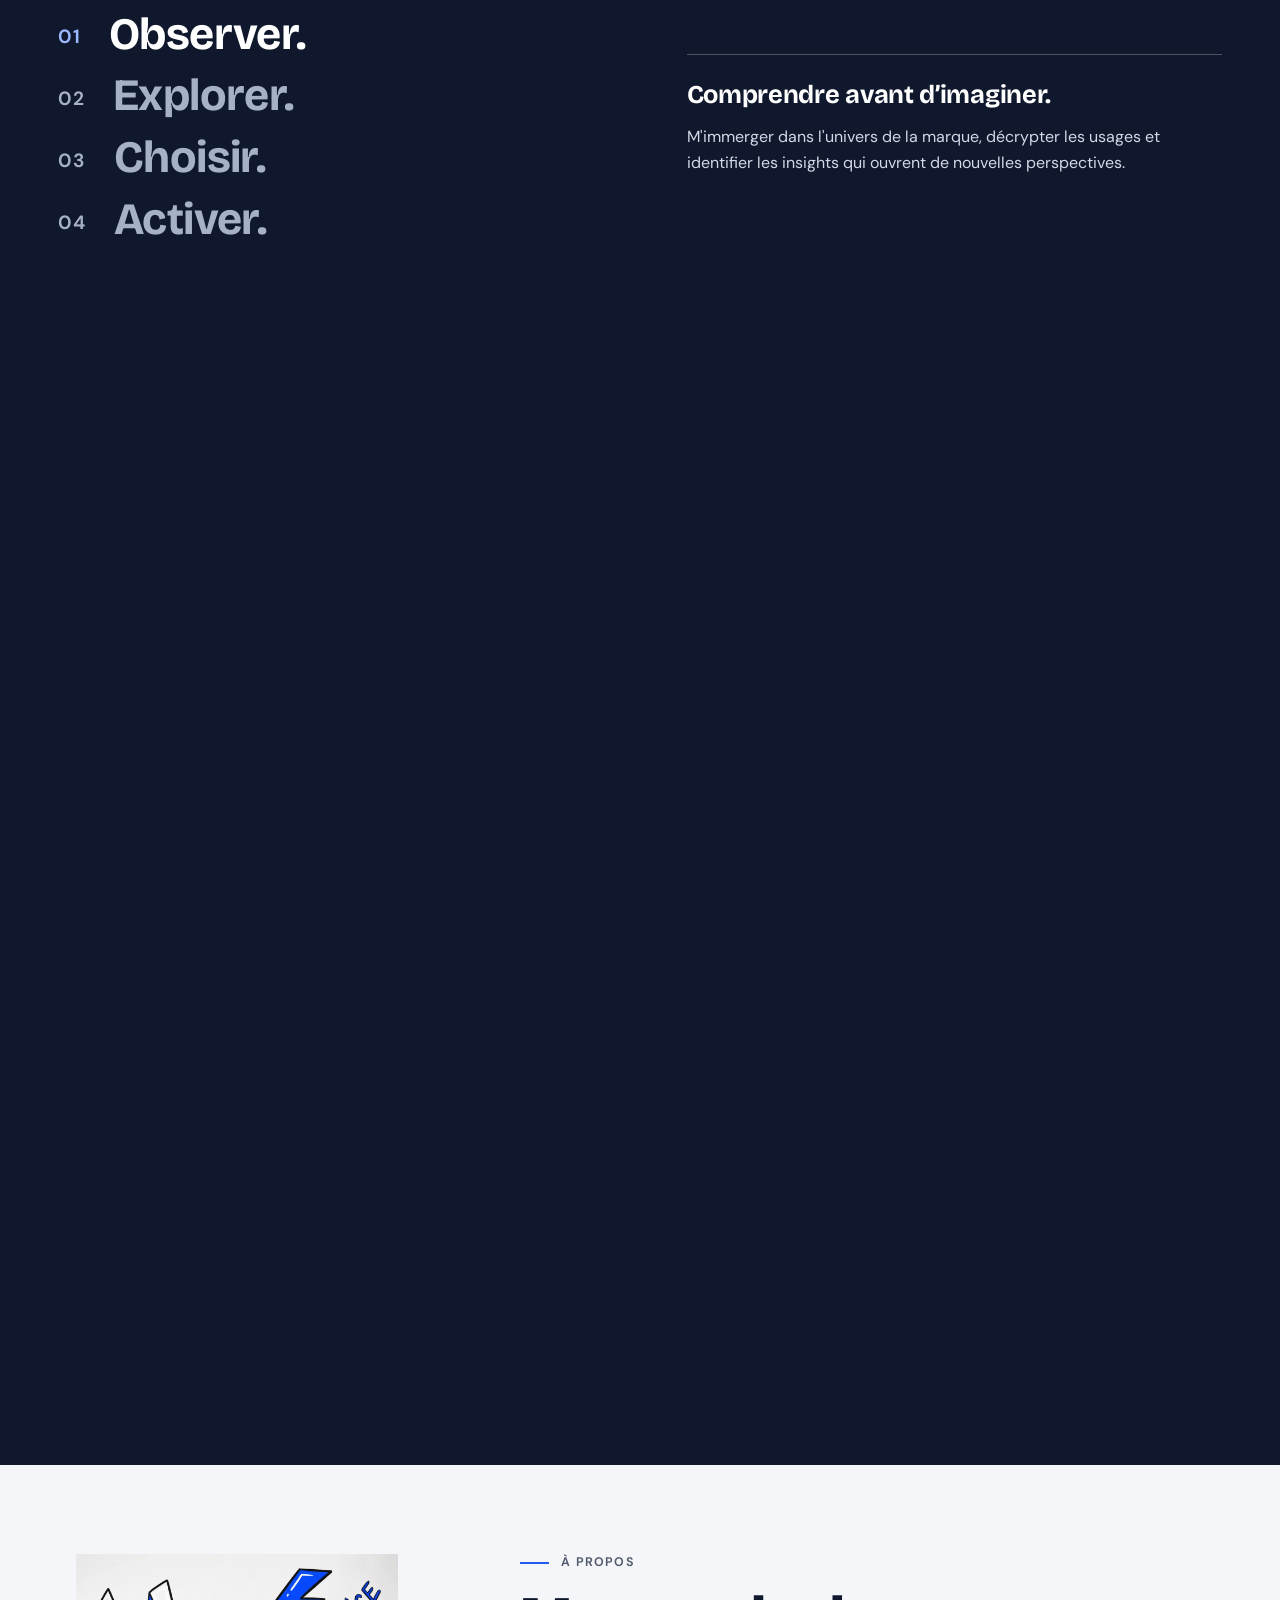
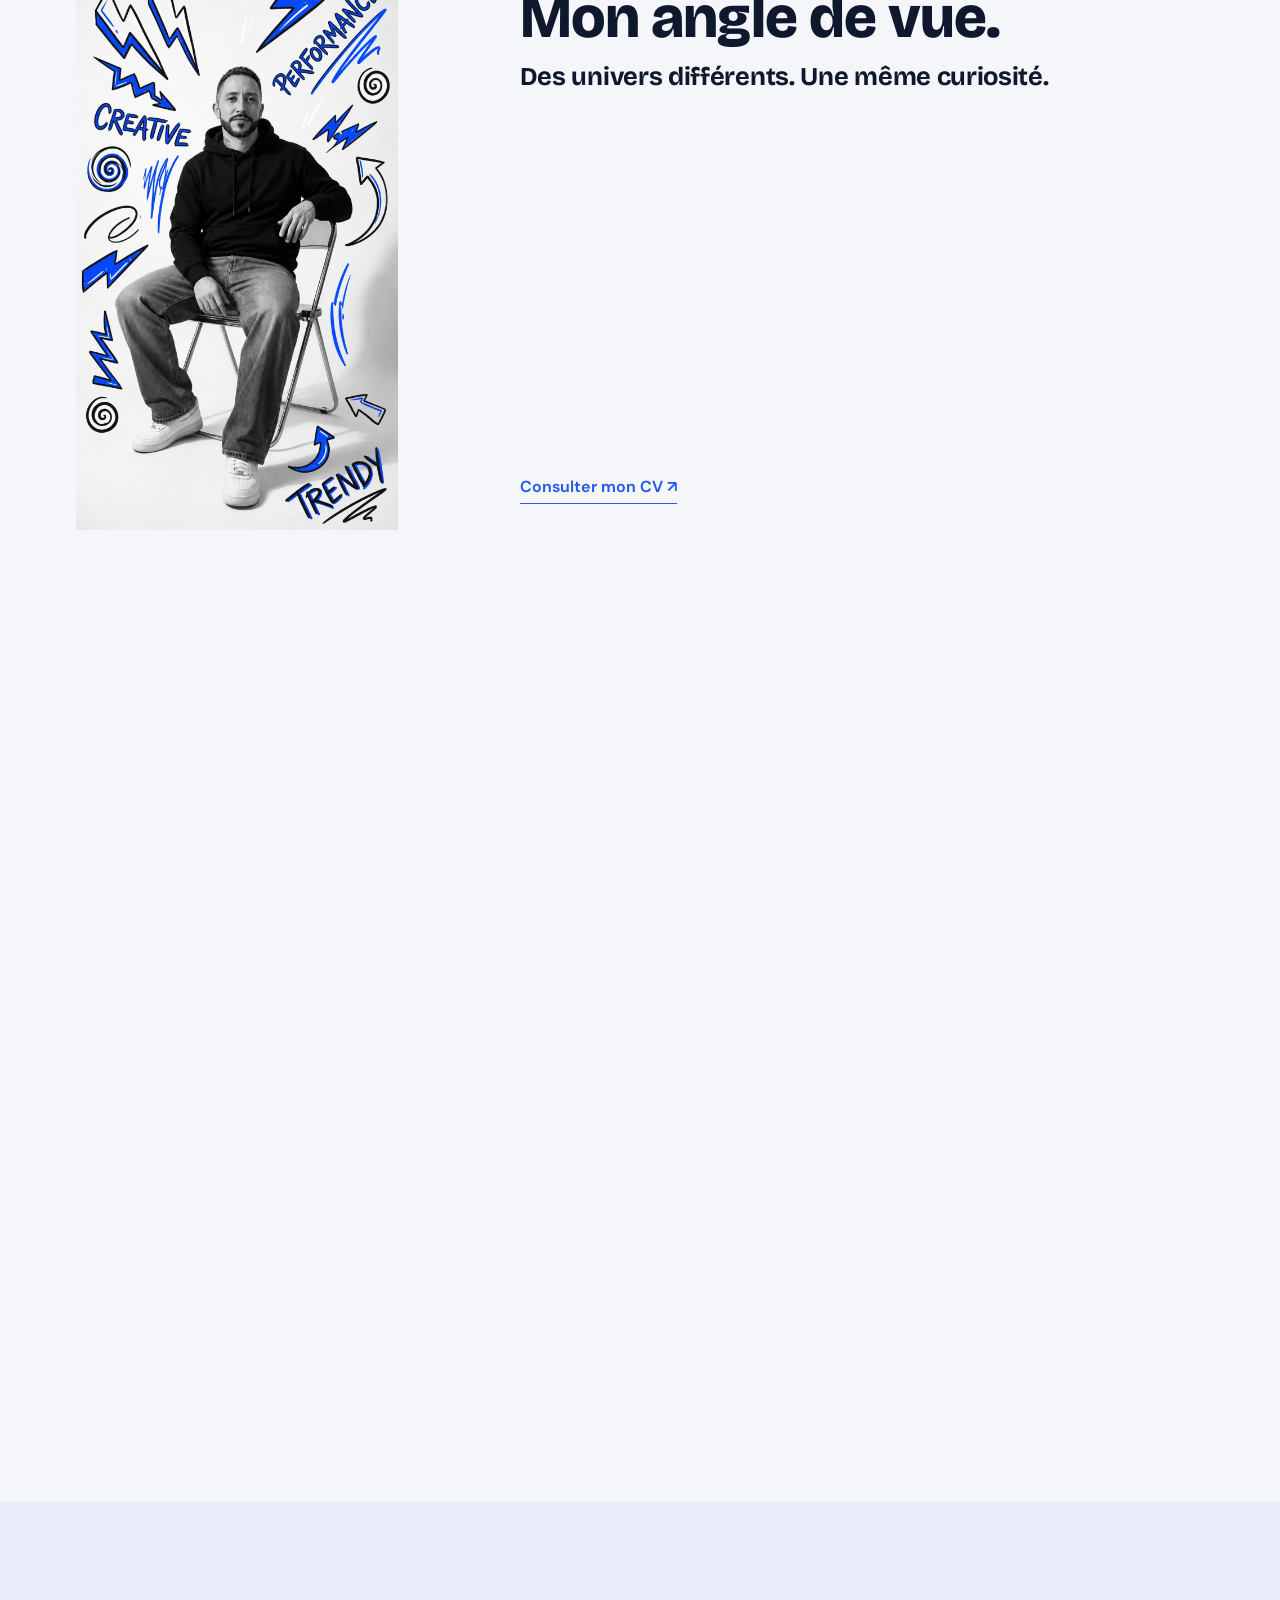
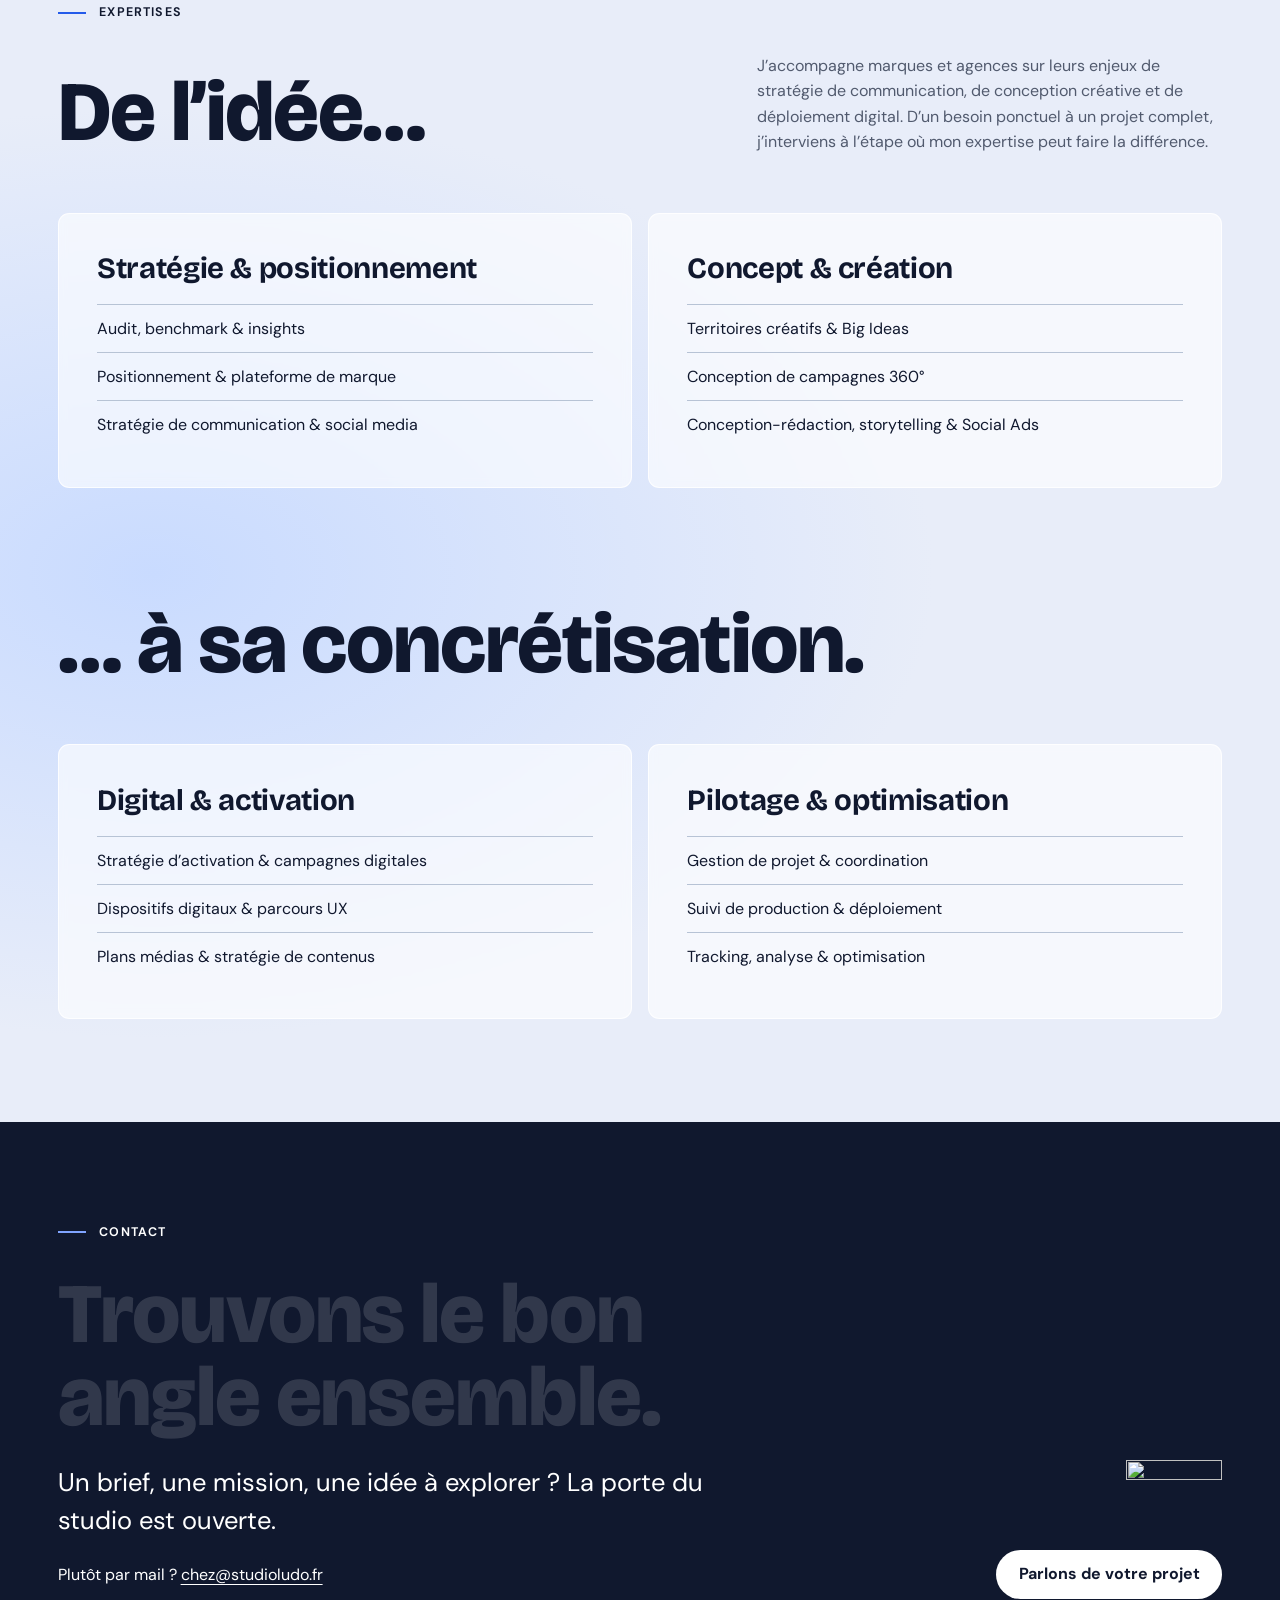
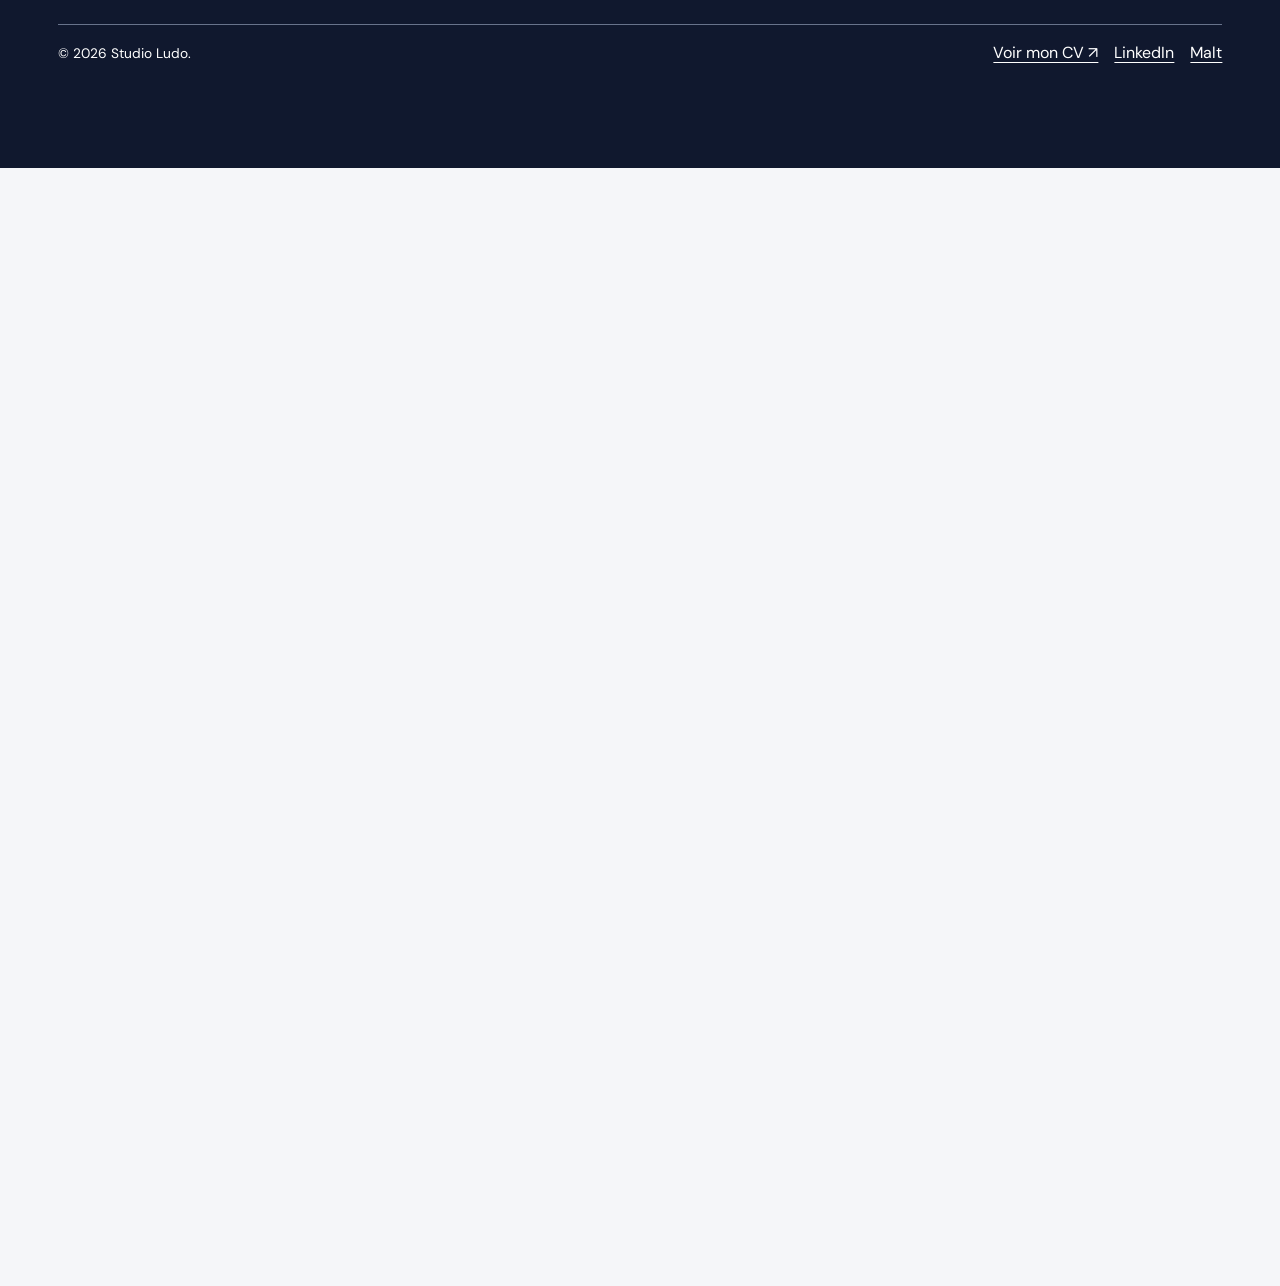
==== commit a471c963: "Add files via upload" ====
--- a/index.html
+++ b/index.html
@@ -392,7 +392,21 @@
 body:has(>.portable-case:target)>#main{display:none}
 .portable-case .case-detail-name{font-family:var(--display);font-size:clamp(3rem,7vw,7rem);font-weight:800;letter-spacing:-.04em;line-height:1}
 .hero-architecture{position:absolute;inset:0;width:100%;height:100%;pointer-events:none}.view-sticky>.view-inner{z-index:1}
-</style><link rel="stylesheet" href="https://fonts.googleapis.com/css2?family=Bricolage+Grotesque:opsz,wght@12..96,400..800&amp;family=DM+Sans:wght@400;500;600;700&amp;display=swap" media="print" onload="this.media='all'"><noscript><link rel="stylesheet" href="https://fonts.googleapis.com/css2?family=Bricolage+Grotesque:wght@700;800&amp;family=DM+Sans:wght@400;600&amp;display=swap"></noscript><style>.section-intro .catalog-cta{grid-column:2;justify-self:start;color:inherit;font-weight:700;text-decoration:underline;text-underline-offset:.3em}@media(max-width:800px){.section-intro .catalog-cta{grid-column:1/-1}}</style></head><body class="sl"><a class="skip" href="#main">Aller au contenu</a><header class="mast"><div class="wrap mast-inner"><a class="brand" href="#hero" aria-label="Studio Ludo, accueil"><img src="[data-uri]" width="34" height="28" alt="">Studio Ludo<span>.</span></a><nav aria-label="Navigation principale"><a href="ludotheque.html">Ludothèque</a><a href="#methode">Méthode</a><a href="#apropos">À propos</a><a href="#expertises">Expertises</a></nav><a class="contact-link" href="#contact">Contact</a><details class="menu"><summary>Menu</summary><nav aria-label="Navigation mobile"><a href="ludotheque.html">Ludothèque</a><a href="#methode">Méthode</a><a href="#apropos">À propos</a><a href="#expertises">Expertises</a><a href="#contact">Contact</a></nav></details></div></header><script src="./header.js"></script><main id="main"><section class="view-journey" id="hero" aria-labelledby="hero-title"><div class="view-sticky"><div class="wrap view-inner"><div class="view-body"><div class="view-copy"><p class="label">Creative Strategist freelance · Paris</p><div class="hero-lines"><h1 id="hero-title" class="opening-line" aria-label="Tout commence par un regard.">Tout commence <br>par un <em>regard.</em></h1><p class="alignment-line">Mais tout <br>dépend de l’<i class="angle-anchor" aria-hidden="true"></i><span class="sr">angle.</span></p></div></div><div class="floor-art" aria-hidden="true"><svg xmlns="http://www.w3.org/2000/svg" viewbox="-18 0 856 410" aria-hidden="true"><text x="10" y="273" textlength="780" lengthadjust="spacingAndGlyphs" font-family="Bricolage Grotesque,Arial,sans-serif" font-size="250" font-weight="800" letter-spacing="-4" fill="currentColor">angle.</text></svg></div></div><p class="hero-conclusion">De la stratégie créative aux campagnes publicitaires et digitales, je transforme les enjeux des marques en idées qui font la différence.</p><div class="view-rail"><div class="scroll-guidance"><span class="wheel" aria-hidden="true"></span><span>Défiler pour changer de point de vue</span></div><a href="#projets">La Ludothèque</a><div class="view-meter" aria-hidden="true"><i></i></div></div></div></div></section><section id="manifeste" class="section manifest" data-chapters><div class="wrap chapter-pin"><p class="label">Manifeste</p><div class="narrative"><div><h2><span>Une idée</span><span class="static-may"> peut</span><span class="typed" aria-hidden="true"></span></h2><div class="chapter-controls" role="group" aria-label="Parcourir le manifeste"><button type="button" aria-label="Passage précédent">‹</button><button type="button" aria-label="Passage suivant">›</button></div></div><div class="chapter-copy"><article class="manifest-entry" id="manifest-1"><h3>surprendre</h3><h4>Pour sortir du déjà-vu.</h4><p>Détourner les codes, jouer avec les attentes, provoquer la surprise. J'aime ce petit décalage, parfois drôle ou absurde, qui arrête le regard et éveille la curiosité.</p></article><article class="manifest-entry" id="manifest-2"><h3>questionner</h3><h4>Pour faire bouger les lignes.</h4><p>Remettre en question les évidences, chercher les contradictions et explorer d'autres perspectives. Parce que les idées intéressantes naissent souvent là où l'on cesse de tenir les choses pour acquises.</p></article><article class="manifest-entry" id="manifest-3"><h3>émouvoir</h3><h4>Pour toucher juste.</h4><p>Partir de ce que les gens vivent, désirent ou ressentent pour imaginer des histoires qui leur parlent. Celles dans lesquelles ils se reconnaissent et dont ils se souviennent.</p></article><article class="manifest-entry finale"><h3>Une idée doit avoir du sens.</h3><h4>Pour servir une intention.</h4><p>Surprendre, questionner ou émouvoir n'est jamais une fin en soi. Une idée doit avant tout répondre à un enjeu, parler aux bonnes personnes et provoquer quelque chose d'utile.</p></article></div></div></div></section><section class="section projects" id="projets" aria-labelledby="projects-title"><div class="wrap section-intro"><h2 id="projects-title">La Ludothèque.</h2><p>À chaque brief, son défi. À chaque défi, un nouvel angle. Découvrez une sélection de projets où stratégie, insights et créativité se rencontrent pour donner vie à des idées singulières.</p><a href="ludotheque.html" class="catalog-cta">Voir tous les projets</a></div><article class="case case-0"><div class="wrap"><div class="case-context"><div><div class="case-head"><h3>LegalStart</h3><p class="label">Stratégie créative · Concepts vidéo · Paid Social</p><p class="status">Recommandation créative / concept spéculatif</p></div><dl class="strategy"><div><dt>Défi</dt><dd>Comment se différencier sur le marché de la création d'entreprise et aider les futurs entrepreneurs à franchir le cap ?</dd></div><div><dt>Insight</dt><dd>Entre l'envie de se lancer et la peur de se tromper, tous les futurs entrepreneurs n'ont pas besoin du même déclic.</dd></div></dl></div><img src="images/2.webp" alt="Exemples de communication de la marque LegalStart" class="context-image" width="1440" height="900" loading="lazy" decoding="async"></div><div class="concept-beat" data-concept="legal"><div class="legal-words" aria-label="LEGAL rassure. START libère."><span>LEGAL<small>rassure</small></span><span>START<small>libère</small></span></div></div><div class="angle-block"><h4>Angle créatif</h4><p>Et si le nom LegalStart devenait lui-même le concept ? Deux territoires, deux registres et deux façons de parler aux entrepreneurs, selon ce qui les retient ou les pousse à agir.</p></div><div class="gallery territories"><figure><div class="territory-copy"><p class="label">01 / Le reconverti</p><h4><span class="idea-accent">Rassurer</span> pour avancer.</h4><p>Valoriser l'expertise et l'accompagnement juridique pour entreprendre sereinement, sans devoir tout maîtriser.</p></div><strong class="example-title">Comme un pro</strong><img src="[data-uri]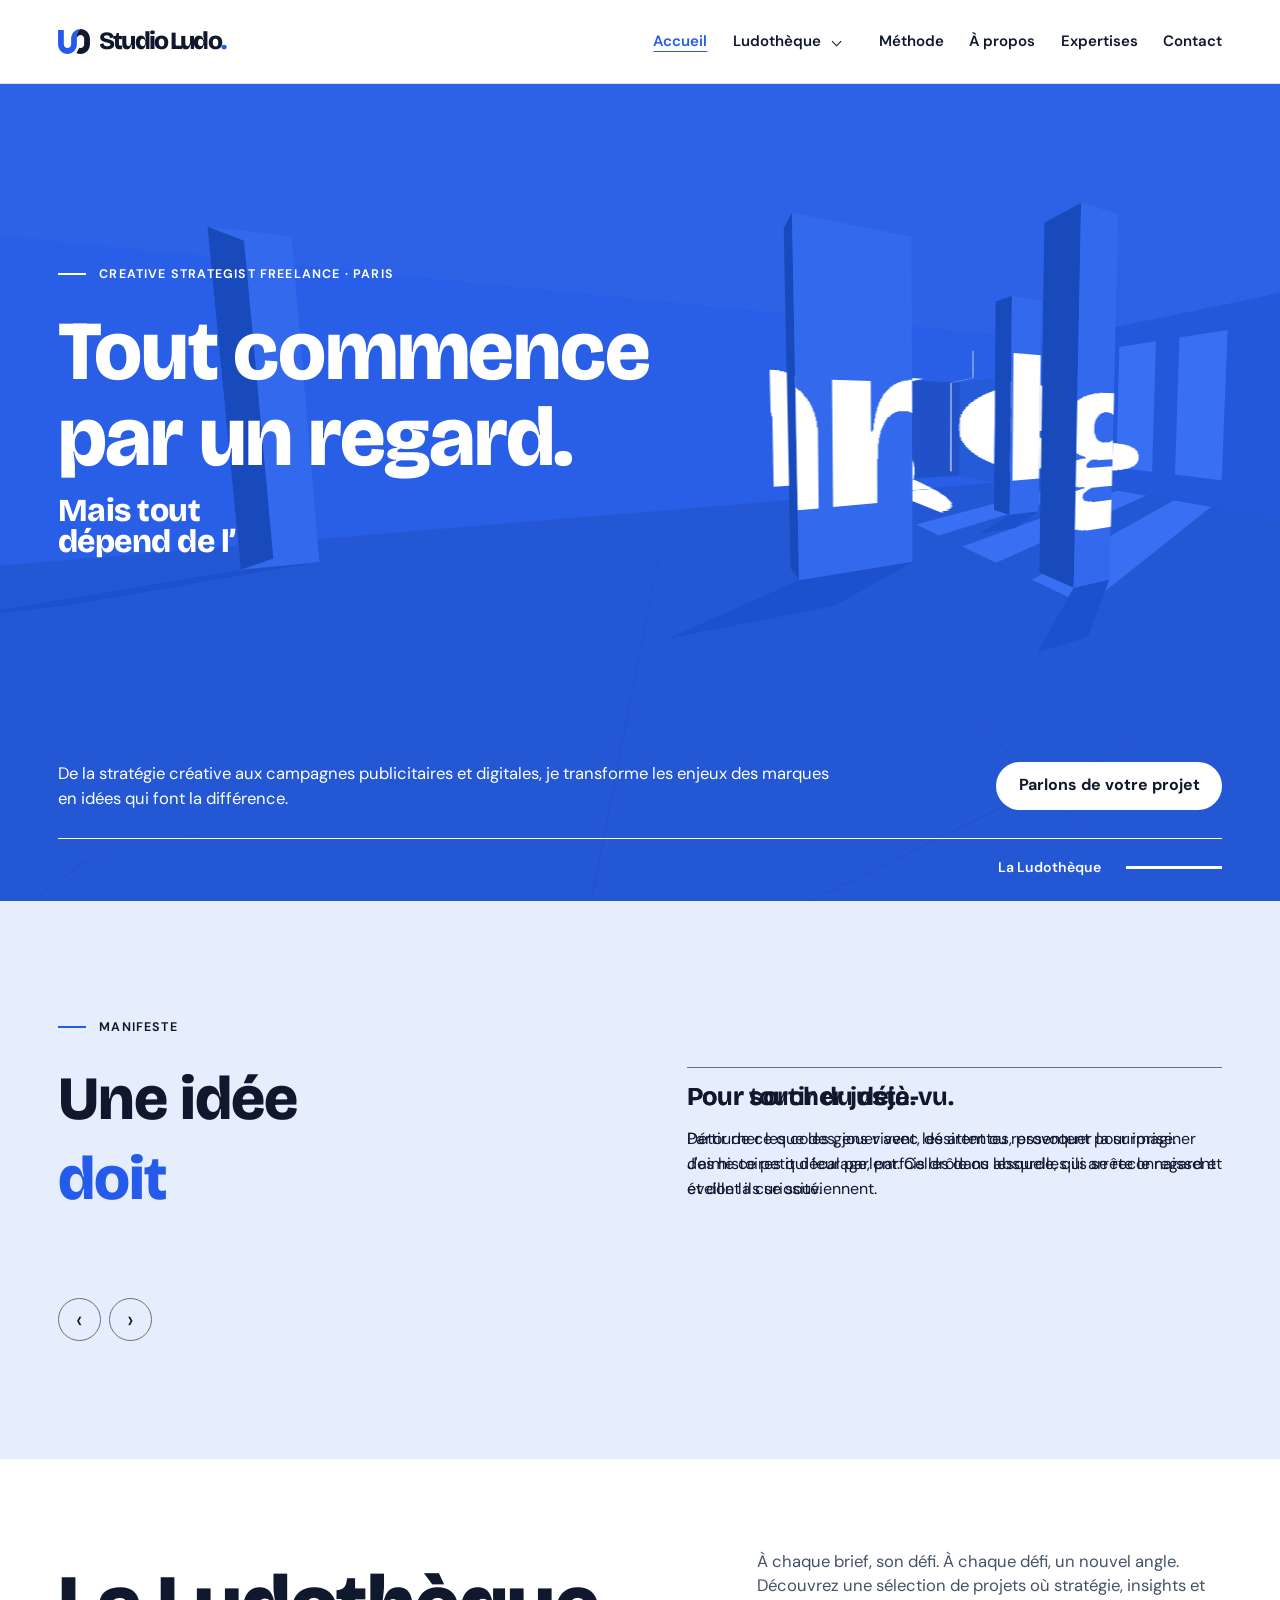
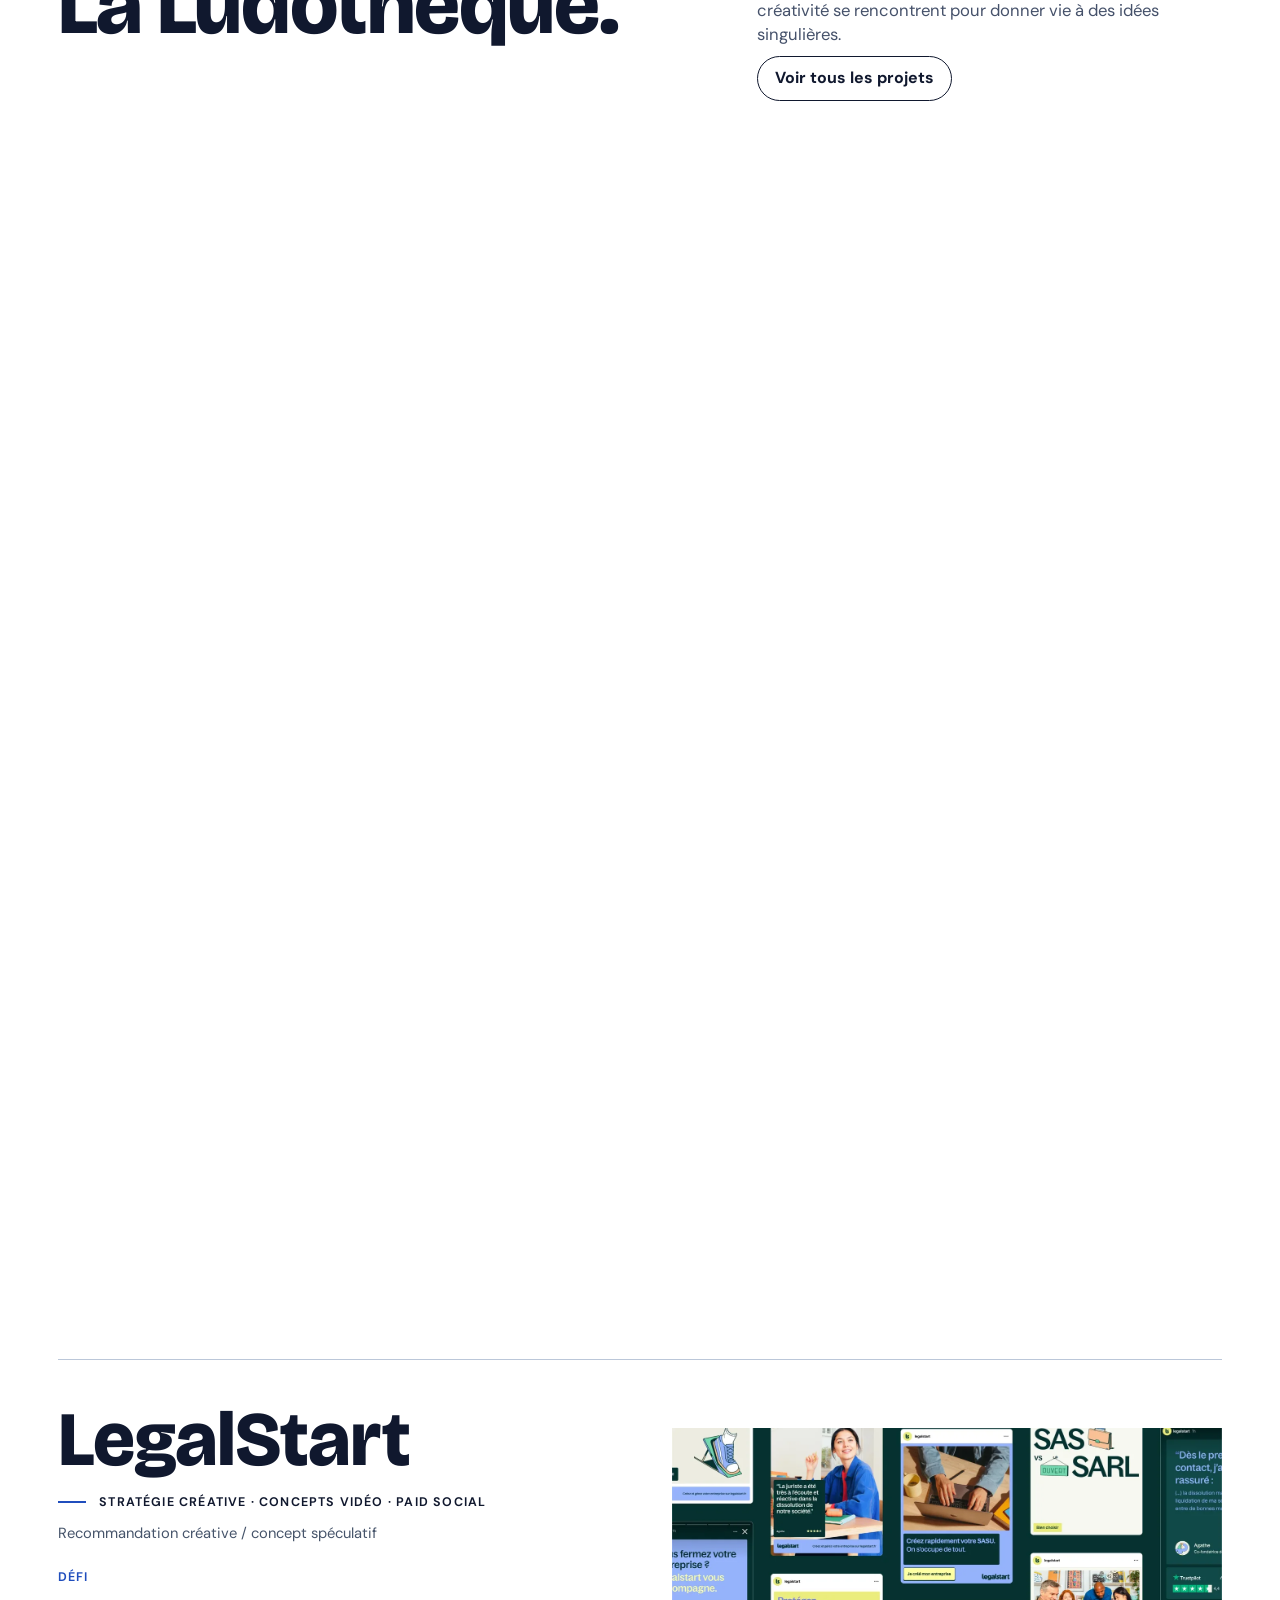
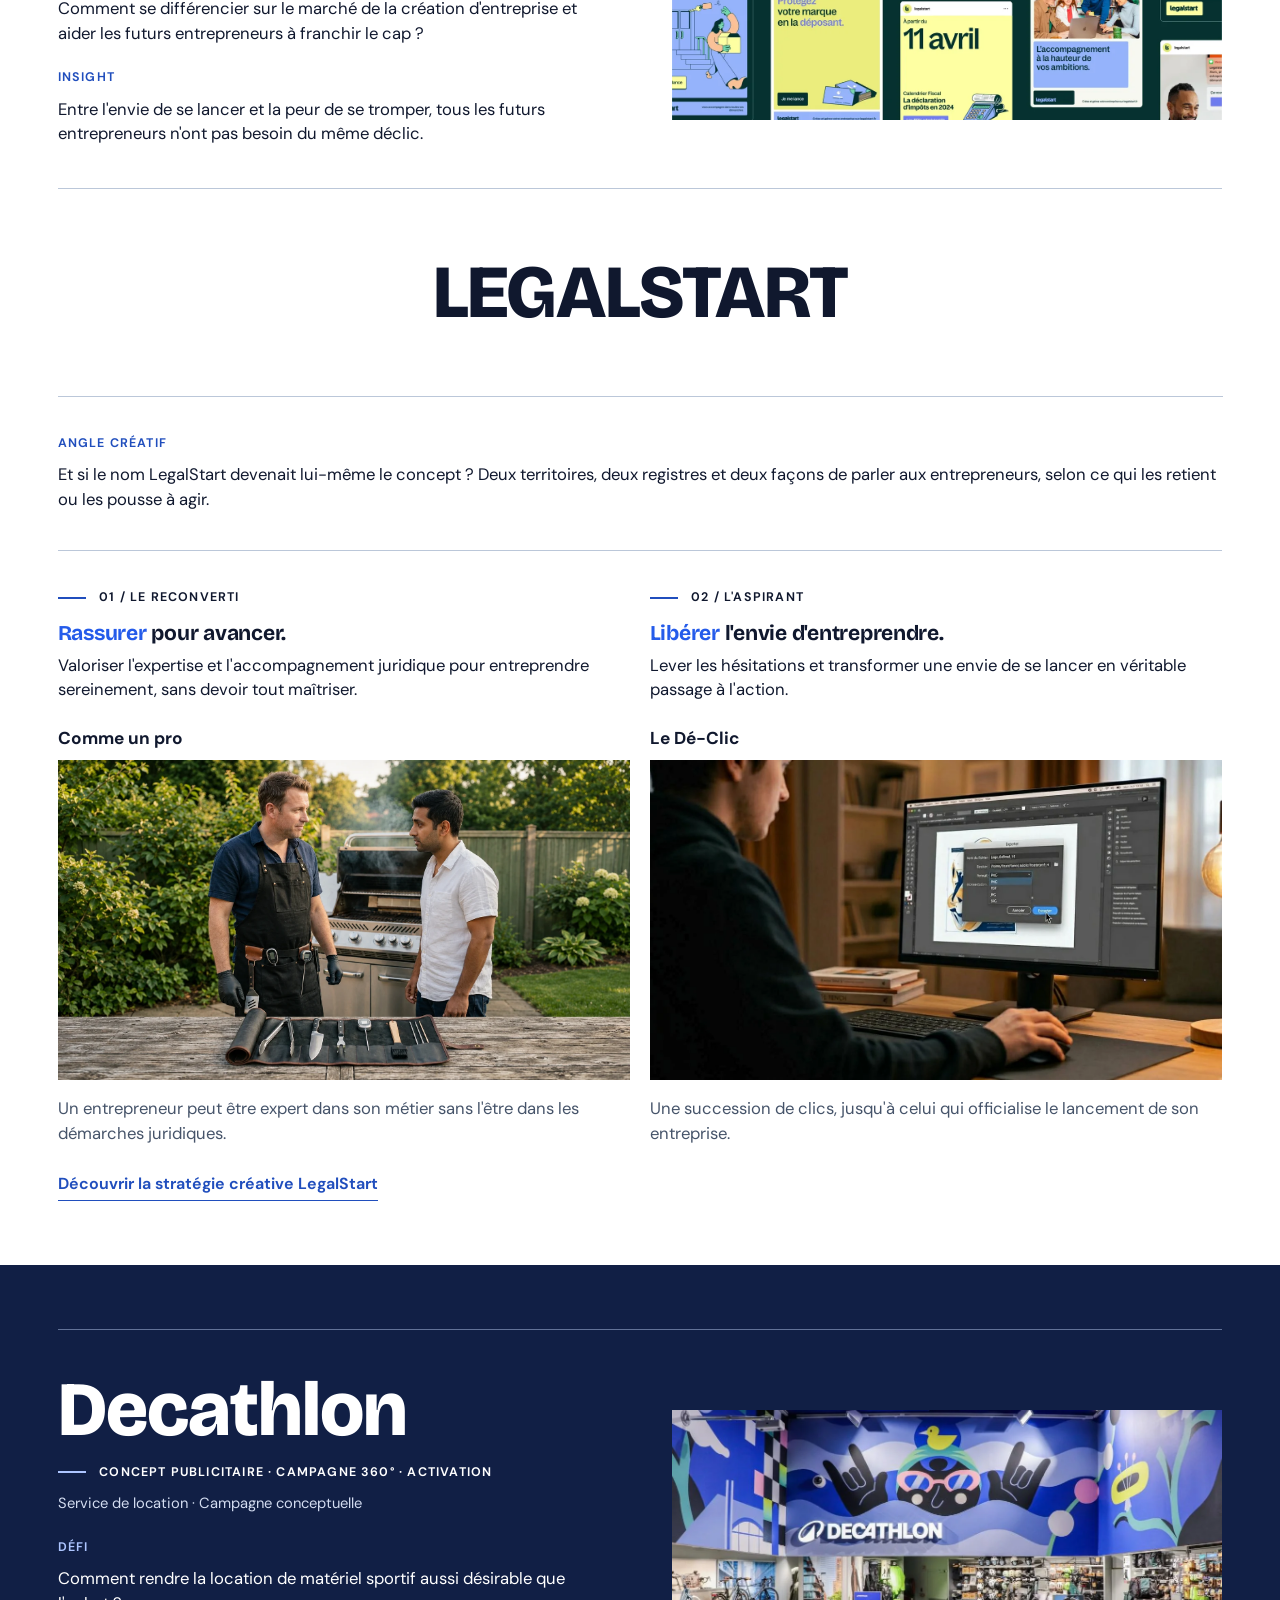
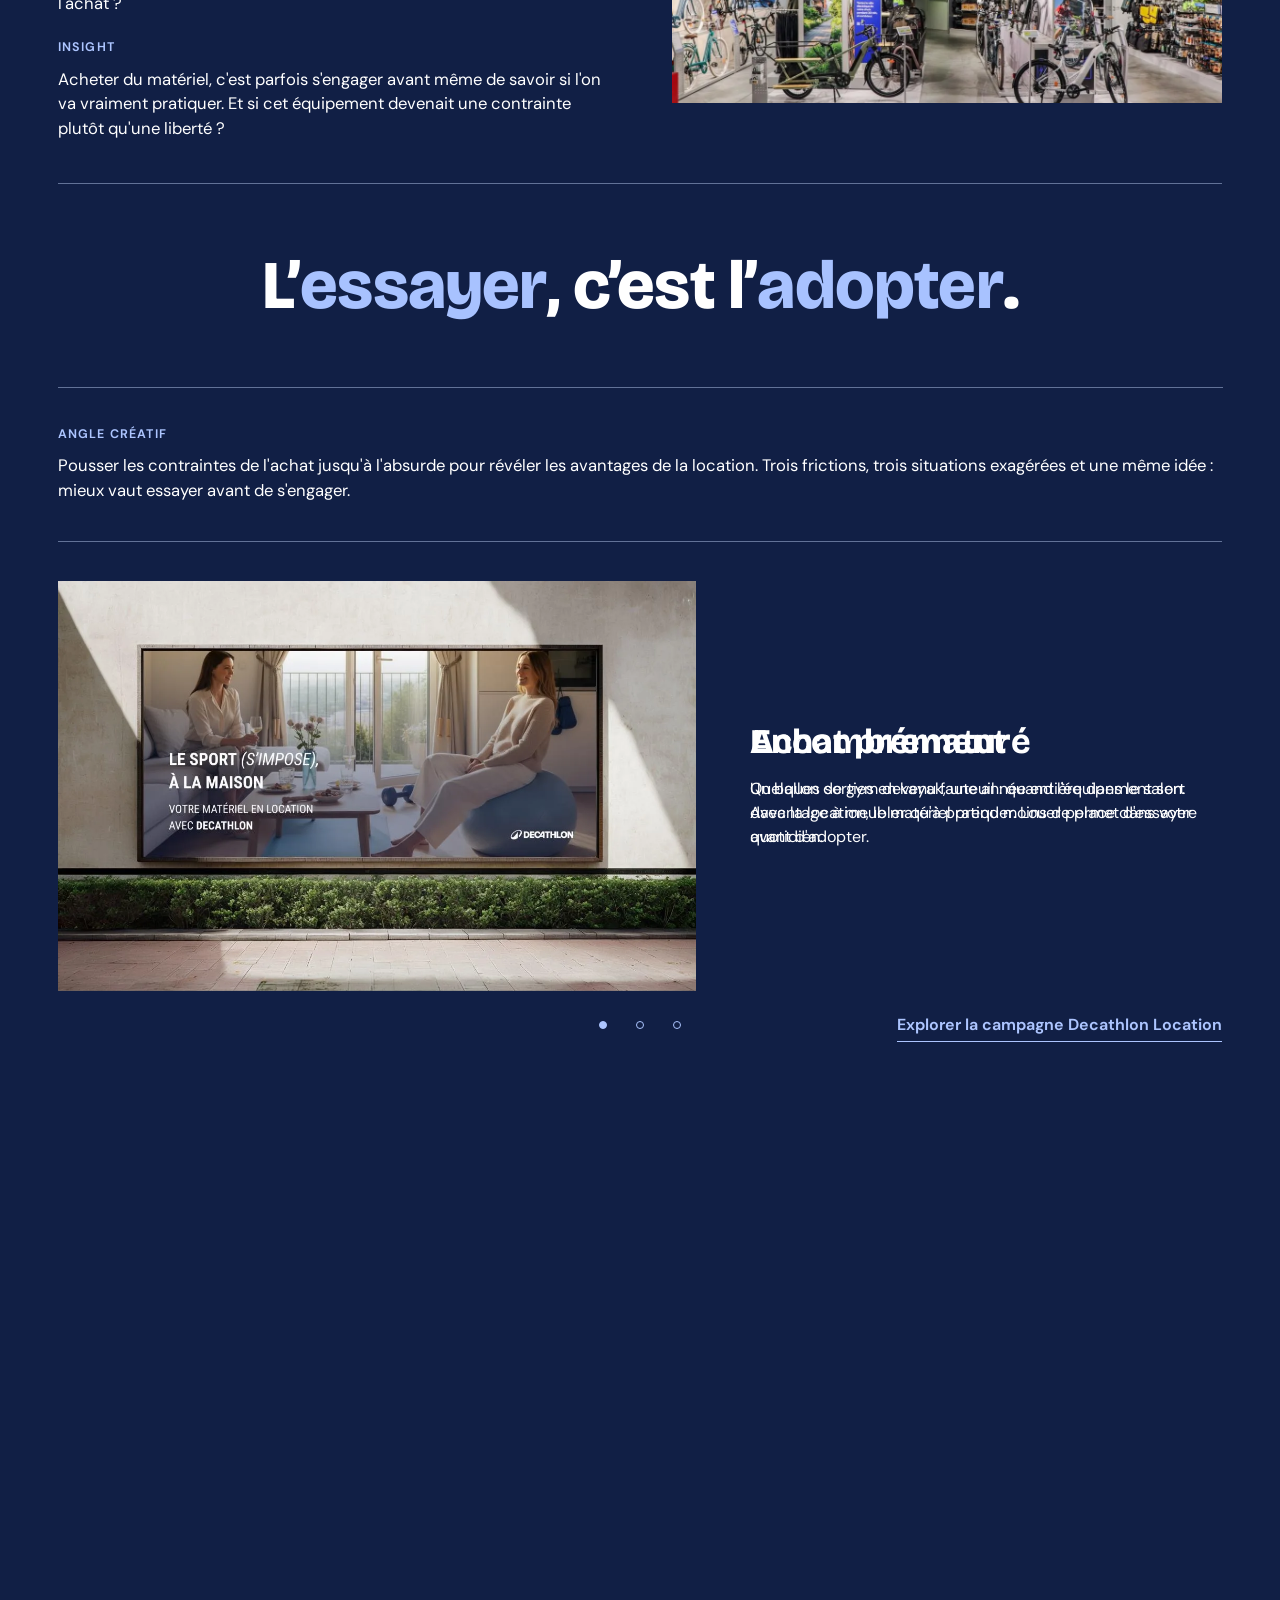
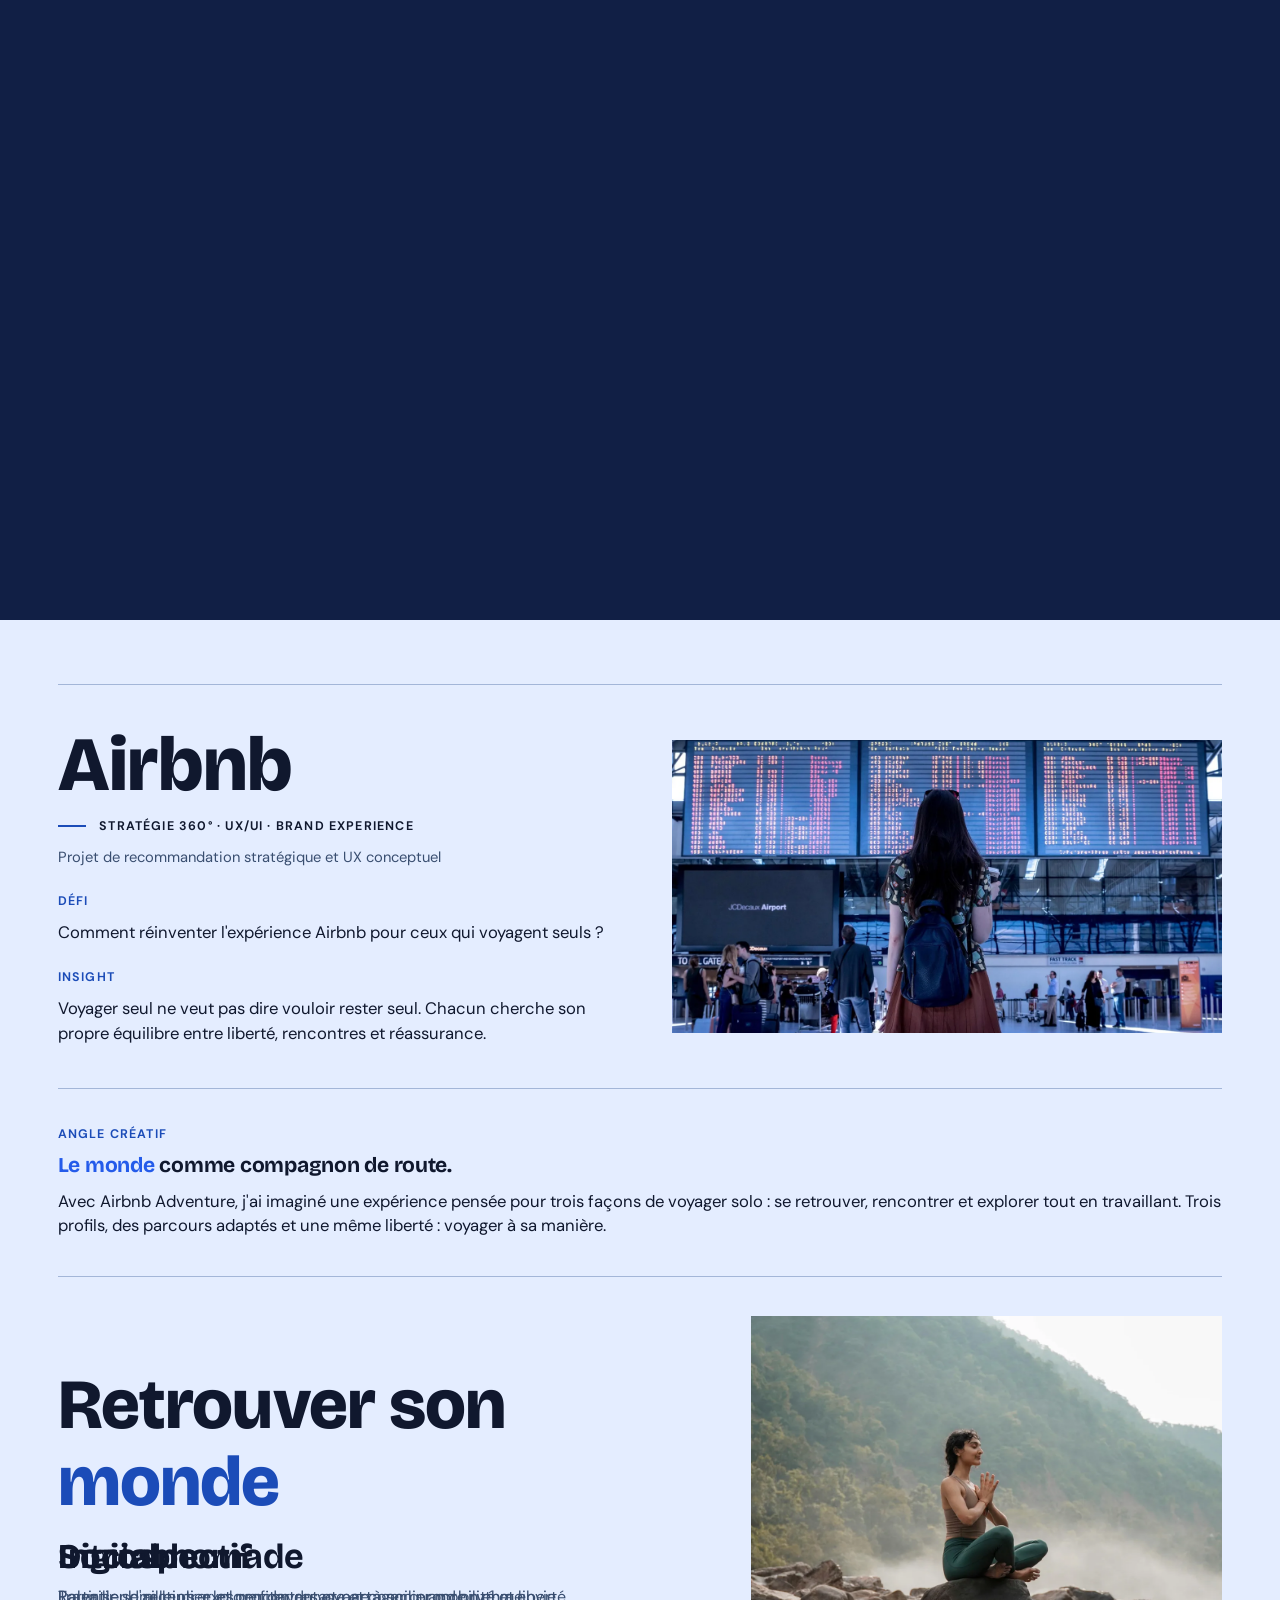
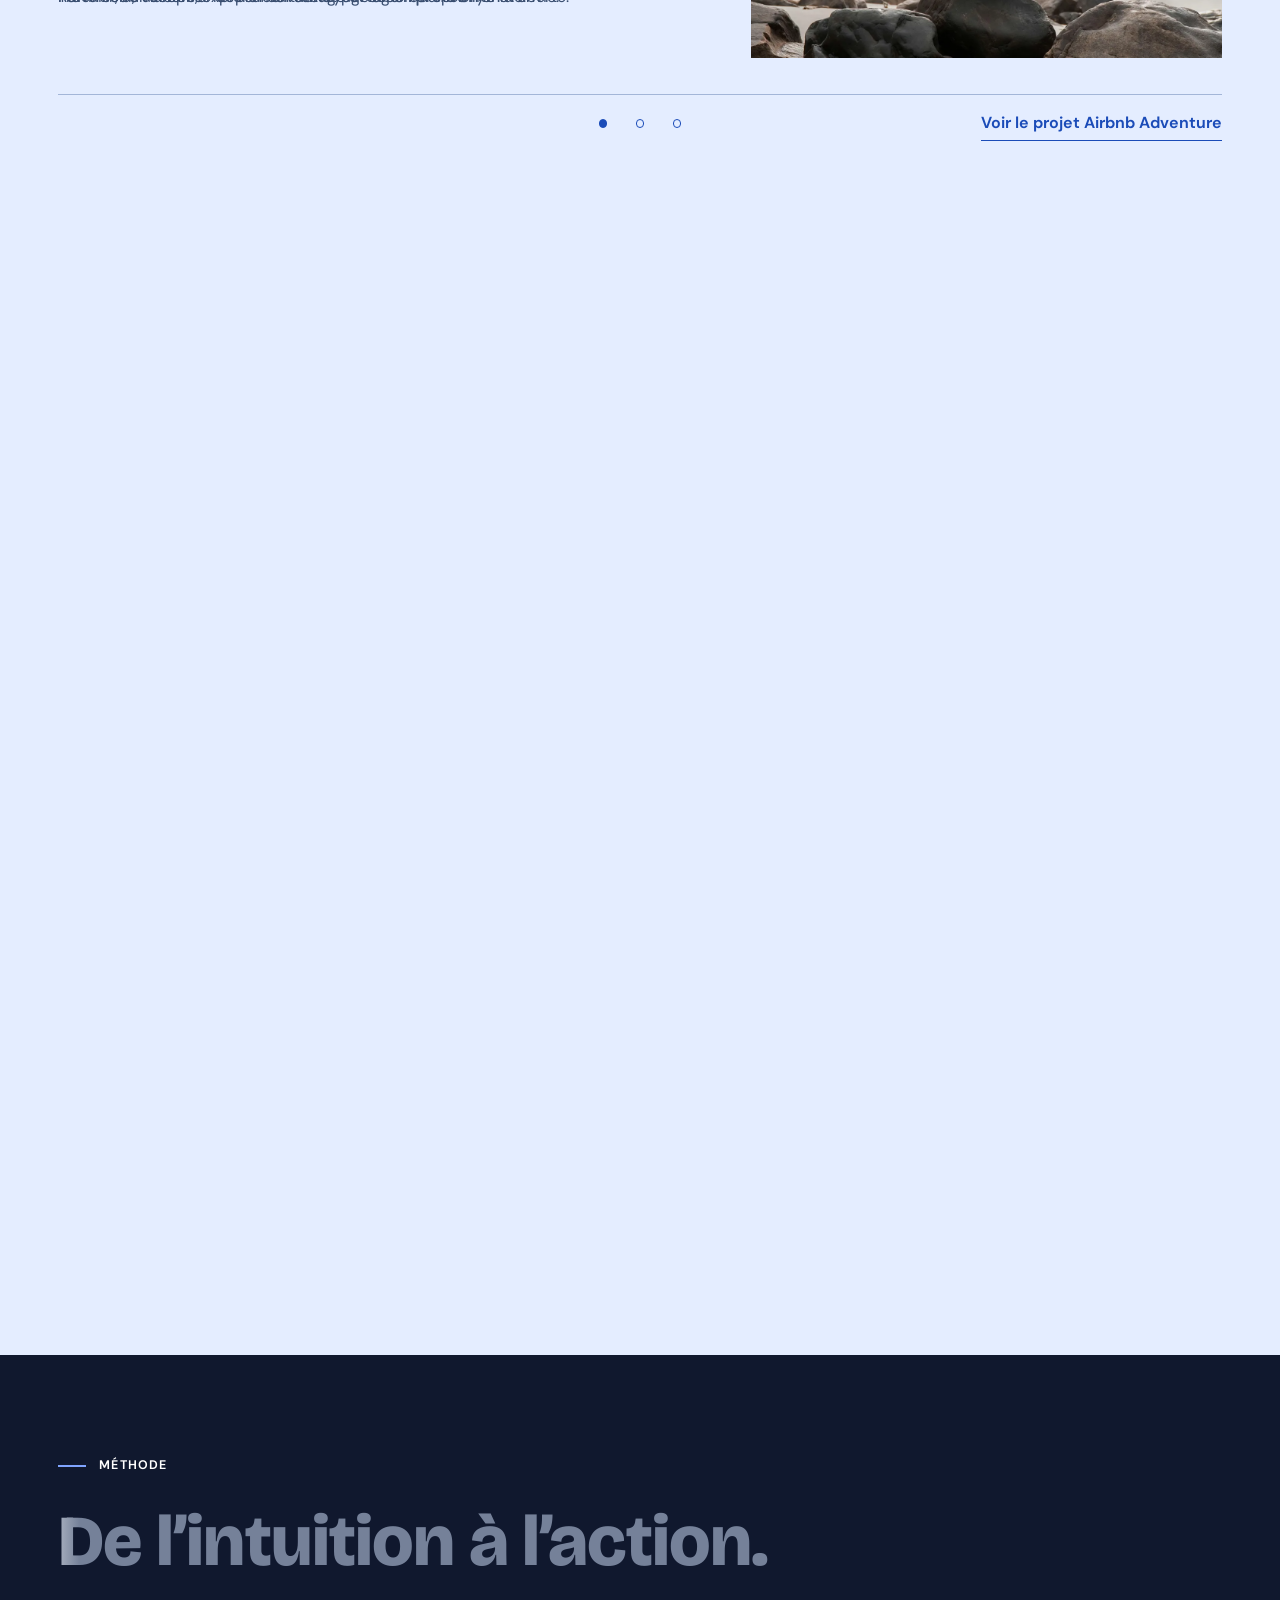
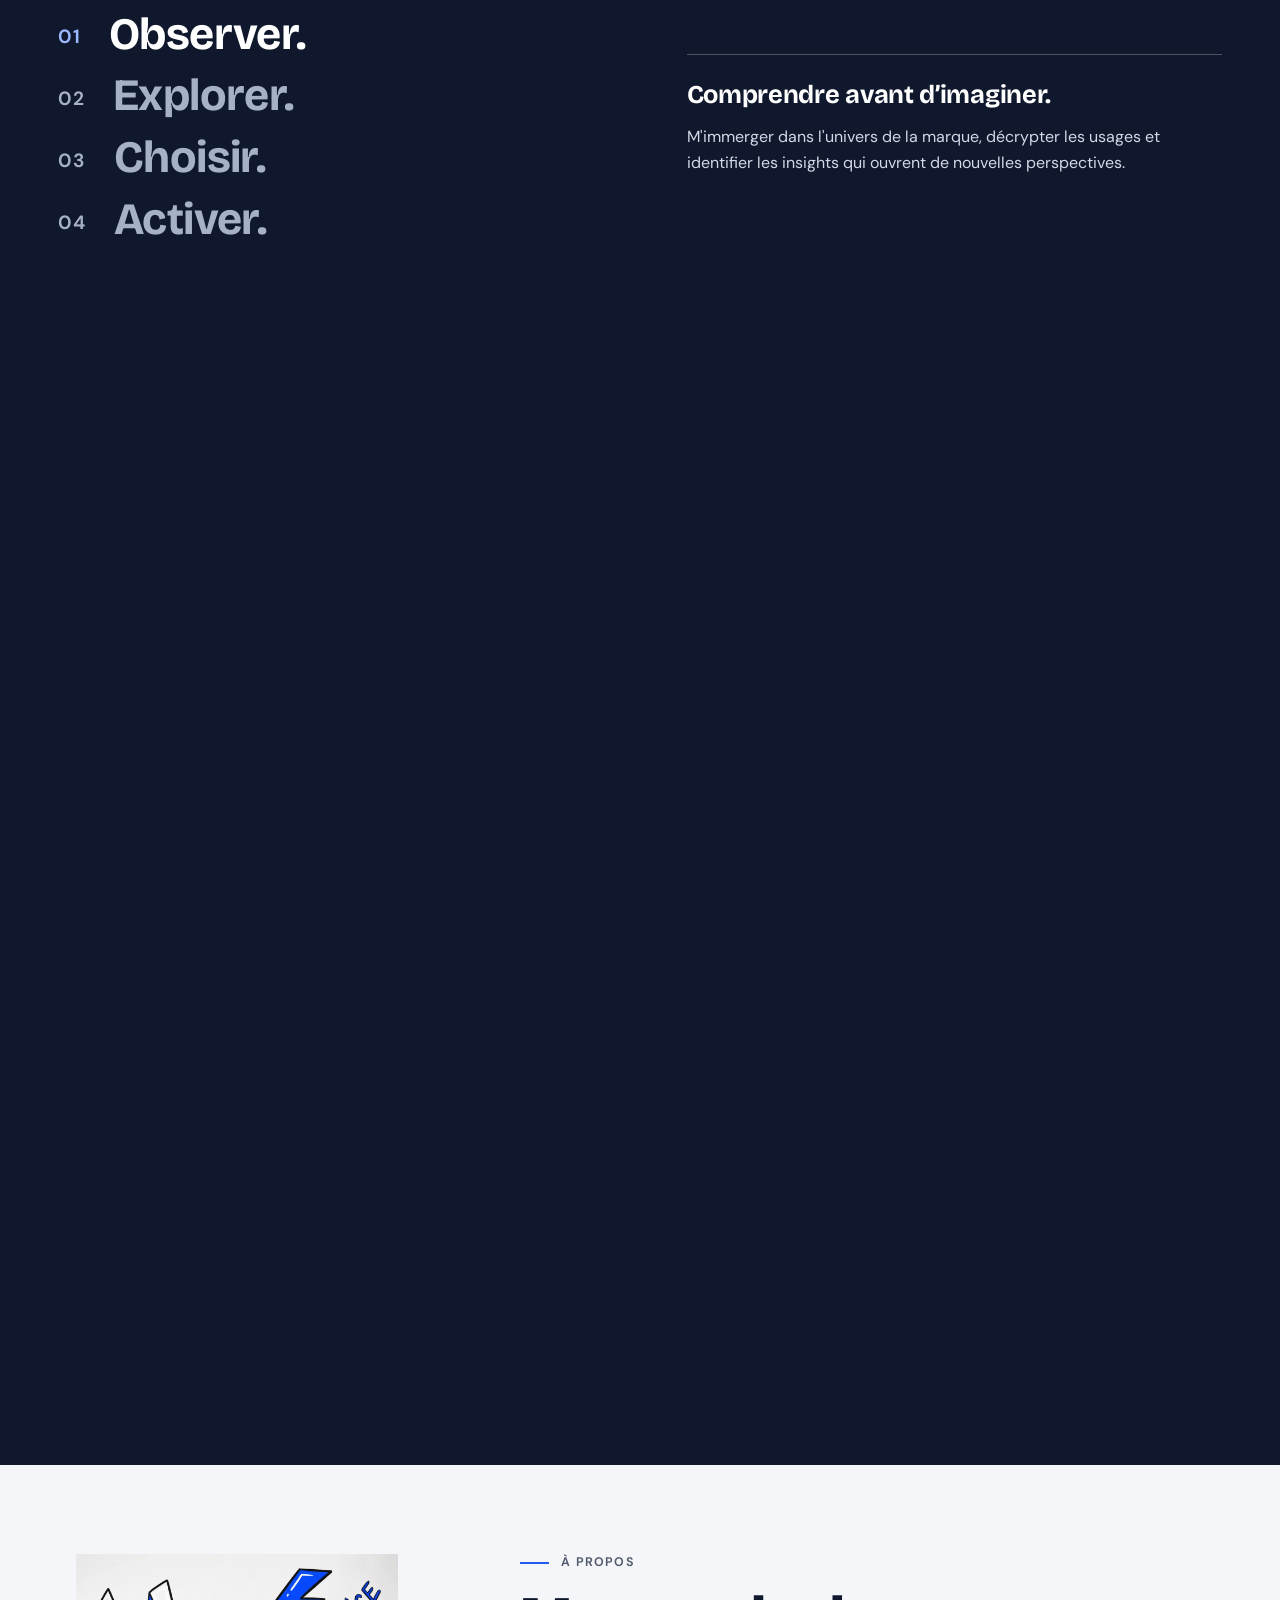
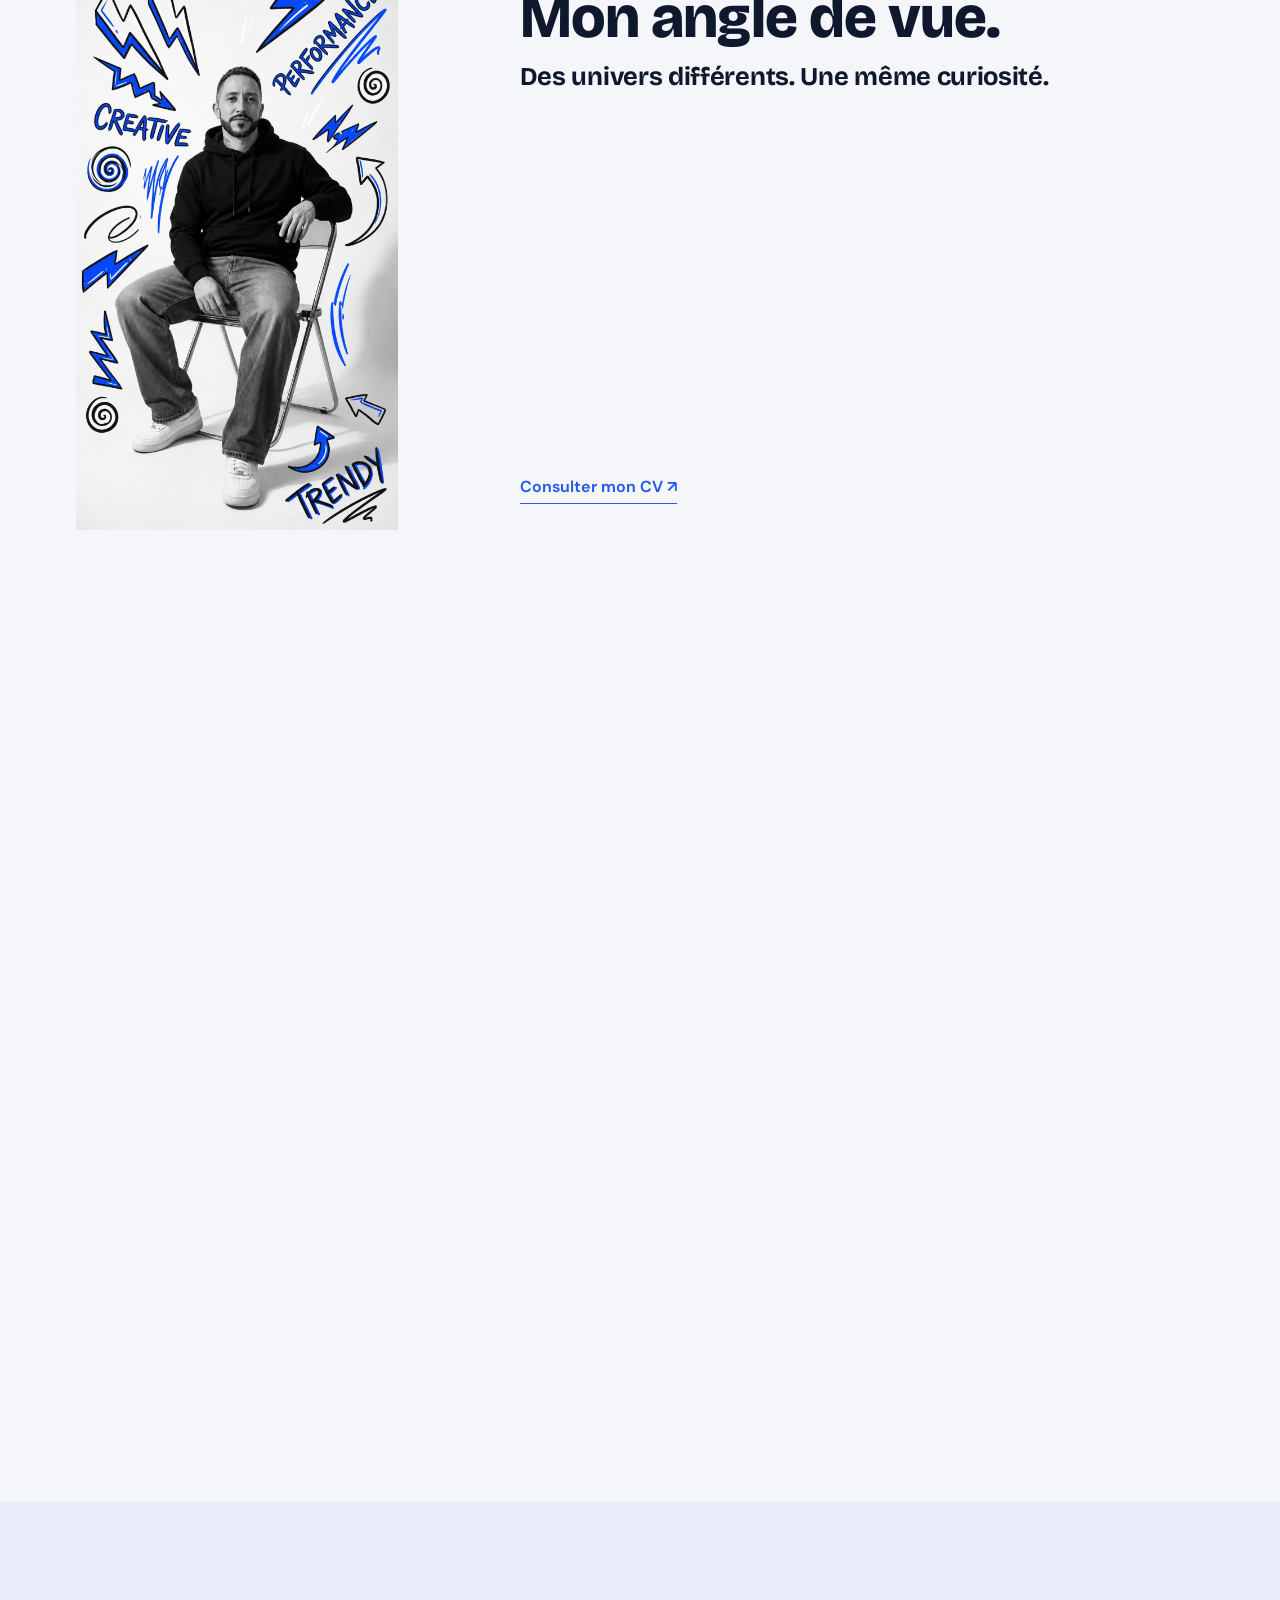
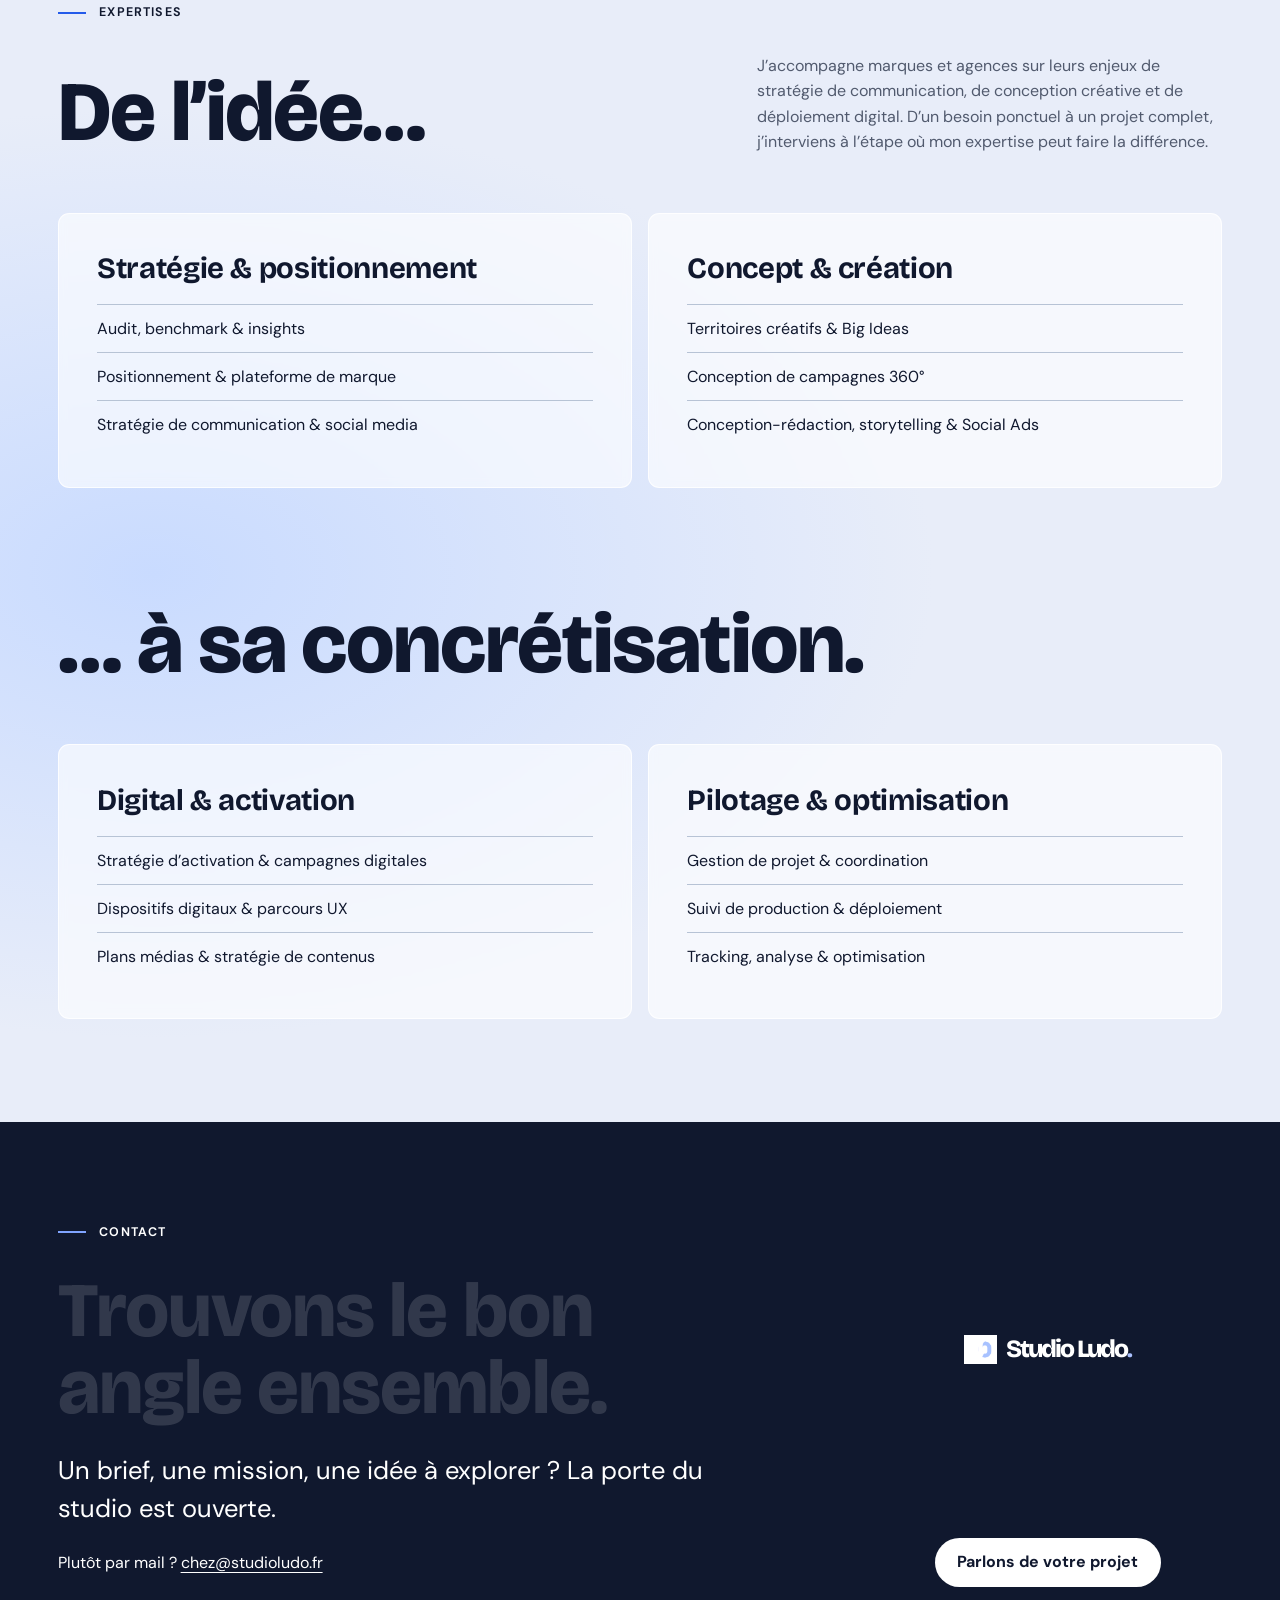
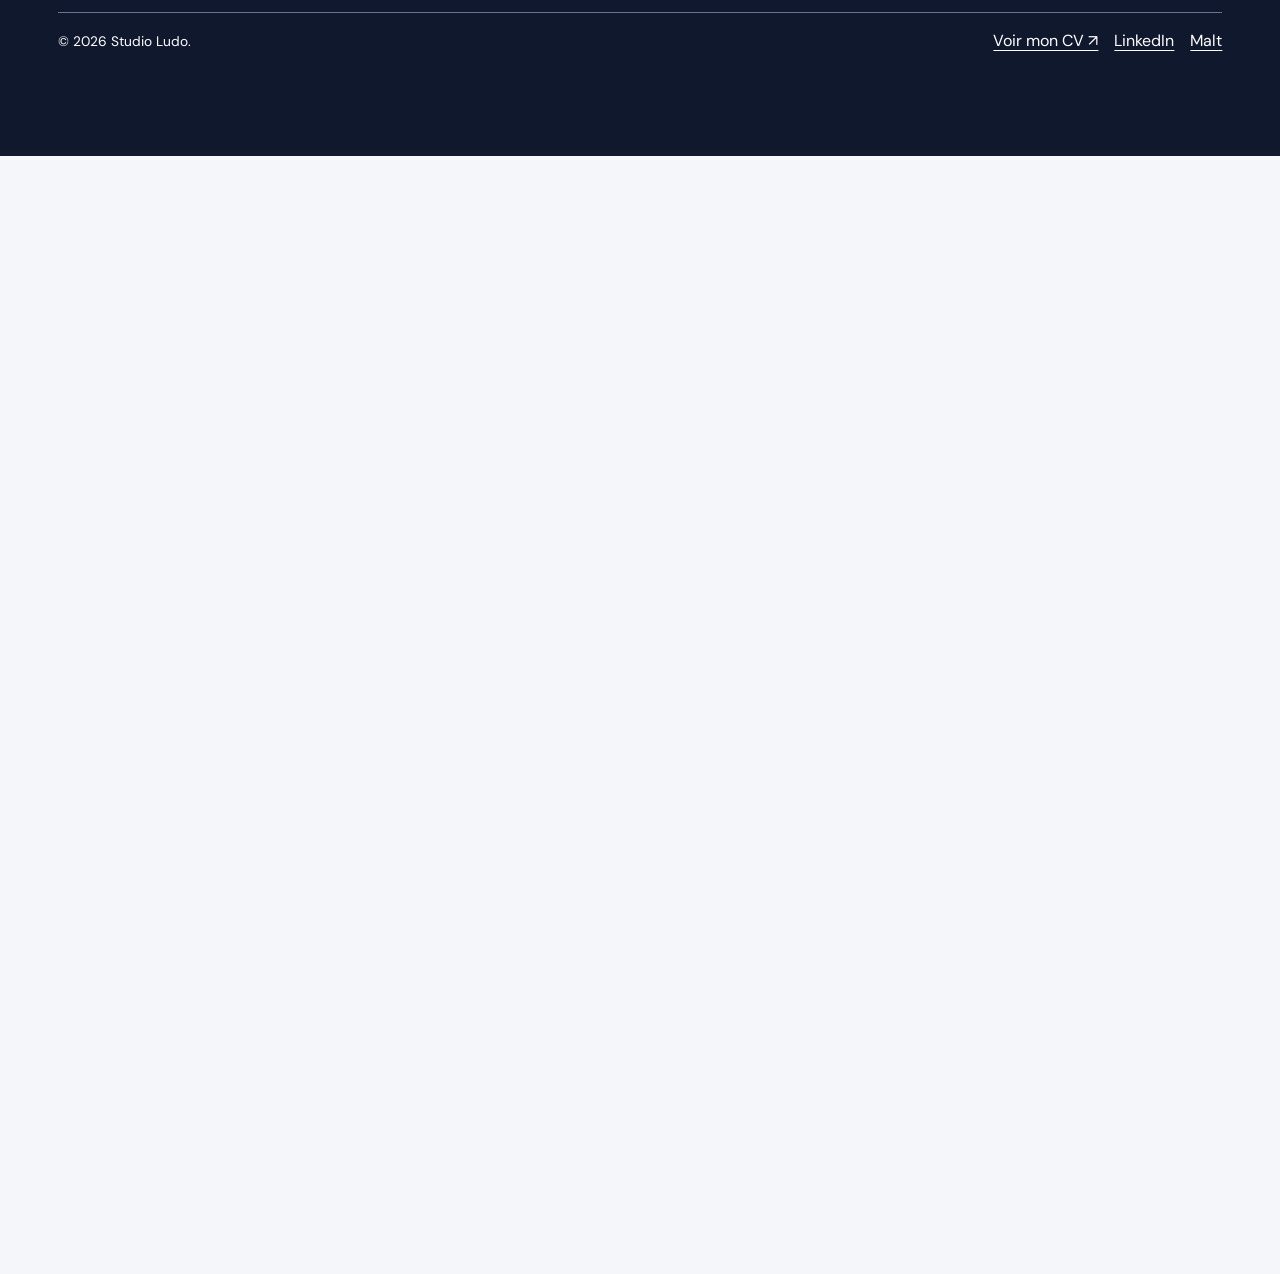
==== commit ca3415d7: "Add files via upload" ====
--- a/index.html
+++ b/index.html
@@ -406,7 +406,7 @@
 .sl .section-intro .catalog-cta,.slf-secondary{background:transparent;border:1px solid currentColor;color:inherit;text-decoration:none;border-radius:2em;padding:.55em 1.05em}
 .sl .section-intro .catalog-cta:hover{background:#10182e;color:#fff}
 @media(max-width:800px){.sl .hero-conclusion{align-items:flex-start;flex-direction:column;gap:.8rem}}
-</style></head><body class="sl"><a class="skip" href="#main">Aller au contenu</a><header class="mast"><div class="wrap mast-inner"><a class="brand" href="#hero" aria-label="Studio Ludo, accueil"><img src="[data-uri]" width="34" height="28" alt="">Studio Ludo<span>.</span></a><nav aria-label="Navigation principale"><a href="ludotheque.html">Ludothèque</a><a href="#methode">Méthode</a><a href="#apropos">À propos</a><a href="#expertises">Expertises</a></nav><a class="contact-link" href="#contact">Contact</a><details class="menu"><summary>Menu</summary><nav aria-label="Navigation mobile"><a href="ludotheque.html">Ludothèque</a><a href="#methode">Méthode</a><a href="#apropos">À propos</a><a href="#expertises">Expertises</a><a href="#contact">Contact</a></nav></details></div></header><script src="./header.js"></script><main id="main"><section class="view-journey" id="hero" aria-labelledby="hero-title"><div class="view-sticky"><div class="wrap view-inner"><div class="view-body"><div class="view-copy"><p class="label">Creative Strategist freelance · Paris</p><div class="hero-lines"><h1 id="hero-title" class="opening-line" aria-label="Tout commence par un regard.">Tout commence <br>par un <em>regard.</em></h1><p class="alignment-line">Mais tout <br>dépend de l’<i class="angle-anchor" aria-hidden="true"></i><span class="sr">angle.</span></p></div></div><div class="floor-art" aria-hidden="true"><svg xmlns="http://www.w3.org/2000/svg" viewbox="-18 0 856 410" aria-hidden="true"><text x="10" y="273" textlength="780" lengthadjust="spacingAndGlyphs" font-family="Bricolage Grotesque,Arial,sans-serif" font-size="250" font-weight="800" letter-spacing="-4" fill="currentColor">angle.</text></svg></div></div><div class="hero-conclusion"><p>De la stratégie créative aux campagnes publicitaires et digitales, je transforme les enjeux des marques en idées qui font la différence.</p><a class="slf-primary" href="#contact">Parlons de votre projet</a></div><div class="view-rail"><div class="scroll-guidance"><span class="wheel" aria-hidden="true"></span><span>Défiler pour changer de point de vue</span></div><a href="#projets">La Ludothèque</a><div class="view-meter" aria-hidden="true"><i></i></div></div></div></div></section><section id="manifeste" class="section manifest" data-chapters><div class="wrap chapter-pin"><p class="label">Manifeste</p><div class="narrative"><div><h2><span>Une idée</span><span class="static-may"> peut</span><span class="typed" aria-hidden="true"></span></h2><div class="chapter-controls" role="group" aria-label="Parcourir le manifeste"><button type="button" aria-label="Passage précédent">‹</button><button type="button" aria-label="Passage suivant">›</button></div></div><div class="chapter-copy"><article class="manifest-entry" id="manifest-1"><h3>surprendre</h3><h4>Pour sortir du déjà-vu.</h4><p>Détourner les codes, jouer avec les attentes, provoquer la surprise. J'aime ce petit décalage, parfois drôle ou absurde, qui arrête le regard et éveille la curiosité.</p></article><article class="manifest-entry" id="manifest-2"><h3>questionner</h3><h4>Pour faire bouger les lignes.</h4><p>Remettre en question les évidences, chercher les contradictions et explorer d'autres perspectives. Parce que les idées intéressantes naissent souvent là où l'on cesse de tenir les choses pour acquises.</p></article><article class="manifest-entry" id="manifest-3"><h3>émouvoir</h3><h4>Pour toucher juste.</h4><p>Partir de ce que les gens vivent, désirent ou ressentent pour imaginer des histoires qui leur parlent. Celles dans lesquelles ils se reconnaissent et dont ils se souviennent.</p></article><article class="manifest-entry finale"><h3>Une idée doit avoir du sens.</h3><h4>Pour servir une intention.</h4><p>Surprendre, questionner ou émouvoir n'est jamais une fin en soi. Une idée doit avant tout répondre à un enjeu, parler aux bonnes personnes et provoquer quelque chose d'utile.</p></article></div></div></div></section><section class="section projects" id="projets" aria-labelledby="projects-title"><div class="wrap section-intro"><h2 id="projects-title">La Ludothèque.</h2><p>À chaque brief, son défi. À chaque défi, un nouvel angle. Découvrez une sélection de projets où stratégie, insights et créativité se rencontrent pour donner vie à des idées singulières.</p><a href="ludotheque.html" class="catalog-cta">Voir tous les projets</a></div><article class="case case-0"><div class="wrap"><div class="case-context"><div><div class="case-head"><h3>LegalStart</h3><p class="label">Stratégie créative · Concepts vidéo · Paid Social</p><p class="status">Recommandation créative / concept spéculatif</p></div><dl class="strategy"><div><dt>Défi</dt><dd>Comment se différencier sur le marché de la création d'entreprise et aider les futurs entrepreneurs à franchir le cap ?</dd></div><div><dt>Insight</dt><dd>Entre l'envie de se lancer et la peur de se tromper, tous les futurs entrepreneurs n'ont pas besoin du même déclic.</dd></div></dl></div><img src="images/2.webp" alt="Exemples de communication de la marque LegalStart" class="context-image" width="1440" height="900" loading="lazy" decoding="async"></div><div class="concept-beat" data-concept="legal"><div class="legal-words" aria-label="LEGAL rassure. START libère."><span>LEGAL<small>rassure</small></span><span>START<small>libère</small></span></div></div><div class="angle-block"><h4>Angle créatif</h4><p>Et si le nom LegalStart devenait lui-même le concept ? Deux territoires, deux registres et deux façons de parler aux entrepreneurs, selon ce qui les retient ou les pousse à agir.</p></div><div class="gallery territories"><figure><div class="territory-copy"><p class="label">01 / Le reconverti</p><h4><span class="idea-accent">Rassurer</span> pour avancer.</h4><p>Valoriser l'expertise et l'accompagnement juridique pour entreprendre sereinement, sans devoir tout maîtriser.</p></div><strong class="example-title">Comme un pro</strong><img src="[data-uri]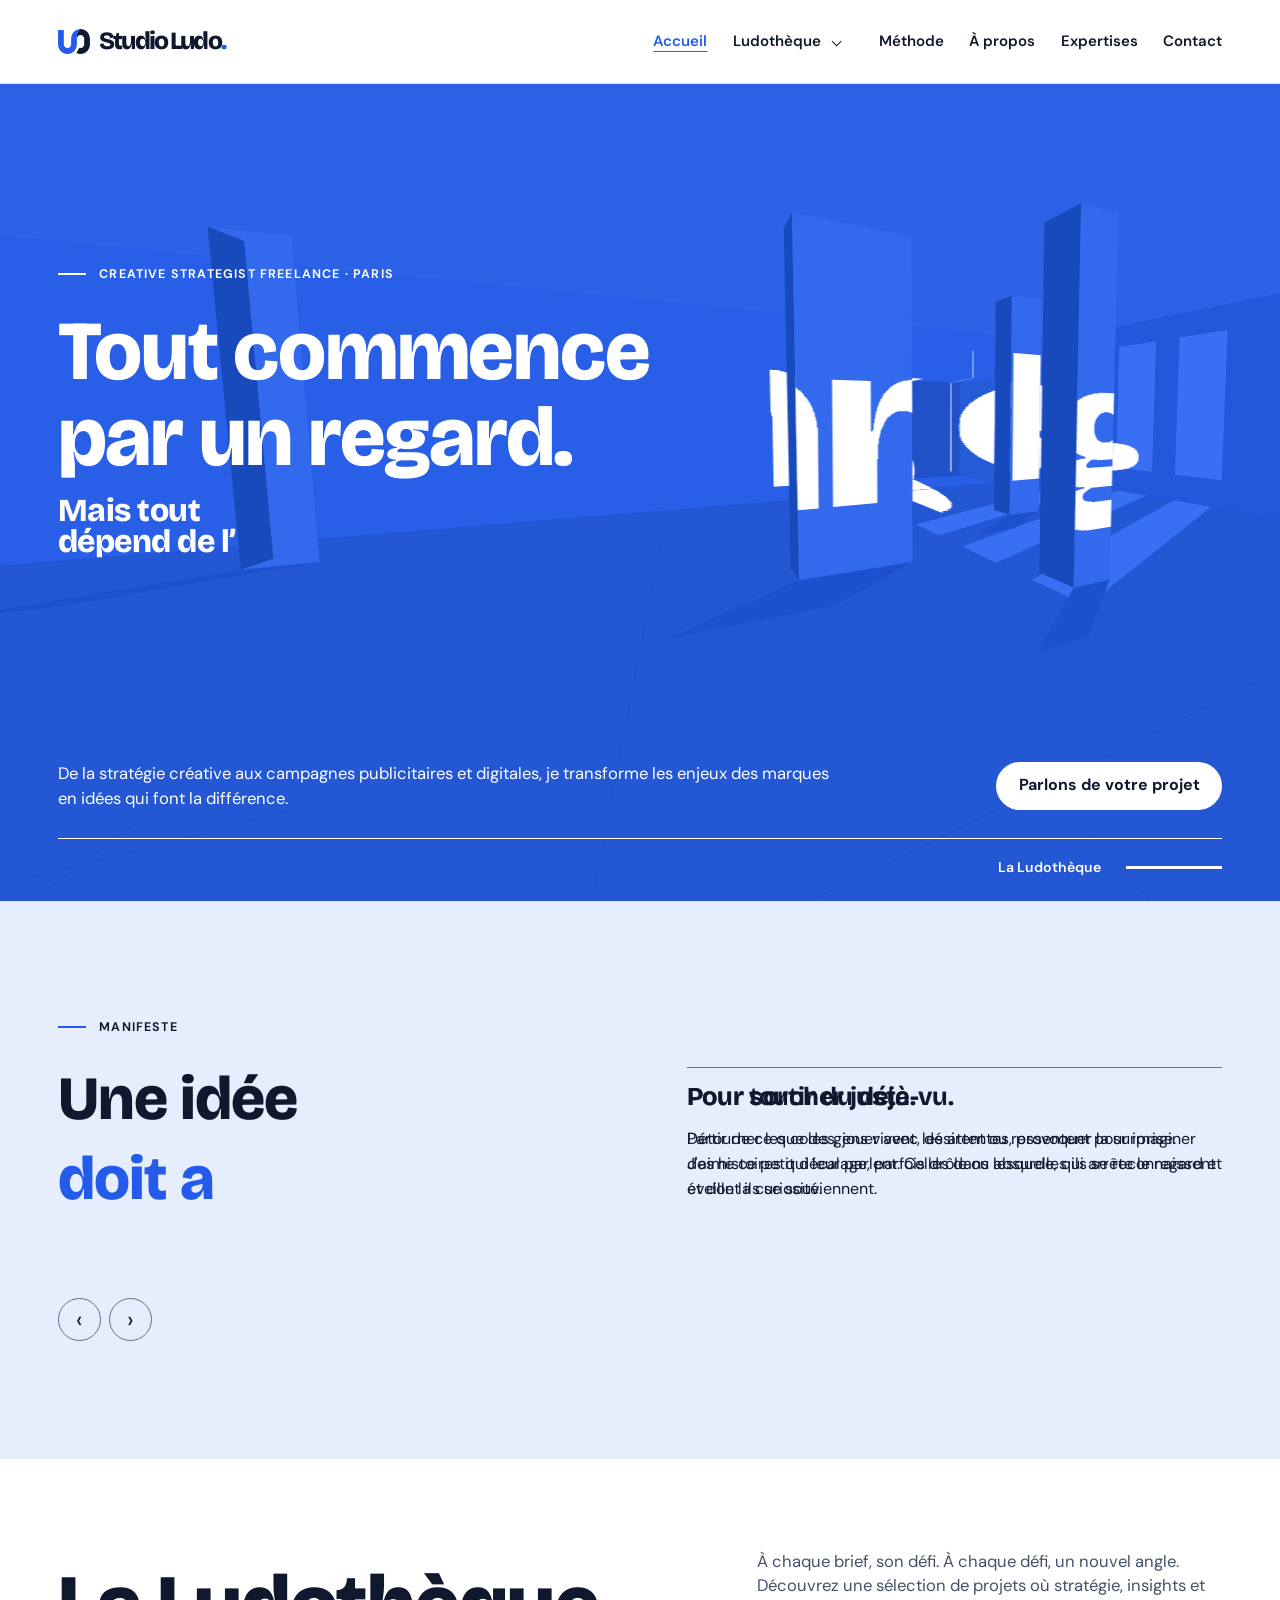
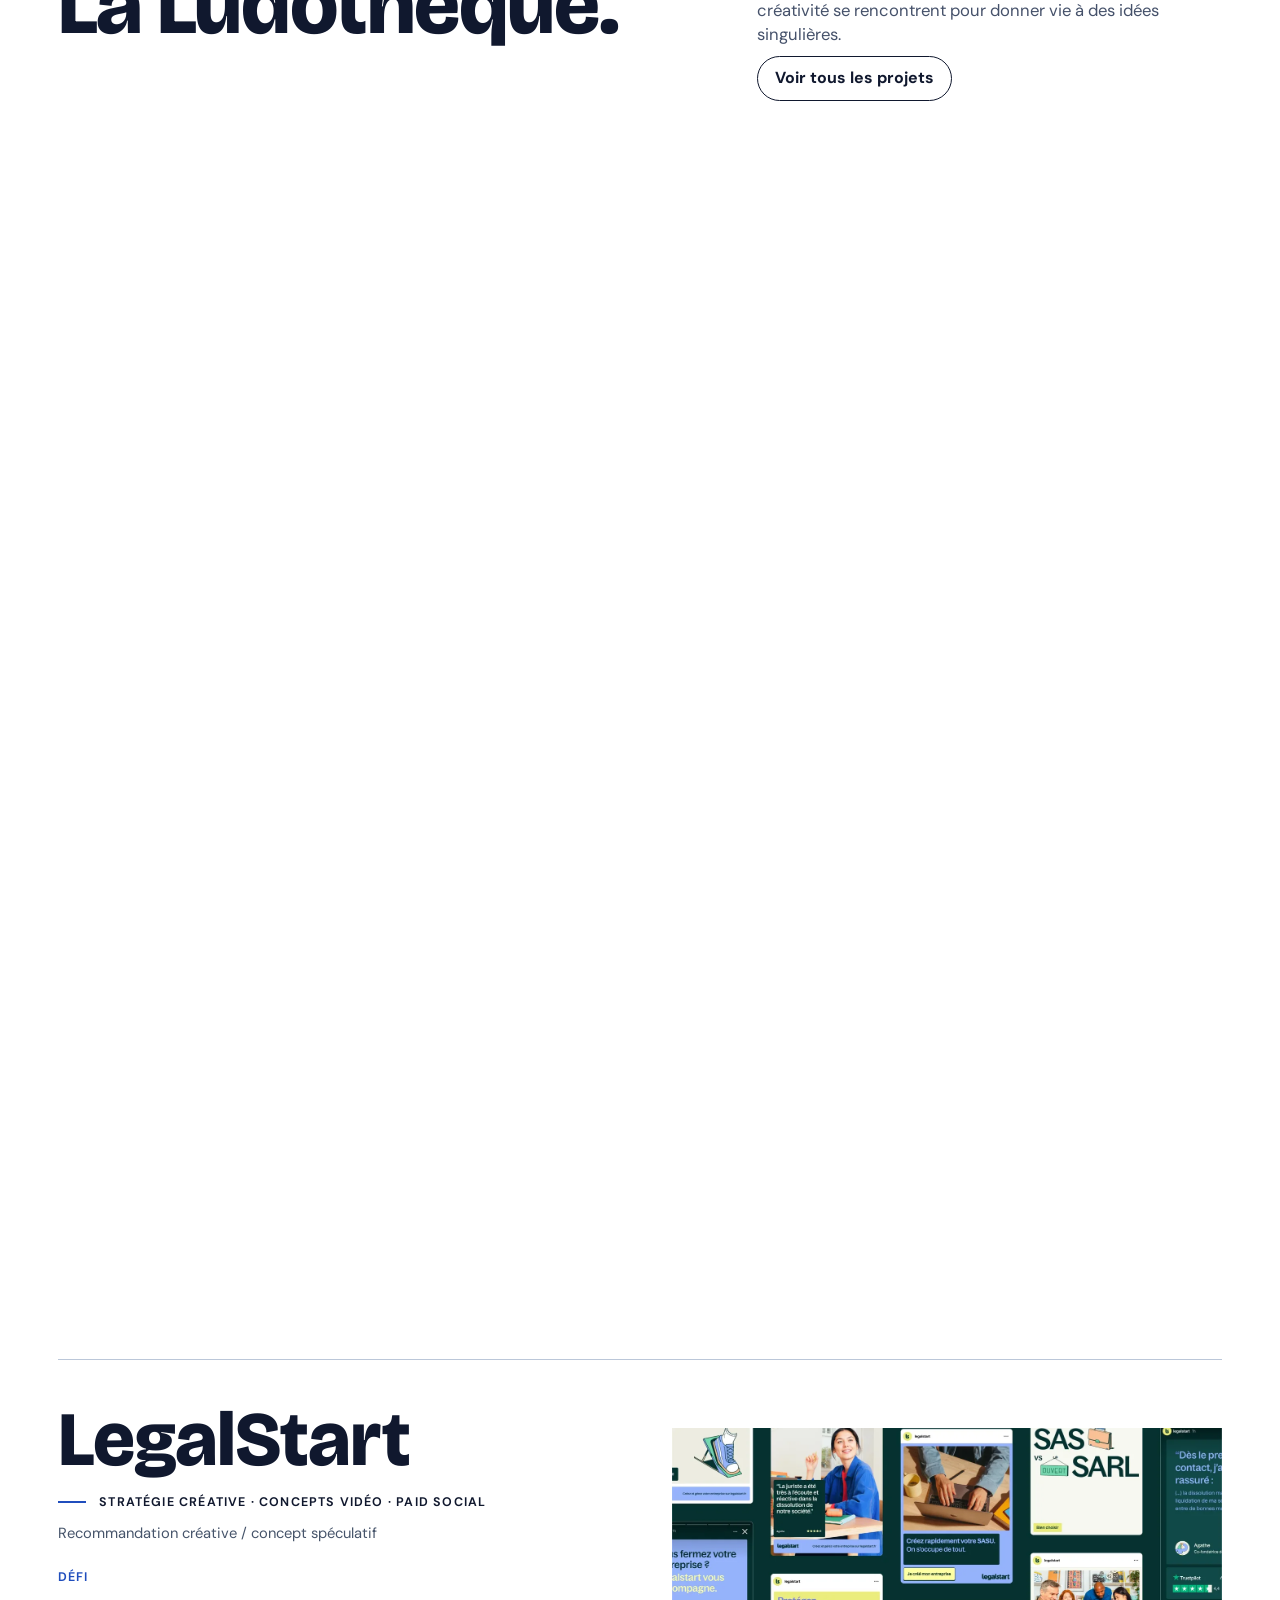
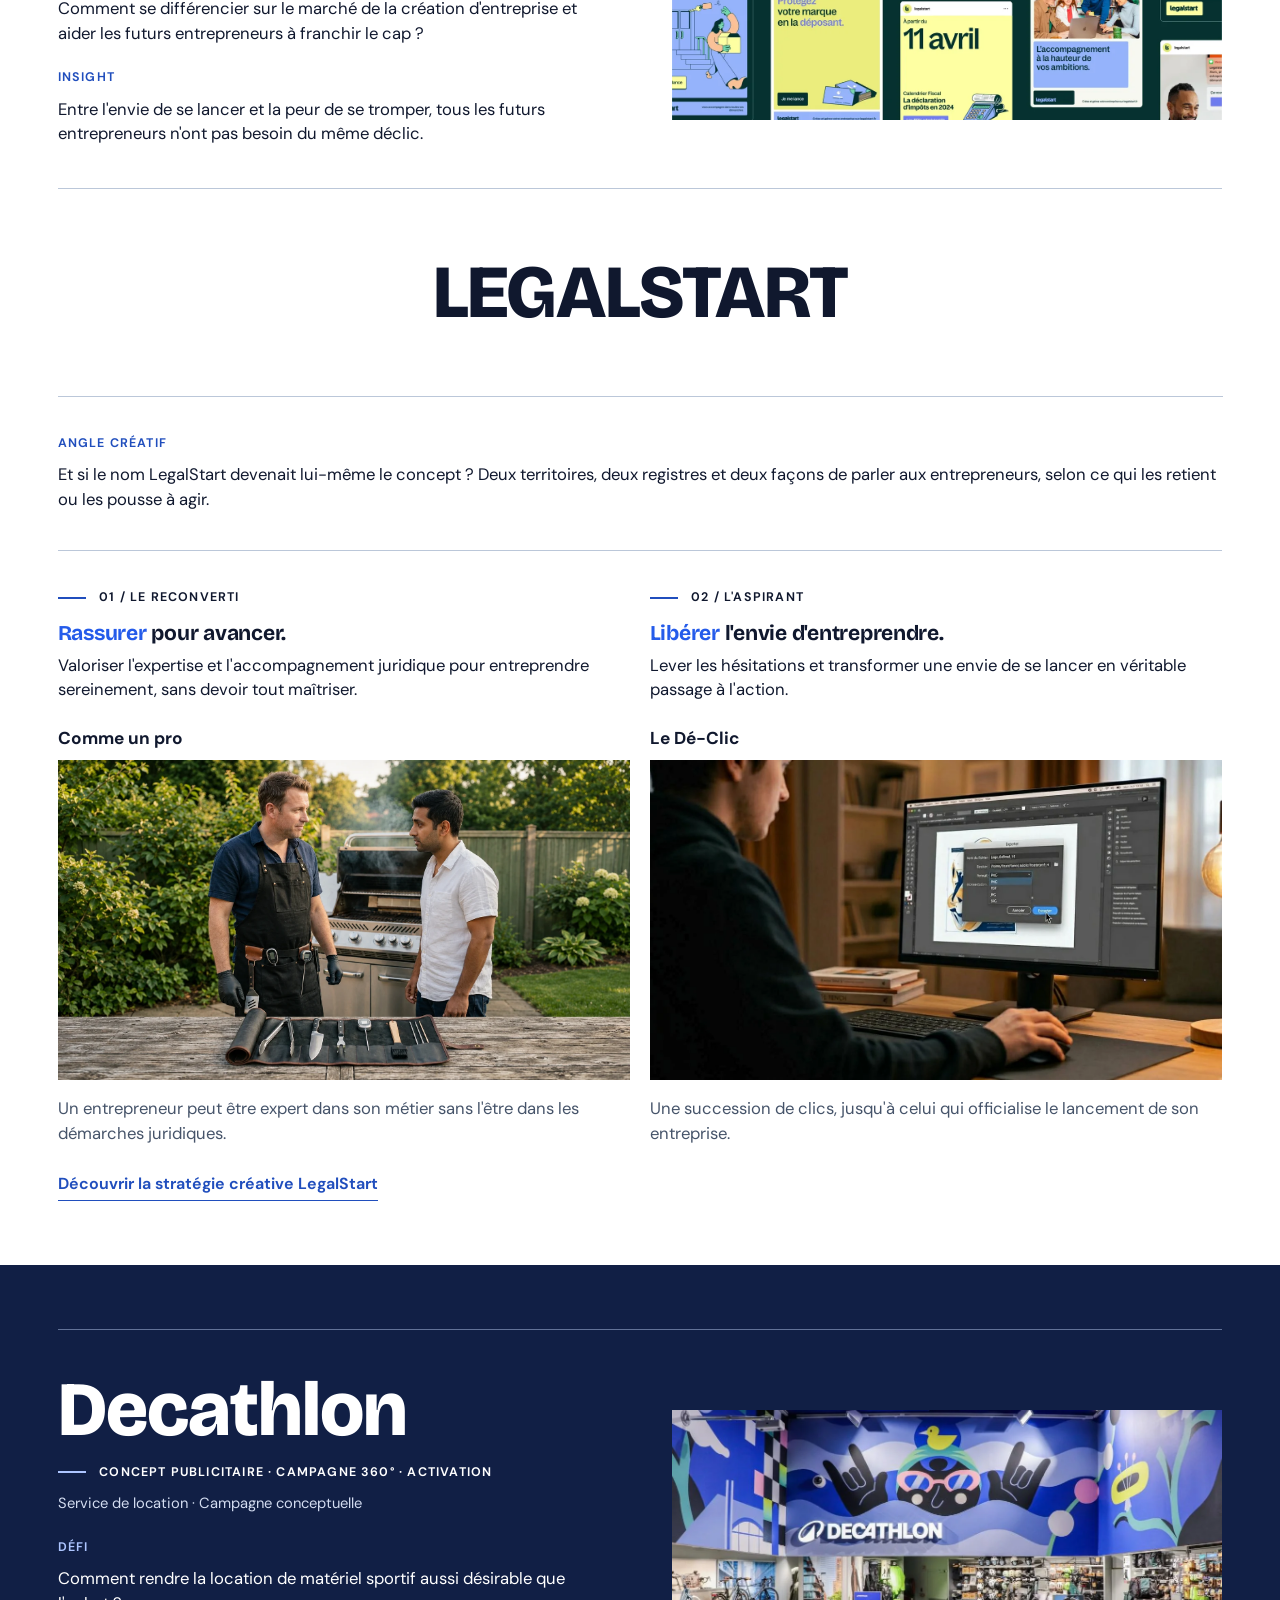
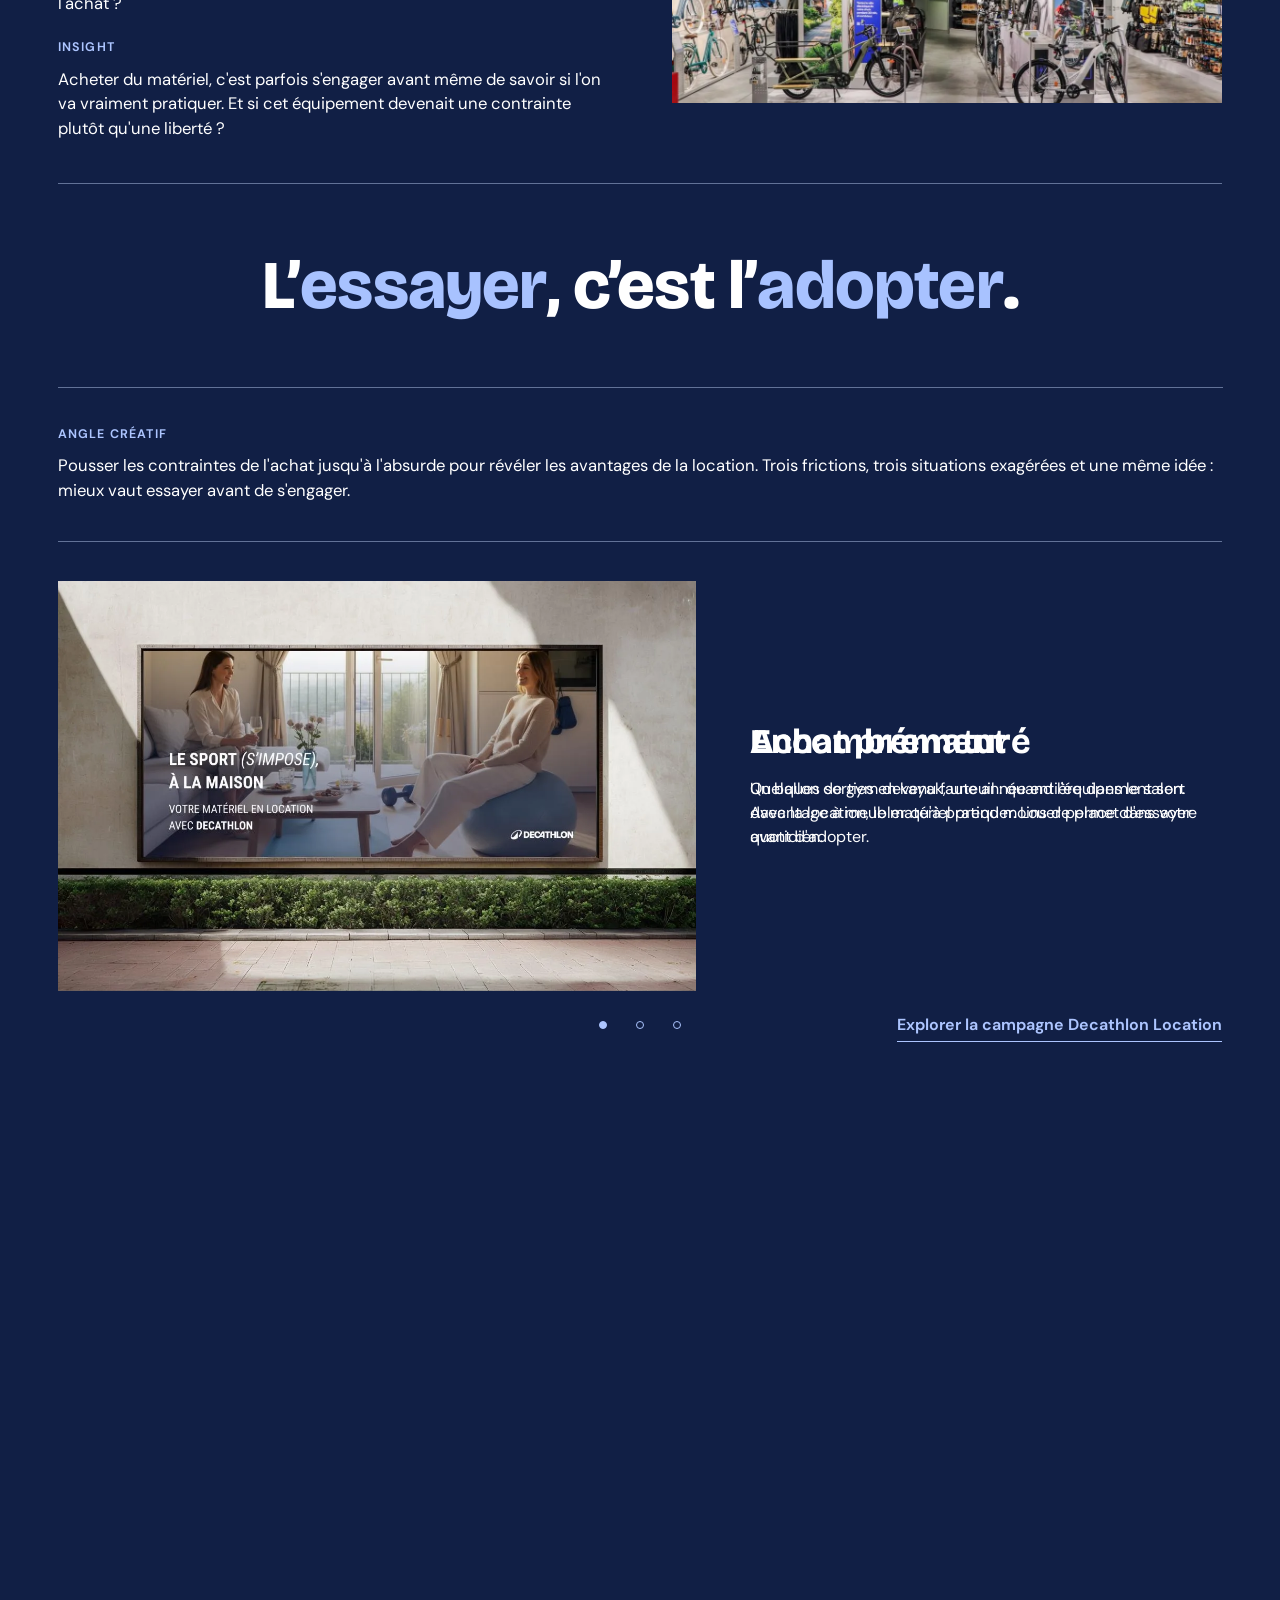
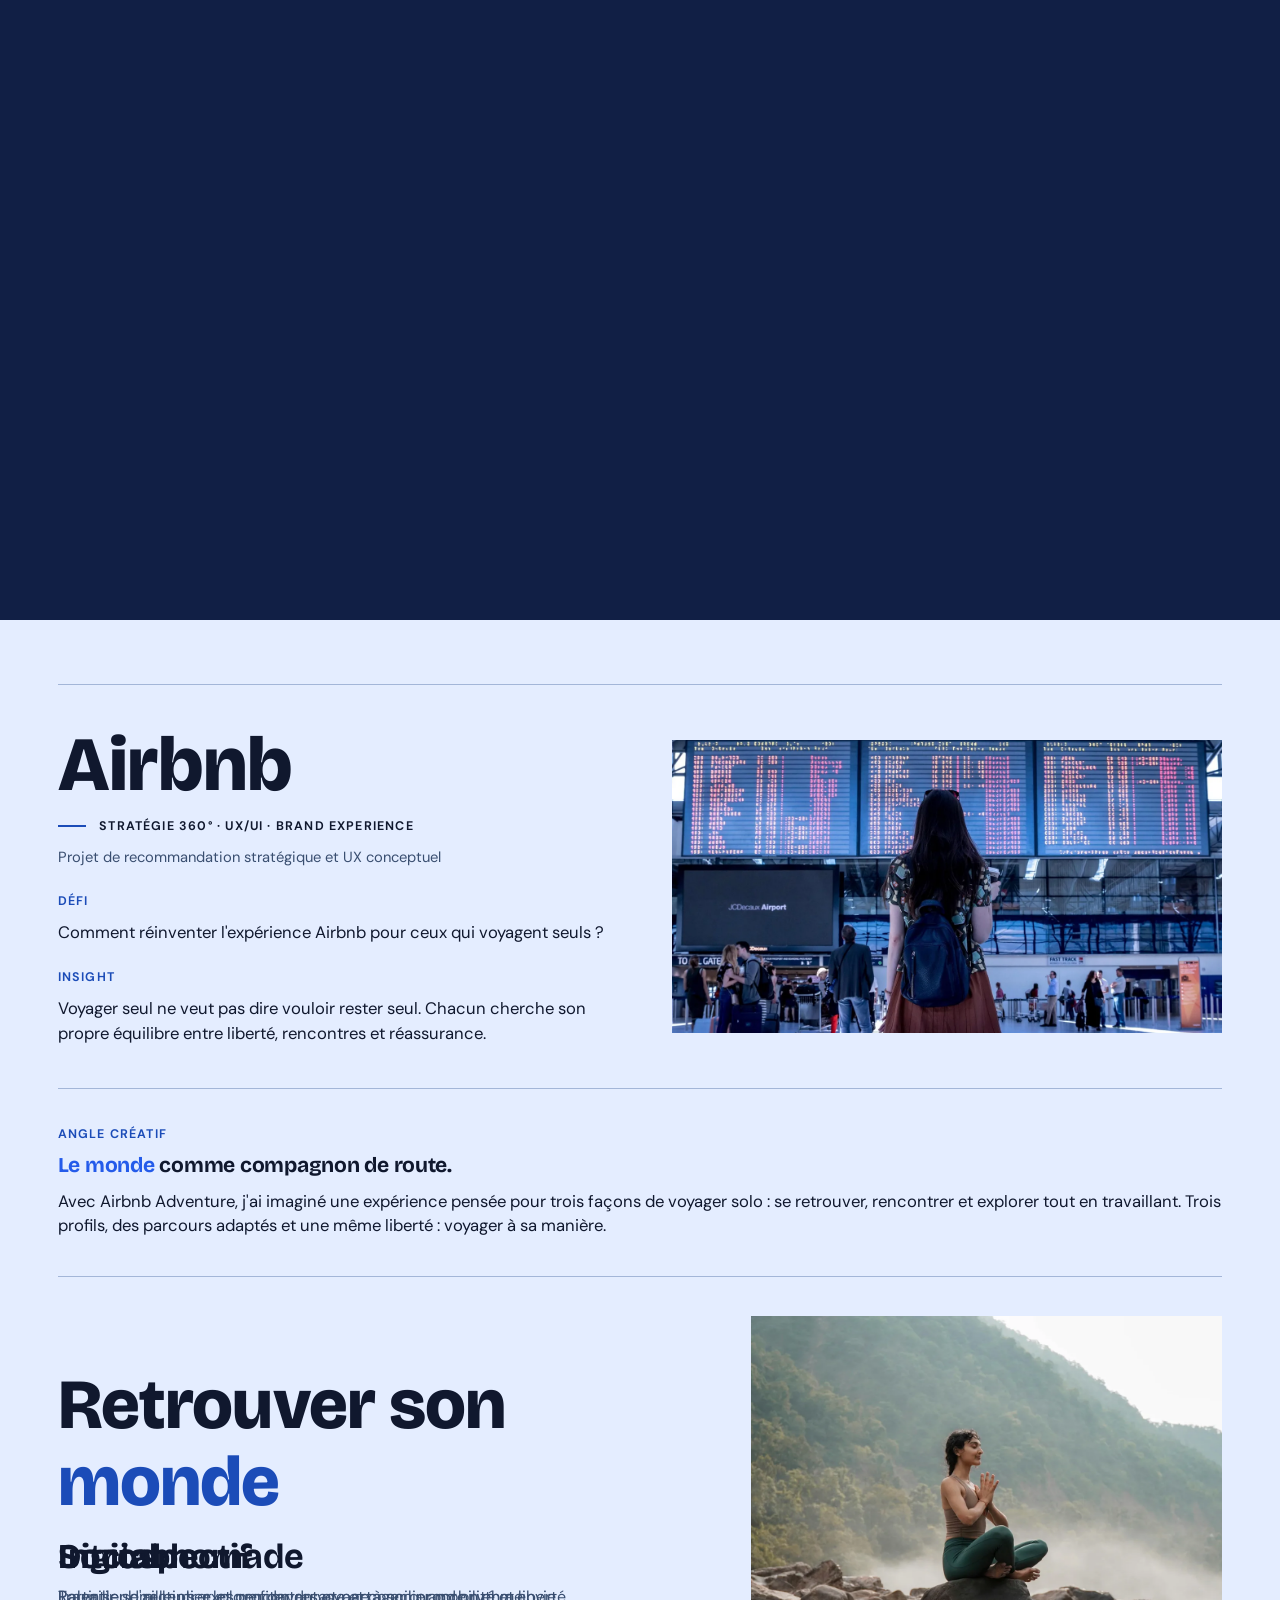
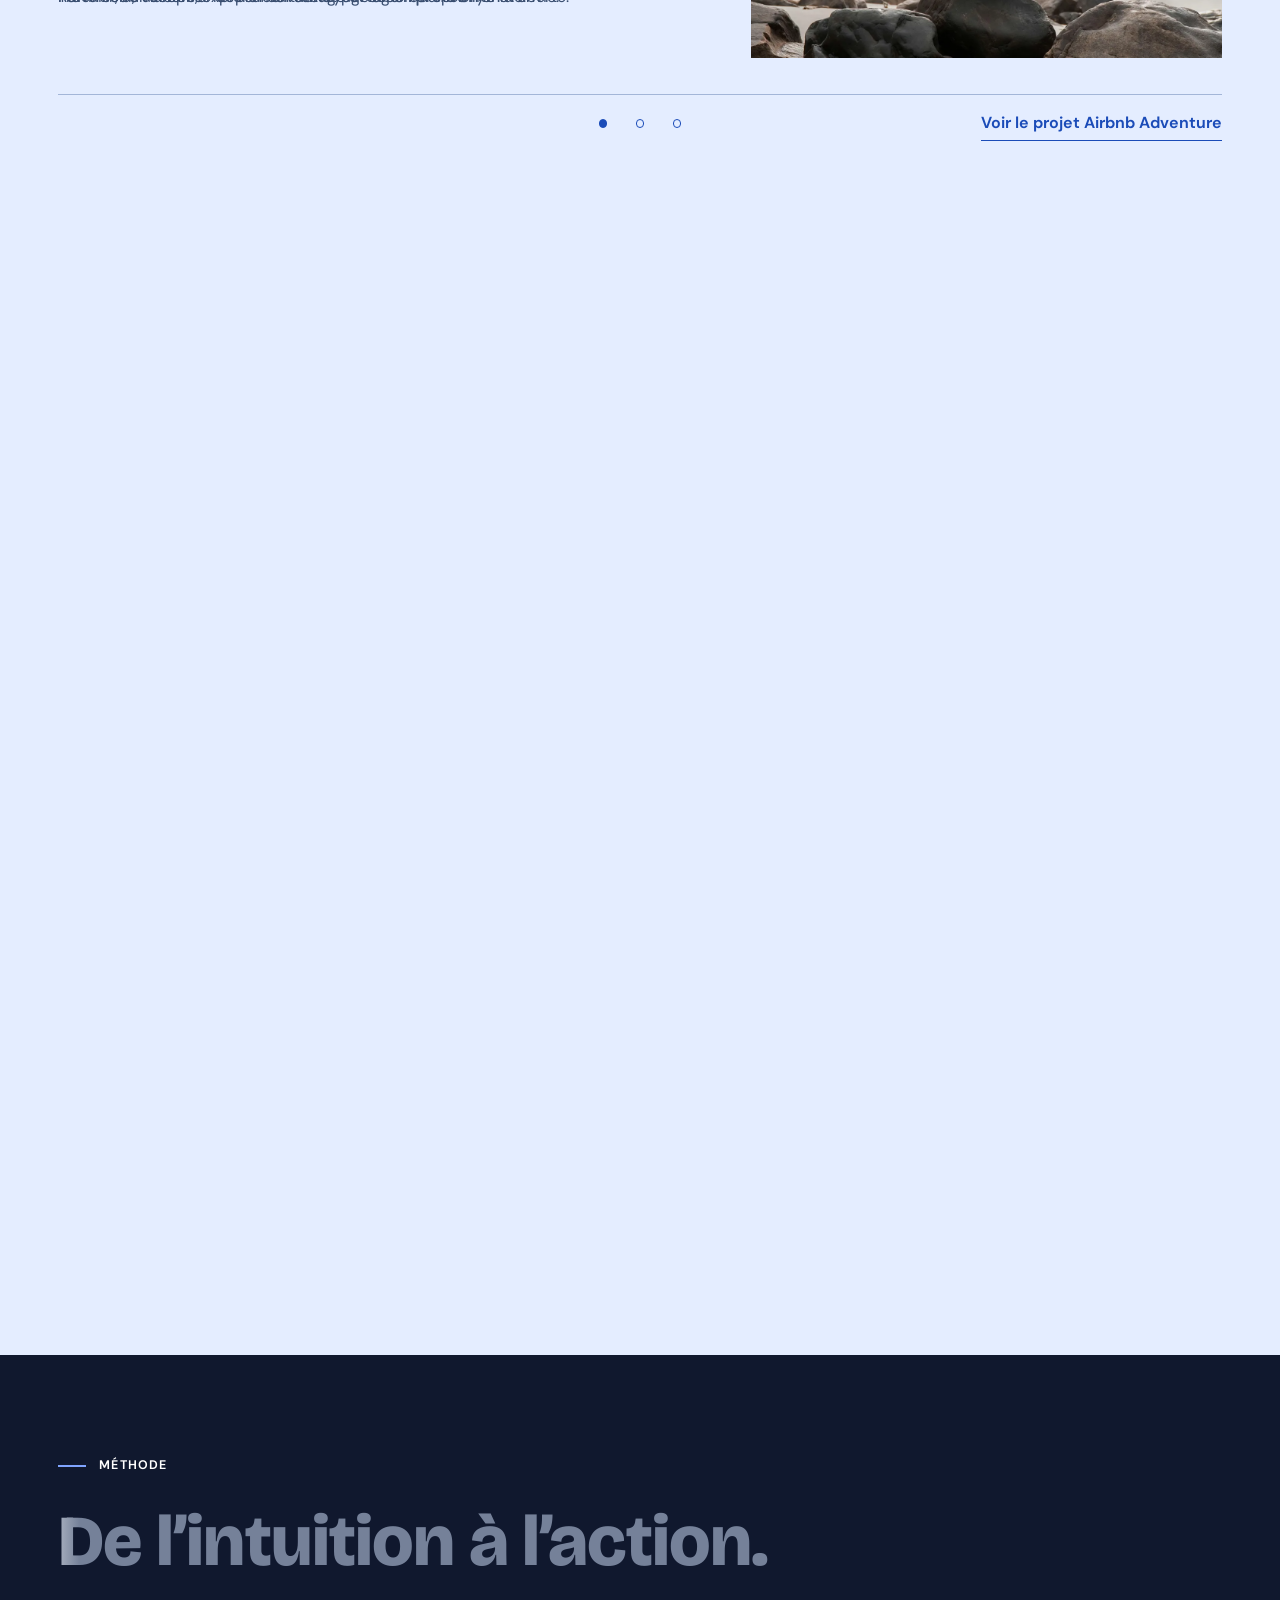
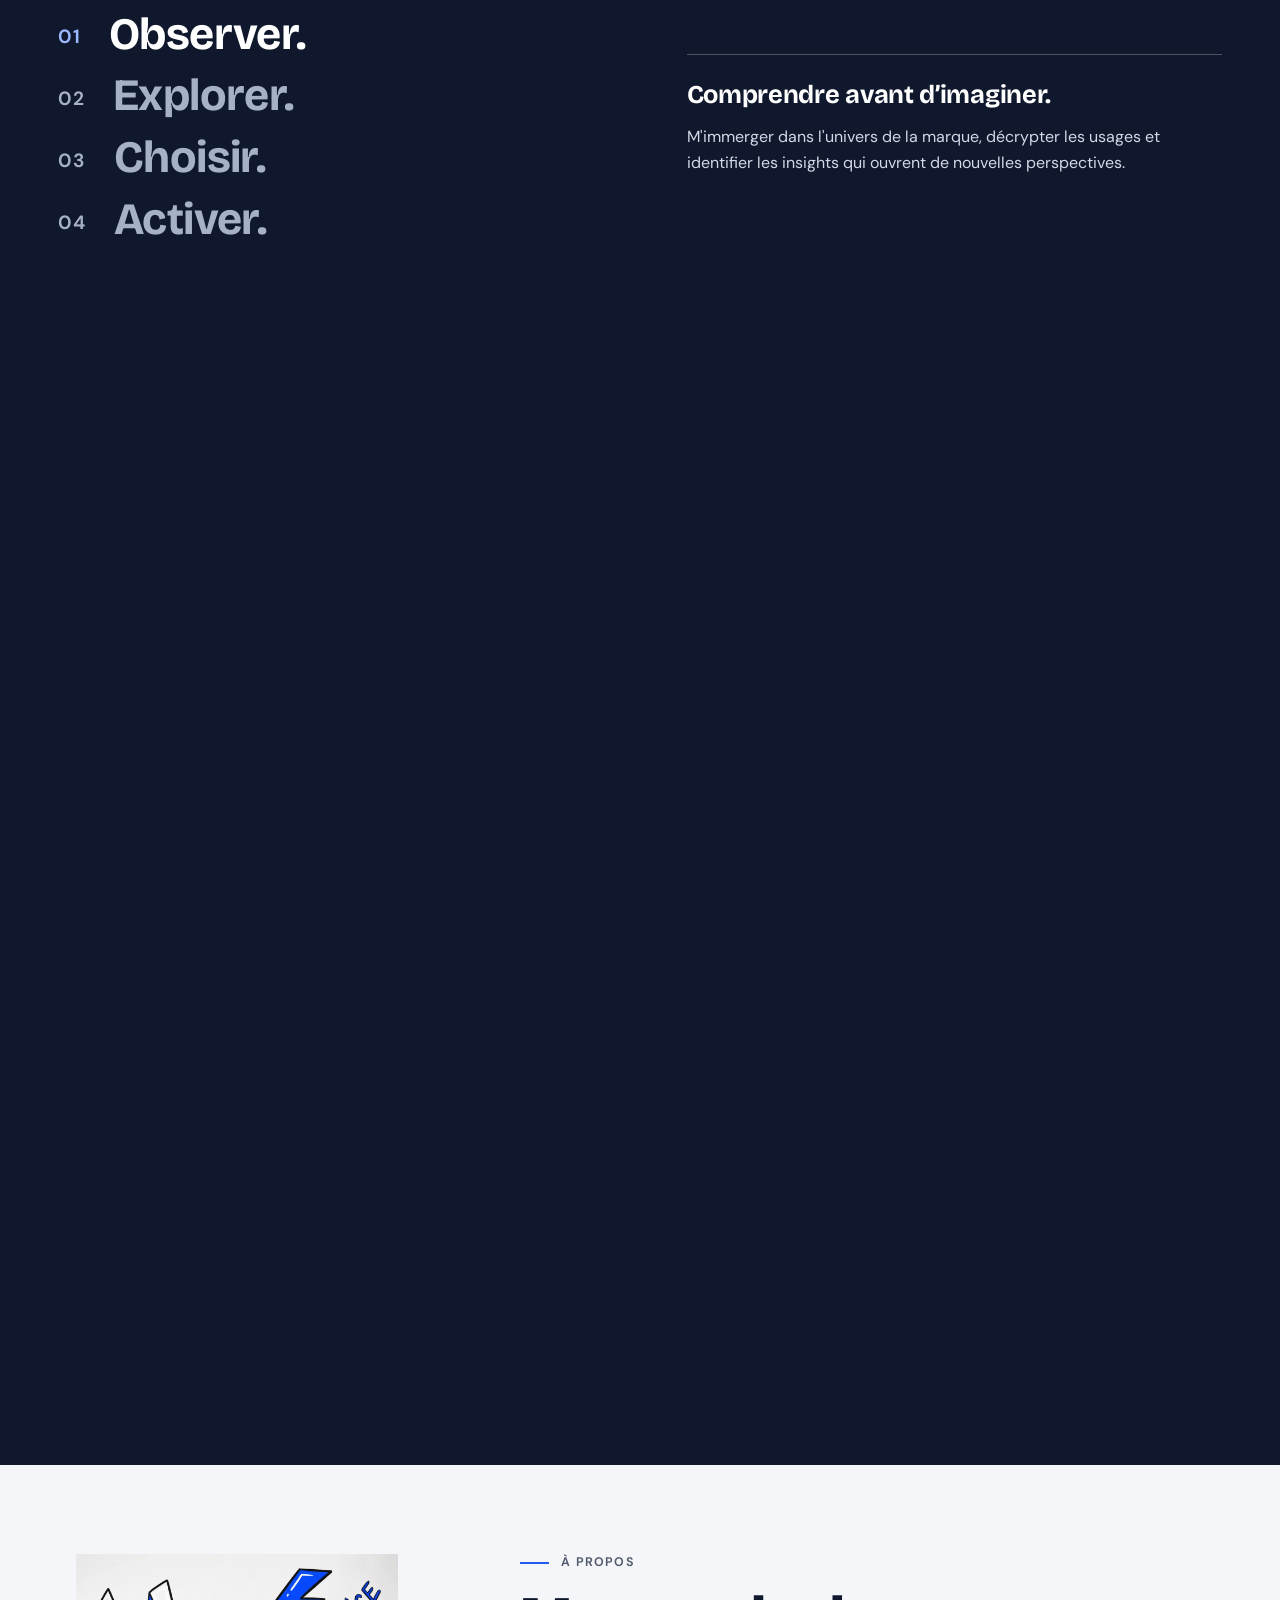
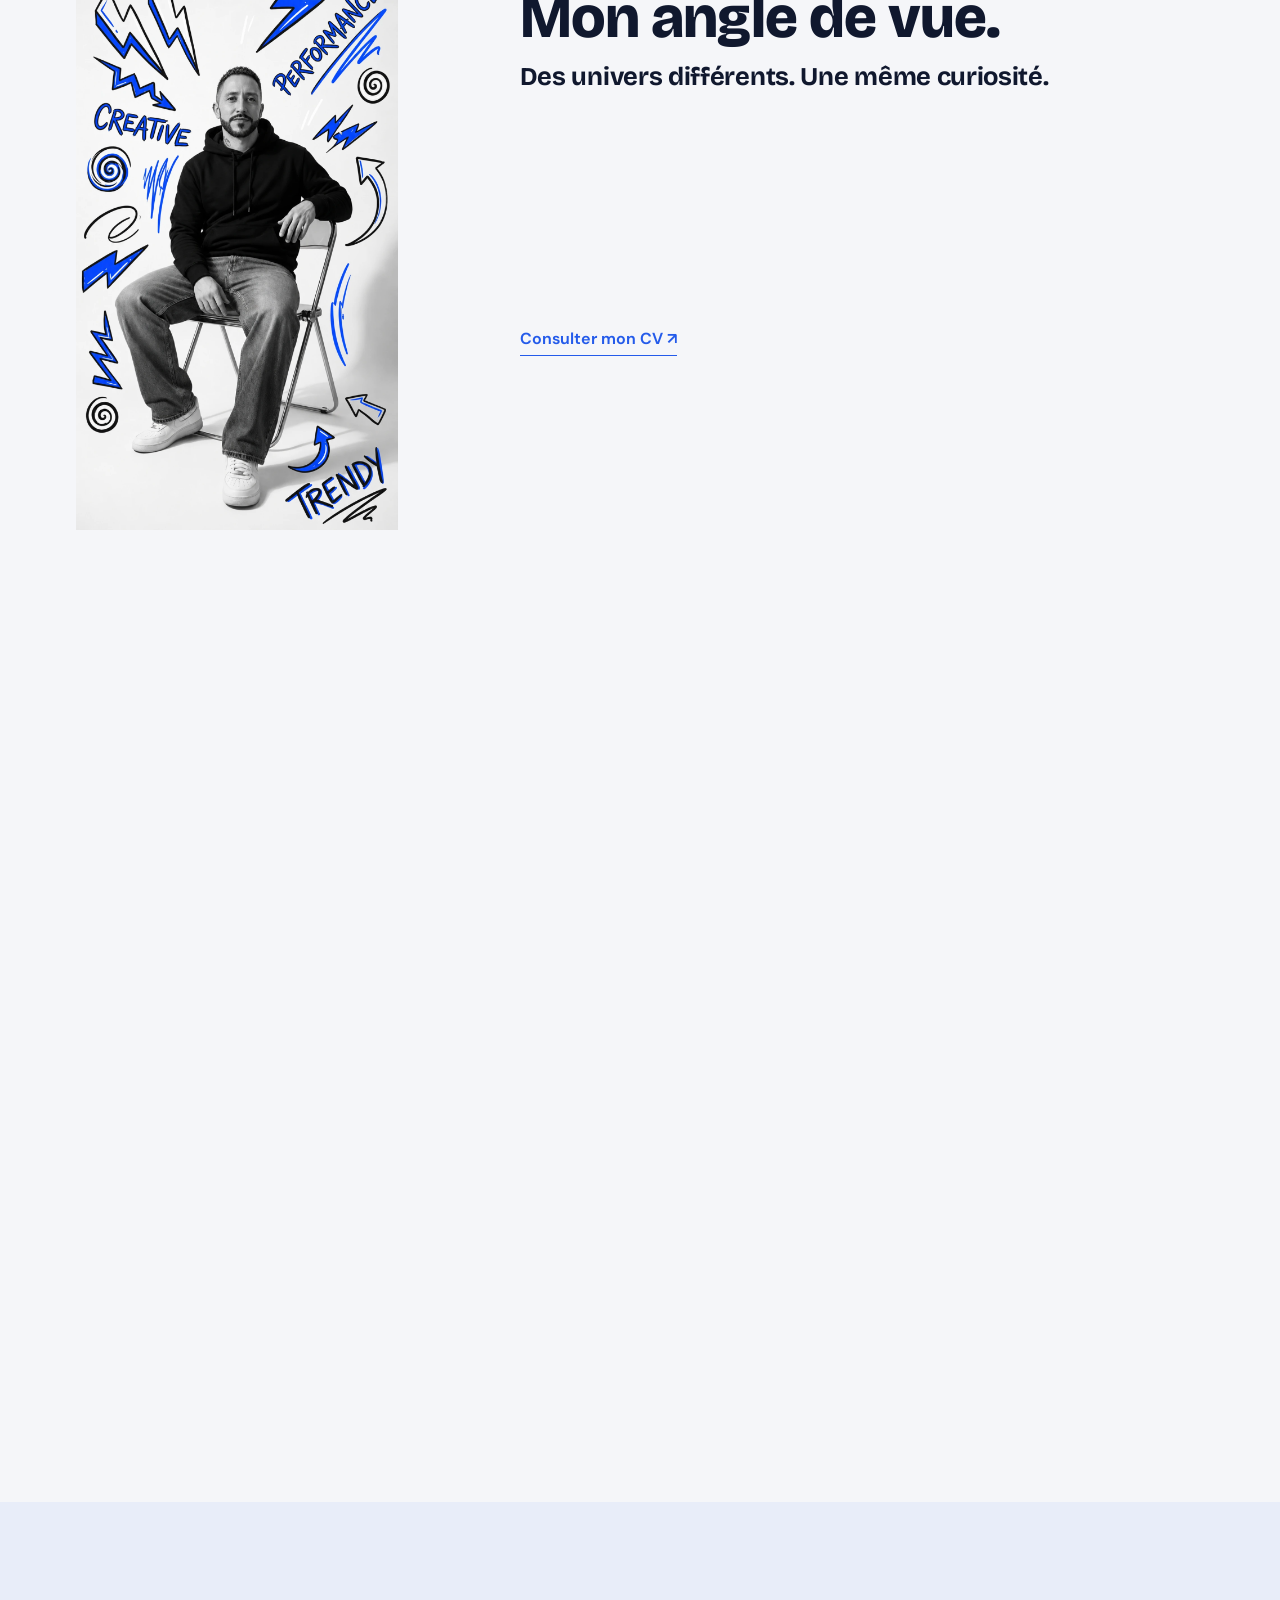
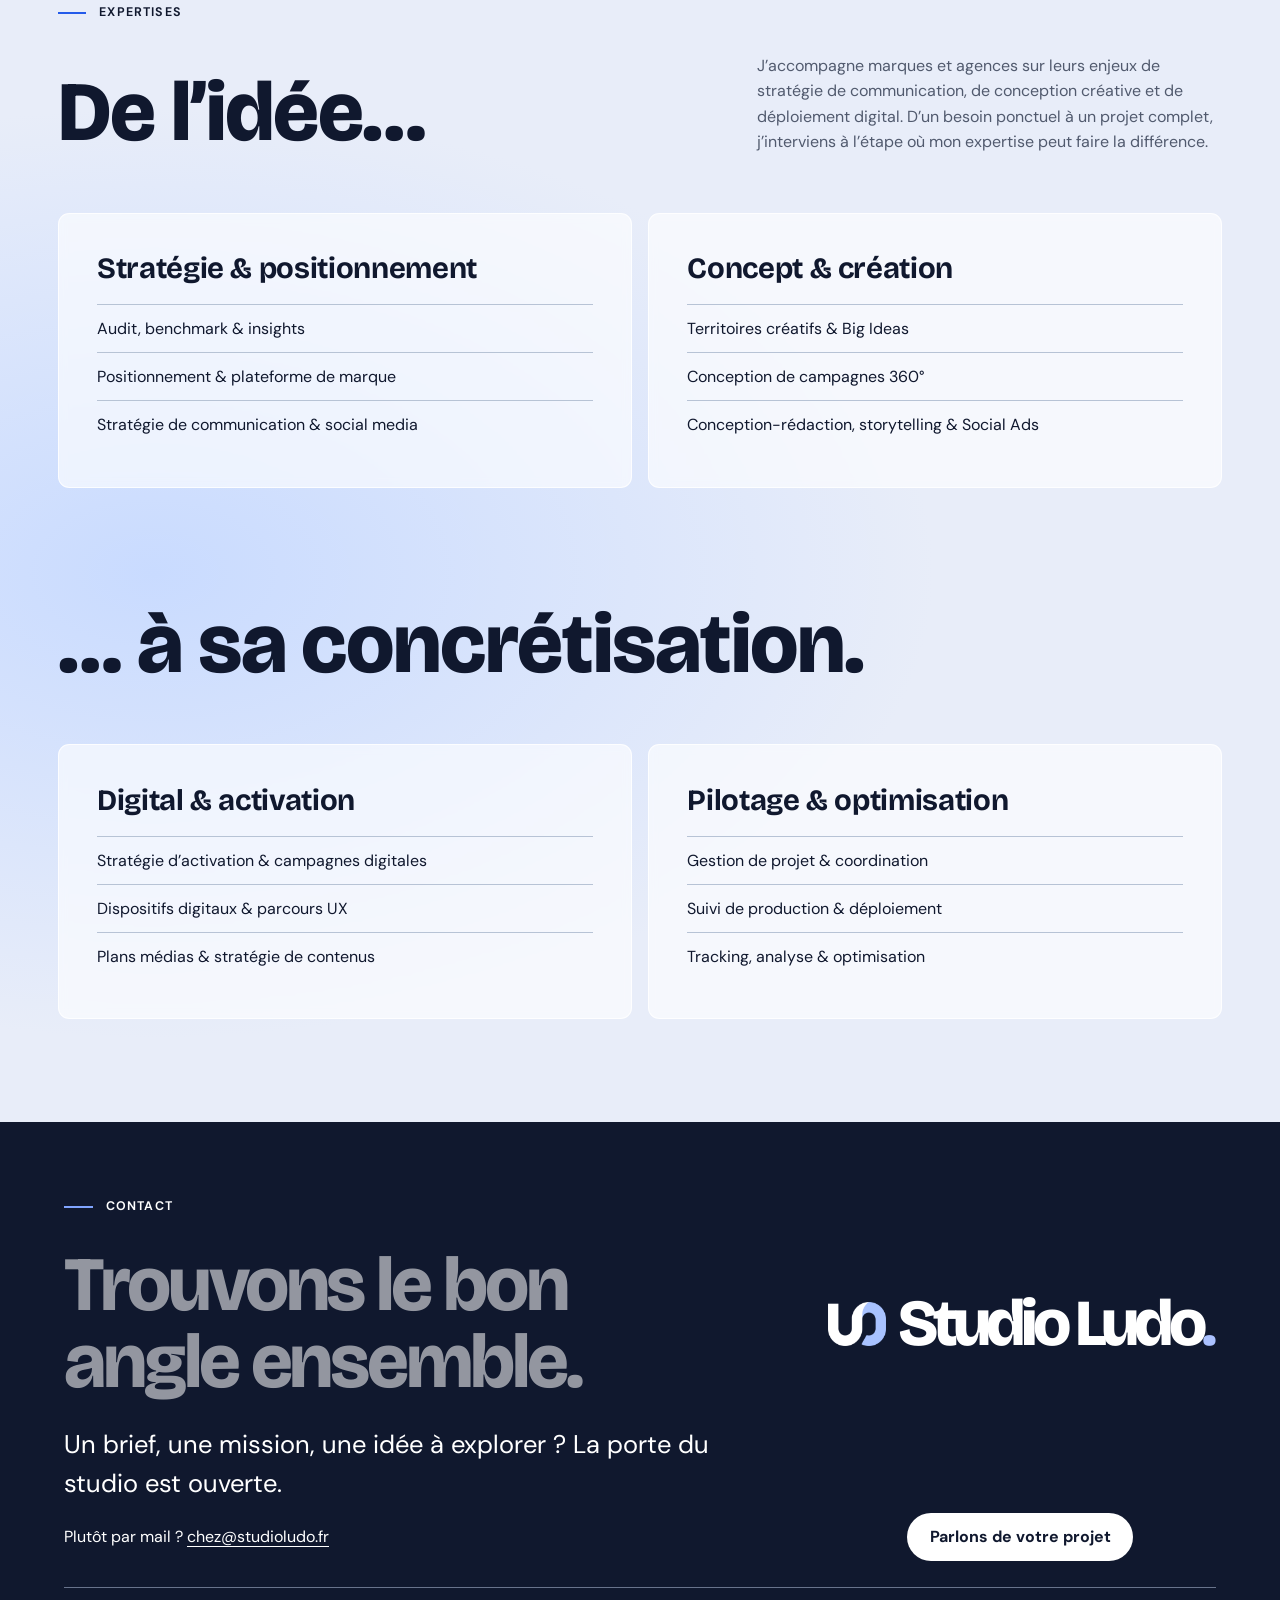
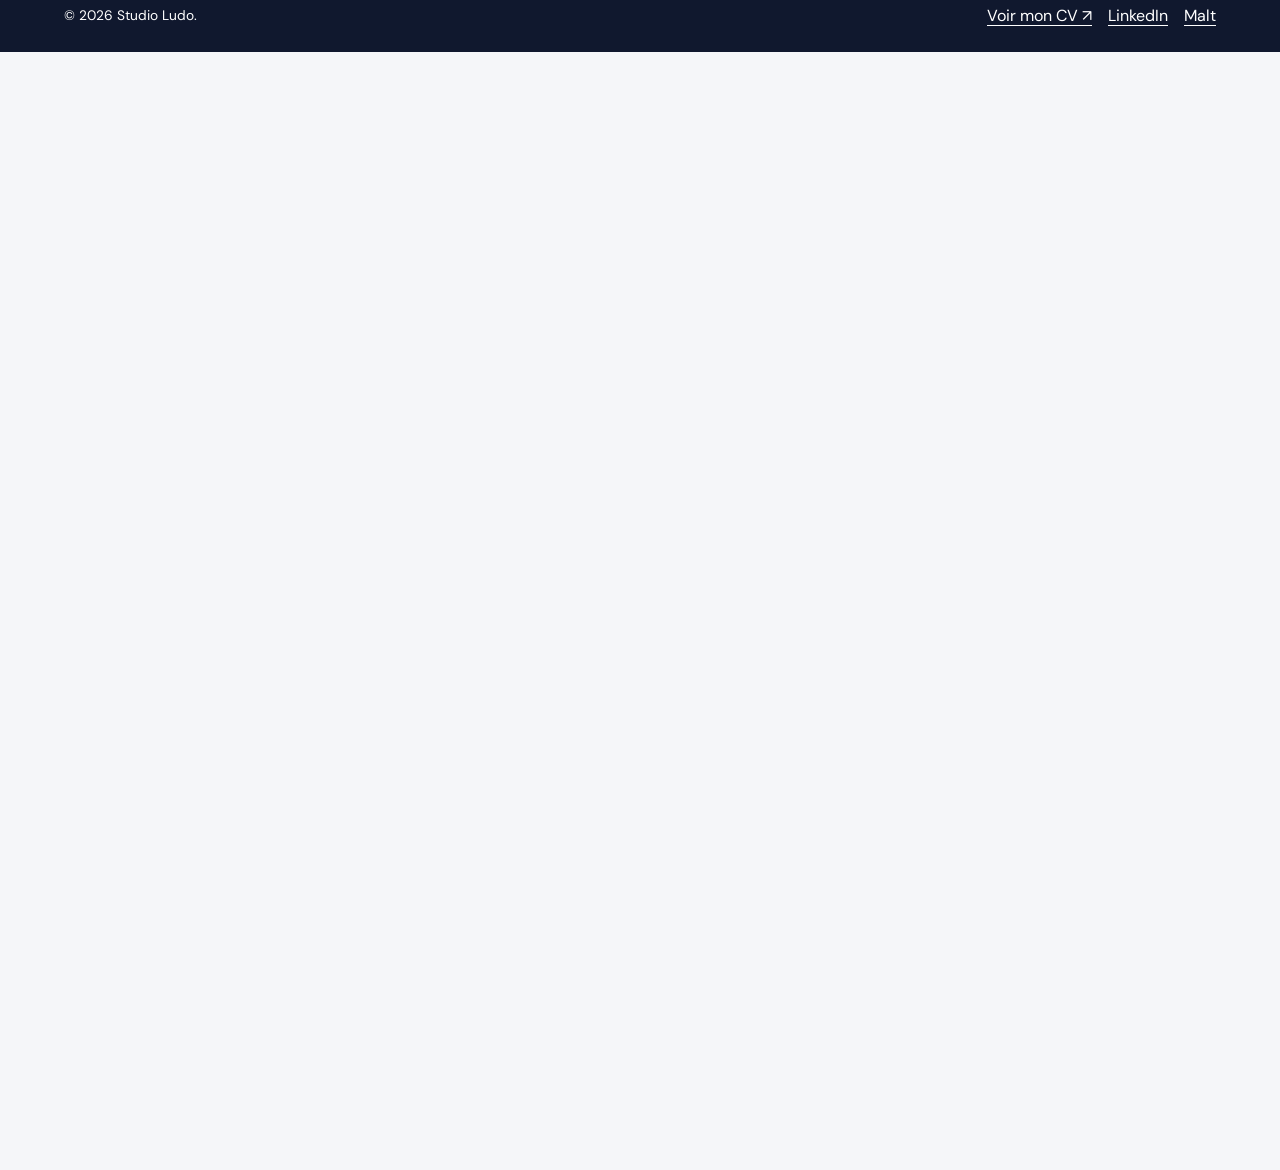
==== commit 49ebddb2: "Add files via upload" ====
--- a/index.html
+++ b/index.html
@@ -406,7 +406,27 @@
 .sl .section-intro .catalog-cta,.slf-secondary{background:transparent;border:1px solid currentColor;color:inherit;text-decoration:none;border-radius:2em;padding:.55em 1.05em}
 .sl .section-intro .catalog-cta:hover{background:#10182e;color:#fff}
 @media(max-width:800px){.sl .hero-conclusion{align-items:flex-start;flex-direction:column;gap:.8rem}}
-</style></head><body class="sl"><a class="skip" href="#main">Aller au contenu</a><header class="mast"><div class="wrap mast-inner"><a class="brand" href="#hero" aria-label="Studio Ludo, accueil"><img src="[data-uri]" width="34" height="28" alt="">Studio Ludo<span>.</span></a><nav aria-label="Navigation principale"><a href="ludotheque.html">Ludothèque</a><a href="#methode">Méthode</a><a href="#apropos">À propos</a><a href="#expertises">Expertises</a></nav><a class="contact-link" href="#contact">Contact</a><details class="menu"><summary>Menu</summary><nav aria-label="Navigation mobile"><a href="ludotheque.html">Ludothèque</a><a href="#methode">Méthode</a><a href="#apropos">À propos</a><a href="#expertises">Expertises</a><a href="#contact">Contact</a></nav></details></div></header><script src="./header.js"></script><main id="main"><section class="view-journey" id="hero" aria-labelledby="hero-title"><div class="view-sticky"><div class="wrap view-inner"><div class="view-body"><div class="view-copy"><p class="label">Creative Strategist freelance · Paris</p><div class="hero-lines"><h1 id="hero-title" class="opening-line" aria-label="Tout commence par un regard.">Tout commence <br>par un <em>regard.</em></h1><p class="alignment-line">Mais tout <br>dépend de l’<i class="angle-anchor" aria-hidden="true"></i><span class="sr">angle.</span></p></div></div><div class="floor-art" aria-hidden="true"><svg xmlns="http://www.w3.org/2000/svg" viewbox="-18 0 856 410" aria-hidden="true"><text x="10" y="273" textlength="780" lengthadjust="spacingAndGlyphs" font-family="Bricolage Grotesque,Arial,sans-serif" font-size="250" font-weight="800" letter-spacing="-4" fill="currentColor">angle.</text></svg></div></div><div class="hero-conclusion"><p>De la stratégie créative aux campagnes publicitaires et digitales, je transforme les enjeux des marques en idées qui font la différence.</p><a class="slf-primary" href="#contact">Parlons de votre projet</a></div><div class="view-rail"><div class="scroll-guidance"><span class="wheel" aria-hidden="true"></span><span>Défiler pour changer de point de vue</span></div><a href="#projets">La Ludothèque</a><div class="view-meter" aria-hidden="true"><i></i></div></div></div></div></section><section id="manifeste" class="section manifest" data-chapters><div class="wrap chapter-pin"><p class="label">Manifeste</p><div class="narrative"><div><h2><span>Une idée</span><span class="static-may"> peut</span><span class="typed" aria-hidden="true"></span></h2><div class="chapter-controls" role="group" aria-label="Parcourir le manifeste"><button type="button" aria-label="Passage précédent">‹</button><button type="button" aria-label="Passage suivant">›</button></div></div><div class="chapter-copy"><article class="manifest-entry" id="manifest-1"><h3>surprendre</h3><h4>Pour sortir du déjà-vu.</h4><p>Détourner les codes, jouer avec les attentes, provoquer la surprise. J'aime ce petit décalage, parfois drôle ou absurde, qui arrête le regard et éveille la curiosité.</p></article><article class="manifest-entry" id="manifest-2"><h3>questionner</h3><h4>Pour faire bouger les lignes.</h4><p>Remettre en question les évidences, chercher les contradictions et explorer d'autres perspectives. Parce que les idées intéressantes naissent souvent là où l'on cesse de tenir les choses pour acquises.</p></article><article class="manifest-entry" id="manifest-3"><h3>émouvoir</h3><h4>Pour toucher juste.</h4><p>Partir de ce que les gens vivent, désirent ou ressentent pour imaginer des histoires qui leur parlent. Celles dans lesquelles ils se reconnaissent et dont ils se souviennent.</p></article><article class="manifest-entry finale"><h3>Une idée doit avoir du sens.</h3><h4>Pour servir une intention.</h4><p>Surprendre, questionner ou émouvoir n'est jamais une fin en soi. Une idée doit avant tout répondre à un enjeu, parler aux bonnes personnes et provoquer quelque chose d'utile.</p></article></div></div></div></section><section class="section projects" id="projets" aria-labelledby="projects-title"><div class="wrap section-intro"><h2 id="projects-title">La Ludothèque.</h2><p>À chaque brief, son défi. À chaque défi, un nouvel angle. Découvrez une sélection de projets où stratégie, insights et créativité se rencontrent pour donner vie à des idées singulières.</p><a href="ludotheque.html" class="catalog-cta">Voir tous les projets</a></div><article class="case case-0"><div class="wrap"><div class="case-context"><div><div class="case-head"><h3>LegalStart</h3><p class="label">Stratégie créative · Concepts vidéo · Paid Social</p><p class="status">Recommandation créative / concept spéculatif</p></div><dl class="strategy"><div><dt>Défi</dt><dd>Comment se différencier sur le marché de la création d'entreprise et aider les futurs entrepreneurs à franchir le cap ?</dd></div><div><dt>Insight</dt><dd>Entre l'envie de se lancer et la peur de se tromper, tous les futurs entrepreneurs n'ont pas besoin du même déclic.</dd></div></dl></div><img src="images/2.webp" alt="Exemples de communication de la marque LegalStart" class="context-image" width="1440" height="900" loading="lazy" decoding="async"></div><div class="concept-beat" data-concept="legal"><div class="legal-words" aria-label="LEGAL rassure. START libère."><span>LEGAL<small>rassure</small></span><span>START<small>libère</small></span></div></div><div class="angle-block"><h4>Angle créatif</h4><p>Et si le nom LegalStart devenait lui-même le concept ? Deux territoires, deux registres et deux façons de parler aux entrepreneurs, selon ce qui les retient ou les pousse à agir.</p></div><div class="gallery territories"><figure><div class="territory-copy"><p class="label">01 / Le reconverti</p><h4><span class="idea-accent">Rassurer</span> pour avancer.</h4><p>Valoriser l'expertise et l'accompagnement juridique pour entreprendre sereinement, sans devoir tout maîtriser.</p></div><strong class="example-title">Comme un pro</strong><img src="[data-uri]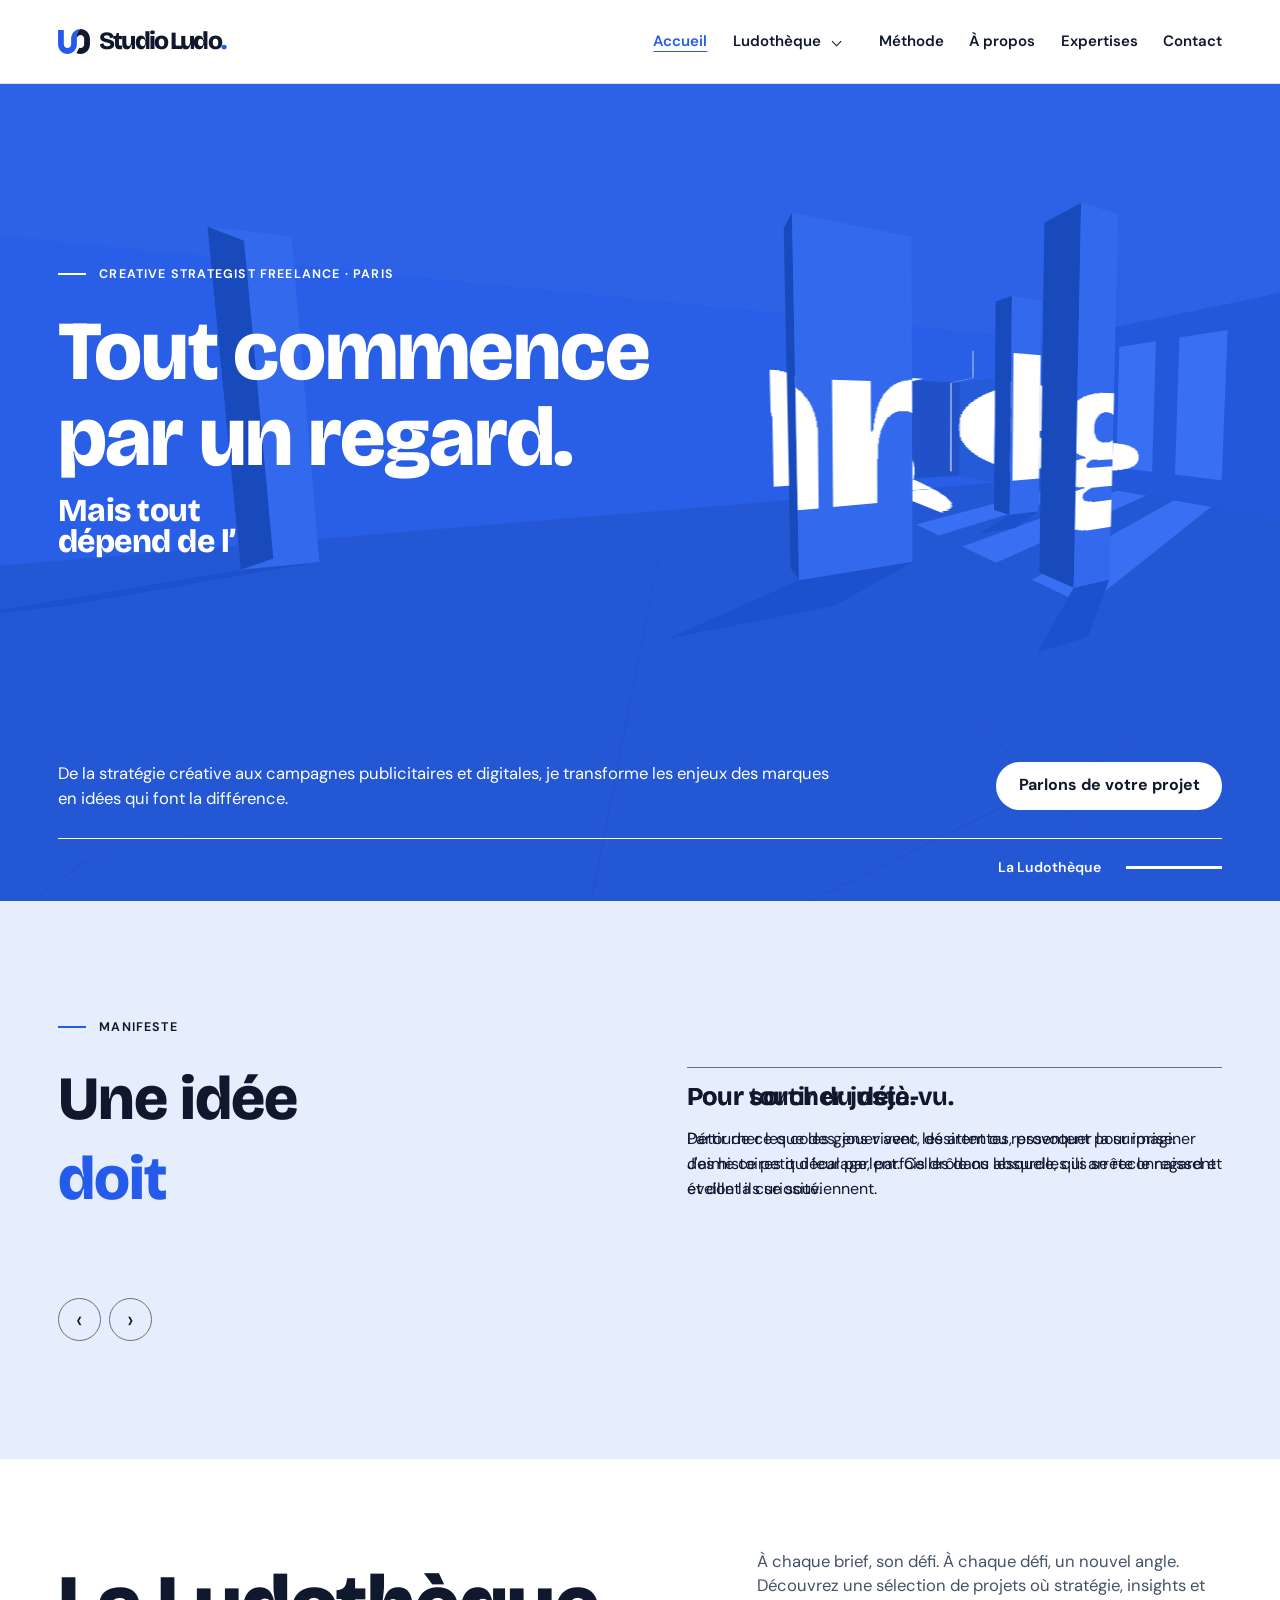
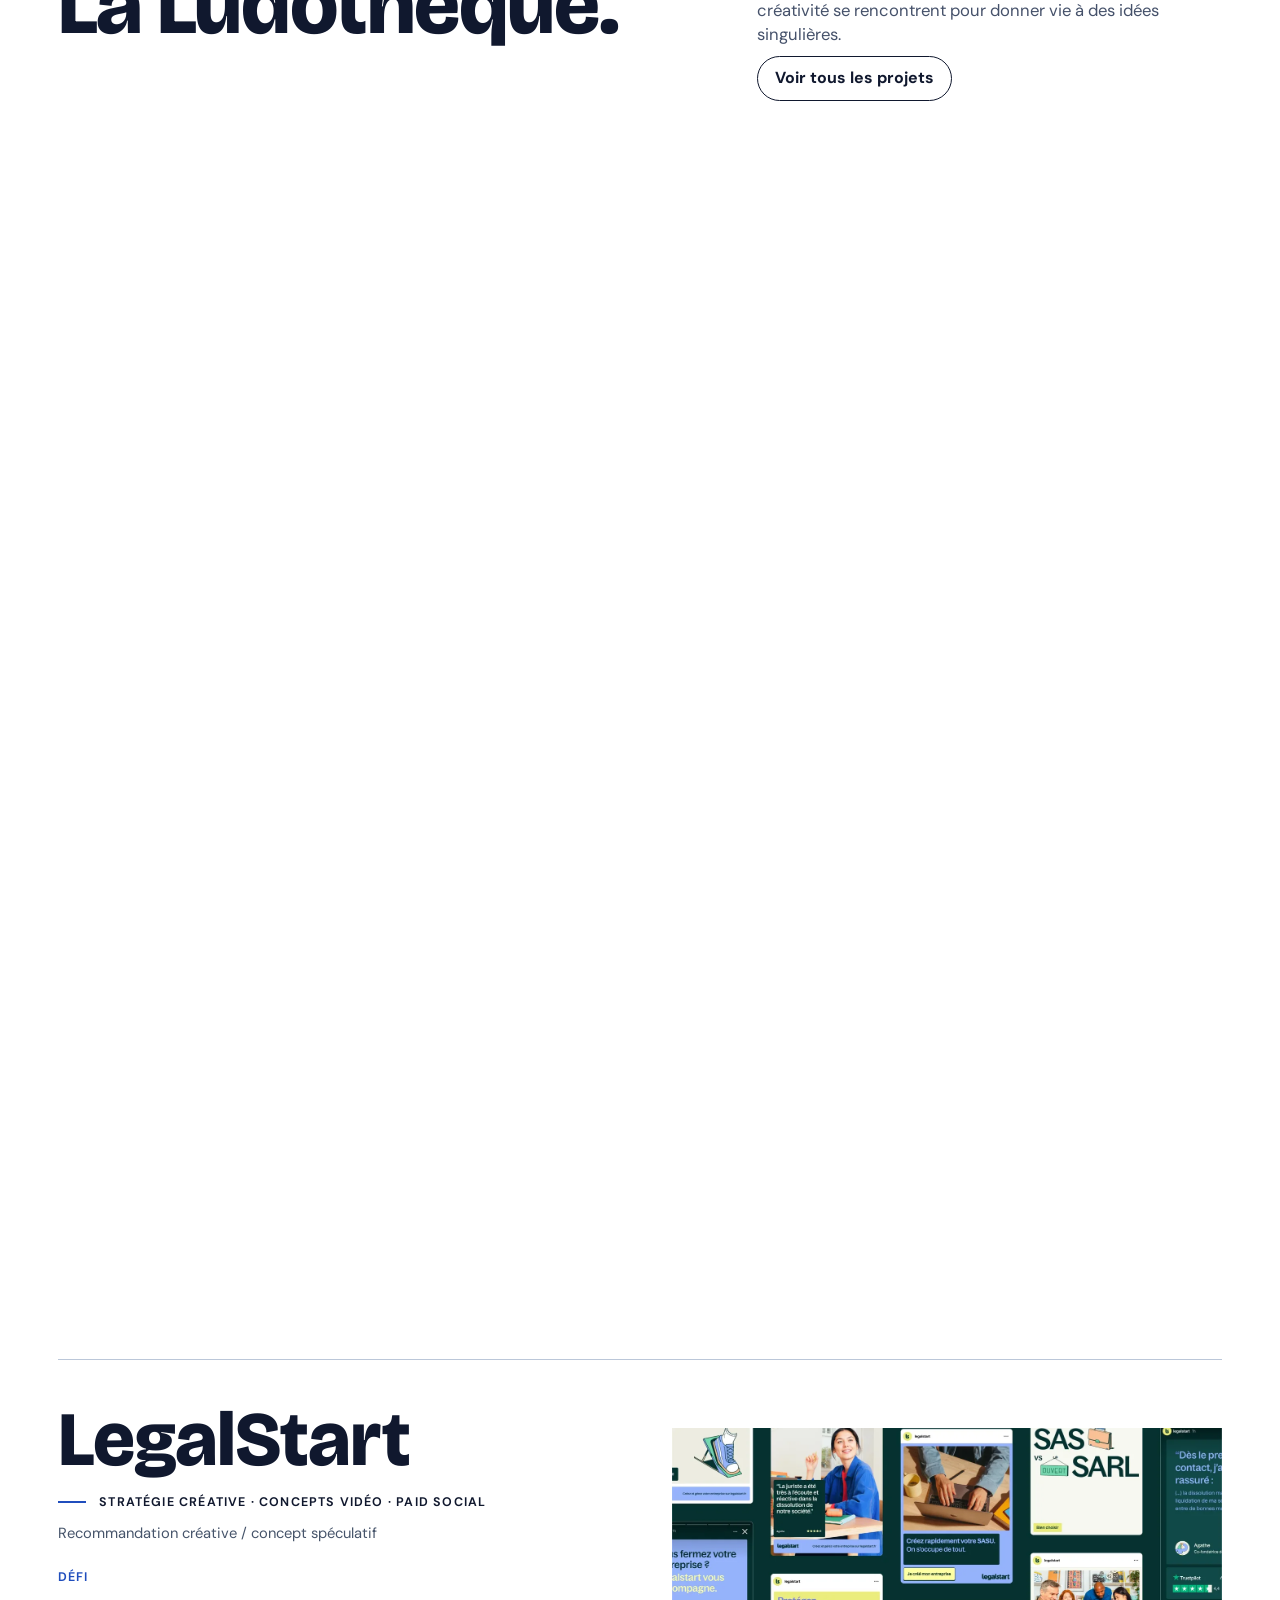
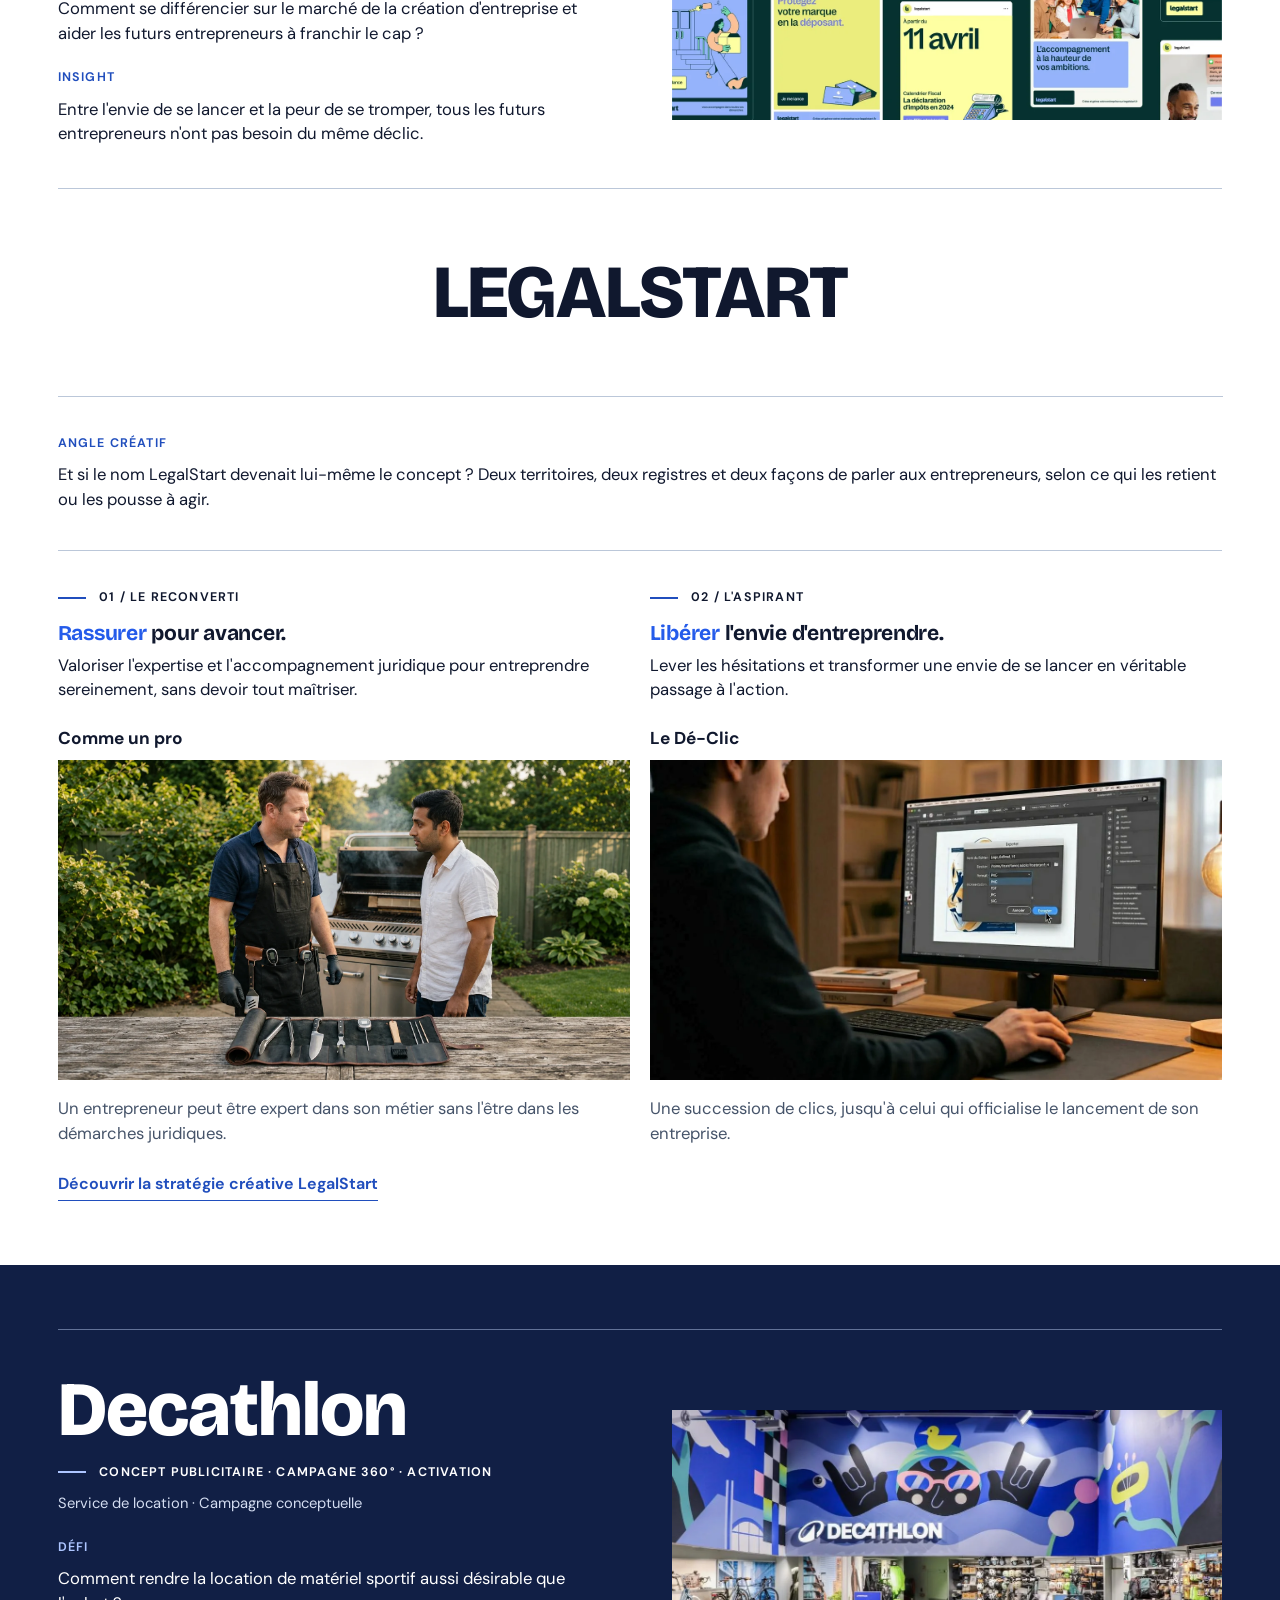
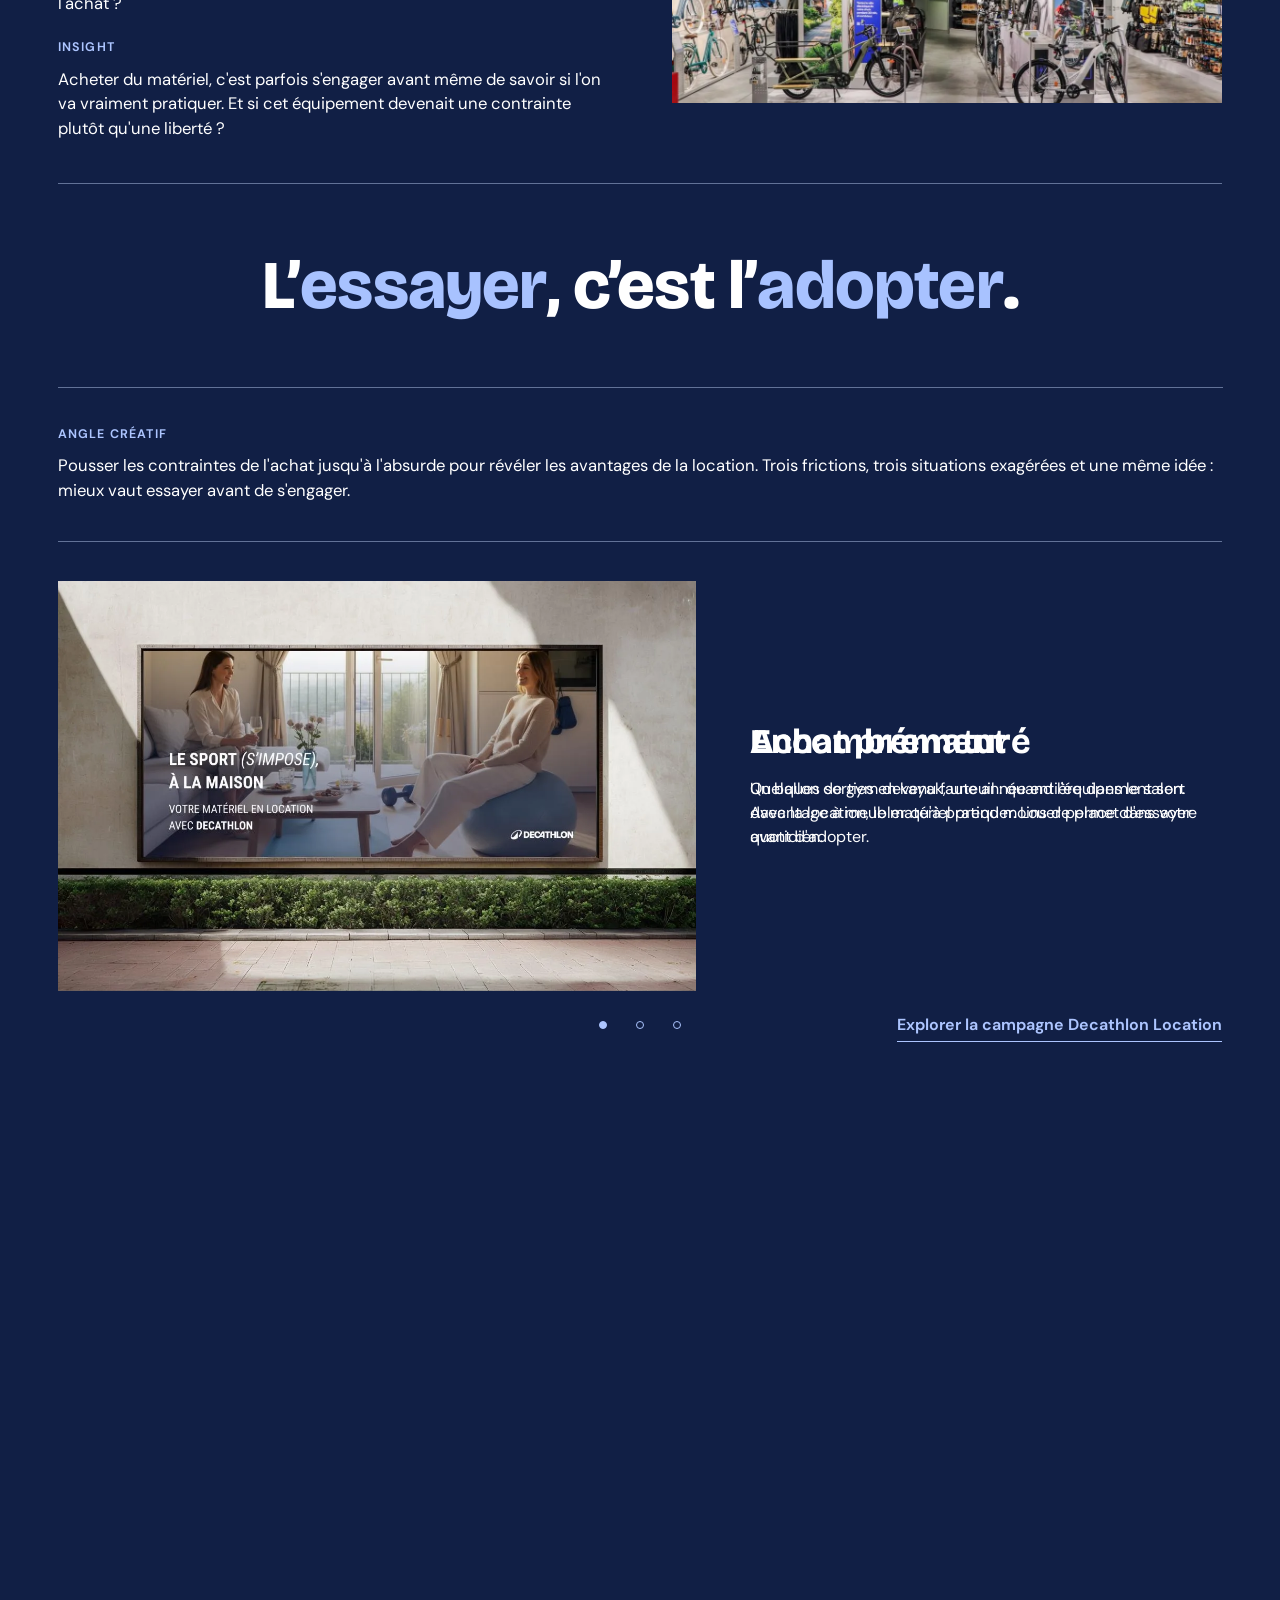
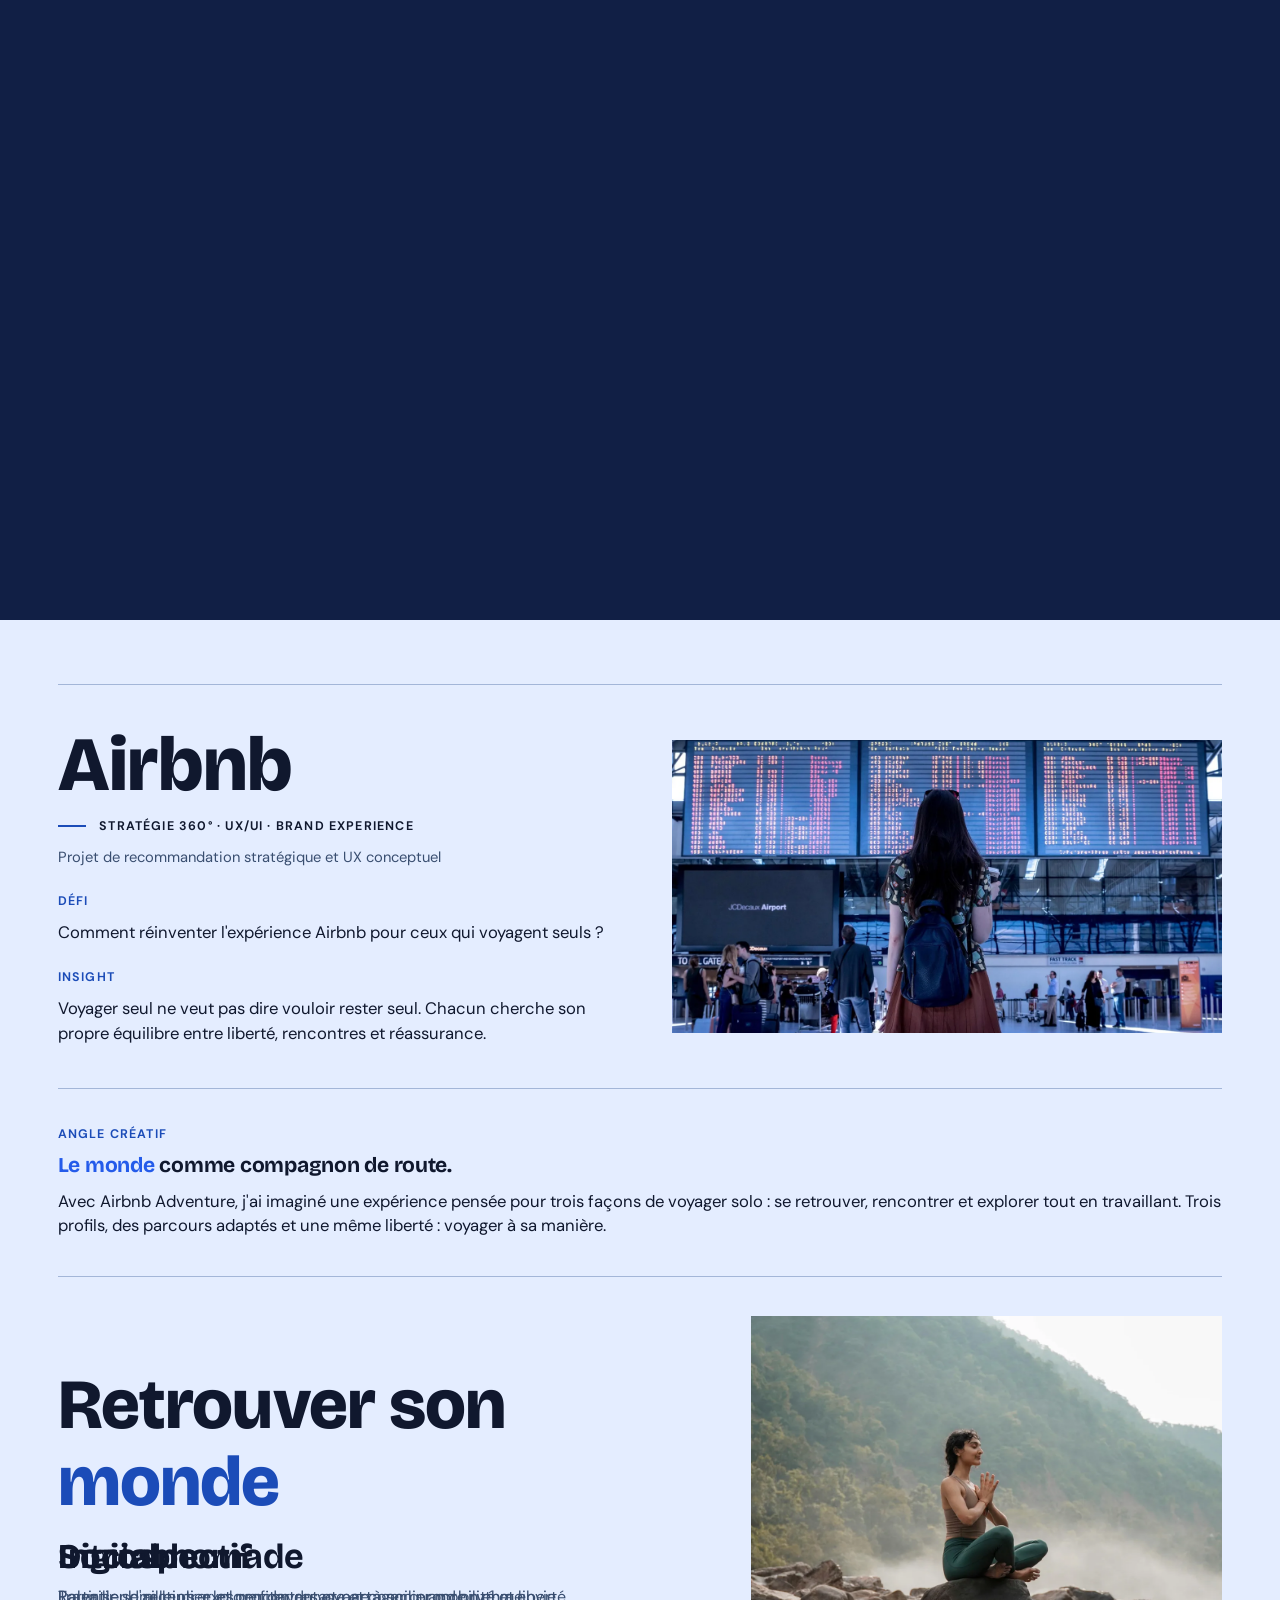
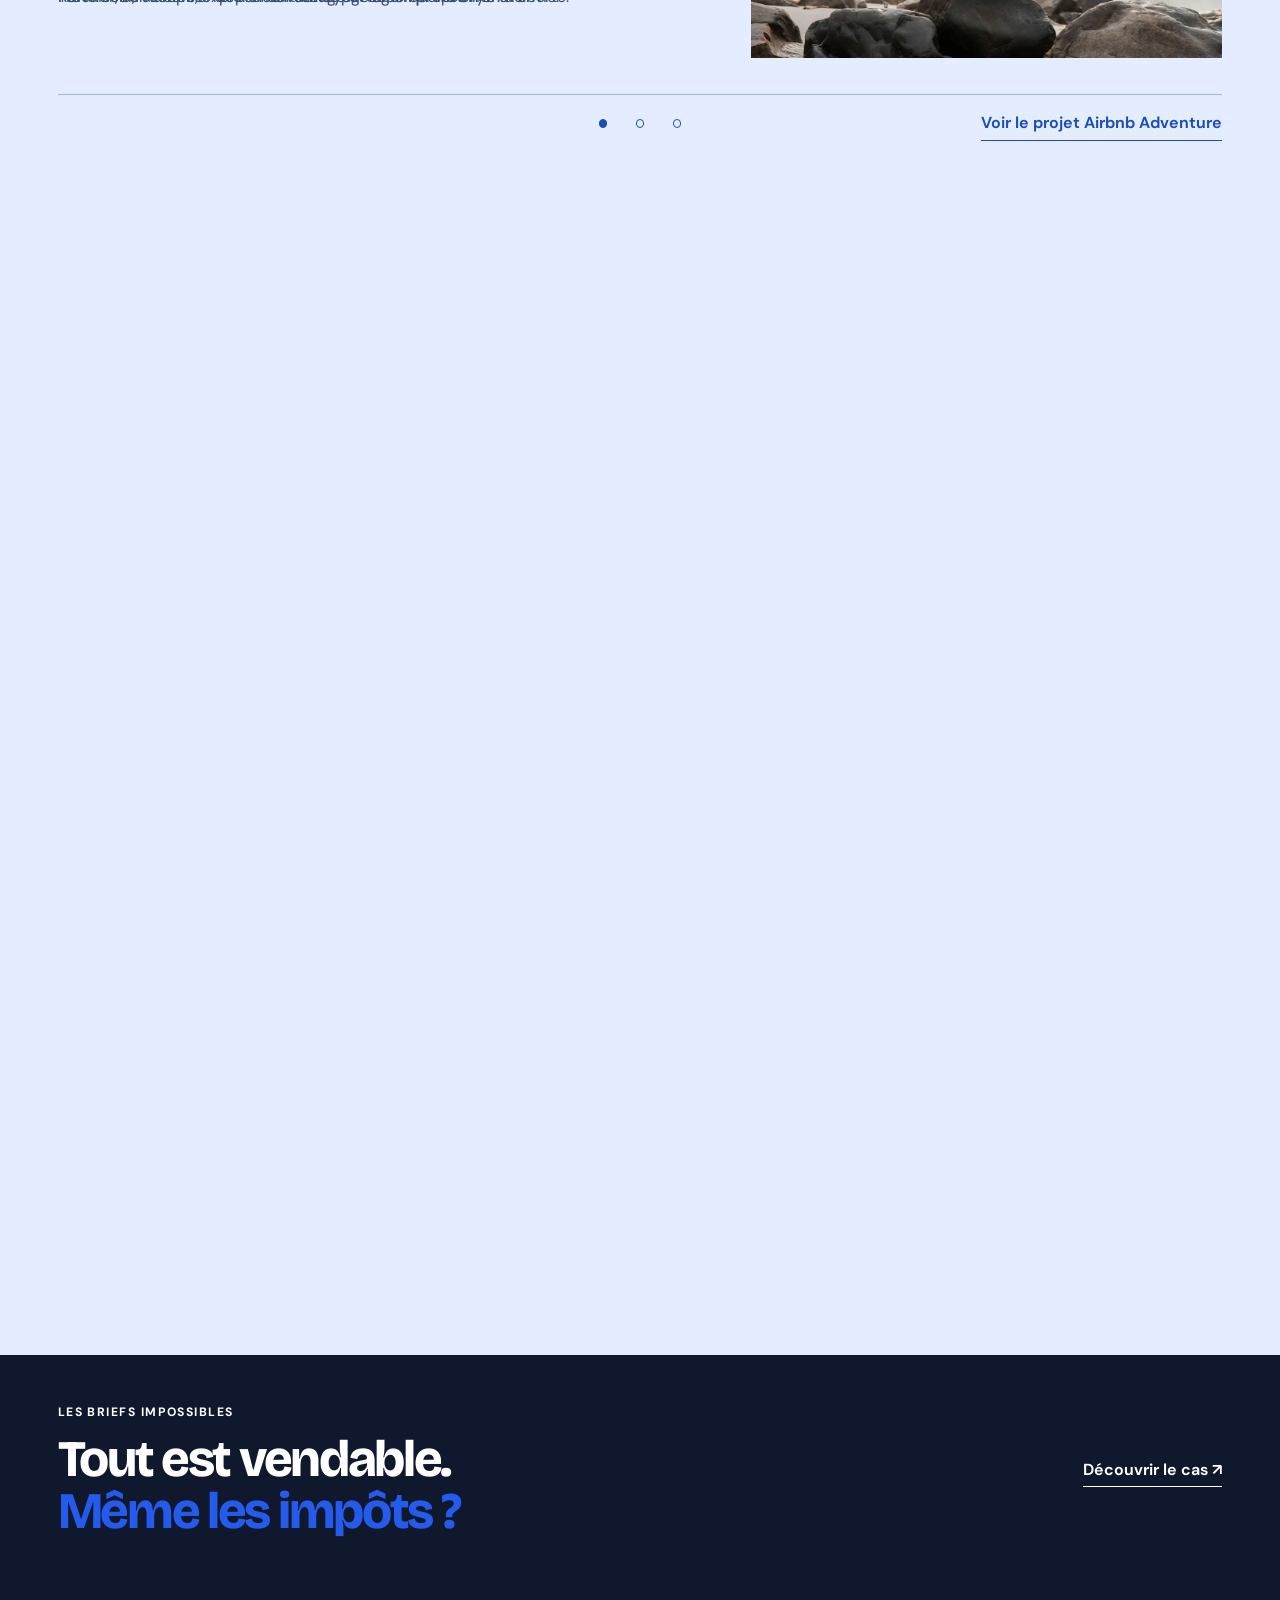
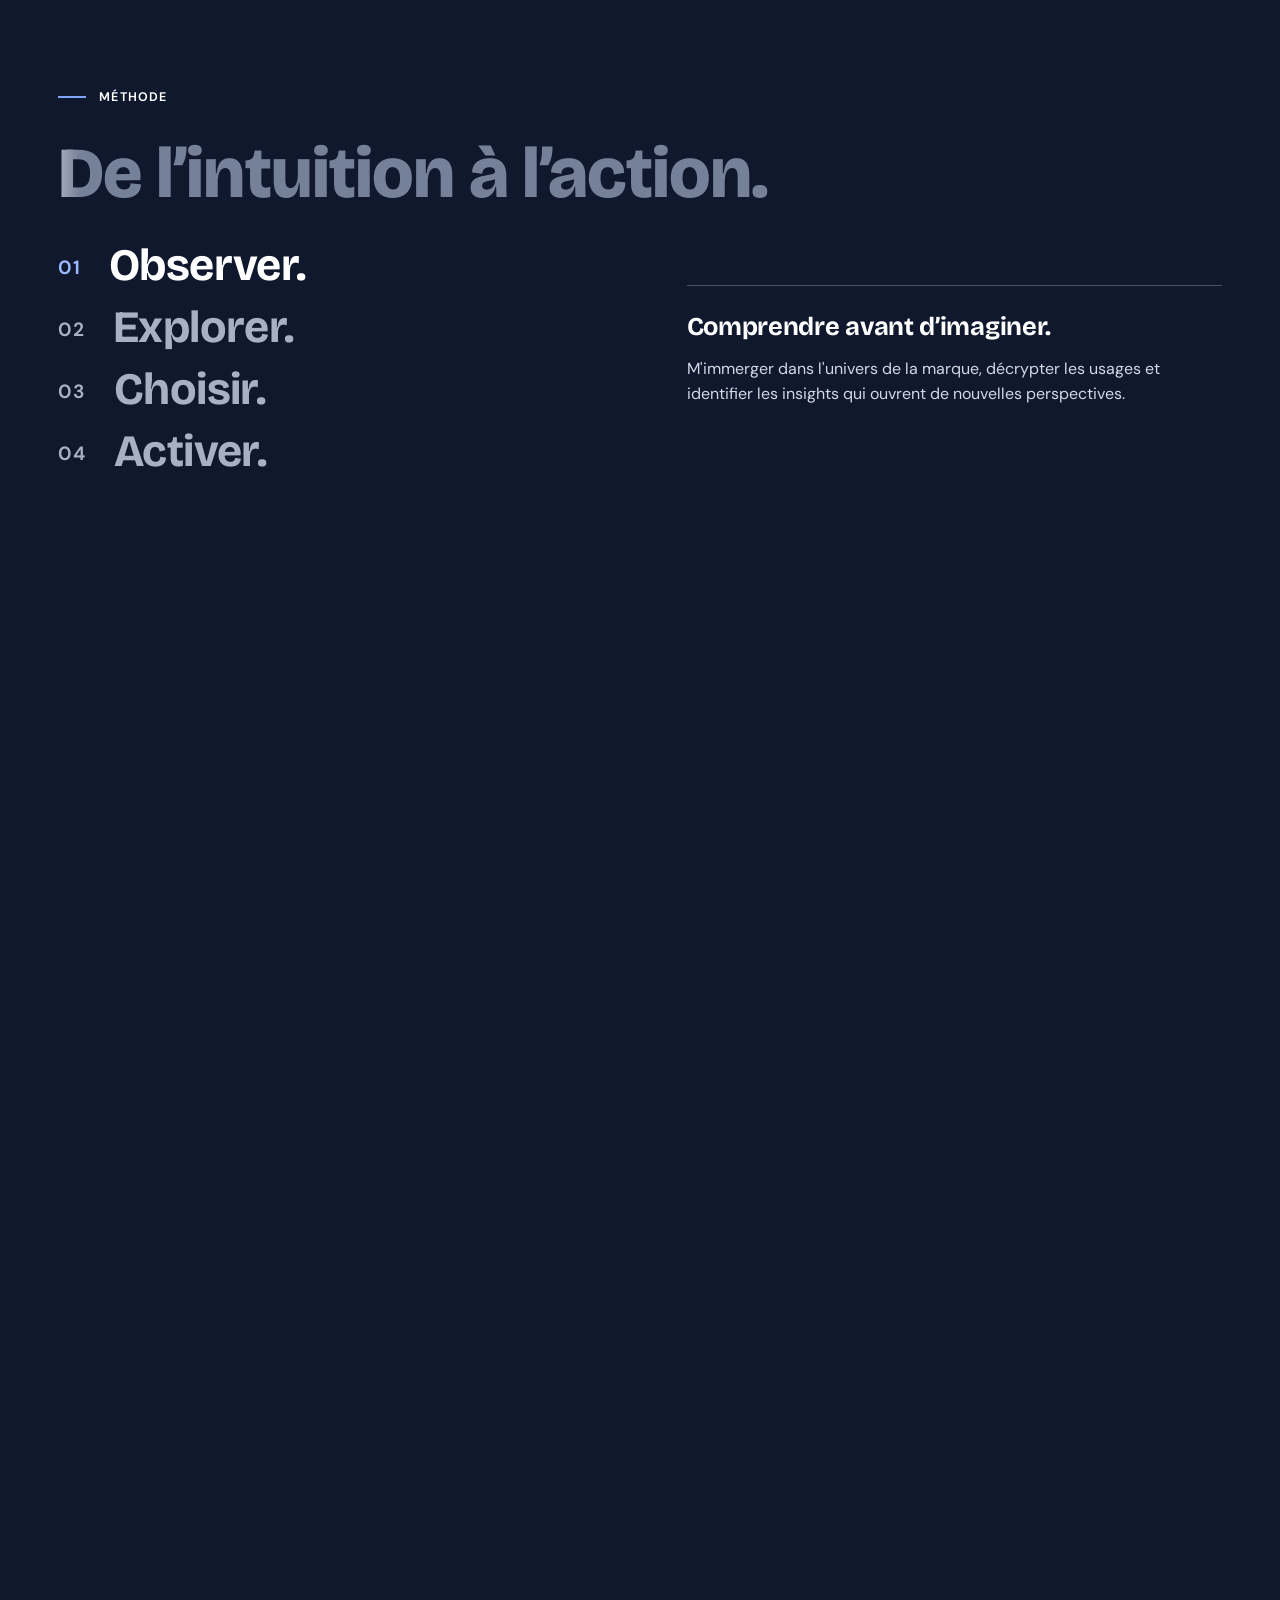
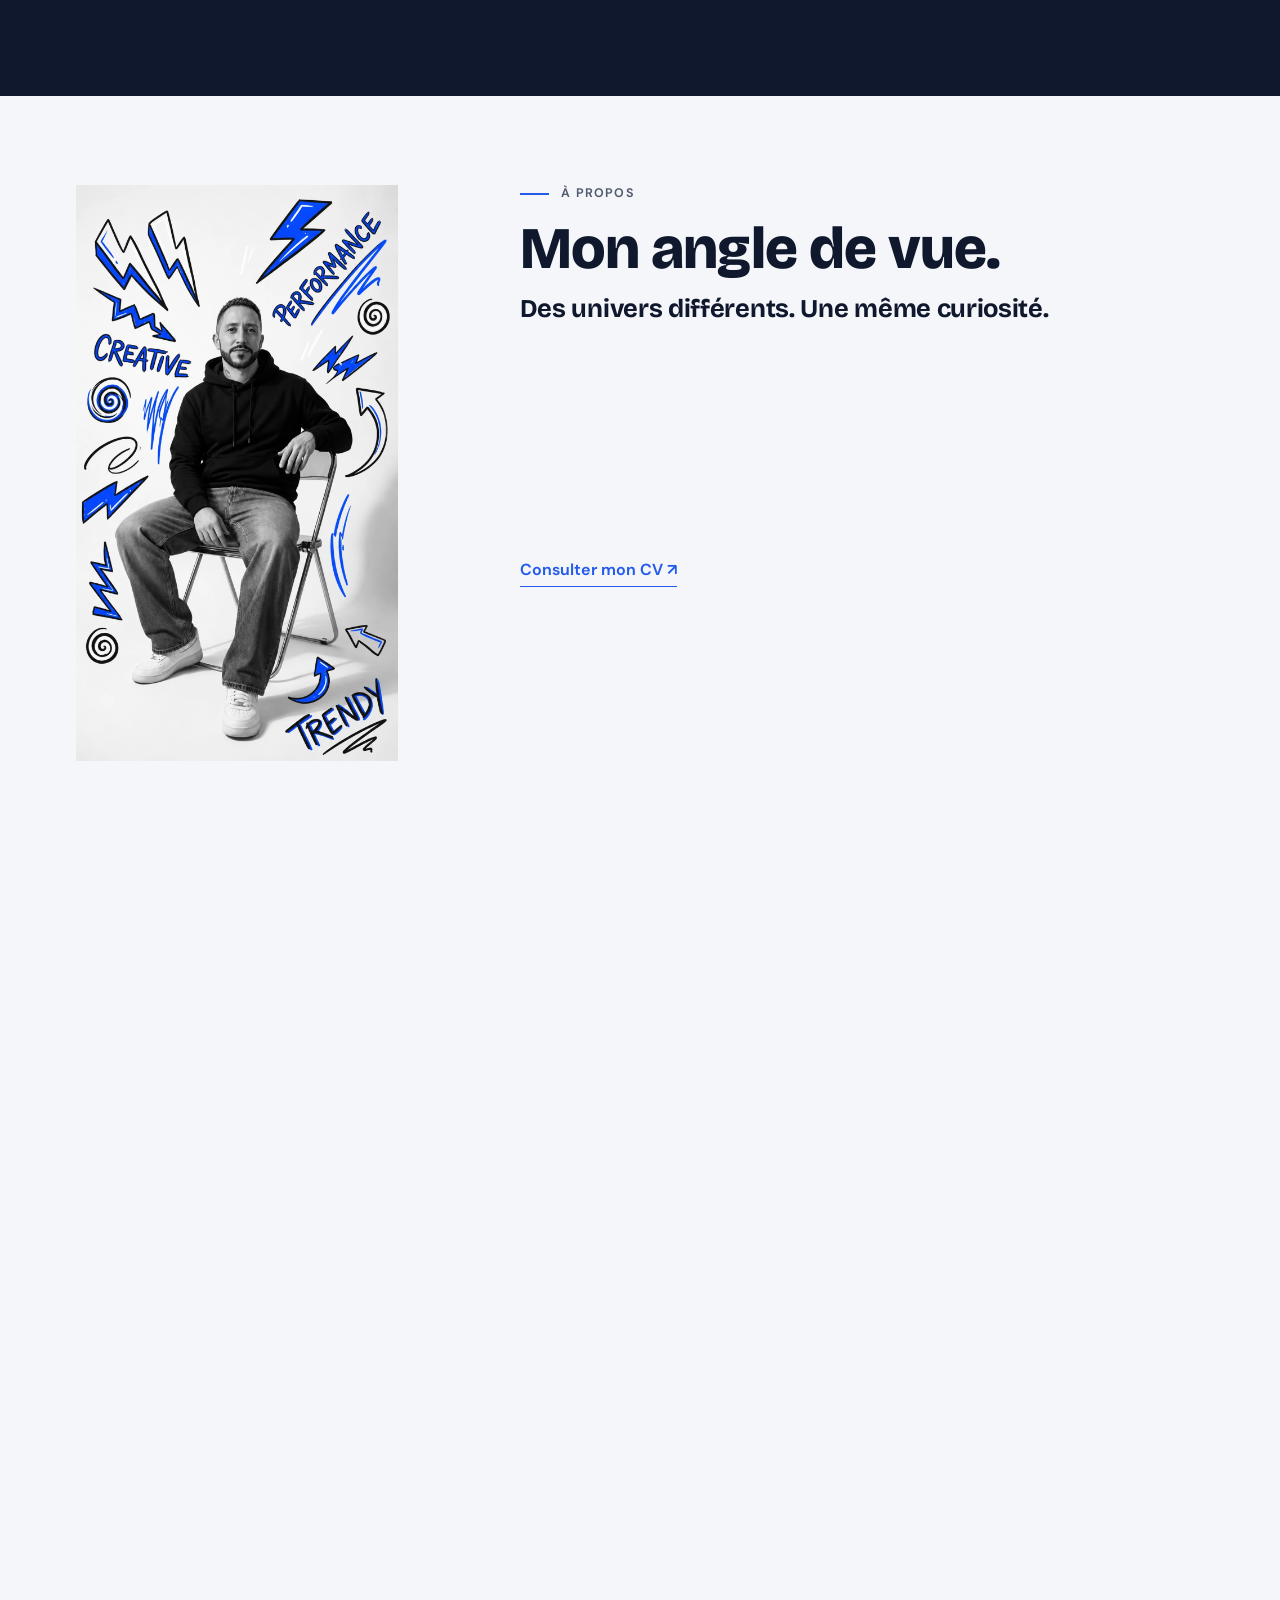
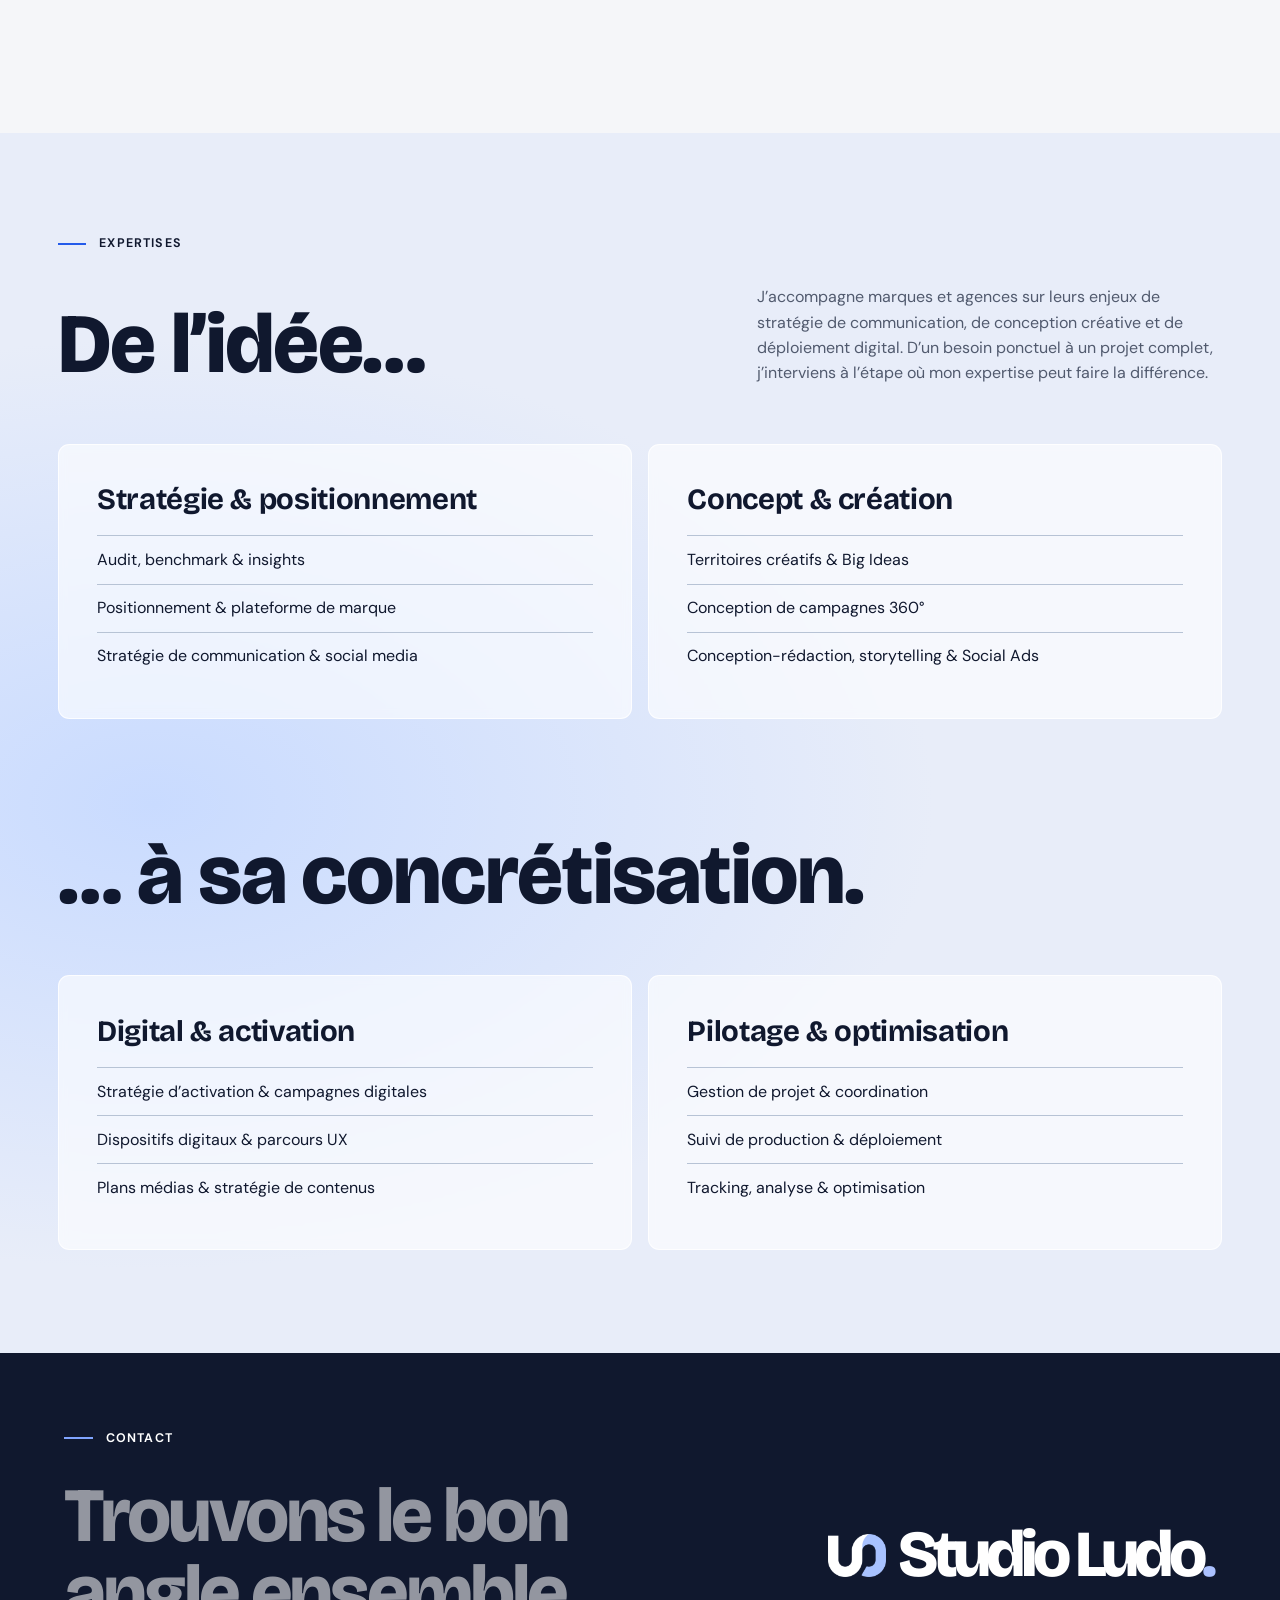
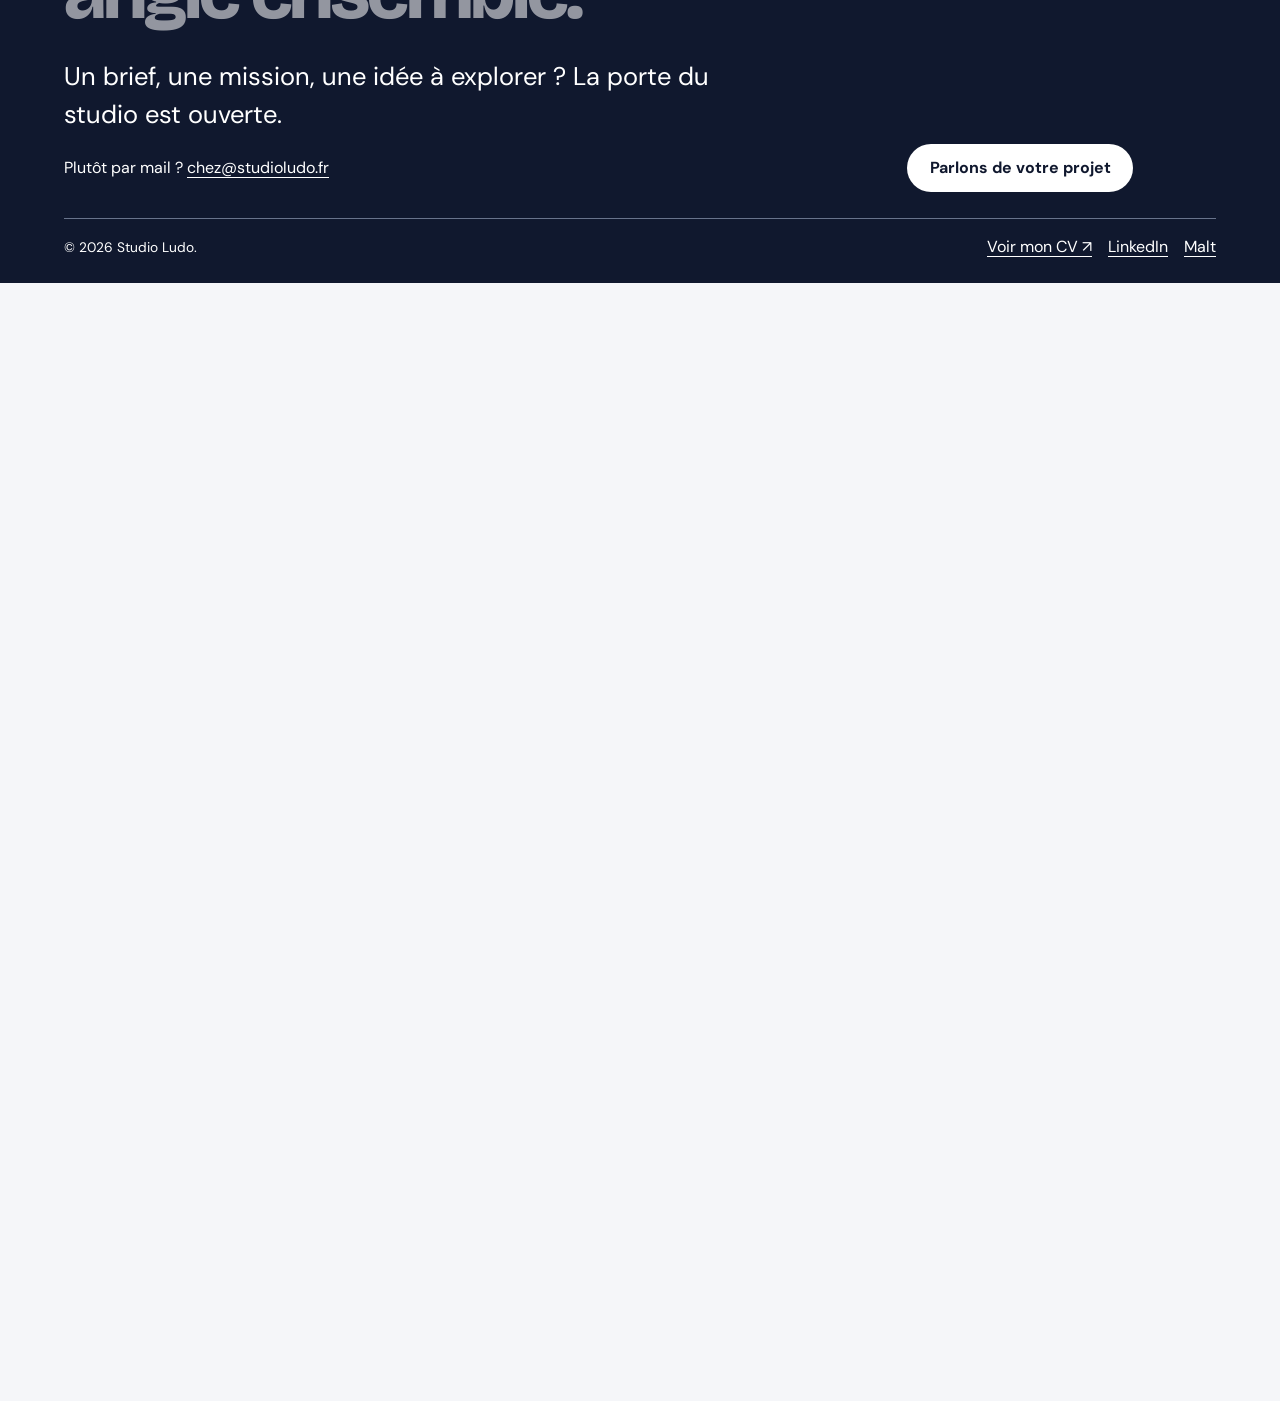
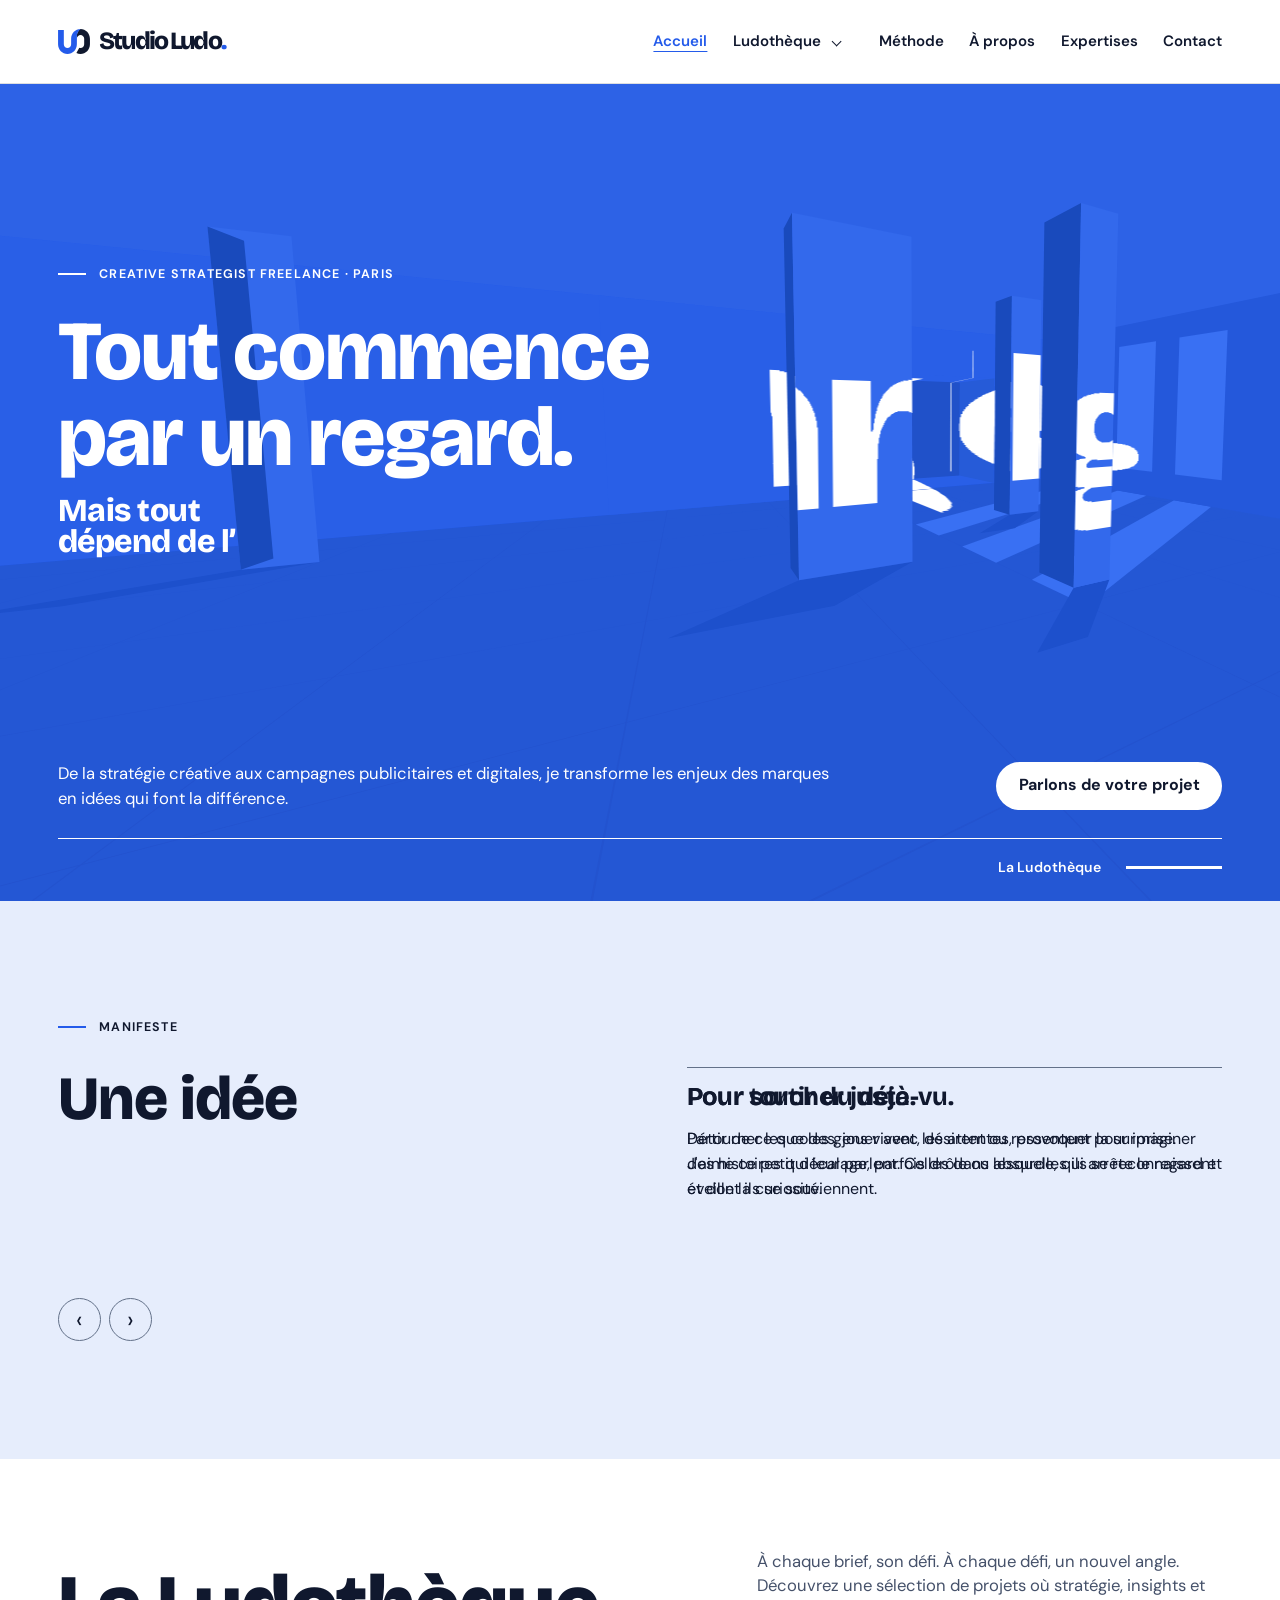
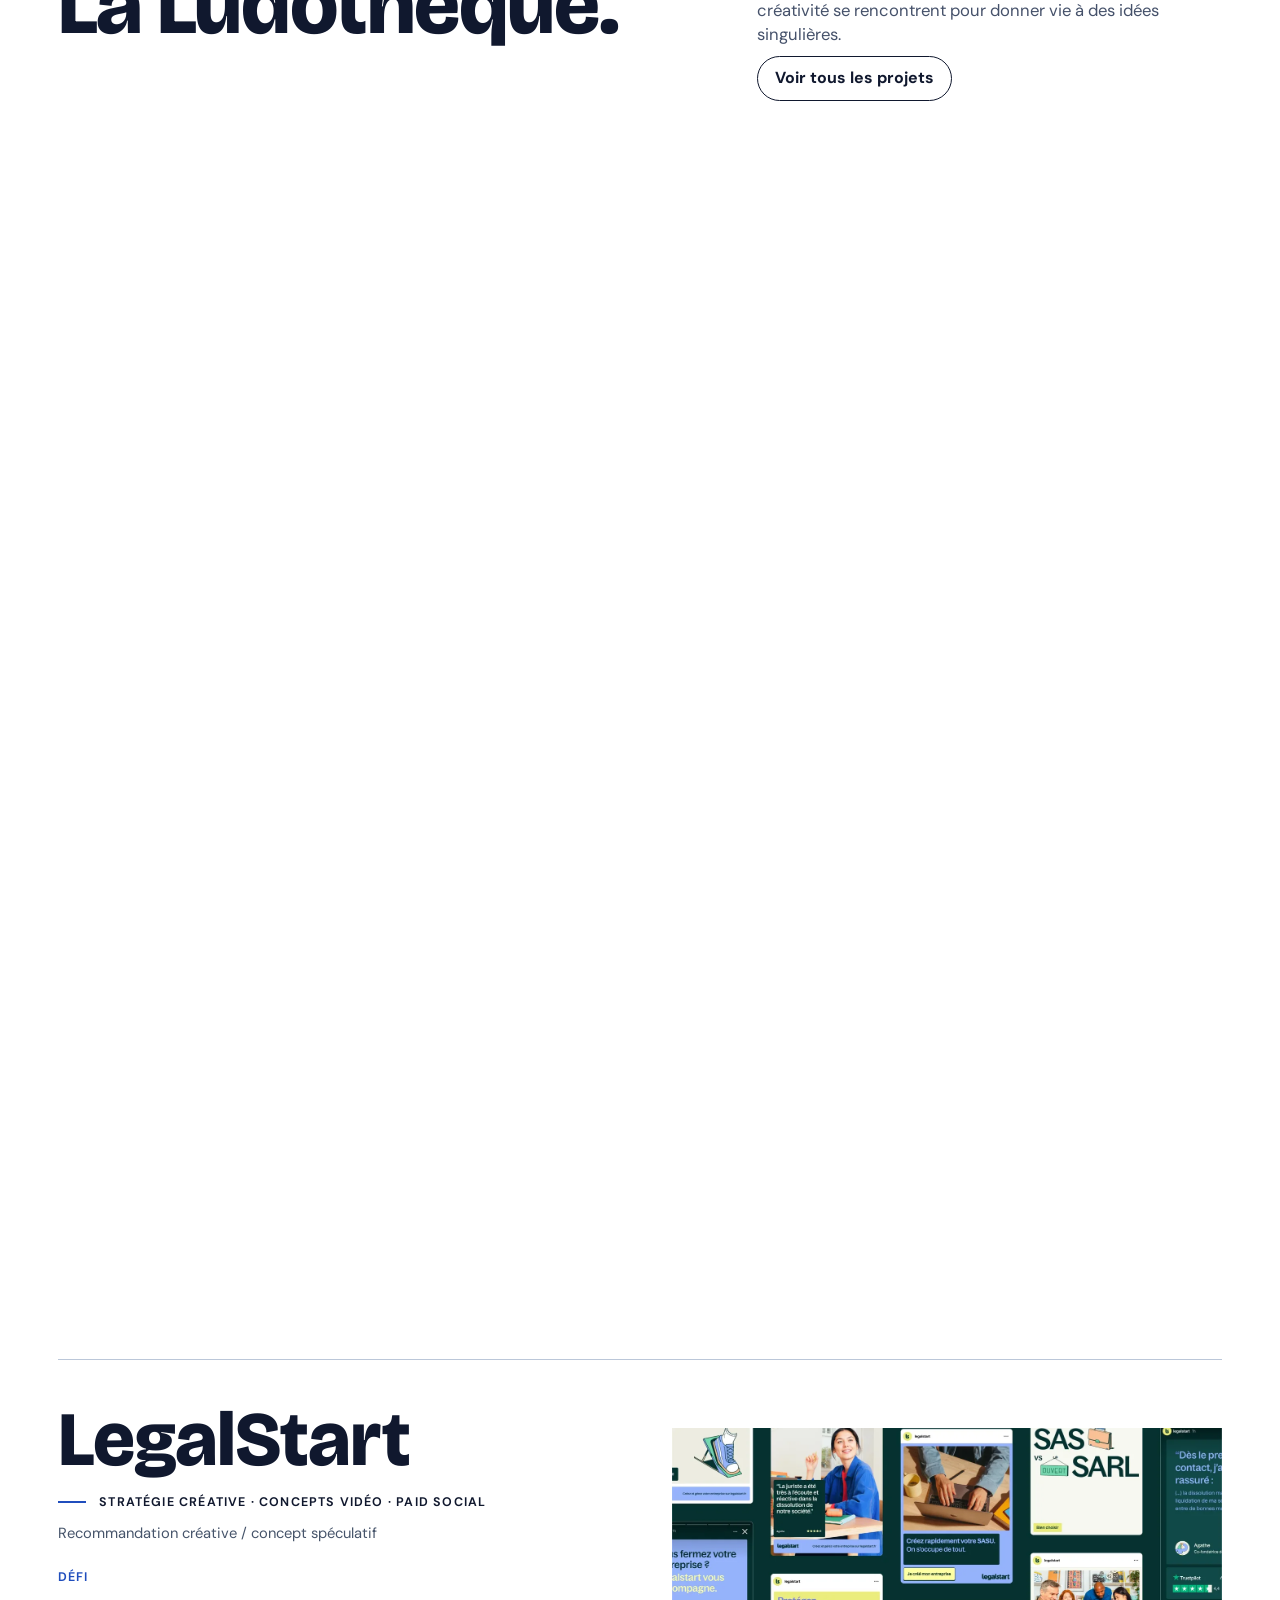
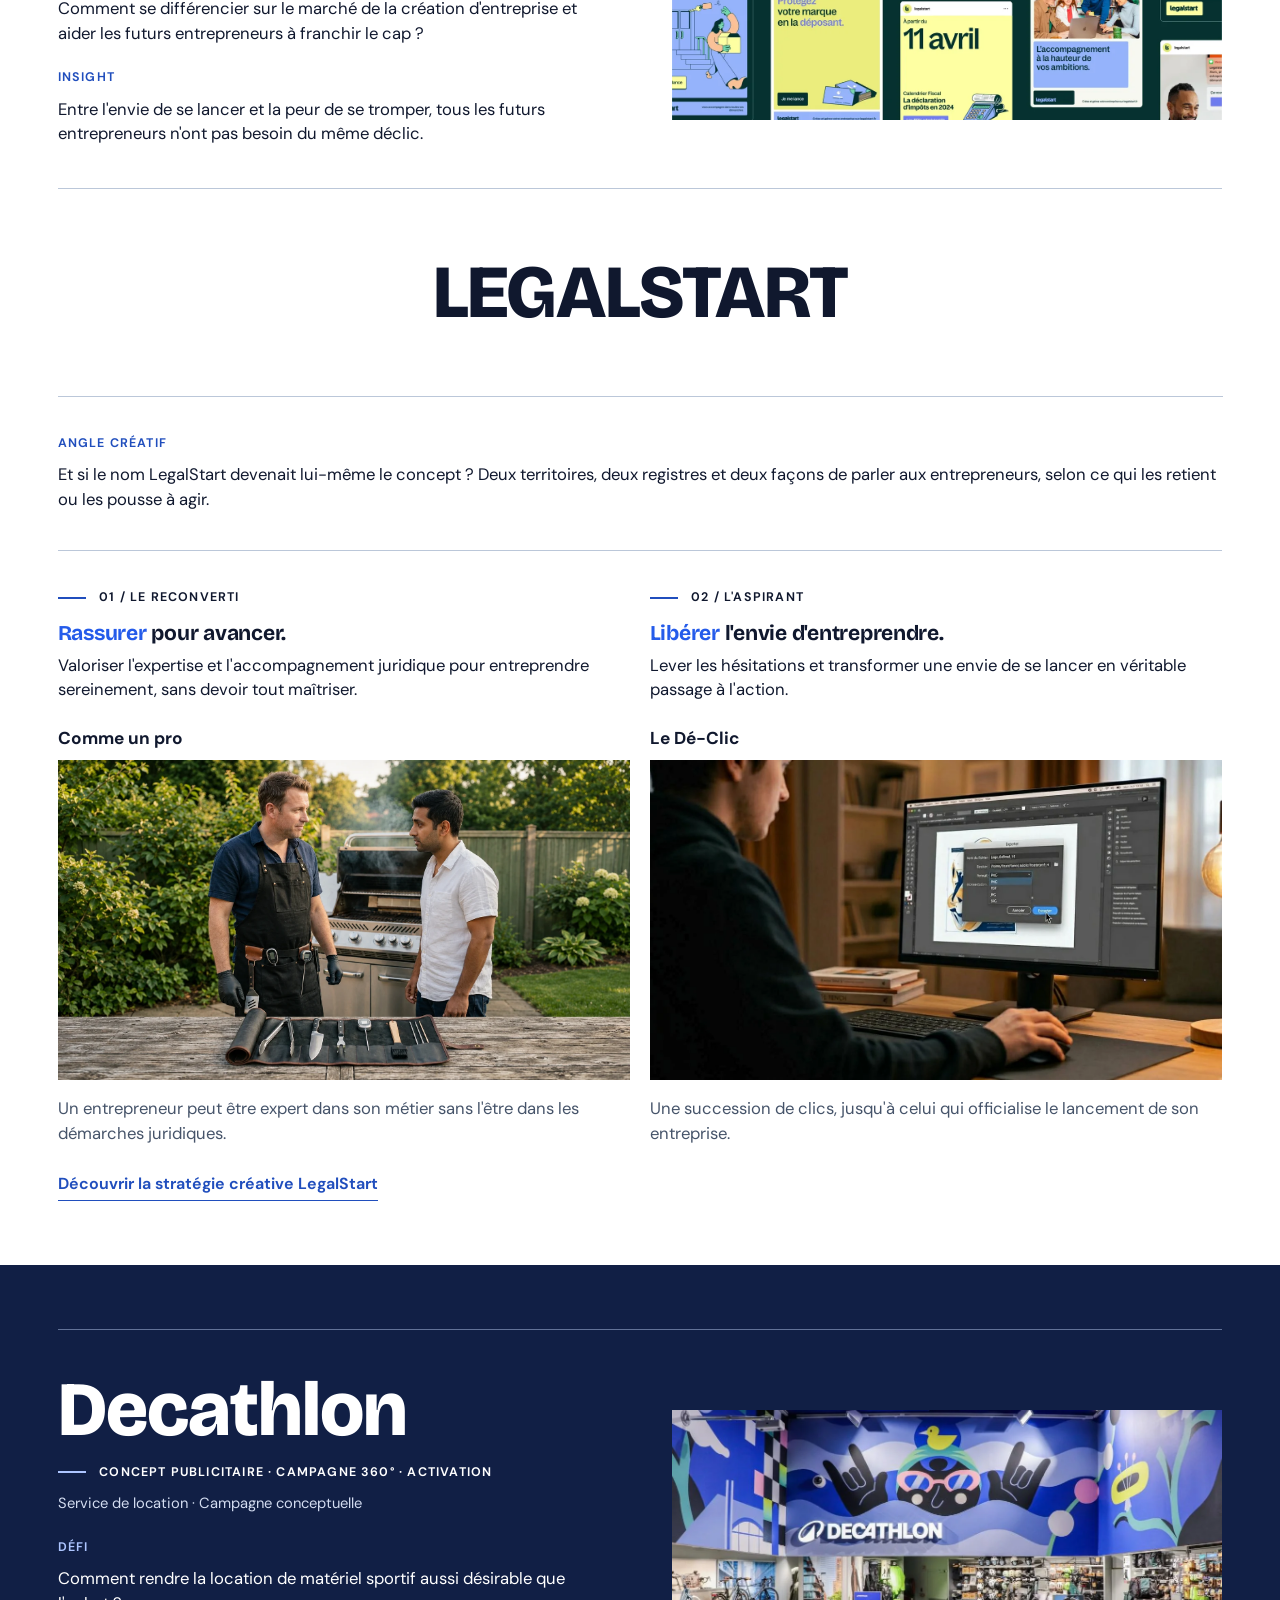
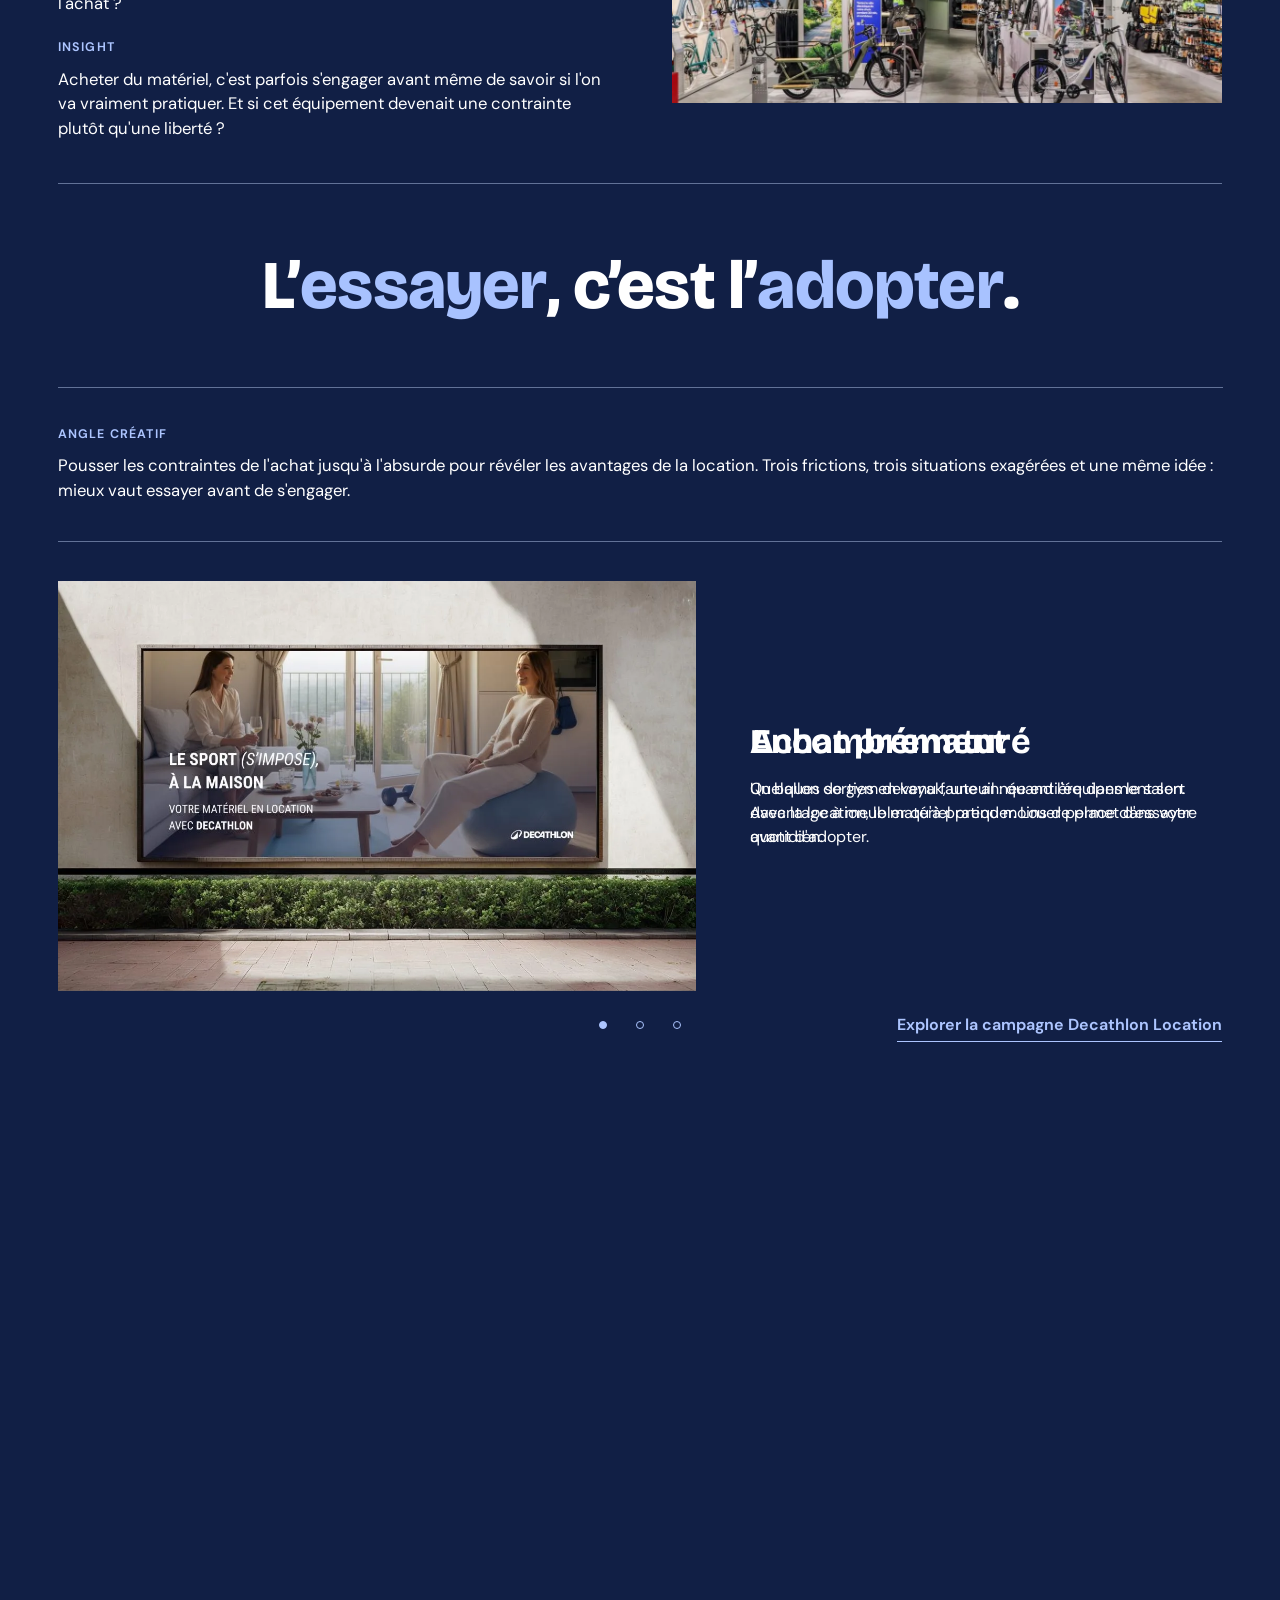
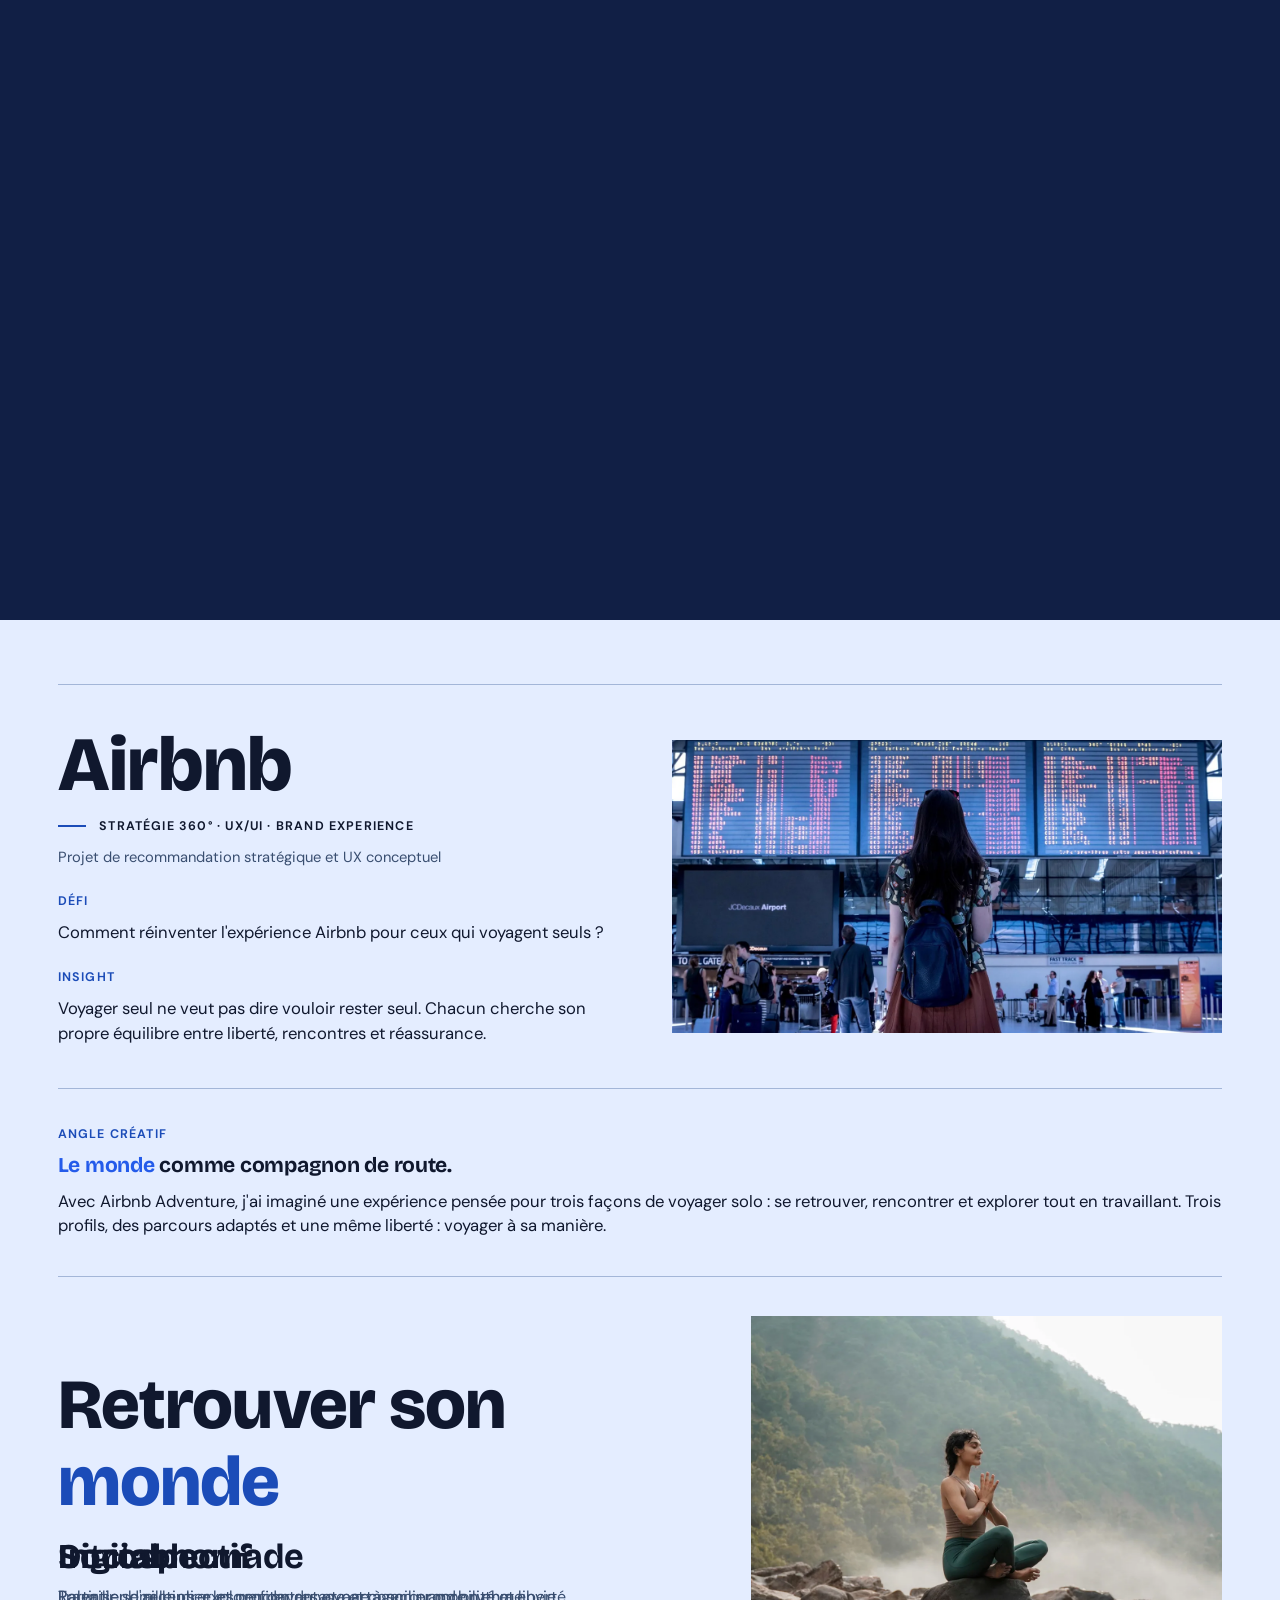
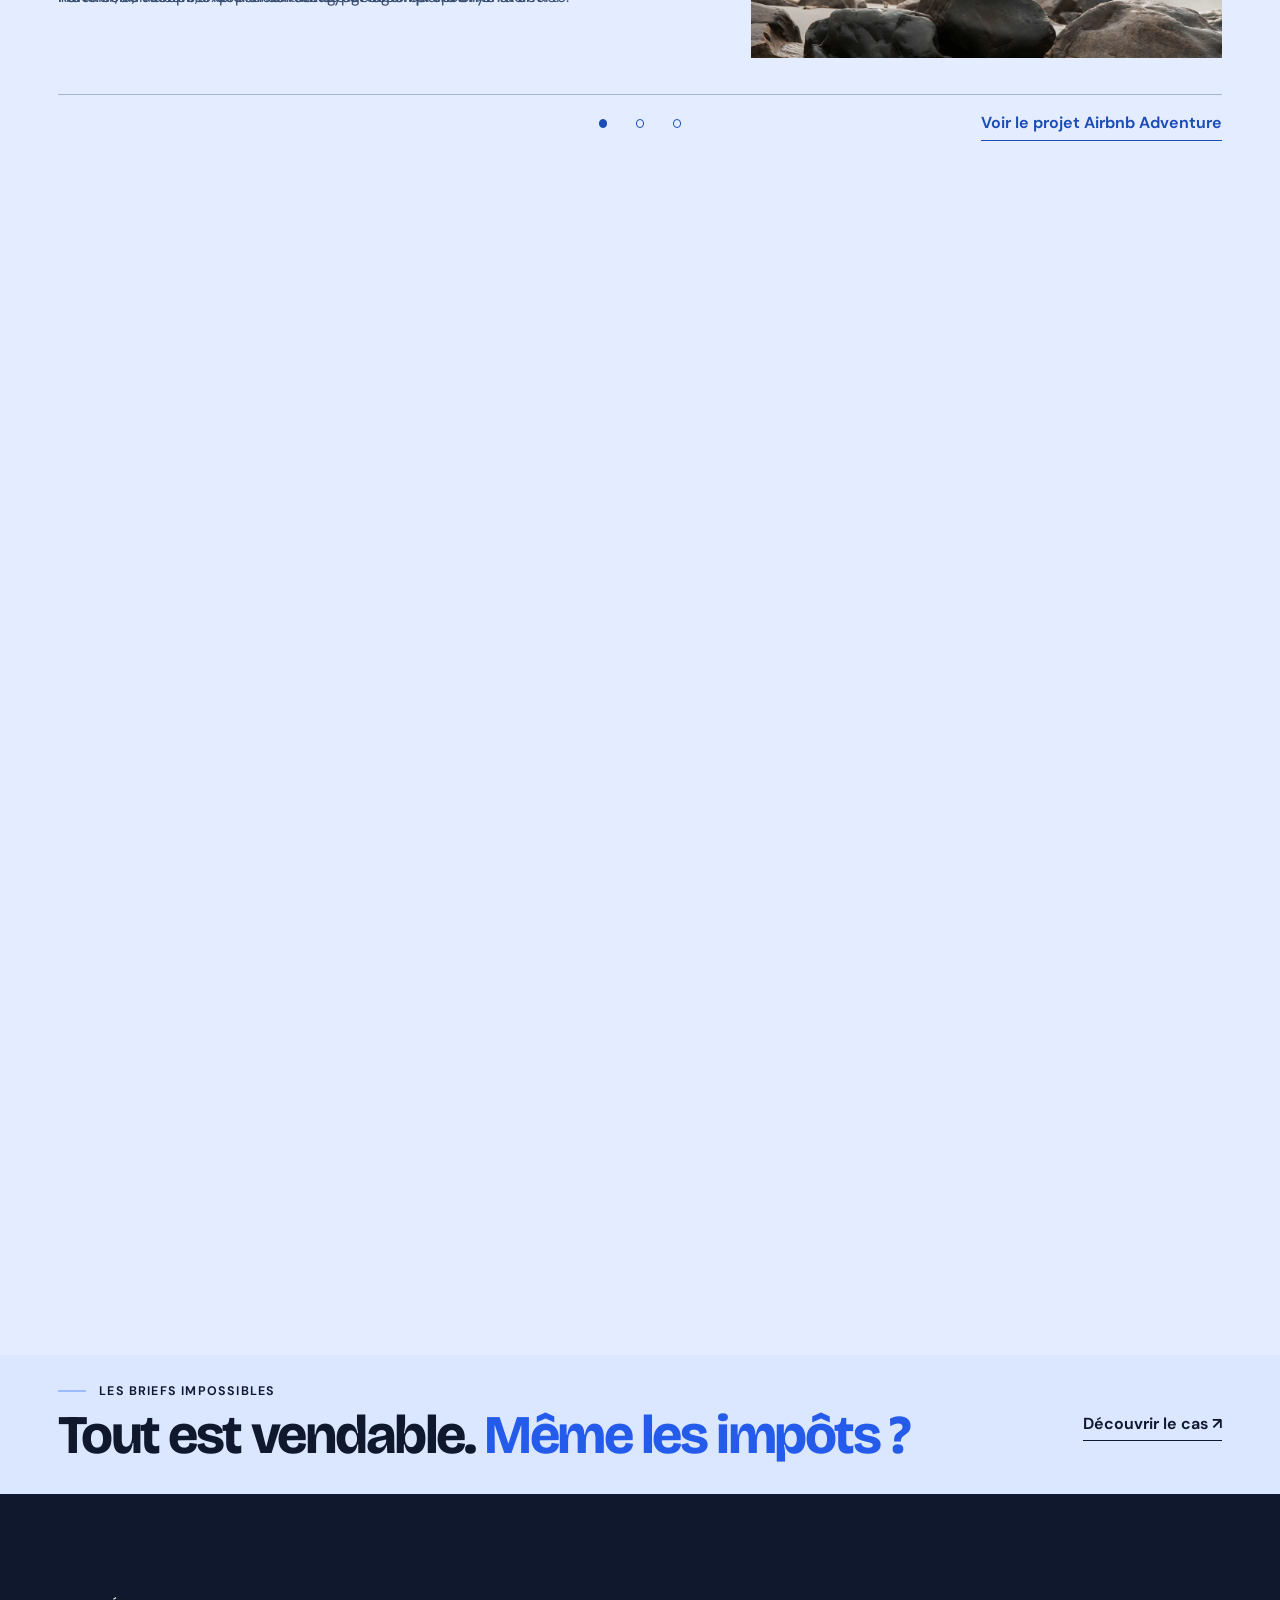
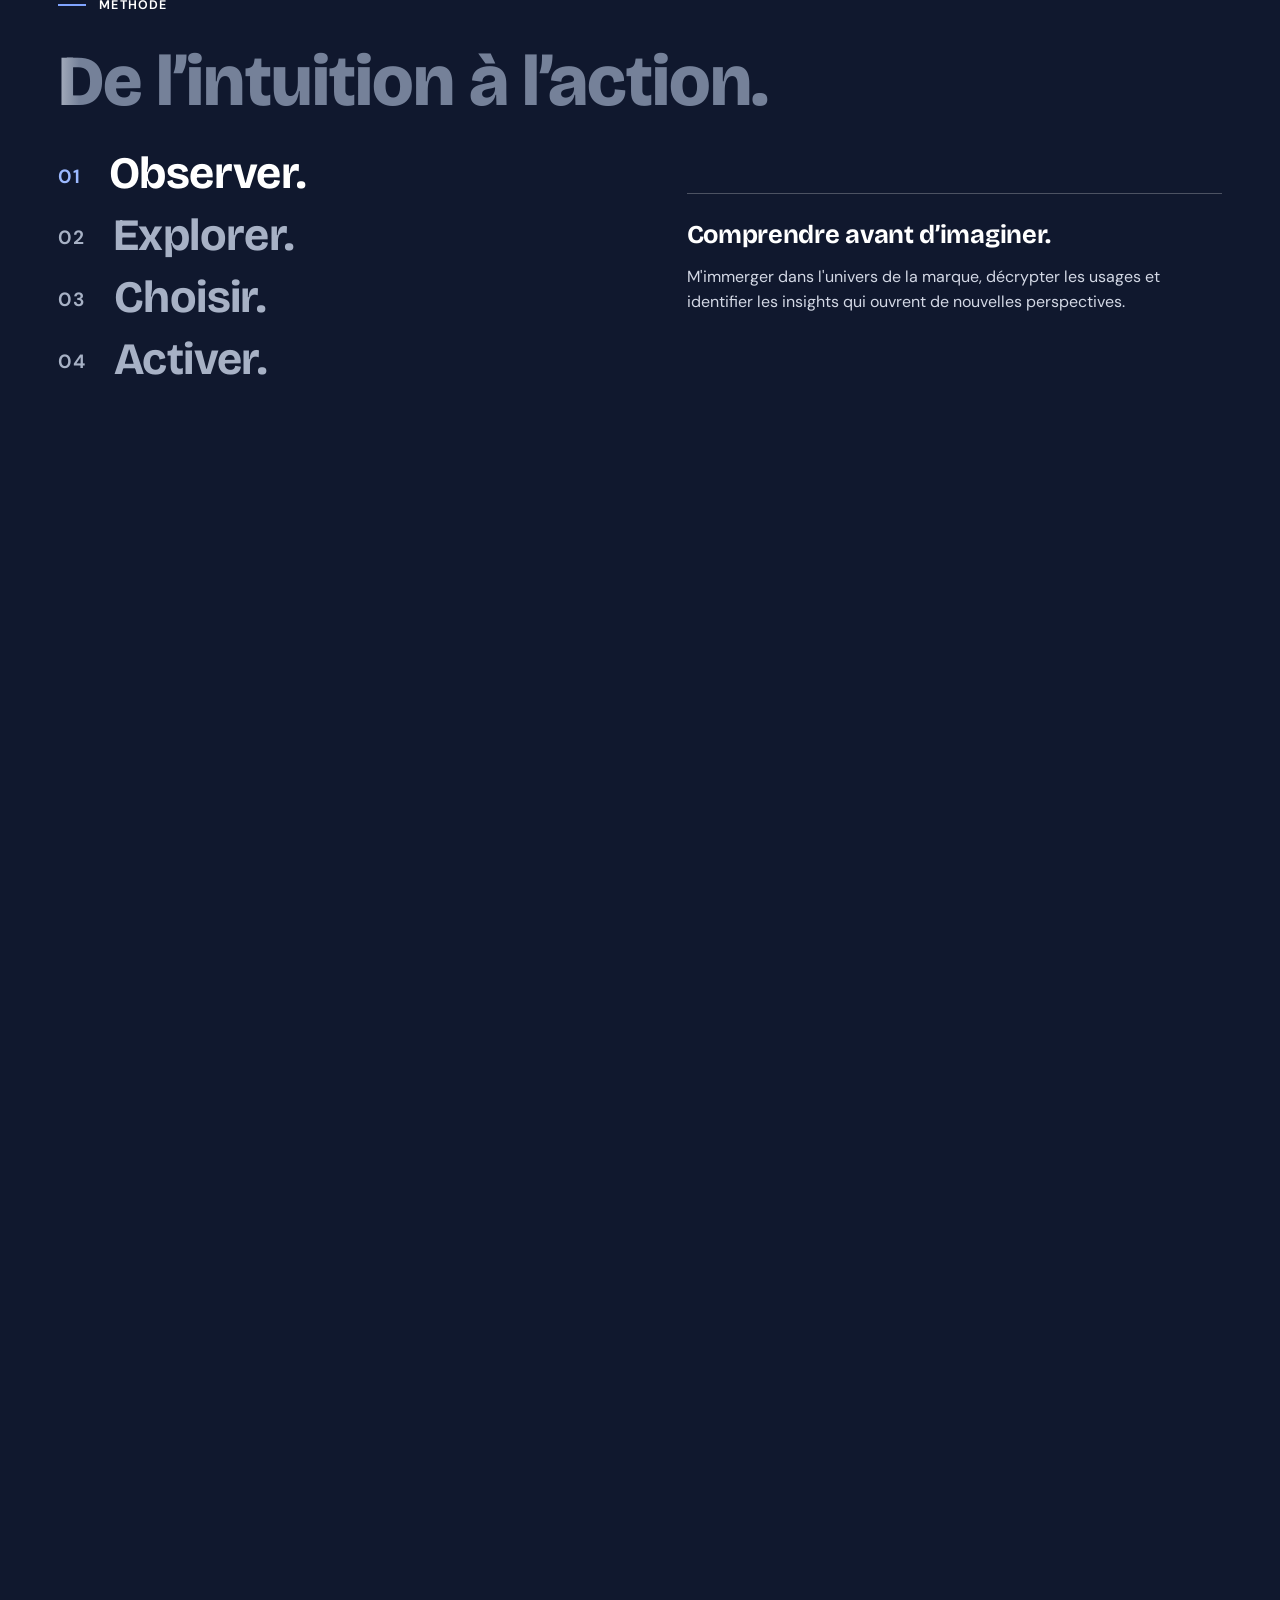
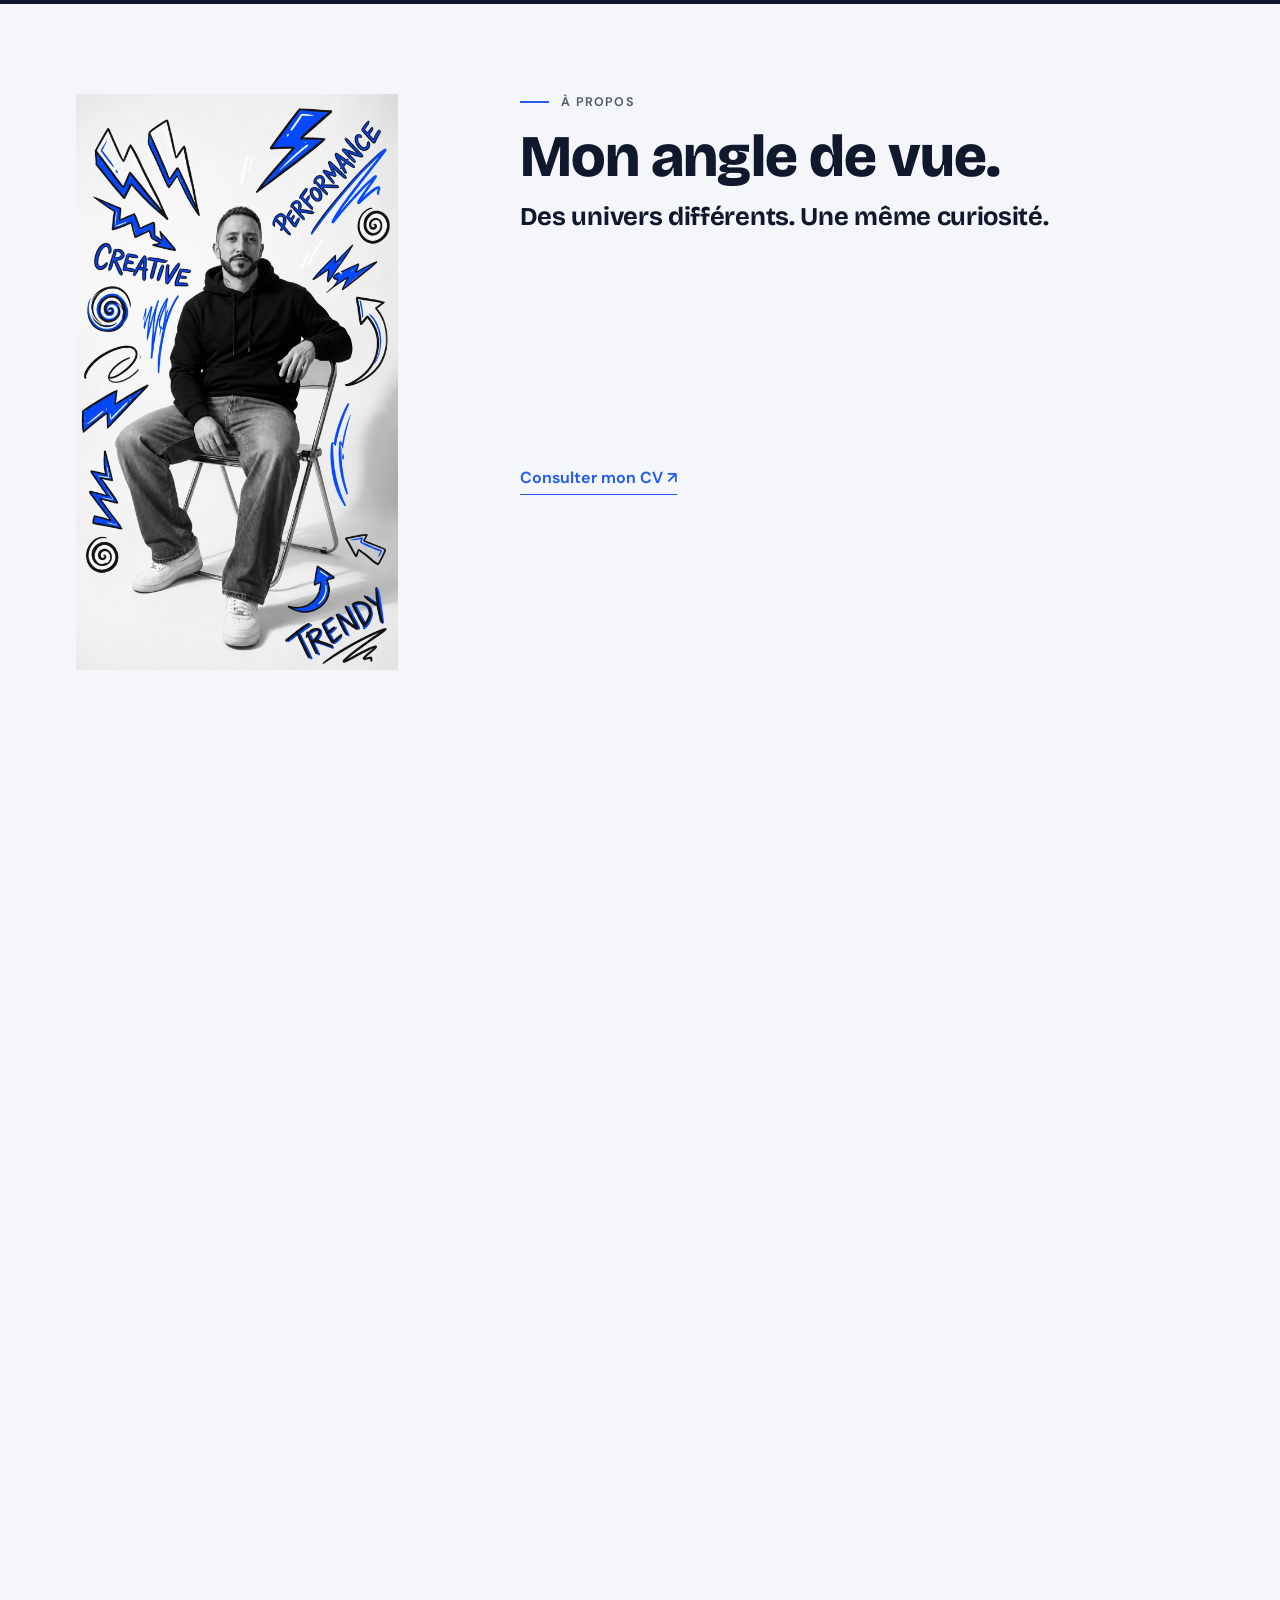
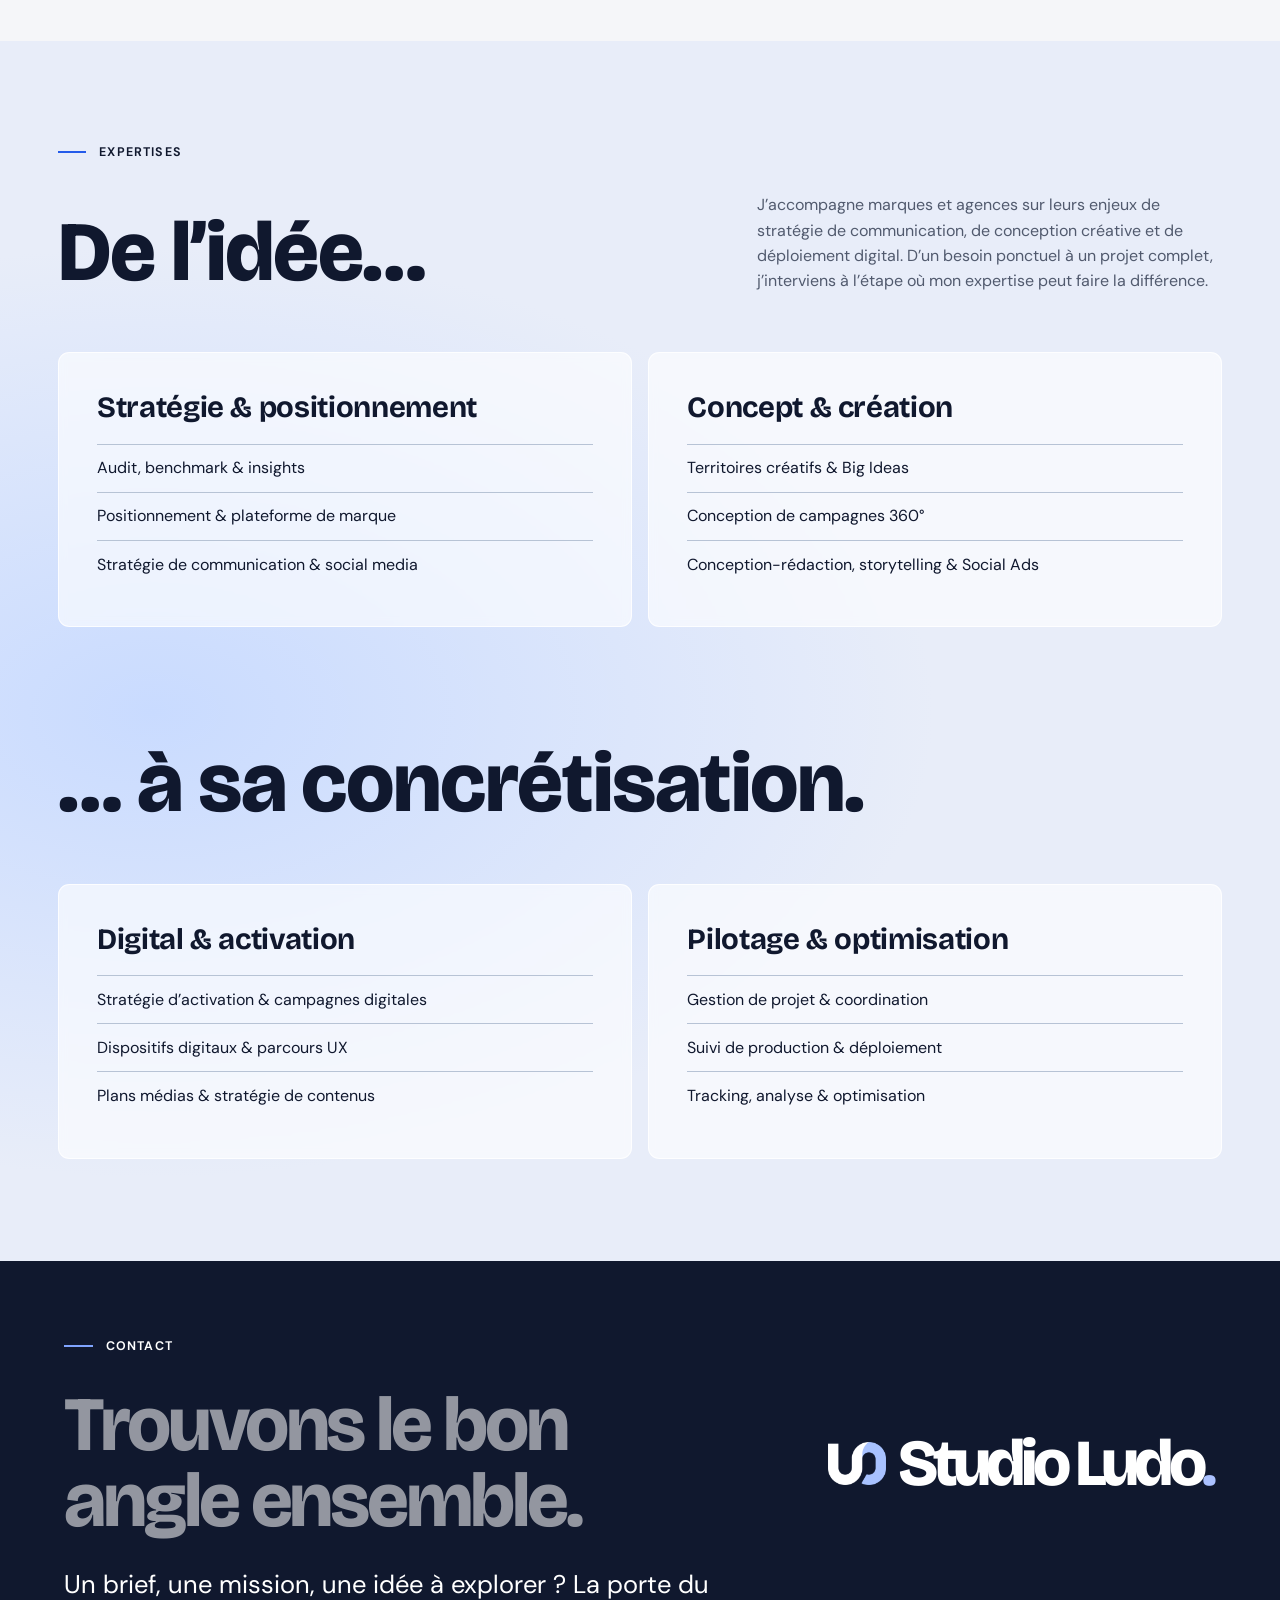
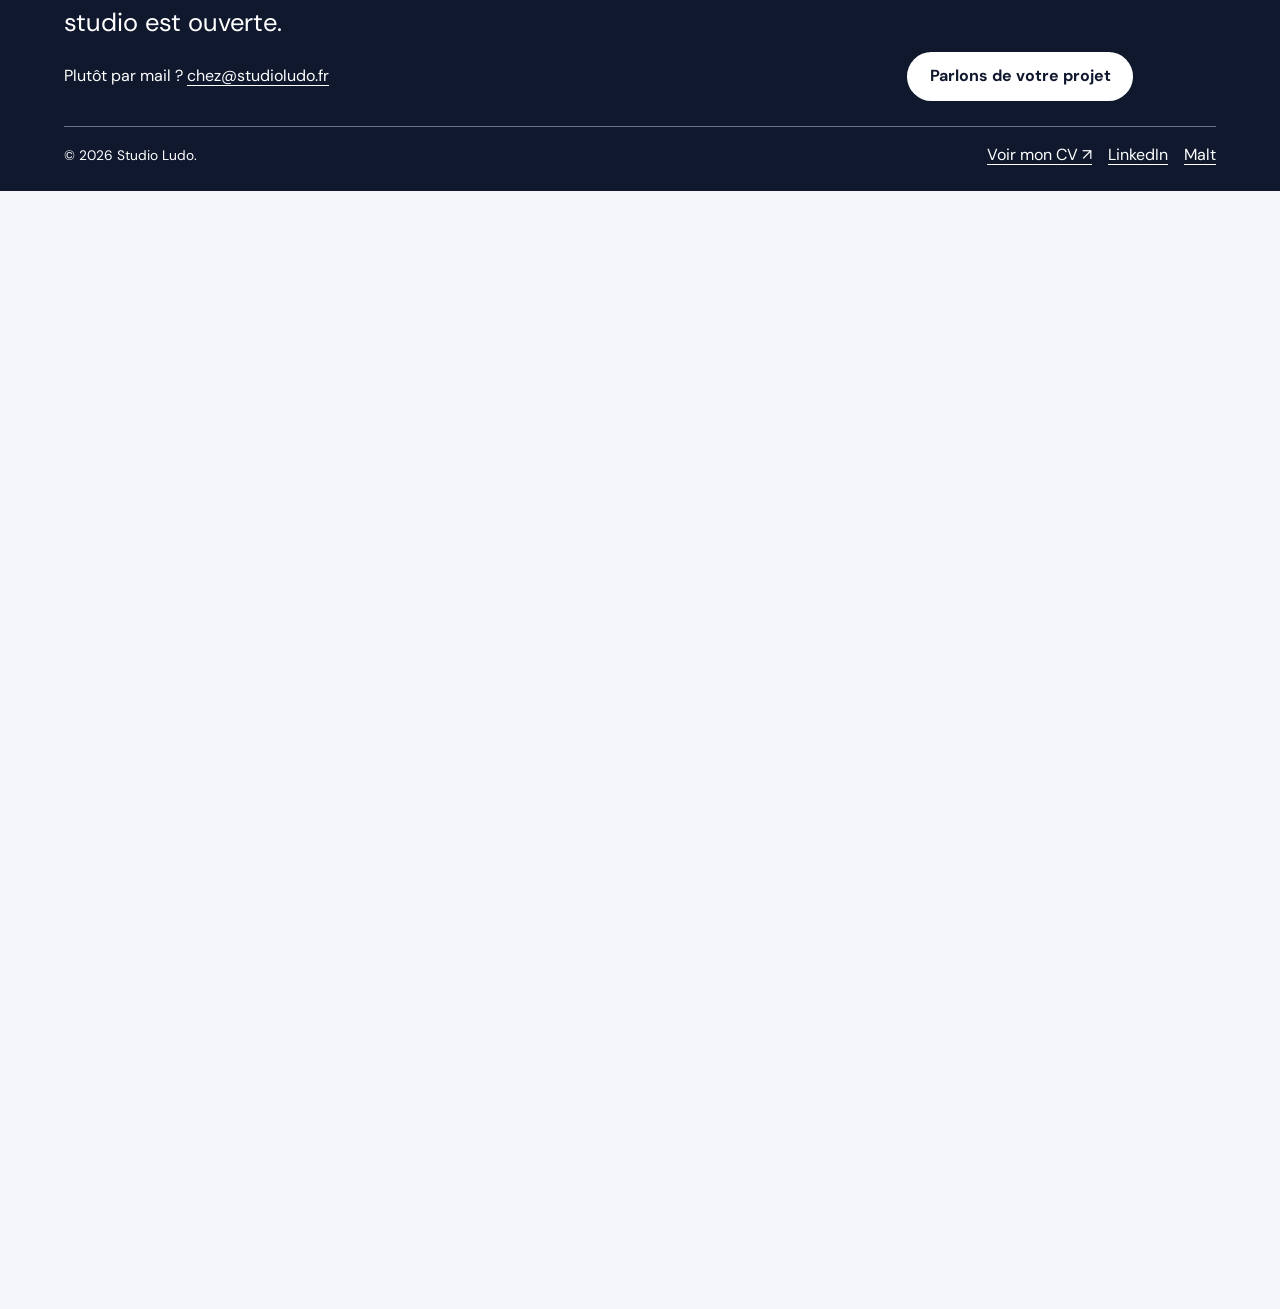
